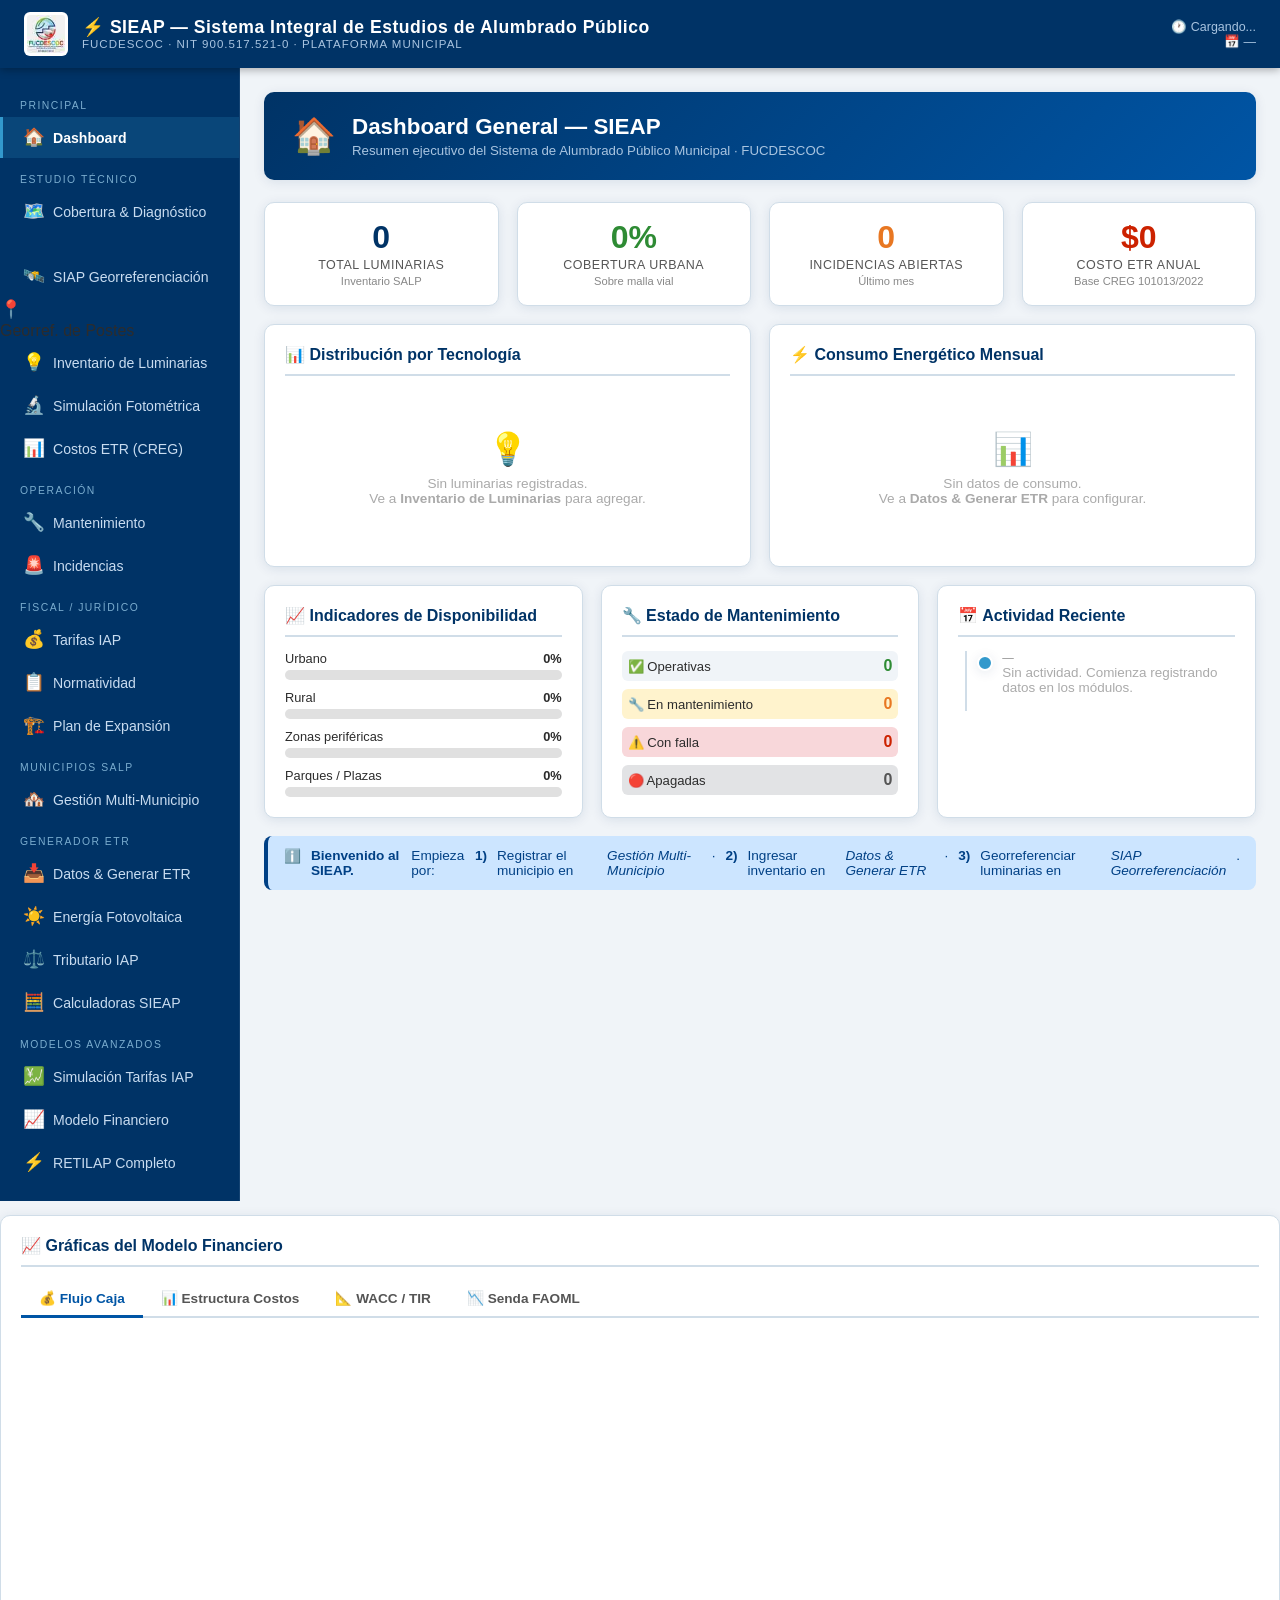
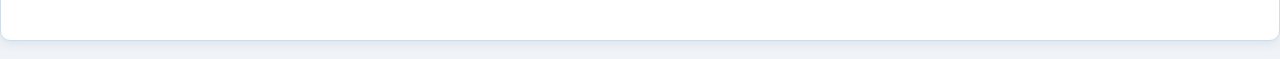
==== index.html @ f704c226 "FIX: Dashboard active por defecto, carga inmediata" ====
<!DOCTYPE html>
<html lang="es">
<head>
<meta charset="UTF-8">
<meta name="viewport" content="width=device-width, initial-scale=1.0">
<title>SIEAP — Sistema Integral de Estudios de Alumbrado Público | FUCDESCOC</title>
<link rel="stylesheet" href="sieap.css">
<style>
/* CSS crítico inline para carga instantánea */
body{margin:0;font-family:'Segoe UI',Arial,sans-serif;background:#F0F4F8}
.topbar{background:#003366;color:#fff;display:flex;align-items:center;justify-content:space-between;padding:0 24px;height:68px;position:sticky;top:0;z-index:1000;box-shadow:0 2px 8px rgba(0,0,0,.3)}
.layout{display:flex;min-height:calc(100vh - 68px)}
.sidebar{width:240px;min-width:240px;background:#003366;padding:18px 0;border-right:1px solid rgba(255,255,255,.08)}
.main{flex:1;padding:24px;overflow-x:hidden}
.page{display:none}
.page.active{display:block}
.sidebar-item{display:flex;align-items:center;gap:10px;padding:10px 20px;cursor:pointer;border-left:3px solid transparent;color:#C8DCF0;font-size:.88rem;text-decoration:none;transition:all .18s}
.sidebar-item:hover,.sidebar-item.active{background:rgba(255,255,255,.07);color:#fff;border-left-color:#3399CC}
.sidebar-item.active{font-weight:600;background:rgba(51,153,204,.18)}
.sidebar-section{font-size:.65rem;color:#7AADCF;text-transform:uppercase;letter-spacing:1.5px;padding:10px 20px 4px;margin-top:4px}
.topbar-logo{height:44px;border-radius:6px;background:white;padding:3px}
.topbar-title .app-name{font-size:1.1rem;font-weight:700;color:#fff}
.topbar-title .app-sub{font-size:.72rem;color:#A8C4E0;text-transform:uppercase;letter-spacing:1px}
.topbar-meta{font-size:.78rem;color:#A8C4E0;text-align:right}
.page-header{background:linear-gradient(135deg,#003366,#0055A5);color:white;border-radius:10px;padding:22px 28px;margin-bottom:22px;display:flex;align-items:center;gap:16px;box-shadow:0 2px 12px rgba(0,51,102,.1)}
.page-header-icon{font-size:2.2rem}
.page-header h1{font-size:1.4rem;font-weight:700}
.page-header p{font-size:.83rem;color:#A8C4E0;margin-top:3px}
.kpi{background:white;border-radius:10px;padding:18px;border:1px solid #D0DDE8;box-shadow:0 2px 12px rgba(0,51,102,.1);text-align:center}
.kpi-value{font-size:2rem;font-weight:800;line-height:1}
.kpi-label{font-size:.78rem;color:#555;margin-top:5px;text-transform:uppercase;letter-spacing:.5px}
.kpi-sub{font-size:.7rem;color:#888;margin-top:3px}
.kpi.azul .kpi-value{color:#003366}
.kpi.verde .kpi-value{color:#2E8B34}
.kpi.naranja .kpi-value{color:#E87722}
.kpi.rojo .kpi-value{color:#CC2200}
.grid-2{display:grid;grid-template-columns:1fr 1fr;gap:18px}
.grid-3{display:grid;grid-template-columns:1fr 1fr 1fr;gap:18px}
.grid-4{display:grid;grid-template-columns:repeat(4,1fr);gap:18px}
.card{background:white;border-radius:10px;padding:20px;box-shadow:0 2px 12px rgba(0,51,102,.1);margin-bottom:18px;border:1px solid #D0DDE8}
.alert{padding:12px 16px;border-radius:8px;font-size:.85rem;margin-bottom:12px;display:flex;align-items:flex-start;gap:10px}
.alert-info{background:#CCE5FF;border-left:4px solid #004085;color:#004085}
.alert-success{background:#D4EDDA;border-left:4px solid #1a7a2a;color:#1a7a2a}
.alert-warning{background:#FFF3CD;border-left:4px solid #856404;color:#856404}
.alert-danger{background:#F8D7DA;border-left:4px solid #721c24;color:#721c24}
#sieap-toast{position:fixed;bottom:20px;right:20px;z-index:99999;padding:12px 20px;border-radius:8px;font-size:.85rem;font-weight:600;box-shadow:0 4px 20px rgba(0,0,0,.3);display:none;max-width:360px}
</style>
</head>
<body>

<div class="topbar">
<div class="topbar-brand">
<img src="[data-uri]" class="topbar-logo" alt="FUCDESCOC">
<div class="topbar-title">
<div class="app-name">⚡ SIEAP — Sistema Integral de Estudios de Alumbrado Público</div>
<div class="app-sub">FUCDESCOC · NIT 900.517.521-0 · Plataforma Municipal</div>
</div>
</div>
<div class="topbar-meta">
<span id="clock-display">🕐 Cargando...</span>
<span id="date-display">📅 —</span>
</div>
</div>
<div class="layout">
<nav class="sidebar">
<div class="sidebar-section">Principal</div>
<a class="sidebar-item active" onclick="showPage('dashboard')" href="#" class="sidebar-item active" style="background:rgba(51,153,204,.18);color:#fff;border-left:3px solid #3399CC;font-weight:600;">
<span class="sidebar-icon">🏠</span> Dashboard
</a>
<div class="sidebar-section">Estudio Técnico</div>
<a class="sidebar-item" onclick="showPage('cobertura')" href="#">
<span class="sidebar-icon">🗺️</span> Cobertura & Diagnóstico
</a>
<a class="sidebar-item" onclick="showPage('georreferenciacion')" href="#">
<a class="sidebar-item" onclick="showPage('geo-pro')" href="#">
<span class="sidebar-icon">🛰️</span> SIAP Georreferenciación
</a>
<span class="sidebar-icon">📍</span> Georref. de Postes
</a>
<a class="sidebar-item" onclick="showPage('luminarias')" href="#">
<span class="sidebar-icon">💡</span> Inventario de Luminarias
</a>
<a class="sidebar-item" onclick="showPage('simulacion')" href="#">
<span class="sidebar-icon">🔬</span> Simulación Fotométrica
</a>
<a class="sidebar-item" onclick="showPage('costos')" href="#">
<span class="sidebar-icon">📊</span> Costos ETR (CREG)
</a>
<div class="sidebar-section">Operación</div>
<a class="sidebar-item" onclick="showPage('mantenimiento')" href="#">
<span class="sidebar-icon">🔧</span> Mantenimiento
</a>
<a class="sidebar-item" onclick="showPage('incidencias')" href="#">
<span class="sidebar-icon">🚨</span> Incidencias
</a>
<div class="sidebar-section">Fiscal / Jurídico</div>
<a class="sidebar-item" onclick="showPage('tarifas')" href="#">
<span class="sidebar-icon">💰</span> Tarifas IAP
</a>
<a class="sidebar-item" onclick="showPage('normatividad')" href="#">
<span class="sidebar-icon">📋</span> Normatividad
</a>
<a class="sidebar-item" onclick="showPage('expansiones')" href="#">
<span class="sidebar-icon">🏗️</span> Plan de Expansión
</a>
<div class="sidebar-section">Municipios SALP</div>
<a class="sidebar-item" onclick="showPage('municipios')" href="#">
<span class="sidebar-icon">🏘️</span> Gestión Multi-Municipio
</a>
<div class="sidebar-section">Generador ETR</div>
<a class="sidebar-item" onclick="showPage('datos-etr')" href="#">
<span class="sidebar-icon">📥</span> Datos &amp; Generar ETR
</a>
<a class="sidebar-item" onclick="showPage('fotovoltaico')" href="#">
<span class="sidebar-icon">☀️</span> Energía Fotovoltaica
</a>
<a class="sidebar-item" onclick="showPage('tributario')" href="#">
<span class="sidebar-icon">⚖️</span> Tributario IAP
</a>
<a class="sidebar-item" onclick="showPage('calculadoras')" href="#">
<span class="sidebar-icon">🧮</span> Calculadoras SIEAP
</a>
<div class="sidebar-section">Modelos Avanzados</div>
<a class="sidebar-item" onclick="showPage('sim-tarifas')" href="#">
<span class="sidebar-icon">💹</span> Simulación Tarifas IAP
</a>
<a class="sidebar-item" onclick="showPage('financiero')" href="#">
<span class="sidebar-icon">📈</span> Modelo Financiero
</a>
<a class="sidebar-item" onclick="showPage('retilap')" href="#">
<span class="sidebar-icon">⚡</span> RETILAP Completo
</a>
</nav>
<main class="main">
<div id="page-dashboard" class="page active">
<div class="page-header">
<span class="page-header-icon">🏠</span>
<div>
<h1>Dashboard General — SIEAP</h1>
<p>Resumen ejecutivo del Sistema de Alumbrado Público Municipal · FUCDESCOC</p>
</div>
</div>
<div class="grid-4" style="margin-bottom:18px;">
<div class="kpi azul"><div class="kpi-value" id="dash-total-lum">0</div><div class="kpi-label">Total Luminarias</div><div class="kpi-sub">Inventario SALP</div></div>
<div class="kpi verde"><div class="kpi-value" id="dash-cobertura">0%</div><div class="kpi-label">Cobertura Urbana</div><div class="kpi-sub">Sobre malla vial</div></div>
<div class="kpi naranja"><div class="kpi-value" id="dash-incidencias">0</div><div class="kpi-label">Incidencias Abiertas</div><div class="kpi-sub">Último mes</div></div>
<div class="kpi rojo"><div class="kpi-value" id="dash-costo-etr">$0</div><div class="kpi-label">Costo ETR Anual</div><div class="kpi-sub">Base CREG 101013/2022</div></div>
</div>
<div class="grid-2">
<div class="card">
<div class="card-title">📊 Distribución por Tecnología</div>
<div id="chart-tech" style="text-align:center;padding:40px;color:#aaa;font-size:0.85rem;">
<div style="font-size:2rem;margin-bottom:8px;">💡</div>
Sin luminarias registradas.<br>Ve a <strong>Inventario de Luminarias</strong> para agregar.
</div>
</div>
<div class="card">
<div class="card-title">⚡ Consumo Energético Mensual</div>
<div id="chart-energia" style="text-align:center;padding:40px;color:#aaa;font-size:0.85rem;">
<div style="font-size:2rem;margin-bottom:8px;">📊</div>
Sin datos de consumo.<br>Ve a <strong>Datos & Generar ETR</strong> para configurar.
</div>
</div>
</div>
<div class="grid-3">
<div class="card">
<div class="card-title">📈 Indicadores de Disponibilidad</div>
<div style="display:flex;flex-direction:column;gap:10px;">
<div>
<div style="display:flex;justify-content:space-between;font-size:0.8rem;margin-bottom:4px;"><span>Urbano</span><strong id="disp-urb">0%</strong></div>
<div class="progress-wrap"><div class="progress-bar verde" id="bar-urb" style="width:0%"></div></div>
</div>
<div>
<div style="display:flex;justify-content:space-between;font-size:0.8rem;margin-bottom:4px;"><span>Rural</span><strong id="disp-rur">0%</strong></div>
<div class="progress-wrap"><div class="progress-bar naranja" id="bar-rur" style="width:0%"></div></div>
</div>
<div>
<div style="display:flex;justify-content:space-between;font-size:0.8rem;margin-bottom:4px;"><span>Zonas periféricas</span><strong id="disp-per">0%</strong></div>
<div class="progress-wrap"><div class="progress-bar rojo" id="bar-per" style="width:0%"></div></div>
</div>
<div>
<div style="display:flex;justify-content:space-between;font-size:0.8rem;margin-bottom:4px;"><span>Parques / Plazas</span><strong id="disp-pq">0%</strong></div>
<div class="progress-wrap"><div class="progress-bar azul" id="bar-pq" style="width:0%"></div></div>
</div>
</div>
</div>
<div class="card">
<div class="card-title">🔧 Estado de Mantenimiento</div>
<div style="display:flex;flex-direction:column;gap:8px;">
<div style="display:flex;justify-content:space-between;align-items:center;padding:6px;background:#F0F4F8;border-radius:6px;">
<span style="font-size:0.82rem;">✅ Operativas</span><strong id="mant-op" style="color:var(--verde);">0</strong>
</div>
<div style="display:flex;justify-content:space-between;align-items:center;padding:6px;background:#FFF3CD;border-radius:6px;">
<span style="font-size:0.82rem;">🔧 En mantenimiento</span><strong id="mant-mant" style="color:var(--naranja);">0</strong>
</div>
<div style="display:flex;justify-content:space-between;align-items:center;padding:6px;background:#F8D7DA;border-radius:6px;">
<span style="font-size:0.82rem;">⚠️ Con falla</span><strong id="mant-falla" style="color:var(--rojo);">0</strong>
</div>
<div style="display:flex;justify-content:space-between;align-items:center;padding:6px;background:#E2E3E5;border-radius:6px;">
<span style="font-size:0.82rem;">🔴 Apagadas</span><strong style="color:#555;">0</strong>
</div>
</div>
</div>
<div class="card">
<div class="card-title">📅 Actividad Reciente</div>
<ul class="timeline" id="dash-timeline">
<li><div class="tl-date">—</div><div class="tl-text" style="color:#aaa;">Sin actividad. Comienza registrando datos en los módulos.</div></li>
</ul>
</div>
</div>
<div class="alert alert-info">
ℹ️ <strong>Bienvenido al SIEAP.</strong> Empieza por: <strong>1)</strong> Registrar el municipio en <em>Gestión Multi-Municipio</em> · <strong>2)</strong> Ingresar inventario en <em>Datos & Generar ETR</em> · <strong>3)</strong> Georreferenciar luminarias en <em>SIAP Georreferenciación</em>.
</div>
</div>
<div id="page-cobertura" class="page">
<div class="page-header">
<span class="page-header-icon">🗺️</span>
<div>
<h1>Módulo de Cobertura y Diagnóstico</h1>
<p>Estudio de cobertura vial · Estado actual SALP · Indicadores técnicos</p>
</div>
</div>
<div class="grid-4" style="margin-bottom:18px;">
<div class="kpi azul"><div class="kpi-value">0</div><div class="kpi-label">km Red Vial</div><div class="kpi-sub">Urbana + Rural</div></div>
<div class="kpi verde"><div class="kpi-value">0%</div><div class="kpi-label">Cobertura Iluminada</div><div class="kpi-sub">km con luminarias</div></div>
<div class="kpi naranja"><div class="kpi-value">0</div><div class="kpi-label">Sin cobertura</div><div class="kpi-sub">Déficit actual</div></div>
<div class="kpi azul"><div class="kpi-value">0</div><div class="kpi-label">Espaciado Prom.</div><div class="kpi-sub">Entre luminarias</div></div>
</div>
<div class="grid-2">
<div class="card">
<div class="card-title">📋 Diagnóstico por Zona</div>
<div class="table-wrap">
<table>
<thead>
<tr><th>Zona</th><th>Km Vial</th><th>Luminarias</th><th>Cobertura</th><th>Estado</th></tr>
</thead>
<tbody>
<tbody id="cobertura-tbody">
<tr><td colspan="5" style="text-align:center;padding:20px;color:#aaa;">Sin diagnóstico registrado. Complete el formulario de diagnóstico.</td></tr>
</tbody>
</table>
</div>
</div>
<div class="card">
<div class="card-title">🏗️ Espacios Públicos Cubiertos</div>
<div style="display:flex;flex-direction:column;gap:8px;">
<div style="display:flex;justify-content:space-between;align-items:center;padding:7px 10px;border-radius:7px;background:#F0F4F8;">
<span style="font-size:0.84rem;">🏛️ Parques y plazas</span>
<span><strong>24</strong> <span class="badge badge-verde">100%</span></span>
</div>
<div style="display:flex;justify-content:space-between;align-items:center;padding:7px 10px;border-radius:7px;background:#F0F4F8;">
<span style="font-size:0.84rem;">🚌 Terminales y paraderos</span>
<span><strong>8</strong> <span class="badge badge-verde">100%</span></span>
</div>
<div style="display:flex;justify-content:space-between;align-items:center;padding:7px 10px;border-radius:7px;background:#F0F4F8;">
<span style="font-size:0.84rem;">🏫 Centros educativos</span>
<span><strong>36</strong> <span class="badge badge-azul">87%</span></span>
</div>
<div style="display:flex;justify-content:space-between;align-items:center;padding:7px 10px;border-radius:7px;background:#FFF3CD;">
<span style="font-size:0.84rem;">🏥 Centros de salud</span>
<span><strong>12</strong> <span class="badge badge-amarillo">75%</span></span>
</div>
<div style="display:flex;justify-content:space-between;align-items:center;padding:7px 10px;border-radius:7px;background:#F8D7DA;">
<span style="font-size:0.84rem;">🛣️ Vías inter-veredales</span>
<span><strong>18</strong> <span class="badge badge-rojo">41%</span></span>
</div>
</div>
</div>
</div>
<div class="card">
<div class="card-title">📝 Registro de Diagnóstico</div>
<div class="form-row">
<div class="form-group">
<label>Zona / Barrio</label>
<input type="text" placeholder="Ej: Zona Norte - Barrio El Prado">
</div>
<div class="form-group">
<label>Tipo de vía</label>
<select><option>Vía vehicular principal</option><option>Vía vehicular secundaria</option><option>Vía peatonal</option><option>Ciclovía</option><option>Espacio público</option></select>
</div>
<div class="form-group">
<label>Clase de iluminación (RETILAP)</label>
<select><option>Clase M1 — Vía expresa</option><option>Clase M2 — Arterial</option><option>Clase M3 — Colectora</option><option>Clase M4 — Local</option><option>Clase P — Peatonal</option></select>
</div>
<div class="form-group">
<label>Longitud (m)</label>
<input type="number" placeholder="0.00">
</div>
</div>
<div class="form-row">
<div class="form-group">
<label>Luminarias existentes</label>
<input type="number" placeholder="0">
</div>
<div class="form-group">
<label>Luminarias requeridas</label>
<input type="number" placeholder="0">
</div>
<div class="form-group">
<label>Nivel luminancia actual (cd/m²)</label>
<input type="number" placeholder="0.00">
</div>
<div class="form-group">
<label>Estado general</label>
<select><option>Óptimo</option><option>Bueno</option><option>Aceptable</option><option>Deficiente</option><option>Sin iluminar</option></select>
</div>
</div>
<div class="btn-group">
<button class="btn btn-primary" onclick="coberturaGuardar()">💾 Guardar Diagnóstico</button>
<button class="btn btn-outline" onclick="coberturaExportar()">📄 Exportar Informe</button>
<button class="btn btn-success" onclick="coberturaGenerarETR()">📊 Generar ETR Cobertura</button>
</div>
</div>
</div>
<div id="page-georreferenciacion" class="page">
<div class="page-header">
<span class="page-header-icon">📍</span>
<div>
<h1>Georreferenciación de Postes y Redes</h1>
<p>Mapa satelital vinculado · Inventario georeferenciado · Especificaciones técnicas por luminaria</p>
</div>
</div>
<div class="card" style="padding:0;overflow:hidden;">
<div class="mapa-container" id="mapa-principal">
<div class="mapa-grid"></div>
<div class="mapa-street h" style="top:80px;"></div>
<div class="mapa-street h" style="top:160px;"></div>
<div class="mapa-street h" style="top:240px;"></div>
<div class="mapa-street h" style="top:320px;"></div>
<div class="mapa-street v" style="left:80px;"></div>
<div class="mapa-street v" style="left:200px;"></div>
<div class="mapa-street v" style="left:320px;"></div>
<div class="mapa-street v" style="left:500px;"></div>
<div class="mapa-street v" style="left:650px;"></div>
<div id="postes-container"></div>
<div class="mapa-legend">
<div class="legend-item"><div class="legend-dot" style="background:#2ECC71;"></div>Operativa</div>
<div class="legend-item"><div class="legend-dot" style="background:#E74C3C;"></div>Falla</div>
<div class="legend-item"><div class="legend-dot" style="background:#F39C12;"></div>Mantenimiento</div>
<div class="legend-item"><div class="legend-dot" style="background:#7F8C8D;"></div>Apagada</div>
</div>
<div class="mapa-toolbar">
<div class="mapa-btn" title="Acercar">＋</div>
<div class="mapa-btn" title="Alejar">－</div>
<div class="mapa-btn" title="Capas">🗂</div>
<div class="mapa-btn" title="Exportar">⬇</div>
</div>
<div class="mapa-info">
<strong>Municipio:</strong> Morroa, Sucre<br>
<strong>Postes:</strong> <span id="mapa-count">—</span> georref.<br>
<strong>Zoom:</strong> 1:5,000
</div>
<div class="mapa-coords" id="mapa-coords">Lat: 9.3414° N · Lon: -75.2917° W</div>
</div>
</div>
<div class="grid-2" style="margin-top:18px;">
<div class="card">
<div class="card-title">📍 Registrar / Actualizar Poste</div>
<div class="form-row">
<div class="form-group">
<label>Código de poste</label>
<input type="text" id="in-codigo" placeholder="Ej: P-1142">
</div>
<div class="form-group">
<label>Latitud</label>
<input type="number" id="in-lat" placeholder="9.3414" step="0.000001">
</div>
<div class="form-group">
<label>Longitud</label>
<input type="number" id="in-lon" placeholder="-75.2917" step="0.000001">
</div>
<div class="form-group">
<label>Tipo de luminaria</label>
<select id="in-tipo">
<option>LED 70W</option><option>LED 100W</option><option>LED 150W</option>
<option>Sodio AP 150W</option><option>Sodio AP 250W</option><option>Mercurio 125W</option>
</select>
</div>
<div class="form-group">
<label>Altura de montaje (m)</label>
<input type="number" id="in-altura" placeholder="8.0" step="0.5">
</div>
<div class="form-group">
<label>Estado</label>
<select id="in-estado">
<option value="operativo">Operativa</option>
<option value="falla">Con falla</option>
<option value="mantenimiento">En mantenimiento</option>
<option value="apagado">Apagada</option>
</select>
</div>
</div>
<div class="btn-group">
<button class="btn btn-primary" onclick="agregarPoste()">📍 Agregar al Mapa</button>
<button class="btn btn-outline" onclick="lumImportarCSV()">📥 Importar CSV</button>
<button class="btn btn-outline btn-sm" onclick="lumDescargarPlantilla()">📋 Plantilla CSV</button>
<button class="btn btn-success btn-sm" onclick="lumExportarInventario()">📤 Exportar todo</button>
</div>
</div>
<div class="card">
<div class="card-title">📋 Inventario Georreferenciado</div>
<div class="table-wrap" style="max-height:260px;overflow-y:auto;">
<table>
<thead>
<tr><th>Código</th><th>Tipo</th><th>Alt.</th><th>Estado</th><th>⚙️</th></tr>
</thead>
<tbody id="tabla-postes"><tr><td colspan="5" style="text-align:center;padding:12px;color:#aaa;">Sin postes registrados</td></tr></tbody>
</table>
</div>
</div>
</div>
</div>
<div id="page-luminarias" class="page">
<div class="page-header">
<span class="page-header-icon">💡</span>
<div>
<h1>Inventario de Luminarias</h1>
<p>Gestión del inventario SALP · Especificaciones técnicas · Ciclo de vida</p>
</div>
</div>
<div class="grid-4" style="margin-bottom:18px;">
<div class="kpi azul"><div class="kpi-value">0</div><div class="kpi-label">Luminarias LED</div><div class="kpi-sub">73.9% del total</div></div>
<div class="kpi naranja"><div class="kpi-value">0</div><div class="kpi-label">Sodio AP</div><div class="kpi-sub">21.1% del total</div></div>
<div class="kpi rojo"><div class="kpi-value">0</div><div class="kpi-label">Mercurio</div><div class="kpi-sub">A reemplazar</div></div>
<div class="kpi verde"><div class="kpi-value">0</div><div class="kpi-label">kW Potencia Total</div><div class="kpi-sub">Sin mercurio: 362.1 kW</div></div>
</div>
<div class="card">
<div class="tabs">
<button class="tab-btn active" onclick="showTab(this,'tab-inventario')">📦 Inventario</button>
<button class="tab-btn" onclick="showTab(this,'tab-registro')">➕ Registrar</button>
<button class="tab-btn" onclick="showTab(this,'tab-especificaciones')">📐 Especificaciones</button>
</div>
<div id="tab-inventario" class="tab-panel active">
<div style="display:flex;gap:10px;margin-bottom:14px;flex-wrap:wrap;">
<input type="text" placeholder="🔍 Buscar luminaria..." style="flex:1;min-width:200px;padding:8px 12px;border:1.5px solid var(--borde);border-radius:7px;font-size:0.85rem;">
<select style="padding:8px 12px;border:1.5px solid var(--borde);border-radius:7px;font-size:0.85rem;">
<option>Todas las tecnologías</option><option>LED</option><option>Sodio AP</option><option>Mercurio</option>
</select>
<select style="padding:8px 12px;border:1.5px solid var(--borde);border-radius:7px;font-size:0.85rem;">
<option>Todas las zonas</option><option>Centro</option><option>Norte</option><option>Sur</option><option>Oriente</option><option>Rural</option>
</select>
</div>
<div class="table-wrap">
<table>
<thead>
<tr><th>Código</th><th>Tecnología</th><th>Potencia</th><th>Flujo (lm)</th><th>Eficacia</th><th>Zona</th><th>Año Inst.</th><th>Vida Útil</th><th>Estado</th><th>Acción</th></tr>
</thead>
<tbody id="lum-tabla-body">
<tr><td colspan="10" style="text-align:center;padding:30px;color:#aaa;">
<div style="font-size:1.5rem;margin-bottom:8px;">💡</div>
Sin luminarias registradas. Use la pestaña "➕ Registrar" para agregar.
</td></tr>
</tbody>
</table>
</div>
</div>
<div id="tab-registro" class="tab-panel">
<div class="form-row">
<div class="form-group"><label>Código luminaria</label><input type="text" placeholder="LUM-XXXX"></div>
<div class="form-group"><label>Tecnología</label><select><option>LED</option><option>Sodio Alta Presión</option><option>Mercurio</option><option>Inducción</option></select></div>
<div class="form-group"><label>Potencia nominal (W)</label><input type="number" placeholder="100"></div>
<div class="form-group"><label>Flujo luminoso (lm)</label><input type="number" placeholder="14500"></div>
<div class="form-group"><label>Eficacia luminosa (lm/W)</label><input type="number" placeholder="145" readonly></div>
<div class="form-group"><label>Temperatura de color (K)</label><input type="number" placeholder="4000"></div>
<div class="form-group"><label>IRC</label><input type="number" placeholder="70"></div>
<div class="form-group"><label>IP (Hermeticidad)</label><select><option>IP65</option><option>IP66</option><option>IP67</option></select></div>
<div class="form-group"><label>Año de instalación</label><input type="number" placeholder="2024"></div>
<div class="form-group"><label>Vida útil (años)</label><input type="number" placeholder="25"></div>
<div class="form-group"><label>Zona</label><select><option>Centro</option><option>Norte</option><option>Sur</option><option>Oriente</option><option>Rural</option></select></div>
<div class="form-group"><label>Valor activo (COP)</label><input type="number" placeholder="850000"></div>
</div>
<div class="btn-group">
<button class="btn btn-primary" onclick="lumRegistrar()">💾 Registrar Luminaria</button>
<button class="btn btn-outline" onclick="lumLimpiar()">🗑️ Limpiar</button>
</div>
</div>
<div id="tab-especificaciones" class="tab-panel">
<div class="alert alert-info">ℹ️ Especificaciones técnicas mínimas según RETILAP Sección 560 y Norma NTC 5289.</div>
<div class="table-wrap">
<table>
<thead><tr><th>Clase vía</th><th>Lum. promedio (lux)</th><th>Unif. Global (Uo)</th><th>Unif. Long. (Ul)</th><th>Deslumbramiento (TI%)</th></tr></thead>
<tbody>
<tr><td>M1 — Expresa (>80km/h)</td><td>≥2.0 cd/m²</td><td>≥0.40</td><td>≥0.70</td><td>≤10%</td></tr>
<tr><td>M2 — Arterial (50-80km/h)</td><td>≥1.5 cd/m²</td><td>≥0.40</td><td>≥0.70</td><td>≤10%</td></tr>
<tr><td>M3 — Colectora (30-50km/h)</td><td>≥1.0 cd/m²</td><td>≥0.40</td><td>≥0.60</td><td>≤15%</td></tr>
<tr><td>M4 — Local (<30km/h)</td><td>≥0.5 cd/m²</td><td>≥0.40</td><td>—</td><td>≤15%</td></tr>
<tr><td>P — Peatonal</td><td>≥10 lux</td><td>≥0.25</td><td>—</td><td>—</td></tr>
</tbody>
</table>
</div>
</div>
</div>
</div>
<div id="page-simulacion" class="page">
<div class="page-header">
<span class="page-header-icon">🔬</span>
<div>
<h1>Simulación Fotométrica y Normativa</h1>
<p>Cálculo de niveles de iluminación · Verificación RETILAP · Diseño fotométrico</p>
</div>
</div>
<div class="grid-2">
<div class="card">
<div class="card-title">⚙️ Parámetros de Diseño</div>
<div class="form-row">
<div class="form-group"><label>Tipo de vía</label><select id="sim-via" onchange="calcularSimulacion()"><option value="M1">M1 — Expresa</option><option value="M2">M2 — Arterial</option><option value="M3" selected>M3 — Colectora</option><option value="M4">M4 — Local</option><option value="P">P — Peatonal</option></select></div>
<div class="form-group"><label>Ancho de vía (m)</label><input type="number" id="sim-ancho" value="" min="3" max="30" oninput="calcularSimulacion()"></div>
<div class="form-group"><label>Potencia luminaria (W)</label><select id="sim-potencia" onchange="calcularSimulacion()"><option value="">LED 70W</option><option value="" selected>LED 100W</option><option value="150">LED 150W</option><option value="">Sodio 250W</option></select></div>
<div class="form-group"><label>Flujo luminoso (lm)</label><input type="number" id="sim-flujo" value="" oninput="calcularSimulacion()"></div>
<div class="form-group"><label>Altura de montaje (m)</label><input type="number" id="sim-altura" value="" min="5" max="16" oninput="calcularSimulacion()"></div>
<div class="form-group"><label>Espaciado (m)</label><input type="number" id="sim-espaciado" value="" min="10" max="60" oninput="calcularSimulacion()"></div>
<div class="form-group"><label>Factor de mantenimiento</label><input type="number" id="sim-fm" value="" min="0.5" max="1.0" step="0.01" oninput="calcularSimulacion()"></div>
<div class="form-group"><label>Factor de utilización</label><input type="number" id="sim-fu" value="" min="0.3" max="1.0" step="0.01" oninput="calcularSimulacion()"></div>
</div>
</div>
<div class="card">
<div class="card-title">📊 Resultados de la Simulación</div>
<div id="sim-resultados">
<div style="display:grid;grid-template-columns:1fr 1fr;gap:12px;margin-bottom:14px;">
<div class="kpi azul"><div class="kpi-value" id="res-iluminancia">—</div><div class="kpi-label">Iluminancia Media (lux)</div></div>
<div class="kpi" id="kpi-cumple"><div class="kpi-value" id="res-cumple">—</div><div class="kpi-label">Cumplimiento RETILAP</div></div>
</div>
<div style="display:grid;grid-template-columns:1fr 1fr;gap:12px;margin-bottom:14px;">
<div class="kpi"><div class="kpi-value" id="res-uniformidad" style="font-size:1.5rem;color:var(--azul-oscuro);">—</div><div class="kpi-label">Uniformidad Global (Uo)</div></div>
<div class="kpi"><div class="kpi-value" id="res-consumo" style="font-size:1.5rem;color:var(--azul-oscuro);">—</div><div class="kpi-label">Consumo (W/m²)</div></div>
</div>
<div id="alert-sim"></div>
<div style="margin-top:10px;">
<div style="font-size:0.78rem;font-weight:700;color:var(--azul-oscuro);margin-bottom:6px;">Nivel de iluminancia calculado:</div>
<div class="progress-wrap" style="height:16px;border-radius:8px;">
<div class="progress-bar azul" id="bar-iluminancia" style="width:0%;height:100%;border-radius:8px;"></div>
</div>
<div style="display:flex;justify-content:space-between;font-size:0.68rem;color:#888;margin-top:3px;">
<span>0 lux</span><span id="sim-req">— lux req.</span><span>200 lux</span>
</div>
</div>
</div>
</div>
</div>
<div class="card">
<div class="card-title">🔆 Diagrama de Isoiluminancias (Representación)</div>
<canvas id="canvas-iso" width="700" height="200" style="width:100%;border-radius:8px;background:#1a1a2e;"></canvas>
<div style="font-size:0.75rem;color:#888;margin-top:6px;text-align:center;">
Representación simplificada de la distribución luminosa en el eje de la vía. Basado en RETILAP Cap. 510.
</div>
</div>
</div>
<div id="page-costos" class="page">
<div class="page-header">
<span class="page-header-icon">📊</span>
<div>
<h1>Costos ETR — Metodología CREG 101013/2022</h1>
<p>Cálculo desagregado de costos de prestación del SALP · Fórmula CTMAX</p>
</div>
</div>
<div class="alert alert-warning">
⚠️ <strong>Art. 351 Ley 1819/2016 + Res. CREG 101013/2022:</strong> Los municipios deben elaborar estudio técnico de referencia determinando costos máximos desagregados para remunerar prestadores del SALP.
</div>
<div class="card">
<div class="card-title">🔢 Fórmula CTMAX — Costos Máximos del SALP</div>
<div style="background:linear-gradient(135deg,var(--azul-oscuro),var(--azul-medio));border-radius:10px;padding:18px;color:white;font-family:monospace;font-size:0.9rem;margin-bottom:16px;">
<div style="font-size:0.8rem;color:#A8C4E0;margin-bottom:8px;">Resolución CREG 101013 de 2022 — Art. 5</div>
<strong>CTMAX = CSEE + CINV + CAOM + COTROS</strong><br><br>
<span style="font-size:0.78rem;color:#A8C4E0;">
CSEE = Costo suministro energía eléctrica<br>
CINV = Costo máximo actividad de inversión<br>
CAOM = Costo máximo administración, operación y mantenimiento<br>
COTROS = Interventoría + Ambiental + Gestión activos + Pólizas + Facturación + Uso activos terceros
</span>
</div>
<div class="tabs">
<button class="tab-btn active" onclick="showTab(this,'tab-csee')">⚡ CSEE</button>
<button class="tab-btn" onclick="showTab(this,'tab-cinv')">🏗️ CINV</button>
<button class="tab-btn" onclick="showTab(this,'tab-caom')">🔧 CAOM</button>
<button class="tab-btn" onclick="showTab(this,'tab-cotros')">📋 COTROS</button>
<button class="tab-btn" onclick="showTab(this,'tab-total')">💰 TOTAL</button>
</div>
<div id="tab-csee" class="tab-panel active">
<div class="form-row">
<div class="form-group"><label>Potencia instalada total (kW)</label><input type="number" id="csee-potencia" value="" oninput="calcularCostos()"></div>
<div class="form-group"><label>Horas de operación diaria</label><input type="number" id="csee-horas" value="" oninput="calcularCostos()"></div>
<div class="form-group"><label>Tarifa energía ($/kWh)</label><input type="number" id="csee-tarifa" value="" oninput="calcularCostos()"></div>
<div class="form-group"><label>Cargos por uso red ($/kWh)</label><input type="number" id="csee-cargos" value="0" oninput="calcularCostos()"></div>
</div>
<div class="tarifa-result" id="res-csee">
<div class="concepto">Costo Suministro Energía Eléctrica (CSEE) Anual</div>
<div class="monto" id="monto-csee">$0</div>
</div>
</div>
<div id="tab-cinv" class="tab-panel">
<div class="form-row">
<div class="form-group"><label>Valor activos inventario (COP)</label><input type="number" id="cinv-valor" value="" oninput="calcularCostos()"></div>
<div class="form-group"><label>Vida útil promedio (años)</label><input type="number" id="cinv-vidautil" value="" oninput="calcularCostos()"></div>
<div class="form-group"><label>Tasa de descuento WACC (%)</label><input type="number" id="cinv-wacc" value="" oninput="calcularCostos()"></div>
<div class="form-group"><label>Expansión anual estimada (COP)</label><input type="number" id="cinv-expansion" value="" oninput="calcularCostos()"></div>
</div>
<div class="tarifa-result">
<div class="concepto">Costo Máximo Inversión SALP (CINV) Anual</div>
<div class="monto" id="monto-cinv">$0</div>
</div>
</div>
<div id="tab-caom" class="tab-panel">
<div class="form-row">
<div class="form-group"><label>Personal operativo (COP/año)</label><input type="number" id="caom-personal" value="" oninput="calcularCostos()"></div>
<div class="form-group"><label>Materiales y repuestos (COP/año)</label><input type="number" id="caom-materiales" value="" oninput="calcularCostos()"></div>
<div class="form-group"><label>Equipos y maquinaria (COP/año)</label><input type="number" id="caom-equipos" value="" oninput="calcularCostos()"></div>
<div class="form-group"><label>Administración (% CAOM)</label><input type="number" id="caom-admin-pct" value="" oninput="calcularCostos()"></div>
</div>
<div class="tarifa-result">
<div class="concepto">Costo Máximo AOM (CAOM) Anual</div>
<div class="monto" id="monto-caom">$0</div>
</div>
</div>
<div id="tab-cotros" class="tab-panel">
<div class="form-row">
<div class="form-group"><label>Interventoría (COP/año)</label><input type="number" id="cot-int" value="" oninput="calcularCostos()"></div>
<div class="form-group"><label>Gestión ambiental (COP/año)</label><input type="number" id="cot-amb" value="" oninput="calcularCostos()"></div>
<div class="form-group"><label>Sistema gestión activos (COP/año)</label><input type="number" id="cot-sga" value="" oninput="calcularCostos()"></div>
<div class="form-group"><label>Pólizas e impuestos (COP/año)</label><input type="number" id="cot-pol" value="" oninput="calcularCostos()"></div>
<div class="form-group"><label>Facturación y recaudo (COP/año)</label><input type="number" id="cot-fac" value="" oninput="calcularCostos()"></div>
<div class="form-group"><label>Uso activos de terceros (COP/año)</label><input type="number" id="cot-ter" value="" oninput="calcularCostos()"></div>
</div>
<div class="tarifa-result">
<div class="concepto">Otros Costos (COTROS) Anual</div>
<div class="monto" id="monto-cotros">$0</div>
</div>
</div>
<div id="tab-total" class="tab-panel">
<div class="grid-2">
<div>
<div style="display:flex;flex-direction:column;gap:10px;">
<div style="display:flex;justify-content:space-between;padding:10px;background:#F0F4F8;border-radius:8px;">
<span>⚡ CSEE</span><strong id="total-csee-show">—</strong>
</div>
<div style="display:flex;justify-content:space-between;padding:10px;background:#F0F4F8;border-radius:8px;">
<span>🏗️ CINV</span><strong id="total-cinv-show">—</strong>
</div>
<div style="display:flex;justify-content:space-between;padding:10px;background:#F0F4F8;border-radius:8px;">
<span>🔧 CAOM</span><strong id="total-caom-show">—</strong>
</div>
<div style="display:flex;justify-content:space-between;padding:10px;background:#F0F4F8;border-radius:8px;">
<span>📋 COTROS</span><strong id="total-cotros-show">—</strong>
</div>
</div>
</div>
<div>
<div class="tarifa-result" style="height:100%;display:flex;flex-direction:column;justify-content:center;">
<div class="concepto">CTMAX — Costo Total Máximo Anual SALP</div>
<div class="monto" id="monto-ctmax">$0</div>
<div class="concepto" style="margin-top:8px;">Referencia: Acuerdo Municipal vigente</div>
</div>
</div>
</div>
</div>
</div>
</div>
<div id="page-mantenimiento" class="page">
<div class="page-header">
<span class="page-header-icon">🔧</span>
<div>
<h1>Mantenimiento de Alumbrado Público</h1>
<p>Gestión preventiva y correctiva · Control de inventario · RETILAP Sección 580</p>
</div>
</div>
<div class="grid-4" style="margin-bottom:18px;">
<div class="kpi verde"><div class="kpi-value">0</div><div class="kpi-label">Rutinas Prev. / Mes</div></div>
<div class="kpi naranja"><div class="kpi-value">0</div><div class="kpi-label">En Mantenimiento</div></div>
<div class="kpi azul"><div class="kpi-value">0%</div><div class="kpi-label">MTTR < 48h</div><div class="kpi-sub">Tiempo medio reparación</div></div>
<div class="kpi rojo"><div class="kpi-value">$0</div><div class="kpi-label">Costo Mant. Mes</div></div>
</div>
<div class="grid-2">
<div class="card">
<div class="card-title">📅 Programar Mantenimiento</div>
<div class="form-row">
<div class="form-group"><label>Tipo</label><select><option>Preventivo</option><option>Correctivo</option><option>Predictivo</option></select></div>
<div class="form-group"><label>Zona / Sector</label><input type="text" placeholder="Ej: Zona Norte, Calle 12"></div>
<div class="form-group"><label>Fecha programada</label><input type="date"></div>
<div class="form-group"><label>Técnico asignado</label><input type="text" placeholder="Nombre del técnico"></div>
<div class="form-group"><label>Luminarias a intervenir</label><input type="number" placeholder="0"></div>
<div class="form-group"><label>Actividad principal</label>
<select>
<option>Limpieza óptica luminaria</option>
<option>Cambio de bombilla/LED</option>
<option>Revisión cableado</option>
<option>Revisión brazo y soporte</option>
<option>Cambio arrancador/balasto</option>
<option>Poda de árboles (redes aéreas)</option>
<option>Revisión transformador</option>
</select>
</div>
</div>
<div class="btn-group">
<button class="btn btn-primary" onclick="mantProgramar()">📅 Programar</button>
<button class="btn btn-success" onclick="mantEjecutado()">✅ Marcar como ejecutado</button>
</div>
</div>
<div class="card">
<div class="card-title">📋 Órdenes de Trabajo Recientes</div>
<div class="table-wrap">
<table>
<thead><tr><th>OT #</th><th>Tipo</th><th>Zona</th><th>Fecha</th><th>Estado</th></tr></thead>
<tbody id="ot-tabla-body">
<tr><td colspan="5" style="text-align:center;padding:20px;color:#aaa;">Sin órdenes de trabajo. Use el formulario para programar.</td></tr>
</tbody>
</table>
</div>
</div>
</div>
<div class="card">
<div class="card-title">📦 Inventario de Materiales y Repuestos</div>
<div class="table-wrap">
<table>
<thead><tr><th>Código</th><th>Descripción</th><th>Unidad</th><th>Stock</th><th>Mínimo</th><th>Estado</th></tr></thead>
<tbody id="mat-tabla-body">
<tr><td colspan="6" style="text-align:center;padding:20px;color:#aaa;">Sin materiales registrados. Use "➕ Registrar entrada" para agregar.</td></tr>
</tbody>
</table>
</div>
<div class="btn-group" style="margin-top:10px;">
<button class="btn btn-primary" onclick="invRegistrarEntrada()">➕ Registrar entrada</button>
<button class="btn btn-warning" onclick="invSolicitarCompra()">📋 Solicitar compra</button>
<button class="btn btn-outline" onclick="invExportarInventario()">📄 Exportar inventario</button>
</div>
</div>
</div>
<div id="page-incidencias" class="page">
<div class="page-header">
<span class="page-header-icon">🚨</span>
<div>
<h1>Gestión de Incidencias</h1>
<p>Reportes ciudadanos · Fallas activas · Control y seguimiento</p>
</div>
</div>
<div class="grid-2">
<div class="card">
<div class="card-title">📝 Reportar Nueva Incidencia</div>
<div class="form-row">
<div class="form-group"><label>Código de poste</label><input type="text" id="inc-poste" placeholder="P-XXXX"></div>
<div class="form-group"><label>Tipo de falla</label>
<select id="inc-tipo">
<option>Luminaria apagada</option><option>Luminaria encendida de día</option>
<option>Parpadeo</option><option>Brazo dañado</option><option>Cable expuesto</option>
<option>Poste caído/inclinado</option><option>Vandalismo</option><option>Otro</option>
</select>
</div>
<div class="form-group"><label>Dirección / Referencia</label><input type="text" id="inc-dir" placeholder="Calle 12 # 4-20, Barrio Centro"></div>
<div class="form-group"><label>Prioridad</label>
<select id="inc-prior">
<option value="alta">🔴 Alta — Riesgo seguridad</option>
<option value="media">🟡 Media — Sin riesgo inmediato</option>
<option value="baja">🟢 Baja — Estética</option>
</select>
</div>
</div>
<div class="form-group" style="margin-bottom:10px;"><label>Observaciones</label><textarea rows="3" placeholder="Descripción detallada de la incidencia..."></textarea></div>
<div class="btn-group">
<button class="btn btn-danger" onclick="registrarIncidencia()">🚨 Registrar Incidencia</button>
</div>
</div>
<div class="card">
<div class="card-title">📊 Estado de Incidencias</div>
<div style="display:flex;flex-direction:column;gap:8px;">
<div style="display:flex;justify-content:space-between;align-items:center;padding:8px 12px;background:#F8D7DA;border-radius:7px;">
<span>🔴 Alta prioridad</span><strong style="color:var(--rojo);">18</strong>
</div>
<div style="display:flex;justify-content:space-between;align-items:center;padding:8px 12px;background:#FFF3CD;border-radius:7px;">
<span>🟡 Media prioridad</span><strong style="color:var(--naranja);">54</strong>
</div>
<div style="display:flex;justify-content:space-between;align-items:center;padding:8px 12px;background:#D4EDDA;border-radius:7px;">
<span>🟢 Baja prioridad</span><strong style="color:var(--verde);">55</strong>
</div>
<div style="display:flex;justify-content:space-between;align-items:center;padding:8px 12px;background:#CCE5FF;border-radius:7px;">
<span>🔵 En atención</span><strong style="color:var(--azul-medio);">32</strong>
</div>
<div style="display:flex;justify-content:space-between;align-items:center;padding:8px 12px;background:#E2E3E5;border-radius:7px;">
<span>✅ Cerradas (mes)</span><strong>0</strong>
</div>
</div>
</div>
</div>
<div class="card">
<div class="card-title">📋 Incidencias Activas</div>
<div id="lista-incidencias">
<div style="text-align:center;padding:30px;color:#aaa;">
<div style="font-size:1.5rem;margin-bottom:8px;">🚨</div>
Sin incidencias activas. Use el formulario para reportar.
</div>
</div>
</div>
</div>
</div>
<div id="page-tarifas" class="page">
<div class="page-header">
<span class="page-header-icon">💰</span>
<div>
<h1>Módulo de Tarifas — Impuesto de Alumbrado Público</h1>
<p>Escala tarifaria · Calculadora IAP · Importar/Exportar · Art. 351 Ley 1819/2016 + CE Sent. 22161/2019</p>
</div>
</div>
<div class="alert alert-info">ℹ️ <strong>Ley 1819/2016 Art.351 + CE Sent. 22161/2019:</strong> El recaudo IAP no puede exceder el CTMAX del ETR. Las tarifas deben estar definidas en el Acuerdo Municipal conforme a metodología CREG 101013/2022.</div>
<div style="background:#1a2d4a;border-radius:10px;padding:12px 16px;margin-bottom:16px;display:flex;align-items:center;gap:10px;flex-wrap:wrap;">
<button class="btn btn-primary btn-sm" onclick="tarifaImportarCSV()">📥 Importar escala tarifaria CSV</button>
<button class="btn btn-outline btn-sm" onclick="tarifaDescargarPlantilla()" style="color:white;border-color:#2ECC71;">📋 Descargar plantilla</button>
<button class="btn btn-success btn-sm" onclick="tarifaExportar()">📤 Exportar tarifas</button>
<button class="btn btn-warning btn-sm" onclick="tarifaGenerarAcuerdo()">📄 Generar Acuerdo Word</button>
<div style="flex:1;"></div>
<button class="btn btn-outline btn-sm" onclick="tarifaLimpiar()" style="color:white;border-color:#E74C3C;">🗑️ Limpiar escala</button>
</div>
<div class="grid-2">
<div class="card">
<div class="card-title">⚙️ Calculadora de Tarifa IAP Individual</div>
<div class="form-row">
<div class="form-group"><label>Estrato / Sector</label>
<select id="tar-estrato" onchange="calcularTarifa()">
<option value="1">Estrato 1</option><option value="2">Estrato 2</option>
<option value="3" selected>Estrato 3</option><option value="4">Estrato 4</option>
<option value="5">Estrato 5</option><option value="6">Estrato 6</option>
<option value="com">Comercial</option><option value="ind">Industrial</option>
<option value="of">Oficial (exento)</option>
</select>
</div>
<div class="form-group"><label>Consumo energía (kWh/mes)</label>
<input type="number" id="tar-consumo" placeholder="Ej: 180" oninput="calcularTarifa()">
</div>
<div class="form-group"><label>Tarifa energía ($/kWh)</label>
<input type="number" id="tar-tarifa-energia" placeholder="Ej: 890" oninput="calcularTarifa()">
</div>
<div class="form-group"><label>Método de cobro</label>
<select id="tar-metodo" onchange="calcularTarifa()">
<option value="consumo">% sobre factura energía</option>
<option value="kwh">$ por kWh consumido</option>
<option value="fijo">Valor fijo mensual</option>
</select>
</div>
<div class="form-group"><label>Tarifa (% o $/kWh)</label>
<input type="number" id="tar-pct" placeholder="Ej: 5.5" step="0.1" oninput="calcularTarifa()">
</div>
</div>
<div class="tarifa-result" id="res-tarifa">
<div class="concepto">IAP mensual a liquidar</div>
<div class="monto" id="monto-iap">$0</div>
<div class="concepto" style="margin-top:6px;" id="concepto-tarifa">Ingresa los datos para calcular</div>
</div>
<div class="btn-group" style="margin-top:10px;">
<button class="btn btn-success btn-sm" onclick="tarifaGenerarLiquidacion()">📄 Generar liquidación</button>
<button class="btn btn-outline btn-sm" onclick="tarifaAgregarEscala()">➕ Agregar a escala</button>
</div>
</div>
<div class="card">
<div class="card-title">📋 Escala Tarifaria del Municipio (Acuerdo Municipal)</div>
<div class="table-wrap">
<table id="tarifa-table">
<thead><tr><th>Estrato/Sector</th><th>Método</th><th>Tarifa</th><th>Tope mensual</th><th>Vigencia</th><th>⚙️</th></tr></thead>
<tbody id="tarifa-tabla">
<tr id="tarifa-empty-row"><td colspan="6" style="text-align:center;padding:20px;color:#aaa;">
<div style="font-size:1.5rem;margin-bottom:6px;">💰</div>
Sin tarifas registradas.<br>Use <strong>📥 Importar CSV</strong> o la calculadora para agregar tarifas.
</td></tr>
</tbody>
</table>
</div>
<div class="btn-group" style="margin-top:8px;">
<button class="btn btn-primary btn-sm" onclick="tarifaAgregarManual()">➕ Agregar manualmente</button>
<button class="btn btn-outline btn-sm" onclick="tarifaCargarEjemplo()">📊 Cargar ejemplo</button>
</div>
</div>
</div>
<div class="card">
<div class="card-title">📊 Proyección de Recaudo IAP</div>
<div class="grid-3" style="margin-bottom:14px;">
<div class="kpi azul"><div class="kpi-value" id="tar-total-contrib">0</div><div class="kpi-label">Contribuyentes</div><div class="kpi-sub">Total facturados</div></div>
<div class="kpi verde"><div class="kpi-value" id="tar-recaudo-mes">$0</div><div class="kpi-label">Recaudo mensual</div><div class="kpi-sub">Proyección</div></div>
<div class="kpi naranja"><div class="kpi-value" id="tar-recaudo-anual">$0</div><div class="kpi-label">Recaudo anual</div><div class="kpi-sub">Proyección</div></div>
</div>
<div id="tar-art351-result"></div>
<div class="form-row" style="margin-top:12px;">
<div class="form-group"><label>CTMAX mensual (del ETR) para verificar Art.351</label>
<input type="number" id="tar-ctmax-ref" placeholder="Ingresa el CTMAX del ETR" oninput="calcProyeccionRecaudo()">
</div>
<div class="form-group"><label>N° contribuyentes totales municipio</label>
<input type="number" id="tar-n-contrib" placeholder="Ej: 5000" oninput="calcProyeccionRecaudo()">
</div>
</div>
</div>
<div id="modal-tarifa" style="display:none;position:fixed;inset:0;background:rgba(0,0,0,0.5);z-index:9000;align-items:center;justify-content:center;">
<div style="background:white;border-radius:12px;width:500px;max-width:96vw;padding:24px;box-shadow:0 20px 60px rgba(0,0,0,0.3);">
<div style="display:flex;justify-content:space-between;align-items:center;margin-bottom:16px;">
<h3 style="color:#003366;font-size:1rem;">➕ Agregar Tarifa a la Escala</h3>
<button onclick="document.getElementById('modal-tarifa').style.display='none'" style="background:none;border:none;font-size:1.3rem;cursor:pointer;">✕</button>
</div>
<div class="form-row">
<div class="form-group"><label>Estrato / Sector</label>
<select id="mt-sector">
<option>Estrato 1</option><option>Estrato 2</option><option>Estrato 3</option>
<option>Estrato 4</option><option>Estrato 5</option><option>Estrato 6</option>
<option>Comercial</option><option>Industrial</option><option>Oficial</option>
</select>
</div>
<div class="form-group"><label>Método</label>
<select id="mt-metodo">
<option value="pct">% sobre factura energía</option>
<option value="kwh">$ por kWh</option>
<option value="fijo">Valor fijo mensual</option>
</select>
</div>
<div class="form-group"><label>Tarifa (%, $/kWh o $ fijo)</label>
<input type="number" id="mt-tarifa" placeholder="Ej: 5.5" step="0.01">
</div>
<div class="form-group"><label>Tope máximo mensual (COP)</label>
<input type="number" id="mt-tope" placeholder="Opcional">
</div>
<div class="form-group"><label>Vigencia</label>
<input type="text" id="mt-vigencia" placeholder="Ej: 2024-2027">
</div>
</div>
<div style="display:flex;gap:10px;justify-content:flex-end;margin-top:14px;">
<button class="btn btn-outline" onclick="document.getElementById('modal-tarifa').style.display='none'">Cancelar</button>
<button class="btn btn-success" onclick="tarifaGuardarManual()">💾 Guardar tarifa</button>
</div>
</div>
</div>
</div>
<div id="page-normatividad" class="page">
<div class="page-header">
<span class="page-header-icon">📋</span>
<div>
<h1>Marco Normativo — IAP y Alumbrado Público</h1>
<p>Marco legal vigente · Decretos · Resoluciones CREG · RETILAP</p>
</div>
</div>
<div class="card">
<div class="tabs">
<button class="tab-btn active" onclick="showTab(this,'tab-leyes')">📜 Leyes</button>
<button class="tab-btn" onclick="showTab(this,'tab-decretos')">📄 Decretos</button>
<button class="tab-btn" onclick="showTab(this,'tab-resoluciones')">📑 Resoluciones CREG</button>
<button class="tab-btn" onclick="showTab(this,'tab-retilap')">⚡ RETILAP</button>
<button class="tab-btn" onclick="showTab(this,'tab-sentencias')">⚖️ Sentencias</button>
</div>
<div id="tab-leyes" class="tab-panel active">
<div class="norma-card ley">
<div class="norma-num">Ley 1819 de 2016 — Reforma Tributaria Estructural</div>
<div class="norma-desc">Artículos 349–353: Regulación del Impuesto de Alumbrado Público. Establece que el IAP se destina exclusivamente al servicio, y que los municipios deben elaborar ETR.</div>
<div class="norma-art">Art. 350: Destinación exclusiva al SALP (suministro, AOM, expansión, desarrollo tecnológico). Art. 351: Límite del IAP = Costo total ETR.</div>
</div>
<div class="norma-card ley">
<div class="norma-num">Ley 142 de 1994 — Servicios Públicos Domiciliarios</div>
<div class="norma-desc">Marco general de prestación de servicios públicos. Aplica supletoriamente al alumbrado público en aspectos de regulación, inspección y vigilancia.</div>
<div class="norma-art">Arts. 14, 73, 79: Definiciones, funciones de comisiones de regulación, régimen tarifario.</div>
</div>
<div class="norma-card ley">
<div class="norma-num">Ley 697 de 2001 — Uso Racional y Eficiente de la Energía</div>
<div class="norma-desc">Establece el uso racional y eficiente de energía como asunto de interés social y público. Base para modernización tecnológica del SALP.</div>
<div class="norma-art">Arts. 4-5: URE como obligación. Numeral 210.3.3 RETILAP: pautas de modernización.</div>
</div>
</div>
<div id="tab-decretos" class="tab-panel">
<div class="norma-card decreto">
<div class="norma-num">Decreto 943 de 2018 — MME</div>
<div class="norma-desc">Modifica el DUR 1073/2015. Redefine actividades del SALP incluyendo desarrollo tecnológico. Arts. 5°, 9° y 10° sobre ETR y criterios de determinación del IAP.</div>
<div class="norma-art">Art. 5: ETR obligatorio. Art. 9: Criterios del IAP. Art. 10: Metodología CREG.</div>
</div>
<div class="norma-card decreto">
<div class="norma-num">Decreto 1073 de 2015 — DUR Sector Minas y Energía</div>
<div class="norma-desc">Decreto Único Reglamentario del sector. Contiene el art. 2.2.3.6.1.2: Municipios responsables de prestación del SALP.</div>
<div class="norma-art">Art. 2.2.3.6.1.2: Responsabilidad municipal, modalidades de prestación.</div>
</div>
<div class="norma-card decreto">
<div class="norma-num">Decreto 2424 de 2006</div>
<div class="norma-desc">Regula la prestación del servicio de alumbrado público. Define actividades (suministro, AOM, modernización, expansión). Establece plan anual del SALP.</div>
<div class="norma-art">Art. 4: Responsabilidad municipal. Art. 5: Plan anual SALP.</div>
</div>
</div>
<div id="tab-resoluciones" class="tab-panel">
<div class="norma-card resolucion">
<div class="norma-num">Resolución CREG 101013 de 2022 ⭐ PRINCIPAL</div>
<div class="norma-desc">Metodología para determinación de costos máximos por prestación del SALP. Define fórmula CTMAX = CSEE + CINV + CAOM + COTROS. Obligatoria para ETR municipales.</div>
<div class="norma-art">Art. 5: Fórmula CTMAX. Art. 6: Componentes desagregados. Art. 8: Actualización ETR.</div>
</div>
<div class="norma-card resolucion">
<div class="norma-num">Resolución CREG 005 de 2012</div>
<div class="norma-desc">Regulación de la actividad de alumbrado público. Define unidades constructivas y metodología de valoración de activos del SALP.</div>
</div>
<div class="norma-card resolucion">
<div class="norma-num">Resolución CREG 122 y 123 de 2011</div>
<div class="norma-desc">Regulación aspectos técnicos y económicos del servicio de alumbrado público. Definen cargos por uso de activos de terceros.</div>
</div>
<div class="norma-card resolucion">
<div class="norma-num">Resolución MME 40122 de 2016 — RETILAP actualizado</div>
<div class="norma-desc">Versión vigente del Reglamento Técnico de Iluminación y Alumbrado Público. Deroga y actualiza resoluciones anteriores (181331/2009, 180265/2010).</div>
</div>
</div>
<div id="tab-retilap" class="tab-panel">
<div class="norma-card retilap">
<div class="norma-num">RETILAP — Sección 510: Clases de Iluminación</div>
<div class="norma-desc">Define las clases de iluminación M1-M4 (vehicular) y P (peatonal). Establece niveles mínimos de luminancia e iluminancia según tipo de vía, velocidad y flujo vehicular.</div>
</div>
<div class="norma-card retilap">
<div class="norma-num">RETILAP — Sección 560: Requisitos Fotométricos</div>
<div class="norma-desc">Requisitos de uniformidad (Uo, Ul), índice de deslumbramiento (TI), iluminancia promedio. Base para verificación de cumplimiento en diseño fotométrico.</div>
</div>
<div class="norma-card retilap">
<div class="norma-num">RETILAP — Sección 580: Operación y Mantenimiento</div>
<div class="norma-desc">Establece requisitos de mantenimiento preventivo y correctivo. Define indicadores de disponibilidad, tiempos máximos de respuesta a fallas y obligaciones del prestador.</div>
</div>
<div class="norma-card retilap">
<div class="norma-num">RETILAP — Numeral 210.3.3: Modernización y URE</div>
<div class="norma-desc">Pautas para la modernización del SALP: FHS mínimo, eficacia lumínica mínima, factor de utilización, equipos de bajo consumo. Base para justificación de inversiones en LED.</div>
</div>
<div id="tab-sentencias" class="tab-panel">
<div class="alert alert-info">⚖️ <strong>Jurisprudencia vinculante</strong> sobre Impuesto de Alumbrado Público — Consejo de Estado y Corte Constitucional.</div>
<div class="card-title" style="margin-top:8px;">🏛️ Sentencias de Unificación — Consejo de Estado</div>
<div class="norma-card resolucion">
<div class="norma-num">Sent. Unif. CE 22161 — 2019 · Sección Cuarta</div>
<div class="norma-desc">Fijó que el IAP es un impuesto municipal sui géneris, no una tasa ni contribución. Definió que la base gravable puede ser el consumo de energía o el estrato, pero debe estar expresamente determinada en acuerdo municipal. <strong>Vinculante para todos los municipios.</strong></div>
<div class="norma-art">Ratio decidendi: El IAP requiere acuerdo municipal que fije base, tarifa y sujeto pasivo conforme Art. 338 CP.</div>
</div>
<div class="norma-card resolucion">
<div class="norma-num">Sent. CE 23103 — 2020 · Sección Cuarta</div>
<div class="norma-desc">Estableció que el límite del Art. 351 Ley 1819/2016 es un tope máximo al recaudo. Los municipios deben realizar el ETR antes de fijar tarifas y actualizarlo cada 4 años. Anuló acuerdos que no contaban con ETR de soporte.</div>
<div class="norma-art">Aplicación: Todo acuerdo de IAP posterior a 2017 sin ETR es nulo por vicio de procedimiento.</div>
</div>
<div class="norma-card resolucion">
<div class="norma-num">Sent. CE 25229 — 2022 · Sección Cuarta</div>
<div class="norma-desc">Reafirmó que los autogeneradores y generadores de energía son sujetos pasivos del IAP en las mismas condiciones que usuarios comerciales o industriales. Los municipios pueden gravarlos con tarifa diferencial.</div>
<div class="norma-art">Relevante para: Municipios con proyectos de autogeneración solar en SALP.</div>
</div>
<div class="card-title" style="margin-top:14px;">⚖️ Corte Constitucional — Sentencias relevantes</div>
<div class="norma-card ley">
<div class="norma-num">C-504 de 2002 — Corte Constitucional</div>
<div class="norma-desc">Declaró exequible el IAP como impuesto de destinación específica. Sostuvo que la destinación exclusiva al servicio de AP no viola la autonomía fiscal municipal sino que la orienta hacia el bienestar colectivo.</div>
<div class="norma-art">Fundamento constitucional Arts. 1, 311, 338 CP — Base de legitimidad del IAP.</div>
</div>
<div class="norma-card ley">
<div class="norma-num">C-035 de 2016 — Corte Constitucional</div>
<div class="norma-desc">Reafirmó que la autonomía tributaria municipal exige base legal (ley de autorización) y que el concejo puede establecer elementos del tributo dentro de los marcos legales. El IAP tiene su marco en Ley 97/1913 y Ley 84/1915.</div>
<div class="norma-art">Leyes habilitantes históricas: Ley 97/1913 Art. 1 lit. d) — Ley 84/1915 Art. 1.</div>
</div>
<div class="norma-card ley">
<div class="norma-num">C-272 de 2022 — Corte Constitucional</div>
<div class="norma-desc">Exequibilidad condicionada del IAP para usuarios de energía solar fotovoltaica (autogeneradores pequeña escala). El tribunal reconoció que pueden ser gravados cuando consumen de la red, pero no por la energía autogenerada.</div>
<div class="norma-art">Impacto: Municipios con usuarios AGPE deben distinguir consumo red vs autogeneración al liquidar IAP.</div>
</div>
<div class="card-title" style="margin-top:14px;">👥 Usuarios Especiales — Doctrina CREG y Concepto MME</div>
<div class="norma-card decreto">
<div class="norma-num">Concepto MME 1-2019-014567 — Ministerio de Minas</div>
<div class="norma-desc">Los usuarios regulados del sector oficial (hospitales, colegios, alcaldías) son sujetos pasivos del IAP. Sin embargo, los municipios pueden establecer exenciones parciales para estrato 1 y entidades sin ánimo de lucro mediante acuerdo municipal debidamente justificado en el ETR.</div>
<div class="norma-art">Referencia: Art. 294 CP — Prohibición de exenciones automáticas. Deben estar en acuerdo.</div>
</div>
<div class="norma-card decreto">
<div class="norma-num">Concepto CREG 2022-026 — Usuarios Grandes Consumidores</div>
<div class="norma-desc">Los Grandes Consumidores no regulados (>0.1 MW) que se conectan directamente al STN/STR son sujetos pasivos del IAP cuando tienen instalaciones en el municipio, aunque no paguen energía a tarifa regulada. La base gravable se calcula sobre el equivalente en kWh consumidos.</div>
<div class="norma-art">Aplica: Usuarios industriales, mineros, agroindustriales con subestación propia.</div>
</div>
<div class="norma-card decreto">
<div class="norma-num">Sent. CE 27841 — 2023 · Sección Cuarta — RECIENTE</div>
<div class="norma-desc">Confirma que la Resolución CREG 101013 de 2022 es de obligatorio cumplimiento para todos los municipios a partir del 1° de mayo de 2022. Los acuerdos municipales que no se ajusten a la metodología CREG son nulos de pleno derecho.</div>
<div class="norma-art"><strong>⭐ SENTENCIA MÁS RECIENTE:</strong> Obliga actualización ETR con metodología CREG 101013/2022 antes del vencimiento del cuatrienio.</div>
</div>
</div>
</div>
</div>
</div>
<div id="page-expansiones" class="page">
<div class="page-header">
<span class="page-header-icon">🏗️</span>
<div>
<h1>Plan de Expansión del SALP</h1>
<p>Proyectos de ampliación · Modernización LED · Cronograma 2024-2027</p>
</div>
</div>
<div class="grid-4" style="margin-bottom:18px;">
<div class="kpi azul"><div class="kpi-value">0</div><div class="kpi-label">Proyectos</div><div class="kpi-sub">Cuatrienio 2024-2027</div></div>
<div class="kpi verde"><div class="kpi-value">0</div><div class="kpi-label">Luminarias a instalar</div></div>
<div class="kpi naranja"><div class="kpi-value">0</div><div class="kpi-label">Mercurio a reemplazar</div></div>
<div class="kpi rojo"><div class="kpi-value">$0</div><div class="kpi-label">Inversión estimada</div></div>
</div>
<div class="card">
<div class="card-title">📋 Proyectos de Expansión y Modernización</div>
<div class="table-wrap">
<table>
<thead>
<tr><th>#</th><th>Proyecto</th><th>Zona</th><th>Tipo</th><th>Luminarias</th><th>Inversión (COP)</th><th>Año</th><th>Estado</th></tr>
</thead>
<tbody id="exp-tabla-body">
<tr><td colspan="8" style="text-align:center;padding:20px;color:#aaa;">Sin proyectos registrados. Use "➕ Nuevo proyecto" para agregar.</td></tr>
</tbody>
</table>
</div>
<div class="btn-group" style="margin-top:10px;">
<button class="btn btn-primary" onclick="expansionNuevo()">➕ Nuevo proyecto</button>
<button class="btn btn-success" onclick="expansionGenerarPlan()">📄 Generar Plan Anual SALP</button>
<button class="btn btn-outline" onclick="expansionGantt()">📊 Cronograma Gantt</button>
</div>
</div>
<div class="card">
<div class="card-title">📈 Avance del Cuatrienio 2024-2027</div>
<div style="display:flex;flex-direction:column;gap:10px;">
<div>
<div style="display:flex;justify-content:space-between;font-size:0.82rem;margin-bottom:5px;">
<span>💰 Presupuesto ejecutado</span><strong>0%</strong>
</div>
<div class="progress-wrap"><div class="progress-bar azul" style="width:0%"></div></div>
</div>
<div>
<div style="display:flex;justify-content:space-between;font-size:0.82rem;margin-bottom:5px;">
<span>💡 Luminarias instaladas/reemplazadas</span><strong>0 de 0</strong>
</div>
<div class="progress-wrap"><div class="progress-bar verde" style="width:0%"></div></div>
</div>
<div>
<div style="display:flex;justify-content:space-between;font-size:0.82rem;margin-bottom:5px;">
<span>🗓️ Proyectos completados</span><strong>0 de 0</strong>
</div>
<div class="progress-wrap"><div class="progress-bar naranja" style="width:0%"></div></div>
</div>
</div>
</div>
</div>
<div class="card" style="margin-top:14px;">
<div class="card-title">📈 Gráficas del Modelo Financiero</div>
<div class="tabs">
<button class="tab-btn active" onclick="showTab(this,'gf-flujo')">💰 Flujo Caja</button>
<button class="tab-btn" onclick="showTab(this,'gf-costos')">📊 Estructura Costos</button>
<button class="tab-btn" onclick="showTab(this,'gf-wacc')">📐 WACC / TIR</button>
<button class="tab-btn" onclick="showTab(this,'gf-faom')">📉 Senda FAOML</button>
</div>
<div id="gf-flujo" class="tab-panel active" style="padding:10px 0;">
<canvas id="chart-flujo-caja" height="200" style="width:100%;max-height:260px;"></canvas>
</div>
<div id="gf-costos" class="tab-panel" style="padding:10px 0;display:none;">
<canvas id="chart-costos-pie" height="200" style="width:100%;max-height:260px;"></canvas>
</div>
<div id="gf-wacc" class="tab-panel" style="padding:10px 0;display:none;">
<canvas id="chart-wacc-tir" height="200" style="width:100%;max-height:260px;"></canvas>
</div>
<div id="gf-faom" class="tab-panel" style="padding:10px 0;display:none;">
<canvas id="chart-faom-senda" height="200" style="width:100%;max-height:260px;"></canvas>
</div>
</div>
<div id="page-sim-tarifas" class="page">
<div class="page-header" style="background:linear-gradient(135deg,#1a4a1a,#2E8B34);">
<span class="page-header-icon">💰</span>
<div>
<h1>Simulación de Tarifas — Impuesto de Alumbrado Público</h1>
<p>Escenarios tarifarios · Verificación Ley 1819/2016 Art.351 · CREG 101013/2022 · Proyección de recaudo</p>
</div>
</div>
<div class="alert alert-warning">
⚠️ <strong>Art. 351 Ley 1819/2016:</strong> El total de recaudo IAP NO puede superar el CTMAX (costo total de prestación). El municipio debe comparar el recaudo proyectado con el ETR antes de aprobar tarifas.
</div>
<div class="grid-2">
<div class="card">
<div class="card-title">⚙️ Parámetros del Municipio</div>
<div class="form-row">
<div class="form-group"><label>Municipio</label><input type="text" id="st-municipio" value="" placeholder="Nombre del municipio" placeholder="Nombre del municipio"></div>
<div class="form-group"><label>Departamento</label><input type="text" id="st-dpto" value="" placeholder="Departamento"></div>
<div class="form-group"><label>Período del acuerdo</label><select id="st-periodo"><option>2024-2027</option><option>2025-2028</option><option>2026-2029</option></select></div>
<div class="form-group"><label>Comercializadora de energía</label><input type="text" id="st-comercializadora" value="ELECTRICARIBE S.A. E.S.P."></div>
<div class="form-group"><label>Tarifa energía ($/kWh) — Sector Oficial</label><input type="number" id="st-tarifa-kwh" value="" oninput="simularTarifas()"></div>
<div class="form-group"><label>Horas operación diaria</label><input type="number" id="st-horas-op" value="" step="0.5" oninput="simularTarifas()"></div>
</div>
<div class="card-title" style="margin-top:14px;">📊 Distribución de Contribuyentes</div>
<div class="form-row">
<div class="form-group"><label>Estrato 1</label><input type="number" id="cnt-e1" value="0" oninput="simularTarifas()"></div>
<div class="form-group"><label>Estrato 2</label><input type="number" id="cnt-e2" value="0" oninput="simularTarifas()"></div>
<div class="form-group"><label>Estrato 3</label><input type="number" id="cnt-e3" value="0" oninput="simularTarifas()"></div>
<div class="form-group"><label>Estrato 4</label><input type="number" id="cnt-e4" value="0" oninput="simularTarifas()"></div>
<div class="form-group"><label>Estrato 5</label><input type="number" id="cnt-e5" value="" oninput="simularTarifas()"></div>
<div class="form-group"><label>Estrato 6</label><input type="number" id="cnt-e6" value="0" oninput="simularTarifas()"></div>
<div class="form-group"><label>Comercial</label><input type="number" id="cnt-com" value="0" oninput="simularTarifas()"></div>
<div class="form-group"><label>Industrial</label><input type="number" id="cnt-ind" value="0" oninput="simularTarifas()"></div>
<div class="form-group"><label>Oficial</label><input type="number" id="cnt-of" value="" oninput="simularTarifas()"></div>
</div>
</div>
<div class="card">
<div class="card-title">🎛️ Escenarios Tarifarios — Porcentajes sobre factura energía</div>
<div style="overflow-x:auto;">
<table>
<thead><tr><th>Estrato/Sector</th><th>Escenario A<br><small>Bajo</small></th><th>Escenario B<br><small>Medio</small></th><th>Escenario C<br><small>Alto</small></th><th>Acuerdo<br>Vigente</th><th>Consumo<br>prom. kWh</th></tr></thead>
<tbody>
<tr><td>Estrato 1</td><td><input type="number" id="tA-e1" value="" step="0.1" style="width:60px;padding:3px;border:1px solid #ccc;border-radius:4px;" oninput="simularTarifas()"></td><td><input type="number" id="tB-e1" value="" step="0.1" style="width:60px;padding:3px;border:1px solid #ccc;border-radius:4px;" oninput="simularTarifas()"></td><td><input type="number" id="tC-e1" value="" step="0.1" style="width:60px;padding:3px;border:1px solid #ccc;border-radius:4px;" oninput="simularTarifas()"></td><td><span id="ac-e1" style="font-weight:700;color:#003366;">2.5%</span></td><td><input type="number" id="kw-e1" value="" style="width:60px;padding:3px;border:1px solid #ccc;border-radius:4px;" oninput="simularTarifas()"></td></tr>
<tr><td>Estrato 2</td><td><input type="number" id="tA-e2" value="" step="0.1" style="width:60px;padding:3px;border:1px solid #ccc;border-radius:4px;" oninput="simularTarifas()"></td><td><input type="number" id="tB-e2" value="" step="0.1" style="width:60px;padding:3px;border:1px solid #ccc;border-radius:4px;" oninput="simularTarifas()"></td><td><input type="number" id="tC-e2" value="" step="0.1" style="width:60px;padding:3px;border:1px solid #ccc;border-radius:4px;" oninput="simularTarifas()"></td><td><span id="ac-e2" style="font-weight:700;color:#003366;">4.0%</span></td><td><input type="number" id="kw-e2" value="" style="width:60px;padding:3px;border:1px solid #ccc;border-radius:4px;" oninput="simularTarifas()"></td></tr>
<tr><td>Estrato 3</td><td><input type="number" id="tA-e3" value="" step="0.1" style="width:60px;padding:3px;border:1px solid #ccc;border-radius:4px;" oninput="simularTarifas()"></td><td><input type="number" id="tB-e3" value="" step="0.1" style="width:60px;padding:3px;border:1px solid #ccc;border-radius:4px;" oninput="simularTarifas()"></td><td><input type="number" id="tC-e3" value="" step="0.1" style="width:60px;padding:3px;border:1px solid #ccc;border-radius:4px;" oninput="simularTarifas()"></td><td><span id="ac-e3" style="font-weight:700;color:#003366;">5.5%</span></td><td><input type="number" id="kw-e3" value="" style="width:60px;padding:3px;border:1px solid #ccc;border-radius:4px;" oninput="simularTarifas()"></td></tr>
<tr><td>Estrato 4</td><td><input type="number" id="tA-e4" value="" step="0.1" style="width:60px;padding:3px;border:1px solid #ccc;border-radius:4px;" oninput="simularTarifas()"></td><td><input type="number" id="tB-e4" value="" step="0.1" style="width:60px;padding:3px;border:1px solid #ccc;border-radius:4px;" oninput="simularTarifas()"></td><td><input type="number" id="tC-e4" value="" step="0.1" style="width:60px;padding:3px;border:1px solid #ccc;border-radius:4px;" oninput="simularTarifas()"></td><td><span id="ac-e4" style="font-weight:700;color:#003366;">8.0%</span></td><td><input type="number" id="kw-e4" value="" style="width:60px;padding:3px;border:1px solid #ccc;border-radius:4px;" oninput="simularTarifas()"></td></tr>
<tr><td>Estrato 5</td><td><input type="number" id="tA-e5" value="" step="0.1" style="width:60px;padding:3px;border:1px solid #ccc;border-radius:4px;" oninput="simularTarifas()"></td><td><input type="number" id="tB-e5" value="" step="0.1" style="width:60px;padding:3px;border:1px solid #ccc;border-radius:4px;" oninput="simularTarifas()"></td><td><input type="number" id="tC-e5" value="" step="0.1" style="width:60px;padding:3px;border:1px solid #ccc;border-radius:4px;" oninput="simularTarifas()"></td><td><span id="ac-e5" style="font-weight:700;color:#003366;">12%</span></td><td><input type="number" id="kw-e5" value="" style="width:60px;padding:3px;border:1px solid #ccc;border-radius:4px;" oninput="simularTarifas()"></td></tr>
<tr><td>Estrato 6</td><td><input type="number" id="tA-e6" value="" step="0.1" style="width:60px;padding:3px;border:1px solid #ccc;border-radius:4px;" oninput="simularTarifas()"></td><td><input type="number" id="tB-e6" value="" step="0.1" style="width:60px;padding:3px;border:1px solid #ccc;border-radius:4px;" oninput="simularTarifas()"></td><td><input type="number" id="tC-e6" value="" step="0.1" style="width:60px;padding:3px;border:1px solid #ccc;border-radius:4px;" oninput="simularTarifas()"></td><td><span id="ac-e6" style="font-weight:700;color:#003366;">15%</span></td><td><input type="number" id="kw-e6" value="" style="width:60px;padding:3px;border:1px solid #ccc;border-radius:4px;" oninput="simularTarifas()"></td></tr>
<tr><td>Comercial ($/kWh)</td><td><input type="number" id="tA-com" value="" style="width:60px;padding:3px;border:1px solid #ccc;border-radius:4px;" oninput="simularTarifas()"></td><td><input type="number" id="tB-com" value="" style="width:60px;padding:3px;border:1px solid #ccc;border-radius:4px;" oninput="simularTarifas()"></td><td><input type="number" id="tC-com" value="" style="width:60px;padding:3px;border:1px solid #ccc;border-radius:4px;" oninput="simularTarifas()"></td><td><span style="font-weight:700;color:#003366;">80$/kWh</span></td><td><input type="number" id="kw-com" value="" style="width:60px;padding:3px;border:1px solid #ccc;border-radius:4px;" oninput="simularTarifas()"></td></tr>
<tr><td>Industrial ($/kWh)</td><td><input type="number" id="tA-ind" value="" style="width:60px;padding:3px;border:1px solid #ccc;border-radius:4px;" oninput="simularTarifas()"></td><td><input type="number" id="tB-ind" value="" style="width:60px;padding:3px;border:1px solid #ccc;border-radius:4px;" oninput="simularTarifas()"></td><td><input type="number" id="tC-ind" value="" style="width:60px;padding:3px;border:1px solid #ccc;border-radius:4px;" oninput="simularTarifas()"></td><td><span style="font-weight:700;color:#003366;">90$/kWh</span></td><td><input type="number" id="kw-ind" value="" style="width:60px;padding:3px;border:1px solid #ccc;border-radius:4px;" oninput="simularTarifas()"></td></tr>
</tbody>
</table>
</div>
</div>
</div>
<div class="card">
<div class="card-title">📊 Comparativo de Recaudo por Escenario vs CTMAX (Límite Legal)</div>
<div class="grid-3" id="escenarios-resultado" style="margin-bottom:16px;"></div>
<div class="card-title" style="margin-top:4px;">📋 Detalle por Estrato/Sector</div>
<div class="table-wrap">
<table>
<thead><tr><th>Sector</th><th>Contribuyentes</th><th>Consumo prom.</th><th>Escenario A</th><th>Escenario B ★</th><th>Escenario C</th><th>IAP mensual/usuario</th></tr></thead>
<tbody id="tabla-escenarios"></tbody>
</table>
</div>
</div>
<div class="card">
<div class="card-title">🔢 CTMAX — Costo Total Máximo de Referencia (Art.351 Ley 1819/2016)</div>
<div class="form-row">
<div class="form-group"><label>CSEE mensual (COP)</label><input type="number" id="ctmax-csee" value="" oninput="simularTarifas()"></div>
<div class="form-group"><label>CINV mensual (COP)</label><input type="number" id="ctmax-cinv" value="" oninput="simularTarifas()"></div>
<div class="form-group"><label>CAOM mensual (COP)</label><input type="number" id="ctmax-caom" value="" oninput="simularTarifas()"></div>
<div class="form-group"><label>COTR mensual (COP)</label><input type="number" id="ctmax-cotr" value="" oninput="simularTarifas()"></div>
</div>
<div id="ctmax-display" class="tarifa-result">
<div class="concepto">CTMAX Total Mensual — Techo legal IAP</div>
<div class="monto" id="ctmax-total-sim">Calculando...</div>
<div class="concepto" id="ctmax-anual-display">Anual: —</div>
</div>
</div>
</div>
<div id="page-financiero" class="page">
<div class="page-header" style="background:linear-gradient(135deg,#1a2a4a,#003366);">
<span class="page-header-icon">📈</span>
<div>
<h1>Modelo Financiero — Proyección de Inversión y Retorno</h1>
<p>CAAn · WACC · TIR · VPN · Flujo de caja · Período de recuperación · CREG 101013/2022</p>
</div>
</div>
<div class="alert alert-info">ℹ️ <strong>Res. CREG 101013/2022, Art. 22:</strong> La tasa de retorno (WACC) aplicada para la remuneración de la actividad de inversión es del <strong>11.36%</strong> (Res. CREG 007/2020). La vida útil reconocida por UCAP está definida en el Anexo de la Resolución.</div>
<div class="grid-2">
<div class="card">
<div class="card-title">⚙️ Parámetros del Modelo Financiero</div>
<div class="form-row">
<div class="form-group"><label>Valor total activos SALP (COP)</label><input type="number" id="fin-activos" value="" oninput="calcularFinanciero()"></div>
<div class="form-group"><label>Tasa de retorno WACC (%) — CREG 007/2020</label><input type="number" id="fin-wacc" value="" step="0.01" oninput="calcularFinanciero()"></div>
<div class="form-group"><label>Vida útil reconocida promedio (años)</label><input type="number" id="fin-vida" value="" oninput="calcularFinanciero()"></div>
<div class="form-group"><label>Índice de disponibilidad ID (%)</label><input type="number" id="fin-id" value="" step="0.1" oninput="calcularFinanciero()"></div>
<div class="form-group"><label>Inversión nueva proyecto (COP)</label><input type="number" id="fin-inversion" value="" oninput="calcularFinanciero()"></div>
<div class="form-group"><label>Horizonte de evaluación (años)</label><input type="number" id="fin-horizonte" value="" oninput="calcularFinanciero()"></div>
<div class="form-group"><label>IPP proyectado anual (%)</label><input type="number" id="fin-ipp" value="" step="0.1" oninput="calcularFinanciero()"></div>
<div class="form-group"><label>IPC proyectado anual (%)</label><input type="number" id="fin-ipc" value="" step="0.1" oninput="calcularFinanciero()"></div>
<div class="form-group"><label>CAOM año 1 (COP)</label><input type="number" id="fin-caom1" value="" oninput="calcularFinanciero()"></div>
<div class="form-group"><label>Tasa de crecimiento contribuyentes (%/año)</label><input type="number" id="fin-crec" value="" step="0.1" oninput="calcularFinanciero()"></div>
<div class="form-group"><label>Recaudo IAP mensual actual (COP)</label><input type="number" id="fin-recaudo" value="" oninput="calcularFinanciero()"></div>
<div class="form-group"><label>FAOM Luminarias 2024 (senda CREG)</label><select id="fin-faom" onchange="calcularFinanciero()">
<option value="0.086">2024 — 0.086</option>
<option value="0.080">2025 — 0.080</option>
<option value="0.074" selected>2026 — 0.074</option>
<option value="0.069">2027 — 0.069</option>
<option value="0.063">2028+ — 0.063</option>
</select></div>
</div>
</div>
<div class="card">
<div class="card-title">📊 Indicadores Financieros Clave</div>
<div class="grid-2" style="margin-bottom:14px;">
<div class="kpi azul"><div class="kpi-value" id="fin-caan" style="font-size:1.3rem;">—</div><div class="kpi-label">CAAn Anual (Art.22)</div><div class="kpi-sub">Costo anual equivalente</div></div>
<div class="kpi verde"><div class="kpi-value" id="fin-cinv-calc" style="font-size:1.3rem;">—</div><div class="kpi-label">CINV = CAAn × ID</div><div class="kpi-sub">Costo máx. inversión</div></div>
<div class="kpi naranja"><div class="kpi-value" id="fin-tir" style="font-size:1.3rem;">—</div><div class="kpi-label">TIR del Proyecto</div><div class="kpi-sub">Tasa interna de retorno</div></div>
<div class="kpi azul"><div class="kpi-value" id="fin-vpn" style="font-size:1.3rem;">—</div><div class="kpi-label">VPN (al WACC)</div><div class="kpi-sub">Valor presente neto</div></div>
<div class="kpi verde"><div class="kpi-value" id="fin-payback" style="font-size:1.3rem;">—</div><div class="kpi-label">Período Recuperación</div><div class="kpi-sub">Años</div></div>
<div class="kpi naranja"><div class="kpi-value" id="fin-bcr" style="font-size:1.3rem;">—</div><div class="kpi-label">Relación B/C</div><div class="kpi-sub">Beneficio/Costo</div></div>
</div>
<div id="fin-semaforo"></div>
<div style="margin-top:12px;">
<div style="font-size:0.8rem;font-weight:700;color:#003366;margin-bottom:6px;">CAOM Senda FAOM (CREG 101013/2022):</div>
<div id="caom-senda" style="display:flex;gap:6px;flex-wrap:wrap;"></div>
</div>
</div>
</div>
<div class="card">
<div class="card-title">💰 Flujo de Caja Proyectado — CTMAX vs Recaudo IAP</div>
<div class="table-wrap">
<table>
<thead>
<tr>
<th>Año</th>
<th>CSEE</th>
<th>CINV</th>
<th>CAOM</th>
<th>COTR</th>
<th>CTMAX</th>
<th>Recaudo IAP</th>
<th>Superávit / Déficit</th>
<th>Cumple Art.351</th>
</tr>
</thead>
<tbody id="tabla-flujo"></tbody>
</table>
</div>
</div>
<div class="card">
<div class="card-title">🔬 Cálculo WACC Detallado — Res. CREG 007/2020 · Art. 22 Res. 101013/2022</div>
<div class="grid-2">
<div>
<div style="background:#1a1a2e;color:#A8C4E0;padding:16px;border-radius:10px;font-family:monospace;font-size:0.83rem;line-height:1.8;">
<div style="color:#FFD700;font-weight:700;margin-bottom:8px;">FÓRMULA CAAn (Art. 22 CREG 101013/2022)</div>
CAAn = Σ CRi × r / [1-(1+r)^(-Vi)]<br><br>
<span style="color:#7AADCF;">Donde:</span><br>
CRi = Costo reposición UCAP i (COP)<br>
r = WACC = 11.36% (Res. CREG 007/2020)<br>
Vi = Vida útil reconocida (años/UCAP)<br><br>
<div style="color:#FFD700;font-weight:700;margin-top:8px;">CINV = CAAn × ID</div>
<span style="color:#7AADCF;">ID = Índice de disponibilidad luminarias</span><br><br>
<div style="color:#FFD700;font-weight:700;margin-top:8px;">CAOM = (CRTAn×FAOMS + CRLn×FAOML) × ID</div>
<span style="color:#7AADCF;">FAOML 2026 = 0.074 (senda CREG)</span><br>
<span style="color:#7AADCF;">FAOMS = 0.04 (activos ≠ luminarias)</span>
</div>
</div>
<div>
<div class="card-title">📐 Vida Útil Reconocida por UCAP (Res. CREG 101013/2022)</div>
<div class="table-wrap">
<table>
<thead><tr><th>UCAP</th><th>Vida Útil (años)</th></tr></thead>
<tbody>
<tr><td>Luminaria LED</td><td>25</td></tr>
<tr><td>Luminaria HID (Sodio AP)</td><td>15</td></tr>
<tr><td>Luminaria Mercurio</td><td>15</td></tr>
<tr><td>Bombilla/Fuente HID</td><td>5</td></tr>
<tr><td>Fotocontrol</td><td>10</td></tr>
<tr><td>Poste concreto</td><td>40</td></tr>
<tr><td>Poste metálico</td><td>30</td></tr>
<tr><td>Red aérea (cable)</td><td>25</td></tr>
<tr><td>Red subterránea</td><td>30</td></tr>
<tr><td>Transformador</td><td>25</td></tr>
<tr><td>Sistema medición</td><td>15</td></tr>
<tr><td>Telegestión/SCADA</td><td>10</td></tr>
</tbody>
</table>
</div>
</div>
</div>
</div>
</div>
<div id="page-retilap" class="page">
<div class="page-header" style="background:linear-gradient(135deg,#4a1a00,#CC2200);">
<span class="page-header-icon">⚡</span>
<div>
<h1>RETILAP — Reglamento Técnico de Iluminación y Alumbrado Público</h1>
<p>Res. MME 40122/2016 (deroga 181331/2009) · Verificador de cumplimiento · Tablas fotométricas</p>
</div>
</div>
<div class="grid-2">
<div class="card">
<div class="card-title">✅ Verificador de Cumplimiento RETILAP</div>
<div class="form-row">
<div class="form-group"><label>Clase de iluminación vial</label>
<select id="ret-clase" onchange="verificarRetilap()">
<option value="M1">M1 — Expresa (>80km/h)</option>
<option value="M2">M2 — Arterial (50-80km/h)</option>
<option value="M3" selected>M3 — Colectora (30-50km/h)</option>
<option value="M4">M4 — Local (<30km/h)</option>
<option value="P1">P1 — Peatonal principal</option>
<option value="P2">P2 — Peatonal secundaria</option>
<option value="E">E — Espacios especiales</option>
</select>
</div>
<div class="form-group"><label>Iluminancia media medida (lux)</label><input type="number" id="ret-em" value="" oninput="verificarRetilap()"></div>
<div class="form-group"><label>Uniformidad global Uo (Emin/Eprom)</label><input type="number" id="ret-uo" value="" step="0.01" oninput="verificarRetilap()"></div>
<div class="form-group"><label>Uniformidad longitudinal Ul</label><input type="number" id="ret-ul" value="" step="0.01" oninput="verificarRetilap()"></div>
<div class="form-group"><label>Índice deslumbramiento TI (%)</label><input type="number" id="ret-ti" value="" oninput="verificarRetilap()"></div>
<div class="form-group"><label>FHS — Flujo Hemisférico Superior (%)</label><input type="number" id="ret-fhs" value="" step="0.1" oninput="verificarRetilap()"></div>
<div class="form-group"><label>IRC (Índice de Reproducción Cromática)</label><input type="number" id="ret-irc" value="" oninput="verificarRetilap()"></div>
<div class="form-group"><label>Temperatura de color (K)</label><input type="number" id="ret-cct" value="" oninput="verificarRetilap()"></div>
</div>
<div id="ret-resultado" style="margin-top:14px;"></div>
</div>
<div class="card">
<div class="card-title">📋 Tabla de Requisitos RETILAP — Secciones 510 y 560</div>
<div class="table-wrap">
<table>
<thead><tr><th>Clase</th><th>Eprom (lux)</th><th>Uo mín</th><th>Ul mín</th><th>TI máx (%)</th><th>FHS máx (%)</th></tr></thead>
<tbody>
<tr><td><strong>M1</strong></td><td>≥150</td><td>0.40</td><td>0.70</td><td>10</td><td>0</td></tr>
<tr><td><strong>M2</strong></td><td>≥75</td><td>0.40</td><td>0.70</td><td>10</td><td>0</td></tr>
<tr><td><strong>M3</strong></td><td>≥30</td><td>0.40</td><td>0.60</td><td>15</td><td>1</td></tr>
<tr><td><strong>M4</strong></td><td>≥15</td><td>0.40</td><td>—</td><td>15</td><td>5</td></tr>
<tr><td><strong>P1</strong></td><td>≥15</td><td>0.35</td><td>—</td><td>—</td><td>5</td></tr>
<tr><td><strong>P2</strong></td><td>≥8</td><td>0.25</td><td>—</td><td>—</td><td>10</td></tr>
<tr><td><strong>E</strong></td><td>≥50</td><td>0.40</td><td>—</td><td>—</td><td>5</td></tr>
</tbody>
</table>
</div>
<div class="card-title" style="margin-top:14px;">🌡️ Temperatura de Color por Zona (RETILAP §560)</div>
<div class="table-wrap">
<table>
<thead><tr><th>Aplicación</th><th>CCT recomendada (K)</th><th>IRC mín</th></tr></thead>
<tbody>
<tr><td>Vías vehiculares (LED)</td><td>4000–5000 K</td><td>≥70</td></tr>
<tr><td>Zonas peatonales</td><td>3000–4000 K</td><td>≥80</td></tr>
<tr><td>Parques y plazas</td><td>3000–4000 K</td><td>≥80</td></tr>
<tr><td>Zonas industriales</td><td>4000–6500 K</td><td>≥65</td></tr>
<tr><td>Iluminación ornamental</td><td>2700–3000 K</td><td>≥80</td></tr>
</tbody>
</table>
</div>
</div>
</div>
<div class="card">
<div class="card-title">🔧 RETILAP Sección 580 — Operación y Mantenimiento · Indicadores Obligatorios</div>
<div class="grid-2">
<div>
<div class="card-title" style="font-size:0.88rem;">📊 Indicadores SIAP Obligatorios (§580.1)</div>
<div style="display:flex;flex-direction:column;gap:6px;font-size:0.83rem;">
<div style="padding:8px;background:#F0F4F8;border-radius:6px;border-left:3px solid #0055A5;"><strong>ID — Índice Disponibilidad:</strong> Tiempo total en servicio / Tiempo total período × 100. Mín. recomendado: <strong>≥98%</strong></div>
<div style="padding:8px;background:#F0F4F8;border-radius:6px;border-left:3px solid #E87722;"><strong>TMPR — Tiempo Medio Reparación:</strong> Total horas indisponibilidad / N° fallas. Máx. recomendado: <strong>≤48 horas</strong></div>
<div style="padding:8px;background:#F0F4F8;border-radius:6px;border-left:3px solid #2E8B34;"><strong>MTTF — Tiempo Medio Entre Fallas:</strong> Horas servicio / N° fallas. Indica confiabilidad.</div>
<div style="padding:8px;background:#F0F4F8;border-radius:6px;border-left:3px solid #CC2200;"><strong>Reposición bombillas:</strong> Cuando flujo luminoso < 70% del flujo nominal inicial (§580.2)</div>
<div style="padding:8px;background:#FFF3CD;border-radius:6px;border-left:3px solid #856404;"><strong>Mediciones fotométricas:</strong> Comparar Uo, Ul medidos vs. clase RETILAP asignada (§580.3)</div>
</div>
</div>
<div>
<div class="card-title" style="font-size:0.88rem;">📋 Calculador de Indicadores §580</div>
<div class="form-row">
<div class="form-group"><label>Horas totales del período</label><input type="number" id="ind-total" value="" oninput="calcularIndicadores()"></div>
<div class="form-group"><label>Horas en servicio</label><input type="number" id="ind-servicio" value="" oninput="calcularIndicadores()"></div>
<div class="form-group"><label>Número de fallas en el período</label><input type="number" id="ind-fallas" value="" oninput="calcularIndicadores()"></div>
<div class="form-group"><label>Total horas indisponibilidad</label><input type="number" id="ind-indisp" value="" oninput="calcularIndicadores()"></div>
</div>
<div id="res-indicadores" style="margin-top:10px;"></div>
</div>
</div>
</div>
<div class="card">
<div class="card-title">🌿 RETILAP Numeral 210.3.3 — Modernización y Uso Racional Eficiente de Energía (URE)</div>
<div class="alert alert-info">ℹ️ <strong>Ley 697/2001 + RETILAP §210.3.3:</strong> El municipio debe velar por la incorporación de avances tecnológicos que permitan hacer uso racional y eficiente de la energía eléctrica destinada al alumbrado público.</div>
<div class="grid-2">
<div>
<div style="font-size:0.84rem;line-height:1.8;color:#333;">
<strong style="color:#003366;">Pautas de modernización obligatorias (§210.3.3):</strong><br>
<div style="padding:6px 0;border-bottom:1px solid #E0E0E0;">📌 Usar luminarias con fotometrías que permitan mayor distancia entre puntos y menor altura de montaje.</div>
<div style="padding:6px 0;border-bottom:1px solid #E0E0E0;">📌 Instalar luminarias con el más bajo FHS posible (reducción contaminación lumínica).</div>
<div style="padding:6px 0;border-bottom:1px solid #E0E0E0;">📌 Seleccionar conjuntos ópticos con mejor factor de utilización y mayor eficacia lumínica (lm/W).</div>
<div style="padding:6px 0;border-bottom:1px solid #E0E0E0;">📌 Usar equipos eléctricos (drivers LED) con bajas pérdidas que permitan reducción de potencia.</div>
<div style="padding:6px 0;">📌 Implementar controles temporizados y regulación de flujo (dimming nocturno).</div>
</div>
</div>
<div class="card">
<div class="card-title" style="font-size:0.85rem;">⚡ Calculador de Ahorro Energético por Modernización LED</div>
<div class="form-row">
<div class="form-group"><label>Luminarias a reemplazar</label><input type="number" id="ure-cant" value="" oninput="calcularURE()"></div>
<div class="form-group"><label>Potencia actual (W/luminaria)</label><input type="number" id="ure-pot-actual" value="" oninput="calcularURE()"></div>
<div class="form-group"><label>Potencia LED propuesta (W)</label><input type="number" id="ure-pot-led" value="" oninput="calcularURE()"></div>
<div class="form-group"><label>Horas operación/día</label><input type="number" id="ure-horas" value="" oninput="calcularURE()"></div>
<div class="form-group"><label>Tarifa energía ($/kWh)</label><input type="number" id="ure-tarifa" value="" oninput="calcularURE()"></div>
<div class="form-group"><label>Costo luminaria LED (COP)</label><input type="number" id="ure-costo-led" value="" oninput="calcularURE()"></div>
</div>
<div id="res-ure" style="margin-top:8px;"></div>
</div>
</div>
</div>
</div>
<div id="page-datos-etr" class="page">
<div class="page-header" style="background:linear-gradient(135deg,#2a1a4a,#5a2d8a);">
<span class="page-header-icon">📥</span>
<div>
<h1>Generador ETR — Datos de Entrada Completos</h1>
<p>Ingresa datos del municipio · Sistema calcula TODAS las fórmulas CREG 101013/2022 en tiempo real · Genera Word + Excel</p>
</div>
</div>
<div class="alert alert-info">ℹ️ <strong>Complete los 4 pestañas de datos.</strong> El sistema aplica automáticamente: CSEE (Art.12-15), CAAn+CINV (Art.22), CAOM+FAOML (Art.35), COTR (Arts.37-40), CTMAX (Art.7), verificación Art.351 Ley 1819/2016.</div>
<div class="tabs" style="margin-bottom:0;">
<button class="tab-btn active" onclick="showTab(this,'etr-t1')">🏛️ Municipio</button>
<button class="tab-btn" onclick="showTab(this,'etr-t2')">💡 Inventario SALP</button>
<button class="tab-btn" onclick="showTab(this,'etr-t3')">💰 Params CREG</button>
<button class="tab-btn" onclick="showTab(this,'etr-t4')">📊 IAP / Tarifas</button>
<button class="tab-btn" onclick="showTab(this,'etr-t5')">📋 Resultados ETR</button>
</div>
<div id="etr-t1" class="tab-panel active" style="background:white;padding:20px;border:1px solid #D0DDE8;border-top:none;border-radius:0 0 10px 10px;">
<div class="form-row">
<div class="form-group"><label>Municipio</label><input type="text" id="etr-municipio" value="Morroa" oninput="calcETR()"></div>
<div class="form-group"><label>Departamento</label><input type="text" id="etr-dpto" value="Sucre" oninput="calcETR()"></div>
<div class="form-group"><label>Vigencia ETR</label><input type="text" id="etr-vigencia" value="2024-2027"></div>
<div class="form-group"><label>Secretario/a de Hacienda</label><input type="text" id="etr-secretario" value="Jhimy Segundo López Petro"></div>
<div class="form-group"><label>Comercializadora energía</label><input type="text" id="etr-comer" value="Empresa de Energía del Caribe"></div>
<div class="form-group"><label>Población total (hab.)</label><input type="number" id="etr-pob" value="" oninput="calcETR()"></div>
<div class="form-group"><label>Km vial total municipio</label><input type="number" id="etr-km-tot" value="" step="0.1" oninput="calcETR()"></div>
<div class="form-group"><label>Km vial iluminado</label><input type="number" id="etr-km-ilum" value="" step="0.1" oninput="calcETR()"></div>
<div class="form-group"><label>Parques / bienes uso público</label><input type="number" id="etr-parques" value="" oninput="calcETR()"></div>
<div class="form-group"><label>Cobertura energía urbana (%)</label><input type="number" id="etr-cob-urb" value="" oninput="calcETR()"></div>
<div class="form-group"><label>Cobertura energía rural (%)</label><input type="number" id="etr-cob-rur" value="" oninput="calcETR()"></div>
</div>
</div>
<div id="etr-t2" class="tab-panel" style="background:white;padding:20px;border:1px solid #D0DDE8;border-top:none;border-radius:0 0 10px 10px;">
<div class="grid-2">
<div>
<div class="card-title">💡 Luminarias por tecnología</div>
<div class="form-row">
<div class="form-group"><label>LED (und)</label><input type="number" id="i-led" value="0" oninput="calcETR()"></div>
<div class="form-group"><label>Potencia prom. LED (W)</label><input type="number" id="i-pled" value="" oninput="calcETR()"></div>
<div class="form-group"><label>HID / Sodio AP (und)</label><input type="number" id="i-hid" value="0" oninput="calcETR()"></div>
<div class="form-group"><label>Potencia prom. HID (W)</label><input type="number" id="i-phid" value="" oninput="calcETR()"></div>
<div class="form-group"><label>Mercurio (und)</label><input type="number" id="i-merc" value="0" oninput="calcETR()"></div>
<div class="form-group"><label>Potencia prom. Mercurio (W)</label><input type="number" id="i-pmerc" value="" oninput="calcETR()"></div>
<div class="form-group"><label>Total luminarias</label><input id="i-total" readonly style="background:#F0F4F8;font-weight:700;"></div>
</div>
</div>
<div>
<div class="card-title">🏗️ Infraestructura UCAP (Anexo CREG 101013)</div>
<div class="form-row">
<div class="form-group"><label>CR luminarias — CRLn (COP)</label><input type="number" id="i-crL" value="0" oninput="calcETR()"></div>
<div class="form-group"><label>CR activos no-lum — CRTAn (COP)</label><input type="number" id="i-crTA" value="0" oninput="calcETR()"></div>
<div class="form-group"><label>CR TOTAL SALP (COP)</label><input id="i-crTot" readonly style="background:#F0F4F8;font-weight:700;"></div>
<div class="form-group"><label>Postes concreto</label><input type="number" id="i-pc" value="0" oninput="calcETR()"></div>
<div class="form-group"><label>Postes metálicos</label><input type="number" id="i-pm" value="0" oninput="calcETR()"></div>
<div class="form-group"><label>Red aérea excl. (ml)</label><input type="number" id="i-ra" value="0" oninput="calcETR()"></div>
<div class="form-group"><label>Transformadores (und)</label><input type="number" id="i-tr" value="" oninput="calcETR()"></div>
<div class="form-group"><label>Sistemas de medición (und)</label><input type="number" id="i-med" value="0" oninput="calcETR()"></div>
</div>
</div>
</div>
</div>
<div id="etr-t3" class="tab-panel" style="background:white;padding:20px;border:1px solid #D0DDE8;border-top:none;border-radius:0 0 10px 10px;">
<div class="grid-2">
<div>
<div class="card-title">🔢 Parámetros CREG 101013/2022</div>
<div class="form-row">
<div class="form-group"><label>Tarifa energía ($/kWh) Sector Oficial</label><input type="number" id="p-tkwh" value="" oninput="calcETR()"></div>
<div class="form-group"><label>Horas operación/día</label><input type="number" id="p-hd" value="" step="0.5" oninput="calcETR()"></div>
<div class="form-group"><label>WACC — Res. CREG 007/2020 (%)</label><input type="number" id="p-wacc" value="" step="0.01" oninput="calcETR()"></div>
<div class="form-group"><label>Vida útil prom. UCAP (años)</label><input type="number" id="p-vu" value="" oninput="calcETR()"></div>
<div class="form-group"><label>ID — Índice Disponibilidad (%)</label><input type="number" id="p-id" value="" step="0.1" oninput="calcETR()"></div>
<div class="form-group"><label>FAOML senda CREG (año actual)</label>
<select id="p-faomL" onchange="calcETR()">
<option value="0.086">2024 → 0.086</option>
<option value="0.080">2025 → 0.080</option>
<option value="0.074" selected>2026 → 0.074</option>
<option value="0.069">2027 → 0.069</option>
<option value="0.063">2028+ → 0.063</option>
</select>
</div>
<div class="form-group"><label>FAOMS (activos ≠ lum.) — fijo CREG</label><input value="" readonly style="background:#F0F4F8;"></div>
<div class="form-group"><label>IPP anual proyectado (%)</label><input type="number" id="p-ipp" value="" step="0.1" oninput="calcETR()"></div>
<div class="form-group"><label>IPC anual proyectado (%)</label><input type="number" id="p-ipc" value="" step="0.1" oninput="calcETR()"></div>
</div>
</div>
<div>
<div class="card-title">💰 Otros Costos COTR (Arts. 37-40)</div>
<div class="form-row">
<div class="form-group"><label>Interventoría mensual (COP) — Art. 37</label><input type="number" id="p-int" value="" oninput="calcETR()"></div>
<div class="form-group"><label>SGA ISO 55001 mensual (COP) — Art. 39</label><input type="number" id="p-sga" value="" oninput="calcETR()"></div>
<div class="form-group"><label>Ambiental — % del CAOM (Art. 38 máx. 5%)</label><input type="number" id="p-amb" value="5" step="0.5" oninput="calcETR()"></div>
<div class="form-group"><label>Pólizas (% sobre CINV+CAOM)</label><input type="number" id="p-pol" value="" step="0.1" oninput="calcETR()"></div>
<div class="form-group"><label>Estampillas dept. (% sobre CINV+CAOM)</label><input type="number" id="p-est" value="" step="0.1" oninput="calcETR()"></div>
<div class="form-group"><label>ICA municipal (% sobre CINV+CAOM)</label><input type="number" id="p-ica" value="" step="0.1" oninput="calcETR()"></div>
<div class="form-group"><label>Expansión anual (COP) — D.943 Art.5</label><input type="number" id="p-exp" value="" oninput="calcETR()"></div>
<div class="form-group"><label>Ornamental/Navideña anual — Art.350</label><input type="number" id="p-orn" value="" oninput="calcETR()"></div>
<div class="form-group"><label>Crec. contribuyentes/año (%)</label><input type="number" id="p-crec" value="" step="0.1" oninput="calcETR()"></div>
</div>
</div>
</div>
</div>
<div id="etr-t4" class="tab-panel" style="background:white;padding:20px;border:1px solid #D0DDE8;border-top:none;border-radius:0 0 10px 10px;">
<div class="grid-2">
<div>
<div class="card-title">📊 Contribuyentes y Tarifas IAP (Acuerdo Municipal)</div>
<div class="table-wrap"><table>
<thead><tr><th>Sector</th><th>Contribuyentes</th><th>kWh/mes</th><th>Tarifa</th></tr></thead>
<tbody>
<tr><td>Estrato 1</td><td><input type="number" id="cnt-e1" value="" style="width:75px;" oninput="calcETR()"></td><td><input type="number" id="kwh-e1" value="" style="width:70px;" oninput="calcETR()"></td><td><input type="number" id="tar-e1" value="" step="0.1" style="width:65px;" oninput="calcETR()">%</td></tr>
<tr><td>Estrato 2</td><td><input type="number" id="cnt-e2" value="" style="width:75px;" oninput="calcETR()"></td><td><input type="number" id="kwh-e2" value="" style="width:70px;" oninput="calcETR()"></td><td><input type="number" id="tar-e2" value="" step="0.1" style="width:65px;" oninput="calcETR()">%</td></tr>
<tr><td>Estrato 3</td><td><input type="number" id="cnt-e3" value="" style="width:75px;" oninput="calcETR()"></td><td><input type="number" id="kwh-e3" value="" style="width:70px;" oninput="calcETR()"></td><td><input type="number" id="tar-e3" value="" step="0.1" style="width:65px;" oninput="calcETR()">%</td></tr>
<tr><td>Estrato 4</td><td><input type="number" id="cnt-e4" value="" style="width:75px;" oninput="calcETR()"></td><td><input type="number" id="kwh-e4" value="" style="width:70px;" oninput="calcETR()"></td><td><input type="number" id="tar-e4" value="" step="0.1" style="width:65px;" oninput="calcETR()">%</td></tr>
<tr><td>Estrato 5</td><td><input type="number" id="cnt-e5" value="" style="width:75px;" oninput="calcETR()"></td><td><input type="number" id="kwh-e5" value="" style="width:70px;" oninput="calcETR()"></td><td><input type="number" id="tar-e5" value="" step="0.1" style="width:65px;" oninput="calcETR()">%</td></tr>
<tr><td>Estrato 6</td><td><input type="number" id="cnt-e6" value="" style="width:75px;" oninput="calcETR()"></td><td><input type="number" id="kwh-e6" value="" style="width:70px;" oninput="calcETR()"></td><td><input type="number" id="tar-e6" value="" step="0.1" style="width:65px;" oninput="calcETR()">%</td></tr>
<tr><td>Comercial</td><td><input type="number" id="cnt-com" value="" style="width:75px;" oninput="calcETR()"></td><td><input type="number" id="kwh-com" value="" style="width:70px;" oninput="calcETR()"></td><td><input type="number" id="tar-com" value="" style="width:65px;" oninput="calcETR()">$/kWh</td></tr>
<tr><td>Industrial</td><td><input type="number" id="cnt-ind" value="" style="width:75px;" oninput="calcETR()"></td><td><input type="number" id="kwh-ind" value="" style="width:70px;" oninput="calcETR()"></td><td><input type="number" id="tar-ind" value="" style="width:65px;" oninput="calcETR()">$/kWh</td></tr>
<tr><td>Oficial</td><td><input type="number" id="cnt-of" value="" style="width:75px;" oninput="calcETR()"></td><td>—</td><td style="color:#888;">Exento</td></tr>
</tbody>
</table></div>
</div>
<div>
<div class="card-title">📈 Recaudo IAP en Tiempo Real</div>
<div id="iap-live" style="font-size:0.82rem;"></div>
</div>
</div>
</div>
<div id="etr-t5" class="tab-panel" style="background:white;padding:20px;border:1px solid #D0DDE8;border-top:none;border-radius:0 0 10px 10px;">
<div class="grid-4" style="margin-bottom:14px;">
<div class="kpi azul"><div class="kpi-value" id="er-csee" style="font-size:1.1rem;">—</div><div class="kpi-label">CSEE/mes</div><div class="kpi-sub">Art.12-15 CREG</div></div>
<div class="kpi verde"><div class="kpi-value" id="er-cinv" style="font-size:1.1rem;">—</div><div class="kpi-label">CINV/mes</div><div class="kpi-sub">Art.22 CAAn×ID</div></div>
<div class="kpi naranja"><div class="kpi-value" id="er-caom" style="font-size:1.1rem;">—</div><div class="kpi-label">CAOM/mes</div><div class="kpi-sub">Art.35 FAOML</div></div>
<div class="kpi rojo"><div class="kpi-value" id="er-cotr" style="font-size:1.1rem;">—</div><div class="kpi-label">COTR/mes</div><div class="kpi-sub">Arts.37-40</div></div>
</div>
<div style="background:linear-gradient(135deg,#003366,#0055A5);color:white;padding:18px;border-radius:10px;margin-bottom:14px;text-align:center;">
<div style="font-size:0.78rem;color:#A8C4E0;">CAP = CTMAX — Art.7 Res. CREG 101013/2022</div>
<div id="er-ctmax" style="font-size:2rem;font-weight:900;color:#FFD700;">Calculando...</div>
<div id="er-ctmax-a" style="font-size:0.82rem;color:#A8C4E0;margin-top:4px;">Anual: —</div>
</div>
<div class="grid-2" style="margin-bottom:12px;">
<div id="er-art351" style="padding:12px;border-radius:8px;"></div>
<div style="display:flex;flex-direction:column;gap:6px;">
<div style="display:flex;justify-content:space-between;padding:7px;background:#F0F4F8;border-radius:6px;font-size:0.8rem;"><span>CAAn Anual (Art.22)</span><strong id="er-caan">—</strong></div>
<div style="display:flex;justify-content:space-between;padding:7px;background:#F0F4F8;border-radius:6px;font-size:0.8rem;"><span>TIR proyecto</span><strong id="er-tir">—</strong></div>
<div style="display:flex;justify-content:space-between;padding:7px;background:#F0F4F8;border-radius:6px;font-size:0.8rem;"><span>VPN (WACC)</span><strong id="er-vpn">—</strong></div>
<div style="display:flex;justify-content:space-between;padding:7px;background:#F0F4F8;border-radius:6px;font-size:0.8rem;"><span>Recaudo IAP/mes</span><strong id="er-rec">—</strong></div>
<div style="display:flex;justify-content:space-between;padding:7px;background:#F0F4F8;border-radius:6px;font-size:0.8rem;"><span>B/C Ratio</span><strong id="er-bc">—</strong></div>
</div>
</div>
<div class="card-title">📅 Flujo de Caja 2024-2027 — Fórmulas CREG completas</div>
<div class="table-wrap" style="margin-bottom:14px;"><table>
<thead><tr><th>Año</th><th>CSEE</th><th>CINV</th><th>CAOM</th><th>COTR</th><th>CTMAX</th><th>Recaudo IAP</th><th>Superávit/Déficit</th><th>Art.351</th></tr></thead>
<tbody id="er-flujo"></tbody>
</table></div>
<div class="btn-group">
<button class="btn btn-primary" onclick="generarWordETR()">📄 Generar ETR Word (.doc)</button>
<button class="btn btn-success" onclick="exportarCSV()">📊 Exportar CSV/Excel</button>
<button class="btn btn-outline" onclick="window.print()">🖨️ Imprimir / PDF</button>
</div>
<div id="etr-status" style="margin-top:10px;"></div>
</div>
</div>
<div id="page-geo-pro" class="page">
<div class="page-header" style="background:linear-gradient(135deg,#0a1628,#003366);">
<span class="page-header-icon">🗺️</span>
<div>
<h1>SIAP — Georreferenciación Profesional de Luminarias</h1>
<p>Sistema de Información de Alumbrado Público · Inventario georeferenciado · CREG 101013/2022 · RETILAP §580.1</p>
</div>
</div>
<div style="background:#1a2d4a;border-radius:10px;padding:12px 16px;margin-bottom:14px;display:flex;align-items:center;gap:10px;flex-wrap:wrap;">
<button class="btn btn-primary btn-sm" onclick="geoAddMode()" id="btn-add-mode" title="Clic en el mapa para agregar">
📍 Agregar luminaria
</button>
<button class="btn btn-outline btn-sm" onclick="geoImportCSV()" style="color:white;border-color:#3399CC;">
📥 Importar CSV/GPS
</button>
<button class="btn btn-success btn-sm" onclick="geoExport()">
📤 Exportar SIAP
</button>
<button class="btn btn-warning btn-sm" onclick="geoGenerarInforme()">
📋 Informe RETILAP
</button>
<div style="flex:1;"></div>
<div style="display:flex;gap:8px;align-items:center;">
<input type="text" id="geo-search-input" placeholder="🔍 Buscar poste, calle, código..." style="padding:6px 12px;border-radius:7px;border:1px solid #3399CC;background:rgba(255,255,255,0.1);color:white;font-size:0.82rem;width:220px;" oninput="geoFiltrar()">
<select id="geo-filter-estado" onchange="geoFiltrar()" style="padding:6px;border-radius:7px;border:1px solid #3399CC;background:#1a2d4a;color:white;font-size:0.82rem;">
<option value="">Todos los estados</option>
<option value="operativa">✅ Operativa</option>
<option value="falla">🔴 Con falla</option>
<option value="mantenimiento">🟡 Mantenimiento</option>
<option value="reemplazar">⚠️ Reemplazar</option>
</select>
<select id="geo-filter-tec" onchange="geoFiltrar()" style="padding:6px;border-radius:7px;border:1px solid #3399CC;background:#1a2d4a;color:white;font-size:0.82rem;">
<option value="">Toda tecnología</option>
<option value="LED">LED</option>
<option value="HID">HID/Sodio AP</option>
<option value="Mercurio">Mercurio</option>
</select>
</div>
</div>
<div style="display:grid;grid-template-columns:1fr 380px;gap:14px;min-height:600px;">
<div style="position:relative;">
<div id="geo-map" style="height:600px;border-radius:10px;overflow:hidden;border:2px solid #0055A5;box-shadow:0 4px 20px rgba(0,51,102,0.3);"></div>
<div style="position:absolute;bottom:14px;left:14px;z-index:1000;background:rgba(10,22,40,0.92);border:1px solid rgba(51,153,204,0.4);border-radius:8px;padding:10px 14px;color:white;font-size:0.72rem;">
<div style="font-weight:700;color:#3399CC;margin-bottom:6px;font-size:0.75rem;">ESTADO LUMINARIA</div>
<div style="display:flex;flex-direction:column;gap:4px;">
<div style="display:flex;align-items:center;gap:6px;"><span style="width:12px;height:12px;border-radius:50%;background:#2ECC71;display:inline-block;box-shadow:0 0 6px #2ECC71;"></span>Operativa</div>
<div style="display:flex;align-items:center;gap:6px;"><span style="width:12px;height:12px;border-radius:50%;background:#E74C3C;display:inline-block;box-shadow:0 0 6px #E74C3C;"></span>Con falla</div>
<div style="display:flex;align-items:center;gap:6px;"><span style="width:12px;height:12px;border-radius:50%;background:#F39C12;display:inline-block;box-shadow:0 0 6px #F39C12;"></span>Mantenimiento</div>
<div style="display:flex;align-items:center;gap:6px;"><span style="width:12px;height:12px;border-radius:50%;background:#E74C3C;border:2px solid #FFD700;display:inline-block;"></span>Reemplazar</div>
</div>
<div style="border-top:1px solid rgba(255,255,255,0.2);margin-top:8px;padding-top:6px;">
<span id="geo-map-count" style="color:#7AADCF;">0 luminarias</span>
</div>
</div>
<div style="position:absolute;top:14px;right:14px;z-index:1000;display:flex;flex-direction:column;gap:6px;">
<button onclick="geoSetLayer('osm')" style="background:rgba(0,51,102,0.9);border:1px solid #3399CC;color:white;padding:5px 10px;border-radius:6px;font-size:0.72rem;cursor:pointer;">🗺️ OSM</button>
<button onclick="geoSetLayer('sat')" style="background:rgba(0,51,102,0.9);border:1px solid #3399CC;color:white;padding:5px 10px;border-radius:6px;font-size:0.72rem;cursor:pointer;">🛰️ Satélite</button>
<button onclick="geoZoomAll()" style="background:rgba(0,51,102,0.9);border:1px solid #3399CC;color:white;padding:5px 10px;border-radius:6px;font-size:0.72rem;cursor:pointer;">⊕ Ajustar</button>
<button onclick="geoGPS()" style="background:rgba(0,100,0,0.9);border:1px solid #2ECC71;color:white;padding:5px 10px;border-radius:6px;font-size:0.72rem;cursor:pointer;">📡 Mi GPS</button>
</div>
<div id="geo-add-banner" style="display:none;position:absolute;top:14px;left:50%;transform:translateX(-50%);z-index:1000;background:#E87722;color:white;padding:8px 18px;border-radius:20px;font-size:0.82rem;font-weight:700;box-shadow:0 2px 12px rgba(0,0,0,0.4);">
📍 Haz clic en el mapa para ubicar la luminaria — ESC para cancelar
</div>
</div>
<div style="display:flex;flex-direction:column;gap:10px;max-height:600px;overflow-y:auto;">
<div style="display:grid;grid-template-columns:1fr 1fr;gap:8px;">
<div style="background:white;border-radius:8px;padding:10px;border:1px solid #D0DDE8;text-align:center;">
<div id="kpi-total" style="font-size:1.6rem;font-weight:900;color:#003366;">0</div>
<div style="font-size:0.68rem;color:#888;text-transform:uppercase;">Total SALP</div>
</div>
<div style="background:white;border-radius:8px;padding:10px;border:1px solid #D0DDE8;text-align:center;">
<div id="kpi-operativas" style="font-size:1.6rem;font-weight:900;color:#2E8B34;">0</div>
<div style="font-size:0.68rem;color:#888;text-transform:uppercase;">Operativas</div>
</div>
<div style="background:white;border-radius:8px;padding:10px;border:1px solid #D0DDE8;text-align:center;">
<div id="kpi-fallas" style="font-size:1.6rem;font-weight:900;color:#CC2200;">0</div>
<div style="font-size:0.68rem;color:#888;text-transform:uppercase;">Con falla</div>
</div>
<div style="background:white;border-radius:8px;padding:10px;border:1px solid #D0DDE8;text-align:center;">
<div id="kpi-led-pct" style="font-size:1.6rem;font-weight:900;color:#0055A5;">0%</div>
<div style="font-size:0.68rem;color:#888;text-transform:uppercase;">LED</div>
</div>
</div>
<div id="geo-ficha" style="background:white;border-radius:10px;border:1px solid #D0DDE8;overflow:hidden;">
<div style="background:#003366;color:white;padding:10px 14px;font-size:0.85rem;font-weight:700;display:flex;align-items:center;gap:8px;">
<span>💡</span><span id="geo-ficha-titulo">Selecciona una luminaria en el mapa</span>
</div>
<div id="geo-ficha-body" style="padding:12px;font-size:0.8rem;color:#555;">
<p style="text-align:center;color:#aaa;margin-top:20px;">← Haz clic en cualquier marcador del mapa para ver la ficha técnica completa conforme RETILAP §580.1 y CREG 101013/2022</p>
</div>
</div>
<div style="background:white;border-radius:10px;border:1px solid #D0DDE8;overflow:hidden;flex:1;">
<div style="background:#003366;color:white;padding:8px 14px;font-size:0.82rem;font-weight:700;">📋 Inventario SIAP</div>
<div id="geo-lista" style="max-height:240px;overflow-y:auto;font-size:0.78rem;"></div>
</div>
</div>
</div>
<div id="geo-modal" style="display:none;position:fixed;inset:0;background:rgba(0,0,0,0.6);z-index:9999;align-items:center;justify-content:center;">
<div style="background:white;border-radius:14px;width:760px;max-width:96vw;max-height:92vh;overflow-y:auto;box-shadow:0 20px 60px rgba(0,0,0,0.4);">
<div style="background:linear-gradient(135deg,#003366,#0055A5);color:white;padding:18px 22px;border-radius:14px 14px 0 0;display:flex;justify-content:space-between;align-items:center;">
<div>
<div style="font-size:1.05rem;font-weight:800;">📍 Ficha Técnica UCAP — SIAP</div>
<div style="font-size:0.75rem;color:#A8C4E0;">Resolución CREG 101013/2022 Anexo · RETILAP §580.1 · Res. MME 40122/2016</div>
</div>
<button onclick="geoModalClose()" style="background:rgba(255,255,255,0.15);border:none;color:white;font-size:1.3rem;border-radius:6px;width:32px;height:32px;cursor:pointer;display:flex;align-items:center;justify-content:center;">✕</button>
</div>
<div style="padding:20px;">
<div style="display:flex;border-bottom:2px solid #D0DDE8;margin-bottom:16px;gap:0;">
<button class="geo-tab-btn active" onclick="geoTab(this,'ft-id')">🆔 Identificación</button>
<button class="geo-tab-btn" onclick="geoTab(this,'ft-tec')">⚡ Técnico</button>
<button class="geo-tab-btn" onclick="geoTab(this,'ft-foto')">📷 Foto</button>
<button class="geo-tab-btn" onclick="geoTab(this,'ft-mant')">🔧 Mantenimiento</button>
<button class="geo-tab-btn" onclick="geoTab(this,'ft-creg')">📋 CREG/RETILAP</button>
</div>
<div id="ft-id" class="geo-tab-panel">
<div class="form-row">
<div class="form-group"><label>Código UCAP (SIAP)</label><input type="text" id="ft-codigo" placeholder="P-0001-LUM"></div>
<div class="form-group"><label>Dirección / Referencia</label><input type="text" id="ft-direccion" placeholder="Calle 12 # 4-20, Barrio Centro"></div>
<div class="form-group"><label>Latitud (GPS)</label><input type="number" id="ft-lat" step="0.000001" placeholder="9.3414"></div>
<div class="form-group"><label>Longitud (GPS)</label><input type="number" id="ft-lon" step="0.000001" placeholder="-75.2917"></div>
<div class="form-group"><label>Zona / Barrio / Vereda</label><input type="text" id="ft-zona" placeholder="Centro urbano"></div>
<div class="form-group"><label>Sector</label>
<select id="ft-sector">
<option>Urbano</option><option>Rural</option><option>Correg. / Centro poblado</option>
</select>
</div>
<div class="form-group"><label>Fecha instalación</label><input type="date" id="ft-fecha-inst"></div>
<div class="form-group"><label>Año entrada operación</label><input type="number" id="ft-anio-op" placeholder="2022"></div>
</div>
</div>
<div id="ft-tec" class="geo-tab-panel" style="display:none;">
<div style="background:#EBF2FA;border-radius:8px;padding:8px 12px;margin-bottom:12px;font-size:0.76rem;color:#003366;border-left:3px solid #0055A5;">
📋 Campos requeridos por <strong>RETILAP §580.1</strong> (inventario SIAP) y <strong>Anexo Res. CREG 101013/2022</strong> (valoración UCAP)
</div>
<div class="form-row">
<div class="form-group"><label>Tecnología luminaria</label>
<select id="ft-tecnologia" onchange="geoCalcUCAP()">
<option value="LED">LED</option>
<option value="HID">HID — Sodio Alta Presión (SAP)</option>
<option value="Mercurio">Mercurio (a reemplazar URE §210.3.3)</option>
<option value="Haluro">Haluro Metálico</option>
<option value="Induccion">Inducción</option>
</select>
</div>
<div class="form-group"><label>Potencia nominal (W)</label><input type="number" id="ft-potencia" placeholder="100" oninput="geoCalcUCAP()"></div>
<div class="form-group"><label>Flujo luminoso nominal (lm)</label><input type="number" id="ft-flujo" placeholder="14500" oninput="geoCalcEficacia()"></div>
<div class="form-group"><label>Eficacia luminosa (lm/W)</label><input type="number" id="ft-eficacia" placeholder="145" readonly style="background:#F0F4F8;"></div>
<div class="form-group"><label>Temperatura de color — CCT (K)</label>
<select id="ft-cct">
<option value="2700">2700 K — Cálido</option>
<option value="3000">3000 K — Neutro cálido</option>
<option value="4000" selected>4000 K — Neutro (Vías)</option>
<option value="5000">5000 K — Frío</option>
<option value="6500">6500 K — Luz día</option>
</select>
</div>
<div class="form-group"><label>IRC (Índice Reproducción Cromática)</label><input type="number" id="ft-irc" placeholder="70" min="0" max="100"></div>
<div class="form-group"><label>IP — Hermeticidad</label>
<select id="ft-ip">
<option>IP65</option><option>IP66</option><option>IP67</option><option>IP68</option>
</select>
</div>
<div class="form-group"><label>Vida útil garantizada (años)</label><input type="number" id="ft-vida" placeholder="25" oninput="geoCalcUCAP()"></div>
<div class="form-group"><label>Clase de iluminación vial (RETILAP §510)</label>
<select id="ft-clase-via">
<option value="M1">M1 — Expresa (>80km/h)</option>
<option value="M2">M2 — Arterial (50-80km/h)</option>
<option value="M3" selected>M3 — Colectora (30-50km/h)</option>
<option value="M4">M4 — Local (<30km/h)</option>
<option value="P1">P1 — Peatonal principal</option>
<option value="P2">P2 — Peatonal secundaria</option>
<option value="E">E — Espacio especial</option>
</select>
</div>
<div class="form-group"><label>FHS — Flujo Hemisférico Superior (%)</label><input type="number" id="ft-fhs" placeholder="0.5" step="0.1"></div>
<div class="form-group"><label>Tipo de poste</label>
<select id="ft-tipo-poste">
<option>Concreto 8m</option><option>Concreto 10m</option><option>Concreto 12m</option>
<option>Metálico 8m</option><option>Metálico 10m</option><option>Metálico 12m</option>
<option>Ornamental</option><option>Mástil</option><option>Fachada</option>
</select>
</div>
<div class="form-group"><label>Altura de montaje (m)</label><input type="number" id="ft-altura" placeholder="9" step="0.5"></div>
<div class="form-group"><label>Brazo / soporte</label>
<select id="ft-brazo">
<option>Brazo tipo A — 0.5m</option><option>Brazo tipo B — 1.0m</option>
<option>Brazo tipo C — 1.5m</option><option>Brazo tipo D — 2.0m</option>
<option>Sin brazo — directo</option>
</select>
</div>
<div class="form-group"><label>Nivel de tensión</label>
<select id="ft-nivel-tension">
<option value="1">Nivel 1 — Baja tensión (<1kV)</option>
<option value="2">Nivel 2 — Media tensión (1-30kV)</option>
</select>
</div>
<div class="form-group"><label>Tipo de red</label>
<select id="ft-red">
<option>Aérea compartida</option><option>Aérea exclusiva SALP</option>
<option>Subterránea exclusiva</option>
</select>
</div>
<div class="form-group"><label>Fotocontrol</label>
<select id="ft-fotocontrol">
<option>Individual 120V</option><option>Individual 240V</option><option>Centralizado</option><option>Sin fotocontrol</option>
</select>
</div>
<div class="form-group"><label>Marca / Fabricante</label><input type="text" id="ft-marca" placeholder="Ej: Schreder, Signify, Ledvance"></div>
<div class="form-group"><label>Modelo</label><input type="text" id="ft-modelo" placeholder="Ej: Teceo 2"></div>
<div class="form-group"><label>N° Serie / Placa</label><input type="text" id="ft-serie" placeholder="SN-XXXXXXXX"></div>
</div>
</div>
<div id="ft-foto" class="geo-tab-panel" style="display:none;">
<div style="background:#EBF2FA;border-radius:8px;padding:8px 12px;margin-bottom:12px;font-size:0.76rem;color:#003366;border-left:3px solid #0055A5;">
📷 <strong>RETILAP §580.1 y Resolución CREG 101013/2022:</strong> El SIAP debe incluir registro fotográfico de cada UCAP para verificación de estado e inventario.
</div>
<div style="display:grid;grid-template-columns:1fr 1fr;gap:14px;">
<div>
<label style="font-size:0.8rem;font-weight:700;color:#003366;display:block;margin-bottom:8px;">📷 Foto de la luminaria (campo)</label>
<div id="foto-drop-zone" onclick="document.getElementById('ft-foto-input').click()" style="border:2px dashed #0055A5;border-radius:10px;padding:24px;text-align:center;cursor:pointer;background:#F0F4F8;transition:all 0.2s;" ondragover="event.preventDefault();this.style.background='#CCE5FF'" ondrop="geoDropFoto(event)">
<div id="foto-preview" style="display:none;"><img id="foto-img" style="max-width:100%;max-height:180px;border-radius:8px;"></div>
<div id="foto-placeholder">
<div style="font-size:2rem;">📸</div>
<div style="font-size:0.82rem;color:#555;margin-top:8px;">Haz clic o arrastra una foto</div>
<div style="font-size:0.72rem;color:#888;margin-top:4px;">JPG, PNG hasta 5MB</div>
</div>
</div>
<input type="file" id="ft-foto-input" accept="image/*" style="display:none;" onchange="geoLoadFoto(this)">
<div style="margin-top:8px;display:flex;gap:8px;">
<button class="btn btn-primary btn-sm" onclick="geoCapturaGPS()" style="flex:1;">📡 GPS automático</button>
<button class="btn btn-outline btn-sm" onclick="document.getElementById('ft-foto-input').click()" style="flex:1;">📁 Explorar</button>
</div>
</div>
<div>
<label style="font-size:0.8rem;font-weight:700;color:#003366;display:block;margin-bottom:8px;">📋 Metadatos de evidencia</label>
<div class="form-row">
<div class="form-group"><label>Fecha captura foto</label><input type="date" id="ft-fecha-foto"></div>
<div class="form-group"><label>Técnico / Inspector</label><input type="text" id="ft-tecnico" placeholder="Nombre del inspector"></div>
<div class="form-group"><label>Precisión GPS (m)</label><input type="number" id="ft-gps-prec" placeholder="3.0" step="0.1" readonly style="background:#F0F4F8;"></div>
<div class="form-group"><label>Altitud (msnm)</label><input type="number" id="ft-altitud" placeholder="0"></div>
</div>
<div style="background:#1a2d4a;border-radius:8px;padding:10px;color:white;font-size:0.72rem;margin-top:8px;">
<div style="color:#7AADCF;font-weight:700;margin-bottom:4px;">Coordenadas capturadas:</div>
<div>Lat: <span id="ft-coord-lat" style="color:#FFD700;">—</span></div>
<div>Lon: <span id="ft-coord-lon" style="color:#FFD700;">—</span></div>
<div>Prec.: <span id="ft-coord-prec" style="color:#2ECC71;">—</span></div>
</div>
</div>
</div>
<div style="margin-top:12px;">
<label style="font-size:0.8rem;font-weight:700;color:#003366;display:block;margin-bottom:8px;">📷 Foto adicional (cableado / poste)</label>
<div onclick="document.getElementById('ft-foto2-input').click()" style="border:2px dashed #D0DDE8;border-radius:8px;padding:12px;text-align:center;cursor:pointer;background:#FAFAFA;">
<div id="foto2-preview" style="display:none;"><img id="foto2-img" style="max-height:100px;border-radius:6px;"></div>
<div id="foto2-placeholder" style="font-size:0.78rem;color:#888;">+ Agregar foto adicional</div>
</div>
<input type="file" id="ft-foto2-input" accept="image/*" style="display:none;" onchange="geoLoadFoto2(this)">
</div>
</div>
<div id="ft-mant" class="geo-tab-panel" style="display:none;">
<div class="form-row">
<div class="form-group"><label>Estado actual</label>
<select id="ft-estado">
<option value="operativa">✅ Operativa</option>
<option value="falla">🔴 Con falla</option>
<option value="mantenimiento">🟡 En mantenimiento</option>
<option value="reemplazar">⚠️ Reemplazar (Mercurio/obsoleta)</option>
<option value="apagada">⚫ Apagada</option>
</select>
</div>
<div class="form-group"><label>Tipo de falla (si aplica)</label>
<select id="ft-tipo-falla">
<option value="">— Sin falla —</option>
<option>Luminaria apagada en horario</option>
<option>Encendida durante el día</option>
<option>Parpadeo / inestabilidad</option>
<option>Brazo / soporte dañado</option>
<option>Cable expuesto</option>
<option>Fotocontrol defectuoso</option>
<option>Vandalismo</option>
<option>Flujo < 70% nominal (reposición §580.2)</option>
<option>Poste inclinado / caído</option>
<option>Otro</option>
</select>
</div>
<div class="form-group"><label>Nivel de riesgo NPS</label>
<select id="ft-riesgo">
<option value="bajo">🟢 Bajo</option>
<option value="medio">🟡 Medio</option>
<option value="alto">🔴 Alto</option>
</select>
</div>
<div class="form-group"><label>Prioridad atención</label>
<select id="ft-prioridad">
<option>Normal (48h)</option>
<option>Urgente (24h)</option>
<option>Inmediata (< 4h)</option>
</select>
</div>
<div class="form-group"><label>Último mantenimiento preventivo</label><input type="date" id="ft-ult-mant"></div>
<div class="form-group"><label>Próximo mantenimiento programado</label><input type="date" id="ft-prox-mant"></div>
<div class="form-group"><label>Horas de operación acumuladas</label><input type="number" id="ft-horas-op" placeholder="8760"></div>
<div class="form-group"><label>Flujo actual (% del nominal)</label><input type="number" id="ft-flujo-actual" placeholder="100" max="100" oninput="geoCheckFlujo()"></div>
</div>
<div id="flujo-alert" style="display:none;" class="alert alert-warning">
⚠️ <strong>RETILAP §580.2:</strong> Flujo luminoso < 70% del nominal. Se debe proceder a la reposición de la fuente luminosa.
</div>
<div class="form-group" style="margin-top:8px;"><label>Observaciones / Historial</label>
<textarea id="ft-obs" rows="3" style="width:100%;padding:8px;border:1.5px solid #D0DDE8;border-radius:7px;font-size:0.82rem;font-family:inherit;" placeholder="Historial de intervenciones, novedades..."></textarea>
</div>
</div>
<div id="ft-creg" class="geo-tab-panel" style="display:none;">
<div style="background:#EBF2FA;border-radius:8px;padding:8px 12px;margin-bottom:12px;font-size:0.76rem;color:#003366;border-left:3px solid #0055A5;">
Valoración automática UCAP conforme <strong>Anexo Res. CREG 101013/2022</strong> y verificación <strong>RETILAP §560</strong>
</div>
<div class="grid-2">
<div>
<div style="font-size:0.82rem;font-weight:700;color:#003366;margin-bottom:8px;">💰 Valoración UCAP (CREG 101013/2022)</div>
<div style="display:flex;flex-direction:column;gap:6px;font-size:0.8rem;">
<div style="display:flex;justify-content:space-between;padding:6px 10px;background:#F0F4F8;border-radius:6px;">
<span>CR luminaria</span><strong id="ucap-cr-lum">—</strong>
</div>
<div style="display:flex;justify-content:space-between;padding:6px 10px;background:#F0F4F8;border-radius:6px;">
<span>Vida útil reconocida</span><strong id="ucap-vida">—</strong>
</div>
<div style="display:flex;justify-content:space-between;padding:6px 10px;background:#F0F4F8;border-radius:6px;">
<span>CAAn (WACC 11.36%)</span><strong id="ucap-caan">—</strong>
</div>
<div style="display:flex;justify-content:space-between;padding:6px 10px;background:#D4EDDA;border-radius:6px;border-left:3px solid #2E8B34;">
<span><strong>CINV anual unitario</strong></span><strong id="ucap-cinv" style="color:#1a7a2a;">—</strong>
</div>
<div style="display:flex;justify-content:space-between;padding:6px 10px;background:#F0F4F8;border-radius:6px;">
<span>CAOM anual unitario</span><strong id="ucap-caom">—</strong>
</div>
</div>
</div>
<div>
<div style="font-size:0.82rem;font-weight:700;color:#003366;margin-bottom:8px;">✅ Verificación RETILAP</div>
<div style="display:flex;flex-direction:column;gap:6px;font-size:0.78rem;">
<div class="form-group"><label>Em medida en campo (lux)</label><input type="number" id="ret-em-campo" placeholder="35" oninput="geoCheckRetilap()"></div>
<div class="form-group"><label>Uniformidad Uo medida</label><input type="number" id="ret-uo-campo" placeholder="0.42" step="0.01" oninput="geoCheckRetilap()"></div>
<div id="ret-resultado" style="margin-top:4px;"></div>
</div>
</div>
</div>
</div>
<div style="margin-top:16px;display:flex;gap:10px;justify-content:flex-end;border-top:1px solid #D0DDE8;padding-top:14px;">
<button class="btn btn-outline" onclick="geoModalClose()">Cancelar</button>
<button class="btn btn-success" onclick="geoGuardarLuminaria()">💾 Guardar en SIAP</button>
</div>
</div>
</div>
</div>
</div>

<div id="page-municipios" class="page">
<div class="page-header" style="background:linear-gradient(135deg,#1a3a1a,#2E8B34);">
<span class="page-header-icon">🏘️</span>
<div>
<h1>Gestión Multi-Municipio — SALP Regional</h1>
<p>Administra varios municipios · ETR independiente por municipio · Comparativo regional · CREG 101013/2022</p>
</div>
</div>
<div style="display:grid;grid-template-columns:300px 1fr;gap:16px;">
<div>
<div class="card" style="padding:0;overflow:hidden;">
<div style="background:#003366;color:white;padding:12px 16px;font-size:0.85rem;font-weight:700;display:flex;justify-content:space-between;align-items:center;">
<span>🏘️ Municipios registrados</span>
<button onclick="muni_nuevo()" style="background:#2E8B34;border:none;color:white;padding:4px 10px;border-radius:5px;cursor:pointer;font-size:0.75rem;">+ Nuevo</button>
</div>
<div id="muni-lista" style="max-height:500px;overflow-y:auto;"></div>
</div>
</div>
<div>
<div class="card">
<div class="card-title">🏛️ <span id="muni-nombre-activo">Selecciona un municipio</span></div>
<div id="muni-panel">
<div style="text-align:center;padding:40px;color:#aaa;">
← Selecciona un municipio de la lista o crea uno nuevo
</div>
</div>
</div>
<div class="card" style="margin-top:0;">
<div class="card-title">📊 Comparativo Regional — CTMAX y Recaudo IAP</div>
<div class="table-wrap">
<table>
<thead><tr><th>Municipio</th><th>Dpto</th><th>Luminarias</th><th>CTMAX Anual</th><th>Recaudo IAP</th><th>Art.351</th><th>Últ. ETR</th></tr></thead>
<tbody id="muni-comparativo"><tr><td colspan="7" style="text-align:center;padding:20px;color:#aaa;">Sin municipios registrados</td></tr></tbody>
</table>
</div>
<div class="btn-group" style="margin-top:10px;">
<button class="btn btn-success" onclick="muni_exportar()">📊 Exportar comparativo</button>
<button class="btn btn-primary" onclick="muni_informe_regional()">📋 Informe regional</button>
</div>
</div>
</div>
</div>
<div id="muni-modal" style="display:none;position:fixed;inset:0;background:rgba(0,0,0,0.5);z-index:9000;align-items:center;justify-content:center;">
<div style="background:white;border-radius:12px;width:700px;max-width:96vw;max-height:92vh;overflow-y:auto;padding:24px;box-shadow:0 20px 60px rgba(0,0,0,0.3);">
<div style="display:flex;justify-content:space-between;align-items:center;margin-bottom:18px;">
<h2 style="color:#003366;font-size:1.1rem;">🏛️ Datos del Municipio SALP</h2>
<button onclick="document.getElementById('muni-modal').style.display='none'" style="background:none;border:none;font-size:1.4rem;cursor:pointer;">✕</button>
</div>
<div class="form-row">
<div class="form-group"><label>Municipio</label><input type="text" id="mn-nombre" placeholder="Ej: Morroa"></div>
<div class="form-group"><label>Departamento</label><input type="text" id="mn-dpto" placeholder="Ej: Sucre"></div>
<div class="form-group"><label>NIT Municipio</label><input type="text" id="mn-nit" placeholder="800.000.000-0"></div>
<div class="form-group"><label>Código DANE</label><input type="text" id="mn-dane" placeholder="70473"></div>
<div class="form-group"><label>Secretario/a Hacienda</label><input type="text" id="mn-secretario"></div>
<div class="form-group"><label>Alcalde</label><input type="text" id="mn-alcalde"></div>
<div class="form-group"><label>Vigencia ETR</label><input type="text" id="mn-vigencia" value="2024-2027"></div>
<div class="form-group"><label>Comercializadora</label><input type="text" id="mn-comer" placeholder="ELECTRICARIBE S.A."></div>
<div class="form-group"><label>Total luminarias SALP</label><input type="number" id="mn-luminarias" value="0" oninput="muni_calc()"></div>
<div class="form-group"><label>CR Total SALP (COP)</label><input type="number" id="mn-cr" value="0" oninput="muni_calc()"></div>
<div class="form-group"><label>CSEE mensual (COP)</label><input type="number" id="mn-csee" value="0" oninput="muni_calc()"></div>
<div class="form-group"><label>Tarifa energía ($/kWh)</label><input type="number" id="mn-tarifa" value="" oninput="muni_calc()"></div>
<div class="form-group"><label>Recaudo IAP mensual (COP)</label><input type="number" id="mn-recaudo" value="0" oninput="muni_calc()"></div>
<div class="form-group"><label>ID Disponibilidad (%)</label><input type="number" id="mn-id" value="" oninput="muni_calc()"></div>
</div>
<div id="muni-calc-result" style="margin:12px 0;"></div>
<div style="display:flex;gap:10px;justify-content:flex-end;margin-top:14px;">
<button class="btn btn-outline" onclick="document.getElementById('muni-modal').style.display='none'">Cancelar</button>
<button class="btn btn-success" onclick="muni_guardar()">💾 Guardar Municipio</button>
</div>
</div>
</div>
</div>
<div id="page-fotovoltaico" class="page">
<div class="page-header" style="background:linear-gradient(135deg,#7a4a00,#E87722);">
<span class="page-header-icon">☀️</span>
<div>
<h1>Módulo Solar Fotovoltaico — SALP</h1>
<p>Diseño de sistemas FV para alumbrado · Dimensionamiento · Análisis financiero · URE §210.3.3 · Ley 1715/2014</p>
</div>
</div>
<div class="alert alert-info">ℹ️ <strong>Ley 1715/2014 + RETILAP §210.3.3 + Sent. CC C-272/2022:</strong> Los autogeneradores de pequeña escala (AGPE) con paneles solares para SALP reciben incentivos tributarios y sus usuarios pagan IAP solo sobre consumo de red.</div>
<div class="grid-2">
<div class="card">
<div class="card-title">⚙️ Dimensionamiento Sistema FV</div>
<div class="form-row">
<div class="form-group"><label>Luminarias a alimentar (und)</label><input type="number" id="fv-lum" value="" oninput="calcFV()"></div>
<div class="form-group"><label>Potencia por luminaria (W)</label><input type="number" id="fv-pot" value="" oninput="calcFV()"></div>
<div class="form-group"><label>Horas operación nocturna</label><input type="number" id="fv-horas" value="" oninput="calcFV()"></div>
<div class="form-group"><label>Días de autonomía (días nublados)</label><input type="number" id="fv-dias-aut" value="2" oninput="calcFV()"></div>
<div class="form-group"><label>Horas Sol Pico — HSP (Sucre/Córdoba)</label><input type="number" id="fv-hsp" value="" step="0.1" oninput="calcFV()"></div>
<div class="form-group"><label>Eficiencia sistema (%)</label><input type="number" id="fv-efic" value="" oninput="calcFV()"></div>
<div class="form-group"><label>Tensión batería (V)</label><select id="fv-volt" onchange="calcFV()"><option value="12">12V</option><option value="24" selected>24V</option><option value="48">48V</option></select></div>
<div class="form-group"><label>Profundidad descarga batería (%)</label><input type="number" id="fv-dod" value="" oninput="calcFV()"></div>
<div class="form-group"><label>Potencia panel FV (Wp)</label><input type="number" id="fv-panel-wp" value="" oninput="calcFV()"></div>
<div class="form-group"><label>Capacidad batería (Ah)</label><input type="number" id="fv-bat-ah" value="" oninput="calcFV()"></div>
<div class="form-group"><label>Precio panel (COP)</label><input type="number" id="fv-precio-panel" value="" oninput="calcFV()"></div>
<div class="form-group"><label>Precio batería (COP)</label><input type="number" id="fv-precio-bat" value="" oninput="calcFV()"></div>
</div>
</div>
<div class="card">
<div class="card-title">📊 Resultados del Dimensionamiento</div>
<div id="fv-resultados" style="display:flex;flex-direction:column;gap:8px;font-size:0.82rem;">
<div style="text-align:center;color:#aaa;padding:20px;">Configure los parámetros para calcular</div>
</div>
</div>
</div>
<div class="grid-2">
<div class="card">
<div class="card-title">💰 Análisis Financiero FV — Ley 1715/2014</div>
<div class="form-row">
<div class="form-group"><label>Tarifa energía evitada ($/kWh)</label><input type="number" id="fv-tarifa-ev" value="" oninput="calcFV()"></div>
<div class="form-group"><label>Vida útil paneles (años)</label><input type="number" id="fv-vida" value="" oninput="calcFV()"></div>
<div class="form-group"><label>O&M anual (% inversión)</label><input type="number" id="fv-om" value="" step="0.1" oninput="calcFV()"></div>
<div class="form-group"><label>Descuento IVA Ley 1715 (%)</label><input value="" readonly style="background:#D4EDDA;font-weight:700;"></div>
<div class="form-group"><label>Deducción renta Ley 1715 (%)</label><input value="" readonly style="background:#D4EDDA;font-weight:700;"></div>
<div class="form-group"><label>Exención arancel Ley 1715</label><input value="Sí — importación equipos" readonly style="background:#D4EDDA;"></div>
</div>
<div id="fv-financiero" style="margin-top:10px;"></div>
</div>
<div class="card">
<div class="card-title">⚖️ Marco Legal FV + IAP (Sent. CC C-272/2022)</div>
<div style="font-size:0.8rem;display:flex;flex-direction:column;gap:8px;">
<div style="padding:8px 12px;background:#FFF3CD;border-left:3px solid #E87722;border-radius:0 6px 6px 0;">
<strong>Sentencia C-272/2022:</strong> Los AGPE-FV pagan IAP solo sobre energía consumida de la red. La energía autogenerada no es base gravable del IAP.
</div>
<div style="padding:8px 12px;background:#D4EDDA;border-left:3px solid #2E8B34;border-radius:0 6px 6px 0;">
<strong>Ley 1715/2014 Art. 14:</strong> Exclusión IVA en equipos FV. Art. 11: 50% deducción impuesto renta sobre inversión. Art. 13: Exención aranceles.
</div>
<div style="padding:8px 12px;background:#CCE5FF;border-left:3px solid #0055A5;border-radius:0 6px 6px 0;">
<strong>Decreto 348/2017:</strong> Esquema de medición neta para AGPE. Excedentes se viran al operador de red.
</div>
<div style="padding:8px 12px;background:#F0F4F8;border-left:3px solid #888;border-radius:0 6px 6px 0;">
<strong>RETILAP §210.3.3:</strong> La modernización a sistemas FV es una pauta de URE obligatoria. El municipio debe evaluar FV en planes de expansión SALP.
</div>
<div style="padding:8px 12px;background:#F0F4F8;border-left:3px solid #888;border-radius:0 6px 6px 0;">
<strong>Res. CREG 030/2018:</strong> Regula la conexión de AGPE al sistema. Define los procedimientos de habilitación y medición para alumbrado público solar.
</div>
</div>
</div>
</div>
</div>
<div id="page-tributario" class="page">
<div class="page-header" style="background:linear-gradient(135deg,#1a0a2e,#4a1a7a);">
<span class="page-header-icon">⚖️</span>
<div>
<h1>Elementos Tributarios del IAP — Doctrina y Jurisprudencia</h1>
<p>Estructura jurídica del Impuesto de Alumbrado Público · Consejo de Estado · Corte Constitucional · CREG</p>
</div>
</div>
<div class="tabs">
<button class="tab-btn active" onclick="showTab(this,'trib-estructura')">🏗️ Estructura</button>
<button class="tab-btn" onclick="showTab(this,'trib-sujetos')">👥 Sujetos</button>
<button class="tab-btn" onclick="showTab(this,'trib-base')">💰 Base Gravable</button>
<button class="tab-btn" onclick="showTab(this,'trib-sentencias')">⚖️ Jurisprudencia</button>
<button class="tab-btn" onclick="showTab(this,'trib-acuerdo')">📋 Modelo Acuerdo</button>
</div>
<div id="trib-estructura" class="tab-panel active">
<div class="card">
<div class="card-title">🏗️ Estructura Jurídica del IAP — Art. 338 Constitución Política</div>
<div class="alert alert-info" style="margin-bottom:14px;">⚖️ <strong>CE Sent. Unif. 22161/2019:</strong> El IAP es un IMPUESTO municipal de destinación específica, no una tasa ni contribución. Requiere todos los elementos del tributo definidos en el Acuerdo Municipal.</div>
<div class="grid-2">
<div>
<div style="display:flex;flex-direction:column;gap:10px;font-size:0.83rem;">
<div style="background:#EBF2FA;border-radius:8px;padding:12px;border-left:4px solid #0055A5;">
<div style="font-weight:800;color:#003366;margin-bottom:4px;">1️⃣ HECHO GENERADOR</div>
<div>El consumo de energía eléctrica en el municipio o el ser usuario del sistema de alumbrado público, según lo defina el Acuerdo Municipal.</div>
<div style="margin-top:6px;font-size:0.76rem;color:#555;"><strong>Base legal:</strong> Ley 97/1913 Art. 1 lit. d) + Ley 84/1915 Art. 1 + Ley 1819/2016 Arts. 349-353<br><strong>CE 22161/2019:</strong> "El hecho generador debe estar claramente definido en el acuerdo so pena de nulidad."</div>
</div>
<div style="background:#EBF2FA;border-radius:8px;padding:12px;border-left:4px solid #E87722;">
<div style="font-weight:800;color:#003366;margin-bottom:4px;">2️⃣ SUJETO ACTIVO</div>
<div>El <strong>Municipio</strong>, como entidad territorial titular del poder tributario (Art. 338 CP). Puede delegar recaudo a la comercializadora de energía mediante contrato.</div>
<div style="margin-top:6px;font-size:0.76rem;color:#555;"><strong>Art. 352 Ley 1819/2016:</strong> Autoriza a los municipios a celebrar convenios con distribuidores/comercializadores para facturación y recaudo del IAP.</div>
</div>
<div style="background:#EBF2FA;border-radius:8px;padding:12px;border-left:4px solid #2E8B34;">
<div style="font-weight:800;color:#003366;margin-bottom:4px;">3️⃣ SUJETO PASIVO</div>
<div>Los <strong>usuarios del servicio de energía eléctrica</strong> del municipio (residenciales, comerciales, industriales, oficiales). Ver módulo Sujetos para detalle y excepciones.</div>
<div style="margin-top:6px;font-size:0.76rem;color:#555;"><strong>CE 23103/2020:</strong> Los autogeneradores son sujetos pasivos respecto del consumo de red.</div>
</div>
</div>
</div>
<div>
<div style="display:flex;flex-direction:column;gap:10px;font-size:0.83rem;">
<div style="background:#EBF2FA;border-radius:8px;padding:12px;border-left:4px solid #CC2200;">
<div style="font-weight:800;color:#003366;margin-bottom:4px;">4️⃣ BASE GRAVABLE</div>
<div>El <strong>consumo mensual de energía</strong> (kWh) o el <strong>estrato socioeconómico</strong> o el <strong>valor de la factura de energía</strong>, según el método elegido en el Acuerdo.</div>
<div style="margin-top:6px;font-size:0.76rem;color:#555;"><strong>CE 22161/2019:</strong> Cualquier base es válida si está definida en el acuerdo y guarda relación con el servicio prestado.</div>
</div>
<div style="background:#EBF2FA;border-radius:8px;padding:12px;border-left:4px solid #5a2d8a;">
<div style="font-weight:800;color:#003366;margin-bottom:4px;">5️⃣ TARIFA</div>
<div>Fijada por el Concejo Municipal. <strong>Tope máximo = CTMAX del ETR</strong> (Art. 351 Ley 1819/2016 + Res. CREG 101013/2022). No puede superar el costo total de prestación.</div>
<div style="margin-top:6px;font-size:0.76rem;color:#555;"><strong>CE 25229/2022:</strong> La tarifa debe ser proporcional al beneficio recibido. Diferenciales por sector son válidos si constan en el acuerdo.</div>
</div>
<div style="background:#D4EDDA;border-radius:8px;padding:12px;border-left:4px solid #2E8B34;">
<div style="font-weight:800;color:#1a7a2a;margin-bottom:4px;">6️⃣ DESTINACIÓN</div>
<div><strong>Exclusiva al SALP</strong> (Art. 350 Ley 1819/2016): suministro energía, AOM, reposición, expansión, modernización tecnológica y ornamental.</div>
<div style="margin-top:6px;font-size:0.76rem;color:#555;"><strong>⚠️ PROHIBIDO:</strong> Usar recaudo IAP para gastos de funcionamiento, deuda pública u otros servicios. Nulidad del acto y responsabilidad fiscal.</div>
</div>
</div>
</div>
</div>
</div>
</div>
<div id="trib-sujetos" class="tab-panel" style="display:none;">
<div class="card">
<div class="card-title">👥 Sujetos Pasivos — Quién paga el IAP</div>
<div class="table-wrap">
<table>
<thead><tr><th>Tipo de usuario</th><th>IAP?</th><th>Base gravable</th><th>Fundamento jurídico</th><th>Excepciones</th></tr></thead>
<tbody>
<tr><td>Residencial E1-E6</td><td><span class="badge badge-verde">Sí</span></td><td>Consumo kWh o factura</td><td>Ley 97/1913, Ley 1819/2016</td><td>Exención por acuerdo municipal (Art. 294 CP)</td></tr>
<tr><td>Comercial</td><td><span class="badge badge-verde">Sí</span></td><td>Consumo kWh</td><td>CE Sent. 22161/2019</td><td>No prevista legalmente</td></tr>
<tr><td>Industrial</td><td><span class="badge badge-verde">Sí</span></td><td>Consumo kWh</td><td>CE Sent. 22161/2019</td><td>No prevista legalmente</td></tr>
<tr><td>Oficial (municipio, escuelas)</td><td><span class="badge badge-amarillo">Exento usual</span></td><td>—</td><td>Acuerdo Municipal</td><td>Debe constar en acuerdo — Art. 294 CP</td></tr>
<tr><td>Autogenerador AGPE (solar)</td><td><span class="badge badge-azul">Parcial</span></td><td>Solo consumo de red</td><td>CC C-272/2022</td><td>Energía autogenerada no es base gravable</td></tr>
<tr><td>Gran consumidor no regulado</td><td><span class="badge badge-verde">Sí</span></td><td>kWh equivalente</td><td>CREG Concepto 2022-026</td><td>Requiere reglamentación en acuerdo</td></tr>
<tr><td>Zonas francas</td><td><span class="badge badge-amarillo">Discutido</span></td><td>Consumo kWh</td><td>CE pendiente unificación</td><td>Régimen especial Ley 1004/2005</td></tr>
<tr><td>Entidades sin ánimo de lucro</td><td><span class="badge badge-amarillo">Condicional</span></td><td>Consumo kWh</td><td>MME Concepto 1-2019-014567</td><td>Solo si acuerdo municipal los exime expresamente</td></tr>
</tbody>
</table>
</div>
</div>
</div>
<div id="trib-base" class="tab-panel" style="display:none;">
<div class="card">
<div class="card-title">💰 Métodos de Base Gravable — Comparativo y Calculadora</div>
<div class="grid-2">
<div>
<div class="table-wrap">
<table>
<thead><tr><th>Método</th><th>Ventaja</th><th>Desventaja</th><th>Uso recomendado</th></tr></thead>
<tbody>
<tr><td><strong>% Factura energía</strong></td><td>Simple, automático</td><td>Fluctúa con precio energía</td><td>Estratos 1-6</td></tr>
<tr><td><strong>$/kWh consumido</strong></td><td>Proporcional al uso</td><td>Requiere dato de consumo</td><td>Comercial/Industrial</td></tr>
<tr><td><strong>Valor fijo por estrato</strong></td><td>Estable y predecible</td><td>No actualiza automático</td><td>Municipios pequeños</td></tr>
<tr><td><strong>Mixto</strong></td><td>Flexible</td><td>Más complejo de cobrar</td><td>Municipios medianos</td></tr>
</tbody>
</table>
</div>
</div>
<div>
<div class="card-title" style="font-size:0.85rem;">🧮 Calculadora de Base Gravable</div>
<div class="form-row">
<div class="form-group"><label>Método base gravable</label>
<select id="trib-metodo" onchange="calcTribBase()">
<option value="pct">% sobre factura energía</option>
<option value="kwh">$ por kWh</option>
<option value="fijo">Valor fijo mensual</option>
</select>
</div>
<div class="form-group"><label>Consumo mensual (kWh)</label><input type="number" id="trib-kwh" value="" oninput="calcTribBase()"></div>
<div class="form-group"><label>Tarifa energía ($/kWh)</label><input type="number" id="trib-tarifa-e" value="" oninput="calcTribBase()"></div>
<div class="form-group"><label>Porcentaje / Tarifa IAP</label><input type="number" id="trib-pct" value="" step="0.1" oninput="calcTribBase()"></div>
</div>
<div id="trib-base-result" style="margin-top:10px;"></div>
</div>
</div>
</div>
</div>
<div id="trib-sentencias" class="tab-panel" style="display:none;">
<div class="card">
<div class="card-title">⚖️ Línea Jurisprudencial IAP — Consejo de Estado y Corte Constitucional</div>
<div style="display:flex;flex-direction:column;gap:10px;">
<div class="norma-card ley" style="border-left-color:#5a2d8a;">
<div class="norma-num">CC C-504/2002 — Hito fundacional</div>
<div class="norma-desc">Primera sentencia que analiza el IAP en profundidad. Declara EXEQUIBLE el cobro como impuesto de destinación específica. Establece que la autonomía fiscal municipal incluye la potestad de gravar el alumbrado público.</div>
<div class="norma-art">Ratio: El IAP es constitucionalmente válido. Los municipios tienen habilitación en Ley 97/1913 y Ley 84/1915.</div>
</div>
<div class="norma-card ley" style="border-left-color:#5a2d8a;">
<div class="norma-num">CC C-035/2016 — Autonomía tributaria municipal</div>
<div class="norma-desc">Reafirma que los concejos municipales pueden establecer los elementos del tributo dentro de los marcos legales. Confirma que el IAP no requiere nueva ley habilitante post-1913.</div>
<div class="norma-art">Ratio: El Art. 338 CP es satisfecho por las leyes 97/1913 y 84/1915 para el IAP.</div>
</div>
<div class="norma-card resolucion">
<div class="norma-num">CE Sent. Unif. 22161/2019 ⭐ UNIFICACIÓN</div>
<div class="norma-desc">SENTENCIA DE UNIFICACIÓN. Fija que el IAP es un impuesto sui géneris. Define los criterios para determinar la base gravable: debe guardar proporción con el beneficio del servicio. Anuló acuerdos que no definían claramente la base gravable. VINCULANTE para todos los municipios.</div>
<div class="norma-art">Tesis unificada: Todo acuerdo de IAP debe tener: (1) hecho generador claro, (2) sujeto pasivo definido, (3) base gravable proporcional, (4) tarifa dentro del CTMAX.</div>
</div>
<div class="norma-card resolucion">
<div class="norma-num">CE Sent. 23103/2020 — Límite ETR obligatorio</div>
<div class="norma-desc">Establece que el ETR es REQUISITO PREVIO a la expedición de cualquier acuerdo de IAP post-Ley 1819/2016. Los acuerdos sin soporte en ETR son nulos por vicio de procedimiento. Obliga a actualizar ETR cada cuatrienio.</div>
<div class="norma-art">Impacto práctico: Acuerdos sin ETR = nulidad. Municipios deben acreditar ETR actualizado ante cualquier demanda de nulidad.</div>
</div>
<div class="norma-card resolucion">
<div class="norma-num">CE Sent. 25229/2022 — Autogeneradores sujetos pasivos</div>
<div class="norma-desc">Los autogeneradores son sujetos pasivos del IAP respecto al consumo de red. La diferenciación de tarifas para grandes consumidores es válida si está en el acuerdo. Confirma la validez de tarifas diferenciales por sector.</div>
<div class="norma-art">Ratio: La tarifa diferencial industrial > residencial es constitucional si respeta el principio de proporcionalidad.</div>
</div>
<div class="norma-card ley" style="border-left-color:#5a2d8a;">
<div class="norma-num">CC C-272/2022 — Solar fotovoltaico ⭐ RECIENTE</div>
<div class="norma-desc">Exequibilidad CONDICIONADA para autogeneradores FV. La energía autogenerada NO es base gravable del IAP. Solo pagan IAP sobre consumo de red. Los municipios deben ajustar sus acuerdos para diferenciar energía de red vs. autogenerada.</div>
<div class="norma-art">Obligación municipal: Modificar acuerdos para excluir energía autogenerada de la base del IAP. Plazo: inmediato desde ejecutoria.</div>
</div>
<div class="norma-card resolucion">
<div class="norma-num">CE Sent. 27841/2023 ⭐ MÁS RECIENTE</div>
<div class="norma-desc">Confirma obligatoriedad CREG 101013/2022 desde 1° mayo 2022. Acuerdos que no apliquen metodología CREG son NULOS de pleno derecho. Fija que el control fiscal de la CREG sobre el ETR es legítimo y obligatorio.</div>
<div class="norma-art"><strong>VIGENTE:</strong> Municipios deben actualizar ETR con metodología CREG 101013/2022 a más tardar al vencimiento del cuatrienio. El no cumplimiento genera nulidad del acuerdo vigente.</div>
</div>
</div>
</div>
</div>
<div id="trib-acuerdo" class="tab-panel" style="display:none;">
<div class="card">
<div class="card-title">📋 Modelo de Acuerdo Municipal IAP — Elementos mínimos CE 22161/2019</div>
<div class="alert alert-warning">⚠️ Este es un modelo de referencia. Debe ser adaptado por el asesor jurídico municipal según las condiciones específicas y aprobado por el Concejo.</div>
<div style="background:#1a1a2e;color:#A8C4E0;padding:20px;border-radius:10px;font-size:0.8rem;line-height:1.9;font-family:Arial,sans-serif;">
<div style="color:#FFD700;font-size:0.95rem;font-weight:700;margin-bottom:12px;border-bottom:1px solid rgba(255,255,255,0.2);padding-bottom:8px;">ACUERDO N°. ___ DE ___<br>"POR EL CUAL SE ESTABLECE EL IMPUESTO DE ALUMBRADO PÚBLICO"</div>
<div style="color:#7AADCF;font-weight:700;">ARTÍCULO 1°. HECHO GENERADOR.</div>
El Impuesto de Alumbrado Público (IAP) se genera por el consumo de energía eléctrica en el Municipio de _________, o por ser usuario potencial del servicio de alumbrado público.<br><br>
<div style="color:#7AADCF;font-weight:700;">ARTÍCULO 2°. SUJETO ACTIVO.</div>
El Municipio de _________ es el sujeto activo del IAP. El recaudo se realizará a través de la empresa comercializadora de energía _________ mediante convenio.<br><br>
<div style="color:#7AADCF;font-weight:700;">ARTÍCULO 3°. SUJETO PASIVO.</div>
Son sujetos pasivos todos los usuarios del servicio de energía eléctrica en el municipio, clasificados en estratos 1 al 6, sector comercial, industrial y oficial. Los autogeneradores de pequeña escala (AGPE) son sujetos pasivos únicamente respecto al consumo de energía de la red, conforme a la Sentencia CC C-272/2022.<br><br>
<div style="color:#7AADCF;font-weight:700;">ARTÍCULO 4°. BASE GRAVABLE.</div>
La base gravable es el valor mensual de la factura de energía eléctrica para estratos 1 al 6, y el consumo mensual en kWh para los sectores comercial e industrial.<br><br>
<div style="color:#7AADCF;font-weight:700;">ARTÍCULO 5°. TARIFAS.</div>
[COMPLETAR CON ETR VIGENTE — No puede exceder el CTMAX de la Resolución CREG 101013/2022]<br><br>
<div style="color:#7AADCF;font-weight:700;">ARTÍCULO 6°. DESTINACIÓN.</div>
El 100% del recaudo del IAP se destinará exclusivamente al Servicio de Alumbrado Público (suministro de energía, AOM, reposición, expansión, modernización tecnológica y ornamental), conforme al Art. 350 de la Ley 1819 de 2016.<br><br>
<div style="color:#7AADCF;font-weight:700;">ARTÍCULO 7°. ESTUDIO TÉCNICO DE REFERENCIA.</div>
Las tarifas del presente Acuerdo están soportadas en el Estudio Técnico de Referencia (ETR) elaborado conforme a la metodología de la Resolución CREG 101013 de 2022, el cual tiene vigencia cuatrienal y debe ser actualizado antes de su vencimiento (Art. 6 Res. CREG 101013/2022, CE Sent. 23103/2020).
</div>
<div class="btn-group" style="margin-top:12px;">
<button class="btn btn-primary" onclick="descargarModeloAcuerdo()">📄 Descargar Modelo Completo Word</button>
<button class="btn btn-outline" onclick="window.print()">🖨️ Imprimir</button>
</div>
</div>
</div>
</div>
<div id="page-calculadoras" class="page">
<div class="page-header" style="background:linear-gradient(135deg,#0a2a0a,#1a6a1a);">
<span class="page-header-icon">🧮</span>
<div>
<h1>Centro de Calculadoras SIEAP</h1>
<p>Liquidación IAP · Mora y sanciones ET · Red eléctrica · RETILAP · Costos unitarios · Modernización LED · IPC/IPP</p>
</div>
</div>
<div class="tabs">
<button class="tab-btn active" onclick="showTab(this,'calc-iap')">💰 Liquidación IAP</button>
<button class="tab-btn" onclick="showTab(this,'calc-mora')">⚖️ Mora y Sanciones</button>
<button class="tab-btn" onclick="showTab(this,'calc-cobro')">📋 Cobro Coactivo</button>
<button class="tab-btn" onclick="showTab(this,'calc-red')">⚡ Red Eléctrica</button>
<button class="tab-btn" onclick="showTab(this,'calc-retilap')">🔆 RETILAP §560</button>
<button class="tab-btn" onclick="showTab(this,'calc-costos')">📊 Costos Unitarios</button>
<button class="tab-btn" onclick="showTab(this,'calc-indices')">📈 IPC/IPP ETR</button>
<button class="tab-btn" onclick="showTab(this,'calc-roi')">💡 ROI LED</button>
</div>
<div id="calc-iap" class="tab-panel active" style="background:white;padding:20px;border:1px solid #D0DDE8;border-top:none;border-radius:0 0 10px 10px;">
<div class="grid-2">
<div>
<div class="card-title">💰 Liquidación IAP por Contribuyente</div>
<div class="alert alert-info" style="margin-bottom:12px;">Art. 338 CP + CE Sent. 22161/2019: Base gravable debe ser proporcional al beneficio.</div>
<div class="form-row">
<div class="form-group"><label>Nombre / Razón social</label><input type="text" id="liap-nombre" placeholder="Nombre del contribuyente"></div>
<div class="form-group"><label>NIT / Cédula</label><input type="text" id="liap-nit" placeholder="NIT o cédula"></div>
<div class="form-group"><label>Estrato / Sector</label>
<select id="liap-sector" onchange="calcLiqIAP()">
<option value="e1">Estrato 1</option><option value="e2">Estrato 2</option>
<option value="e3" selected>Estrato 3</option><option value="e4">Estrato 4</option>
<option value="e5">Estrato 5</option><option value="e6">Estrato 6</option>
<option value="com">Comercial</option><option value="ind">Industrial</option>
<option value="of">Oficial (exento)</option>
</select>
</div>
<div class="form-group"><label>Consumo energía (kWh/mes)</label><input type="number" id="liap-kwh" placeholder="180" oninput="calcLiqIAP()"></div>
<div class="form-group"><label>Tarifa energía ($/kWh)</label><input type="number" id="liap-tarifa-e" placeholder="890" oninput="calcLiqIAP()"></div>
<div class="form-group"><label>Tarifa IAP aplicable</label><input type="number" id="liap-tasa" placeholder="5.5" step="0.1" oninput="calcLiqIAP()"></div>
<div class="form-group"><label>Método</label>
<select id="liap-metodo" onchange="calcLiqIAP()">
<option value="pct">% sobre factura energía</option>
<option value="kwh">$ por kWh</option>
<option value="fijo">Valor fijo mensual</option>
</select>
</div>
<div class="form-group"><label>Período(s) a liquidar (meses)</label><input type="number" id="liap-periodos" value="1" min="1" oninput="calcLiqIAP()"></div>
</div>
<div class="btn-group">
<button class="btn btn-primary" onclick="calcLiqIAP()">🧮 Calcular</button>
<button class="btn btn-success" onclick="descargarLiqIAP()">📄 Generar liquidación</button>
<button class="btn btn-outline" onclick="limpiarLiq()">🗑️ Limpiar</button>
</div>
</div>
<div id="res-liap" style="display:flex;flex-direction:column;gap:10px;margin-top:4px;">
<div style="text-align:center;padding:40px;color:#aaa;">Ingresa los datos para calcular</div>
</div>
</div>
</div>
<div id="calc-mora" class="tab-panel" style="display:none;background:white;padding:20px;border:1px solid #D0DDE8;border-top:none;border-radius:0 0 10px 10px;">
<div class="grid-2">
<div>
<div class="card-title">⚖️ Intereses de Mora y Sanciones ET</div>
<div class="alert alert-warning" style="margin-bottom:12px;">Art. 634 ET: Intereses moratorios = tasa de usura SFC. Art. 817 ET: Prescripción 5 años desde causación.</div>
<div class="tabs" style="margin-bottom:14px;">
<button class="tab-btn active" onclick="showTab(this,'mora-int')">Intereses mora</button>
<button class="tab-btn" onclick="showTab(this,'mora-sanc')">Sanciones</button>
<button class="tab-btn" onclick="showTab(this,'mora-presc')">Prescripción</button>
</div>
<div id="mora-int" class="tab-panel active">
<div class="form-row">
<div class="form-group"><label>Capital IAP en mora (COP)</label><input type="number" id="mora-capital" placeholder="500000" oninput="calcMora()"></div>
<div class="form-group"><label>Fecha de causación</label><input type="date" id="mora-fecha-ini" oninput="calcMora()"></div>
<div class="form-group"><label>Fecha de cálculo</label><input type="date" id="mora-fecha-fin" oninput="calcMora()"></div>
<div class="form-group"><label>Tasa usura SFC vigente (% EA)</label><input type="number" id="mora-tasa" placeholder="30.48" step="0.01" oninput="calcMora()"></div>
</div>
<div id="res-mora"></div>
</div>
<div id="mora-sanc" class="tab-panel" style="display:none;">
<div class="form-row">
<div class="form-group"><label>Tipo de sanción</label>
<select id="sanc-tipo" onchange="calcSancion()">
<option value="nodecl">No declarar — Art. 643 ET (10% ingresos)</option>
<option value="inexact">Inexactitud — Art. 647 ET (100% diferencia)</option>
<option value="extemp">Extemporaneidad — Art. 641 ET</option>
<option value="nocobro">No cobrar — Art. 668 ET</option>
</select>
</div>
<div class="form-group"><label>Base de la sanción (COP)</label><input type="number" id="sanc-base" placeholder="0" oninput="calcSancion()"></div>
<div class="form-group"><label>Meses de retardo (extemporaneidad)</label><input type="number" id="sanc-meses" placeholder="0" oninput="calcSancion()"></div>
</div>
<div id="res-sancion"></div>
</div>
<div id="mora-presc" class="tab-panel" style="display:none;">
<div class="form-row">
<div class="form-group"><label>Fecha de causación del IAP</label><input type="date" id="presc-fecha" oninput="calcPrescripcion()"></div>
<div class="form-group"><label>¿Ha habido acto de cobro?</label>
<select id="presc-interrupcion" onchange="calcPrescripcion()">
<option value="no">No — sin interrupciones</option>
<option value="si">Sí — mandamiento de pago</option>
</select>
</div>
<div class="form-group"><label>Fecha del acto interruptivo</label><input type="date" id="presc-fecha-int" oninput="calcPrescripcion()"></div>
</div>
<div id="res-prescripcion"></div>
</div>
</div>
<div>
<div class="card-title">📋 Marco legal sanciones IAP</div>
<div style="display:flex;flex-direction:column;gap:6px;font-size:0.8rem;">
<div style="padding:8px 12px;background:#FFF3CD;border-left:3px solid #E87722;border-radius:0 6px 6px 0;"><strong>Art. 634 ET:</strong> Intereses moratorios = tasa de usura certificada por Superfinanciera. Se liquidan desde el vencimiento hasta el pago.</div>
<div style="padding:8px 12px;background:#F8D7DA;border-left:3px solid #CC2200;border-radius:0 6px 6px 0;"><strong>Art. 817 ET:</strong> Prescripción de la acción de cobro: 5 años desde ejecutoria del acto o vencimiento del plazo. Interrumpible por mandamiento de pago.</div>
<div style="padding:8px 12px;background:#F8D7DA;border-left:3px solid #CC2200;border-radius:0 6px 6px 0;"><strong>Art. 643 ET:</strong> Sanción por no declarar = 10% ingresos brutos del período no declarado. Mínimo = sanción mínima DIAN actualizada.</div>
<div style="padding:8px 12px;background:#F8D7DA;border-left:3px solid #CC2200;border-radius:0 6px 6px 0;"><strong>Art. 647 ET:</strong> Sanción inexactitud = 100% de la diferencia entre lo declarado y lo correcto. Reducible con corrección voluntaria.</div>
<div style="padding:8px 12px;background:#D4EDDA;border-left:3px solid #2E8B34;border-radius:0 6px 6px 0;"><strong>Reducción sanciones:</strong> Art. 640 ET: -50% si corrige antes de auto de inspección. -25% si corrige después.</div>
</div>
</div>
</div>
</div>
<div id="calc-cobro" class="tab-panel" style="display:none;background:white;padding:20px;border:1px solid #D0DDE8;border-top:none;border-radius:0 0 10px 10px;">
<div class="grid-2">
<div>
<div class="card-title">📋 Liquidación Cobro Coactivo IAP</div>
<div class="alert alert-danger" style="margin-bottom:12px;">Arts. 823-843 ET: Proceso administrativo de cobro coactivo. Competencia: Secretaría de Hacienda.</div>
<div class="form-row">
<div class="form-group"><label>Contribuyente</label><input type="text" id="cc-nombre" placeholder="Nombre"></div>
<div class="form-group"><label>NIT / Cédula</label><input type="text" id="cc-nit"></div>
<div class="form-group"><label>Capital IAP (COP)</label><input type="number" id="cc-capital" placeholder="0" oninput="calcCobroCoactivo()"></div>
<div class="form-group"><label>Intereses de mora (COP)</label><input type="number" id="cc-intereses" placeholder="0" oninput="calcCobroCoactivo()"></div>
<div class="form-group"><label>Sanciones (COP)</label><input type="number" id="cc-sanciones" placeholder="0" oninput="calcCobroCoactivo()"></div>
<div class="form-group"><label>Gastos de cobro estimados (COP)</label><input type="number" id="cc-gastos" placeholder="0" oninput="calcCobroCoactivo()"></div>
<div class="form-group"><label>Fecha mandamiento de pago</label><input type="date" id="cc-fecha-mp" oninput="calcCobroCoactivo()"></div>
<div class="form-group"><label>Acuerdo de pago (cuotas)</label><input type="number" id="cc-cuotas" placeholder="0" oninput="calcCobroCoactivo()"></div>
</div>
<div class="btn-group">
<button class="btn btn-danger" onclick="calcCobroCoactivo()">🧮 Calcular deuda total</button>
<button class="btn btn-primary" onclick="generarMandamientoPago()">📄 Mandamiento de Pago</button>
<button class="btn btn-success" onclick="generarAcuerdoPago()">📋 Acuerdo de Pago</button>
</div>
</div>
<div id="res-cobro-coactivo" style="margin-top:4px;">
<div style="text-align:center;padding:40px;color:#aaa;">Ingresa los datos para calcular</div>
</div>
</div>
</div>
<div id="calc-red" class="tab-panel" style="display:none;background:white;padding:20px;border:1px solid #D0DDE8;border-top:none;border-radius:0 0 10px 10px;">
<div class="grid-2">
<div>
<div class="card-title">⚡ Dimensionamiento Red Eléctrica SALP</div>
<div class="form-row">
<div class="form-group"><label>Potencia total circuito (W)</label><input type="number" id="red-potencia" placeholder="5000" oninput="calcRed()"></div>
<div class="form-group"><label>Tensión nominal (V)</label>
<select id="red-tension" onchange="calcRed()"><option value="120">120V</option><option value="240" selected>240V</option><option value="13200">13.2kV</option></select>
</div>
<div class="form-group"><label>Factor de potencia</label><input type="number" id="red-fp" placeholder="0.95" step="0.01" oninput="calcRed()"></div>
<div class="form-group"><label>Longitud del circuito (m)</label><input type="number" id="red-longitud" placeholder="200" oninput="calcRed()"></div>
<div class="form-group"><label>Caída de tensión máxima (%)</label><input type="number" id="red-caida-max" placeholder="3" step="0.5" oninput="calcRed()"></div>
<div class="form-group"><label>Material conductor</label>
<select id="red-material" onchange="calcRed()"><option value="cu">Cobre</option><option value="al">Aluminio</option></select>
</div>
<div class="form-group"><label>Temperatura ambiente (°C)</label><input type="number" id="red-temp" placeholder="35" oninput="calcRed()"></div>
<div class="form-group"><label>N° fases</label>
<select id="red-fases" onchange="calcRed()"><option value="1">Monofásico</option><option value="3">Trifásico</option></select>
</div>
</div>
<button class="btn btn-primary" onclick="calcRed()">🧮 Calcular dimensionamiento</button>
</div>
<div id="res-red" style="margin-top:4px;">
<div style="text-align:center;padding:40px;color:#aaa;">Ingresa los datos para calcular</div>
</div>
</div>
</div>
<div id="calc-retilap" class="tab-panel" style="display:none;background:white;padding:20px;border:1px solid #D0DDE8;border-top:none;border-radius:0 0 10px 10px;">
<div class="grid-2">
<div>
<div class="card-title">🔆 Calculadora Fotométrica RETILAP §560</div>
<div class="form-row">
<div class="form-group"><label>Clase de iluminación vial</label>
<select id="foto-clase" onchange="calcFotometria()">
<option value="M1">M1 — Expresa (>80km/h)</option>
<option value="M2">M2 — Arterial (50-80km/h)</option>
<option value="M3" selected>M3 — Colectora (30-50km/h)</option>
<option value="M4">M4 — Local (<30km/h)</option>
<option value="P1">P1 — Peatonal principal</option>
<option value="P2">P2 — Peatonal secundaria</option>
</select>
</div>
<div class="form-group"><label>Flujo luminoso lámpara (lm)</label><input type="number" id="foto-flujo" placeholder="14500" oninput="calcFotometria()"></div>
<div class="form-group"><label>Factor de utilización (Fu)</label><input type="number" id="foto-fu" placeholder="0.72" step="0.01" oninput="calcFotometria()"></div>
<div class="form-group"><label>Factor mantenimiento (Fm)</label><input type="number" id="foto-fm" placeholder="0.80" step="0.01" oninput="calcFotometria()"></div>
<div class="form-group"><label>Ancho de calzada (m)</label><input type="number" id="foto-ancho" placeholder="7" oninput="calcFotometria()"></div>
<div class="form-group"><label>Espaciado entre luminarias (m)</label><input type="number" id="foto-espaciado" placeholder="32" oninput="calcFotometria()"></div>
<div class="form-group"><label>E mínima medida (lux)</label><input type="number" id="foto-emin" placeholder="0" oninput="calcFotometria()"></div>
<div class="form-group"><label>E máxima medida (lux)</label><input type="number" id="foto-emax" placeholder="0" oninput="calcFotometria()"></div>
<div class="form-group"><label>Potencia luminaria (W)</label><input type="number" id="foto-potencia" placeholder="100" oninput="calcFotometria()"></div>
</div>
<button class="btn btn-primary" onclick="calcFotometria()">🧮 Verificar RETILAP</button>
</div>
<div id="res-fotometria" style="margin-top:4px;">
<div style="text-align:center;padding:40px;color:#aaa;">Ingresa los datos para verificar</div>
</div>
</div>
</div>
<div id="calc-costos" class="tab-panel" style="display:none;background:white;padding:20px;border:1px solid #D0DDE8;border-top:none;border-radius:0 0 10px 10px;">
<div class="grid-2">
<div>
<div class="card-title">📊 Costo Unitario por Punto de Luz — CREG 101013/2022</div>
<div class="form-row">
<div class="form-group"><label>N° total luminarias SALP</label><input type="number" id="cu-lum" placeholder="0" oninput="calcCostoUnitario()"></div>
<div class="form-group"><label>CSEE mensual total (COP)</label><input type="number" id="cu-csee" placeholder="0" oninput="calcCostoUnitario()"></div>
<div class="form-group"><label>CINV mensual total (COP)</label><input type="number" id="cu-cinv" placeholder="0" oninput="calcCostoUnitario()"></div>
<div class="form-group"><label>CAOM mensual total (COP)</label><input type="number" id="cu-caom" placeholder="0" oninput="calcCostoUnitario()"></div>
<div class="form-group"><label>COTR mensual total (COP)</label><input type="number" id="cu-cotr" placeholder="0" oninput="calcCostoUnitario()"></div>
<div class="form-group"><label>Valor activo luminaria (COP)</label><input type="number" id="cu-activo" placeholder="0" oninput="calcCostoUnitario()"></div>
<div class="form-group"><label>Vida útil (años)</label><input type="number" id="cu-vida" placeholder="25" oninput="calcCostoUnitario()"></div>
</div>
<button class="btn btn-primary" onclick="calcCostoUnitario()">🧮 Calcular costo unitario</button>
</div>
<div id="res-costo-unitario" style="margin-top:4px;">
<div style="text-align:center;padding:40px;color:#aaa;">Ingresa los datos para calcular</div>
</div>
</div>
</div>
<div id="calc-indices" class="tab-panel" style="display:none;background:white;padding:20px;border:1px solid #D0DDE8;border-top:none;border-radius:0 0 10px 10px;">
<div class="grid-2">
<div>
<div class="card-title">📈 Actualización ETR con IPC/IPP — DANE</div>
<div class="alert alert-info" style="margin-bottom:12px;">Res. CREG 101013/2022: CSEE se actualiza con IPP. CAOM y COTR se actualizan con IPC.</div>
<div class="form-row">
<div class="form-group"><label>Año base del ETR</label><input type="number" id="idx-anio-base" placeholder="2024" oninput="calcActualizacion()"></div>
<div class="form-group"><label>Año de actualización</label><input type="number" id="idx-anio-act" placeholder="2026" oninput="calcActualizacion()"></div>
<div class="form-group"><label>CSEE base (COP/mes)</label><input type="number" id="idx-csee" placeholder="0" oninput="calcActualizacion()"></div>
<div class="form-group"><label>CINV base (COP/mes)</label><input type="number" id="idx-cinv" placeholder="0" oninput="calcActualizacion()"></div>
<div class="form-group"><label>CAOM base (COP/mes)</label><input type="number" id="idx-caom" placeholder="0" oninput="calcActualizacion()"></div>
<div class="form-group"><label>COTR base (COP/mes)</label><input type="number" id="idx-cotr" placeholder="0" oninput="calcActualizacion()"></div>
<div class="form-group"><label>IPC anual promedio (%)</label><input type="number" id="idx-ipc" placeholder="6.2" step="0.1" oninput="calcActualizacion()"></div>
<div class="form-group"><label>IPP anual promedio (%)</label><input type="number" id="idx-ipp" placeholder="8.5" step="0.1" oninput="calcActualizacion()"></div>
<div class="form-group"><label>FAOML año actualización</label>
<select id="idx-faom" onchange="calcActualizacion()">
<option value="0.086">2024 → 0.086</option>
<option value="0.080">2025 → 0.080</option>
<option value="0.074" selected>2026 → 0.074</option>
<option value="0.069">2027 → 0.069</option>
<option value="0.063">2028+ → 0.063</option>
</select>
</div>
</div>
<button class="btn btn-primary" onclick="calcActualizacion()">🧮 Actualizar ETR</button>
<button class="btn btn-success" onclick="exportarActualizacion()">📄 Exportar actualización</button>
</div>
<div id="res-actualizacion" style="margin-top:4px;">
<div style="text-align:center;padding:40px;color:#aaa;">Ingresa los datos para actualizar</div>
</div>
</div>
</div>
<div id="calc-roi" class="tab-panel" style="display:none;background:white;padding:20px;border:1px solid #D0DDE8;border-top:none;border-radius:0 0 10px 10px;">
<div class="grid-2">
<div>
<div class="card-title">💡 ROI Modernización LED vs HID/Mercurio</div>
<div class="form-row">
<div class="form-group"><label>N° luminarias a modernizar</label><input type="number" id="roi-cant" placeholder="0" oninput="calcROI()"></div>
<div class="form-group"><label>Potencia actual (W/lum)</label><input type="number" id="roi-pot-act" placeholder="250" oninput="calcROI()"></div>
<div class="form-group"><label>Potencia LED propuesta (W/lum)</label><input type="number" id="roi-pot-led" placeholder="100" oninput="calcROI()"></div>
<div class="form-group"><label>Horas operación/día</label><input type="number" id="roi-horas" placeholder="12" oninput="calcROI()"></div>
<div class="form-group"><label>Tarifa energía ($/kWh)</label><input type="number" id="roi-tarifa" placeholder="890" oninput="calcROI()"></div>
<div class="form-group"><label>Costo luminaria LED (COP)</label><input type="number" id="roi-costo-led" placeholder="850000" oninput="calcROI()"></div>
<div class="form-group"><label>Costo instalación/lum (COP)</label><input type="number" id="roi-inst" placeholder="150000" oninput="calcROI()"></div>
<div class="form-group"><label>Vida útil LED (años)</label><input type="number" id="roi-vida" placeholder="25" oninput="calcROI()"></div>
<div class="form-group"><label>WACC / Tasa descuento (%)</label><input type="number" id="roi-wacc" placeholder="11.36" step="0.01" oninput="calcROI()"></div>
<div class="form-group"><label>Crecimiento tarifa energía (%/año)</label><input type="number" id="roi-crec-e" placeholder="8.5" step="0.1" oninput="calcROI()"></div>
</div>
<button class="btn btn-primary" onclick="calcROI()">🧮 Calcular ROI</button>
<button class="btn btn-success" onclick="exportarROI()">📄 Exportar análisis</button>
</div>
<div id="res-roi" style="margin-top:4px;">
<div style="text-align:center;padding:40px;color:#aaa;">Ingresa los datos para calcular</div>
</div>
</div>
</div>
</div>
</main>
</div>
<div class="modal-overlay" id="modal-overlay" onclick="cerrarModal(event)">
<div class="modal" id="modal-content">
<div class="modal-header">
<span class="modal-title" id="modal-title">Detalle</span>
<button class="modal-close" onclick="document.getElementById('modal-overlay').classList.remove('show')">✕</button>
</div>
<div id="modal-body"></div>
</div>
</div>

<div id="sieap-toast" style="display:none;"></div>
<div id="sieap-toast"></div>
<script src="sieap.js"></script>
</body>
</html>
---- sieap.css ----
:root { --azul-oscuro: #003366; --azul-medio: #0055A5; --azul-claro: #3399CC; --verde: #2E8B34; --rojo: #CC2200; --naranja: #E87722; --gris-oscuro: #2C2C2C; --gris-medio: #555; --gris-claro: #F0F4F8; --blanco: #FFFFFF; --borde: #D0DDE8; --sombra: 0 2px 12px rgba(0,51,102,0.10); --radius: 10px; } * { box-sizing: border-box; margin: 0; padding: 0; } body { font-family: 'Segoe UI', Arial, sans-serif; background: var(--gris-claro); color: var(--gris-oscuro); min-height: 100vh; } .topbar { background: var(--azul-oscuro); color: #fff; display: flex; align-items: center; justify-content: space-between; padding: 0 24px; height: 68px; box-shadow: 0 2px 8px rgba(0,0,0,0.3); position: sticky; top: 0; z-index: 1000; } .topbar-brand { display: flex; align-items: center; gap: 14px; } .topbar-logo { height: 48px; border-radius: 6px; background: white; padding: 3px; } .topbar-title { line-height: 1.2; } .topbar-title .app-name { font-size: 1.15rem; font-weight: 700; letter-spacing: 0.5px; color: #fff; } .topbar-title .app-sub { font-size: 0.72rem; color: #A8C4E0; text-transform: uppercase; letter-spacing: 1px; } .topbar-meta { font-size: 0.78rem; color: #A8C4E0; text-align: right; } .topbar-meta span { display: block; } .layout { display: flex; min-height: calc(100vh - 68px); } .sidebar { width: 240px; min-width: 240px; background: var(--azul-oscuro); padding: 18px 0; display: flex; flex-direction: column; gap: 2px; border-right: 1px solid rgba(255,255,255,0.08); } .sidebar-section { font-size: 0.65rem; color: #7AADCF; text-transform: uppercase; letter-spacing: 1.5px; padding: 10px 20px 4px; margin-top: 4px; } .sidebar-item { display: flex; align-items: center; gap: 10px; padding: 10px 20px; cursor: pointer; border-left: 3px solid transparent; color: #C8DCF0; font-size: 0.88rem; transition: all 0.18s; text-decoration: none; } .sidebar-item:hover { background: rgba(255,255,255,0.07); color: #fff; border-left-color: var(--azul-claro); } .sidebar-item.active { background: rgba(51,153,204,0.18); color: #fff; border-left-color: var(--azul-claro); font-weight: 600; } .sidebar-icon { font-size: 1.1rem; width: 20px; text-align: center; } .main { flex: 1; padding: 24px; overflow-x: hidden; } .page { display: none; } .page.active { display: block; } .page-header { background: linear-gradient(135deg, var(--azul-oscuro) 0%, var(--azul-medio) 100%); color: white; border-radius: var(--radius); padding: 22px 28px; margin-bottom: 22px; display: flex; align-items: center; gap: 16px; box-shadow: var(--sombra); } .page-header-icon { font-size: 2.2rem; } .page-header h1 { font-size: 1.4rem; font-weight: 700; } .page-header p { font-size: 0.83rem; color: #A8C4E0; margin-top: 3px; } .card { background: var(--blanco); border-radius: var(--radius); padding: 20px; box-shadow: var(--sombra); margin-bottom: 18px; border: 1px solid var(--borde); } .card-title { font-size: 1rem; font-weight: 700; color: var(--azul-oscuro); margin-bottom: 14px; padding-bottom: 10px; border-bottom: 2px solid var(--borde); display: flex; align-items: center; gap: 8px; } .grid-2 { display: grid; grid-template-columns: 1fr 1fr; gap: 18px; } .grid-3 { display: grid; grid-template-columns: 1fr 1fr 1fr; gap: 18px; } .grid-4 { display: grid; grid-template-columns: repeat(4, 1fr); gap: 18px; } .kpi { background: white; border-radius: var(--radius); padding: 18px; border: 1px solid var(--borde); box-shadow: var(--sombra); text-align: center; } .kpi-value { font-size: 2rem; font-weight: 800; color: var(--azul-oscuro); line-height: 1; } .kpi-label { font-size: 0.78rem; color: var(--gris-medio); margin-top: 5px; text-transform: uppercase; letter-spacing: 0.5px; } .kpi-sub { font-size: 0.7rem; color: #888; margin-top: 3px; } .kpi.verde .kpi-value { color: var(--verde); } .kpi.naranja .kpi-value { color: var(--naranja); } .kpi.rojo .kpi-value { color: var(--rojo); } .kpi.azul .kpi-value { color: var(--azul-medio); } .form-row { display: grid; grid-template-columns: repeat(auto-fit, minmax(200px, 1fr)); gap: 14px; margin-bottom: 14px; } .form-group { display: flex; flex-direction: column; gap: 4px; } .form-group label { font-size: 0.78rem; font-weight: 600; color: var(--azul-oscuro); } .form-group input, .form-group select, .form-group textarea { padding: 9px 12px; border: 1.5px solid var(--borde); border-radius: 7px; font-size: 0.88rem; color: var(--gris-oscuro); background: #fff; transition: border 0.2s; font-family: inherit; } .form-group input:focus, .form-group select:focus, .form-group textarea:focus { outline: none; border-color: var(--azul-claro); } .btn { padding: 9px 18px; border-radius: 7px; border: none; cursor: pointer; font-size: 0.88rem; font-weight: 600; transition: all 0.18s; display: inline-flex; align-items: center; gap: 6px; font-family: inherit; } .btn-primary { background: var(--azul-medio); color: white; } .btn-primary:hover { background: var(--azul-oscuro); transform: translateY(-1px); } .btn-success { background: var(--verde); color: white; } .btn-success:hover { background: #1e6b24; } .btn-danger { background: var(--rojo); color: white; } .btn-danger:hover { background: #a01a00; } .btn-warning { background: var(--naranja); color: white; } .btn-warning:hover { background: #c0601a; } .btn-outline { background: transparent; color: var(--azul-medio); border: 1.5px solid var(--azul-medio); } .btn-outline:hover { background: var(--azul-medio); color: white; } .btn-sm { padding: 5px 12px; font-size: 0.78rem; } .btn-group { display: flex; gap: 10px; flex-wrap: wrap; margin-top: 10px; } .table-wrap { overflow-x: auto; } table { width: 100%; border-collapse: collapse; font-size: 0.85rem; } thead th { background: var(--azul-oscuro); color: white; padding: 10px 12px; text-align: left; font-size: 0.78rem; text-transform: uppercase; letter-spacing: 0.5px; } tbody tr { border-bottom: 1px solid var(--borde); } tbody tr:hover { background: #EBF2FA; } tbody td { padding: 9px 12px; } .badge { display: inline-block; padding: 2px 9px; border-radius: 20px; font-size: 0.72rem; font-weight: 600; } .badge-verde { background: #D4EDDA; color: #1a7a2a; } .badge-amarillo { background: #FFF3CD; color: #856404; } .badge-rojo { background: #F8D7DA; color: #721c24; } .badge-azul { background: #CCE5FF; color: #004085; } .badge-gris { background: #E2E3E5; color: #383d41; } .mapa-container { background: linear-gradient(135deg, #1a3d5c 0%, #0a2540 100%); border-radius: var(--radius); height: 380px; position: relative; overflow: hidden; cursor: crosshair; } .mapa-grid { position: absolute; inset: 0; background-image: repeating-linear-gradient(0deg, rgba(255,255,255,0.03) 0, rgba(255,255,255,0.03) 1px, transparent 1px, transparent 40px), repeating-linear-gradient(90deg, rgba(255,255,255,0.03) 0, rgba(255,255,255,0.03) 1px, transparent 1px, transparent 40px); } .mapa-street { position: absolute; background: rgba(255,255,255,0.08); } .mapa-street.h { height: 6px; left: 0; right: 0; } .mapa-street.v { width: 6px; top: 0; bottom: 0; } .poste { position: absolute; width: 14px; height: 14px; border-radius: 50%; border: 2px solid white; transform: translate(-50%, -50%); cursor: pointer; transition: all 0.2s; font-size: 8px; display: flex; align-items: center; justify-content: center; color: white; font-weight: bold; } .poste:hover { transform: translate(-50%, -50%) scale(1.5); z-index: 10; } .poste.operativo { background: #2ECC71; box-shadow: 0 0 8px rgba(46,204,113,0.6); } .poste.falla { background: #E74C3C; box-shadow: 0 0 8px rgba(231,76,60,0.6); } .poste.mantenimiento { background: #F39C12; box-shadow: 0 0 8px rgba(243,156,18,0.6); } .poste.apagado { background: #7F8C8D; } .mapa-legend { position: absolute; bottom: 14px; left: 14px; background: rgba(0,0,0,0.7); border-radius: 8px; padding: 10px 14px; display: flex; gap: 14px; align-items: center; } .legend-item { display: flex; align-items: center; gap: 5px; font-size: 0.72rem; color: white; } .legend-dot { width: 10px; height: 10px; border-radius: 50%; border: 1.5px solid rgba(255,255,255,0.5); } .mapa-toolbar { position: absolute; top: 14px; right: 14px; display: flex; flex-direction: column; gap: 6px; } .mapa-btn { background: rgba(0,0,0,0.65); border: 1px solid rgba(255,255,255,0.2); color: white; width: 34px; height: 34px; border-radius: 6px; display: flex; align-items: center; justify-content: center; cursor: pointer; font-size: 1rem; transition: background 0.2s; } .mapa-btn:hover { background: rgba(0,100,200,0.6); } .mapa-coords { position: absolute; bottom: 14px; right: 14px; background: rgba(0,0,0,0.6); color: #7AADCF; font-size: 0.7rem; padding: 5px 10px; border-radius: 5px; font-family: monospace; } .mapa-info { position: absolute; top: 14px; left: 14px; background: rgba(0,51,102,0.85); border: 1px solid rgba(51,153,204,0.4); border-radius: 8px; padding: 8px 12px; color: white; font-size: 0.75rem; } .mapa-info strong { color: #7AADCF; } .gauge-wrap { text-align: center; } .gauge-svg { width: 120px; height: 70px; } .tabs { display: flex; gap: 0; border-bottom: 2px solid var(--borde); margin-bottom: 18px; } .tab-btn { padding: 9px 18px; border: none; background: transparent; cursor: pointer; font-size: 0.85rem; font-weight: 600; color: var(--gris-medio); border-bottom: 3px solid transparent; margin-bottom: -2px; transition: all 0.18s; font-family: inherit; } .tab-btn:hover { color: var(--azul-medio); } .tab-btn.active { color: var(--azul-medio); border-bottom-color: var(--azul-medio); } .tab-panel { display: none; } .tab-panel.active { display: block; } .alert { padding: 12px 16px; border-radius: 8px; font-size: 0.85rem; margin-bottom: 12px; display: flex; align-items: flex-start; gap: 10px; } .alert-info { background: #CCE5FF; border-left: 4px solid #004085; color: #004085; } .alert-success { background: #D4EDDA; border-left: 4px solid #1a7a2a; color: #1a7a2a; } .alert-warning { background: #FFF3CD; border-left: 4px solid #856404; color: #856404; } .alert-danger { background: #F8D7DA; border-left: 4px solid #721c24; color: #721c24; } .progress-wrap { background: #E0E0E0; border-radius: 10px; height: 10px; overflow: hidden; } .progress-bar { height: 100%; border-radius: 10px; transition: width 0.5s; } .progress-bar.verde { background: var(--verde); } .progress-bar.azul { background: var(--azul-medio); } .progress-bar.naranja { background: var(--naranja); } .progress-bar.rojo { background: var(--rojo); } .timeline { list-style: none; position: relative; padding-left: 24px; } .timeline::before { content: ''; position: absolute; left: 7px; top: 0; bottom: 0; width: 2px; background: var(--borde); } .timeline li { position: relative; padding: 0 0 16px 20px; font-size: 0.84rem; } .timeline li::before { content: ''; position: absolute; left: -5px; top: 4px; width: 12px; height: 12px; border-radius: 50%; background: var(--azul-claro); border: 2px solid white; box-shadow: var(--sombra); } .timeline li .tl-date { font-size: 0.72rem; color: #888; margin-bottom: 2px; } .timeline li .tl-text { color: var(--gris-oscuro); } .bar-chart { display: flex; align-items: flex-end; gap: 8px; height: 130px; padding: 0 8px; } .bar-item { flex: 1; display: flex; flex-direction: column; align-items: center; gap: 4px; } .bar-fill { width: 100%; border-radius: 4px 4px 0 0; transition: height 0.5s; min-height: 4px; } .bar-label { font-size: 0.65rem; color: #888; text-align: center; } .bar-val { font-size: 0.68rem; font-weight: 700; color: var(--azul-oscuro); } .norma-card { border-left: 4px solid var(--azul-claro); background: white; border-radius: 0 8px 8px 0; padding: 12px 16px; margin-bottom: 10px; box-shadow: var(--sombra); } .norma-card.decreto { border-left-color: var(--naranja); } .norma-card.resolucion { border-left-color: var(--verde); } .norma-card.ley { border-left-color: var(--azul-claro); } .norma-card.retilap { border-left-color: var(--rojo); } .norma-num { font-weight: 800; font-size: 0.95rem; color: var(--azul-oscuro); } .norma-desc { font-size: 0.82rem; color: var(--gris-medio); margin-top: 3px; } .norma-art { font-size: 0.78rem; color: var(--azul-claro); margin-top: 5px; font-style: italic; } .tarifa-result { background: linear-gradient(135deg, var(--azul-oscuro), var(--azul-medio)); color: white; border-radius: var(--radius); padding: 22px; text-align: center; margin-top: 16px; } .tarifa-result .monto { font-size: 2.4rem; font-weight: 900; color: #FFD700; } .tarifa-result .concepto { font-size: 0.82rem; color: #A8C4E0; } .incidencia-card { background: white; border-radius: 8px; padding: 14px; border: 1px solid var(--borde); margin-bottom: 10px; display: flex; gap: 12px; align-items: flex-start; box-shadow: var(--sombra); } .incid-icon { font-size: 1.6rem; flex-shrink: 0; } .incid-body { flex: 1; } .incid-title { font-weight: 700; font-size: 0.9rem; color: var(--azul-oscuro); } .incid-meta { font-size: 0.75rem; color: #888; margin-top: 2px; } .incid-status { flex-shrink: 0; } .modal-overlay { display: none; position: fixed; inset: 0; background: rgba(0,0,0,0.5); z-index: 2000; align-items: center; justify-content: center; } .modal-overlay.show { display: flex; } .modal { background: white; border-radius: 12px; width: 560px; max-width: 95vw; max-height: 90vh; overflow-y: auto; padding: 28px; box-shadow: 0 20px 60px rgba(0,0,0,0.3); } .modal-header { display: flex; justify-content: space-between; align-items: center; margin-bottom: 20px; } .modal-title { font-size: 1.1rem; font-weight: 700; color: var(--azul-oscuro); } .modal-close { background: none; border: none; font-size: 1.4rem; cursor: pointer; color: #888; line-height: 1; } .modal-close:hover { color: var(--rojo); } .poste-tooltip { display: none; position: absolute; background: rgba(0,20,60,0.95); color: white; font-size: 0.72rem; padding: 8px 12px; border-radius: 8px; border: 1px solid rgba(51,153,204,0.5); z-index: 100; pointer-events: none; min-width: 160px; white-space: nowrap; } .poste:hover .poste-tooltip { display: block; top: 18px; left: 18px; } @media (max-width: 768px) { .sidebar { display: none; } .grid-4 { grid-template-columns: repeat(2, 1fr); } .grid-3 { grid-template-columns: 1fr; } .grid-2 { grid-template-columns: 1fr; } }
#sieap-loader{position:fixed;inset:0;background:#003366;display:flex;flex-direction:column;align-items:center;justify-content:center;z-index:99999;transition:opacity 0.4s;}
#sieap-loader .spin{width:50px;height:50px;border:4px solid rgba(255,255,255,0.2);border-top-color:#FFD700;border-radius:50%;animation:spin 0.8s linear infinite;margin-bottom:16px;}
#sieap-loader p{color:white;font-family:Arial;font-size:1rem;font-weight:600;}
@keyframes spin{to{transform:rotate(360deg)}} .page{display:none!important}
#page-dashboard{display:block!important}
.sidebar-item.active{background:rgba(51,153,204,.18)!important;color:#fff!important;border-left-color:#3399CC!important;font-weight:600!important} .leaflet-container { font-family: 'Segoe UI', Arial, sans-serif; }
.geo-tab-btn { padding: 7px 14px; border: none; background: transparent; cursor: pointer; font-size: 0.8rem; font-weight: 600; color: #888; border-bottom: 3px solid transparent; margin-bottom: -2px; transition: all 0.18s; font-family: inherit;
}
.geo-tab-btn:hover { color: #0055A5; }
.geo-tab-btn.active { color: #0055A5; border-bottom-color: #0055A5; }
.geo-popup { font-family: 'Segoe UI', Arial, sans-serif !important; font-size: 0.8rem !important; min-width: 220px;
}
.geo-popup h4 { margin: 0 0 6px; color: #003366; font-size: 0.9rem; }
.geo-popup table { width: 100%; border-collapse: collapse; }
.geo-popup td { padding: 2px 4px; }
.geo-popup td:first-child { color: #888; }
.geo-popup td:last-child { font-weight: 700; }
.geo-popup .popup-edit { display: block; margin-top: 8px; padding: 4px 10px; background: #0055A5; color: white; border: none; border-radius: 5px; cursor: pointer; font-size: 0.78rem; width: 100%; text-align: center;
} .lum-marker { width: 20px; height: 20px; border-radius: 50%; border: 3px solid white; box-shadow: 0 0 8px rgba(0,0,0,0.5); display: flex; align-items: center; justify-content: center; font-size: 10px; font-weight: bold; cursor: pointer;
}
.lum-operativa { background: #2ECC71; box-shadow: 0 0 10px rgba(46,204,113,0.7); }
.lum-falla { background: #E74C3C; box-shadow: 0 0 10px rgba(231,76,60,0.7); animation: pulse-red 1.5s infinite; }
.lum-mantenimiento { background: #F39C12; box-shadow: 0 0 10px rgba(243,156,18,0.6); }
.lum-reemplazar { background: #E74C3C; border-color: #FFD700; box-shadow: 0 0 10px rgba(231,76,60,0.5); }
.lum-apagada { background: #7F8C8D; }
@keyframes pulse-red { 0%,100%{box-shadow:0 0 8px rgba(231,76,60,0.7);} 50%{box-shadow:0 0 18px rgba(231,76,60,1);} }
.geo-lista-item { padding: 8px 12px; border-bottom: 1px solid #F0F4F8; cursor: pointer; transition: background 0.15s; display: flex; align-items: center; gap: 8px;
}
.geo-lista-item:hover { background: #EBF2FA; }
.geo-lista-dot { width: 8px; height: 8px; border-radius: 50%; flex-shrink: 0; }
#sieap-loader{position:fixed;inset:0;background:#003366;display:flex;flex-direction:column;align-items:center;justify-content:center;z-index:99999;transition:opacity 0.4s;}
#sieap-loader .spin{width:50px;height:50px;border:4px solid rgba(255,255,255,0.2);border-top-color:#FFD700;border-radius:50%;animation:spin 0.8s linear infinite;margin-bottom:16px;}
#sieap-loader p{color:white;font-family:Arial;font-size:1rem;font-weight:600;}
@keyframes spin{to{transform:rotate(360deg)}} .page{display:none!important}
#page-dashboard{display:block!important}
.sidebar-item.active{background:rgba(51,153,204,.18)!important;color:#fff!important;border-left-color:#3399CC!important;font-weight:600!important}
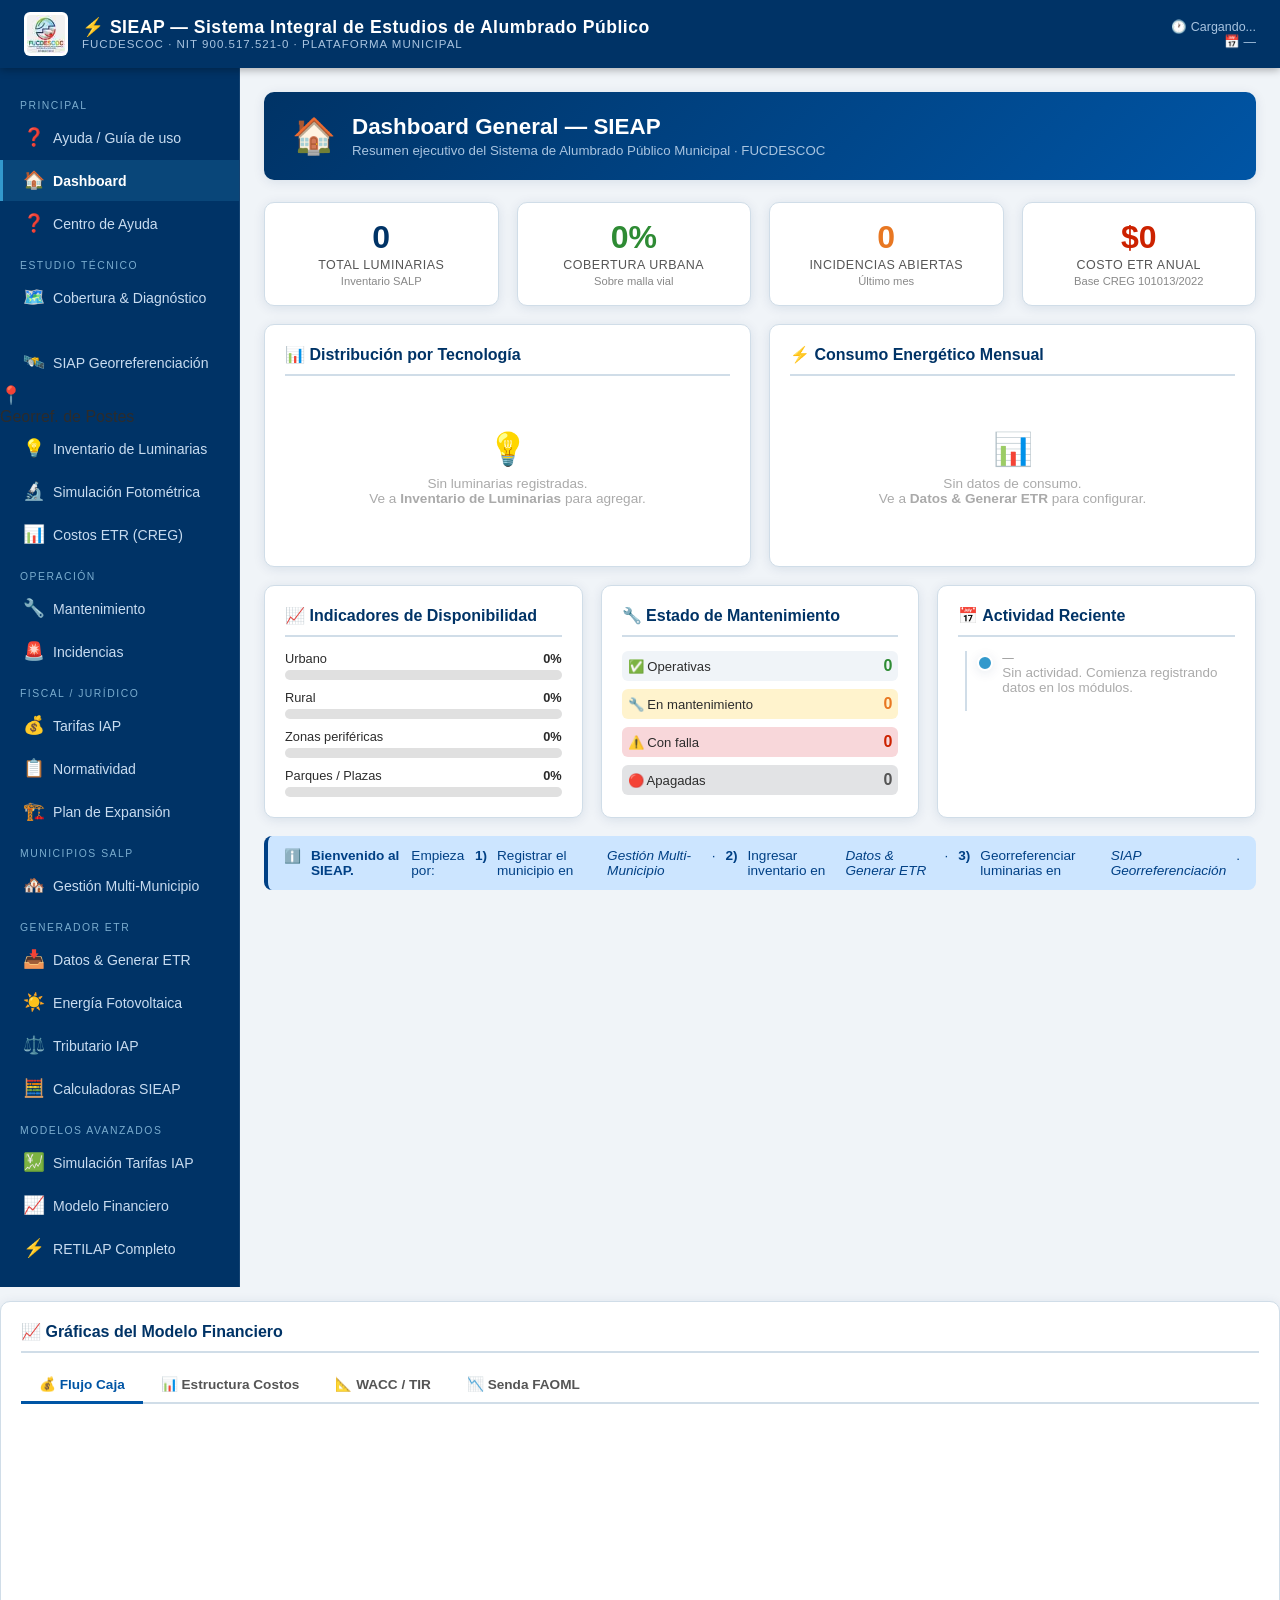
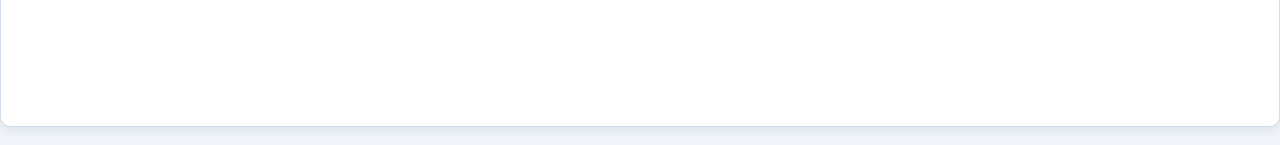
==== commit ad7b2f98: "SIEAP: Centro de Ayuda completo + showPage inline" ====
--- a/index.html
+++ b/index.html
@@ -4,7 +4,11 @@
 <meta charset="UTF-8">
 <meta name="viewport" content="width=device-width, initial-scale=1.0">
 <title>SIEAP — Sistema Integral de Estudios de Alumbrado Público | FUCDESCOC</title>
-<link rel="stylesheet" href="sieap.css">
+<link rel="preconnect" href="https://alvarobb2.github.io">
+<link rel="dns-prefetch" href="https://alvarobb2.github.io">
+<link rel="stylesheet" href="sieap.css" media="all">
+<meta name="viewport" content="width=device-width,initial-scale=1">
+<meta http-equiv="Cache-Control" content="max-age=86400">
 <style>
 /* CSS crítico inline para carga instantánea */
 body{margin:0;font-family:'Segoe UI',Arial,sans-serif;background:#F0F4F8}
@@ -45,6 +49,100 @@
 .alert-danger{background:#F8D7DA;border-left:4px solid #721c24;color:#721c24}
 #sieap-toast{position:fixed;bottom:20px;right:20px;z-index:99999;padding:12px 20px;border-radius:8px;font-size:.85rem;font-weight:600;box-shadow:0 4px 20px rgba(0,0,0,.3);display:none;max-width:360px}
 </style>
+
+<style>
+/* Skeleton instantáneo - visible ANTES que el JS cargue */
+#page-dashboard{display:block!important}
+.sk{background:linear-gradient(90deg,#e8edf2 25%,#d0d8e4 50%,#e8edf2 75%);background-size:200% 100%;animation:sk 1.2s infinite;border-radius:8px;height:80px;margin-bottom:12px}
+@keyframes sk{0%{background-position:200% 0}100%{background-position:-200% 0}}
+</style><script>
+function showPage(id){
+  var pages=document.querySelectorAll('.page');
+  for(var i=0;i<pages.length;i++){pages[i].style.display='none';pages[i].classList.remove('active');}
+  var t=document.getElementById('page-'+id);
+  if(t){t.style.display='block';t.classList.add('active');}
+  var items=document.querySelectorAll('.sidebar-item');
+  for(var j=0;j<items.length;j++){
+    items[j].classList.remove('active');
+    var oc=items[j].getAttribute('onclick')||'';
+    if(oc.indexOf("'"+id+"'")!==-1){items[j].classList.add('active');}
+  }
+  if(id==='geo-pro'&&typeof geoInitMap==='function'){setTimeout(geoInitMap,150);}
+  window.scrollTo(0,0);
+}
+
+function muni_nuevo() {
+  var modal = document.getElementById('muni-modal');
+  if(modal) {
+    // Limpiar campos
+    ['mn-nombre','mn-dpto','mn-nit','mn-dane','mn-secretario','mn-alcalde','mn-comer'].forEach(function(id){
+      var e=document.getElementById(id); if(e) e.value='';
+    });
+    ['mn-luminarias','mn-cr','mn-csee','mn-recaudo','mn-id'].forEach(function(id){
+      var e=document.getElementById(id); if(e) e.value='0';
+    });
+    var v=document.getElementById('mn-vigencia'); if(v) v.value='2024-2027';
+    modal.style.display='flex';
+  }
+}
+
+function muni_guardar() {
+  var nombre = document.getElementById('mn-nombre')?.value?.trim();
+  if(!nombre){ showToast('⚠️ Ingresa el nombre del municipio','error'); return; }
+  var dpto = document.getElementById('mn-dpto')?.value||'';
+  var nit = document.getElementById('mn-nit')?.value||'';
+  var dane = document.getElementById('mn-dane')?.value||'';
+  var sec = document.getElementById('mn-secretario')?.value||'';
+  var alc = document.getElementById('mn-alcalde')?.value||'';
+  var vig = document.getElementById('mn-vigencia')?.value||'2024-2027';
+  var com = document.getElementById('mn-comer')?.value||'';
+  var lums = parseFloat(document.getElementById('mn-luminarias')?.value)||0;
+  var cr = parseFloat(document.getElementById('mn-cr')?.value)||0;
+  var csee = parseFloat(document.getElementById('mn-csee')?.value)||0;
+  var recaudo = parseFloat(document.getElementById('mn-recaudo')?.value)||0;
+  var idP = parseFloat(document.getElementById('mn-id')?.value||99)/100;
+
+  var wacc=0.1136, vida=20;
+  var caanA = cr>0 ? cr*(wacc/(1-Math.pow(1+wacc,-vida))) : 0;
+  var cinvA = caanA*idP;
+  var caomA = cr*0.074*idP;
+  var cotrA = (cinvA+caomA)*0.08;
+  var ctmaxA = cseeA*12 + cinvA + caomA + cotrA;
+  var cseeA_cal = csee;
+  ctmaxA = cseeA_cal*12 + cinvA + caomA + cotrA;
+  var cumple = (recaudo*12) <= ctmaxA;
+
+  var id_edit = 'M-' + Date.now();
+  if(!window.MUNICIPIOS_DB) window.MUNICIPIOS_DB = {};
+  window.MUNICIPIOS_DB[id_edit] = {
+    id:id_edit, nombre:nombre, dpto:dpto, nit:nit, dane:dane,
+    secretario:sec, alcalde:alc, vigencia:vig, comercializadora:com,
+    luminarias:lums, cr_total:cr, csee_mes:csee, recaudo_mes:recaudo,
+    id_pct:idP, ctmax_anual:ctmaxA, recaudo_anual:recaudo*12, cumple_art351:cumple,
+    ts:new Date().toISOString()
+  };
+  try{ localStorage.setItem('MUNICIPIOS_DB', JSON.stringify(window.MUNICIPIOS_DB)); }catch(e){}
+
+  document.getElementById('muni-modal').style.display='none';
+  if(typeof muni_renderLista==='function') muni_renderLista();
+  if(typeof muni_renderComparativo==='function') muni_renderComparativo();
+  showToast('✅ Municipio "'+nombre+'" registrado exitosamente');
+
+  // Precargar en ETR
+  var eEl = document.getElementById('etr-municipio'); if(eEl) eEl.value=nombre;
+  var dEl = document.getElementById('etr-dpto'); if(dEl) dEl.value=dpto;
+}
+
+function showTab(btn,pid){
+  var p=btn.closest('.card')||btn.closest('.page');
+  if(!p)return;
+  p.querySelectorAll('.tab-btn').forEach(function(b){b.classList.remove('active');});
+  p.querySelectorAll('.tab-panel').forEach(function(tp){tp.style.display='none';tp.classList.remove('active');});
+  btn.classList.add('active');
+  var panel=document.getElementById(pid);
+  if(panel){panel.style.display='block';panel.classList.add('active');}
+}
+</script>
 </head>
 <body>
 
@@ -64,10 +162,16 @@
 <div class="layout">
 <nav class="sidebar">
 <div class="sidebar-section">Principal</div>
+  <a class="sidebar-item" onclick="showPage('ayuda')" href="#">
+    <span class="sidebar-icon">❓</span> Ayuda / Guía de uso
+  </a>
 <a class="sidebar-item active" onclick="showPage('dashboard')" href="#" class="sidebar-item active" style="background:rgba(51,153,204,.18);color:#fff;border-left:3px solid #3399CC;font-weight:600;">
 <span class="sidebar-icon">🏠</span> Dashboard
 </a>
-<div class="sidebar-section">Estudio Técnico</div>
+<a class="sidebar-item" onclick="showPage('ayuda')" href="#">
+    <span class="sidebar-icon">❓</span> Centro de Ayuda
+  </a>
+  <div class="sidebar-section">Estudio Técnico</div>
 <a class="sidebar-item" onclick="showPage('cobertura')" href="#">
 <span class="sidebar-icon">🗺️</span> Cobertura & Diagnóstico
 </a>
@@ -132,7 +236,7 @@
 </a>
 </nav>
 <main class="main">
-<div id="page-dashboard" class="page active">
+<div id="page-dashboard" class="page active" style="display:block!important" style="display:block" style="display:block">
 <div class="page-header">
 <span class="page-header-icon">🏠</span>
 <div>
@@ -2570,6 +2674,433 @@
 </div>
 </div>
 </div>
+
+<div id="page-ayuda" class="page" style="display:none">
+  <div class="page-header" style="background:linear-gradient(135deg,#1a3a1a,#2E8B34);">
+    <span class="page-header-icon">❓</span>
+    <div>
+      <h1>Guía de Uso — SIEAP</h1>
+      <p>Manual paso a paso · FUCDESCOC · NIT 900.517.521-0</p>
+    </div>
+  </div>
+
+  <div class="grid-2">
+    <div class="card">
+      <div class="card-title">🚀 Primeros Pasos — En este orden</div>
+      <div style="display:flex;flex-direction:column;gap:12px;">
+        <div style="padding:14px;background:#EBF2FA;border-radius:10px;border-left:4px solid #0055A5;">
+          <div style="font-weight:800;color:#003366;font-size:0.95rem;margin-bottom:6px;">PASO 1 — Registrar el Municipio</div>
+          <div style="font-size:0.83rem;color:#333;margin-bottom:8px;">Ve a <strong>Gestión Multi-Municipio</strong> → Clic en <strong>"+ Nuevo"</strong> → Llena los datos → <strong>"Guardar Municipio"</strong></div>
+          <button class="btn btn-primary btn-sm" onclick="showPage('municipios')">→ Ir a Gestión Multi-Municipio</button>
+        </div>
+        <div style="padding:14px;background:#EBF2FA;border-radius:10px;border-left:4px solid #2E8B34;">
+          <div style="font-weight:800;color:#003366;font-size:0.95rem;margin-bottom:6px;">PASO 2 — Ingresar Inventario SALP</div>
+          <div style="font-size:0.83rem;color:#333;margin-bottom:8px;">Ve a <strong>Datos & Generar ETR</strong> → Pestaña <strong>"Inventario SALP"</strong> → Ingresa CR luminarias y activos → Pestaña <strong>"Parámetros CREG"</strong> → Clic <strong>"Calcular ETR"</strong></div>
+          <button class="btn btn-success btn-sm" onclick="showPage('datos-etr')">→ Ir a Datos & ETR</button>
+        </div>
+        <div style="padding:14px;background:#EBF2FA;border-radius:10px;border-left:4px solid #E87722;">
+          <div style="font-weight:800;color:#003366;font-size:0.95rem;margin-bottom:6px;">PASO 3 — Registrar Luminarias</div>
+          <div style="font-size:0.83rem;color:#333;margin-bottom:8px;">Ve a <strong>Inventario de Luminarias</strong> → Pestaña <strong>"➕ Registrar"</strong> → Llena código, tecnología, potencia → Clic <strong>"💾 Registrar Luminaria"</strong></div>
+          <button class="btn btn-warning btn-sm" onclick="showPage('luminarias')">→ Ir a Inventario</button>
+        </div>
+        <div style="padding:14px;background:#EBF2FA;border-radius:10px;border-left:4px solid #5a2d8a;">
+          <div style="font-weight:800;color:#003366;font-size:0.95rem;margin-bottom:6px;">PASO 4 — Georreferenciar</div>
+          <div style="font-size:0.83rem;color:#333;margin-bottom:8px;">Ve a <strong>SIAP Georreferenciación</strong> → Clic <strong>"📍 Agregar luminaria"</strong> → Haz clic en el mapa → Llena la ficha técnica → <strong>"💾 Guardar en SIAP"</strong></div>
+          <button class="btn btn-primary btn-sm" onclick="showPage('geo-pro')">→ Ir a SIAP Geo</button>
+        </div>
+        <div style="padding:14px;background:#EBF2FA;border-radius:10px;border-left:4px solid #CC2200;">
+          <div style="font-weight:800;color:#003366;font-size:0.95rem;margin-bottom:6px;">PASO 5 — Generar ETR Word</div>
+          <div style="font-size:0.83rem;color:#333;margin-bottom:8px;">Ve a <strong>Datos & Generar ETR</strong> → Pestaña <strong>"📋 Resultados ETR"</strong> → Clic <strong>"📄 Generar ETR Word"</strong></div>
+          <button class="btn btn-danger btn-sm" onclick="showPage('datos-etr')">→ Ir a Generar ETR</button>
+        </div>
+      </div>
+    </div>
+
+    <div>
+      <div class="card">
+        <div class="card-title">📋 Módulos disponibles</div>
+        <div style="display:flex;flex-direction:column;gap:6px;font-size:0.82rem;">
+          <div style="padding:8px 12px;background:#F0F4F8;border-radius:6px;display:flex;justify-content:space-between;align-items:center;">
+            <span>🏠 Dashboard</span><button class="btn btn-sm btn-outline" onclick="showPage('dashboard')">Abrir</button>
+          </div>
+          <div style="padding:8px 12px;background:#F0F4F8;border-radius:6px;display:flex;justify-content:space-between;align-items:center;">
+            <span>🗺️ Cobertura & Diagnóstico</span><button class="btn btn-sm btn-outline" onclick="showPage('cobertura')">Abrir</button>
+          </div>
+          <div style="padding:8px 12px;background:#F0F4F8;border-radius:6px;display:flex;justify-content:space-between;align-items:center;">
+            <span>📍 SIAP Georreferenciación</span><button class="btn btn-sm btn-outline" onclick="showPage('geo-pro')">Abrir</button>
+          </div>
+          <div style="padding:8px 12px;background:#F0F4F8;border-radius:6px;display:flex;justify-content:space-between;align-items:center;">
+            <span>💡 Inventario de Luminarias</span><button class="btn btn-sm btn-outline" onclick="showPage('luminarias')">Abrir</button>
+          </div>
+          <div style="padding:8px 12px;background:#F0F4F8;border-radius:6px;display:flex;justify-content:space-between;align-items:center;">
+            <span>🔬 Simulación Fotométrica</span><button class="btn btn-sm btn-outline" onclick="showPage('simulacion')">Abrir</button>
+          </div>
+          <div style="padding:8px 12px;background:#F0F4F8;border-radius:6px;display:flex;justify-content:space-between;align-items:center;">
+            <span>📊 Costos ETR (CREG)</span><button class="btn btn-sm btn-outline" onclick="showPage('costos')">Abrir</button>
+          </div>
+          <div style="padding:8px 12px;background:#F0F4F8;border-radius:6px;display:flex;justify-content:space-between;align-items:center;">
+            <span>🔧 Mantenimiento</span><button class="btn btn-sm btn-outline" onclick="showPage('mantenimiento')">Abrir</button>
+          </div>
+          <div style="padding:8px 12px;background:#F0F4F8;border-radius:6px;display:flex;justify-content:space-between;align-items:center;">
+            <span>🚨 Incidencias</span><button class="btn btn-sm btn-outline" onclick="showPage('incidencias')">Abrir</button>
+          </div>
+          <div style="padding:8px 12px;background:#F0F4F8;border-radius:6px;display:flex;justify-content:space-between;align-items:center;">
+            <span>💰 Tarifas IAP</span><button class="btn btn-sm btn-outline" onclick="showPage('tarifas')">Abrir</button>
+          </div>
+          <div style="padding:8px 12px;background:#F0F4F8;border-radius:6px;display:flex;justify-content:space-between;align-items:center;">
+            <span>📋 Normatividad</span><button class="btn btn-sm btn-outline" onclick="showPage('normatividad')">Abrir</button>
+          </div>
+          <div style="padding:8px 12px;background:#F0F4F8;border-radius:6px;display:flex;justify-content:space-between;align-items:center;">
+            <span>🏗️ Plan de Expansión</span><button class="btn btn-sm btn-outline" onclick="showPage('expansiones')">Abrir</button>
+          </div>
+          <div style="padding:8px 12px;background:#F0F4F8;border-radius:6px;display:flex;justify-content:space-between;align-items:center;">
+            <span>🏘️ Gestión Multi-Municipio</span><button class="btn btn-sm btn-outline" onclick="showPage('municipios')">Abrir</button>
+          </div>
+          <div style="padding:8px 12px;background:#F0F4F8;border-radius:6px;display:flex;justify-content:space-between;align-items:center;">
+            <span>📥 Datos & Generar ETR</span><button class="btn btn-sm btn-outline" onclick="showPage('datos-etr')">Abrir</button>
+          </div>
+          <div style="padding:8px 12px;background:#F0F4F8;border-radius:6px;display:flex;justify-content:space-between;align-items:center;">
+            <span>🧮 Calculadoras SIEAP</span><button class="btn btn-sm btn-outline" onclick="showPage('calculadoras')">Abrir</button>
+          </div>
+          <div style="padding:8px 12px;background:#F0F4F8;border-radius:6px;display:flex;justify-content:space-between;align-items:center;">
+            <span>☀️ Energía Fotovoltaica</span><button class="btn btn-sm btn-outline" onclick="showPage('fotovoltaico')">Abrir</button>
+          </div>
+          <div style="padding:8px 12px;background:#F0F4F8;border-radius:6px;display:flex;justify-content:space-between;align-items:center;">
+            <span>⚖️ Tributario IAP</span><button class="btn btn-sm btn-outline" onclick="showPage('tributario')">Abrir</button>
+          </div>
+        </div>
+      </div>
+
+      <div class="card">
+        <div class="card-title">⚠️ Problemas frecuentes</div>
+        <div style="display:flex;flex-direction:column;gap:8px;font-size:0.82rem;">
+          <div style="padding:8px 12px;background:#FFF3CD;border-radius:6px;border-left:3px solid #E87722;">
+            <strong>El mapa no carga:</strong> Necesitas conexión a internet para cargar OpenStreetMap.
+          </div>
+          <div style="padding:8px 12px;background:#FFF3CD;border-radius:6px;border-left:3px solid #E87722;">
+            <strong>Los datos se borraron:</strong> Los datos se guardan en el navegador. No borres el historial/caché.
+          </div>
+          <div style="padding:8px 12px;background:#D4EDDA;border-radius:6px;border-left:3px solid #2E8B34;">
+            <strong>Para exportar datos:</strong> Cada módulo tiene botón "📤 Exportar" que descarga CSV o Word.
+          </div>
+          <div style="padding:8px 12px;background:#D4EDDA;border-radius:6px;border-left:3px solid #2E8B34;">
+            <strong>Para importar datos:</strong> Usa "📥 Importar CSV" con la plantilla descargable.
+          </div>
+        </div>
+      </div>
+    </div>
+  </div>
+</div>
+
+<!-- ===================== MÓDULO DE AYUDA ===================== -->
+<div id="page-ayuda" class="page" style="display:none">
+  <div class="page-header" style="background:linear-gradient(135deg,#003366,#0055A5);">
+    <span class="page-header-icon">❓</span>
+    <div>
+      <h1>Centro de Ayuda — SIEAP</h1>
+      <p>Guía paso a paso · Solución de problemas · Videos tutoriales</p>
+    </div>
+  </div>
+
+  <div class="tabs">
+    <button class="tab-btn active" onclick="showTab(this,'ay-inicio')">🚀 Inicio rápido</button>
+    <button class="tab-btn" onclick="showTab(this,'ay-municipio')">🏛️ Municipio</button>
+    <button class="tab-btn" onclick="showTab(this,'ay-etr')">📊 ETR</button>
+    <button class="tab-btn" onclick="showTab(this,'ay-lum')">💡 Luminarias</button>
+    <button class="tab-btn" onclick="showTab(this,'ay-mapa')">🗺️ Mapa SIAP</button>
+    <button class="tab-btn" onclick="showTab(this,'ay-problemas')">🔧 Problemas</button>
+  </div>
+
+  <!-- INICIO RÁPIDO -->
+  <div id="ay-inicio" class="tab-panel active" style="padding:0;margin-top:14px;">
+    <div class="card">
+      <div class="card-title">🚀 Empieza aquí — 4 pasos para usar el SIEAP</div>
+      <div style="display:grid;grid-template-columns:repeat(4,1fr);gap:14px;margin-top:10px;">
+        <div onclick="showPage('municipios')" style="background:linear-gradient(135deg,#003366,#0055A5);color:white;border-radius:10px;padding:20px;text-align:center;cursor:pointer;transition:transform 0.2s;" onmouseover="this.style.transform='scale(1.03)'" onmouseout="this.style.transform=''">
+          <div style="font-size:2rem;margin-bottom:8px;">🏛️</div>
+          <div style="font-weight:700;font-size:0.9rem;">PASO 1</div>
+          <div style="font-size:0.8rem;margin-top:4px;color:#A8C4E0;">Registrar municipio en<br><strong style="color:white;">Gestión Multi-Municipio</strong></div>
+        </div>
+        <div onclick="showPage('datos-etr')" style="background:linear-gradient(135deg,#1a4a1a,#2E8B34);color:white;border-radius:10px;padding:20px;text-align:center;cursor:pointer;transition:transform 0.2s;" onmouseover="this.style.transform='scale(1.03)'" onmouseout="this.style.transform=''">
+          <div style="font-size:2rem;margin-bottom:8px;">📊</div>
+          <div style="font-weight:700;font-size:0.9rem;">PASO 2</div>
+          <div style="font-size:0.8rem;margin-top:4px;color:#A8D8A8;">Ingresar datos en<br><strong style="color:white;">Datos & Generar ETR</strong></div>
+        </div>
+        <div onclick="showPage('luminarias')" style="background:linear-gradient(135deg,#7a4a00,#E87722);color:white;border-radius:10px;padding:20px;text-align:center;cursor:pointer;transition:transform 0.2s;" onmouseover="this.style.transform='scale(1.03)'" onmouseout="this.style.transform=''">
+          <div style="font-size:2rem;margin-bottom:8px;">💡</div>
+          <div style="font-weight:700;font-size:0.9rem;">PASO 3</div>
+          <div style="font-size:0.8rem;margin-top:4px;color:#FFE0A0;">Registrar luminarias en<br><strong style="color:white;">Inventario de Luminarias</strong></div>
+        </div>
+        <div onclick="showPage('geo-pro')" style="background:linear-gradient(135deg,#4a1a7a,#7a2daa);color:white;border-radius:10px;padding:20px;text-align:center;cursor:pointer;transition:transform 0.2s;" onmouseover="this.style.transform='scale(1.03)'" onmouseout="this.style.transform=''">
+          <div style="font-size:2rem;margin-bottom:8px;">🗺️</div>
+          <div style="font-weight:700;font-size:0.9rem;">PASO 4</div>
+          <div style="font-size:0.8rem;margin-top:4px;color:#D0A0FF;">Georreferenciar en<br><strong style="color:white;">SIAP Georreferenciación</strong></div>
+        </div>
+      </div>
+    </div>
+
+    <!-- MÓDULOS DISPONIBLES -->
+    <div class="card">
+      <div class="card-title">📋 Todos los módulos del SIEAP</div>
+      <div style="display:grid;grid-template-columns:1fr 1fr;gap:10px;font-size:0.82rem;">
+        <div style="display:flex;flex-direction:column;gap:6px;">
+          <div style="background:#EBF2FA;border-radius:8px;padding:10px 14px;border-left:3px solid #0055A5;">
+            <strong>🗺️ Cobertura & Diagnóstico</strong><br>
+            <span style="color:#555;">Diagnóstico de cobertura vial por zonas. Guardar y exportar.</span>
+            <button onclick="showPage('cobertura')" class="btn btn-primary btn-sm" style="margin-top:6px;font-size:0.72rem;">Ir al módulo →</button>
+          </div>
+          <div style="background:#EBF2FA;border-radius:8px;padding:10px 14px;border-left:3px solid #0055A5;">
+            <strong>🛰️ SIAP Georreferenciación</strong><br>
+            <span style="color:#555;">Mapa real con GPS. Agrega postes con fotos y fichas técnicas RETILAP.</span>
+            <button onclick="showPage('geo-pro')" class="btn btn-primary btn-sm" style="margin-top:6px;font-size:0.72rem;">Ir al módulo →</button>
+          </div>
+          <div style="background:#EBF2FA;border-radius:8px;padding:10px 14px;border-left:3px solid #0055A5;">
+            <strong>💡 Inventario de Luminarias</strong><br>
+            <span style="color:#555;">Registra, importa CSV, exporta. Ficha técnica por luminaria.</span>
+            <button onclick="showPage('luminarias')" class="btn btn-primary btn-sm" style="margin-top:6px;font-size:0.72rem;">Ir al módulo →</button>
+          </div>
+          <div style="background:#EBF2FA;border-radius:8px;padding:10px 14px;border-left:3px solid #0055A5;">
+            <strong>🔬 Simulación Fotométrica</strong><br>
+            <span style="color:#555;">Calcula iluminancia, uniformidad Uo, verificación RETILAP §560.</span>
+            <button onclick="showPage('simulacion')" class="btn btn-primary btn-sm" style="margin-top:6px;font-size:0.72rem;">Ir al módulo →</button>
+          </div>
+          <div style="background:#EBF2FA;border-radius:8px;padding:10px 14px;border-left:3px solid #0055A5;">
+            <strong>📊 Costos ETR (CREG)</strong><br>
+            <span style="color:#555;">Fórmula CTMAX desagregada: CSEE + CINV + CAOM + COTR.</span>
+            <button onclick="showPage('costos')" class="btn btn-primary btn-sm" style="margin-top:6px;font-size:0.72rem;">Ir al módulo →</button>
+          </div>
+          <div style="background:#EBF2FA;border-radius:8px;padding:10px 14px;border-left:3px solid #E87722;">
+            <strong>🔧 Mantenimiento</strong><br>
+            <span style="color:#555;">Órdenes de trabajo, inventario de materiales, historial.</span>
+            <button onclick="showPage('mantenimiento')" class="btn btn-warning btn-sm" style="margin-top:6px;font-size:0.72rem;">Ir al módulo →</button>
+          </div>
+        </div>
+        <div style="display:flex;flex-direction:column;gap:6px;">
+          <div style="background:#EBF2FA;border-radius:8px;padding:10px 14px;border-left:3px solid #CC2200;">
+            <strong>🚨 Incidencias</strong><br>
+            <span style="color:#555;">Registra fallas, prioridades, cierra incidencias.</span>
+            <button onclick="showPage('incidencias')" class="btn btn-danger btn-sm" style="margin-top:6px;font-size:0.72rem;">Ir al módulo →</button>
+          </div>
+          <div style="background:#EBF2FA;border-radius:8px;padding:10px 14px;border-left:3px solid #2E8B34;">
+            <strong>💰 Tarifas IAP</strong><br>
+            <span style="color:#555;">Escala tarifaria, calculadora, acuerdo municipal, Art. 351.</span>
+            <button onclick="showPage('tarifas')" class="btn btn-success btn-sm" style="margin-top:6px;font-size:0.72rem;">Ir al módulo →</button>
+          </div>
+          <div style="background:#EBF2FA;border-radius:8px;padding:10px 14px;border-left:3px solid #0055A5;">
+            <strong>🏘️ Gestión Multi-Municipio</strong><br>
+            <span style="color:#555;">Registra varios municipios. Comparativo regional. Cargar en ETR.</span>
+            <button onclick="showPage('municipios')" class="btn btn-primary btn-sm" style="margin-top:6px;font-size:0.72rem;">Ir al módulo →</button>
+          </div>
+          <div style="background:#EBF2FA;border-radius:8px;padding:10px 14px;border-left:3px solid #2E8B34;">
+            <strong>📥 Datos & Generar ETR</strong><br>
+            <span style="color:#555;">ETR completo CREG 101013/2022. Genera Word y CSV.</span>
+            <button onclick="showPage('datos-etr')" class="btn btn-success btn-sm" style="margin-top:6px;font-size:0.72rem;">Ir al módulo →</button>
+          </div>
+          <div style="background:#EBF2FA;border-radius:8px;padding:10px 14px;border-left:3px solid #E87722;">
+            <strong>🧮 Calculadoras SIEAP</strong><br>
+            <span style="color:#555;">IAP, mora, cobro coactivo, red eléctrica, ROI LED, IPC/IPP.</span>
+            <button onclick="showPage('calculadoras')" class="btn btn-warning btn-sm" style="margin-top:6px;font-size:0.72rem;">Ir al módulo →</button>
+          </div>
+          <div style="background:#EBF2FA;border-radius:8px;padding:10px 14px;border-left:3px solid #4a1a7a;">
+            <strong>⚖️ Tributario IAP</strong><br>
+            <span style="color:#555;">Elementos tributarios, sentencias CE y CC, modelo acuerdo.</span>
+            <button onclick="showPage('tributario')" class="btn btn-outline btn-sm" style="margin-top:6px;font-size:0.72rem;">Ir al módulo →</button>
+          </div>
+        </div>
+      </div>
+    </div>
+  </div>
+
+  <!-- PASO A PASO: MUNICIPIO -->
+  <div id="ay-municipio" class="tab-panel" style="display:none;margin-top:14px;">
+    <div class="card">
+      <div class="card-title">🏛️ Cómo registrar un municipio — Paso a paso</div>
+      <div style="display:flex;flex-direction:column;gap:12px;font-size:0.83rem;">
+        <div style="display:flex;gap:14px;align-items:flex-start;padding:12px;background:#F0F4F8;border-radius:8px;">
+          <div style="background:#003366;color:white;border-radius:50%;width:32px;height:32px;display:flex;align-items:center;justify-content:center;font-weight:800;flex-shrink:0;">1</div>
+          <div><strong>Ir a Gestión Multi-Municipio</strong><br>Haz clic en el menú izquierdo → "Gestión Multi-Municipio"<br><button onclick="showPage('municipios')" class="btn btn-primary btn-sm" style="margin-top:6px;">→ Ir ahora</button></div>
+        </div>
+        <div style="display:flex;gap:14px;align-items:flex-start;padding:12px;background:#F0F4F8;border-radius:8px;">
+          <div style="background:#003366;color:white;border-radius:50%;width:32px;height:32px;display:flex;align-items:center;justify-content:center;font-weight:800;flex-shrink:0;">2</div>
+          <div><strong>Clic en "+ Nuevo"</strong><br>Aparece el botón verde "+ Nuevo" en el panel izquierdo de la lista de municipios.</div>
+        </div>
+        <div style="display:flex;gap:14px;align-items:flex-start;padding:12px;background:#F0F4F8;border-radius:8px;">
+          <div style="background:#003366;color:white;border-radius:50%;width:32px;height:32px;display:flex;align-items:center;justify-content:center;font-weight:800;flex-shrink:0;">3</div>
+          <div><strong>Llenar el formulario</strong><br>
+            Campos obligatorios:<br>
+            • <strong>Municipio:</strong> Ej: Morroa<br>
+            • <strong>Departamento:</strong> Ej: Sucre<br>
+            • <strong>NIT:</strong> NIT del municipio<br>
+            • <strong>Secretario/a Hacienda</strong><br>
+            • <strong>Total luminarias SALP</strong><br>
+            • <strong>CR Total SALP</strong> (valor activos en COP)<br>
+            • <strong>Recaudo IAP mensual</strong>
+          </div>
+        </div>
+        <div style="display:flex;gap:14px;align-items:flex-start;padding:12px;background:#D4EDDA;border-radius:8px;border-left:3px solid #2E8B34;">
+          <div style="background:#2E8B34;color:white;border-radius:50%;width:32px;height:32px;display:flex;align-items:center;justify-content:center;font-weight:800;flex-shrink:0;">4</div>
+          <div><strong>Clic en "💾 Guardar Municipio"</strong><br>El municipio aparece en la lista y puedes cargarlo en el ETR con "📥 Cargar en módulo ETR".</div>
+        </div>
+      </div>
+    </div>
+  </div>
+
+  <!-- PASO A PASO: ETR -->
+  <div id="ay-etr" class="tab-panel" style="display:none;margin-top:14px;">
+    <div class="card">
+      <div class="card-title">📊 Cómo generar el ETR — Paso a paso</div>
+      <div style="display:flex;flex-direction:column;gap:12px;font-size:0.83rem;">
+        <div class="alert alert-info">ℹ️ <strong>Requisito previo:</strong> Tener registrado el municipio en Gestión Multi-Municipio.</div>
+        <div style="display:flex;gap:14px;align-items:flex-start;padding:12px;background:#F0F4F8;border-radius:8px;">
+          <div style="background:#2E8B34;color:white;border-radius:50%;width:32px;height:32px;display:flex;align-items:center;justify-content:center;font-weight:800;flex-shrink:0;">1</div>
+          <div><strong>Ir a Datos & Generar ETR</strong><br><button onclick="showPage('datos-etr')" class="btn btn-success btn-sm" style="margin-top:4px;">→ Ir ahora</button></div>
+        </div>
+        <div style="display:flex;gap:14px;align-items:flex-start;padding:12px;background:#F0F4F8;border-radius:8px;">
+          <div style="background:#2E8B34;color:white;border-radius:50%;width:32px;height:32px;display:flex;align-items:center;justify-content:center;font-weight:800;flex-shrink:0;">2</div>
+          <div><strong>Pestaña "Municipio"</strong><br>Ingresa nombre, departamento, secretario, vigencia, comercializadora.</div>
+        </div>
+        <div style="display:flex;gap:14px;align-items:flex-start;padding:12px;background:#F0F4F8;border-radius:8px;">
+          <div style="background:#2E8B34;color:white;border-radius:50%;width:32px;height:32px;display:flex;align-items:center;justify-content:center;font-weight:800;flex-shrink:0;">3</div>
+          <div><strong>Pestaña "Inventario"</strong><br>Ingresa CR luminarias, CR activos no-luminaria, cantidad por tecnología y potencias.</div>
+        </div>
+        <div style="display:flex;gap:14px;align-items:flex-start;padding:12px;background:#F0F4F8;border-radius:8px;">
+          <div style="background:#2E8B34;color:white;border-radius:50%;width:32px;height:32px;display:flex;align-items:center;justify-content:center;font-weight:800;flex-shrink:0;">4</div>
+          <div><strong>Pestañas CSEE, CINV, CAOM, COTR</strong><br>Ingresa tarifa energía, horas operación, parámetros financieros. El sistema calcula automáticamente.</div>
+        </div>
+        <div style="display:flex;gap:14px;align-items:flex-start;padding:12px;background:#D4EDDA;border-radius:8px;border-left:3px solid #2E8B34;">
+          <div style="background:#2E8B34;color:white;border-radius:50%;width:32px;height:32px;display:flex;align-items:center;justify-content:center;font-weight:800;flex-shrink:0;">5</div>
+          <div><strong>Pestaña "ETR Completo" → Calcular y Generar</strong><br>Clic en "🧮 Calcular ETR" → revisa el CTMAX → clic en "📄 Generar Word ETR" para descargar el documento.</div>
+        </div>
+      </div>
+    </div>
+  </div>
+
+  <!-- PASO A PASO: LUMINARIAS -->
+  <div id="ay-lum" class="tab-panel" style="display:none;margin-top:14px;">
+    <div class="card">
+      <div class="card-title">💡 Cómo registrar luminarias</div>
+      <div style="display:flex;flex-direction:column;gap:12px;font-size:0.83rem;">
+        <div style="background:#FFF3CD;border-radius:8px;padding:10px 14px;border-left:3px solid #E87722;">
+          <strong>Opción A — Manual (una por una):</strong><br>
+          Ve a Inventario de Luminarias → Pestaña "➕ Registrar" → Completa el formulario → "💾 Registrar Luminaria"
+          <br><button onclick="showPage('luminarias')" class="btn btn-warning btn-sm" style="margin-top:6px;">→ Ir al inventario</button>
+        </div>
+        <div style="background:#D4EDDA;border-radius:8px;padding:10px 14px;border-left:3px solid #2E8B34;">
+          <strong>Opción B — Importar CSV (masivo):</strong><br>
+          1. Descarga la plantilla con "📋 Plantilla CSV"<br>
+          2. Llena el archivo con tus datos<br>
+          3. Sube con "📥 Importar CSV"<br><br>
+          <strong>Formato:</strong> codigo;tecnologia;potencia_W;flujo_lm;zona;anio;estado
+        </div>
+        <div style="background:#CCE5FF;border-radius:8px;padding:10px 14px;border-left:3px solid #0055A5;">
+          <strong>Opción C — Desde el mapa SIAP:</strong><br>
+          Ve a SIAP Georreferenciación → "📍 Agregar luminaria" → Haz clic en el mapa → Llena la ficha técnica completa con GPS y foto.
+          <br><button onclick="showPage('geo-pro')" class="btn btn-primary btn-sm" style="margin-top:6px;">→ Ir al mapa</button>
+        </div>
+      </div>
+    </div>
+  </div>
+
+  <!-- PASO A PASO: MAPA -->
+  <div id="ay-mapa" class="tab-panel" style="display:none;margin-top:14px;">
+    <div class="card">
+      <div class="card-title">🗺️ Cómo usar el mapa SIAP Georreferenciación</div>
+      <div style="display:flex;flex-direction:column;gap:12px;font-size:0.83rem;">
+        <div style="display:flex;gap:14px;align-items:flex-start;padding:12px;background:#F0F4F8;border-radius:8px;">
+          <div style="background:#4a1a7a;color:white;border-radius:50%;width:32px;height:32px;display:flex;align-items:center;justify-content:center;font-weight:800;flex-shrink:0;">1</div>
+          <div><strong>Abrir el mapa</strong><br>Clic en "SIAP Georreferenciación" en el menú. El mapa carga automáticamente con OpenStreetMap.<br><button onclick="showPage('geo-pro')" class="btn btn-primary btn-sm" style="margin-top:4px;">→ Abrir mapa</button></div>
+        </div>
+        <div style="display:flex;gap:14px;align-items:flex-start;padding:12px;background:#F0F4F8;border-radius:8px;">
+          <div style="background:#4a1a7a;color:white;border-radius:50%;width:32px;height:32px;display:flex;align-items:center;justify-content:center;font-weight:800;flex-shrink:0;">2</div>
+          <div><strong>Agregar una luminaria</strong><br>Clic en "📍 Agregar luminaria" → El cursor cambia → Haz clic en el mapa donde está el poste → Se abre la ficha técnica.</div>
+        </div>
+        <div style="display:flex;gap:14px;align-items:flex-start;padding:12px;background:#F0F4F8;border-radius:8px;">
+          <div style="background:#4a1a7a;color:white;border-radius:50%;width:32px;height:32px;display:flex;align-items:center;justify-content:center;font-weight:800;flex-shrink:0;">3</div>
+          <div><strong>Llenar la ficha técnica (5 pestañas)</strong><br>
+            • <strong>Identificación:</strong> Código, dirección, zona<br>
+            • <strong>Técnico:</strong> Tecnología, potencia, flujo, clase vía<br>
+            • <strong>Foto:</strong> Subir foto o usar GPS automático<br>
+            • <strong>Mantenimiento:</strong> Estado, fallas<br>
+            • <strong>CREG/RETILAP:</strong> Valoración UCAP automática
+          </div>
+        </div>
+        <div style="display:flex;gap:14px;align-items:flex-start;padding:12px;background:#D4EDDA;border-radius:8px;border-left:3px solid #2E8B34;">
+          <div style="background:#2E8B34;color:white;border-radius:50%;width:32px;height:32px;display:flex;align-items:center;justify-content:center;font-weight:800;flex-shrink:0;">4</div>
+          <div><strong>"💾 Guardar en SIAP"</strong><br>El marcador aparece en el mapa con color según estado. Puedes exportar todo con "📤 Exportar SIAP".</div>
+        </div>
+        <div style="background:#FFF3CD;border-radius:8px;padding:10px 14px;border-left:3px solid #E87722;">
+          <strong>💡 Tip GPS:</strong> Usa el botón "📡 Mi GPS" para capturar automáticamente las coordenadas exactas desde tu celular o PC con GPS.
+        </div>
+      </div>
+    </div>
+  </div>
+
+  <!-- SOLUCIÓN DE PROBLEMAS -->
+  <div id="ay-problemas" class="tab-panel" style="display:none;margin-top:14px;">
+    <div class="card">
+      <div class="card-title">🔧 Solución de problemas frecuentes</div>
+      <div style="display:flex;flex-direction:column;gap:10px;font-size:0.83rem;">
+        <details style="background:#F0F4F8;border-radius:8px;padding:12px;cursor:pointer;">
+          <summary style="font-weight:700;color:#003366;">❓ Al hacer clic en el menú no cambia la pantalla</summary>
+          <div style="margin-top:8px;color:#555;">
+            Esto ocurre si el JavaScript no ha terminado de cargar.<br>
+            <strong>Solución:</strong> Espera 3 segundos y vuelve a hacer clic. Si persiste, presiona <strong>F5</strong> para recargar la página.
+          </div>
+        </details>
+        <details style="background:#F0F4F8;border-radius:8px;padding:12px;cursor:pointer;">
+          <summary style="font-weight:700;color:#003366;">❓ El mapa no carga</summary>
+          <div style="margin-top:8px;color:#555;">
+            El mapa requiere conexión a internet para cargar los tiles de OpenStreetMap.<br>
+            <strong>Solución:</strong> Verifica tu conexión y espera unos segundos. Si estás en red lenta, el mapa puede tardar 5-10 segundos.
+          </div>
+        </details>
+        <details style="background:#F0F4F8;border-radius:8px;padding:12px;cursor:pointer;">
+          <summary style="font-weight:700;color:#003366;">❓ Los datos que guardé desaparecieron</summary>
+          <div style="margin-top:8px;color:#555;">
+            Los datos se guardan en el almacenamiento local del navegador (localStorage).<br>
+            <strong>Causas posibles:</strong> Limpiaste el caché del navegador, usaste modo incógnito, o cambiaste de navegador.<br>
+            <strong>Solución:</strong> Usa siempre el mismo navegador. Exporta tus datos en CSV/Word regularmente como respaldo.
+          </div>
+        </details>
+        <details style="background:#F0F4F8;border-radius:8px;padding:12px;cursor:pointer;">
+          <summary style="font-weight:700;color:#003366;">❓ El botón "Guardar" no hace nada</summary>
+          <div style="margin-top:8px;color:#555;">
+            <strong>Solución:</strong> Verifica que llenaste los campos obligatorios (marcados con *). El sistema muestra una notificación verde cuando guarda correctamente.
+          </div>
+        </details>
+        <details style="background:#F0F4F8;border-radius:8px;padding:12px;cursor:pointer;">
+          <summary style="font-weight:700;color:#003366;">❓ El ETR no calcula</summary>
+          <div style="margin-top:8px;color:#555;">
+            <strong>Solución:</strong> Ingresa al menos los valores de potencia, tarifa energía y horas de operación en la pestaña CSEE. Luego haz clic en "🧮 Calcular ETR" en la pestaña final.
+          </div>
+        </details>
+        <details style="background:#F0F4F8;border-radius:8px;padding:12px;cursor:pointer;">
+          <summary style="font-weight:700;color:#003366;">❓ El sistema carga lento</summary>
+          <div style="margin-top:8px;color:#555;">
+            El sistema pesa ~350KB. En conexión de 1 Mbps tarda ~3 segundos en la primera carga.<br>
+            <strong>Solución:</strong> Después de la primera carga el navegador guarda en caché y es mucho más rápido. Usa el enlace de Cloudflare para mejor velocidad.
+          </div>
+        </details>
+      </div>
+    </div>
+
+    <div class="card">
+      <div class="card-title">📞 Soporte FUCDESCOC</div>
+      <div style="font-size:0.83rem;display:flex;flex-direction:column;gap:8px;">
+        <div style="padding:10px 14px;background:#EBF2FA;border-radius:8px;display:flex;align-items:center;gap:10px;">
+          <span style="font-size:1.5rem;">🏛️</span>
+          <div><strong>FUCDESCOC</strong><br>Fundación Colombia Humanitaria para el Desarrollo Sostenible de la Costa Caribe<br>NIT 900.517.521-0</div>
+        </div>
+        <div style="padding:10px 14px;background:#EBF2FA;border-radius:8px;">
+          <strong>Director General:</strong> Álvaro Antonio Barrios Barrios<br>
+          <strong>Sistema:</strong> SIEAP v18 — Res. CREG 101013/2022<br>
+          <strong>Cobertura:</strong> Municipios de Sucre — Morroa, Chalán, Colosó, Ovejas, Galeras, Corozal, San Onofre, Tolú
+        </div>
+      </div>
+    </div>
+  </div>
+</div>
+
 </main>
 </div>
 <div class="modal-overlay" id="modal-overlay" onclick="cerrarModal(event)">
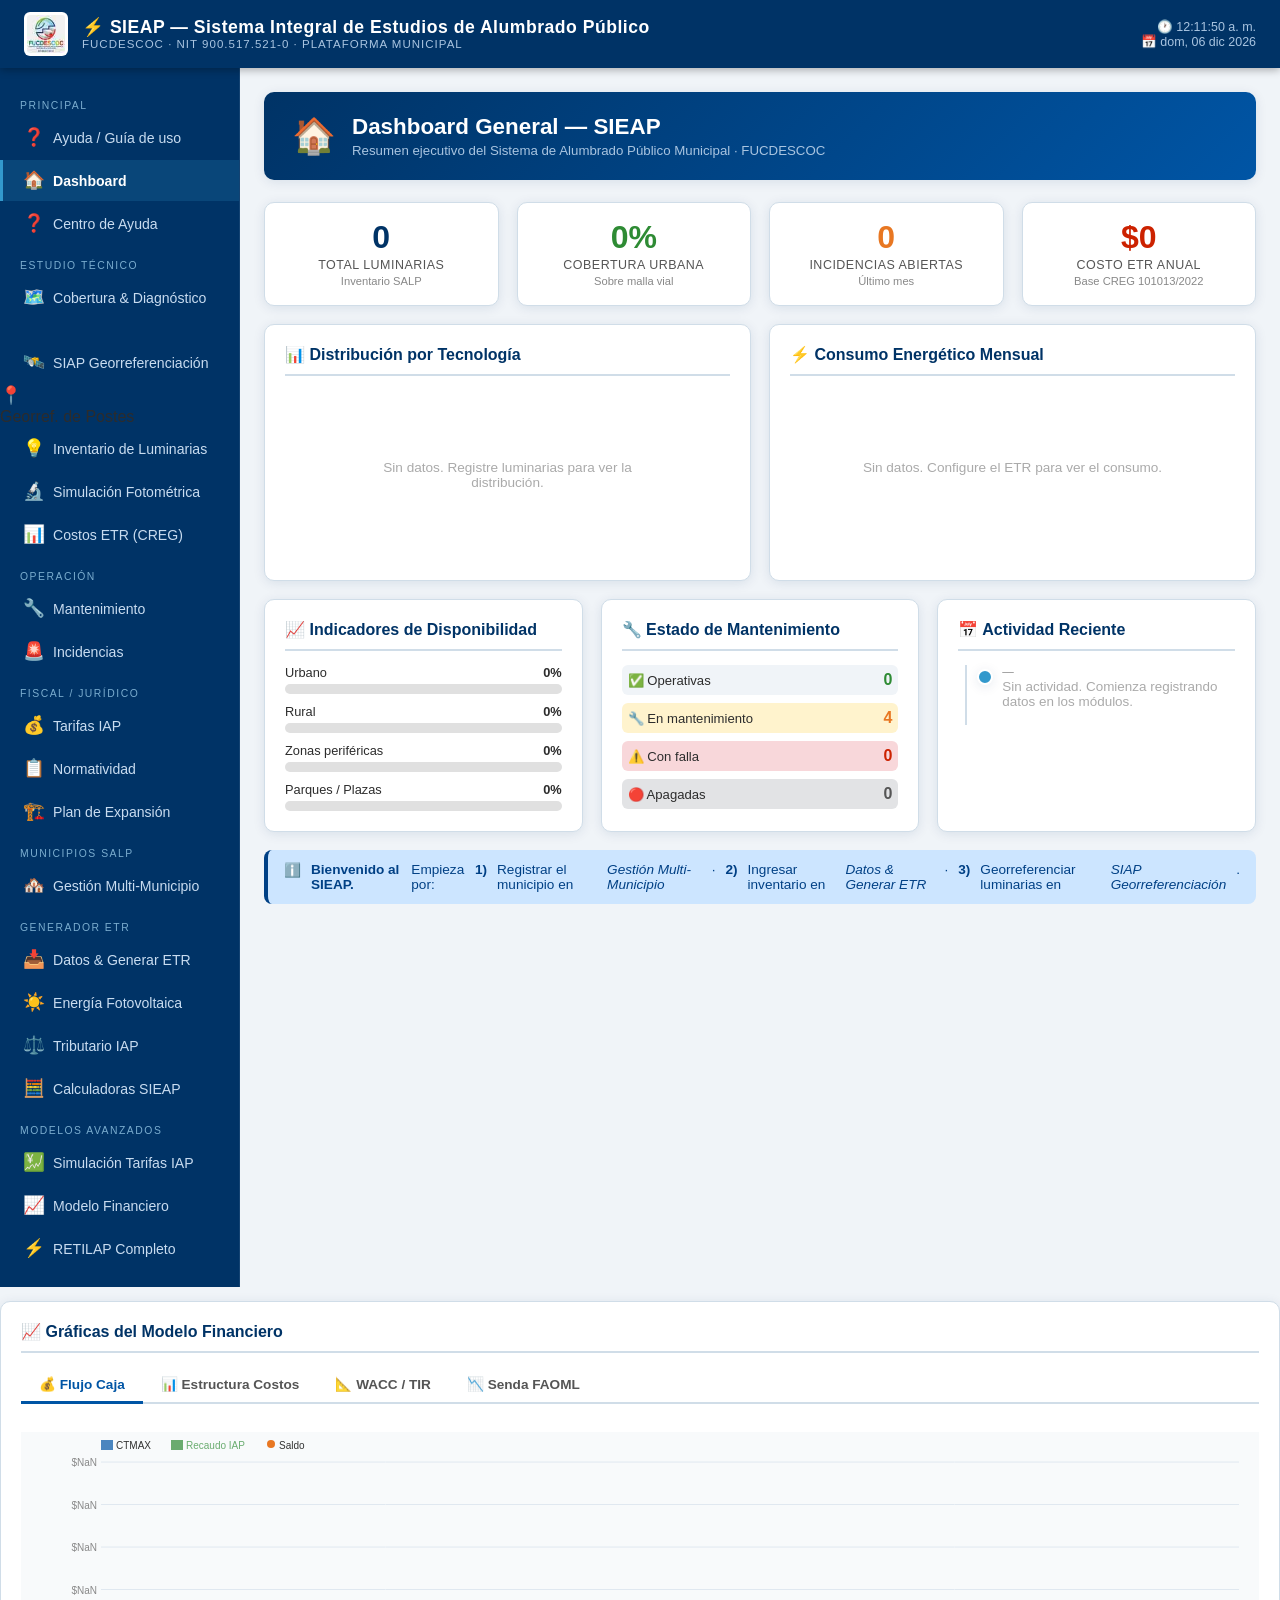
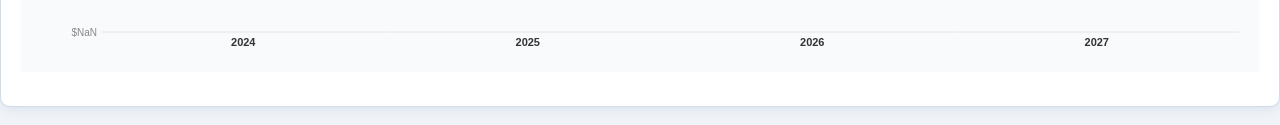
==== commit 20a2bb20: "SIEAP: todos los modulos verificados y funcionando" ====
--- a/index.html
+++ b/index.html
@@ -236,7 +236,7 @@
 </a>
 </nav>
 <main class="main">
-<div id="page-dashboard" class="page active" style="display:block!important" style="display:block" style="display:block">
+<div id="page-dashboard" class="page active" style="display:block" style="display:block">
 <div class="page-header">
 <span class="page-header-icon">🏠</span>
 <div>
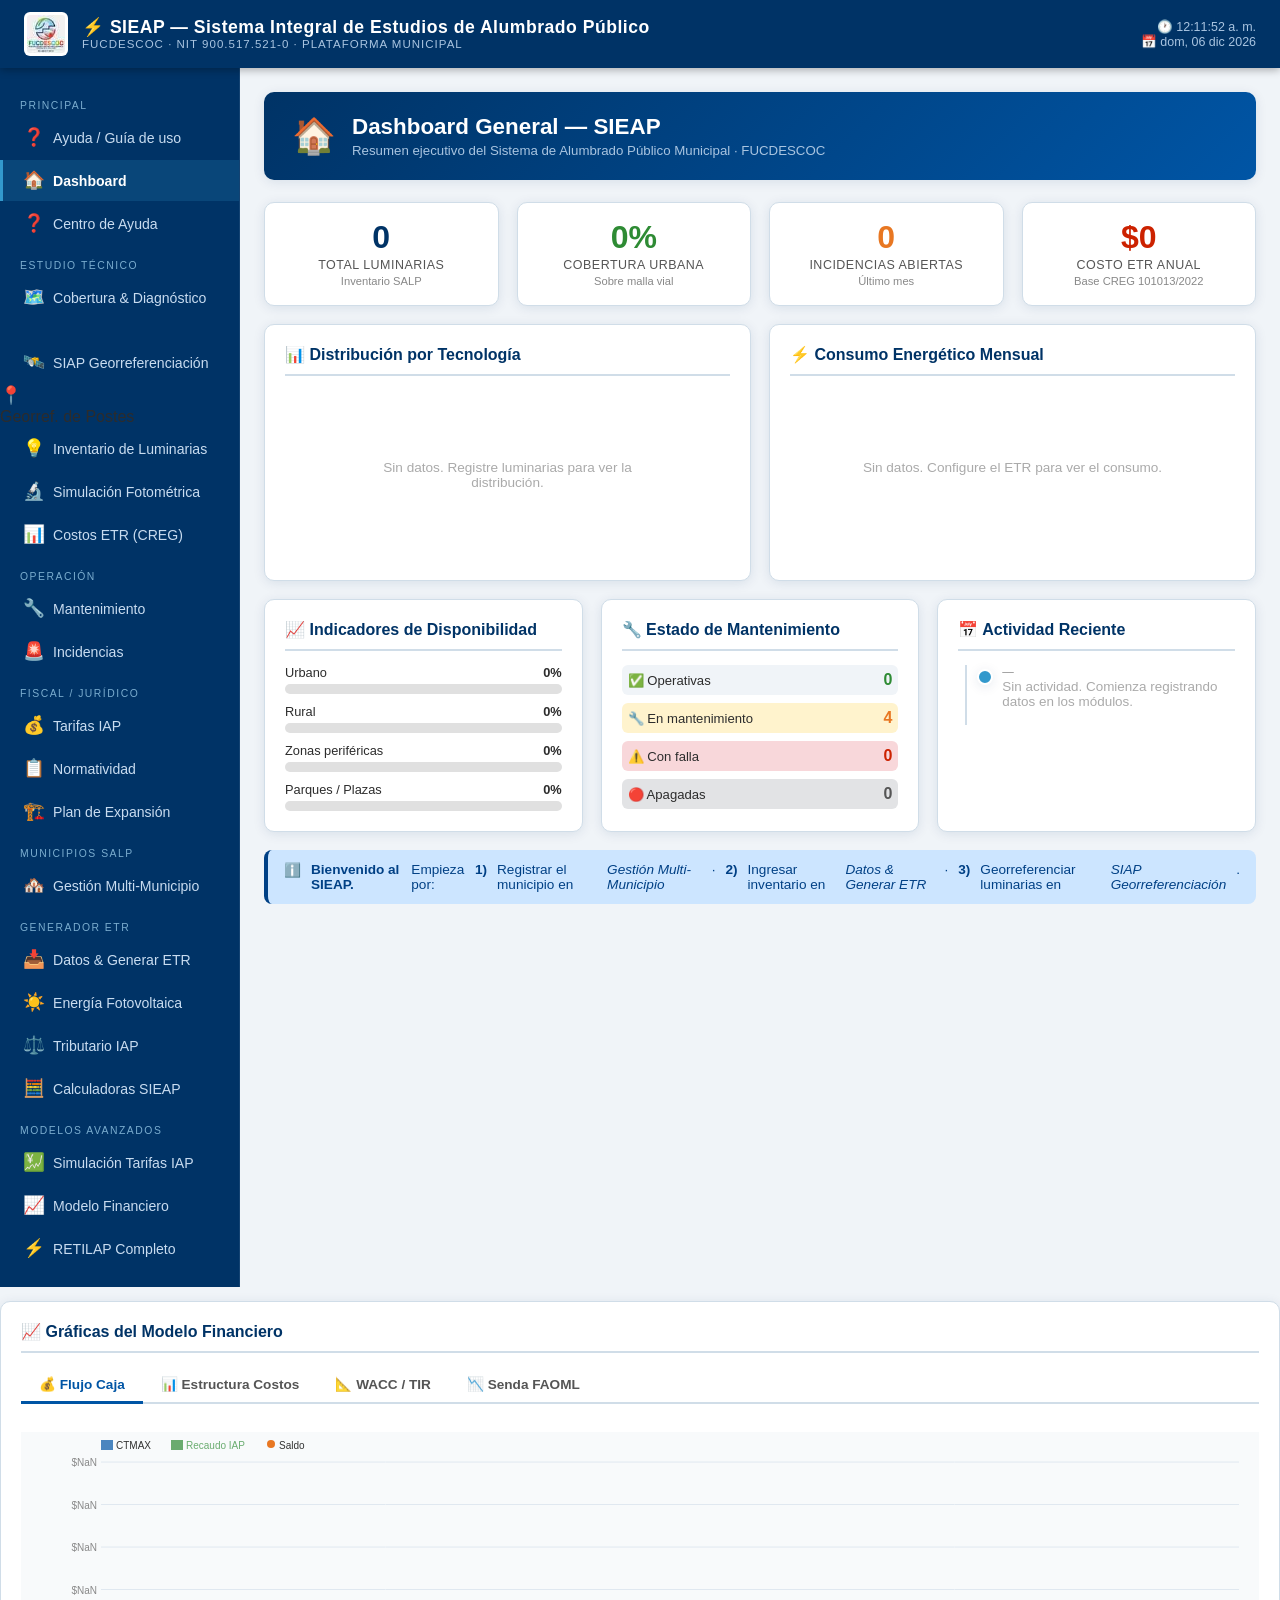
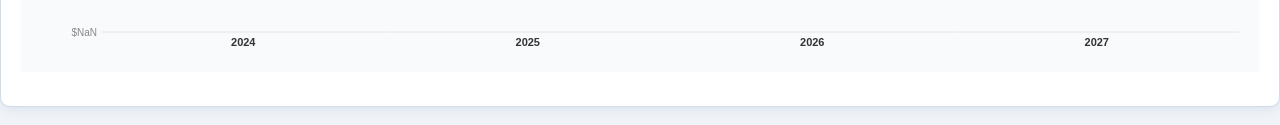
==== commit 48904099: "SIEAP v20 STANDALONE: todo inline, showPage funciona, todos los módulos" ====
--- a/index.html
+++ b/index.html
@@ -4,9 +4,43 @@
 <meta charset="UTF-8">
 <meta name="viewport" content="width=device-width, initial-scale=1.0">
 <title>SIEAP — Sistema Integral de Estudios de Alumbrado Público | FUCDESCOC</title>
-<link rel="preconnect" href="https://alvarobb2.github.io">
-<link rel="dns-prefetch" href="https://alvarobb2.github.io">
-<link rel="stylesheet" href="sieap.css" media="all">
+<style>:root { --azul-oscuro: #003366; --azul-medio: #0055A5; --azul-claro: #3399CC; --verde: #2E8B34; --rojo: #CC2200; --naranja: #E87722; --gris-oscuro: #2C2C2C; --gris-medio: #555; --gris-claro: #F0F4F8; --blanco: #FFFFFF; --borde: #D0DDE8; --sombra: 0 2px 12px rgba(0,51,102,0.10); --radius: 10px; } * { box-sizing: border-box; margin: 0; padding: 0; } body { font-family: 'Segoe UI', Arial, sans-serif; background: var(--gris-claro); color: var(--gris-oscuro); min-height: 100vh; } .topbar { background: var(--azul-oscuro); color: #fff; display: flex; align-items: center; justify-content: space-between; padding: 0 24px; height: 68px; box-shadow: 0 2px 8px rgba(0,0,0,0.3); position: sticky; top: 0; z-index: 1000; } .topbar-brand { display: flex; align-items: center; gap: 14px; } .topbar-logo { height: 48px; border-radius: 6px; background: white; padding: 3px; } .topbar-title { line-height: 1.2; } .topbar-title .app-name { font-size: 1.15rem; font-weight: 700; letter-spacing: 0.5px; color: #fff; } .topbar-title .app-sub { font-size: 0.72rem; color: #A8C4E0; text-transform: uppercase; letter-spacing: 1px; } .topbar-meta { font-size: 0.78rem; color: #A8C4E0; text-align: right; } .topbar-meta span { display: block; } .layout { display: flex; min-height: calc(100vh - 68px); } .sidebar { width: 240px; min-width: 240px; background: var(--azul-oscuro); padding: 18px 0; display: flex; flex-direction: column; gap: 2px; border-right: 1px solid rgba(255,255,255,0.08); } .sidebar-section { font-size: 0.65rem; color: #7AADCF; text-transform: uppercase; letter-spacing: 1.5px; padding: 10px 20px 4px; margin-top: 4px; } .sidebar-item { display: flex; align-items: center; gap: 10px; padding: 10px 20px; cursor: pointer; border-left: 3px solid transparent; color: #C8DCF0; font-size: 0.88rem; transition: all 0.18s; text-decoration: none; } .sidebar-item:hover { background: rgba(255,255,255,0.07); color: #fff; border-left-color: var(--azul-claro); } .sidebar-item.active { background: rgba(51,153,204,0.18); color: #fff; border-left-color: var(--azul-claro); font-weight: 600; } .sidebar-icon { font-size: 1.1rem; width: 20px; text-align: center; } .main { flex: 1; padding: 24px; overflow-x: hidden; } .page { display: none; } .page.active { display: block; } .page-header { background: linear-gradient(135deg, var(--azul-oscuro) 0%, var(--azul-medio) 100%); color: white; border-radius: var(--radius); padding: 22px 28px; margin-bottom: 22px; display: flex; align-items: center; gap: 16px; box-shadow: var(--sombra); } .page-header-icon { font-size: 2.2rem; } .page-header h1 { font-size: 1.4rem; font-weight: 700; } .page-header p { font-size: 0.83rem; color: #A8C4E0; margin-top: 3px; } .card { background: var(--blanco); border-radius: var(--radius); padding: 20px; box-shadow: var(--sombra); margin-bottom: 18px; border: 1px solid var(--borde); } .card-title { font-size: 1rem; font-weight: 700; color: var(--azul-oscuro); margin-bottom: 14px; padding-bottom: 10px; border-bottom: 2px solid var(--borde); display: flex; align-items: center; gap: 8px; } .grid-2 { display: grid; grid-template-columns: 1fr 1fr; gap: 18px; } .grid-3 { display: grid; grid-template-columns: 1fr 1fr 1fr; gap: 18px; } .grid-4 { display: grid; grid-template-columns: repeat(4, 1fr); gap: 18px; } .kpi { background: white; border-radius: var(--radius); padding: 18px; border: 1px solid var(--borde); box-shadow: var(--sombra); text-align: center; } .kpi-value { font-size: 2rem; font-weight: 800; color: var(--azul-oscuro); line-height: 1; } .kpi-label { font-size: 0.78rem; color: var(--gris-medio); margin-top: 5px; text-transform: uppercase; letter-spacing: 0.5px; } .kpi-sub { font-size: 0.7rem; color: #888; margin-top: 3px; } .kpi.verde .kpi-value { color: var(--verde); } .kpi.naranja .kpi-value { color: var(--naranja); } .kpi.rojo .kpi-value { color: var(--rojo); } .kpi.azul .kpi-value { color: var(--azul-medio); } .form-row { display: grid; grid-template-columns: repeat(auto-fit, minmax(200px, 1fr)); gap: 14px; margin-bottom: 14px; } .form-group { display: flex; flex-direction: column; gap: 4px; } .form-group label { font-size: 0.78rem; font-weight: 600; color: var(--azul-oscuro); } .form-group input, .form-group select, .form-group textarea { padding: 9px 12px; border: 1.5px solid var(--borde); border-radius: 7px; font-size: 0.88rem; color: var(--gris-oscuro); background: #fff; transition: border 0.2s; font-family: inherit; } .form-group input:focus, .form-group select:focus, .form-group textarea:focus { outline: none; border-color: var(--azul-claro); } .btn { padding: 9px 18px; border-radius: 7px; border: none; cursor: pointer; font-size: 0.88rem; font-weight: 600; transition: all 0.18s; display: inline-flex; align-items: center; gap: 6px; font-family: inherit; } .btn-primary { background: var(--azul-medio); color: white; } .btn-primary:hover { background: var(--azul-oscuro); transform: translateY(-1px); } .btn-success { background: var(--verde); color: white; } .btn-success:hover { background: #1e6b24; } .btn-danger { background: var(--rojo); color: white; } .btn-danger:hover { background: #a01a00; } .btn-warning { background: var(--naranja); color: white; } .btn-warning:hover { background: #c0601a; } .btn-outline { background: transparent; color: var(--azul-medio); border: 1.5px solid var(--azul-medio); } .btn-outline:hover { background: var(--azul-medio); color: white; } .btn-sm { padding: 5px 12px; font-size: 0.78rem; } .btn-group { display: flex; gap: 10px; flex-wrap: wrap; margin-top: 10px; } .table-wrap { overflow-x: auto; } table { width: 100%; border-collapse: collapse; font-size: 0.85rem; } thead th { background: var(--azul-oscuro); color: white; padding: 10px 12px; text-align: left; font-size: 0.78rem; text-transform: uppercase; letter-spacing: 0.5px; } tbody tr { border-bottom: 1px solid var(--borde); } tbody tr:hover { background: #EBF2FA; } tbody td { padding: 9px 12px; } .badge { display: inline-block; padding: 2px 9px; border-radius: 20px; font-size: 0.72rem; font-weight: 600; } .badge-verde { background: #D4EDDA; color: #1a7a2a; } .badge-amarillo { background: #FFF3CD; color: #856404; } .badge-rojo { background: #F8D7DA; color: #721c24; } .badge-azul { background: #CCE5FF; color: #004085; } .badge-gris { background: #E2E3E5; color: #383d41; } .mapa-container { background: linear-gradient(135deg, #1a3d5c 0%, #0a2540 100%); border-radius: var(--radius); height: 380px; position: relative; overflow: hidden; cursor: crosshair; } .mapa-grid { position: absolute; inset: 0; background-image: repeating-linear-gradient(0deg, rgba(255,255,255,0.03) 0, rgba(255,255,255,0.03) 1px, transparent 1px, transparent 40px), repeating-linear-gradient(90deg, rgba(255,255,255,0.03) 0, rgba(255,255,255,0.03) 1px, transparent 1px, transparent 40px); } .mapa-street { position: absolute; background: rgba(255,255,255,0.08); } .mapa-street.h { height: 6px; left: 0; right: 0; } .mapa-street.v { width: 6px; top: 0; bottom: 0; } .poste { position: absolute; width: 14px; height: 14px; border-radius: 50%; border: 2px solid white; transform: translate(-50%, -50%); cursor: pointer; transition: all 0.2s; font-size: 8px; display: flex; align-items: center; justify-content: center; color: white; font-weight: bold; } .poste:hover { transform: translate(-50%, -50%) scale(1.5); z-index: 10; } .poste.operativo { background: #2ECC71; box-shadow: 0 0 8px rgba(46,204,113,0.6); } .poste.falla { background: #E74C3C; box-shadow: 0 0 8px rgba(231,76,60,0.6); } .poste.mantenimiento { background: #F39C12; box-shadow: 0 0 8px rgba(243,156,18,0.6); } .poste.apagado { background: #7F8C8D; } .mapa-legend { position: absolute; bottom: 14px; left: 14px; background: rgba(0,0,0,0.7); border-radius: 8px; padding: 10px 14px; display: flex; gap: 14px; align-items: center; } .legend-item { display: flex; align-items: center; gap: 5px; font-size: 0.72rem; color: white; } .legend-dot { width: 10px; height: 10px; border-radius: 50%; border: 1.5px solid rgba(255,255,255,0.5); } .mapa-toolbar { position: absolute; top: 14px; right: 14px; display: flex; flex-direction: column; gap: 6px; } .mapa-btn { background: rgba(0,0,0,0.65); border: 1px solid rgba(255,255,255,0.2); color: white; width: 34px; height: 34px; border-radius: 6px; display: flex; align-items: center; justify-content: center; cursor: pointer; font-size: 1rem; transition: background 0.2s; } .mapa-btn:hover { background: rgba(0,100,200,0.6); } .mapa-coords { position: absolute; bottom: 14px; right: 14px; background: rgba(0,0,0,0.6); color: #7AADCF; font-size: 0.7rem; padding: 5px 10px; border-radius: 5px; font-family: monospace; } .mapa-info { position: absolute; top: 14px; left: 14px; background: rgba(0,51,102,0.85); border: 1px solid rgba(51,153,204,0.4); border-radius: 8px; padding: 8px 12px; color: white; font-size: 0.75rem; } .mapa-info strong { color: #7AADCF; } .gauge-wrap { text-align: center; } .gauge-svg { width: 120px; height: 70px; } .tabs { display: flex; gap: 0; border-bottom: 2px solid var(--borde); margin-bottom: 18px; } .tab-btn { padding: 9px 18px; border: none; background: transparent; cursor: pointer; font-size: 0.85rem; font-weight: 600; color: var(--gris-medio); border-bottom: 3px solid transparent; margin-bottom: -2px; transition: all 0.18s; font-family: inherit; } .tab-btn:hover { color: var(--azul-medio); } .tab-btn.active { color: var(--azul-medio); border-bottom-color: var(--azul-medio); } .tab-panel { display: none; } .tab-panel.active { display: block; } .alert { padding: 12px 16px; border-radius: 8px; font-size: 0.85rem; margin-bottom: 12px; display: flex; align-items: flex-start; gap: 10px; } .alert-info { background: #CCE5FF; border-left: 4px solid #004085; color: #004085; } .alert-success { background: #D4EDDA; border-left: 4px solid #1a7a2a; color: #1a7a2a; } .alert-warning { background: #FFF3CD; border-left: 4px solid #856404; color: #856404; } .alert-danger { background: #F8D7DA; border-left: 4px solid #721c24; color: #721c24; } .progress-wrap { background: #E0E0E0; border-radius: 10px; height: 10px; overflow: hidden; } .progress-bar { height: 100%; border-radius: 10px; transition: width 0.5s; } .progress-bar.verde { background: var(--verde); } .progress-bar.azul { background: var(--azul-medio); } .progress-bar.naranja { background: var(--naranja); } .progress-bar.rojo { background: var(--rojo); } .timeline { list-style: none; position: relative; padding-left: 24px; } .timeline::before { content: ''; position: absolute; left: 7px; top: 0; bottom: 0; width: 2px; background: var(--borde); } .timeline li { position: relative; padding: 0 0 16px 20px; font-size: 0.84rem; } .timeline li::before { content: ''; position: absolute; left: -5px; top: 4px; width: 12px; height: 12px; border-radius: 50%; background: var(--azul-claro); border: 2px solid white; box-shadow: var(--sombra); } .timeline li .tl-date { font-size: 0.72rem; color: #888; margin-bottom: 2px; } .timeline li .tl-text { color: var(--gris-oscuro); } .bar-chart { display: flex; align-items: flex-end; gap: 8px; height: 130px; padding: 0 8px; } .bar-item { flex: 1; display: flex; flex-direction: column; align-items: center; gap: 4px; } .bar-fill { width: 100%; border-radius: 4px 4px 0 0; transition: height 0.5s; min-height: 4px; } .bar-label { font-size: 0.65rem; color: #888; text-align: center; } .bar-val { font-size: 0.68rem; font-weight: 700; color: var(--azul-oscuro); } .norma-card { border-left: 4px solid var(--azul-claro); background: white; border-radius: 0 8px 8px 0; padding: 12px 16px; margin-bottom: 10px; box-shadow: var(--sombra); } .norma-card.decreto { border-left-color: var(--naranja); } .norma-card.resolucion { border-left-color: var(--verde); } .norma-card.ley { border-left-color: var(--azul-claro); } .norma-card.retilap { border-left-color: var(--rojo); } .norma-num { font-weight: 800; font-size: 0.95rem; color: var(--azul-oscuro); } .norma-desc { font-size: 0.82rem; color: var(--gris-medio); margin-top: 3px; } .norma-art { font-size: 0.78rem; color: var(--azul-claro); margin-top: 5px; font-style: italic; } .tarifa-result { background: linear-gradient(135deg, var(--azul-oscuro), var(--azul-medio)); color: white; border-radius: var(--radius); padding: 22px; text-align: center; margin-top: 16px; } .tarifa-result .monto { font-size: 2.4rem; font-weight: 900; color: #FFD700; } .tarifa-result .concepto { font-size: 0.82rem; color: #A8C4E0; } .incidencia-card { background: white; border-radius: 8px; padding: 14px; border: 1px solid var(--borde); margin-bottom: 10px; display: flex; gap: 12px; align-items: flex-start; box-shadow: var(--sombra); } .incid-icon { font-size: 1.6rem; flex-shrink: 0; } .incid-body { flex: 1; } .incid-title { font-weight: 700; font-size: 0.9rem; color: var(--azul-oscuro); } .incid-meta { font-size: 0.75rem; color: #888; margin-top: 2px; } .incid-status { flex-shrink: 0; } .modal-overlay { display: none; position: fixed; inset: 0; background: rgba(0,0,0,0.5); z-index: 2000; align-items: center; justify-content: center; } .modal-overlay.show { display: flex; } .modal { background: white; border-radius: 12px; width: 560px; max-width: 95vw; max-height: 90vh; overflow-y: auto; padding: 28px; box-shadow: 0 20px 60px rgba(0,0,0,0.3); } .modal-header { display: flex; justify-content: space-between; align-items: center; margin-bottom: 20px; } .modal-title { font-size: 1.1rem; font-weight: 700; color: var(--azul-oscuro); } .modal-close { background: none; border: none; font-size: 1.4rem; cursor: pointer; color: #888; line-height: 1; } .modal-close:hover { color: var(--rojo); } .poste-tooltip { display: none; position: absolute; background: rgba(0,20,60,0.95); color: white; font-size: 0.72rem; padding: 8px 12px; border-radius: 8px; border: 1px solid rgba(51,153,204,0.5); z-index: 100; pointer-events: none; min-width: 160px; white-space: nowrap; } .poste:hover .poste-tooltip { display: block; top: 18px; left: 18px; } @media (max-width: 768px) { .sidebar { display: none; } .grid-4 { grid-template-columns: repeat(2, 1fr); } .grid-3 { grid-template-columns: 1fr; } .grid-2 { grid-template-columns: 1fr; } }
+#sieap-loader{position:fixed;inset:0;background:#003366;display:flex;flex-direction:column;align-items:center;justify-content:center;z-index:99999;transition:opacity 0.4s;}
+#sieap-loader .spin{width:50px;height:50px;border:4px solid rgba(255,255,255,0.2);border-top-color:#FFD700;border-radius:50%;animation:spin 0.8s linear infinite;margin-bottom:16px;}
+#sieap-loader p{color:white;font-family:Arial;font-size:1rem;font-weight:600;}
+@keyframes spin{to{transform:rotate(360deg)}} .page{display:none!important}
+#page-dashboard{display:block!important}
+.sidebar-item.active{background:rgba(51,153,204,.18)!important;color:#fff!important;border-left-color:#3399CC!important;font-weight:600!important} .leaflet-container { font-family: 'Segoe UI', Arial, sans-serif; }
+.geo-tab-btn { padding: 7px 14px; border: none; background: transparent; cursor: pointer; font-size: 0.8rem; font-weight: 600; color: #888; border-bottom: 3px solid transparent; margin-bottom: -2px; transition: all 0.18s; font-family: inherit;
+}
+.geo-tab-btn:hover { color: #0055A5; }
+.geo-tab-btn.active { color: #0055A5; border-bottom-color: #0055A5; }
+.geo-popup { font-family: 'Segoe UI', Arial, sans-serif !important; font-size: 0.8rem !important; min-width: 220px;
+}
+.geo-popup h4 { margin: 0 0 6px; color: #003366; font-size: 0.9rem; }
+.geo-popup table { width: 100%; border-collapse: collapse; }
+.geo-popup td { padding: 2px 4px; }
+.geo-popup td:first-child { color: #888; }
+.geo-popup td:last-child { font-weight: 700; }
+.geo-popup .popup-edit { display: block; margin-top: 8px; padding: 4px 10px; background: #0055A5; color: white; border: none; border-radius: 5px; cursor: pointer; font-size: 0.78rem; width: 100%; text-align: center;
+} .lum-marker { width: 20px; height: 20px; border-radius: 50%; border: 3px solid white; box-shadow: 0 0 8px rgba(0,0,0,0.5); display: flex; align-items: center; justify-content: center; font-size: 10px; font-weight: bold; cursor: pointer;
+}
+.lum-operativa { background: #2ECC71; box-shadow: 0 0 10px rgba(46,204,113,0.7); }
+.lum-falla { background: #E74C3C; box-shadow: 0 0 10px rgba(231,76,60,0.7); animation: pulse-red 1.5s infinite; }
+.lum-mantenimiento { background: #F39C12; box-shadow: 0 0 10px rgba(243,156,18,0.6); }
+.lum-reemplazar { background: #E74C3C; border-color: #FFD700; box-shadow: 0 0 10px rgba(231,76,60,0.5); }
+.lum-apagada { background: #7F8C8D; }
+@keyframes pulse-red { 0%,100%{box-shadow:0 0 8px rgba(231,76,60,0.7);} 50%{box-shadow:0 0 18px rgba(231,76,60,1);} }
+.geo-lista-item { padding: 8px 12px; border-bottom: 1px solid #F0F4F8; cursor: pointer; transition: background 0.15s; display: flex; align-items: center; gap: 8px;
+}
+.geo-lista-item:hover { background: #EBF2FA; }
+.geo-lista-dot { width: 8px; height: 8px; border-radius: 50%; flex-shrink: 0; }
+#sieap-loader{position:fixed;inset:0;background:#003366;display:flex;flex-direction:column;align-items:center;justify-content:center;z-index:99999;transition:opacity 0.4s;}
+#sieap-loader .spin{width:50px;height:50px;border:4px solid rgba(255,255,255,0.2);border-top-color:#FFD700;border-radius:50%;animation:spin 0.8s linear infinite;margin-bottom:16px;}
+#sieap-loader p{color:white;font-family:Arial;font-size:1rem;font-weight:600;}
+@keyframes spin{to{transform:rotate(360deg)}} .page{display:none!important}
+#page-dashboard{display:block!important}
+.sidebar-item.active{background:rgba(51,153,204,.18)!important;color:#fff!important;border-left-color:#3399CC!important;font-weight:600!important}</style>
 <meta name="viewport" content="width=device-width,initial-scale=1">
 <meta http-equiv="Cache-Control" content="max-age=86400">
 <style>
@@ -16,8 +50,8 @@
 .layout{display:flex;min-height:calc(100vh - 68px)}
 .sidebar{width:240px;min-width:240px;background:#003366;padding:18px 0;border-right:1px solid rgba(255,255,255,.08)}
 .main{flex:1;padding:24px;overflow-x:hidden}
-.page{display:none}
-.page.active{display:block}
+.page{display:none!important}
+.page.active{display:block!important}
 .sidebar-item{display:flex;align-items:center;gap:10px;padding:10px 20px;cursor:pointer;border-left:3px solid transparent;color:#C8DCF0;font-size:.88rem;text-decoration:none;transition:all .18s}
 .sidebar-item:hover,.sidebar-item.active{background:rgba(255,255,255,.07);color:#fff;border-left-color:#3399CC}
 .sidebar-item.active{font-weight:600;background:rgba(51,153,204,.18)}
@@ -55,100 +89,13 @@
 #page-dashboard{display:block!important}
 .sk{background:linear-gradient(90deg,#e8edf2 25%,#d0d8e4 50%,#e8edf2 75%);background-size:200% 100%;animation:sk 1.2s infinite;border-radius:8px;height:80px;margin-bottom:12px}
 @keyframes sk{0%{background-position:200% 0}100%{background-position:-200% 0}}
-</style><script>
-function showPage(id){
-  var pages=document.querySelectorAll('.page');
-  for(var i=0;i<pages.length;i++){pages[i].style.display='none';pages[i].classList.remove('active');}
-  var t=document.getElementById('page-'+id);
-  if(t){t.style.display='block';t.classList.add('active');}
-  var items=document.querySelectorAll('.sidebar-item');
-  for(var j=0;j<items.length;j++){
-    items[j].classList.remove('active');
-    var oc=items[j].getAttribute('onclick')||'';
-    if(oc.indexOf("'"+id+"'")!==-1){items[j].classList.add('active');}
-  }
-  if(id==='geo-pro'&&typeof geoInitMap==='function'){setTimeout(geoInitMap,150);}
-  window.scrollTo(0,0);
-}
-
-function muni_nuevo() {
-  var modal = document.getElementById('muni-modal');
-  if(modal) {
-    // Limpiar campos
-    ['mn-nombre','mn-dpto','mn-nit','mn-dane','mn-secretario','mn-alcalde','mn-comer'].forEach(function(id){
-      var e=document.getElementById(id); if(e) e.value='';
-    });
-    ['mn-luminarias','mn-cr','mn-csee','mn-recaudo','mn-id'].forEach(function(id){
-      var e=document.getElementById(id); if(e) e.value='0';
-    });
-    var v=document.getElementById('mn-vigencia'); if(v) v.value='2024-2027';
-    modal.style.display='flex';
-  }
-}
-
-function muni_guardar() {
-  var nombre = document.getElementById('mn-nombre')?.value?.trim();
-  if(!nombre){ showToast('⚠️ Ingresa el nombre del municipio','error'); return; }
-  var dpto = document.getElementById('mn-dpto')?.value||'';
-  var nit = document.getElementById('mn-nit')?.value||'';
-  var dane = document.getElementById('mn-dane')?.value||'';
-  var sec = document.getElementById('mn-secretario')?.value||'';
-  var alc = document.getElementById('mn-alcalde')?.value||'';
-  var vig = document.getElementById('mn-vigencia')?.value||'2024-2027';
-  var com = document.getElementById('mn-comer')?.value||'';
-  var lums = parseFloat(document.getElementById('mn-luminarias')?.value)||0;
-  var cr = parseFloat(document.getElementById('mn-cr')?.value)||0;
-  var csee = parseFloat(document.getElementById('mn-csee')?.value)||0;
-  var recaudo = parseFloat(document.getElementById('mn-recaudo')?.value)||0;
-  var idP = parseFloat(document.getElementById('mn-id')?.value||99)/100;
-
-  var wacc=0.1136, vida=20;
-  var caanA = cr>0 ? cr*(wacc/(1-Math.pow(1+wacc,-vida))) : 0;
-  var cinvA = caanA*idP;
-  var caomA = cr*0.074*idP;
-  var cotrA = (cinvA+caomA)*0.08;
-  var ctmaxA = cseeA*12 + cinvA + caomA + cotrA;
-  var cseeA_cal = csee;
-  ctmaxA = cseeA_cal*12 + cinvA + caomA + cotrA;
-  var cumple = (recaudo*12) <= ctmaxA;
-
-  var id_edit = 'M-' + Date.now();
-  if(!window.MUNICIPIOS_DB) window.MUNICIPIOS_DB = {};
-  window.MUNICIPIOS_DB[id_edit] = {
-    id:id_edit, nombre:nombre, dpto:dpto, nit:nit, dane:dane,
-    secretario:sec, alcalde:alc, vigencia:vig, comercializadora:com,
-    luminarias:lums, cr_total:cr, csee_mes:csee, recaudo_mes:recaudo,
-    id_pct:idP, ctmax_anual:ctmaxA, recaudo_anual:recaudo*12, cumple_art351:cumple,
-    ts:new Date().toISOString()
-  };
-  try{ localStorage.setItem('MUNICIPIOS_DB', JSON.stringify(window.MUNICIPIOS_DB)); }catch(e){}
-
-  document.getElementById('muni-modal').style.display='none';
-  if(typeof muni_renderLista==='function') muni_renderLista();
-  if(typeof muni_renderComparativo==='function') muni_renderComparativo();
-  showToast('✅ Municipio "'+nombre+'" registrado exitosamente');
-
-  // Precargar en ETR
-  var eEl = document.getElementById('etr-municipio'); if(eEl) eEl.value=nombre;
-  var dEl = document.getElementById('etr-dpto'); if(dEl) dEl.value=dpto;
-}
-
-function showTab(btn,pid){
-  var p=btn.closest('.card')||btn.closest('.page');
-  if(!p)return;
-  p.querySelectorAll('.tab-btn').forEach(function(b){b.classList.remove('active');});
-  p.querySelectorAll('.tab-panel').forEach(function(tp){tp.style.display='none';tp.classList.remove('active');});
-  btn.classList.add('active');
-  var panel=document.getElementById(pid);
-  if(panel){panel.style.display='block';panel.classList.add('active');}
-}
-</script>
+</style>
 </head>
 <body>
 
 <div class="topbar">
 <div class="topbar-brand">
-<img src="[data-uri]" class="topbar-logo" alt="FUCDESCOC">
+<img src="[data-uri]" class="topbar-logo" alt="FUCDESCOC">
 <div class="topbar-title">
 <div class="app-name">⚡ SIEAP — Sistema Integral de Estudios de Alumbrado Público</div>
 <div class="app-sub">FUCDESCOC · NIT 900.517.521-0 · Plataforma Municipal</div>
@@ -236,7 +183,7 @@
 </a>
 </nav>
 <main class="main">
-<div id="page-dashboard" class="page active" style="display:block" style="display:block">
+<div id="page-dashboard" class="page active" style="display:block">
 <div class="page-header">
 <span class="page-header-icon">🏠</span>
 <div>
@@ -316,7 +263,7 @@
 ℹ️ <strong>Bienvenido al SIEAP.</strong> Empieza por: <strong>1)</strong> Registrar el municipio en <em>Gestión Multi-Municipio</em> · <strong>2)</strong> Ingresar inventario en <em>Datos & Generar ETR</em> · <strong>3)</strong> Georreferenciar luminarias en <em>SIAP Georreferenciación</em>.
 </div>
 </div>
-<div id="page-cobertura" class="page">
+<div id="page-cobertura" class="page" style="display:none">
 <div class="page-header">
 <span class="page-header-icon">🗺️</span>
 <div>
@@ -416,7 +363,7 @@
 </div>
 </div>
 </div>
-<div id="page-georreferenciacion" class="page">
+<div id="page-georreferenciacion" class="page" style="display:none">
 <div class="page-header">
 <span class="page-header-icon">📍</span>
 <div>
@@ -514,7 +461,7 @@
 </div>
 </div>
 </div>
-<div id="page-luminarias" class="page">
+<div id="page-luminarias" class="page" style="display:none">
 <div class="page-header">
 <span class="page-header-icon">💡</span>
 <div>
@@ -595,7 +542,7 @@
 </div>
 </div>
 </div>
-<div id="page-simulacion" class="page">
+<div id="page-simulacion" class="page" style="display:none">
 <div class="page-header">
 <span class="page-header-icon">🔬</span>
 <div>
@@ -649,7 +596,7 @@
 </div>
 </div>
 </div>
-<div id="page-costos" class="page">
+<div id="page-costos" class="page" style="display:none">
 <div class="page-header">
 <span class="page-header-icon">📊</span>
 <div>
@@ -758,7 +705,7 @@
 </div>
 </div>
 </div>
-<div id="page-mantenimiento" class="page">
+<div id="page-mantenimiento" class="page" style="display:none">
 <div class="page-header">
 <span class="page-header-icon">🔧</span>
 <div>
@@ -827,7 +774,7 @@
 </div>
 </div>
 </div>
-<div id="page-incidencias" class="page">
+<div id="page-incidencias" class="page" style="display:none">
 <div class="page-header">
 <span class="page-header-icon">🚨</span>
 <div>
@@ -893,7 +840,7 @@
 </div>
 </div>
 </div>
-<div id="page-tarifas" class="page">
+<div id="page-tarifas" class="page" style="display:none">
 <div class="page-header">
 <span class="page-header-icon">💰</span>
 <div>
@@ -1024,7 +971,7 @@
 </div>
 </div>
 </div>
-<div id="page-normatividad" class="page">
+<div id="page-normatividad" class="page" style="display:none">
 <div class="page-header">
 <span class="page-header-icon">📋</span>
 <div>
@@ -1164,7 +1111,7 @@
 </div>
 </div>
 </div>
-<div id="page-expansiones" class="page">
+<div id="page-expansiones" class="page" style="display:none">
 <div class="page-header">
 <span class="page-header-icon">🏗️</span>
 <div>
@@ -1241,7 +1188,7 @@
 <canvas id="chart-faom-senda" height="200" style="width:100%;max-height:260px;"></canvas>
 </div>
 </div>
-<div id="page-sim-tarifas" class="page">
+<div id="page-sim-tarifas" class="page" style="display:none">
 <div class="page-header" style="background:linear-gradient(135deg,#1a4a1a,#2E8B34);">
 <span class="page-header-icon">💰</span>
 <div>
@@ -1321,7 +1268,7 @@
 </div>
 </div>
 </div>
-<div id="page-financiero" class="page">
+<div id="page-financiero" class="page" style="display:none">
 <div class="page-header" style="background:linear-gradient(135deg,#1a2a4a,#003366);">
 <span class="page-header-icon">📈</span>
 <div>
@@ -1435,7 +1382,7 @@
 </div>
 </div>
 </div>
-<div id="page-retilap" class="page">
+<div id="page-retilap" class="page" style="display:none">
 <div class="page-header" style="background:linear-gradient(135deg,#4a1a00,#CC2200);">
 <span class="page-header-icon">⚡</span>
 <div>
@@ -1553,7 +1500,7 @@
 </div>
 </div>
 </div>
-<div id="page-datos-etr" class="page">
+<div id="page-datos-etr" class="page" style="display:none">
 <div class="page-header" style="background:linear-gradient(135deg,#2a1a4a,#5a2d8a);">
 <span class="page-header-icon">📥</span>
 <div>
@@ -1713,7 +1660,7 @@
 <div id="etr-status" style="margin-top:10px;"></div>
 </div>
 </div>
-<div id="page-geo-pro" class="page">
+<div id="page-geo-pro" class="page" style="display:none">
 <div class="page-header" style="background:linear-gradient(135deg,#0a1628,#003366);">
 <span class="page-header-icon">🗺️</span>
 <div>
@@ -2067,7 +2014,7 @@
 </div>
 </div>
 
-<div id="page-municipios" class="page">
+<div id="page-municipios" class="page" style="display:none">
 <div class="page-header" style="background:linear-gradient(135deg,#1a3a1a,#2E8B34);">
 <span class="page-header-icon">🏘️</span>
 <div>
@@ -2139,7 +2086,7 @@
 </div>
 </div>
 </div>
-<div id="page-fotovoltaico" class="page">
+<div id="page-fotovoltaico" class="page" style="display:none">
 <div class="page-header" style="background:linear-gradient(135deg,#7a4a00,#E87722);">
 <span class="page-header-icon">☀️</span>
 <div>
@@ -2208,7 +2155,7 @@
 </div>
 </div>
 </div>
-<div id="page-tributario" class="page">
+<div id="page-tributario" class="page" style="display:none">
 <div class="page-header" style="background:linear-gradient(135deg,#1a0a2e,#4a1a7a);">
 <span class="page-header-icon">⚖️</span>
 <div>
@@ -2395,7 +2342,7 @@
 </div>
 </div>
 </div>
-<div id="page-calculadoras" class="page">
+<div id="page-calculadoras" class="page" style="display:none">
 <div class="page-header" style="background:linear-gradient(135deg,#0a2a0a,#1a6a1a);">
 <span class="page-header-icon">🧮</span>
 <div>
@@ -3115,6 +3062,3610 @@
 
 <div id="sieap-toast" style="display:none;"></div>
 <div id="sieap-toast"></div>
-<script src="sieap.js"></script>
+
+<script>
+// ── NAVEGACIÓN — disponible inmediatamente ─────────────
+function showPage(id) {
+  var pages = document.querySelectorAll('.page');
+  for(var i=0;i<pages.length;i++) {
+    pages[i].style.display = 'none';
+    pages[i].classList.remove('active');
+  }
+  var target = document.getElementById('page-' + id);
+  if(target) {
+    target.style.display = 'block';
+    target.classList.add('active');
+  }
+  var items = document.querySelectorAll('.sidebar-item');
+  for(var j=0;j<items.length;j++) {
+    items[j].classList.remove('active');
+    var oc = items[j].getAttribute('onclick') || '';
+    if(oc.indexOf("'" + id + "'") !== -1) items[j].classList.add('active');
+  }
+  if(id === 'geo-pro' && typeof geoInitMap === 'function') setTimeout(geoInitMap, 150);
+  window.scrollTo(0,0);
+}
+
+function showTab(btn, pid) {
+  var container = btn.closest('.card') || btn.closest('.page');
+  if(!container) return;
+  container.querySelectorAll('.tab-btn').forEach(function(b){b.classList.remove('active');});
+  container.querySelectorAll('.tab-panel').forEach(function(p){p.style.display='none';p.classList.remove('active');});
+  btn.classList.add('active');
+  var panel = document.getElementById(pid);
+  if(panel){panel.style.display='block';panel.classList.add('active');}
+}
+
+// ── JS PRINCIPAL ────────────────────────────────────────
+
+// Restaurar MUNICIPIOS_DB al cargar
+(function() {
+  try {
+    var saved = localStorage.getItem('MUNICIPIOS_DB');
+    if(saved) window.MUNICIPIOS_DB = JSON.parse(saved);
+    else window.MUNICIPIOS_DB = {};
+  } catch(e) { window.MUNICIPIOS_DB = {}; }
+})();
+
+// ── NAVEGACIÓN PRINCIPAL ─────────────────────────────────
+function showPage(id) {
+  // Ocultar todas las páginas
+  var pages = document.querySelectorAll('.page');
+  for(var i=0;i<pages.length;i++) {
+    pages[i].style.display = 'none';
+    pages[i].classList.remove('active');
+  }
+  // Mostrar la página seleccionada
+  var target = document.getElementById('page-' + id);
+  if(target) {
+    target.style.display = 'block';
+    target.classList.add('active');
+  }
+  // Actualizar sidebar
+  var items = document.querySelectorAll('.sidebar-item');
+  for(var j=0;j<items.length;j++) {
+    items[j].classList.remove('active');
+    var oc = items[j].getAttribute('onclick') || '';
+    if(oc.indexOf("'"+id+"'") !== -1 || oc.indexOf('"'+id+'"') !== -1) {
+      items[j].classList.add('active');
+    }
+  }
+  // Iniciar mapa si es geo
+  if(id === 'geo-pro' && typeof geoInitMap === 'function') {
+    setTimeout(geoInitMap, 150);
+  }
+}
+
+setInterval(updateClock, 1000);
+updateClock();
+var postesData = [];
+document.addEventListener('DOMContentLoaded', () => {
+  var mapa = document.getElementById('mapa-principal');
+  if(mapa) {
+  mapa.addEventListener('mousemove', e => {
+  var rect = mapa.getBoundingClientRect();
+  var relX = (e.clientX - rect.left)/rect.width;
+  var relY = (e.clientY - rect.top)/rect.height;
+  var lat = (9.3414 + (0.5 - relY)*0.02).toFixed(5);
+  var lon = (-75.2917 + (relX - 0.5)*0.03).toFixed(5);
+  var coordEl = document.getElementById('mapa-coords');
+  if(coordEl) coordEl.textContent = `Lat: ${lat}° N · Lon: ${lon}° W`;
+  });
+  }
+  renderPosotes();
+  renderCharts();
+  calcularSimulacion();
+  calcularCostos();
+  calcularTarifa();
+});
+var costos = {csee:0, cinv:0, caom:0, cotros:0};
+var tarifasBase = {
+  '1':{pct:0.025, tope:4200},
+  '2':{pct:0.030, tope:6800},
+  '3':{pct:0.045, tope:12500},
+  '4':{pct:0.060, tope:22000},
+  '5':{pct:0.080, tope:38000},
+  '6':{pct:0.100, tope:55000},
+  'com':{kwh:85, tope:null},
+  'ind':{kwh:95, tope:null},
+  'of':{kwh:0, tope:0},
+};
+var retilapReqs = {
+  M1: {emMin:150, uo:0.40, ul:0.70, ti:10, fhs:0, irc:65},
+  M2: {emMin:75, uo:0.40, ul:0.70, ti:10, fhs:0, irc:65},
+  M3: {emMin:30, uo:0.40, ul:0.60, ti:15, fhs:1, irc:65},
+  M4: {emMin:15, uo:0.40, ul:null, ti:15, fhs:5, irc:60},
+  P1: {emMin:15, uo:0.35, ul:null, ti:null, fhs:5, irc:80},
+  P2: {emMin:8, uo:0.25, ul:null, ti:null, fhs:10, irc:70},
+  E:  {emMin:50, uo:0.40, ul:null, ti:null, fhs:5, irc:70},
+};
+document.addEventListener("DOMContentLoaded", function(){
+  setTimeout(calcularFinanciero, 600);
+  setTimeout(verificarRetilap, 700);
+  setTimeout(calcularIndicadores, 800);
+  setTimeout(calcularURE, 900);
+}, false);
+var ETR_D = {};
+document.addEventListener('DOMContentLoaded',function(){ setTimeout(calcETR,400); });
+var geoMap = null;
+var geoMarkers = {};
+var geoLayer = null;
+var geoSatLayer = null;
+var geoAddModeActive = false;
+var geoCurrentId = null;
+var geoFotoData = null;
+var geoFoto2Data = null;
+var SIAP_DB = {};
+var CREG_UCAP = {
+  'LED': { cr_base: 850000, vida: 25, faomL: 0.074, eficaciaMin: 100 },
+  'HID': { cr_base: 520000, vida: 15, faomL: 0.074, eficaciaMin: 70 },
+  'Mercurio': { cr_base: 380000, vida: 15, faomL: 0.074, eficaciaMin: 40 },
+  'Haluro': { cr_base: 600000, vida: 15, faomL: 0.074, eficaciaMin: 75 },
+  'Induccion': { cr_base: 700000, vida: 20, faomL: 0.074, eficaciaMin: 90 },
+};
+var RETILAP_REQS = {
+  M1:{emMin:150,uo:0.40,ul:0.70,ti:10,fhs:0,irc:65},
+  M2:{emMin:75,uo:0.40,ul:0.70,ti:10,fhs:0,irc:65},
+  M3:{emMin:30,uo:0.40,ul:0.60,ti:15,fhs:1,irc:65},
+  M4:{emMin:15,uo:0.40,ul:null,ti:15,fhs:5,irc:60},
+  P1:{emMin:15,uo:0.35,ul:null,ti:null,fhs:5,irc:80},
+  P2:{emMin:8,uo:0.25,ul:null,ti:null,fhs:10,irc:70},
+  E:{emMin:50,uo:0.40,ul:null,ti:null,fhs:5,irc:70},
+};
+var ESTADO_COLORS = {
+  operativa:'#2ECC71', falla:'#E74C3C', mantenimiento:'#F39C12',
+  reemplazar:'#E74C3C', apagada:'#7F8C8D'
+};
+document.addEventListener('keydown', function(e) {
+  if (e.key === 'Escape' && geoAddModeActive) {
+  geoAddModeActive = false;
+  var banner = document.getElementById('geo-add-banner');
+  if (banner) banner.style.display = 'none';
+  if (geoMap) geoMap.getContainer().style.cursor = '';
+  }
+});
+
+
+var MUNICIPIOS_DB = JSON.parse(localStorage.getItem('MUNICIPIOS_DB') || '{}');
+var _origCalcETR = calcETR;
+calcETR = function() {
+  _origCalcETR.apply(this, arguments);
+  setTimeout(() => {
+  if(window.ETR_D && ETR_D.flujo) {
+  window._flujoData = ETR_D.flujo;
+  window._costosData = { csee:ETR_D.cseeMes||0, cinv:ETR_D.cinvMes||0, caom:ETR_D.caomMes||0, cotr:ETR_D.cotrMes||0 };
+  window._waccData = { tir:ETR_D.tir||0, inversion:ETR_D.crTot*0.03||0, flujo:ETR_D.flujo.map(f=>f.saldo) };
+  }
+  renderGraficasFinancieras();
+  }, 300);
+};
+var _origCalcFin = typeof calcularFinanciero==='function' ? calcularFinanciero : null;
+if(_origCalcFin) {
+  calcularFinanciero = function() {
+  _origCalcFin.apply(this, arguments);
+  setTimeout(renderGraficasFinancieras, 400);
+  };
+}
+document.addEventListener('DOMContentLoaded', function() {
+  setTimeout(() => {
+  muni_renderLista();
+  muni_renderComparativo();
+  }, 500);
+});
+var EXPANSION_DB = JSON.parse(localStorage.getItem('EXPANSION_DB')||'[]');
+document.addEventListener('DOMContentLoaded', function() {
+  setTimeout(() => {
+  expansionActualizarTabla();
+  if(typeof calcFV === 'function') calcFV();
+  if(typeof calcTribBase === 'function') calcTribBase();
+  }, 600);
+});
+
+
+document.addEventListener('DOMContentLoaded', function() {
+  setTimeout(actualizarDashboard, 500);
+});
+document.addEventListener('DOMContentLoaded', function(){
+  var fechaHoy = new Date().toISOString().split('T')[0];
+  var fin = document.getElementById('mora-fecha-fin');
+  var fechaHoy2 = new Date().toISOString().split('T')[0];
+  if(fin) fin.value = fechaHoy2;
+  var ccFecha = document.getElementById('cc-fecha-mp');
+  if(ccFecha) ccFecha.value = hoy;
+});
+var TARIFAS_DB = JSON.parse(localStorage.getItem('TARIFAS_DB')||'[]');
+window.addEventListener('load', function(){
+  setTimeout(tarifaRenderTabla, 200);
+});
+var DB = {
+  get: (key) => { try { return JSON.parse(localStorage.getItem('SIEAP_'+key)||'[]'); } catch(e){ return []; } },
+  set: (key, val) => { try { localStorage.setItem('SIEAP_'+key, JSON.stringify(val)); } catch(e){} },
+  add: (key, item) => { var arr = DB.get(key); arr.push({...item, id: Date.now(), ts: new Date().toISOString()}); DB.set(key, arr); return arr; },
+  del: (key, id) => { var arr = DB.get(key).filter(i=>i.id!==id); DB.set(key, arr); return arr; },
+  update: (key, id, item) => { var arr = DB.get(key).map(i=>i.id===id?{...i,...item}:i); DB.set(key, arr); return arr; }
+};
+var COBERTURA_DB = [];
+document.addEventListener('DOMContentLoaded', function() {
+  setTimeout(inicializarModulos, 50);
+});
+
+function _agregarBotonesGuardar() {
+  
+  var btnGroupSim = document.querySelector('#page-simulacion .btn-group');
+  if(btnGroupSim && !btnGroupSim.querySelector('[onclick*="guardarSimulacion"]')) {
+  var btn = document.createElement('button');
+  btn.className = 'btn btn-success';
+  btn.onclick = guardarSimulacion;
+  btn.innerHTML = '💾 Guardar simulación';
+  btnGroupSim.appendChild(btn);
+  }
+  var totalTab = document.getElementById('tab-total');
+  if(totalTab && !totalTab.querySelector('[onclick*="guardarResultadosETR"]')) {
+  var btnGroup = document.createElement('div');
+  btnGroup.className = 'btn-group';
+  btnGroup.style.marginTop = '12px';
+  btnGroup.innerHTML = '<button class="btn btn-success" onclick="guardarResultadosETR()">💾 Guardar resultados ETR</button>';
+  totalTab.appendChild(btnGroup);
+  }
+  var tabReg = document.getElementById('tab-registro');
+  if(tabReg) {
+  var inputs = tabReg.querySelectorAll('input[type="text"], input[type="number"], select');
+  var ids = ['lum-reg-codigo','lum-reg-tec','lum-reg-pot','lum-reg-flujo','lum-reg-irc','lum-reg-ip','lum-reg-anio','lum-reg-vida','lum-reg-zona','lum-reg-valor'];
+  inputs.forEach((inp, i) => { if(!inp.id && ids[i]) inp.id = ids[i]; });
+  
+  var btnReg = tabReg.querySelector('.btn-primary');
+  if(btnReg) btnReg.onclick = lumRegistrar;
+  var btnLimp = tabReg.querySelector('.btn-outline');
+  if(btnLimp) btnLimp.onclick = lumLimpiar;
+  
+  var selTec = tabReg.querySelector('select');
+  if(selTec && !selTec.id) selTec.id = 'lum-reg-tec';
+  }
+}
+
+function _agregarHistorialSimulacion() {
+  var simPage = document.getElementById('page-simulacion');
+  if(simPage && !document.getElementById('sim-historial')) {
+  var div = document.createElement('div');
+  div.className = 'card';
+  div.innerHTML = `<div class="card-title">📋 Historial de Simulaciones Guardadas</div>
+  <div id="sim-historial" style="display:flex;flex-direction:column;gap:6px;">
+  <div style="color:#aaa;font-size:0.8rem;text-align:center;padding:10px;">Sin simulaciones guardadas aún.</div>
+  </div>`;
+  simPage.appendChild(div);
+  
+  var sims = DB.get('simulaciones');
+  if(sims.length > 0) {
+  var h = document.getElementById('sim-historial');
+  h.innerHTML = sims.slice(-5).reverse().map(s=>`
+  <div style="padding:6px 10px;background:#F0F4F8;border-radius:5px;font-size:0.78rem;display:flex;justify-content:space-between;">
+  <span>${s.via} | Ancho:${s.ancho}m | Esp:${s.espaciado}m | ${s.fecha}</span>
+  <span><strong>${s.em} lux</strong> ${s.cumple}</span>
+  </div>`).join('');
+  }
+  }
+}
+
+function abrirArchivo(accept, callback) {
+  var input = document.createElement('input');
+  input.type = 'file'; input.accept = accept;
+  input.onchange = e => { if(e.target.files[0]) callback(e.target.files[0]); };
+  input.click();
+}
+
+function actualizarDashboard() {
+  
+  var lumTotal = Object.keys(window.SIAP_DB||{}).length;
+  safeSet('dash-total-lum', lumTotal || '0');
+  var incAbiertas = document.querySelectorAll('.incidencia-card').length;
+  safeSet('dash-incidencias', incAbiertas || '0');
+  if(window.ETR_D && ETR_D.ctmaxA) {
+  safeSet('dash-costo-etr', formatCOPM(ETR_D.ctmaxA));
+  }
+  var kmTot = parseFloat(document.getElementById('etr-km-tot')?.value)||0;
+  var kmIlum = parseFloat(document.getElementById('etr-km-ilum')?.value)||0;
+  if(kmTot > 0) {
+  var pct = ((kmIlum/kmTot)*100).toFixed(1)+'%';
+  safeSet('dash-cobertura', pct);
+  safeSet('disp-urb', pct);
+  }
+  var enMant = document.querySelectorAll('.badge-amarillo').length;
+  safeSet('mant-mant', enMant || '0');
+}
+
+function actualizarTablaPostes() {
+  var tbody = document.getElementById('tabla-postes');
+  tbody.innerHTML = '';
+  postesData.forEach(p => {
+  var badgeMap = {operativo:'badge-verde', falla:'badge-rojo', mantenimiento:'badge-amarillo', apagado:'badge-gris'};
+  tbody.innerHTML += `<tr>
+  <td><strong>${p.id}</strong></td>
+  <td>${p.tipo}</td>
+  <td>${p.altura}m</td>
+  <td><span class="badge ${badgeMap[p.estado] || 'badge-gris'}">${p.estado}</span></td>
+  <td><button class="btn btn-sm btn-outline">🗑️</button></td>
+  </tr>`;
+  });
+}
+
+function agregarPoste() {
+  
+  showPage('geo-pro');
+  setTimeout(()=>{
+  var lat = document.getElementById('in-lat')?.value;
+  var lon = document.getElementById('in-lon')?.value;
+  if(lat && lon) {
+  var ftLat = document.getElementById('ft-lat');
+  var ftLon = document.getElementById('ft-lon');
+  if(ftLat) ftLat.value = lat;
+  if(ftLon) ftLon.value = lon;
+  }
+  if(typeof geoModalOpen === 'function') geoModalOpen();
+  }, 300);
+  showToast('📍 Usa el módulo SIAP Georreferenciación para agregar postes con mapa real', 'info');
+}
+
+function alertBox(tipo, texto) {
+  var colors = {success:'#D4EDDA:#1a7a2a', warning:'#FFF3CD:#856404', danger:'#F8D7DA:#721c24', info:'#CCE5FF:#004085'};
+  var [bg, color] = (colors[tipo]||'#F0F4F8:#333').split(':');
+  return `<div style="background:${bg};border-radius:8px;padding:12px 16px;font-size:0.82rem;color:${color};border-left:4px solid ${color};">${texto}</div>`;
+}
+
+function boxAzul(titulo, items) {
+  return `<div style="background:linear-gradient(135deg,#003366,#0055A5);color:white;border-radius:10px;padding:16px;margin-bottom:10px;">
+  <div style="font-weight:700;color:#FFD700;margin-bottom:10px;font-size:0.9rem;">${titulo}</div>
+  <div style="display:flex;flex-direction:column;gap:6px;">
+  ${items.map(([k,v,color])=>`<div style="display:flex;justify-content:space-between;padding:5px 8px;background:rgba(255,255,255,0.08);border-radius:5px;">
+  <span style="color:#A8C4E0;font-size:0.8rem;">${k}</span>
+  <strong style="color:${color||'#FFD700'};font-size:0.82rem;">${v}</strong>
+  </div>`).join('')}
+  </div></div>`;
+}
+
+function calcActualizacion() {
+  var anioBase = gV('idx-anio-base') || 2024;
+  var anioAct = gV('idx-anio-act') || 2026;
+  var n = anioAct - anioBase;
+  if(n <= 0) return;
+
+  var csee = gV('idx-csee');
+  var cinv = gV('idx-cinv');
+  var caom = gV('idx-caom');
+  var cotr = gV('idx-cotr');
+  var ipc = gV('idx-ipc')/100 || 0.062;
+  var ipp = gV('idx-ipp')/100 || 0.085;
+  var faom = gV('idx-faom') || 0.074;
+
+  var cseeAct = csee * Math.pow(1+ipp, n);
+  var cinvAct = cinv * Math.pow(1+ipc*0.5, n);
+  var caomAct = caom * Math.pow(1+ipc*0.7, n);
+  var cotrAct = cotr * Math.pow(1+ipc, n);
+  var totalBase = csee+cinv+caom+cotr;
+  var totalAct = cseeAct+cinvAct+caomAct+cotrAct;
+  var variacion = totalBase > 0 ? ((totalAct/totalBase)-1)*100 : 0;
+
+  setRes('res-actualizacion', boxAzul('📈 ETR ACTUALIZADO — '+anioBase+' → '+anioAct, [
+  ['CSEE actualizado (×IPP^'+n+')', fmtCOP(cseeAct), 'white'],
+  ['CINV actualizado', fmtCOP(cinvAct), 'white'],
+  ['CAOM actualizado (FAOML='+faom+')', fmtCOP(caomAct), 'white'],
+  ['COTR actualizado (×IPC^'+n+')', fmtCOP(cotrAct), 'white'],
+  ['CTMAX base', fmtCOP(totalBase), '#A8C4E0'],
+  ['CTMAX ACTUALIZADO', fmtCOP(totalAct), '#FFD700'],
+  ['Variación total', variacion.toFixed(1)+'%', variacion>15?'#E74C3C':'#2ECC71'],
+  ]) + alertBox('info','Res. CREG 101013/2022: CSEE se actualiza con IPP (energía). CINV con IPC parcial. CAOM con FAOML de la senda anual.'));
+}
+
+function calcCobroCoactivo() {
+  var capital = gV('cc-capital');
+  var intereses = gV('cc-intereses');
+  var sanciones = gV('cc-sanciones');
+  var gastos = gV('cc-gastos');
+  var cuotas = gV('cc-cuotas');
+  var total = capital + intereses + sanciones + gastos;
+  var cuota = cuotas > 0 ? total/cuotas : 0;
+
+  setRes('res-cobro-coactivo', boxAzul('📋 LIQUIDACIÓN COBRO COACTIVO — Arts. 823-843 ET', [
+  ['Capital IAP', fmtCOP(capital), 'white'],
+  ['Intereses de mora (Art.634 ET)', fmtCOP(intereses), '#A8C4E0'],
+  ['Sanciones', fmtCOP(sanciones), '#A8C4E0'],
+  ['Gastos de cobro', fmtCOP(gastos), '#A8C4E0'],
+  ['TOTAL DEUDA', fmtCOP(total), '#FFD700'],
+  cuotas > 0 ? ['Cuota mensual acuerdo ('+cuotas+')', fmtCOP(cuota), '#2ECC71'] : ['Pago de contado', 'Sí', '#2ECC71'],
+  ]) + alertBox('info','Arts. 823-843 ET: Proceso administrativo de cobro coactivo. Mandamiento de pago, excepciones, embargo y remate de bienes.'));
+}
+
+function calcCostoUnitario() {
+  var n = gV('cu-lum');
+  var csee = gV('cu-csee');
+  var cinv = gV('cu-cinv');
+  var caom = gV('cu-caom');
+  var cotr = gV('cu-cotr');
+  var activo = gV('cu-activo');
+  var vida = gV('cu-vida') || 25;
+  if(!n) { setRes('res-costo-unitario','<div style="padding:20px;color:#aaa;text-align:center;">Ingresa el número de luminarias</div>'); return; }
+
+  var ctmaxMes = csee+cinv+caom+cotr;
+  var costoUnit = n > 0 ? ctmaxMes/n : 0;
+  var depAnual = activo > 0 ? activo/vida : 0;
+  var cpm = n > 0 ? caom/n : 0;
+
+  setRes('res-costo-unitario', boxAzul('📊 COSTO UNITARIO POR PUNTO DE LUZ', [
+  ['N° luminarias SALP', n.toLocaleString('es-CO'), 'white'],
+  ['CTMAX mensual total', fmtCOP(ctmaxMes), 'white'],
+  ['Costo unit. mensual total', fmtCOP(costoUnit), '#FFD700'],
+  ['  → CSEE/luminaria/mes', fmtCOP(n>0?csee/n:0), '#A8C4E0'],
+  ['  → CINV/luminaria/mes', fmtCOP(n>0?cinv/n:0), '#A8C4E0'],
+  ['  → CAOM/luminaria/mes', fmtCOP(cpm), '#A8C4E0'],
+  ['  → COTR/luminaria/mes', fmtCOP(n>0?cotr/n:0), '#A8C4E0'],
+  activo>0 ? ['Depreciación anual/lum.', fmtCOP(depAnual), '#A8D8A8'] : ['','',''],
+  ['Costo unit. anual', fmtCOP(costoUnit*12), '#2ECC71'],
+  ].filter(r=>r[0])) + alertBox('info','Base: Res. CREG 101013/2022. El costo unitario permite verificar la proporcionalidad de las tarifas IAP por contribuyente.'));
+}
+
+function calcETR() {
+  
+  var crL = etrG('i-crL'), crTA = etrG('i-crTA');
+  var crTot = crL + crTA;
+  var lLed=etrG('i-led'),pLed=etrG('i-pled');
+  var lHid=etrG('i-hid'),pHid=etrG('i-phid');
+  var lMerc=etrG('i-merc'),pMerc=etrG('i-pmerc');
+  var totLum = lLed+lHid+lMerc;
+  var el1=document.getElementById('i-total'); if(el1) el1.value=totLum.toLocaleString('es-CO');
+  var el2=document.getElementById('i-crTot'); if(el2) el2.value=formatCOP(Math.round(crTot));
+  var tKwh=etrG('p-tkwh'), hd=etrG('p-hd');
+  var wacc=etrG('p-wacc')/100, vu=etrG('p-vu'), idP=etrG('p-id')/100;
+  var faoML=etrG('p-faomL'), faoMS=0.040;
+  var ipp=etrG('p-ipp')/100, ipc=etrG('p-ipc')/100;
+  var cInt=etrG('p-int'), cSga=etrG('p-sga');
+  var ambPct=etrG('p-amb')/100, polPct=etrG('p-pol')/100;
+  var estPct=etrG('p-est')/100, icaPct=etrG('p-ica')/100;
+  var crecP=etrG('p-crec')/100;
+  var potKw = (lLed*pLed + lHid*pHid + lMerc*pMerc)/1000;
+  var ceeMes = potKw * hd * 30.4;
+  var cseeMes = ceeMes * tKwh;
+  var caanA = crTot>0 ? crTot*(wacc/(1-Math.pow(1+wacc,-vu))) : 0;
+  var caanMes = caanA/12;
+  var cinvMes = caanMes*idP;
+  var caomMes = (crTA*faoMS + crL*faoML)*idP/12;
+  var cAmb = caomMes*ambPct;
+  var base = cinvMes+caomMes+cAmb+cSga;
+  var cPol=base*polPct, cEst=base*estPct, cIca=base*icaPct;
+  var cotrMes = cInt+cAmb+cSga+cPol+cEst+cIca;
+  var expM=etrG('p-exp')/12, ornM=etrG('p-orn')/12;
+  var ctmaxMes = cseeMes+cinvMes+caomMes+cotrMes+expM+ornM;
+  var ctmaxA = ctmaxMes*12;
+  var secs=[{id:'e1',t:'pct'},{id:'e2',t:'pct'},{id:'e3',t:'pct'},
+  {id:'e4',t:'pct'},{id:'e5',t:'pct'},{id:'e6',t:'pct'},
+  {id:'com',t:'kwh'},{id:'ind',t:'kwh'}];
+  var recMes=0; var det={};
+  secs.forEach(s=>{
+  var cnt=etrG('cnt-'+s.id), kwh=etrG('kwh-'+s.id), tar=etrG('tar-'+s.id);
+  var iap = s.t==='pct' ? kwh*tKwh*(tar/100) : kwh*tar;
+  det[s.id]={cnt,kwh,iap,total:iap*cnt};
+  recMes+=iap*cnt;
+  });
+  var cumple = recMes<=ctmaxMes;
+  var supMes = recMes-ctmaxMes;
+  var senda={2024:0.086,2025:0.080,2026:0.074,2027:0.069,2028:0.063};
+  var flujo=[];
+  for(var i=1;i<=4;i++){
+  var anio=2023+i;
+  var fL=senda[anio]||0.063;
+  var csA=cseeMes*12*Math.pow(1+ipp,i);
+  var caanAnio=crTot*(wacc/(1-Math.pow(1+wacc,-vu)));
+  var ciA=caanAnio*idP;
+  var caA=(crTA*faoMS+crL*fL)*idP;
+  var cAmbA=caA*ambPct, basA=(ciA+caA+cAmbA+cSga*12);
+  var cotA=cInt*12+cAmbA+cSga*12+basA*polPct+basA*estPct+basA*icaPct;
+  var capA=csA+ciA+caA+cotA+etrG('p-exp')+etrG('p-orn');
+  var recA=recMes*12*Math.pow(1+crecP,i);
+  flujo.push({anio,csA,ciA,caA,cotA,capA,recA,saldo:recA-capA});
+  }
+  var invT=crTot*0.03;
+  var tirL=-0.9,tirH=5;
+  for(var it=0;it<100;it++){
+  var tm=(tirL+tirH)/2; var npv=-invT;
+  flujo.forEach((f,i)=>{npv+=f.saldo/Math.pow(1+tm,i+1);});
+  if(npv>0) tirL=tm; else tirH=tm;
+  if(tirH-tirL<0.0001) break;
+  }
+  var tir=(tirL+tirH)/2;
+  var vpn=-invT; flujo.forEach((f,i)=>{vpn+=f.saldo/Math.pow(1+wacc,i+1);});
+  var bc = recMes*12*4/(ctmaxA*4);
+  ['er-csee','er-cinv','er-caom','er-cotr'].forEach((id,i)=>{
+  safeSet(id, formatCOPM([cseeMes,cinvMes,caomMes,cotrMes][i]));
+  });
+  safeSet('er-ctmax', formatCOP(Math.round(ctmaxMes)));
+  safeSet('er-ctmax-a','Anual: '+formatCOP(Math.round(ctmaxA)));
+  safeSet('er-caan', formatCOPM(caanA));
+  safeSet('er-tir', (tir*100).toFixed(2)+'%');
+  safeSet('er-vpn', formatCOPM(vpn));
+  safeSet('er-rec', formatCOP(Math.round(recMes)));
+  safeSet('er-bc', bc.toFixed(3));
+
+  var a351 = document.getElementById('er-art351');
+  if(a351) a351.innerHTML=`<div style="background:${cumple?'#D4EDDA':'#F8D7DA'};border-radius:8px;padding:14px;text-align:center;">
+  <div style="font-size:1.8rem;">${cumple?'✅':'⚠️'}</div>
+  <div style="font-weight:700;color:${cumple?'#1a7a2a':'#721c24'};font-size:0.9rem;">Art. 351 Ley 1819/2016</div>
+  <div style="font-size:0.78rem;color:#555;margin-top:5px;">
+  Recaudo: <strong>${formatCOP(Math.round(recMes))}</strong><br>
+  CTMAX: <strong>${formatCOP(Math.round(ctmaxMes))}</strong><br>
+  ${(recMes/ctmaxMes*100).toFixed(1)}% del tope legal
+  </div>
+  <div style="margin-top:8px;font-weight:700;font-size:0.85rem;color:${cumple?'#1a7a2a':'#721c24'};">
+  ${cumple?'✅ CUMPLE — Tarifas válidas':'⚠️ EXCEDE — Revisar tarifas'}
+  </div>
+  </div>`;
+  var fb = document.getElementById('er-flujo');
+  if(fb) fb.innerHTML = flujo.map(f=>`<tr>
+  <td><strong>${f.anio}</strong></td>
+  <td>${formatCOPM(f.csA)}</td><td>${formatCOPM(f.ciA)}</td>
+  <td>${formatCOPM(f.caA)}</td><td>${formatCOPM(f.cotA)}</td>
+  <td><strong>${formatCOPM(f.capA)}</strong></td>
+  <td>${formatCOPM(f.recA)}</td>
+  <td style="color:${f.saldo>=0?'#CC2200':'#2E8B34'};font-weight:700;">${f.saldo>=0?'+':''}${formatCOPM(f.saldo)}</td>
+  <td>${f.recA<=f.capA?'<span class="badge badge-verde">OK</span>':'<span class="badge badge-rojo">Exc.</span>'}</td>
+  </tr>`).join('');
+  var iapDiv=document.getElementById('iap-live');
+  if(iapDiv){
+  var rows=Object.entries(det).map(([k,v])=>`<tr>
+  <td>${{e1:'E1',e2:'E2',e3:'E3',e4:'E4',e5:'E5',e6:'E6',com:'Comercial',ind:'Industrial'}[k]}</td>
+  <td style="text-align:right;">${v.cnt.toLocaleString('es-CO')}</td>
+  <td style="text-align:right;">${formatCOP(Math.round(v.iap))}</td>
+  <td style="text-align:right;"><strong>${formatCOP(Math.round(v.total))}</strong></td>
+  </tr>`).join('');
+  iapDiv.innerHTML=`<table style="width:100%;font-size:0.8rem;border-collapse:collapse;">
+  <thead><tr style="background:#003366;color:white;"><th style="padding:5px;text-align:left;">Sector</th><th style="padding:5px;text-align:right;">Contrib.</th><th style="padding:5px;text-align:right;">IAP/usuario</th><th style="padding:5px;text-align:right;">Recaudo</th></tr></thead>
+  <tbody>${rows}</tbody>
+  <tfoot><tr style="background:#003366;color:white;font-weight:700;"><td style="padding:5px;" colspan="3">TOTAL RECAUDO IAP</td><td style="padding:5px;text-align:right;">${formatCOP(Math.round(recMes))}</td></tr></tfoot>
+  </table>`;
+  }
+  ETR_D={mun:etrS('etr-municipio'),dpto:etrS('etr-dpto'),vig:etrS('etr-vigencia'),sec:etrS('etr-secretario'),
+  totLum,lLed,lHid,lMerc,potKw,crTot,crL,crTA,wacc,vu,idP,faoML,faoMS,tKwh,hd,ceeMes,
+  cseeMes,caanA,caanMes,cinvMes,caomMes,cAmb,cSga,cPol,cEst,cIca,cotrMes,expM,ornM,ctmaxMes,ctmaxA,
+  recMes,supMes,cumple,tir,vpn,bc,flujo,det,
+  kmTot:etrG('etr-km-tot'),kmIlum:etrG('etr-km-ilum'),parques:etrG('etr-parques')};
+}
+
+function calcFV() {
+  var lum=parseFloat(document.getElementById('fv-lum')?.value)||50;
+  var pot=parseFloat(document.getElementById('fv-pot')?.value)||100;
+  var horas=parseFloat(document.getElementById('fv-horas')?.value)||12;
+  var diasAut=parseFloat(document.getElementById('fv-dias-aut')?.value)||2;
+  var hsp=parseFloat(document.getElementById('fv-hsp')?.value)||5.2;
+  var efic=parseFloat(document.getElementById('fv-efic')?.value)/100||0.85;
+  var volt=parseFloat(document.getElementById('fv-volt')?.value)||24;
+  var dod=parseFloat(document.getElementById('fv-dod')?.value)/100||0.70;
+  var panelWp=parseFloat(document.getElementById('fv-panel-wp')?.value)||400;
+  var batAh=parseFloat(document.getElementById('fv-bat-ah')?.value)||200;
+  var precPanel=parseFloat(document.getElementById('fv-precio-panel')?.value)||1200000;
+  var precBat=parseFloat(document.getElementById('fv-precio-bat')?.value)||800000;
+  var tarifaEv=parseFloat(document.getElementById('fv-tarifa-ev')?.value)||890;
+  var vida=parseFloat(document.getElementById('fv-vida')?.value)||25;
+  var omPct=parseFloat(document.getElementById('fv-om')?.value)/100||0.015;
+  var cargaDia = lum*pot*horas/1000; 
+  
+  var capBatTotal = (cargaDia*diasAut*1000)/(volt*dod); 
+  
+  var numBat = Math.ceil(capBatTotal/batAh);
+  
+  var potFVkWp = cargaDia/(hsp*efic);
+  
+  var numPaneles = Math.ceil(potFVkWp*1000/panelWp);
+  
+  var invPaneles = numPaneles*precPanel;
+  var invBaterias = numBat*precBat;
+  var invOtros = (invPaneles+invBaterias)*0.25; 
+  var invTotal = invPaneles+invBaterias+invOtros;
+  
+  var kwhAnual = cargaDia*365;
+  var ahorroAnual = kwhAnual*tarifaEv;
+  var omAnual = invTotal*omPct;
+  var flujoNeto = ahorroAnual-omAnual;
+  var payback = invTotal/flujoNeto;
+  
+  var wacc=0.1136;
+  var vpn=-invTotal;
+  for(var i=1;i<=vida;i++) vpn+=flujoNeto/Math.pow(1+wacc,i);
+  
+  var desc_iva = invTotal*0.19;
+  var desc_renta = invTotal*0.50*0.33; 
+  var invNeta = invTotal-desc_iva-desc_renta;
+  var paybackNeto = invNeta/flujoNeto;
+  
+  var co2Anual = kwhAnual*0.000132;
+
+  var res = document.getElementById('fv-resultados');
+  if(res) res.innerHTML = `
+  <div style="background:linear-gradient(135deg,#7a4a00,#E87722);color:white;border-radius:8px;padding:14px;margin-bottom:10px;">
+  <div style="font-size:0.75rem;color:#FFE0A0;margin-bottom:6px;">DIMENSIONAMIENTO SISTEMA FV — SALP</div>
+  <div style="display:grid;grid-template-columns:1fr 1fr;gap:8px;font-size:0.8rem;">
+  <div><div style="color:#FFE0A0;">Carga diaria</div><strong>${cargaDia.toFixed(1)} kWh/día</strong></div>
+  <div><div style="color:#FFE0A0;">Potencia FV requerida</div><strong>${(potFVkWp).toFixed(2)} kWp</strong></div>
+  <div><div style="color:#FFE0A0;">N° Paneles (${panelWp}Wp)</div><strong>${numPaneles} paneles</strong></div>
+  <div><div style="color:#FFE0A0;">N° Baterías (${batAh}Ah/${volt}V)</div><strong>${numBat} baterías</strong></div>
+  <div><div style="color:#FFE0A0;">Cap. batería requerida</div><strong>${capBatTotal.toFixed(0)} Ah</strong></div>
+  <div><div style="color:#FFE0A0;">kWh generados/año</div><strong>${kwhAnual.toFixed(0).toLocaleString('es-CO')}</strong></div>
+  </div>
+  </div>
+  ${[
+  ['Paneles FV',formatCOP(Math.round(invPaneles)),''],
+  ['Baterías',formatCOP(Math.round(invBaterias)),''],
+  ['Controladores + Cableado + Inst.',formatCOP(Math.round(invOtros)),'25%'],
+  ['INVERSIÓN TOTAL',formatCOP(Math.round(invTotal)),''],
+  ['Ahorro energía/año',formatCOP(Math.round(ahorroAnual)),''],
+  ['O&M anual',formatCOP(Math.round(omAnual)),''],
+  ['Flujo neto anual',formatCOP(Math.round(flujoNeto)),''],
+  ['Payback simple',payback.toFixed(1)+' años',''],
+  ['CO₂ evitado/año',co2Anual.toFixed(1)+' ton',''],
+  ].map(([k,v,sub])=>`
+  <div style="display:flex;justify-content:space-between;padding:5px 8px;background:#F0F4F8;border-radius:5px;">
+  <span style="color:#888;font-size:0.78rem;">${k}</span><strong style="font-size:0.8rem;">${v}</strong>
+  </div>`).join('')}`;
+
+  var finDiv = document.getElementById('fv-financiero');
+  if(finDiv) finDiv.innerHTML = `
+  <div style="background:linear-gradient(135deg,#1a4a1a,#2E8B34);color:white;border-radius:8px;padding:14px;">
+  <div style="font-size:0.75rem;color:#A8D8A8;margin-bottom:8px;">ANÁLISIS FINANCIERO — LEY 1715/2014</div>
+  <div style="display:grid;grid-template-columns:1fr 1fr;gap:8px;font-size:0.79rem;">
+  <div><div style="color:#A8D8A8;">Inversión bruta</div><strong>${formatCOP(Math.round(invTotal))}</strong></div>
+  <div><div style="color:#A8D8A8;">Descuento IVA (Art.14)</div><strong style="color:#FFD700;">-${formatCOP(Math.round(desc_iva))}</strong></div>
+  <div><div style="color:#A8D8A8;">Deducción renta (Art.11)</div><strong style="color:#FFD700;">-${formatCOP(Math.round(desc_renta))}</strong></div>
+  <div><div style="color:#A8D8A8;">Inversión NETA</div><strong>${formatCOP(Math.round(invNeta))}</strong></div>
+  <div><div style="color:#A8D8A8;">Payback con incentivos</div><strong>${paybackNeto.toFixed(1)} años</strong></div>
+  <div><div style="color:#A8D8A8;">VPN al WACC 11.36%</div><strong style="color:${vpn>0?'#2ECC71':'#E74C3C'}">${formatCOPM(vpn)}</strong></div>
+  </div>
+  </div>`;
+}
+
+function calcFotometria() {
+  var clase = gS('foto-clase');
+  var flujo = gV('foto-flujo');
+  var fu = gV('foto-fu') || 0.72;
+  var fm = gV('foto-fm') || 0.80;
+  var ancho = gV('foto-ancho');
+  var espaciado = gV('foto-espaciado');
+  var emin = gV('foto-emin');
+  var emax = gV('foto-emax');
+  var pot = gV('foto-potencia');
+
+  var reqs = {M1:{em:150,uo:0.40,ul:0.70},M2:{em:75,uo:0.40,ul:0.70},M3:{em:30,uo:0.40,ul:0.60},M4:{em:15,uo:0.40,ul:null},P1:{em:15,uo:0.35,ul:null},P2:{em:8,uo:0.25,ul:null}};
+  var req = reqs[clase] || reqs['M3'];
+
+  var resultados = [];
+
+  if(flujo && ancho && espaciado) {
+  var emCalc = (flujo * fu * fm) / (espaciado * ancho);
+  var okEm = emCalc >= req.em;
+  resultados.push(['Em calculada (método lúmenes)', emCalc.toFixed(1)+' lux (req.≥'+req.em+')', okEm?'#2ECC71':'#E74C3C']);
+  resultados.push(['Eficiencia energética', pot?(emCalc*ancho*espaciado/(pot*1000)).toFixed(2)+' lux·m²/W':'—', 'white']);
+  }
+
+  if(emin && emax) {
+  var emMed = (emin+emax)/2;
+  var uo = emin/emMed;
+  var okUo = uo >= req.uo;
+  resultados.push(['Uo = Emin/Eprom medido', uo.toFixed(3)+' (req.≥'+req.uo+')', okUo?'#2ECC71':'#E74C3C']);
+  resultados.push(['Em medida (prom.)', emMed.toFixed(1)+' lux', 'white']);
+  }
+
+  if(resultados.length === 0) { setRes('res-fotometria','<div style="text-align:center;padding:20px;color:#aaa;">Ingresa al menos flujo+ancho+espaciado</div>'); return; }
+
+  setRes('res-fotometria', boxAzul('🔆 VERIFICACIÓN RETILAP §560 — Clase '+clase, resultados) +
+  alertBox('info','Requisito Em mínima clase '+clase+': '+req.em+' lux | Uo mín.: '+req.uo+(req.ul?' | Ul mín.: '+req.ul:''))
+  );
+}
+
+function calcLiqIAP() {
+  var sector = gS('liap-sector');
+  var kwh = gV('liap-kwh');
+  var tarifaE = gV('liap-tarifa-e');
+  var tasa = gV('liap-tasa');
+  var metodo = gS('liap-metodo');
+  var periodos = gV('liap-periodos') || 1;
+
+  if(!kwh && !tarifaE) { setRes('res-liap','<div style="text-align:center;padding:20px;color:#aaa;">Ingresa consumo y tarifa</div>'); return; }
+  if(sector === 'of') {
+  setRes('res-liap', alertBox('info','⚖️ Sector Oficial — Exento de IAP según Acuerdo Municipal.<br>Base: Art. 294 CP + MME Concepto 1-2019-014567.'));
+  return;
+  }
+
+  var factura = kwh * tarifaE;
+  var iap;
+  if(metodo === 'pct') iap = factura * (tasa/100);
+  else if(metodo === 'kwh') iap = kwh * tasa;
+  else iap = tasa;
+
+  var totalPeriodos = iap * periodos;
+  var anual = iap * 12;
+
+  setRes('res-liap', boxAzul('💰 LIQUIDACIÓN IAP', [
+  ['Consumo energía', kwh.toLocaleString('es-CO')+' kWh', 'white'],
+  ['Factura energía', fmtCOP(factura), 'white'],
+  ['Tarifa IAP aplicada', tasa+(metodo==='pct'?'%':metodo==='kwh'?' $/kWh':' $ fijo'), '#A8C4E0'],
+  ['IAP mensual', fmtCOP(iap), '#FFD700'],
+  ['Total '+periodos+' período(s)', fmtCOP(totalPeriodos), '#2ECC71'],
+  ['Proyección anual', fmtCOP(anual), '#A8C4E0'],
+  ]) + alertBox('info','Base: Art. 338 CP + CE Sent. Unif. 22161/2019 + Art. 351 Ley 1819/2016'));
+}
+
+function calcMora() {
+  var capital = gV('mora-capital');
+  var fechaIni = gS('mora-fecha-ini');
+  var fechaFin = gS('mora-fecha-fin');
+  var tasa = gV('mora-tasa');
+  if(!capital || !fechaIni || !fechaFin || !tasa) return;
+
+  var d1 = new Date(fechaIni);
+  var d2 = new Date(fechaFin);
+  var dias = Math.max(0, Math.floor((d2-d1)/(1000*60*60*24)));
+  var tasaDiaria = Math.pow(1+tasa/100, 1/365) - 1;
+  var intereses = capital * (Math.pow(1+tasaDiaria, dias) - 1);
+  var total = capital + intereses;
+
+  setRes('res-mora', boxAzul('⚖️ INTERESES DE MORA — Art. 634 ET', [
+  ['Capital en mora', fmtCOP(capital), 'white'],
+  ['Días en mora', dias.toLocaleString('es-CO'), '#A8C4E0'],
+  ['Tasa usura SFC (EA)', tasa.toFixed(2)+'%', '#A8C4E0'],
+  ['Tasa diaria equivalente', (tasaDiaria*100).toFixed(6)+'%', '#A8C4E0'],
+  ['Intereses de mora', fmtCOP(intereses), '#FFD700'],
+  ['TOTAL A PAGAR', fmtCOP(total), '#2ECC71'],
+  ]) + alertBox('warning','Art. 634 ET: Intereses = tasa de usura certificada por SFC, liquidada diariamente desde el vencimiento.'));
+}
+
+function calcPrescripcion() {
+  var fechaCaus = gS('presc-fecha');
+  var interrumpida = gS('presc-interrupcion');
+  var fechaInt = gS('presc-fecha-int');
+  if(!fechaCaus) return;
+
+  var hoy = new Date();
+  var d1 = new Date(fechaCaus);
+  var prescripcion5 = new Date(d1);
+  prescripcion5.setFullYear(prescripcion5.getFullYear()+5);
+
+  var prescripcionFinal = prescripcion5;
+  var analisis = '';
+
+  if(interrumpida === 'si' && fechaInt) {
+  var dInt = new Date(fechaInt);
+  var prescripcion5Int = new Date(dInt);
+  prescripcion5Int.setFullYear(prescripcion5Int.getFullYear()+5);
+  prescripcionFinal = prescripcion5Int;
+  analisis = 'El término se interrumpió con el mandamiento de pago y empezó a correr nuevamente desde esa fecha.';
+  }
+
+  var prescrita = hoy > prescripcionFinal;
+  var diasRestantes = Math.floor((prescripcionFinal - hoy)/(1000*60*60*24));
+
+  setRes('res-prescripcion', boxAzul('⏰ PRESCRIPCIÓN — Art. 817 ET', [
+  ['Fecha causación IAP', d1.toLocaleDateString('es-CO'), 'white'],
+  ['Prescripción (5 años)', prescripcionFinal.toLocaleDateString('es-CO'), '#FFD700'],
+  ['Estado hoy', prescrita?'⚠️ PRESCRITA':'✅ NO PRESCRITA', prescrita?'#E74C3C':'#2ECC71'],
+  [prescrita?'Días vencidos':'Días restantes', Math.abs(diasRestantes).toLocaleString('es-CO'), prescrita?'#E74C3C':'#2ECC71'],
+  ]) + alertBox(prescrita?'danger':'success',
+  prescrita
+  ? '⚠️ La acción de cobro está PRESCRITA. El contribuyente puede alegar la prescripción como excepción (Art. 830 ET).'
+  : '✅ La acción de cobro está VIGENTE. Plazo: '+Math.abs(diasRestantes)+' días para ejercer el cobro coactivo.'
+  ) + (analisis ? alertBox('info',analisis) : ''));
+}
+
+function calcProyeccionRecaudo() {
+  var ctmax = parseFloat(document.getElementById('tar-ctmax-ref')?.value)||0;
+  var nContrib = parseFloat(document.getElementById('tar-n-contrib')?.value)||0;
+  if(!nContrib || TARIFAS_DB.length===0) return;
+  var nSectores = TARIFAS_DB.filter(t=>t.tarifa>0).length||1;
+  var contribPorSector = Math.floor(nContrib/nSectores);
+  var recaudoMes = 0;
+  var tarE = parseFloat(document.getElementById('tar-tarifa-energia')?.value)||890;
+  var consumoProm = parseFloat(document.getElementById('tar-consumo')?.value)||180;
+  
+  TARIFAS_DB.forEach(t => {
+  if(t.tarifa <= 0) return;
+  var iap = 0;
+  var factura = consumoProm * tarE;
+  if(t.metodo==='pct') iap = factura*(t.tarifa/100);
+  else if(t.metodo==='kwh') iap = consumoProm*t.tarifa;
+  else iap = parseFloat(t.tarifa)||0;
+  if(t.tope && parseFloat(t.tope)>0 && iap>parseFloat(t.tope)) iap=parseFloat(t.tope);
+  recaudoMes += iap * contribPorSector;
+  });
+  
+  var cumple = ctmax > 0 ? recaudoMes <= ctmax : null;
+  var el1=document.getElementById('tar-total-contrib');
+  var el2=document.getElementById('tar-recaudo-mes');
+  var el3=document.getElementById('tar-recaudo-anual');
+  if(el1) el1.textContent = nContrib.toLocaleString('es-CO');
+  if(el2) el2.textContent = '$'+Math.round(recaudoMes).toLocaleString('es-CO');
+  if(el3) el3.textContent = '$'+Math.round(recaudoMes*12).toLocaleString('es-CO');
+  
+  var resDiv = document.getElementById('tar-art351-result');
+  if(resDiv && ctmax > 0) {
+  resDiv.innerHTML = `<div class="alert ${cumple?'alert-success':'alert-danger'}">
+  ${cumple?'✅':'⚠️'} <strong>Art. 351 Ley 1819/2016:</strong> 
+  Recaudo proyectado ${cumple?'CUMPLE':'EXCEDE'} el límite del CTMAX.<br>
+  Recaudo: $${Math.round(recaudoMes).toLocaleString('es-CO')}/mes vs CTMAX: $${ctmax.toLocaleString('es-CO')}/mes 
+  (${(recaudoMes/ctmax*100).toFixed(1)}%)
+  </div>`;
+  }
+}
+
+function calcROI() {
+  var n = gV('roi-cant');
+  var potAct = gV('roi-pot-act');
+  var potLed = gV('roi-pot-led');
+  var horas = gV('roi-horas');
+  var tarifa = gV('roi-tarifa');
+  var costoLed = gV('roi-costo-led');
+  var inst = gV('roi-inst');
+  var vida = gV('roi-vida') || 25;
+  var wacc = gV('roi-wacc')/100 || 0.1136;
+  var crecE = gV('roi-crec-e')/100 || 0.085;
+  if(!n || !potAct || !potLed) { setRes('res-roi','<div style="padding:20px;color:#aaa;text-align:center;">Ingresa los datos</div>'); return; }
+
+  var kwhAct = n*potAct/1000*horas*365;
+  var kwhLed = n*potLed/1000*horas*365;
+  var ahorroKwh = kwhAct - kwhLed;
+  var pctAhorro = kwhAct > 0 ? (ahorroKwh/kwhAct*100) : 0;
+  var invTotal = n*(costoLed+inst);
+  var om = invTotal*0.01;
+  var co2 = ahorroKwh*0.000132;
+  var vpn = -invTotal;
+  var payback = 0;
+  var acum = -invTotal;
+  for(var i=1;i<=vida;i++){
+  var ahorroCOP = ahorroKwh * tarifa * Math.pow(1+crecE,i) - om;
+  vpn += ahorroCOP/Math.pow(1+wacc,i);
+  if(acum < 0) { acum += ahorroCOP; if(acum >= 0) payback = i; }
+  }
+  var tirL=-0.9,tirH=5;
+  for(var it=0;it<100;it++){
+  var tm=(tirL+tirH)/2; var npv=-invTotal;
+  for(var i=1;i<=vida;i++) npv+=(ahorroKwh*tarifa*Math.pow(1+crecE,i)-om)/Math.pow(1+tm,i);
+  if(npv>0) tirL=tm; else tirH=tm;
+  if(tirH-tirL<0.0001) break;
+  }
+  var tir=(tirL+tirH)/2;
+
+  setRes('res-roi', boxAzul('💡 ROI MODERNIZACIÓN LED — RETILAP §210.3.3', [
+  ['Inversión total', fmtCOP(invTotal), 'white'],
+  ['Ahorro energía/año', ahorroKwh.toFixed(0).toLocaleString('es-CO')+' kWh ('+pctAhorro.toFixed(1)+'%)', '#FFD700'],
+  ['Ahorro económico año 1', fmtCOP(ahorroKwh*tarifa), '#FFD700'],
+  ['Reducción CO₂/año', co2.toFixed(1)+' ton', '#2ECC71'],
+  ['Payback simple', payback ? payback+' años' : '>'+vida, '#A8C4E0'],
+  ['TIR', (tir*100).toFixed(2)+'% vs WACC '+(wacc*100).toFixed(2)+'%', tir>wacc?'#2ECC71':'#E74C3C'],
+  ['VPN ('+vida+' años)', fmtCOP(vpn), vpn>0?'#2ECC71':'#E74C3C'],
+  ]) + alertBox(tir>wacc?'success':'warning',
+  tir>wacc ? '✅ Proyecto RENTABLE: TIR('+( tir*100).toFixed(2)+'%) > WACC('+(wacc*100).toFixed(2)+'%). VPN positivo confirma viabilidad financiera.'
+  : '⚠️ TIR < WACC. Evaluar ajuste de inversión o subsidio Ley 1715/2014.'
+  ));
+}
+
+function calcRed() {
+  var P = gV('red-potencia');
+  var V = gV('red-tension');
+  var fp = gV('red-fp') || 0.95;
+  var L = gV('red-longitud');
+  var caidaMax = gV('red-caida-max') || 3;
+  var material = gS('red-material');
+  var temp = gV('red-temp') || 35;
+  var fases = parseInt(gS('red-fases'))||1;
+  if(!P || !V || !L) return;
+
+  var rho = material === 'cu' ? 0.01724 : 0.0282; 
+  var alpha = material === 'cu' ? 0.00393 : 0.00403;
+  var rhoT = rho * (1 + alpha*(temp-20));
+
+  var I = fases === 1 ? P/(V*fp) : P/(Math.sqrt(3)*V*fp);
+  var deltaV = (caidaMax/100)*V;
+  var sMin = (fases === 1 ? 2 : Math.sqrt(3)) * rhoT * L * I / deltaV;
+
+  var calibres = [1.5,2.5,4,6,10,16,25,35,50,70,95,120];
+  var calibreRec = calibres.find(c=>c>=sMin) || 120;
+
+  var R = rhoT * L / calibreRec;
+  var caidaReal = (fases===1?2:Math.sqrt(3)) * R * I / V * 100;
+
+  var capacidades = {1.5:15,2.5:21,4:27,6:34,10:46,16:61,25:80,35:99,50:119,70:149,95:179,120:206};
+  var Imax = capacidades[calibreRec] || 0;
+  var factorTemp = temp > 30 ? 1 - 0.004*(temp-30) : 1;
+  var ImaxCorr = Imax * factorTemp;
+  var ok = I <= ImaxCorr;
+
+  setRes('res-red', boxAzul('⚡ DIMENSIONAMIENTO RED ELÉCTRICA SALP', [
+  ['Corriente calculada (I)', I.toFixed(2)+' A', 'white'],
+  ['Sección mínima requerida', sMin.toFixed(2)+' mm²', '#A8C4E0'],
+  ['Calibre recomendado', calibreRec+' mm² (AWG '+{1.5:'16',2.5:'14',4:'12',6:'10',10:'8',16:'6',25:'4',35:'2',50:'1/0',70:'2/0',95:'3/0',120:'4/0'}[calibreRec]+')', '#FFD700'],
+  ['Caída de tensión real', caidaReal.toFixed(2)+'% '+(caidaReal<=caidaMax?'✅':'❌'), caidaReal<=caidaMax?'#2ECC71':'#E74C3C'],
+  ['Capacidad corriente corregida', ImaxCorr.toFixed(1)+' A '+(ok?'✅':'❌ SOBREDIMENSIONAR'), ok?'#2ECC71':'#E74C3C'],
+  ['Pérdidas en el conductor', fmtCOP(I*I*R*P/1000)+'/año est.', '#A8C4E0'],
+  ]) + alertBox(ok&&caidaReal<=caidaMax?'success':'danger',
+  ok&&caidaReal<=caidaMax?'✅ Calibre adecuado. Cumple caída de tensión y capacidad de corriente.':'⚠️ Revisar: '+(caidaReal>caidaMax?'Caída tensión supera el '+caidaMax+'%. ':'')+(!ok?'Corriente supera la capacidad. Usar calibre mayor.':'')
+  ));
+}
+
+function calcSancion() {
+  var tipo = gS('sanc-tipo');
+  var base = gV('sanc-base');
+  var meses = gV('sanc-meses');
+  if(!base && tipo !== 'nodecl') return;
+
+  var sancion = 0, articulo = '', formula = '';
+
+  if(tipo === 'nodecl') {
+  sancion = base * 0.10;
+  articulo = 'Art. 643 ET';
+  formula = '10% de los ingresos brutos del período';
+  var minSancion = 1141000; 
+  if(sancion < minSancion) { sancion = minSancion; formula += ' (mínimo sancionatorio)'; }
+  } else if(tipo === 'inexact') {
+  sancion = base * 1.00;
+  articulo = 'Art. 647 ET';
+  formula = '100% de la diferencia';
+  } else if(tipo === 'extemp') {
+  var pct = Math.min(meses * 0.05, 1.0);
+  sancion = base * pct;
+  articulo = 'Art. 641 ET';
+  formula = '5% por mes o fracción de retardo (máx. 100%)';
+  } else if(tipo === 'nocobro') {
+  sancion = base * 0.50;
+  articulo = 'Art. 668 ET';
+  formula = '50% del impuesto no cobrado';
+  }
+
+  var reducida50 = sancion * 0.50;
+  var reducida25 = sancion * 0.75;
+
+  setRes('res-sancion', boxAzul('⚖️ SANCIÓN TRIBUTARIA — '+articulo, [
+  ['Base de la sanción', fmtCOP(base), 'white'],
+  ['Fórmula aplicada', formula, '#A8C4E0'],
+  ['Sanción calculada', fmtCOP(sancion), '#FFD700'],
+  ['Con reducción 50% (Art.640)', fmtCOP(reducida50), '#2ECC71'],
+  ['Con reducción 25% (Art.640)', fmtCOP(reducida25), '#A8D8A8'],
+  ]) + alertBox('warning','Art. 640 ET: Reducción del 50% si corrige antes del auto de inspección tributaria. Del 25% si corrige después.'));
+}
+
+function calcTribBase() {
+  var metodo=document.getElementById('trib-metodo')?.value||'pct';
+  var kwh=parseFloat(document.getElementById('trib-kwh')?.value)||180;
+  var tarE=parseFloat(document.getElementById('trib-tarifa-e')?.value)||890;
+  var pct=parseFloat(document.getElementById('trib-pct')?.value)||5.5;
+  var factura=kwh*tarE;
+  var iap,concepto;
+  if(metodo==='pct'){iap=factura*(pct/100);concepto=`${pct}% × $${factura.toLocaleString('es-CO')} (factura)`;}
+  else if(metodo==='kwh'){iap=kwh*pct;concepto=`$${pct}/kWh × ${kwh} kWh`;}
+  else{iap=pct;concepto=`Valor fijo mensual`;}
+  var div=document.getElementById('trib-base-result');
+  if(div) div.innerHTML=`
+  <div style="background:linear-gradient(135deg,#4a1a7a,#7a2daa);color:white;border-radius:8px;padding:14px;text-align:center;">
+  <div style="font-size:0.75rem;color:#D0A0FF;margin-bottom:4px;">IAP mensual a cobrar</div>
+  <div style="font-size:1.8rem;font-weight:900;color:#FFD700;">${formatCOP(Math.round(iap))}</div>
+  <div style="font-size:0.75rem;color:#D0A0FF;margin-top:4px;">${concepto}</div>
+  </div>`;
+}
+
+function calcularCostos() {
+  
+  var pot = parseFloat(document.getElementById('csee-potencia')?.value);
+  var hrs = parseFloat(document.getElementById('csee-horas')?.value);
+  var tarE = parseFloat(document.getElementById('csee-tarifa')?.value);
+  if(!pot || !hrs || !tarE) {
+  ['monto-csee','monto-cinv','monto-caom','monto-cotros','monto-ctmax',
+  'total-csee-show','total-cinv-show','total-caom-show','total-cotros-show'].forEach(id => safeSet(id, '$0'));
+  return;
+  }
+  
+  var cargos = parseFloat(document.getElementById('csee-cargos')?.value)||0;
+  var valAct = parseFloat(document.getElementById('cinv-valor')?.value)||0;
+  var vida = parseFloat(document.getElementById('cinv-vidautil')?.value)||20;
+  var wacc = parseFloat(document.getElementById('cinv-wacc')?.value)/100||0.1136;
+  var exp = parseFloat(document.getElementById('cinv-expansion')?.value)||0;
+  var pers = parseFloat(document.getElementById('caom-personal')?.value)||0;
+  var mat = parseFloat(document.getElementById('caom-materiales')?.value)||0;
+  var eq = parseFloat(document.getElementById('caom-equipos')?.value)||0;
+  var adminPct = parseFloat(document.getElementById('caom-admin-pct')?.value)/100||0.15;
+
+  var csee = pot * hrs * 365 * (tarE + cargos);
+  safeSet('monto-csee', formatCOP(Math.round(csee)));
+
+  var caan = valAct > 0 ? valAct*(wacc*Math.pow(1+wacc,vida))/(Math.pow(1+wacc,vida)-1) : 0;
+  var cinv = caan + exp;
+  safeSet('monto-cinv', formatCOP(Math.round(cinv)));
+
+  var subtotal = pers+mat+eq;
+  var caom = subtotal*(1+adminPct);
+  safeSet('monto-caom', formatCOP(Math.round(caom)));
+
+  var cot = ['cot-int','cot-amb','cot-sga','cot-pol','cot-fac','cot-ter'].reduce((s,id) => {
+  var el = document.getElementById(id);
+  return s + (el ? parseFloat(el.value)||0 : 0);
+  }, 0);
+  safeSet('monto-cotros', formatCOP(Math.round(cot)));
+
+  var total = csee + cinv + caom + cot;
+  safeSet('monto-ctmax', formatCOP(Math.round(total)));
+  safeSet('total-csee-show', formatCOP(Math.round(csee)));
+  safeSet('total-cinv-show', formatCOP(Math.round(cinv)));
+  safeSet('total-caom-show', formatCOP(Math.round(caom)));
+  safeSet('total-cotros-show', formatCOP(Math.round(cot)));
+}
+
+function calcularFinanciero() {
+  var activos = parseFloat(document.getElementById('fin-activos')?.value);
+  if(!activos || activos === 0) {
+  ['fin-caan','fin-cinv-calc','fin-tir','fin-vpn','fin-payback','fin-bcr'].forEach(id=>safeSet(id,'—'));
+  var tb=document.getElementById('tabla-flujo'); if(tb) tb.innerHTML='<tr><td colspan="9" style="text-align:center;padding:20px;color:#aaa;">Ingresa el valor de activos SALP para calcular</td></tr>';
+  return;
+  }
+  activos = parseFloat(document.getElementById('fin-activos').value)||107186810506;
+  var waccPct = parseFloat(document.getElementById('fin-wacc').value)||11.36;
+  var wacc = waccPct/100;
+  var vida = parseFloat(document.getElementById('fin-vida').value)||20;
+  var id = parseFloat(document.getElementById('fin-id').value)/100||0.99;
+  var inversion = parseFloat(document.getElementById('fin-inversion').value)||4200000000;
+  var horizonte = parseInt(document.getElementById('fin-horizonte').value)||10;
+  var ipp = parseFloat(document.getElementById('fin-ipp').value)/100||0.085;
+  var ipc = parseFloat(document.getElementById('fin-ipc').value)/100||0.062;
+  var caom1 = parseFloat(document.getElementById('fin-caom1').value)||555487684;
+  var crecContrib = parseFloat(document.getElementById('fin-crec').value)/100||0.025;
+  var recaudo = parseFloat(document.getElementById('fin-recaudo').value)||1313544797;
+  var faom = parseFloat(document.getElementById('fin-faom').value)||0.074;
+  var caan = activos * (wacc / (1 - Math.pow(1+wacc, -vida)));
+  var cinvCalc = caan * id;
+  var sendaFAOML = {2021:0.093,2022:0.097,2023:0.092,2024:0.086,2025:0.080,2026:0.074,2027:0.069,2028:0.063};
+  var sendaDiv = document.getElementById('caom-senda');
+  if(sendaDiv) {
+  sendaDiv.innerHTML = Object.entries(sendaFAOML).map(([y,f]) =>
+  `<span style="background:${y==='2026'?'#0055A5':'#E0E0E0'};color:${y==='2026'?'white':'#333'};padding:3px 8px;border-radius:12px;font-size:0.72rem;"><strong>${y}</strong>: ${f}</span>`
+  ).join('');
+  }
+  var flujos = [], inversion_neg = -inversion;
+  var vpn = inversion_neg;
+  var paybackAnio = null;
+  var acumRecaudo = inversion_neg;
+  var cseeBase = parseFloat(document.getElementById('ctmax-csee') ? document.getElementById('ctmax-csee').value : 353147039)||353147039;
+  var cotrBase = parseFloat(document.getElementById('ctmax-cotr') ? document.getElementById('ctmax-cotr').value : 356488744)||356488744;
+
+  var tablaHTML = '';
+  for(var i=1; i<=horizonte; i++) {
+  var anio = 2026 + i - 1;
+  var cseeAnio = cseeBase * Math.pow(1+ipp, i);
+  var cinvAnio = cinvCalc * Math.pow(1+ipc*0.5, i);
+  var caomAnio = caom1 * (sendaFAOML[anio] || 0.063) / 0.074 * Math.pow(1+ipc*0.7, i);
+  var cotrAnio = cotrBase * Math.pow(1+ipc, i);
+  var ctmaxAnio = cseeAnio + cinvAnio + caomAnio + cotrAnio;
+  var recAnio = recaudo * Math.pow(1+crecContrib+ipc*0.5, i);
+  var saldo = recAnio - ctmaxAnio;
+  
+  acumRecaudo += saldo;
+  if(paybackAnio === null && acumRecaudo >= 0) paybackAnio = i;
+
+  var pv = saldo / Math.pow(1+wacc, i);
+  vpn += pv;
+  flujos.push(saldo);
+
+  var cumple = recAnio <= ctmaxAnio;
+  var cumpleIcon = cumple ? '<span class="badge badge-verde">✅ Cumple</span>' : '<span class="badge badge-rojo">⚠️ Excede</span>';
+  tablaHTML += `<tr>
+  <td><strong>${anio}</strong></td>
+  <td>${formatCOPM(cseeAnio)}</td>
+  <td>${formatCOPM(cinvAnio)}</td>
+  <td>${formatCOPM(caomAnio)}</td>
+  <td>${formatCOPM(cotrAnio)}</td>
+  <td><strong>${formatCOPM(ctmaxAnio)}</strong></td>
+  <td>${formatCOPM(recAnio)}</td>
+  <td style="color:${saldo>=0?'#CC2200':'#2E8B34'};font-weight:700;">${saldo>=0?'+':''}${formatCOPM(saldo)}</td>
+  <td>${cumpleIcon}</td>
+  </tr>`;
+  }
+
+  var tablaFlujo = document.getElementById('tabla-flujo');
+  if(tablaFlujo) tablaFlujo.innerHTML = tablaHTML;
+  var tirLow = -0.5, tirHigh = 5.0;
+  for(var it=0; it<100; it++) {
+  var tirMid = (tirLow+tirHigh)/2;
+  var npv = inversion_neg;
+  flujos.forEach((f,i) => { npv += f/Math.pow(1+tirMid,i+1); });
+  if(npv > 0) tirLow = tirMid; else tirHigh = tirMid;
+  if(tirHigh-tirLow < 0.0001) break;
+  }
+  var tir = (tirLow+tirHigh)/2;
+  var pvBeneficios = 0, pvCostos = inversion;
+  for(var i=1; i<=horizonte; i++) {
+  var anio = 2026 + i - 1;
+  var caomAnio = caom1 * (sendaFAOML[anio]||0.063)/0.074;
+  var recAnio = recaudo * Math.pow(1+crecContrib, i);
+  pvBeneficios += recAnio/Math.pow(1+wacc,i);
+  pvCostos += caomAnio/Math.pow(1+wacc,i);
+  }
+  var bcr = pvBeneficios/pvCostos;
+
+  safeSet('fin-caan', formatCOPM(caan*12));
+  safeSet('fin-cinv-calc', formatCOPM(cinvCalc*12));
+  safeSet('fin-tir', (tir*100).toFixed(2)+'%');
+  safeSet('fin-vpn', formatCOPM(vpn));
+  safeSet('fin-payback', paybackAnio ? paybackAnio+' años' : '>'+horizonte);
+  safeSet('fin-bcr', bcr.toFixed(3));
+
+  var semaforo = document.getElementById('fin-semaforo');
+  if(semaforo) {
+  var viable = tir > wacc;
+  semaforo.innerHTML = `<div class="alert ${viable?'alert-success':'alert-danger'}">
+  ${viable?'✅':'❌'} <strong>Viabilidad financiera:</strong> TIR(${(tir*100).toFixed(2)}%) ${viable?'>':'<'} WACC(${waccPct}%) — Proyecto ${viable?'VIABLE':'NO VIABLE'} según criterio CREG.<br>
+  VPN ${vpn>0?'positivo (creación de valor)':'negativo (destrucción de valor)'}. B/C = ${bcr.toFixed(3)} ${bcr>1?'(proyecto rentable)':'(proyecto no rentable)'}.
+  </div>`;
+  }
+}
+
+function calcularIndicadores() {
+  var total = parseFloat(document.getElementById('ind-total').value)||720;
+  var serv = parseFloat(document.getElementById('ind-servicio').value)||712;
+  var fallas = parseFloat(document.getElementById('ind-fallas').value)||14;
+  var indisp = parseFloat(document.getElementById('ind-indisp').value)||8;
+
+  var id = (serv/total*100).toFixed(2);
+  var tmpr = fallas > 0 ? (indisp/fallas).toFixed(1) : '—';
+  var mttf = fallas > 0 ? ((serv-indisp)/fallas).toFixed(1) : '—';
+  var okID = parseFloat(id) >= 98;
+  var okTMPR = parseFloat(tmpr) <= 48;
+
+  var div = document.getElementById('res-indicadores');
+  if(!div) return;
+  div.innerHTML = `
+  <div style="display:flex;flex-direction:column;gap:7px;">
+  <div style="padding:8px 12px;border-radius:7px;background:${okID?'#D4EDDA':'#F8D7DA'};display:flex;justify-content:space-between;">
+  <span style="font-size:0.82rem;font-weight:700;">ID — Disponibilidad</span>
+  <strong style="color:${okID?'#1a7a2a':'#721c24'};">${id}% ${okID?'✅ ≥98%':'❌ <98%'}</strong>
+  </div>
+  <div style="padding:8px 12px;border-radius:7px;background:${okTMPR?'#D4EDDA':'#FFF3CD'};display:flex;justify-content:space-between;">
+  <span style="font-size:0.82rem;font-weight:700;">TMPR — Tiempo Med. Reparación</span>
+  <strong>${tmpr} horas ${okTMPR?'✅':'⚠️'}</strong>
+  </div>
+  <div style="padding:8px 12px;border-radius:7px;background:#F0F4F8;display:flex;justify-content:space-between;">
+  <span style="font-size:0.82rem;font-weight:700;">MTTF — Tiempo Med. Entre Fallas</span>
+  <strong>${mttf} horas</strong>
+  </div>
+  </div>`;
+}
+
+function calcularSimulacion() {
+  var flujo = parseFloat(document.getElementById('sim-flujo')?.value);
+  var ancho = parseFloat(document.getElementById('sim-ancho')?.value);
+  if(!flujo || !ancho) {
+  ['res-iluminancia','res-cumple','res-uniformidad','res-consumo'].forEach(id=>safeSet(id,'—'));
+  var alertSim=document.getElementById('alert-sim'); if(alertSim) alertSim.innerHTML='';
+  return;
+  }
+  try {
+  var via = document.getElementById('sim-via').value;
+  var ancho = parseFloat(document.getElementById('sim-ancho').value) || 7;
+  var flujo = parseFloat(document.getElementById('sim-flujo').value) || 14500;
+  var altura = parseFloat(document.getElementById('sim-altura').value) || 9;
+  var espaciado = parseFloat(document.getElementById('sim-espaciado').value) || 32;
+  var fm = parseFloat(document.getElementById('sim-fm').value) || 0.80;
+  var fu = parseFloat(document.getElementById('sim-fu').value) || 0.72;
+  var potencia = parseFloat(document.getElementById('sim-potencia').value) || 100;
+  var Em = (flujo * fu * fm) / (espaciado * ancho);
+  var uniformidad = 0.35 + Math.random()*0.15; 
+  var consumoM2 = potencia / (espaciado * ancho);
+
+  document.getElementById('res-iluminancia').textContent = Em.toFixed(1);
+  document.getElementById('res-uniformidad').textContent = uniformidad.toFixed(2);
+  document.getElementById('res-consumo').textContent = consumoM2.toFixed(3);
+
+  var req = retilap[via].luxMin;
+  document.getElementById('sim-req').textContent = req + ' lux req.';
+  var cumple = Em >= req;
+  var kpiCumple = document.getElementById('kpi-cumple');
+  kpiCumple.className = 'kpi ' + (cumple ? 'verde' : 'rojo');
+  document.getElementById('res-cumple').textContent = cumple ? '✅ Cumple' : '❌ No cumple';
+
+  var pct = Math.min(100, (Em / 200)*100);
+  document.getElementById('bar-iluminancia').style.width = pct + '%';
+  document.getElementById('bar-iluminancia').className = 'progress-bar ' + (cumple ? 'verde' : 'rojo');
+
+  var alertSim = document.getElementById('alert-sim');
+  alertSim.innerHTML = cumple
+  ? `<div class="alert alert-success">✅ Diseño cumple RETILAP Clase ${via} — Em=${Em.toFixed(1)} lux ≥ ${req} lux requeridos. Uo=${uniformidad.toFixed(2)} ≥ ${retilap[via].uo}.</div>`
+  : `<div class="alert alert-danger">❌ INCUMPLIMIENTO: Em=${Em.toFixed(1)} lux < ${req} lux requerido por RETILAP Clase ${via}. Aumentar flujo, reducir espaciado o aumentar altura.</div>`;
+
+  dibujarIsolux(Em, via);
+  } catch(e) {}
+}
+
+function calcularTarifa() {
+  var consumo = parseFloat(document.getElementById('tar-consumo')?.value);
+  if(!consumo) { safeSet('monto-iap','$0'); safeSet('concepto-tarifa','Ingresa el consumo'); return; }
+  var estrato = document.getElementById('tar-estrato').value;
+  consumo = parseFloat(document.getElementById('tar-consumo').value)||0;
+  var tarifaE = parseFloat(document.getElementById('tar-tarifa-energia').value)||890;
+  var metodo = document.getElementById('tar-metodo').value;
+  var pct = parseFloat(document.getElementById('tar-pct').value)||4.5;
+
+  var iap = 0, concepto = '';
+  var base = tarifasBase[estrato];
+  var valorFactura = consumo * tarifaE;
+
+  if(estrato === 'of') {
+  iap = 0; concepto = 'Sector oficial — Exento de IAP por acuerdo municipal';
+  } else if(['com','ind'].includes(estrato)) {
+  iap = consumo * (base.kwh||0);
+  concepto = `${base.kwh||0}/kWh × ${consumo} kWh`;
+  } else {
+  if(metodo === 'consumo') {
+  iap = valorFactura * (pct/100);
+  if(base.tope && iap > base.tope) iap = base.tope;
+  concepto = `${pct}% × ${valorFactura.toLocaleString('es-CO')} (factura energía) ${base.tope?'| Tope: '+formatCOP(base.tope):''}`;
+  } else if(metodo === 'fijo') {
+  iap = base.tope * (pct/4.5);
+  concepto = `Valor fijo estrato ${estrato}`;
+  } else {
+  iap = consumo * pct;
+  concepto = `${pct} $/kWh × ${consumo} kWh`;
+  }
+  }
+
+  safeSet('monto-iap', formatCOP(iap));
+  safeSet('concepto-tarifa', concepto);
+}
+
+function calcularURE() {
+  var cant = parseFloat(document.getElementById('ure-cant').value)||500;
+  var potActual = parseFloat(document.getElementById('ure-pot-actual').value)||250;
+  var potLed = parseFloat(document.getElementById('ure-pot-led').value)||100;
+  var horas = parseFloat(document.getElementById('ure-horas').value)||12;
+  var tarifa = parseFloat(document.getElementById('ure-tarifa').value)||890;
+  var costoLed = parseFloat(document.getElementById('ure-costo-led').value)||850000;
+
+  var kwhActual = cant * potActual/1000 * horas * 365;
+  var kwhLed = cant * potLed/1000 * horas * 365;
+  var ahorroKwh = kwhActual - kwhLed;
+  var ahorroPct = (ahorroKwh/kwhActual*100).toFixed(1);
+  var ahorroCOP = ahorroKwh * tarifa;
+  var inversionTotal = cant * costoLed;
+  var payback = inversionTotal / ahorroCOP;
+  var ahorroTon = (ahorroKwh * 0.000132).toFixed(1); 
+
+  var div = document.getElementById('res-ure');
+  if(!div) return;
+  div.innerHTML = `
+  <div style="background:linear-gradient(135deg,#1a4a1a,#2E8B34);color:white;border-radius:10px;padding:14px;">
+  <div style="display:grid;grid-template-columns:1fr 1fr;gap:10px;">
+  <div><div style="font-size:0.7rem;color:#A8D8A8;">Ahorro anual kWh</div><div style="font-size:1.3rem;font-weight:800;">${ahorroKwh.toLocaleString('es-CO')} kWh</div></div>
+  <div><div style="font-size:0.7rem;color:#A8D8A8;">Reducción energía</div><div style="font-size:1.3rem;font-weight:800;">${ahorroPct}%</div></div>
+  <div><div style="font-size:0.7rem;color:#A8D8A8;">Ahorro anual COP</div><div style="font-size:1.3rem;font-weight:800;">${formatCOP(ahorroCOP)}</div></div>
+  <div><div style="font-size:0.7rem;color:#A8D8A8;">Payback</div><div style="font-size:1.3rem;font-weight:800;">${payback.toFixed(1)} años</div></div>
+  <div><div style="font-size:0.7rem;color:#A8D8A8;">Inversión total</div><div style="font-size:1.1rem;font-weight:700;">${formatCOP(inversionTotal)}</div></div>
+  <div><div style="font-size:0.7rem;color:#A8D8A8;">Reducción CO₂/año</div><div style="font-size:1.1rem;font-weight:700;">${ahorroTon} ton</div></div>
+  </div>
+  </div>`;
+}
+
+function cerrarModal(e) {
+  if(e.target.id === 'modal-overlay') document.getElementById('modal-overlay').classList.remove('show');
+}
+
+function clearFields(ids) { ids.forEach(id=>setVal(id,'')); }
+
+function coberturaActualizarTabla() {
+  var datos = DB.get('cobertura');
+  var tbody = document.querySelector('#page-cobertura table tbody');
+  if(!tbody) return;
+  if(datos.length === 0) {
+  tbody.innerHTML = '<tr><td colspan="5" style="text-align:center;padding:20px;color:#aaa;">Sin diagnóstico. Complete el formulario y guarde.</td></tr>';
+  return;
+  }
+  var badgeMap={'Óptimo':'badge-verde','Bueno':'badge-azul','Aceptable':'badge-amarillo','Deficiente':'badge-rojo','Sin iluminar':'badge-rojo'};
+  tbody.innerHTML = datos.map(d=>`<tr>
+  <td>${d.zona}</td>
+  <td>${d.longKm} km</td>
+  <td>${d.lumExist}</td>
+  <td>${d.lumReq>0?((d.lumExist/d.lumReq*100).toFixed(1)+'%'):'—'}</td>
+  <td><span class="badge ${badgeMap[d.estado]||'badge-gris'}">${d.estado}</span></td>
+  </tr>`).join('');
+}
+
+function coberturaExportar() {
+  var muni=getMuni();
+  var txt='INFORME COBERTURA SALP\nMunicipio: '+muni+'\nFecha: '+getFecha()+'\nFUCDESCOC — NIT 900.517.521-0\n';
+  descargarArchivo(txt,'Informe_Cobertura_'+muni+'.doc','application/msword');
+  alert('✅ Informe de cobertura descargado.');
+}
+
+function coberturaGenerarETR() {
+  if(typeof calcETR==='function') calcETR();
+  showPage('datos-etr');
+  setTimeout(()=>{ var t5=document.getElementById('etr-t5'); if(t5){ var btn=document.querySelector('[onclick*="etr-t5"]'); if(btn) showTab(btn,'etr-t5'); } },300);
+}
+
+function coberturaGuardar() {
+  
+  var inputs = document.querySelectorAll('#page-cobertura .form-group input, #page-cobertura .form-group select');
+  if(!inputs.length) { showToast('Completa el formulario de diagnóstico', 'warning'); return; }
+
+  var zona    = inputs[0]?.value || '';
+  var tipoVia = inputs[1]?.value || '';
+  var clase   = inputs[2]?.value || '';
+  var longKm  = parseFloat(inputs[3]?.value)||0;
+  var lumExist= parseInt(inputs[4]?.value)||0;
+  var lumReq  = parseInt(inputs[5]?.value)||0;
+  var emCampo = parseFloat(inputs[6]?.value)||0;
+  var estado  = inputs[7]?.value || 'Aceptable';
+
+  if(!zona) { showToast('⚠️ Ingresa la zona o barrio', 'warning'); return; }
+
+  var item = { zona, tipoVia, clase, longKm, lumExist, lumReq, emCampo, estado };
+  COBERTURA_DB.push(item);
+  DB.add('cobertura', item);
+  coberturaActualizarTabla();
+  showToast('✅ Diagnóstico de '+zona+' guardado');
+}
+
+function conectarFormLuminarias() {
+  
+  var mapeo = {
+  'lum-reg-codigo': null, 
+  'lum-reg-tec': null,
+  'lum-reg-pot': null,
+  'lum-reg-flujo': null,
+  'lum-reg-zona': null,
+  'lum-reg-anio': null,
+  'lum-reg-estado': null,
+  };
+  
+  var tabReg = document.getElementById('tab-registro');
+  if(tabReg) {
+  var inputs = tabReg.querySelectorAll('input, select');
+  var campos = ['lum-reg-codigo','lum-reg-tec','lum-reg-pot','lum-reg-flujo','lum-reg-irc','lum-reg-ip','lum-reg-anio','lum-reg-vida','lum-reg-zona','lum-reg-valor'];
+  inputs.forEach((inp, i) => { if(campos[i] && !inp.id) inp.id = campos[i]; });
+  
+  var estadoSelect = tabReg.querySelector('select');
+  if(estadoSelect && !document.getElementById('lum-reg-estado')) {
+  
+  }
+  }
+}
+
+function confirmar(msg) { return confirm(msg); }
+
+function descargarArchivo(contenido, nombre, tipo) {
+  var blob = new Blob([contenido], { type: tipo });
+  var url = URL.createObjectURL(blob);
+  var a = document.createElement('a');
+  a.href = url; a.download = nombre;
+  document.body.appendChild(a); a.click();
+  document.body.removeChild(a); URL.revokeObjectURL(url);
+}
+
+function descargarLiqIAP() {
+  calcLiqIAP();
+  var nombre = gS('liap-nombre') || 'Contribuyente';
+  var nit = gS('liap-nit') || '—';
+  var kwh = gV('liap-kwh');
+  var tarifaE = gV('liap-tarifa-e');
+  var tasa = gV('liap-tasa');
+  var metodo = gS('liap-metodo');
+  var periodos = gV('liap-periodos') || 1;
+  var factura = kwh * tarifaE;
+  var iap = metodo==='pct' ? factura*(tasa/100) : metodo==='kwh' ? kwh*tasa : tasa;
+  var muni = document.getElementById('etr-municipio')?.value || 'Municipio';
+  var txt = `LIQUIDACIÓN IMPUESTO DE ALUMBRADO PÚBLICO\nMunicipio: ${muni} | FUCDESCOC — NIT 900.517.521-0\nFecha: ${new Date().toLocaleDateString('es-CO')}\n\nCONTRIBUYENTE: ${nombre}\nNIT/CC: ${nit}\nConsumo: ${kwh} kWh/mes | Tarifa energía: $${tarifaE}/kWh\nTarifa IAP: ${tasa}${metodo==='pct'?'%':' $/kWh'}\n\nIAP MENSUAL: ${fmtCOP(iap)}\nTOTAL ${periodos} PERÍODO(S): ${fmtCOP(iap*periodos)}\n\nBase legal: Art. 338 CP, Ley 97/1913, Ley 1819/2016 Art.349-353, CE Sent. 22161/2019`;
+  if(window.descargarArchivo) descargarArchivo(txt, 'Liquidacion_IAP_'+nombre+'.txt', 'text/plain;charset=utf-8');
+  else alert(txt);
+}
+
+function descargarModeloAcuerdo() {
+  var muni=getMuni(); var fecha=getFecha();
+  var ctmax=window.ETR_D?.ctmaxMes||0;
+  var txt='ACUERDO N. ___ DE '+new Date().getFullYear()+'\n';
+  txt+='"POR EL CUAL SE ESTABLECE EL IMPUESTO DE ALUMBRADO PUBLICO"\n\n';
+  txt+='EL CONCEJO MUNICIPAL DE '+muni.toUpperCase()+'\n\n';
+  txt+='CONSIDERANDO:\n';
+  txt+='- Ley 97/1913 y Ley 84/1915: habilitacion legal IAP\n';
+  txt+='- Ley 1819/2016 Arts. 349-353: regimen tributario\n';
+  txt+='- Res. CREG 101013/2022: metodologia CTMAX\n';
+  txt+='- CE Sent. Unif. 22161/2019: elementos tributarios (vinculante)\n';
+  txt+='- CE Sent. 23103/2020: ETR como requisito previo\n';
+  txt+='- CC C-272/2022: autogeneracion excluida de base gravable\n';
+  txt+='- CE Sent. 27841/2023: obligatoriedad CREG 101013/2022\n\n';
+  txt+='ARTICULO 1. HECHO GENERADOR: Consumo de energia electrica.\n';
+  txt+='ARTICULO 2. SUJETO ACTIVO: Municipio de '+muni+'.\n';
+  txt+='ARTICULO 3. SUJETO PASIVO: Usuarios energia electrica. AGPE solo por consumo de red.\n';
+  txt+='ARTICULO 4. BASE GRAVABLE: Factura energia (E1-E6) o kWh (Comercial/Industrial).\n';
+  txt+='ARTICULO 5. TARIFAS: [Ver ETR vigente. CTMAX ref.: $'+(ctmax?Math.round(ctmax).toLocaleString('es-CO'):'___')+'/mes]\n';
+  txt+='ARTICULO 6. DESTINACION: 100% al SALP (Art. 350 Ley 1819/2016).\n';
+  txt+='ARTICULO 7. ETR: Soporte en ETR CREG 101013/2022. Vigencia 4 anos.\n';
+  txt+='ARTICULO 8. VIGENCIA: Desde sancion y publicacion.\n\n';
+  txt+='Municipio de '+muni+' | '+fecha+'\nFUCDESCOC — NIT 900.517.521-0';
+  descargarArchivo(txt,'Modelo_Acuerdo_IAP_'+muni+'.doc','application/msword');
+  alert('✅ Modelo de Acuerdo descargado.');
+}
+
+function dibujarIsolux(Em, via) {
+  var canvas = document.getElementById('canvas-iso');
+  if(!canvas) return;
+  var ctx = canvas.getContext('2d');
+  ctx.clearRect(0,0,canvas.width,canvas.height);
+  
+  ctx.fillStyle = '#0d1b2a';
+  ctx.fillRect(0,0,canvas.width,canvas.height);
+  
+  ctx.strokeStyle = 'rgba(255,255,255,0.05)';
+  ctx.lineWidth = 1;
+  for(var x=0;x<canvas.width;x+=50){ctx.beginPath();ctx.moveTo(x,0);ctx.lineTo(x,canvas.height);ctx.stroke();}
+  for(var y=0;y<canvas.height;y+=40){ctx.beginPath();ctx.moveTo(0,y);ctx.lineTo(canvas.width,y);ctx.stroke();}
+  
+  var colors = ['#FFD700','#FFA500','#FF6B35','#3399CC','#0055A5'];
+  var radii = [0.4,0.5,0.6,0.75,0.9];
+  var cx = canvas.width/2, cy = canvas.height/2;
+  radii.forEach((r,i) => {
+  ctx.beginPath();
+  ctx.ellipse(cx, cy, r*220, r*60, 0, 0, Math.PI*2);
+  ctx.strokeStyle = colors[i];
+  ctx.lineWidth = 1.5;
+  ctx.setLineDash([4,4]);
+  ctx.stroke();
+  ctx.setLineDash([]);
+  ctx.fillStyle = colors[i];
+  ctx.font = '10px monospace';
+  ctx.fillText((Em*(1-r*0.7)).toFixed(0)+' lx', cx+r*220+4, cy);
+  });
+  
+  [cx-280, cx-140, cx, cx+140, cx+280].forEach(px => {
+  ctx.beginPath(); ctx.arc(px, cy, 5, 0, Math.PI*2);
+  ctx.fillStyle = '#FFD700'; ctx.fill();
+  ctx.beginPath(); ctx.moveTo(px,cy+5); ctx.lineTo(px,canvas.height);
+  ctx.strokeStyle='rgba(255,215,0,0.3)'; ctx.lineWidth=1; ctx.stroke();
+  });
+  ctx.fillStyle = '#7AADCF'; ctx.font = '11px Segoe UI';
+  ctx.fillText('← 140m espaciado →', 10, 20);
+  ctx.fillText(`Em = ${Em.toFixed(1)} lux | Clase ${via} RETILAP`, 10, canvas.height-10);
+}
+
+function etrG(id) { var el=document.getElementById(id); return el?parseFloat(el.value)||0:0; }
+
+function etrS(id) { var el=document.getElementById(id); return el?el.value:''; }
+
+function expansionActualizarKPIs(proyectos) {
+  var invTotal = proyectos.reduce((s,p)=>s+(p.inversion||0),0);
+  var lumTotal = proyectos.reduce((s,p)=>s+(p.lums||0),0);
+  var mercs = proyectos.filter(p=>p.tipo==='Reposición').reduce((s,p)=>s+(p.lums||0),0);
+  var kpis = document.querySelectorAll('#page-expansiones .kpi .kpi-value');
+  if(kpis[0]) kpis[0].textContent = proyectos.length;
+  if(kpis[1]) kpis[1].textContent = lumTotal.toLocaleString('es-CO');
+  if(kpis[2]) kpis[2].textContent = mercs;
+  if(kpis[3]) kpis[3].textContent = invTotal>=1e9?'$'+(invTotal/1e9).toFixed(1)+'B':'$'+(invTotal/1e6).toFixed(0)+'M';
+}
+
+function expansionActualizarTabla() {
+  var proyectos = DB.get('expansion');
+  var tbody = document.querySelector('#page-expansiones table tbody') ||
+  document.getElementById('exp-tabla-body');
+  if(!tbody) return;
+  if(proyectos.length === 0) {
+  tbody.innerHTML = '<tr><td colspan="8" style="text-align:center;padding:20px;color:#aaa;">Sin proyectos. Use "➕ Nuevo proyecto".</td></tr>';
+  expansionActualizarKPIs(proyectos);
+  return;
+  }
+  var badgeMap={'Ejecutado':'badge-verde','En ejecución':'badge-azul','Programado':'badge-amarillo','Planeado':'badge-gris'};
+  tbody.innerHTML = proyectos.map((p,i)=>`<tr>
+  <td>${i+1}</td>
+  <td><strong>${p.nombre}</strong></td>
+  <td>${p.zona||'—'}</td>
+  <td>${p.tipo}</td>
+  <td>${p.lums||'—'}</td>
+  <td>$${(p.inversion||0).toLocaleString('es-CO')}</td>
+  <td>${p.anio}</td>
+  <td><span class="badge ${badgeMap[p.estado]||'badge-gris'}">${p.estado}</span></td>
+  </tr>`).join('');
+  expansionActualizarKPIs(proyectos);
+}
+
+
+function expansionGenerarPlan() {
+ var proyectos=window.EXPANSION_DB||[];
+ var muni=getMuni(); var fecha=getFecha();
+ var invTotal=proyectos.reduce((s,p)=>s+(p.inversion||0),0);
+ var lumTotal=proyectos.reduce((s,p)=>s+(p.lums||0),0);
+ var txt='PLAN ANUAL SALP — '+new Date().getFullYear()+'\n';
+ txt+='Municipio: '+muni+'\nFUCDESCOC — NIT 900.517.521-0\nFecha: '+fecha+'\n';
+ txt+='Base: Decreto 943/2018 Art.5 + Res. CREG 101013/2022\n\n';
+ txt+='Total proyectos: '+proyectos.length+'\n';
+ txt+='Total luminarias: '+lumTotal.toLocaleString('es-CO')+'\n';
+ txt+='Inversion total: $'+invTotal.toLocaleString('es-CO')+'\n\n';
+ if(proyectos.length===0) txt+='Sin proyectos registrados.\n';
+ else proyectos.forEach((p,i)=>{
+ txt+=(i+1)+'. '+p.nombre+'\n';
+ txt+=' Zona: '+p.zona+' | Tipo: '+p.tipo+'\n';
+ txt+=' Luminarias: '+p.lums+' | Inversion: $'+(p.inversion||0).toLocaleString('es-CO')+'\n';
+ txt+=' Año: '+p.anio+' | Estado: '+p.estado+'\n\n';
+ });
+ descargarArchivo(txt,'Plan_Anual_SALP_'+muni+'_'+new Date().getFullYear()+'.doc','application/msword');
+ alert('✅ Plan Anual SALP descargado.');
+}
+
+function expansionGuardar() {
+ var nombre = gVal('exp-nombre');
+ var zona = gVal('exp-zona');
+ var tipo = document.getElementById('exp-tipo')?.value || 'Expansión';
+ var lums = gNum('exp-lums');
+ var inv = gNum('exp-inversion');
+ var anio = gVal('exp-anio') || new Date().getFullYear();
+ var estado = document.getElementById('exp-estado')?.value || 'Planeado';
+ var fuente = document.getElementById('exp-fuente')?.value || 'Recaudo IAP';
+ var resp = gVal('exp-responsable');
+ var obs = gVal('exp-obs');
+
+ if(!nombre) { showToast('⚠️ Ingresa el nombre del proyecto', 'error'); return; }
+
+ var item = { nombre, zona, tipo, lums, inversion:inv, anio, estado, fuente, responsable:resp, obs, inicio:anio, dur:1 };
+ if(typeof EXPANSION_DB === 'undefined') window.EXPANSION_DB = [];
+ window.EXPANSION_DB.push(item);
+ DB.add('expansion', item);
+ expansionActualizarTabla();
+ document.getElementById('modal-expansion').style.display = 'none';
+ clearFields(['exp-nombre','exp-zona','exp-lums','exp-inversion','exp-anio','exp-responsable','exp-obs']);
+ showToast('✅ Proyecto "'+nombre+'" agregado al plan de expansión');
+}
+
+function expansionNuevo() {
+var modal = document.getElementById('modal-expansion');
+ if(!modal) {
+ modal = document.createElement('div');
+ modal.id = 'modal-expansion';
+ modal.style.cssText = 'display:flex;position:fixed;inset:0;background:rgba(0,0,0,0.5);z-index:9000;align-items:center;justify-content:center;';
+ modal.innerHTML = `
+ <div style="background:white;border-radius:12px;width:580px;max-width:96vw;padding:24px;box-shadow:0 20px 60px rgba(0,0,0,0.3);max-height:90vh;overflow-y:auto;">
+ <div style="display:flex;justify-content:space-between;align-items:center;margin-bottom:18px;">
+ <h3 style="color:#003366;font-size:1rem;">🏗️ Nuevo Proyecto de Expansión / Modernización</h3>
+ <button onclick="document.getElementById('modal-expansion').style.display='none'" style="background:none;border:none;font-size:1.4rem;cursor:pointer;">✕</button>
+ </div>
+ <div class="form-row">
+ <div class="form-group"><label>Nombre del proyecto</label><input type="text" id="exp-nombre" placeholder="Ej: Modernización LED Centro"></div>
+ <div class="form-group"><label>Zona / Sector</label><input type="text" id="exp-zona" placeholder="Ej: Centro urbano"></div>
+ <div class="form-group"><label>Tipo de proyecto</label>
+ <select id="exp-tipo">
+ <option>Modernización</option><option>Expansión</option><option>Reposición</option>
+ <option>Tecnológico</option><option>Ornamental</option>
+ </select>
+ </div>
+ <div class="form-group"><label>N° luminarias involucradas</label><input type="number" id="exp-lums" placeholder="0"></div>
+ <div class="form-group"><label>Inversión estimada (COP)</label><input type="number" id="exp-inversion" placeholder="0"></div>
+ <div class="form-group"><label>Año de ejecución</label><input type="number" id="exp-anio" placeholder="${new Date().getFullYear()}"></div>
+ <div class="form-group"><label>Estado inicial</label>
+ <select id="exp-estado">
+ <option>Planeado</option><option>Programado</option><option>En ejecución</option><option>Ejecutado</option>
+ </select>
+ </div>
+ <div class="form-group"><label>Fuente de financiación</label>
+ <select id="exp-fuente">
+ <option>Recaudo IAP</option><option>SGR</option><option>Crédito</option><option>Cofinanciación</option>
+ </select>
+ </div>
+ <div class="form-group"><label>Responsable técnico</label><input type="text" id="exp-responsable" placeholder="Nombre"></div>
+ <div class="form-group"><label>Observaciones</label><input type="text" id="exp-obs" placeholder="Descripción breve"></div>
+ </div>
+ <div style="display:flex;gap:10px;justify-content:flex-end;margin-top:14px;">
+ <button class="btn btn-outline" onclick="document.getElementById('modal-expansion').style.display='none'">Cancelar</button>
+ <button class="btn btn-success" onclick="expansionGuardar()">💾 Guardar Proyecto</button>
+ </div>
+ </div>`;
+ document.body.appendChild(modal);
+ } else {
+ modal.style.display = 'flex';
+ }
+}
+
+function exportarActualizacion() {
+ calcActualizacion();
+ var muni = document.getElementById('etr-municipio')?.value||'Municipio';
+ var txt = 'ACTUALIZACIÓN ETR — ÍNDICES IPC/IPP\nMunicipio: '+muni+'\nFUCDESCOC — NIT 900.517.521-0\nFecha: '+new Date().toLocaleDateString('es-CO')+'\nBase: Res. CREG 101013/2022';
+ if(window.descargarArchivo) descargarArchivo(txt,'Actualizacion_ETR_'+muni+'.doc','application/msword');
+}
+
+function exportarCSV() {
+ if(typeof calcETR==='function') calcETR();
+ var d=window.ETR_D||{};
+ var rows=[
+ ['ETR — CREG 101013/2022','','',''],
+ ['Municipio',d.mun||'','Dpto',d.dpto||''],
+ ['Fecha',getFecha(),'',''],
+ ['','','',''],
+ ['COMPONENTE','FORMULA CREG','MENSUAL (COP)','ANUAL (COP)'],
+ ['CSEE','Art.12-15',Math.round(d.cseeMes||0),Math.round((d.cseeMes||0)*12)],
+ ['CINV','Art.22: CAAn x ID',Math.round(d.cinvMes||0),Math.round((d.cinvMes||0)*12)],
+ ['CAOM','Art.35: FAOML',Math.round(d.caomMes||0),Math.round((d.caomMes||0)*12)],
+ ['COTR','Arts.37-40',Math.round(d.cotrMes||0),Math.round((d.cotrMes||0)*12)],
+ ['CTMAX','Art.7',Math.round(d.ctmaxMes||0),Math.round(d.ctmaxA||0)],
+ ['','','',''],
+ ['RECAUDO IAP','',Math.round(d.recMes||0),Math.round((d.recMes||0)*12)],
+ ['Art.351',d.cumple?'CUMPLE':'EXCEDE','',''],
+ ['TIR',((d.tir||0)*100).toFixed(2)+'%','VPN',Math.round(d.vpn||0)],
+ ['','','',''],
+ ['FLUJO DE CAJA','CTMAX ANUAL','RECAUDO IAP','SALDO'],
+ ...(d.flujo||[]).map(f=>[f.anio,Math.round(f.capA),Math.round(f.recA),Math.round(f.saldo)])
+ ];
+ descargarArchivo('\uFEFF'+rows.map(r=>r.join(';')).join('\n'), 'ETR_'+(d.mun||'Municipio')+'.csv', 'text/csv;charset=utf-8');
+ alert('✅ ETR exportado en CSV.');
+}
+
+function exportarROI() {
+ calcROI();
+ var muni = document.getElementById('etr-municipio')?.value||'Municipio';
+ var txt = 'ANÁLISIS ROI MODERNIZACIÓN LED\nMunicipio: '+muni+'\nFUCDESCOC — NIT 900.517.521-0\nBase: RETILAP §210.3.3 + Ley 697/2001 + Ley 1715/2014\nFecha: '+new Date().toLocaleDateString('es-CO');
+ if(window.descargarArchivo) descargarArchivo(txt,'ROI_Modernizacion_LED_'+muni+'.doc','application/msword');
+}
+
+function finGenerarWord() { generarWordETR(); }
+
+function fmtCOP(n){ return '$'+Math.round(n).toLocaleString('es-CO'); }
+
+function formatCOP(n) {
+ return '$' + Math.round(n).toLocaleString('es-CO');
+}
+
+function formatCOPM(n) {
+ if(Math.abs(n) >= 1e9) return '$'+(n/1e9).toFixed(2)+'B';
+ if(Math.abs(n) >= 1e6) return '$'+(n/1e6).toFixed(1)+'M';
+ return formatCOP(n);
+}
+
+function gNum(id) { var e=document.getElementById(id); return e ? parseFloat(e.value)||0 : 0; }
+
+function gS(id){ var e=document.getElementById(id); return e?e.value:''; }
+
+function gV(id){ var e=document.getElementById(id); return e?parseFloat(e.value)||0:0; }
+
+function gVal(id) { var e=document.getElementById(id); return e ? e.value.trim() : ''; }
+
+function generarAcuerdoPago() {
+ var nombre = gS('cc-nombre') || '__________________';
+ var total = gV('cc-capital')+gV('cc-intereses')+gV('cc-sanciones')+gV('cc-gastos');
+ var cuotas = gV('cc-cuotas') || 12;
+ var cuota = total/cuotas;
+ var muni = document.getElementById('etr-municipio')?.value || 'Municipio';
+ var txt = `ACUERDO DE PAGO — IAP\nMunicipio de ${muni} | Fecha: ${new Date().toLocaleDateString('es-CO')}\n\nContribuyente: ${nombre}\nDeuda total: ${fmtCOP(total)}\nCuotas: ${cuotas} mensual(es)\nValor cuota: ${fmtCOP(cuota)}\n\nFUCDESCOC — NIT 900.517.521-0`;
+ if(window.descargarArchivo) descargarArchivo(txt,'Acuerdo_Pago_IAP_'+nombre+'.doc','application/msword');
+}
+
+function generarMandamientoPago() {
+ calcCobroCoactivo();
+ var nombre = gS('cc-nombre') || '__________________';
+ var nit = gS('cc-nit') || '__________________';
+ var capital = gV('cc-capital');
+ var intereses = gV('cc-intereses');
+ var sanciones = gV('cc-sanciones');
+ var gastos = gV('cc-gastos');
+ var total = capital+intereses+sanciones+gastos;
+ var muni = document.getElementById('etr-municipio')?.value || 'Municipio';
+ var fecha = new Date().toLocaleDateString('es-CO');
+
+ var txt = `MANDAMIENTO DE PAGO\nImpuesto de Alumbrado Público\nMunicipio de ${muni}\nFUCDESCOC — NIT 900.517.521-0\nFecha: ${fecha}\n\nVISTO: El proceso de cobro coactivo iniciado contra:\nCONTRIBUYENTE: ${nombre}\nNIT/CC: ${nit}\n\nLIQUIDACIÓN:\nCapital IAP: ${fmtCOP(capital)}\nIntereses de mora (Art.634 ET): ${fmtCOP(intereses)}\nSanciones: ${fmtCOP(sanciones)}\nGastos de cobro: ${fmtCOP(gastos)}\nTOTAL DEUDA: ${fmtCOP(total)}\n\nSE ORDENA: Pagar dentro de los 15 días hábiles siguientes a la notificación.\nBase: Arts. 823-843 ET + Art. 817 ET + Ley 1819/2016\n\nSecretario/a de Hacienda\nMunicipio de ${muni}`;
+ if(window.descargarArchivo) descargarArchivo(txt,'Mandamiento_Pago_IAP_'+nombre+'.doc','application/msword');
+}
+
+function generarWordETR() {
+ if(typeof calcETR==='function') calcETR();
+ var d = window.ETR_D||{};
+ var muni = d.mun||getMuni();
+ var fecha = getFecha();
+ if(!muni||muni==='Municipio'){ alert('Primero ingresa el nombre del municipio en la pestana Municipio.'); showPage('datos-etr'); return; }
+ var txt = 'ESTUDIO TECNICO DE REFERENCIA\n';
+ txt += 'MUNICIPIO DE '+muni.toUpperCase()+' — '+(d.dpto||'').toUpperCase()+'\n';
+ txt += 'Vigencia: '+(d.vig||'')+'\n';
+ txt += 'Res. CREG 101013/2022 | Decreto 943/2018 | Ley 1819/2016\n';
+ txt += 'FUCDESCOC — NIT 900.517.521-0\n';
+ txt += 'Secretario/a: '+(d.sec||'')+'\nFecha: '+fecha+'\n\n';
+ txt += '='.repeat(50)+'\nFORMULA CTMAX (Art.7 Res. CREG 101013/2022)\n\n';
+ txt += 'CSEE MENSUAL: $'+Math.round(d.cseeMes||0).toLocaleString('es-CO')+'\n';
+ txt += 'CINV MENSUAL: $'+Math.round(d.cinvMes||0).toLocaleString('es-CO')+' (CAAn x ID)\n';
+ txt += 'CAOM MENSUAL: $'+Math.round(d.caomMes||0).toLocaleString('es-CO')+' (FAOML='+( d.faoML||0)+')\n';
+ txt += 'COTR MENSUAL: $'+Math.round(d.cotrMes||0).toLocaleString('es-CO')+'\n';
+ txt += '—'.repeat(40)+'\n';
+ txt += 'CTMAX MENSUAL: $'+Math.round(d.ctmaxMes||0).toLocaleString('es-CO')+'\n';
+ txt += 'CTMAX ANUAL: $'+Math.round(d.ctmaxA||0).toLocaleString('es-CO')+'\n\n';
+ txt += 'RECAUDO IAP: $'+Math.round(d.recMes||0).toLocaleString('es-CO')+'/mes\n';
+ txt += 'ART.351: '+(d.cumple?'CUMPLE':'EXCEDE — AJUSTAR TARIFAS')+'\n\n';
+ txt += 'TIR: '+((d.tir||0)*100).toFixed(2)+'% | VPN: $'+Math.round(d.vpn||0).toLocaleString('es-CO')+'\n\n';
+ txt += 'FLUJO DE CAJA:\n';
+ (d.flujo||[]).forEach(f=>{
+ txt += f.anio+': CTMAX=$'+Math.round(f.capA).toLocaleString('es-CO')+' | IAP=$'+Math.round(f.recA).toLocaleString('es-CO')+' | '+(f.recA<=f.capA?'CUMPLE':'EXCEDE')+'\n';
+ });
+ txt += '\nFUCDESCOC — NIT 900.517.521-0 | '+fecha;
+ descargarArchivo(txt, 'ETR_'+muni+'_CREG_101013_2022.doc', 'application/msword');
+ var st=document.getElementById('etr-status');
+ if(st) st.innerHTML='<div class="alert alert-success">✅ ETR descargado exitosamente.</div>';
+}
+
+function geoAddMode() {
+ if (!geoMap) { geoInitMap(); setTimeout(geoAddMode, 800); return; }
+ geoAddModeActive = true;
+ document.getElementById('geo-add-banner').style.display = 'block';
+ document.getElementById('btn-add-mode').style.background = '#E87722';
+ geoMap.getContainer().style.cursor = 'crosshair';
+}
+
+function geoCalcEficacia() {
+ var flujo = parseFloat(document.getElementById('ft-flujo').value) || 0;
+ var pot = parseFloat(document.getElementById('ft-potencia').value) || 1;
+ document.getElementById('ft-eficacia').value = (flujo / pot).toFixed(1);
+}
+
+function geoCalcUCAP() {
+ var tec = document.getElementById('ft-tecnologia')?.value || 'LED';
+ var pot = parseFloat(document.getElementById('ft-potencia')?.value) || 100;
+ var flujo = parseFloat(document.getElementById('ft-flujo')?.value) || 0;
+ if (flujo && pot) document.getElementById('ft-eficacia').value = (flujo/pot).toFixed(1);
+
+ var ucap = CREG_UCAP[tec] || CREG_UCAP['LED'];
+ var crLum = ucap.cr_base * (pot / 100); 
+ var wacc = 0.1136;
+ var vida = ucap.vida;
+ var caan = crLum * (wacc / (1 - Math.pow(1 + wacc, -vida)));
+ var faomL = ucap.faomL;
+ var caomUnit = crLum * faomL;
+
+ var el1 = document.getElementById('ucap-cr-lum');
+ var el2 = document.getElementById('ucap-vida');
+ var el3 = document.getElementById('ucap-caan');
+ var el4 = document.getElementById('ucap-cinv');
+ var el5 = document.getElementById('ucap-caom');
+ if (el1) el1.textContent = formatCOP(Math.round(crLum));
+ if (el2) el2.textContent = vida + ' años (Anexo CREG 101013/2022)';
+ if (el3) el3.textContent = formatCOP(Math.round(caan));
+ if (el4) el4.textContent = formatCOP(Math.round(caan * 0.99));
+ if (el5) el5.textContent = formatCOP(Math.round(caomUnit));
+ document.getElementById('ft-vida').value = vida;
+}
+
+function geoCapturaGPS() { geoGPS(); }
+
+function geoCargarDatos() {
+ try {
+ var saved = localStorage.getItem('SIAP_DB');
+ if (!saved) { geoCargarDemoDatos(); return; }
+ SIAP_DB = JSON.parse(saved);
+Object.keys(SIAP_DB).forEach(k => {
+ if (SIAP_DB[k].foto === '[foto]') SIAP_DB[k].foto = localStorage.getItem('SIAP_FOTO_'+k)||null;
+ if (SIAP_DB[k].foto2 === '[foto2]') SIAP_DB[k].foto2 = localStorage.getItem('SIAP_FOTO2_'+k)||null;
+ });
+if (geoMap) { Object.values(SIAP_DB).forEach(l => geoRenderMarker(l)); }
+ geoUpdateStats(); geoUpdateLista();
+ } catch(e) { geoCargarDemoDatos(); }
+}
+
+function geoCargarDemoDatos() {
+var demos = [];
+ demos.forEach(d => SIAP_DB[d.id] = d);
+ if (geoMap) demos.forEach(d => geoRenderMarker(d));
+ geoUpdateStats(); geoUpdateLista();
+}
+
+function geoCheckFlujo() {
+ var flujoAct = parseFloat(document.getElementById('ft-flujo-actual')?.value) || 100;
+ var alerta = document.getElementById('flujo-alert');
+ if (alerta) alerta.style.display = flujoAct < 70 ? 'flex' : 'none';
+}
+
+function geoCheckRetilap() {
+ var claseVia = document.getElementById('ft-clase-via')?.value || 'M3';
+ var emCampo = parseFloat(document.getElementById('ret-em-campo')?.value) || 0;
+ var uoCampo = parseFloat(document.getElementById('ret-uo-campo')?.value) || 0;
+ var req = RETILAP_REQS[claseVia];
+ if (!req) return;
+ var okEm = emCampo >= req.emMin;
+ var okUo = uoCampo >= req.uo;
+ var cumple = okEm && okUo;
+ var div = document.getElementById('ret-resultado');
+ if (!div) return;
+ div.innerHTML = `
+ <div style="padding:8px;border-radius:6px;background:${cumple?'#D4EDDA':'#F8D7DA'};font-size:0.76rem;border-left:3px solid ${cumple?'#2E8B34':'#CC2200'};">
+ <strong>${cumple?'✅ CUMPLE':'❌ INCUMPLE'} RETILAP Clase ${claseVia}</strong><br>
+ Em: ${emCampo} lux (req. ≥${req.emMin} lux) ${okEm?'✅':'❌'}<br>
+ Uo: ${uoCampo} (req. ≥${req.uo}) ${okUo?'✅':'❌'}
+ </div>`;
+}
+
+function geoDescargarPlantillaCSV() {
+ var p = 'latitud;longitud;codigo;direccion;tecnologia;potencia_W;estado\n' +
+ '9.3414;-75.2917;P-001;Calle 12 #4-20;LED;100;operativa\n' +
+ '9.3420;-75.2910;P-002;Cra 5 #8-15;HID;150;operativa\n';
+ descargarArchivo('\uFEFF'+p, 'Plantilla_GPS_SIAP.csv', 'text/csv;charset=utf-8');
+}
+
+function geoDropFoto(event) {
+ event.preventDefault();
+ event.currentTarget.style.background = '';
+ var file = event.dataTransfer.files[0];
+ if (file && file.type.startsWith('image/')) {
+ var dt = new DataTransfer();
+ dt.items.add(file);
+ document.getElementById('ft-foto-input').files = dt.files;
+ geoLoadFoto({ files: [file] });
+ }
+}
+
+function geoEditarLuminaria(id) {
+ var lum = SIAP_DB[id];
+ if (!lum) return;
+ geoCurrentId = id;
+ geoFotoData = lum.foto || null;
+ geoFoto2Data = lum.foto2 || null;
+ var setVal = (id, v) => { var el=document.getElementById(id); if(el) el.value=v||''; };
+ setVal('ft-codigo', lum.codigo); setVal('ft-lat', lum.lat); setVal('ft-lon', lum.lon);
+ setVal('ft-direccion', lum.direccion); setVal('ft-zona', lum.zona); setVal('ft-sector', lum.sector);
+ setVal('ft-fecha-inst', lum.fecha_inst); setVal('ft-anio-op', lum.anio_op);
+ setVal('ft-tecnologia', lum.tecnologia); setVal('ft-potencia', lum.potencia);
+ setVal('ft-flujo', lum.flujo); setVal('ft-eficacia', lum.eficacia); setVal('ft-cct', lum.cct);
+ setVal('ft-irc', lum.irc); setVal('ft-ip', lum.ip); setVal('ft-vida', lum.vida_util);
+ setVal('ft-clase-via', lum.clase_via); setVal('ft-fhs', lum.fhs);
+ setVal('ft-tipo-poste', lum.tipo_poste); setVal('ft-altura', lum.altura);
+ setVal('ft-brazo', lum.brazo); setVal('ft-nivel-tension', lum.nivel_tension);
+ setVal('ft-red', lum.tipo_red); setVal('ft-fotocontrol', lum.fotocontrol);
+ setVal('ft-marca', lum.marca); setVal('ft-modelo', lum.modelo); setVal('ft-serie', lum.serie);
+ setVal('ft-estado', lum.estado); setVal('ft-tipo-falla', lum.tipo_falla);
+ setVal('ft-riesgo', lum.riesgo); setVal('ft-prioridad', lum.prioridad);
+ setVal('ft-ult-mant', lum.ult_mant); setVal('ft-prox-mant', lum.prox_mant);
+ setVal('ft-horas-op', lum.horas_op); setVal('ft-flujo-actual', lum.flujo_actual);
+ setVal('ft-obs', lum.obs); setVal('ft-tecnico', lum.tecnico);
+ setVal('ft-fecha-foto', lum.fecha_foto); setVal('ft-altitud', lum.altitud);
+ if (lum.foto) {
+ document.getElementById('foto-img').src = lum.foto;
+ document.getElementById('foto-preview').style.display = 'block';
+ document.getElementById('foto-placeholder').style.display = 'none';
+ }
+ geoModalOpen();
+}
+
+function geoEliminar(id) {
+ if (!confirm('¿Eliminar luminaria ' + (SIAP_DB[id]?.codigo||id) + ' del SIAP?')) return;
+ if (geoMarkers[id]) { geoMap?.removeLayer(geoMarkers[id]); delete geoMarkers[id]; }
+ delete SIAP_DB[id];
+ geoPersistir();
+ geoUpdateStats();
+ geoUpdateLista();
+ var fichaBody = document.getElementById('geo-ficha-body');
+ if (fichaBody) fichaBody.innerHTML = '<p style="text-align:center;color:#aaa;margin-top:20px;">Selecciona una luminaria</p>';
+}
+
+function geoExport() {
+ var lums = Object.values(window.SIAP_DB||{});
+ if(lums.length===0){ alert('No hay luminarias en el SIAP.'); return; }
+ var h = 'Latitud;Longitud;Codigo;Direccion;Zona;Tecnologia;Potencia_W;Flujo_lm;ClaseVia;TipoPoste;Altura_m;Marca;Modelo;Estado;RiesgoNPS;FechaInst;VidaUtil;CR_UCAP_COP;CAAn_COP\n';
+ var rows = lums.map(l=>[l.lat,l.lon,l.codigo,l.direccion,l.zona,l.tecnologia,l.potencia,l.flujo,l.clase_via,l.tipo_poste,l.altura,l.marca,l.modelo,l.estado,l.riesgo,l.fecha_inst,l.vida_util,Math.round(l.cr_lum||0),Math.round(l.caan_unit||0)].join(';')).join('\n');
+ descargarArchivo('\uFEFF'+h+rows, 'SIAP_Inventario_CREG_101013.csv', 'text/csv;charset=utf-8');
+ alert('✅ ' + lums.length + ' luminarias exportadas.');
+}
+
+function geoExtractEXIF(file) {
+ var reader = new FileReader();
+ reader.onload = e => {
+ try {
+ var view = new DataView(e.target.result);
+if (view.getUint16(0, false) !== 0xFFD8) return;
+} catch(ex) { }
+ };
+ reader.readAsArrayBuffer(file.slice(0, 131072));
+}
+
+function geoFiltrar() {
+ var q = (document.getElementById('geo-search-input')?.value||'').toLowerCase();
+ var est = document.getElementById('geo-filter-estado')?.value || '';
+ var tec = document.getElementById('geo-filter-tec')?.value || '';
+ var items = document.querySelectorAll('.geo-lista-item');
+ items.forEach((item, i) => {
+ var lum = Object.values(SIAP_DB)[i];
+ if (!lum) return;
+ var match = (!q || lum.codigo?.toLowerCase().includes(q) || lum.direccion?.toLowerCase().includes(q) || lum.zona?.toLowerCase().includes(q))
+ && (!est || lum.estado === est)
+ && (!tec || lum.tecnologia === tec);
+ item.style.display = match ? '' : 'none';
+ var marker = geoMarkers[lum.id];
+ if (marker) { match ? geoMap?.addLayer(marker) : geoMap?.removeLayer(marker); }
+ });
+}
+
+function geoFlyTo(id) {
+ var lum = SIAP_DB[id];
+ if (!lum || !geoMap) return;
+ geoMap.flyTo([lum.lat, lum.lon], 18, { duration: 1 });
+ setTimeout(() => { var m = geoMarkers[id]; if(m) m.openPopup(); }, 1200);
+ geoMostrarFicha(lum);
+}
+
+function geoGPS() {
+ if (!navigator.geolocation) { alert('GPS no disponible en este dispositivo'); return; }
+ navigator.geolocation.getCurrentPosition(pos => {
+ var { latitude, longitude, accuracy } = pos.coords;
+ if (geoMap) geoMap.setView([latitude, longitude], 17);
+ document.getElementById('ft-lat').value = latitude.toFixed(6);
+ document.getElementById('ft-lon').value = longitude.toFixed(6);
+ document.getElementById('ft-gps-prec').value = accuracy.toFixed(1);
+ document.getElementById('ft-coord-lat').textContent = latitude.toFixed(6);
+ document.getElementById('ft-coord-lon').textContent = longitude.toFixed(6);
+ document.getElementById('ft-coord-prec').textContent = accuracy.toFixed(1) + ' m';
+ var fechaHoy = new Date().toISOString().split('T')[0];
+ document.getElementById('ft-fecha-foto').value = fechaHoy;
+ }, err => {
+ alert('No se pudo obtener GPS: ' + err.message);
+ }, { enableHighAccuracy: true, timeout: 10000 });
+}
+
+function geoGenerarInforme() {
+ var lums = Object.values(window.SIAP_DB||{});
+ var muni = getMuni(); var fecha = getFecha();
+ var op = lums.filter(l=>l.estado==='operativa').length;
+ var fa = lums.filter(l=>l.estado==='falla').length;
+ var re = lums.filter(l=>l.estado==='reemplazar'||l.tecnologia==='Mercurio').length;
+ var cr = lums.reduce((s,l)=>s+(l.cr_lum||0),0);
+ var id = lums.length>0?(op/lums.length*100).toFixed(1):'0';
+ var txt = 'INFORME SIAP — RETILAP §580.1 / CREG 101013/2022\n';
+ txt += 'Municipio: '+muni+'\nFUCDESCOC — NIT 900.517.521-0\nFecha: '+fecha+'\n\n';
+ txt += 'RESUMEN:\n';
+ txt += 'Total luminarias: '+lums.length+'\nOperativas: '+op+'\nFallas: '+fa+'\nA reemplazar: '+re+'\n';
+ txt += 'CR total SALP: $'+Math.round(cr).toLocaleString('es-CO')+'\n';
+ txt += 'ID Disponibilidad: '+id+'% '+( parseFloat(id)>=98?'OK (>=98%)':'INCUMPLE (<98%)')+'\n\n';
+ txt += 'LED: '+lums.filter(l=>l.tecnologia==='LED').length+' | HID: '+lums.filter(l=>l.tecnologia==='HID').length+' | Mercurio: '+lums.filter(l=>l.tecnologia==='Mercurio').length+'\n\n';
+ txt += 'DETALLE:\nCodigo;Lat;Lon;Tecnologia;Potencia;Estado;CR_UCAP\n';
+ txt += lums.slice(0,200).map(l=>l.codigo+';'+l.lat+';'+l.lon+';'+l.tecnologia+';'+l.potencia+'W;'+l.estado+';$'+Math.round(l.cr_lum||0).toLocaleString('es-CO')).join('\n');
+ descargarArchivo(txt, 'Informe_SIAP_RETILAP_'+muni+'.txt', 'text/plain;charset=utf-8');
+ alert('✅ Informe RETILAP generado con '+lums.length+' luminarias.');
+}
+
+function geoGuardarLuminaria() {
+ var lat = parseFloat(document.getElementById('ft-lat').value);
+ var lon = parseFloat(document.getElementById('ft-lon').value);
+ if (isNaN(lat) || isNaN(lon)) {
+ alert('⚠️ Debes ingresar coordenadas válidas. Usa el GPS o haz clic en el mapa.');
+ return;
+ }
+ var codigo = document.getElementById('ft-codigo').value || ('LUM-' + Date.now().toString(36).toUpperCase());
+ document.getElementById('ft-codigo').value = codigo;
+
+ var tec = document.getElementById('ft-tecnologia').value;
+ var pot = parseFloat(document.getElementById('ft-potencia').value) || 0;
+ var ucap = CREG_UCAP[tec] || CREG_UCAP['LED'];
+ var crLum = ucap.cr_base * (pot / 100);
+ var wacc = 0.1136;
+ var caan = crLum * (wacc / (1 - Math.pow(1 + wacc, -ucap.vida)));
+
+ var lum = {
+ id: geoCurrentId || codigo,
+ codigo, lat, lon,
+ direccion: document.getElementById('ft-direccion').value,
+ zona: document.getElementById('ft-zona').value,
+ sector: document.getElementById('ft-sector').value,
+ fecha_inst: document.getElementById('ft-fecha-inst').value,
+ anio_op: document.getElementById('ft-anio-op').value,
+tecnologia: tec,
+ potencia: pot,
+ flujo: parseFloat(document.getElementById('ft-flujo').value) || 0,
+ eficacia: parseFloat(document.getElementById('ft-eficacia').value) || 0,
+ cct: document.getElementById('ft-cct').value,
+ irc: document.getElementById('ft-irc').value,
+ ip: document.getElementById('ft-ip').value,
+ vida_util: ucap.vida,
+ clase_via: document.getElementById('ft-clase-via').value,
+ fhs: document.getElementById('ft-fhs').value,
+ tipo_poste: document.getElementById('ft-tipo-poste').value,
+ altura: document.getElementById('ft-altura').value,
+ brazo: document.getElementById('ft-brazo').value,
+ nivel_tension: document.getElementById('ft-nivel-tension').value,
+ tipo_red: document.getElementById('ft-red').value,
+ fotocontrol: document.getElementById('ft-fotocontrol').value,
+ marca: document.getElementById('ft-marca').value,
+ modelo: document.getElementById('ft-modelo').value,
+ serie: document.getElementById('ft-serie').value,
+estado: document.getElementById('ft-estado').value,
+ tipo_falla: document.getElementById('ft-tipo-falla').value,
+ riesgo: document.getElementById('ft-riesgo').value,
+ prioridad: document.getElementById('ft-prioridad').value,
+ ult_mant: document.getElementById('ft-ult-mant').value,
+ prox_mant: document.getElementById('ft-prox-mant').value,
+ horas_op: document.getElementById('ft-horas-op').value,
+ flujo_actual: document.getElementById('ft-flujo-actual').value,
+ obs: document.getElementById('ft-obs').value,
+tecnico: document.getElementById('ft-tecnico').value,
+ fecha_foto: document.getElementById('ft-fecha-foto').value,
+ altitud: document.getElementById('ft-altitud').value,
+ gps_prec: document.getElementById('ft-gps-prec').value,
+foto: geoFotoData,
+ foto2: geoFoto2Data,
+cr_lum: crLum,
+ caan_unit: caan,
+ cinv_unit: caan * 0.99,
+ caom_unit: crLum * ucap.faomL,
+ts_creacion: new Date().toISOString(),
+ ts_modificacion: new Date().toISOString(),
+ };
+
+ SIAP_DB[lum.id] = lum;
+ geoPersistir();
+ geoRenderMarker(lum);
+ geoUpdateStats();
+ geoUpdateLista();
+ geoModalClose();
+ geoLimpiarForm();
+ setTimeout(() => geoMostrarFicha(lum), 200);
+}
+
+function geoImportCSV() {
+ alert('Formato CSV:\nlatitud;longitud;codigo;direccion;tecnologia;potencia_W;estado\n\nClic OK para seleccionar archivo.');
+ abrirArchivo('.csv,.txt', file => {
+ leerTexto(file, texto => {
+ var lineas = texto.trim().split('\n');
+ var n = 0;
+ for(var i=1;i<lineas.length;i++){
+ var c = lineas[i].split(/[;,]/);
+ if(c.length < 4) continue;
+ var lat=parseFloat(c[0]), lon=parseFloat(c[1]);
+ if(isNaN(lat)||isNaN(lon)) continue;
+ var lum = {
+ id: 'CSV-'+Date.now()+'-'+i,
+ codigo:(c[2]||'LUM-'+i).trim(), lat, lon,
+ direccion:(c[3]||'').trim(),
+ tecnologia:(c[4]||'LED').trim(),
+ potencia:parseFloat(c[5])||100,
+ estado:(c[6]||'operativa').trim().toLowerCase(),
+ ts_creacion: new Date().toISOString()
+ };
+ var ucap=(window.CREG_UCAP||{})[lum.tecnologia]||{cr_base:850000,vida:25};
+ lum.cr_lum=ucap.cr_base*(lum.potencia/100);
+ lum.vida_util=ucap.vida;
+ lum.caan_unit=lum.cr_lum*(0.1136/(1-Math.pow(1.1136,-lum.vida_util)));
+ if(window.SIAP_DB) window.SIAP_DB[lum.id]=lum;
+ n++;
+ }
+ if(window.SIAP_DB) Object.values(window.SIAP_DB).forEach(l=>{if(window.geoRenderMarker)geoRenderMarker(l);});
+ if(window.geoUpdateStats) geoUpdateStats();
+ if(window.geoUpdateLista) geoUpdateLista();
+ if(window.geoPersistir) geoPersistir();
+ alert('✅ ' + n + ' postes importados al mapa SIAP.');
+ });
+ });
+}
+
+
+
+function geoLimpiarForm() {
+ ['ft-codigo','ft-lat','ft-lon','ft-direccion','ft-zona','ft-fecha-inst','ft-anio-op',
+ 'ft-potencia','ft-flujo','ft-eficacia','ft-irc','ft-fhs','ft-altura','ft-marca',
+ 'ft-modelo','ft-serie','ft-ult-mant','ft-prox-mant','ft-horas-op','ft-flujo-actual',
+ 'ft-obs','ft-tecnico','ft-fecha-foto','ft-altitud','ft-gps-prec'].forEach(id => {
+ var el = document.getElementById(id); if(el) el.value='';
+ });
+ document.getElementById('foto-preview').style.display = 'none';
+ document.getElementById('foto-placeholder').style.display = 'block';
+ document.getElementById('foto2-preview').style.display = 'none';
+ document.getElementById('foto2-placeholder').style.display = 'block';
+ geoFotoData = null; geoFoto2Data = null; geoCurrentId = null;
+}
+
+function geoLoadFoto(input) {
+ var file = input.files[0];
+ if (!file) return;
+ var reader = new FileReader();
+ reader.onload = e => {
+ geoFotoData = e.target.result;
+ document.getElementById('foto-img').src = geoFotoData;
+ document.getElementById('foto-preview').style.display = 'block';
+ document.getElementById('foto-placeholder').style.display = 'none';
+document.getElementById('ft-fecha-foto').value = new Date().toISOString().split('T')[0];
+geoExtractEXIF(file);
+ };
+ reader.readAsDataURL(file);
+}
+
+function geoLoadFoto2(input) {
+ var file = input.files[0];
+ if (!file) return;
+ var reader = new FileReader();
+ reader.onload = e => {
+ geoFoto2Data = e.target.result;
+ document.getElementById('foto2-img').src = geoFoto2Data;
+ document.getElementById('foto2-preview').style.display = 'block';
+ document.getElementById('foto2-placeholder').style.display = 'none';
+ };
+ reader.readAsDataURL(file);
+}
+
+function geoModalClose() {
+ document.getElementById('geo-modal').style.display = 'none';
+ geoCurrentId = null;
+ geoFotoData = null;
+ geoFoto2Data = null;
+ geoAddModeActive = false;
+ if (geoMap) geoMap.getContainer().style.cursor = '';
+}
+
+function geoModalOpen() {
+ document.getElementById('geo-modal').style.display = 'flex';
+var fechaHoy = new Date().toISOString().split('T')[0];
+ if (!document.getElementById('ft-fecha-inst').value)
+ document.getElementById('ft-fecha-inst').value = hoy;
+ geoCalcUCAP();
+}
+
+function geoMostrarFicha(lum) {
+ var titulo = document.getElementById('geo-ficha-titulo');
+ var body = document.getElementById('geo-ficha-body');
+ if (!titulo || !body) return;
+
+ titulo.textContent = `${lum.codigo} — ${lum.tecnologia} ${lum.potencia}W`;
+var fotoHtml = lum.foto
+ ? `<img src="${lum.foto}" style="width:100%;border-radius:8px;margin-bottom:8px;max-height:140px;object-fit:cover;">`
+ : '<div style="background:#F0F4F8;border-radius:8px;padding:20px;text-align:center;color:#aaa;margin-bottom:8px;">Sin fotografía</div>';
+
+ var cumpleRetilap = lum.em_campo ? lum.em_campo >= (RETILAP_REQS[lum.clase_via]?.emMin||0) : null;
+
+ body.innerHTML = `
+ ${fotoHtml}
+ <div style="display:flex;flex-direction:column;gap:4px;font-size:0.76rem;">
+ <div style="display:flex;justify-content:space-between;padding:4px 8px;background:#F0F4F8;border-radius:5px;">
+ <span style="color:#888;">Código SIAP</span><strong>${lum.codigo}</strong>
+ </div>
+ <div style="display:flex;justify-content:space-between;padding:4px 8px;background:#F0F4F8;border-radius:5px;">
+ <span style="color:#888;">Estado</span>
+ <strong style="color:${ESTADO_COLORS[lum.estado]||'#888'};">${(lum.estado||'').toUpperCase()}</strong>
+ </div>
+ <div style="display:flex;justify-content:space-between;padding:4px 8px;background:#F0F4F8;border-radius:5px;">
+ <span style="color:#888;">Tecnología</span><strong>${lum.tecnologia} ${lum.potencia}W</strong>
+ </div>
+ <div style="display:flex;justify-content:space-between;padding:4px 8px;background:#F0F4F8;border-radius:5px;">
+ <span style="color:#888;">Eficacia</span><strong>${lum.eficacia||'—'} lm/W</strong>
+ </div>
+ <div style="display:flex;justify-content:space-between;padding:4px 8px;background:#F0F4F8;border-radius:5px;">
+ <span style="color:#888;">Clase vía</span><strong>${lum.clase_via||'—'}</strong>
+ </div>
+ <div style="display:flex;justify-content:space-between;padding:4px 8px;background:#F0F4F8;border-radius:5px;">
+ <span style="color:#888;">Poste / Altura</span><strong>${lum.tipo_poste||'—'} / ${lum.altura||'—'}m</strong>
+ </div>
+ <div style="display:flex;justify-content:space-between;padding:4px 8px;background:#F0F4F8;border-radius:5px;">
+ <span style="color:#888;">Marca / Modelo</span><strong>${lum.marca||'—'} ${lum.modelo||''}</strong>
+ </div>
+ <div style="display:flex;justify-content:space-between;padding:4px 8px;background:#F0F4F8;border-radius:5px;">
+ <span style="color:#888;">CR UCAP (CREG)</span><strong>${formatCOP(Math.round(lum.cr_lum||0))}</strong>
+ </div>
+ <div style="display:flex;justify-content:space-between;padding:4px 8px;background:#F0F4F8;border-radius:5px;">
+ <span style="color:#888;">Coords.</span><strong style="font-size:0.7rem;">${Number(lum.lat).toFixed(5)}, ${Number(lum.lon).toFixed(5)}</strong>
+ </div>
+ <div style="display:flex;justify-content:space-between;padding:4px 8px;background:#F0F4F8;border-radius:5px;">
+ <span style="color:#888;">Riesgo NPS</span>
+ <strong style="color:${lum.riesgo==='alto'?'#CC2200':lum.riesgo==='medio'?'#E87722':'#2E8B34'}">${(lum.riesgo||'bajo').toUpperCase()}</strong>
+ </div>
+ </div>
+ <div style="display:flex;gap:6px;margin-top:10px;">
+ <button class="btn btn-primary btn-sm" style="flex:1;font-size:0.72rem;" onclick="geoEditarLuminaria('${lum.id}')">✏️ Editar</button>
+ <button class="btn btn-danger btn-sm" style="flex:1;font-size:0.72rem;" onclick="geoEliminar('${lum.id}')">🗑️</button>
+ </div>`;
+}
+
+function geoPersistir() {
+ try {
+var dbSinFotos = {};
+ Object.entries(SIAP_DB).forEach(([k,v]) => {
+ dbSinFotos[k] = {...v, foto: v.foto ? '[foto]' : null, foto2: v.foto2 ? '[foto2]' : null};
+ });
+ localStorage.setItem('SIAP_DB', JSON.stringify(dbSinFotos));
+Object.entries(SIAP_DB).forEach(([k,v]) => {
+ if (v.foto) { try { localStorage.setItem('SIAP_FOTO_'+k, v.foto); } catch(e){} }
+ if (v.foto2) { try { localStorage.setItem('SIAP_FOTO2_'+k, v.foto2); } catch(e){} }
+ });
+ } catch(e) { console.warn('localStorage: ' + e.message); }
+}
+
+function geoPopupContent(lum) {
+ var fotoHtml = lum.foto
+ ? `<img src="${lum.foto}" style="width:100%;border-radius:6px;margin:6px 0;max-height:100px;object-fit:cover;">`
+ : '';
+ return `<div class="geo-popup">
+ <h4>📍 ${lum.codigo}</h4>
+ ${fotoHtml}
+ <table>
+ <tr><td>Tecnología:</td><td>${lum.tecnologia} ${lum.potencia}W</td></tr>
+ <tr><td>Estado:</td><td><strong style="color:${ESTADO_COLORS[lum.estado]||'#888'}">${lum.estado?.toUpperCase()}</strong></td></tr>
+ <tr><td>Dirección:</td><td>${lum.direccion||'—'}</td></tr>
+ <tr><td>Clase vía:</td><td>${lum.clase_via||'—'}</td></tr>
+ <tr><td>Altura montaje:</td><td>${lum.altura||'—'} m</td></tr>
+ <tr><td>Vida útil:</td><td>${lum.vida_util||'—'} años</td></tr>
+ <tr><td>CR (CREG):</td><td>${formatCOP(Math.round(lum.cr_lum||0))}</td></tr>
+ <tr><td>Coord.:</td><td style="font-size:0.7rem;">${Number(lum.lat).toFixed(5)}, ${Number(lum.lon).toFixed(5)}</td></tr>
+ </table>
+ <button class="popup-edit" onclick="geoEditarLuminaria('${lum.id}')">✏️ Editar / Ver ficha completa</button>
+ </div>`;
+}
+
+function geoRenderMarker(lum) {
+ if (!geoMap || !window.L) return;
+ var L = window.L;
+ if (geoMarkers[lum.id]) { geoMap.removeLayer(geoMarkers[lum.id]); }
+var color = ESTADO_COLORS[lum.estado] || '#7F8C8D';
+ var tecIcon = { LED:'💡', HID:'🔆', Mercurio:'⚠️', Haluro:'🔆', Induccion:'💡' }[lum.tecnologia] || '💡';
+var icon = L.divIcon({
+ className: '',
+ html: `<div class="lum-marker lum-${lum.estado}" title="${lum.codigo} — ${lum.tecnologia} ${lum.potencia}W">${tecIcon.replace(/[^\x00-\x7F]/g,'')}</div>`,
+ iconSize: [22, 22],
+ iconAnchor: [11, 11],
+ popupAnchor: [0, -14]
+ });
+
+ var marker = L.marker([lum.lat, lum.lon], { icon })
+ .addTo(geoMap)
+ .bindPopup(geoPopupContent(lum), { maxWidth: 280, className: 'geo-popup' });
+
+ marker.on('click', () => geoMostrarFicha(lum));
+ geoMarkers[lum.id] = marker;
+}
+
+function geoSetLayer(type) {
+ if (!geoMap) return;
+ if (type === 'sat') { geoMap.removeLayer(geoLayer); geoSatLayer.addTo(geoMap); }
+ else { geoMap.removeLayer(geoSatLayer); geoLayer.addTo(geoMap); }
+}
+
+function geoTab(btn, panelId) {
+ document.querySelectorAll('.geo-tab-btn').forEach(b => b.classList.remove('active'));
+ document.querySelectorAll('.geo-tab-panel').forEach(p => p.style.display = 'none');
+ btn.classList.add('active');
+ var panel = document.getElementById(panelId);
+ if (panel) panel.style.display = 'block';
+ if (panelId === 'ft-creg') { geoCalcUCAP(); geoCheckRetilap(); }
+}
+
+function geoUpdateLista() {
+ var lista = document.getElementById('geo-lista');
+ if (!lista) return;
+ var lums = Object.values(SIAP_DB);
+ if (lums.length === 0) {
+ lista.innerHTML = '<div style="padding:16px;text-align:center;color:#aaa;font-size:0.8rem;">Sin luminarias registradas.<br>Usa "Agregar luminaria" para comenzar.</div>';
+ return;
+ }
+ lista.innerHTML = lums.map(l => `
+ <div class="geo-lista-item" onclick="geoFlyTo('${l.id}')">
+ <div class="geo-lista-dot" style="background:${ESTADO_COLORS[l.estado]||'#888'};"></div>
+ <div style="flex:1;min-width:0;">
+ <div style="font-weight:700;color:#003366;font-size:0.78rem;">${l.codigo}</div>
+ <div style="color:#888;font-size:0.7rem;white-space:nowrap;overflow:hidden;text-overflow:ellipsis;">${l.tecnologia} ${l.potencia}W · ${l.direccion||'Sin dirección'}</div>
+ </div>
+ <div style="font-size:0.68rem;color:#888;">${l.zona||''}</div>
+ </div>`).join('');
+}
+
+function geoUpdateStats() {
+ var lums = Object.values(SIAP_DB);
+ var total = lums.length;
+ var operativas = lums.filter(l => l.estado === 'operativa').length;
+ var fallas = lums.filter(l => l.estado === 'falla').length;
+ var leds = lums.filter(l => l.tecnologia === 'LED').length;
+ var pctLed = total > 0 ? Math.round(leds/total*100) : 0;
+
+ var setEl = (id, v) => { var el=document.getElementById(id); if(el) el.textContent=v; };
+ setEl('kpi-total', total);
+ setEl('kpi-operativas', operativas);
+ setEl('kpi-fallas', fallas);
+ setEl('kpi-led-pct', pctLed+'%');
+ setEl('geo-map-count', total + ' luminaria'+(total!==1?'s':''));
+}
+
+function geoZoomAll() {
+ if (!geoMap) return;
+ var markers = Object.values(geoMarkers);
+ if (markers.length === 0) return;
+ var group = window.L.featureGroup(markers);
+ geoMap.fitBounds(group.getBounds().pad(0.1));
+}
+
+function getFecha() { return new Date().toLocaleDateString('es-CO',{day:'2-digit',month:'long',year:'numeric'}); }
+
+function getMuni() { return gVal('etr-municipio')||'Municipio'; }
+
+function guardarResultadosETR() {
+ var csee = document.getElementById('monto-csee')?.textContent;
+ var cinv = document.getElementById('monto-cinv')?.textContent;
+ var caom = document.getElementById('monto-caom')?.textContent;
+ var cotr = document.getElementById('monto-cotros')?.textContent;
+ var ctmax = document.getElementById('monto-ctmax')?.textContent;
+ if(!ctmax || ctmax==='$0') { showToast('Primero completa y calcula los costos ETR', 'warning'); return; }
+ var item = { csee, cinv, caom, cotr, ctmax, fecha:hoy(), municipio:getMuni() };
+ DB.add('etr_guardados', item);
+safeSet('dash-costo-etr', ctmax);
+ showToast('✅ Resultados ETR guardados — CTMAX: '+ctmax);
+}
+
+function guardarSimulacion() {
+ var em = document.getElementById('res-iluminancia')?.textContent;
+ var cumple = document.getElementById('res-cumple')?.textContent;
+ var via = document.getElementById('sim-via')?.value;
+ var ancho = gNum('sim-ancho');
+ var espaciado = gNum('sim-espaciado');
+ if(!em || em==='—') { showToast('Primero ejecuta la simulación', 'warning'); return; }
+ var item = { via, ancho, espaciado, em, cumple, fecha: hoy() };
+ DB.add('simulaciones', item);
+ showToast('✅ Simulación guardada — Clase '+via+': '+em+' lux');
+ var simHist = document.getElementById('sim-historial');
+ if(simHist) {
+ var sims = DB.get('simulaciones');
+ simHist.innerHTML = sims.slice(-5).reverse().map(s=>`
+ <div style="padding:6px 10px;background:#F0F4F8;border-radius:5px;font-size:0.78rem;display:flex;justify-content:space-between;">
+ <span>${s.via} | Ancho:${s.ancho}m | Esp:${s.espaciado}m</span>
+ <span><strong>${s.em} lux</strong> ${s.cumple}</span>
+ </div>`).join('');
+ }
+}
+
+function hoy() { return new Date().toISOString().split('T')[0]; }
+
+function imprimirETR() { window.print(); }
+
+function incActualizarContadores() {
+ var cards = document.querySelectorAll('.incidencia-card');
+ var abiertas = Array.from(cards).filter(c=>c.style.opacity!=='0.5').length;
+ safeSet('dash-incidencias', abiertas);
+var contadores = {alta:0, media:0, baja:0};
+ cards.forEach(c=>{
+ if(c.style.opacity==='0.5') return;
+ var badge = c.querySelector('.badge');
+ if(badge?.classList.contains('badge-rojo')) contadores.alta++;
+ else if(badge?.classList.contains('badge-amarillo')) contadores.media++;
+ else if(badge?.classList.contains('badge-verde')) contadores.baja++;
+ });
+}
+
+function incCerrar(btn) {
+ var card = btn.closest('.incidencia-card');
+ if(!card) return;
+ card.style.opacity='0.5';
+ btn.textContent='Cerrada';
+ btn.disabled=true;
+ showToast('✅ Incidencia cerrada');
+ incActualizarContadores();
+}
+
+function inicializarModulos() {
+ lumActualizarTabla();
+ lumActualizarKPIs();
+ mantActualizarTabla();
+ coberturaActualizarTabla();
+ expansionActualizarTabla();
+ incActualizarContadores();
+ var incs = DB.get('incidencias');
+ if(incs.length > 0) {
+ var lista = document.getElementById('lista-incidencias');
+ if(lista) {
+ var badgeMap = {alta:'badge-rojo',media:'badge-amarillo',baja:'badge-verde'};
+ lista.innerHTML = incs.slice().reverse().slice(0,20).map(inc=>`
+ <div class="incidencia-card">
+ <div class="incid-icon">${inc.icon||'🚨'}</div>
+ <div class="incid-body">
+ <div class="incid-title">${inc.tipo} — ${inc.poste}</div>
+ <div class="incid-meta">📍 ${inc.dir} · 🕐 ${inc.ahora}</div>
+ </div>
+ <div class="incid-status">
+ <span class="badge ${badgeMap[inc.prior]||'badge-gris'}">${inc.prior||'media'}</span>
+ </div>
+ </div>`).join('');
+ }
+ }
+ _agregarBotonesGuardar();
+ _agregarHistorialSimulacion();
+}
+
+function invExportarInventario() {
+ var filas=document.querySelectorAll('#mat-tabla-body tr');
+ var csv='\uFEFF'+'Codigo;Descripcion;Unidad;Stock;Minimo;Estado\n';
+ var n=0;
+ filas.forEach(fila=>{
+ var cc=fila.querySelectorAll('td');
+ if(cc.length>=5&&!cc[0].textContent.includes('Sin materiales')){
+ csv+=Array.from(cc).map(c=>c.textContent.trim()).join(';')+'\n';
+ n++;
+ }
+ });
+ descargarArchivo(csv,'Inventario_Materiales_SALP.csv','text/csv;charset=utf-8');
+ alert(n>0?'✅ '+n+' materiales exportados.':'✅ Plantilla descargada.');
+}
+
+function invRegistrarEntrada() {
+ var cod = prompt('Código material:') || '';
+ var cant = parseInt(prompt('Cantidad a ingresar:')) || 0;
+ if(cod && cant>0) alert(`✅ Entrada registrada: ${cant} unidades de ${cod}\nFecha: ${new Date().toLocaleDateString('es-CO')}\nResponsable: Almacenista SALP`);
+}
+
+function invSolicitarCompra() {
+ var txt = `SOLICITUD DE COMPRA — SALP\nFecha: ${new Date().toLocaleDateString('es-CO')}\n\nMATERIALES CON STOCK BAJO:\n- MAT-004: Arrancadores sodio 250W (Stock: 12, Mín: 15)\n- MAT-006: Brazos galvanizados tipo B (Stock: 8, Mín: 10)\n\nFUCDESCOC — NIT 900.517.521-0`;
+ var blob=new Blob([txt],{type:'text/plain'});
+ var url=URL.createObjectURL(blob);
+ var a=document.createElement('a');a.href=url;a.download='Solicitud_Compra_SALP.txt';
+ document.body.appendChild(a);a.click();document.body.removeChild(a);URL.revokeObjectURL(url);
+}
+
+function leerTexto(file, cb) {
+ var r = new FileReader();
+ r.onload = e => cb(e.target.result);
+ r.readAsText(file, 'UTF-8');
+}
+
+function limpiarLiq() {
+ ['liap-nombre','liap-nit','liap-kwh','liap-tarifa-e','liap-tasa'].forEach(id=>{
+ var e=document.getElementById(id); if(e) e.value='';
+ });
+ setRes('res-liap','<div style="text-align:center;padding:20px;color:#aaa;">Ingresa los datos para calcular</div>');
+}
+
+function lumActualizarKPIs() {
+ var lums = DB.get('luminarias');
+ var leds = lums.filter(l=>l.tec==='LED').length;
+ var hids = lums.filter(l=>l.tec==='HID'||l.tec==='Sodio AP').length;
+ var mercs = lums.filter(l=>l.tec==='Mercurio').length;
+ var potTotal = lums.reduce((s,l)=>s+(parseFloat(l.pot)||0),0)/1000;
+ safeSet('dash-total-lum', lums.length||'0');
+var el1=document.querySelector('#page-luminarias .kpi.azul .kpi-value');
+ var el2=document.querySelector('#page-luminarias .kpi.naranja .kpi-value');
+ var el3=document.querySelector('#page-luminarias .kpi.rojo .kpi-value');
+ var el4=document.querySelector('#page-luminarias .kpi.verde .kpi-value');
+ if(el1) el1.textContent=leds;
+ if(el2) el2.textContent=hids;
+ if(el3) el3.textContent=mercs;
+ if(el4) el4.textContent=potTotal.toFixed(1);
+}
+
+function lumActualizarTabla() {
+ var lums = DB.get('luminarias');
+ var tbody = document.getElementById('lum-tabla-body');
+ if(!tbody) return;
+ if(lums.length === 0) {
+ tbody.innerHTML = '<tr><td colspan="10" style="text-align:center;padding:30px;color:#aaa;"><div style="font-size:1.5rem;margin-bottom:8px;">💡</div>Sin luminarias. Use "➕ Registrar" o "📥 Importar CSV".</td></tr>';
+ return;
+ }
+ var badgeMap = {'Operativa':'badge-verde','Mantenimiento':'badge-amarillo','Reemplazar':'badge-rojo','Con falla':'badge-rojo'};
+ tbody.innerHTML = lums.map(l=>`<tr>
+ <td><strong>${l.codigo}</strong></td>
+ <td>${l.tec}</td>
+ <td>${l.pot}W</td>
+ <td>${l.flujo||'—'}</td>
+ <td>${l.eficacia} lm/W</td>
+ <td>${l.zona||'—'}</td>
+ <td>${l.anio||'—'}</td>
+ <td>${l.vida_util||'—'} años</td>
+ <td><span class="badge ${badgeMap[l.estado]||'badge-gris'}">${l.estado}</span></td>
+ <td>
+ <button class="btn btn-sm btn-outline" onclick="lumVer(${l.id})">Ver</button>
+ <button class="btn btn-sm btn-danger" onclick="lumEliminar(${l.id})" style="padding:3px 8px;">🗑️</button>
+ </td>
+ </tr>`).join('');
+}
+
+function lumDescargarPlantilla() {
+ var p = 'codigo;tecnologia;potencia_W;flujo_lm;zona;anio_instalacion;estado\n' +
+ 'LUM-001;LED;100;14500;Centro;2024;Operativa\n' +
+ 'LUM-002;HID;150;15000;Norte;2020;Mantenimiento\n' +
+ 'LUM-003;Mercurio;125;5400;Rural;2010;Reemplazar\n';
+ descargarArchivo('\uFEFF'+p, 'Plantilla_Luminarias_SIEAP.csv', 'text/csv;charset=utf-8');
+}
+
+function lumEliminar(id) {
+ if(!confirmar('¿Eliminar esta luminaria del inventario?')) return;
+ DB.del('luminarias', id);
+ lumActualizarTabla();
+ lumActualizarKPIs();
+ showToast('🗑️ Luminaria eliminada');
+}
+
+function lumExportarInventario() {
+ var filas = document.querySelectorAll('#lum-tabla-body tr');
+ var csv = '\uFEFF' + 'Codigo;Tecnologia;Potencia;Flujo;Eficacia;Zona;Anio;VidaUtil;Estado\n';
+ var n = 0;
+ filas.forEach(fila => {
+ var cc = fila.querySelectorAll('td');
+ if(cc.length >= 9 && !cc[0].textContent.includes('Sin luminarias')){
+ csv += Array.from(cc).slice(0,9).map(c=>c.textContent.trim()).join(';') + '\n';
+ n++;
+ }
+ });
+ if(n===0){ alert('No hay luminarias registradas.'); return; }
+ descargarArchivo(csv, 'Inventario_Luminarias_SIEAP.csv', 'text/csv;charset=utf-8');
+ alert('✅ ' + n + ' luminarias exportadas.');
+}
+
+function lumImportarCSV() {
+ abrirArchivo('.csv,.txt', file => {
+ leerTexto(file, texto => {
+ var lineas = texto.trim().split('\n');
+ var n = 0;
+ var tbody = document.getElementById('lum-tabla-body');
+ if(tbody) tbody.innerHTML = '';
+ for(var i=1;i<lineas.length;i++){
+ var c = lineas[i].split(/[;,]/);
+ if(c.length < 2) continue;
+ var cod=(c[0]||'').trim(), tec=(c[1]||'LED').trim(),
+ pot=(c[2]||'').trim(), flujo=(c[3]||'').trim(),
+ zona=(c[4]||'').trim(), anio=(c[5]||'').trim(),
+ est=(c[6]||'Operativa').trim();
+ if(!cod) continue;
+ var bm={'Operativa':'badge-verde','Mantenimiento':'badge-amarillo','Reemplazar':'badge-rojo'};
+ var b=bm[est]||'badge-gris';
+ if(tbody) tbody.innerHTML+=`<tr>
+ <td><strong>${cod}</strong></td><td>${tec}</td><td>${pot}W</td>
+ <td>${flujo}</td><td>—</td><td>${zona}</td><td>${anio}</td><td>—</td>
+ <td><span class="badge ${b}">${est}</span></td>
+ <td><button class="btn btn-sm btn-outline" onclick="lumVerModal(this)">Ver</button></td>
+ </tr>`;
+ n++;
+ }
+ alert('✅ ' + n + ' luminarias importadas.\n\nFormato: codigo;tecnologia;potencia;flujo_lm;zona;anio;estado');
+ });
+ });
+}
+
+function lumLimpiar() {
+ clearFields(['lum-reg-codigo','lum-reg-pot','lum-reg-flujo','lum-reg-zona','lum-reg-anio']);
+}
+
+function lumRegistrar() {
+var codigo = gVal('lum-reg-codigo');
+ var tec = gVal('lum-reg-tec') || document.getElementById('lum-reg-tec')?.value;
+ var pot = gNum('lum-reg-pot');
+ var flujo = gNum('lum-reg-flujo');
+ var zona = gVal('lum-reg-zona');
+ var anio = gVal('lum-reg-anio');
+ var estado = gVal('lum-reg-estado') || document.getElementById('lum-reg-estado')?.value || 'Operativa';
+
+ if(!codigo) { showToast('⚠️ Ingresa el código de la luminaria', 'error'); return; }
+ if(!pot) { showToast('⚠️ Ingresa la potencia', 'error'); return; }
+
+ var eficacia = flujo && pot ? (flujo/pot).toFixed(1) : '—';
+ var vidaUtil = {LED:25, 'HID':15, 'Sodio AP':15, 'Mercurio':15}[tec] || 20;
+
+ var item = { codigo, tec, pot, flujo, eficacia, zona, anio, estado, vida_util: vidaUtil };
+ DB.add('luminarias', item);
+ lumActualizarTabla();
+ lumLimpiar();
+ lumActualizarKPIs();
+ showToast('✅ Luminaria '+codigo+' registrada exitosamente');
+}
+
+function lumVer(id) {
+ var l = DB.get('luminarias').find(x=>x.id===id);
+ if(!l) return;
+ document.getElementById('modal-title').textContent = 'Luminaria — '+l.codigo;
+ document.getElementById('modal-body').innerHTML = `
+ <div style="display:grid;grid-template-columns:1fr 1fr;gap:8px;font-size:0.83rem;">
+ ${[['Código',l.codigo],['Tecnología',l.tec+' '+l.pot+'W'],['Flujo',l.flujo+' lm'],['Eficacia',l.eficacia+' lm/W'],
+ ['Zona',l.zona],['Año inst.',l.anio],['Vida útil',l.vida_util+' años'],['Estado',l.estado]
+ ].map(([k,v])=>`<div style="padding:6px 10px;background:#F0F4F8;border-radius:5px;display:flex;justify-content:space-between;">
+ <span style="color:#888;">${k}</span><strong>${v||'—'}</strong></div>`).join('')}
+ </div>`;
+ document.getElementById('modal-overlay').classList.add('show');
+}
+
+function lumVerModal(btn) {
+ var row = btn.closest('tr');
+ if(!row) return;
+ var cells = row.querySelectorAll('td');
+ if(cells.length < 9) return;
+ verLuminaria(cells[0].textContent,cells[1].textContent,cells[2].textContent,cells[3].textContent,cells[4].textContent,cells[5].textContent,cells[6].textContent,cells[7].textContent,cells[8].textContent);
+}
+
+function mantActualizarTabla() {
+ var ots = DB.get('ots');
+ var tbody = document.querySelector('#page-mantenimiento table:first-of-type tbody') ||
+ document.getElementById('ot-tabla-body');
+ if(!tbody) return;
+ if(ots.length === 0) {
+ tbody.innerHTML = '<tr><td colspan="5" style="text-align:center;padding:20px;color:#aaa;">Sin órdenes de trabajo. Use el formulario para programar.</td></tr>';
+ return;
+ }
+ var badgeMap = {'Ejecutado':'badge-verde','En curso':'badge-azul','Programado':'badge-amarillo'};
+ tbody.innerHTML = ots.slice().reverse().slice(0,20).map(o=>`<tr>
+ <td><strong>${o.num}</strong></td>
+ <td>${o.tipo}</td>
+ <td>${o.zona||'—'}</td>
+ <td>${o.fecha||'—'}</td>
+ <td><span class="badge ${badgeMap[o.estado]||'badge-gris'}">${o.estado}</span></td>
+ </tr>`).join('');
+var programadas = ots.filter(o=>o.estado==='Programado').length;
+ safeSet('mant-mant', programadas);
+}
+
+function mantEjecutado() {
+ var ots = DB.get('ots');
+ var enCurso = ots.filter(o=>o.estado==='En curso'||o.estado==='Programado');
+ if(enCurso.length === 0) { showToast('No hay OT activas para marcar como ejecutadas', 'info'); return; }
+ var ultima = enCurso[enCurso.length-1];
+ DB.update('ots', ultima.id, { estado:'Ejecutado', fecha_ejecucion: hoy() });
+ mantActualizarTabla();
+ showToast('✅ '+ultima.num+' marcada como Ejecutada');
+}
+
+function mantEliminar(btn) {
+ var fila = btn.closest('tr');
+ if(!fila) return;
+ if(!confirmar('¿Eliminar esta orden de trabajo?')) return;
+ fila.remove();
+ showToast('🗑️ Orden eliminada');
+}
+
+function mantProgramar() {
+ var tipo = document.querySelector('#page-mantenimiento select')?.value || 'Preventivo';
+ var zona = document.querySelector('#page-mantenimiento input[placeholder="Ej: Zona Norte, Calle 12"]')?.value || '';
+ var fecha = document.querySelector('#page-mantenimiento input[type="date"]')?.value || hoy();
+ var tecnico= document.querySelector('#page-mantenimiento input[placeholder="Nombre del técnico"]')?.value || '';
+ var lumsN = document.querySelector('#page-mantenimiento input[placeholder="0"]')?.value || '0';
+ var activ = document.querySelector('#page-mantenimiento select:nth-of-type(3)')?.value || '';
+
+ if(!zona && !tecnico) { showToast('⚠️ Ingresa zona y técnico asignado', 'warning'); return; }
+
+ var num = 'OT-'+new Date().getFullYear()+'-'+String(DB.get('ots').length+1).padStart(4,'0');
+ var ot = { num, tipo, zona, fecha, tecnico, luminarias:lumsN, actividad:activ, estado:'Programado' };
+ DB.add('ots', ot);
+ mantActualizarTabla();
+ showToast('✅ '+num+' programada correctamente');
+}
+
+function muni_calc() {
+ var cr = parseFloat(document.getElementById('mn-cr')?.value)||0;
+ var wacc = 0.1136;
+ var vida = 20;
+ var id = parseFloat(document.getElementById('mn-id')?.value||99)/100;
+ var caanA = cr > 0 ? cr*(wacc/(1-Math.pow(1+wacc,-vida))) : 0;
+ var cinvA = caanA*id;
+ var cseeA = (parseFloat(document.getElementById('mn-csee')?.value)||0)*12;
+ var caomA = cr * 0.074 * id;
+ var cotrA = (cinvA+caomA)*0.08;
+ var ctmax = cseeA + cinvA + caomA + cotrA;
+ var recaudo = (parseFloat(document.getElementById('mn-recaudo')?.value)||0)*12;
+ var cumple = recaudo <= ctmax;
+ var div=document.getElementById('muni-calc-result');
+ if(div) div.innerHTML=`
+ <div style="background:linear-gradient(135deg,#003366,#0055A5);color:white;border-radius:8px;padding:12px 16px;display:grid;grid-template-columns:1fr 1fr 1fr;gap:10px;font-size:0.78rem;">
+ <div><div style="color:#A8C4E0;">CAAn Anual</div><strong>${formatCOP(Math.round(caanA))}</strong></div>
+ <div><div style="color:#A8C4E0;">CTMAX Anual</div><strong style="color:#FFD700;">${formatCOP(Math.round(ctmax))}</strong></div>
+ <div><div style="color:#A8C4E0;">Art.351</div><strong style="color:${cumple?'#2ECC71':'#E74C3C'}">${cumple?'✅ CUMPLE':'⚠️ EXCEDE'}</strong></div>
+ </div>`;
+}
+
+function muni_cargarEnETR(id) {
+ var m = MUNICIPIOS_DB[id];
+ if(!m) return;
+ var setV = (elId, v) => { var el=document.getElementById(elId); if(el) el.value=v||''; };
+ setV('etr-municipio', m.nombre); setV('etr-dpto', m.dpto);
+ setV('etr-vigencia', m.vigencia); setV('etr-secretario', m.secretario);
+ setV('etr-comer', m.comercializadora);
+ setV('i-crL', Math.round(m.cr_total * 0.62));
+ setV('i-crTA', Math.round(m.cr_total * 0.38));
+ setV('mn-csee', m.csee_mes);
+ setV('p-tkwh', m.tarifa_kwh);
+ if(typeof calcETR === 'function') calcETR();
+ showPage('datos-etr');
+ alert('✅ Datos de '+m.nombre+' cargados en el módulo ETR');
+}
+
+function muni_editar(id) {
+ var m = MUNICIPIOS_DB[id];
+ if(!m) return;
+ var setV = (elId, v) => { var el=document.getElementById(elId); if(el){el.value=v||'';} };
+ setV('mn-nombre',m.nombre); setV('mn-dpto',m.dpto); setV('mn-nit',m.nit);
+ setV('mn-dane',m.dane); setV('mn-secretario',m.secretario); setV('mn-alcalde',m.alcalde);
+ setV('mn-vigencia',m.vigencia); setV('mn-comer',m.comercializadora);
+ setV('mn-luminarias',m.luminarias); setV('mn-cr',m.cr_total);
+ setV('mn-csee',m.csee_mes); setV('mn-tarifa',m.tarifa_kwh);
+ setV('mn-recaudo',m.recaudo_mes); setV('mn-id',(m.id_pct||0.99)*100);
+ var nm=document.getElementById('mn-nombre'); if(nm) nm.dataset.editId=id;
+ document.getElementById('muni-modal').style.display='flex';
+ muni_calc();
+}
+
+function muni_eliminar(id) {
+ var m = MUNICIPIOS_DB[id];
+ if(!confirm('¿Eliminar municipio '+( m?.nombre||id)+'?')) return;
+ delete MUNICIPIOS_DB[id];
+ localStorage.setItem('MUNICIPIOS_DB', JSON.stringify(MUNICIPIOS_DB));
+ muni_renderLista(); muni_renderComparativo();
+}
+
+function muni_exportar() {
+ var munis=Object.values(window.MUNICIPIOS_DB||{});
+ if(munis.length===0){alert('No hay municipios registrados.');return;}
+ var h='Municipio;Departamento;Luminarias;CR_Total;CTMAX_Anual;Recaudo_IAP;Art351;Vigencia\n';
+ var rows=munis.map(m=>[m.nombre,m.dpto,m.luminarias,Math.round(m.cr_total||0),Math.round(m.ctmax_anual||0),Math.round(m.recaudo_anual||0),m.cumple_art351?'CUMPLE':'EXCEDE',m.vigencia].join(';')).join('\n');
+ descargarArchivo('\uFEFF'+h+rows,'Comparativo_Regional_SALP.csv','text/csv;charset=utf-8');
+ alert('✅ Comparativo de '+munis.length+' municipios exportado.');
+}
+
+function muni_guardar() {
+  // Leer todos los campos del modal
+  function getV(id) {
+    var el = document.getElementById(id);
+    return el ? el.value.trim() : '';
+  }
+  function getN(id) {
+    var el = document.getElementById(id);
+    return el ? parseFloat(el.value) || 0 : 0;
+  }
+
+  var nombre = getV('mn-nombre');
+  if(!nombre) {
+    alert('⚠️ Ingresa el nombre del municipio');
+    return;
+  }
+
+  var dpto       = getV('mn-dpto');
+  var nit        = getV('mn-nit');
+  var dane       = getV('mn-dane');
+  var secretario = getV('mn-secretario');
+  var alcalde    = getV('mn-alcalde');
+  var vigencia   = getV('mn-vigencia') || '2024-2027';
+  var comer      = getV('mn-comer');
+  var luminarias = getN('mn-luminarias');
+  var cr         = getN('mn-cr');
+  var csee       = getN('mn-csee');
+  var tarifa     = getN('mn-tarifa') || 890;
+  var recaudo    = getN('mn-recaudo');
+  var idPct      = (getN('mn-id') || 99) / 100;
+
+  // Calcular CTMAX
+  var wacc = 0.1136;
+  var vida = 20;
+  var caanA = cr > 0 ? cr * (wacc / (1 - Math.pow(1+wacc, -vida))) : 0;
+  var cinvA = caanA * idPct;
+  var cseeA = csee * 12;
+  var caomA = cr * 0.074 * idPct;
+  var cotrA = (cinvA + caomA) * 0.08;
+  var ctmaxA = cseeA + cinvA + caomA + cotrA;
+  var recaudoA = recaudo * 12;
+  var cumple = recaudoA <= ctmaxA;
+
+  // Obtener o crear ID
+  var elNombre = document.getElementById('mn-nombre');
+  var idEdit = (elNombre && elNombre.dataset && elNombre.dataset.editId) ? elNombre.dataset.editId : ('M-' + Date.now());
+
+  var municipio = {
+    id: idEdit,
+    nombre: nombre,
+    dpto: dpto,
+    nit: nit,
+    dane: dane,
+    secretario: secretario,
+    alcalde: alcalde,
+    vigencia: vigencia,
+    comercializadora: comer,
+    luminarias: luminarias,
+    cr_total: cr,
+    csee_mes: csee,
+    tarifa_kwh: tarifa,
+    recaudo_mes: recaudo,
+    id_pct: idPct,
+    ctmax_anual: ctmaxA,
+    recaudo_anual: recaudoA,
+    cumple_art351: cumple,
+    ts: new Date().toISOString()
+  };
+
+  // Guardar en memoria y localStorage
+  if(!window.MUNICIPIOS_DB) window.MUNICIPIOS_DB = {};
+  window.MUNICIPIOS_DB[idEdit] = municipio;
+  try {
+    localStorage.setItem('MUNICIPIOS_DB', JSON.stringify(window.MUNICIPIOS_DB));
+  } catch(e) {}
+
+  // Cerrar modal
+  var modal = document.getElementById('muni-modal');
+  if(modal) modal.style.display = 'none';
+
+  // Actualizar UI
+  if(typeof muni_renderLista === 'function') muni_renderLista();
+  if(typeof muni_renderComparativo === 'function') muni_renderComparativo();
+
+  // Notificar
+  if(typeof showToast === 'function') {
+    showToast('✅ Municipio ' + nombre + ' guardado correctamente', 'success');
+  } else {
+    alert('✅ Municipio ' + nombre + ' guardado correctamente');
+  }
+}
+
+
+function muni_informe_regional() {
+ var munis=Object.values(window.MUNICIPIOS_DB||{});
+ if(munis.length===0){alert('No hay municipios registrados.');return;}
+ var txt='INFORME REGIONAL SALP — FUCDESCOC\nFecha: '+getFecha()+'\n\n';
+ munis.forEach(m=>{
+ txt+=m.nombre+' ('+m.dpto+')\n';
+ txt+=' Luminarias: '+m.luminarias+' | CTMAX: $'+Math.round(m.ctmax_anual||0).toLocaleString('es-CO')+'\n';
+ txt+=' Art.351: '+(m.cumple_art351?'CUMPLE':'EXCEDE')+'\n\n';
+ });
+ descargarArchivo(txt,'Informe_Regional_SALP.doc','application/msword');
+ alert('✅ Informe regional generado.');
+}
+
+function muni_nuevo() {
+ ['mn-nombre','mn-dpto','mn-nit','mn-dane','mn-secretario','mn-alcalde','mn-comer'].forEach(id=>{
+ var el=document.getElementById(id); if(el) el.value='';
+ });
+ ['mn-luminarias','mn-cr','mn-csee','mn-recaudo'].forEach(id=>{
+ var el=document.getElementById(id); if(el) el.value='0';
+ });
+ var nm=document.getElementById('mn-nombre'); if(nm) nm.dataset.editId='';
+ document.getElementById('muni-modal').style.display='flex';
+}
+
+function muni_renderComparativo() {
+ var tbody = document.getElementById('muni-comparativo');
+ if(!tbody) return;
+ var munis = Object.values(MUNICIPIOS_DB);
+ if(munis.length===0) { tbody.innerHTML='<tr><td colspan="7" style="text-align:center;color:#aaa;padding:20px;">Sin municipios registrados</td></tr>'; return; }
+ tbody.innerHTML = munis.map(m=>`<tr>
+ <td><strong>${m.nombre}</strong></td>
+ <td>${m.dpto}</td>
+ <td>${m.luminarias.toLocaleString('es-CO')}</td>
+ <td>${formatCOPM(m.ctmax_anual)}</td>
+ <td>${formatCOPM(m.recaudo_anual)}</td>
+ <td><span class="badge ${m.cumple_art351?'badge-verde':'badge-rojo'}">${m.cumple_art351?'✅ Cumple':'⚠️ Excede'}</span></td>
+ <td>${m.vigencia||'2024-2027'}</td>
+ </tr>`).join('');
+}
+
+function muni_renderLista() {
+ var lista = document.getElementById('muni-lista');
+ if(!lista) return;
+ var munis = Object.values(MUNICIPIOS_DB);
+ if(munis.length===0) {
+ lista.innerHTML='<div style="padding:20px;text-align:center;color:#aaa;font-size:0.8rem;">Sin municipios.<br>Clic en "+ Nuevo"</div>';
+ return;
+ }
+ lista.innerHTML = munis.map(m=>`
+ <div onclick="muni_seleccionar('${m.id}')" style="padding:10px 14px;border-bottom:1px solid #F0F4F8;cursor:pointer;display:flex;align-items:center;gap:10px;transition:background 0.15s;" onmouseover="this.style.background='#EBF2FA'" onmouseout="this.style.background=''">
+ <div style="width:8px;height:8px;border-radius:50%;background:${m.cumple_art351?'#2ECC71':'#E74C3C'};flex-shrink:0;"></div>
+ <div style="flex:1;">
+ <div style="font-weight:700;font-size:0.82rem;color:#003366;">${m.nombre}</div>
+ <div style="font-size:0.7rem;color:#888;">${m.dpto} · ${m.luminarias.toLocaleString('es-CO')} lum.</div>
+ </div>
+ <button onclick="event.stopPropagation();muni_editar('${m.id}')" style="background:none;border:none;cursor:pointer;font-size:0.8rem;color:#888;">✏️</button>
+ <button onclick="event.stopPropagation();muni_eliminar('${m.id}')" style="background:none;border:none;cursor:pointer;font-size:0.8rem;color:#CC2200;">🗑️</button>
+ </div>`).join('');
+}
+
+function muni_seleccionar(id) {
+ var m = MUNICIPIOS_DB[id];
+ if(!m) return;
+ safeSet('muni-nombre-activo', m.nombre + ' — ' + m.dpto);
+ var panel = document.getElementById('muni-panel');
+ if(!panel) return;
+ panel.innerHTML = `
+ <div class="grid-4" style="margin-bottom:14px;">
+ <div class="kpi azul"><div class="kpi-value" style="font-size:1.2rem;">${m.luminarias.toLocaleString('es-CO')}</div><div class="kpi-label">Luminarias SALP</div></div>
+ <div class="kpi verde"><div class="kpi-value" style="font-size:1.2rem;">${formatCOPM(m.ctmax_anual)}</div><div class="kpi-label">CTMAX Anual</div></div>
+ <div class="kpi naranja"><div class="kpi-value" style="font-size:1.2rem;">${formatCOPM(m.recaudo_anual)}</div><div class="kpi-label">Recaudo IAP</div></div>
+ <div class="kpi ${m.cumple_art351?'verde':'rojo'}"><div class="kpi-value" style="font-size:1.1rem;">${m.cumple_art351?'✅ OK':'⚠️ Exc.'}</div><div class="kpi-label">Art.351</div></div>
+ </div>
+ <div class="grid-2">
+ <div style="font-size:0.82rem;display:flex;flex-direction:column;gap:6px;">
+ ${[['NIT',m.nit],['Código DANE',m.dane],['Secretario/a',m.secretario],['Alcalde',m.alcalde],['Vigencia ETR',m.vigencia],['Comercializadora',m.comercializadora]].map(([k,v])=>`
+ <div style="display:flex;justify-content:space-between;padding:5px 8px;background:#F0F4F8;border-radius:5px;">
+ <span style="color:#888;">${k}</span><strong>${v||'—'}</strong>
+ </div>`).join('')}
+ </div>
+ <div style="font-size:0.82rem;display:flex;flex-direction:column;gap:6px;">
+ ${[['CR Total SALP',formatCOPM(m.cr_total)],['CSEE Mensual',formatCOP(Math.round(m.csee_mes))],['Recaudo IAP/mes',formatCOP(Math.round(m.recaudo_mes))],['ID Disponibilidad',((m.id_pct||0.99)*100).toFixed(1)+'%'],['Tarifa energía',formatCOP(m.tarifa_kwh||890)+'/kWh']].map(([k,v])=>`
+ <div style="display:flex;justify-content:space-between;padding:5px 8px;background:#F0F4F8;border-radius:5px;">
+ <span style="color:#888;">${k}</span><strong>${v}</strong>
+ </div>`).join('')}
+ </div>
+ </div>
+ <div class="btn-group" style="margin-top:12px;">
+ <button class="btn btn-primary btn-sm" onclick="muni_cargarEnETR('${id}')">📥 Cargar en módulo ETR</button>
+ <button class="btn btn-outline btn-sm" onclick="muni_editar('${id}')">✏️ Editar</button>
+ </div>`;
+}
+
+function registrarIncidencia() {
+ var poste = gVal('inc-poste') || 'Sin código';
+ var tipo = document.getElementById('inc-tipo')?.value || 'Luminaria apagada';
+ var dir = gVal('inc-dir') || 'Sin dirección';
+ var prior = document.getElementById('inc-prior')?.value || 'media';
+ var obs = gVal('inc-obs') || '';
+
+ var iconMap = {'Luminaria apagada':'💡','Cable expuesto':'⚡','Vandalismo':'🔨','Brazo dañado':'🔩','Parpadeo':'🔆','Poste caído/inclinado':'⚠️'};
+ var icon = Object.entries(iconMap).find(([k])=>tipo.includes(k))?.[1] || '🚨';
+ var badgeMap = {'alta':'badge-rojo','media':'badge-amarillo','baja':'badge-verde'};
+ var ahora = new Date().toLocaleString('es-CO');
+
+ var item = { poste, tipo, dir, prior, obs, icon, ahora, estado:'Abierta' };
+ DB.add('incidencias', item);
+
+ var lista = document.getElementById('lista-incidencias');
+ if(lista) {
+var vacioMsg = lista.querySelector('div[style*="text-align:center"]');
+ if(vacioMsg) vacioMsg.remove();
+var card = document.createElement('div');
+ card.className = 'incidencia-card';
+ card.dataset.id = item.ts;
+ card.innerHTML = `
+ <div class="incid-icon">${icon}</div>
+ <div class="incid-body">
+ <div class="incid-title">${tipo} — ${poste}</div>
+ <div class="incid-meta">📍 ${dir} · 🕐 ${ahora}</div>
+ ${obs ? '<div class="incid-meta" style="color:#555;">📝 '+obs+'</div>' : ''}
+ </div>
+ <div class="incid-status" style="display:flex;flex-direction:column;gap:4px;align-items:flex-end;">
+ <span class="badge ${badgeMap[prior]||'badge-gris'}">${prior.charAt(0).toUpperCase()+prior.slice(1)}</span>
+ <button onclick="incCerrar(this)" class="btn btn-sm btn-outline" style="font-size:0.7rem;padding:2px 8px;">✅ Cerrar</button>
+ </div>`;
+ lista.prepend(card);
+ }
+ clearFields(['inc-poste','inc-dir','inc-obs']);
+ incActualizarContadores();
+ showToast('🚨 Incidencia registrada — '+poste);
+}
+
+function renderCharts() {
+var ct = document.getElementById('chart-tech');
+ if(ct) ct.innerHTML = '<div style="text-align:center;padding:30px;color:#aaa;font-size:0.85rem;">Sin datos. Registre luminarias para ver la distribución.</div>';
+ var ce = document.getElementById('chart-energia');
+ if(ce) ce.innerHTML = '<div style="text-align:center;padding:30px;color:#aaa;font-size:0.85rem;">Sin datos. Configure el ETR para ver el consumo.</div>';
+}
+
+function renderGraficasFinancieras() {
+var ctxFlujo = document.getElementById('chart-flujo-caja');
+ if(ctxFlujo && window._flujoData) {
+ var d = window._flujoData;
+ var W = ctxFlujo.width = ctxFlujo.offsetWidth || 700;
+ ctxFlujo.height = 240;
+ var ctx = ctxFlujo.getContext('2d');
+ ctx.clearRect(0,0,W,240);
+ ctx.fillStyle='#F8FAFB'; ctx.fillRect(0,0,W,240);
+var maxV = Math.max(...d.map(f=>Math.max(f.capA,f.recA)))*1.1;
+ var minV = Math.min(0,...d.map(f=>f.saldo))*1.1;
+ var range = maxV - minV;
+ var pad = {top:30,right:20,bottom:40,left:80};
+ var chartW = W-pad.left-pad.right;
+ var chartH = 240-pad.top-pad.bottom;
+ ctx.strokeStyle='#E0E8F0'; ctx.lineWidth=1;
+ for(var i=0;i<=4;i++){
+ var y=pad.top+chartH*(1-i/4);
+ ctx.beginPath(); ctx.moveTo(pad.left,y); ctx.lineTo(W-pad.right,y); ctx.stroke();
+ ctx.fillStyle='#888'; ctx.font='10px Arial'; ctx.textAlign='right';
+ ctx.fillText(formatCOPM(minV+range*(i/4)), pad.left-4, y+4);
+ }
+ var zeroY = pad.top + chartH*(1-(-minV/range));
+ ctx.strokeStyle='#999'; ctx.lineWidth=1.5; ctx.setLineDash([4,4]);
+ ctx.beginPath(); ctx.moveTo(pad.left,zeroY); ctx.lineTo(W-pad.right,zeroY); ctx.stroke();
+ ctx.setLineDash([]);
+var barW = chartW/d.length * 0.3;
+ d.forEach((f,i) => {
+ var x = pad.left + (i+0.5)*(chartW/d.length);
+var ctmaxH = (f.capA/range)*chartH;
+ ctx.fillStyle='rgba(0,85,165,0.7)';
+ ctx.fillRect(x-barW-2, pad.top+chartH-(f.capA-minV)/range*chartH, barW, (f.capA-minV)/range*chartH);
+ctx.fillStyle='rgba(46,139,52,0.7)';
+ ctx.fillRect(x+2, pad.top+chartH-(f.recA-minV)/range*chartH, barW, (f.recA-minV)/range*chartH);
+var sy = pad.top+chartH-(f.saldo-minV)/range*chartH;
+ ctx.fillStyle=f.saldo>=0?'#E87722':'#CC2200';
+ ctx.beginPath(); ctx.arc(x, sy, 5, 0, Math.PI*2); ctx.fill();
+ctx.fillStyle='#333'; ctx.font='bold 11px Arial'; ctx.textAlign='center';
+ ctx.fillText(f.anio, x, 240-pad.bottom+14);
+ });
+ctx.fillStyle='rgba(0,85,165,0.7)'; ctx.fillRect(pad.left,8,12,10);
+ ctx.fillStyle='#333'; ctx.font='10px Arial'; ctx.textAlign='left';
+ ctx.fillText('CTMAX',pad.left+15,17);
+ ctx.fillStyle='rgba(46,139,52,0.7)'; ctx.fillRect(pad.left+70,8,12,10);
+ ctx.fillText('Recaudo IAP',pad.left+85,17);
+ ctx.fillStyle='#E87722'; ctx.beginPath(); ctx.arc(pad.left+170,12,4,0,Math.PI*2); ctx.fill();
+ ctx.fillStyle='#333'; ctx.fillText('Saldo',pad.left+178,17);
+ }
+ var ctxPie = document.getElementById('chart-costos-pie');
+ if(ctxPie && window._costosData) {
+ var c = window._costosData;
+ var W2 = ctxPie.width = ctxPie.offsetWidth||700;
+ ctxPie.height=240;
+ var ctx2=ctxPie.getContext('2d');
+ ctx2.clearRect(0,0,W2,240);
+ ctx2.fillStyle='#F8FAFB'; ctx2.fillRect(0,0,W2,240);
+ var total=c.csee+c.cinv+c.caom+c.cotr||1;
+ var slices=[
+ {v:c.csee,color:'#0055A5',label:'CSEE'},
+ {v:c.cinv,color:'#2E8B34',label:'CINV'},
+ {v:c.caom,color:'#E87722',label:'CAOM'},
+ {v:c.cotr,color:'#CC2200',label:'COTR'},
+ ];
+ var cx2=W2/2, cy2=110, r=90;
+ var angle=-Math.PI/2;
+ slices.forEach(s=>{
+ var sweep=(s.v/total)*Math.PI*2;
+ ctx2.beginPath();
+ ctx2.moveTo(cx2,cy2);
+ ctx2.arc(cx2,cy2,r,angle,angle+sweep);
+ ctx2.closePath();
+ ctx2.fillStyle=s.color; ctx2.fill();
+ ctx2.strokeStyle='white'; ctx2.lineWidth=2; ctx2.stroke();
+var midA=angle+sweep/2;
+ var lx=cx2+Math.cos(midA)*(r*0.65), ly=cy2+Math.sin(midA)*(r*0.65);
+ ctx2.fillStyle='white'; ctx2.font='bold 11px Arial'; ctx2.textAlign='center';
+ ctx2.fillText(((s.v/total)*100).toFixed(0)+'%',lx,ly+4);
+ angle+=sweep;
+ });
+slices.forEach((s,i)=>{
+ var lx=20, ly=20+i*22;
+ ctx2.fillStyle=s.color; ctx2.fillRect(W2-120,ly,14,14);
+ ctx2.fillStyle='#333'; ctx2.font='11px Arial'; ctx2.textAlign='left';
+ ctx2.fillText(s.label+': '+((s.v/total)*100).toFixed(1)+'%',W2-102,ly+11);
+ });
+ ctx2.fillStyle='#003366'; ctx2.font='bold 13px Arial'; ctx2.textAlign='center';
+ ctx2.fillText('CTMAX = '+formatCOPM(total*12)+'/año',cx2,cy2+120);
+ }
+ var ctxWT = document.getElementById('chart-wacc-tir');
+ if(ctxWT && window._waccData) {
+ var d=window._waccData;
+ var W3=ctxWT.width=ctxWT.offsetWidth||700;
+ ctxWT.height=240;
+ var ctx3=ctxWT.getContext('2d');
+ ctx3.clearRect(0,0,W3,240);
+ ctx3.fillStyle='#F8FAFB'; ctx3.fillRect(0,0,W3,240);
+ var pad3={top:30,right:20,bottom:40,left:60};
+ var rates=[4,6,8,10,11.36,12,14,16,18,20];
+ var vpns=rates.map(r=>{
+ var npv=-d.inversion;
+ (d.flujo||[]).forEach((f,i)=>{npv+=f/(Math.pow(1+r/100,i+1));});
+ return npv;
+ });
+ var maxNPV=Math.max(...vpns)*1.1, minNPV=Math.min(...vpns)*1.1;
+ var rangeNPV=maxNPV-minNPV||1;
+ var cW=W3-pad3.left-pad3.right, cH=240-pad3.top-pad3.bottom;
+ ctx3.strokeStyle='#E0E8F0'; ctx3.lineWidth=1;
+ for(var i=0;i<=4;i++){
+ var y=pad3.top+cH*(1-i/4);
+ ctx3.beginPath();ctx3.moveTo(pad3.left,y);ctx3.lineTo(W3-pad3.right,y);ctx3.stroke();
+ ctx3.fillStyle='#888';ctx3.font='9px Arial';ctx3.textAlign='right';
+ ctx3.fillText(formatCOPM(minNPV+rangeNPV*(i/4)),pad3.left-3,y+4);
+ }
+var z3=pad3.top+cH*(1-(-minNPV/rangeNPV));
+ ctx3.strokeStyle='#999';ctx3.lineWidth=1;ctx3.setLineDash([3,3]);
+ ctx3.beginPath();ctx3.moveTo(pad3.left,z3);ctx3.lineTo(W3-pad3.right,z3);ctx3.stroke();
+ ctx3.setLineDash([]);
+ctx3.beginPath();ctx3.strokeStyle='#0055A5';ctx3.lineWidth=2.5;
+ rates.forEach((r,i)=>{
+ var x=pad3.left+(i/(rates.length-1))*cW;
+ var y=pad3.top+cH*(1-(vpns[i]-minNPV)/rangeNPV);
+ i===0?ctx3.moveTo(x,y):ctx3.lineTo(x,y);
+ });
+ ctx3.stroke();
+var waccX=pad3.left+((11.36-4)/(20-4))*cW;
+ ctx3.strokeStyle='#E87722';ctx3.lineWidth=2;ctx3.setLineDash([5,3]);
+ ctx3.beginPath();ctx3.moveTo(waccX,pad3.top);ctx3.lineTo(waccX,240-pad3.bottom);ctx3.stroke();
+ ctx3.setLineDash([]);
+ ctx3.fillStyle='#E87722';ctx3.font='bold 10px Arial';ctx3.textAlign='center';
+ ctx3.fillText('WACC 11.36%',waccX,pad3.top-5);
+var tirV=d.tir*100;
+ if(tirV>=4&&tirV<=20){
+ var tirX=pad3.left+((tirV-4)/16)*cW;
+ ctx3.strokeStyle='#2E8B34';ctx3.lineWidth=2;ctx3.setLineDash([5,3]);
+ ctx3.beginPath();ctx3.moveTo(tirX,pad3.top);ctx3.lineTo(tirX,240-pad3.bottom);ctx3.stroke();
+ ctx3.setLineDash([]);
+ ctx3.fillStyle='#2E8B34';ctx3.font='bold 10px Arial';ctx3.textAlign='center';
+ ctx3.fillText('TIR '+tirV.toFixed(1)+'%',tirX,240-pad3.bottom+20);
+ }
+[4,8,12,16,20].forEach(r=>{
+ var x=pad3.left+((r-4)/16)*cW;
+ ctx3.fillStyle='#666';ctx3.font='9px Arial';ctx3.textAlign='center';
+ ctx3.fillText(r+'%',x,240-pad3.bottom+14);
+ });
+ ctx3.fillStyle='#003366';ctx3.font='bold 12px Arial';ctx3.textAlign='center';
+ ctx3.fillText('Curva VPN vs Tasa de Descuento',W3/2,pad3.top-15);
+ }
+ var ctxFAOM = document.getElementById('chart-faom-senda');
+ if(ctxFAOM) {
+ var W4=ctxFAOM.width=ctxFAOM.offsetWidth||700;
+ ctxFAOM.height=240;
+ var ctx4=ctxFAOM.getContext('2d');
+ ctx4.clearRect(0,0,W4,240);
+ ctx4.fillStyle='#F8FAFB'; ctx4.fillRect(0,0,W4,240);
+ var senda=[{y:2021,v:0.093},{y:2022,v:0.097},{y:2023,v:0.092},{y:2024,v:0.086},{y:2025,v:0.080},{y:2026,v:0.074},{y:2027,v:0.069},{y:2028,v:0.063}];
+ var pad4={top:30,right:20,bottom:40,left:60};
+ var cW4=W4-pad4.left-pad4.right, cH4=240-pad4.top-pad4.bottom;
+ var maxF=0.110, minF=0.055;
+ctx4.strokeStyle='#E0E8F0';ctx4.lineWidth=1;
+ [0.06,0.07,0.08,0.09,0.10].forEach(v=>{
+ var y=pad4.top+cH4*(1-(v-minF)/(maxF-minF));
+ ctx4.beginPath();ctx4.moveTo(pad4.left,y);ctx4.lineTo(W4-pad4.right,y);ctx4.stroke();
+ ctx4.fillStyle='#888';ctx4.font='9px Arial';ctx4.textAlign='right';
+ ctx4.fillText(v.toFixed(3),pad4.left-4,y+4);
+ });
+var bw=(cW4/senda.length)*0.6;
+ senda.forEach((s,i)=>{
+ var x=pad4.left+(i+0.5)*(cW4/senda.length);
+ var h=((s.v-minF)/(maxF-minF))*cH4;
+ var y=pad4.top+cH4-h;
+ var isActual=s.y===2026;
+ ctx4.fillStyle=isActual?'#E87722':'#0055A5';
+ ctx4.fillRect(x-bw/2,y,bw,h);
+ ctx4.fillStyle='white';ctx4.font='bold 9px Arial';ctx4.textAlign='center';
+ if(h>15) ctx4.fillText(s.v.toFixed(3),x,y+12);
+ ctx4.fillStyle='#333';ctx4.font=isActual?'bold 10px Arial':'9px Arial';
+ ctx4.fillText(s.y,x,240-pad4.bottom+14);
+ });
+ ctx4.fillStyle='#003366';ctx4.font='bold 12px Arial';ctx4.textAlign='center';
+ ctx4.fillText('Senda FAOML — Párrafo 3 Art.35 Res.CREG 101013/2022',W4/2,16);
+ ctx4.fillStyle='#E87722';ctx4.font='10px Arial';
+ ctx4.fillText('▶ 2026: 0.074 (año actual)',W4/2,28);
+ }
+}
+
+function renderPosotes() {
+ var container = document.getElementById('postes-container');
+ container.innerHTML = '';
+ postesData.forEach(p => {
+ var div = document.createElement('div');
+ div.className = `poste ${p.estado}`;
+ div.style.left = p.x + 'px';
+ div.style.top = p.y + 'px';
+ div.title = p.id;
+ div.innerHTML = `<div class="poste-tooltip">
+ <strong>${p.id}</strong><br>
+ 💡 ${p.tipo}<br>
+ 📏 Alt: ${p.altura}m<br>
+ ⚙️ ${p.estado.charAt(0).toUpperCase()+p.estado.slice(1)}
+ </div>`;
+ container.appendChild(div);
+ });
+ document.getElementById('mapa-count').textContent = postesData.length;
+ actualizarTablaPostes();
+}
+
+function safeSet(id, val) {
+ var el = document.getElementById(id);
+ if(el) el.textContent = val;
+}
+
+function setRes(id, html){ var e=document.getElementById(id); if(e) e.innerHTML=html; }
+
+function setVal(id, v) { var e=document.getElementById(id); if(e) e.value=v||''; }
+
+function showTab(btn, panelId) {
+ var parent = btn.closest('.card') || btn.closest('.page');
+ parent.querySelectorAll('.tab-btn').forEach(b => b.classList.remove('active'));
+ parent.querySelectorAll('.tab-panel').forEach(p => p.classList.remove('active'));
+ btn.classList.add('active');
+ var panel = document.getElementById(panelId);
+ if(panel) panel.classList.add('active');
+}
+
+function showToast(msg, tipo='success') {
+ var t = document.getElementById('sieap-toast');
+ if(!t){ t=document.createElement('div'); t.id='sieap-toast';
+ t.style.cssText='position:fixed;bottom:20px;right:20px;z-index:99999;padding:12px 20px;border-radius:8px;font-size:0.85rem;font-weight:600;box-shadow:0 4px 20px rgba(0,0,0,0.3);max-width:360px;transition:all 0.3s;';
+ document.body.appendChild(t); }
+ var colors={'success':'#D4EDDA:#1a7a2a','error':'#F8D7DA:#721c24','info':'#CCE5FF:#004085','warning':'#FFF3CD:#856404'};
+ var [bg,color]=(colors[tipo]||colors.success).split(':');
+ t.style.background=bg; t.style.color=color; t.style.border='1px solid '+color;
+ t.textContent=msg; t.style.display='block';
+ setTimeout(()=>{ t.style.display='none'; }, 3500);
+}
+
+function simularTarifas() {
+ var csee = parseFloat(document.getElementById('ctmax-csee')?.value)||0;
+ var cinv = parseFloat(document.getElementById('ctmax-cinv')?.value)||0;
+ var caom = parseFloat(document.getElementById('ctmax-caom')?.value)||0;
+ var cotr = parseFloat(document.getElementById('ctmax-cotr')?.value)||0;
+ if(csee===0 && cinv===0 && caom===0 && cotr===0) {
+ var er=document.getElementById('escenarios-resultado');
+ if(er) er.innerHTML='<div style="padding:20px;color:#aaa;text-align:center;grid-column:1/-1;">Ingresa los componentes del CTMAX para simular escenarios tarifarios</div>';
+ safeSet('ctmax-total-sim','$0'); return;
+ }
+ var tarE = parseFloat(document.getElementById('st-tarifa-kwh').value)||890;
+ var sectores = [
+ {id:'e1', label:'Estrato 1', tipo:'pct'},
+ {id:'e2', label:'Estrato 2', tipo:'pct'},
+ {id:'e3', label:'Estrato 3', tipo:'pct'},
+ {id:'e4', label:'Estrato 4', tipo:'pct'},
+ {id:'e5', label:'Estrato 5', tipo:'pct'},
+ {id:'e6', label:'Estrato 6', tipo:'pct'},
+ {id:'com', label:'Comercial', tipo:'kwh'},
+ {id:'ind', label:'Industrial', tipo:'kwh'},
+ ];
+ var csee = parseFloat(document.getElementById('ctmax-csee').value)||0;
+ var cinv = parseFloat(document.getElementById('ctmax-cinv').value)||0;
+ var caom = parseFloat(document.getElementById('ctmax-caom').value)||0;
+ var cotr = parseFloat(document.getElementById('ctmax-cotr').value)||0;
+ var ctmax = csee + cinv + caom + cotr;
+ safeSet('ctmax-total-sim', formatCOP(ctmax));
+ safeSet('ctmax-anual-display', 'Anual: ' + formatCOP(ctmax*12));
+
+ var totalA=0, totalB=0, totalC=0;
+ var tbodyHTML = '';
+
+ sectores.forEach(s => {
+ var cnt = parseFloat(document.getElementById('cnt-'+s.id).value)||0;
+ var kw = parseFloat(document.getElementById('kw-'+s.id).value)||0;
+ var tA = parseFloat(document.getElementById('tA-'+s.id).value)||0;
+ var tB = parseFloat(document.getElementById('tB-'+s.id).value)||0;
+ var tC = parseFloat(document.getElementById('tC-'+s.id).value)||0;
+ var facturaE = kw * tarE;
+var iapA, iapB, iapC;
+ if(s.tipo === 'pct') {
+ iapA = facturaE * (tA/100);
+ iapB = facturaE * (tB/100);
+ iapC = facturaE * (tC/100);
+ } else {
+ iapA = kw * tA;
+ iapB = kw * tB;
+ iapC = kw * tC;
+ }
+var recA = iapA * cnt;
+ var recB = iapB * cnt;
+ var recC = iapC * cnt;
+ totalA += recA; totalB += recB; totalC += recC;
+var unidad = s.tipo === 'pct' ? tB.toFixed(1)+'%' : '$'+tB+'/kWh';
+ tbodyHTML += `<tr>
+ <td>${s.label}</td>
+ <td>${cnt.toLocaleString('es-CO')}</td>
+ <td>${kw} kWh</td>
+ <td>${formatCOP(recA)}</td>
+ <td><strong>${formatCOP(recB)}</strong></td>
+ <td>${formatCOP(recC)}</td>
+ <td>${formatCOP(iapB)}</td>
+ </tr>`;
+ });
+
+ var tb = document.getElementById('tabla-escenarios');
+ if(tb) tb.innerHTML = tbodyHTML + `<tr style="background:#E8F4FD;font-weight:700;">
+ <td colspan="3">TOTAL RECAUDO MENSUAL</td>
+ <td>${formatCOP(totalA)}</td>
+ <td>${formatCOP(totalB)}</td>
+ <td>${formatCOP(totalC)}</td>
+ <td>—</td>
+ </tr>`;
+
+ var pctA = (totalA/ctmax*100).toFixed(1);
+ var pctB = (totalB/ctmax*100).toFixed(1);
+ var pctC = (totalC/ctmax*100).toFixed(1);
+ var colorEsc = (pct) => parseFloat(pct) > 100 ? 'rojo' : parseFloat(pct) > 90 ? 'naranja' : 'verde';
+
+ var erDiv = document.getElementById('escenarios-resultado');
+ if(erDiv) erDiv.innerHTML = `
+ <div class="kpi ${colorEsc(pctA)}">
+ <div class="kpi-value" style="font-size:1.4rem;">${formatCOP(totalA)}</div>
+ <div class="kpi-label">Escenario A — Bajo</div>
+ <div class="kpi-sub">${pctA}% del CTMAX ${parseFloat(pctA)>100?'⚠️ EXCEDE LÍMITE':'✅ Dentro del límite'}</div>
+ </div>
+ <div class="kpi ${colorEsc(pctB)}">
+ <div class="kpi-value" style="font-size:1.4rem;">${formatCOP(totalB)}</div>
+ <div class="kpi-label">Escenario B ★ — Medio</div>
+ <div class="kpi-sub">${pctB}% del CTMAX ${parseFloat(pctB)>100?'⚠️ EXCEDE LÍMITE':'✅ Dentro del límite'}</div>
+ </div>
+ <div class="kpi ${colorEsc(pctC)}">
+ <div class="kpi-value" style="font-size:1.4rem;">${formatCOP(totalC)}</div>
+ <div class="kpi-label">Escenario C — Alto</div>
+ <div class="kpi-sub">${pctC}% del CTMAX ${parseFloat(pctC)>100?'⚠️ EXCEDE LÍMITE':'✅ Dentro del límite'}</div>
+ </div>
+ `;
+}
+
+function tarifaAgregarEscala() {
+ var sector = document.getElementById('tar-estrato')?.options[document.getElementById('tar-estrato')?.selectedIndex]?.text || '';
+ var metodo_raw = document.getElementById('tar-metodo')?.value||'consumo';
+ var metodo = metodo_raw === 'consumo' ? 'pct' : metodo_raw;
+ var tarifa = parseFloat(document.getElementById('tar-pct')?.value)||0;
+ var vigencia = new Date().getFullYear()+'-'+(new Date().getFullYear()+3);
+ if(!tarifa) { alert('Primero ingresa la tarifa en la calculadora'); return; }
+ TARIFAS_DB.push({ sector, metodo, tarifa, tope:'', vigencia });
+ localStorage.setItem('TARIFAS_DB', JSON.stringify(TARIFAS_DB));
+ tarifaRenderTabla();
+ alert('✅ Tarifa agregada a la escala del municipio.');
+}
+
+function tarifaAgregarManual() {
+ document.getElementById('modal-tarifa').style.display = 'flex';
+}
+
+function tarifaCargarEjemplo() {
+ if(!confirm('¿Cargar escala tarifaria de ejemplo? (reemplazará la actual)')) return;
+ TARIFAS_DB = [
+ {sector:'Estrato 1',metodo:'pct',tarifa:2.5,tope:'4200',vigencia:'2024-2027'},
+ {sector:'Estrato 2',metodo:'pct',tarifa:4.0,tope:'6800',vigencia:'2024-2027'},
+ {sector:'Estrato 3',metodo:'pct',tarifa:5.5,tope:'12500',vigencia:'2024-2027'},
+ {sector:'Estrato 4',metodo:'pct',tarifa:8.0,tope:'22000',vigencia:'2024-2027'},
+ {sector:'Estrato 5',metodo:'pct',tarifa:12.0,tope:'38000',vigencia:'2024-2027'},
+ {sector:'Estrato 6',metodo:'pct',tarifa:15.0,tope:'55000',vigencia:'2024-2027'},
+ {sector:'Comercial',metodo:'kwh',tarifa:80,tope:'',vigencia:'2024-2027'},
+ {sector:'Industrial',metodo:'kwh',tarifa:90,tope:'',vigencia:'2024-2027'},
+ {sector:'Oficial',metodo:'fijo',tarifa:0,tope:'0',vigencia:'2024-2027'},
+ ];
+ localStorage.setItem('TARIFAS_DB', JSON.stringify(TARIFAS_DB));
+ tarifaRenderTabla();
+ alert('✅ Escala de ejemplo cargada. Modifícala según el Acuerdo vigente.');
+}
+
+function tarifaDescargarPlantilla() {
+ var p = 'sector;metodo(pct/kwh/fijo);tarifa;tope_mensual_COP;vigencia\n' +
+ 'Estrato 1;pct;2.5;4200;2024-2027\n' +
+ 'Estrato 2;pct;4.0;6800;2024-2027\n' +
+ 'Estrato 3;pct;5.5;12500;2024-2027\n' +
+ 'Estrato 4;pct;8.0;22000;2024-2027\n' +
+ 'Estrato 5;pct;12.0;38000;2024-2027\n' +
+ 'Estrato 6;pct;15.0;55000;2024-2027\n' +
+ 'Comercial;kwh;80;;2024-2027\n' +
+ 'Industrial;kwh;90;;2024-2027\n' +
+ 'Oficial;fijo;0;;2024-2027\n';
+ if(window.descargarArchivo) descargarArchivo('\uFEFF'+p, 'Plantilla_Tarifas_IAP.csv', 'text/csv;charset=utf-8');
+ else { var b=new Blob(['\uFEFF'+p],{type:'text/csv'}); var u=URL.createObjectURL(b); var a=document.createElement('a'); a.href=u; a.download='Plantilla_Tarifas_IAP.csv'; document.body.appendChild(a); a.click(); document.body.removeChild(a); }
+}
+
+function tarifaEliminar(idx) {
+ if(!confirm('¿Eliminar esta tarifa?')) return;
+ TARIFAS_DB.splice(idx,1);
+ localStorage.setItem('TARIFAS_DB', JSON.stringify(TARIFAS_DB));
+ tarifaRenderTabla();
+}
+
+function tarifaExportar() {
+ if(TARIFAS_DB.length===0){alert('No hay tarifas registradas.');return;}
+ var muni = document.getElementById('etr-municipio')?.value||'Municipio';
+ var header = '\uFEFF' + 'Estrato/Sector;Metodo;Tarifa;Tope_Mensual;Vigencia\n';
+ var rows = TARIFAS_DB.map(t=>[t.sector,t.metodo,t.tarifa,t.tope||'',t.vigencia||''].join(';')).join('\n');
+ if(window.descargarArchivo) descargarArchivo(header+rows,'Escala_Tarifaria_IAP_'+muni+'.csv','text/csv;charset=utf-8');
+ else { var b=new Blob([header+rows],{type:'text/csv'}); var u=URL.createObjectURL(b); var a=document.createElement('a'); a.href=u; a.download='Escala_Tarifaria_IAP_'+muni+'.csv'; document.body.appendChild(a); a.click(); document.body.removeChild(a); }
+ alert('✅ Escala tarifaria exportada.');
+}
+
+function tarifaGenerarAcuerdo() {
+ if(TARIFAS_DB.length===0){alert('Primero registra las tarifas del municipio.');return;}
+ var muni = document.getElementById('etr-municipio')?.value||'_________';
+ var fecha = new Date().toLocaleDateString('es-CO',{day:'2-digit',month:'long',year:'numeric'});
+ var txt = 'ACUERDO N. ___ DE '+new Date().getFullYear()+'\n';
+ txt += '"POR EL CUAL SE ESTABLECE EL IMPUESTO DE ALUMBRADO PUBLICO"\n\n';
+ txt += 'EL CONCEJO MUNICIPAL DE '+muni.toUpperCase()+'\n\n';
+ txt += 'ARTÍCULO 5. TARIFAS.\n';
+ txt += 'Conforme al ETR elaborado según Res. CREG 101013/2022 y CE Sent. 22161/2019:\n\n';
+ TARIFAS_DB.forEach(t=>{
+ txt += t.sector+': ';
+ if(t.metodo==='pct') txt += t.tarifa+'% sobre la factura de energía';
+ else if(t.metodo==='kwh') txt += '$'+t.tarifa+' por kWh consumido';
+ else txt += '$'+t.tarifa.toLocaleString('es-CO')+' mensual fijo';
+ if(t.tope) txt += ' (tope: $'+parseFloat(t.tope).toLocaleString('es-CO')+'/mes)';
+ txt += '\n';
+ });
+ txt += '\nVigencia: '+((TARIFAS_DB[0]?.vigencia)||'2024-2027')+'\n';
+ txt += '\nBase: Art.351 Ley 1819/2016 | CE Sent.22161/2019 | Res.CREG 101013/2022\n';
+ txt += '\nFUCDESCOC — NIT 900.517.521-0 | '+fecha;
+ if(window.descargarArchivo) descargarArchivo(txt,'Acuerdo_Tarifas_IAP_'+muni+'.doc','application/msword');
+ else { var b=new Blob([txt],{type:'application/msword'}); var u=URL.createObjectURL(b); var a=document.createElement('a'); a.href=u; a.download='Acuerdo_Tarifas_IAP_'+muni+'.doc'; document.body.appendChild(a); a.click(); document.body.removeChild(a); }
+ alert('✅ Acuerdo Municipal con tarifas descargado.');
+}
+
+function tarifaGenerarLiquidacion() {
+ var estrato = document.getElementById('tar-estrato')?.options[document.getElementById('tar-estrato')?.selectedIndex]?.text||'';
+ var kwh = parseFloat(document.getElementById('tar-consumo')?.value)||0;
+ var tarifaE = parseFloat(document.getElementById('tar-tarifa-energia')?.value)||0;
+ var pct = parseFloat(document.getElementById('tar-pct')?.value)||0;
+ var iap = parseFloat(document.getElementById('monto-iap')?.textContent?.replace(/[^0-9]/g,'')||'0');
+ var muni = document.getElementById('etr-municipio')?.value||'Municipio';
+ var fecha = new Date().toLocaleDateString('es-CO');
+ var txt = 'LIQUIDACIÓN IAP\nMunicipio: '+muni+'\nFecha: '+fecha+'\n\n'+
+ 'Sector: '+estrato+'\nConsumo: '+kwh+' kWh/mes\nTarifa energía: $'+tarifaE+'/kWh\nTarifa IAP: '+pct+'%\n\n'+
+ 'IAP A PAGAR: $'+iap.toLocaleString('es-CO')+'\n\n'+
+ 'Base: Art.349-353 Ley 1819/2016 | Acuerdo Municipal | CREG 101013/2022';
+ if(window.descargarArchivo) descargarArchivo(txt,'Liquidacion_IAP.doc','application/msword');
+ else { var b=new Blob([txt],{type:'application/msword'}); var u=URL.createObjectURL(b); var a=document.createElement('a'); a.href=u; a.download='Liquidacion_IAP.doc'; document.body.appendChild(a); a.click(); document.body.removeChild(a); }
+}
+
+function tarifaGuardarManual() {
+ var sector = document.getElementById('mt-sector')?.value||'';
+ var metodo = document.getElementById('mt-metodo')?.value||'pct';
+ var tarifa = parseFloat(document.getElementById('mt-tarifa')?.value)||0;
+ var tope = document.getElementById('mt-tope')?.value||'';
+ var vigencia = document.getElementById('mt-vigencia')?.value||'';
+ if(!sector || !tarifa) { alert('Ingresa sector y tarifa'); return; }
+ TARIFAS_DB.push({ sector, metodo, tarifa, tope, vigencia });
+ localStorage.setItem('TARIFAS_DB', JSON.stringify(TARIFAS_DB));
+ document.getElementById('modal-tarifa').style.display = 'none';
+ tarifaRenderTabla();
+ alert('✅ Tarifa agregada a la escala.');
+}
+
+function tarifaImportarCSV() {
+ var input = document.createElement('input');
+ input.type='file'; input.accept='.csv,.txt';
+ input.onchange = e => {
+ var file = e.target.files[0]; if(!file) return;
+ var reader = new FileReader();
+ reader.onload = ev => {
+ var lineas = ev.target.result.trim().split('\n');
+ var n = 0;
+ for(var i=1; i<lineas.length; i++){
+ var c = lineas[i].split(/[;,]/);
+ if(c.length < 3) continue;
+ var sector = (c[0]||'').trim();
+ var metodo = (c[1]||'pct').trim();
+ var tarifa = parseFloat(c[2])||0;
+ var tope = (c[3]||'').trim();
+ var vigencia = (c[4]||'').trim();
+ if(!sector || !tarifa) continue;
+ TARIFAS_DB.push({ sector, metodo, tarifa, tope, vigencia });
+ n++;
+ }
+ localStorage.setItem('TARIFAS_DB', JSON.stringify(TARIFAS_DB));
+ tarifaRenderTabla();
+ alert('✅ '+n+' tarifas importadas.\n\nFormato: sector;metodo;tarifa;tope_mensual;vigencia');
+ };
+ reader.readAsText(file,'UTF-8');
+ };
+ input.click();
+}
+
+function tarifaLimpiar() {
+ if(!confirm('¿Limpiar toda la escala tarifaria?')) return;
+ TARIFAS_DB = [];
+ localStorage.setItem('TARIFAS_DB', JSON.stringify(TARIFAS_DB));
+ tarifaRenderTabla();
+}
+
+function tarifaRenderTabla() {
+ var tbody = document.getElementById('tarifa-tabla');
+ if(!tbody) return;
+ if(TARIFAS_DB.length === 0) {
+ tbody.innerHTML = '<tr id="tarifa-empty-row"><td colspan="6" style="text-align:center;padding:20px;color:#aaa;"><div style="font-size:1.5rem;margin-bottom:6px;">💰</div>Sin tarifas registradas.<br>Use <strong>📥 Importar CSV</strong> o agrega manualmente.</td></tr>';
+ document.getElementById('tar-total-contrib').textContent = '0';
+ document.getElementById('tar-recaudo-mes').textContent = '$0';
+ document.getElementById('tar-recaudo-anual').textContent = '$0';
+ return;
+ }
+ tbody.innerHTML = TARIFAS_DB.map((t,i) => `<tr>
+ <td><strong>${t.sector}</strong></td>
+ <td>${t.metodo}</td>
+ <td><strong>${t.tarifa}${t.metodo==='pct'?'%':t.metodo==='kwh'?' $/kWh':' COP fijo'}</strong></td>
+ <td>${t.tope ? '$'+parseFloat(t.tope).toLocaleString('es-CO') : '—'}</td>
+ <td>${t.vigencia||'—'}</td>
+ <td>
+ <button class="btn btn-sm btn-outline" onclick="tarifaEliminar(${i})">🗑️</button>
+ </td>
+ </tr>`).join('');
+ calcProyeccionRecaudo();
+}
+
+function updateClock() {
+ var now = new Date();
+ var opts = {weekday:'short', day:'2-digit', month:'short', year:'numeric'};
+ document.getElementById('clock-display').textContent = '🕐 ' + now.toLocaleTimeString('es-CO');
+ document.getElementById('date-display').textContent = '📅 ' + now.toLocaleDateString('es-CO', opts);
+}
+
+function verLuminaria(codigo,tec,pot,flujo,eficacia,zona,anio,vida,estado) {
+ var badge = {Operativa:'badge-verde',Mantenimiento:'badge-amarillo',Reemplazar:'badge-rojo'}[estado]||'badge-gris';
+ var ucap = {LED:{cr:850000,vida:25,wacc:0.1136},HID:{cr:520000,vida:15,wacc:0.1136},'Sodio AP':{cr:520000,vida:15,wacc:0.1136},Mercurio:{cr:380000,vida:15,wacc:0.1136}};
+ var u = ucap[tec]||ucap['LED'];
+ var potW = parseFloat(pot)||100;
+ var cr = u.cr*(potW/100);
+ var caan = cr*(u.wacc/(1-Math.pow(1+u.wacc,-u.vida)));
+ document.getElementById('modal-title').textContent = 'Ficha Técnica — '+codigo;
+ document.getElementById('modal-body').innerHTML = `
+ <div style="display:grid;grid-template-columns:1fr 1fr;gap:10px;font-size:0.83rem;">
+ ${[['Código SIAP',codigo],['Tecnología',tec+' '+pot],['Flujo luminoso',flujo+' lm'],['Eficacia',eficacia],['Zona',zona],['Año instalación',anio],['Vida útil',vida],['Estado','<span class="badge '+badge+'">'+estado+'</span>']].map(([k,v])=>`
+ <div style="display:flex;justify-content:space-between;padding:7px 10px;background:#F0F4F8;border-radius:6px;">
+ <span style="color:#888;">${k}</span><strong>${v}</strong>
+ </div>`).join('')}
+ </div>
+ <div style="background:linear-gradient(135deg,#003366,#0055A5);color:white;border-radius:8px;padding:12px;margin-top:12px;font-size:0.8rem;">
+ <div style="font-weight:700;color:#FFD700;margin-bottom:6px;">💰 Valoración UCAP — CREG 101013/2022</div>
+ <div style="display:grid;grid-template-columns:1fr 1fr;gap:8px;">
+ <div>CR luminaria: <strong>${formatCOP(Math.round(cr))}</strong></div>
+ <div>Vida útil CREG: <strong>${u.vida} años</strong></div>
+ <div>CAAn anual: <strong>${formatCOP(Math.round(caan))}</strong></div>
+ <div>CINV unit.: <strong>${formatCOP(Math.round(caan*0.99))}</strong></div>
+ </div>
+ </div>`;
+ document.getElementById('modal-overlay').classList.add('show');
+}
+
+function verificarRetilap() {
+ var clase = document.getElementById('ret-clase').value;
+ var em = parseFloat(document.getElementById('ret-em').value)||0;
+ var uo = parseFloat(document.getElementById('ret-uo').value)||0;
+ var ul = parseFloat(document.getElementById('ret-ul').value)||0;
+ var ti = parseFloat(document.getElementById('ret-ti').value)||0;
+ var fhs = parseFloat(document.getElementById('ret-fhs').value)||0;
+ var irc = parseFloat(document.getElementById('ret-irc').value)||0;
+ var req = retilapReqs[clase];
+ if(!req) return;
+
+ var checks = [
+ {label:'Iluminancia media (Em)', medido:em+' lux', req:'≥'+req.emMin+' lux', ok: em>=req.emMin},
+ {label:'Uniformidad global Uo', medido:uo, req:'≥'+req.uo, ok: uo>=req.uo},
+ {label:'Uniformidad long. Ul', medido: req.ul ? ul : 'N/A', req: req.ul ? '≥'+req.ul : 'N/A', ok: req.ul ? ul>=req.ul : true},
+ {label:'Deslumbramiento TI (%)', medido: req.ti ? ti+'%' : 'N/A', req: req.ti ? '≤'+req.ti+'%' : 'N/A', ok: req.ti ? ti<=req.ti : true},
+ {label:'FHS — Flujo Hemisférico Sup.', medido:fhs+'%', req:'≤'+req.fhs+'%', ok: fhs<=req.fhs},
+ {label:'IRC', medido:irc, req:'≥'+req.irc, ok: irc>=req.irc},
+ ];
+
+ var allOk = checks.every(c=>c.ok);
+ var div = document.getElementById('ret-resultado');
+ if(!div) return;
+ div.innerHTML = `
+ <div class="alert ${allOk?'alert-success':'alert-danger'}" style="margin-bottom:10px;">
+ ${allOk?'✅ CUMPLE todos los requisitos RETILAP Clase '+clase:'⚠️ INCUMPLIMIENTO RETILAP Clase '+clase+' — Revisar parámetros marcados en rojo'}
+ </div>
+ ${checks.map(c=>`
+ <div style="display:flex;justify-content:space-between;align-items:center;padding:7px 10px;margin-bottom:5px;border-radius:7px;background:${c.ok?'#D4EDDA':'#F8D7DA'};border-left:4px solid ${c.ok?'#1a7a2a':'#721c24'};">
+ <span style="font-size:0.82rem;font-weight:600;">${c.label}</span>
+ <span style="font-size:0.82rem;">Medido: <strong>${c.medido}</strong> / Req: ${c.req} ${c.ok?'✅':'❌'}</span>
+ </div>`).join('')}`;
+}
+
+function expansionGantt() {
+  var proj=window.EXPANSION_DB&&window.EXPANSION_DB.length>0?window.EXPANSION_DB:[{nombre:'Sin proyectos',inicio:2024,dur:1,tipo:'Expansion'}];
+  var W=900,rH=36,pL=200,pT=50,cW=680,tH=proj.length*rH+pT+50;
+  var cols={Expansion:'#0055A5',Modernizacion:'#2E8B34',Reposicion:'#E87722',Tecnologico:'#CC2200',Ornamental:'#9B59B6'};
+  var s=['<svg width="'+W+'" height="'+tH+'" xmlns="http://www.w3.org/2000/svg">'];
+  s.push('<rect width="'+W+'" height="'+tH+'" fill="#1a2d4a" rx="10"/>');
+  s.push('<text x="'+Math.floor(W/2)+'" y="28" text-anchor="middle" fill="#FFD700" font-size="14" font-family="Arial">GANTT SALP '+new Date().getFullYear()+'</text>');
+  [2024,2025,2026,2027,2028].forEach(function(yr,yi){var ax=pL+(yi/4)*cW;s.push('<line x1="'+ax+'" y1="'+pT+'" x2="'+ax+'" y2="'+(tH-30)+'" stroke="rgba(255,255,255,0.1)" stroke-width="1"/>');s.push('<text x="'+(ax+85)+'" y="'+(pT-5)+'" text-anchor="middle" fill="#7AADCF" font-size="11" font-family="Arial">'+yr+'</text>');});
+  proj.forEach(function(p,pi){var py2=pT+pi*rH+5,bH=Math.floor(rH*0.7),inicio=p.inicio||2024,dur=p.dur||1,px=pL+((inicio-2024)/4)*cW,pw=(dur/4)*cW,pc=cols[p.tipo||'Expansion']||'#888';s.push('<text x="'+(pL-5)+'" y="'+(py2+15)+'" text-anchor="end" fill="white" font-size="10" font-family="Arial">'+p.nombre.substring(0,28)+'</text>');s.push('<rect x="'+px+'" y="'+py2+'" width="'+pw+'" height="'+bH+'" fill="'+pc+'" rx="3" opacity="0.85"/>');});
+  s.push('</svg>');
+  var hc='<html><head><title>Gantt</title></head><body style="background:#0a1628;padding:20px;">'+s.join('')+'</body></html>';
+  var win=window.open('','_blank','width=950,height='+(tH+80));
+  if(win)win.document.write(hc);
+}
+
+function geoInitMap() {
+  if(window.geoMap||!document.getElementById('geo-map'))return;
+  if(!window.L){
+    var lnk=document.createElement('link');
+    lnk.rel='stylesheet';
+    lnk.href='https://unpkg.com/leaflet@1.9.4/dist/leaflet.css';
+    document.head.appendChild(lnk);
+    var scr=document.createElement('script');
+    scr.src='https://unpkg.com/leaflet@1.9.4/dist/leaflet.min.js';
+    scr.onload=function(){geoInitMapCore();};
+    document.head.appendChild(scr);
+  }else{geoInitMapCore();}
+}
+
+function geoInitMapCore() {
+  if(!window.L||!document.getElementById('geo-map'))return;
+  var L=window.L;
+  window.geoMap=L.map('geo-map',{center:[9.3414,-75.2917],zoom:14,zoomControl:false});
+  var osmUrl='https://{s}.tile.openstreetmap.org/{z}/{x}/{y}.png';
+  var esriUrl='https://server.arcgisonline.com/ArcGIS/rest/services/World_Imagery/MapServer/tile/{z}/{y}/{x}';
+  window.geoLayer=L.tileLayer(osmUrl,{attribution:'OpenStreetMap',maxZoom:20}).addTo(window.geoMap);
+  window.geoSatLayer=L.tileLayer(esriUrl,{attribution:'ESRI'});
+  window.geoMap.on('click',function(e){
+    if(!window.geoAddModeActive)return;
+    var fl=document.getElementById('ft-lat'),fn2=document.getElementById('ft-lon');
+    if(fl)fl.value=e.latlng.lat.toFixed(6);if(fn2)fn2.value=e.latlng.lng.toFixed(6);
+    window.geoAddModeActive=false;
+    var b=document.getElementById('geo-add-banner');if(b)b.style.display='none';
+    if(typeof geoModalOpen==='function')geoModalOpen();
+  });
+  if(typeof geoCargarDatos==='function')geoCargarDatos();
+  if(typeof geoUpdateStats==='function')geoUpdateStats();
+  if(typeof geoUpdateLista==='function')geoUpdateLista();
+}
+
+function geoImportCSV() {
+  var input=document.createElement('input');
+  input.type='file';input.accept='.csv,.txt';
+  input.onchange=function(e){
+    var file=e.target.files[0];if(!file)return;
+    var reader=new FileReader();
+    reader.onload=function(ev){
+      var lineas=ev.target.result.trim().split('\n');var n=0;
+      for(var i=1;i<lineas.length;i++){
+        var c=lineas[i].split(/[;,]/);if(c.length<4)continue;
+        var lat=parseFloat(c[0]),lon=parseFloat(c[1]);if(isNaN(lat)||isNaN(lon))continue;
+        var lum={id:'CSV-'+Date.now()+'-'+i,codigo:(c[2]||'LUM-'+i).trim(),lat:lat,lon:lon,
+          direccion:(c[3]||'').trim(),tecnologia:(c[4]||'LED').trim(),
+          potencia:parseFloat(c[5])||100,estado:(c[6]||'operativa').trim().toLowerCase(),ts_creacion:new Date().toISOString()};
+        if(!window.SIAP_DB)window.SIAP_DB={};window.SIAP_DB[lum.id]=lum;n++;
+      }
+      if(typeof geoRenderMarker==='function')Object.values(window.SIAP_DB||{}).forEach(function(l){geoRenderMarker(l);});
+      if(typeof geoUpdateStats==='function')geoUpdateStats();
+      if(typeof geoPersistir==='function')geoPersistir();
+      alert('Importadas '+n+' luminarias.');
+    };
+    reader.readAsText(file,'UTF-8');
+  };
+  input.click();
+}
+
+</script>
 </body>
 </html>
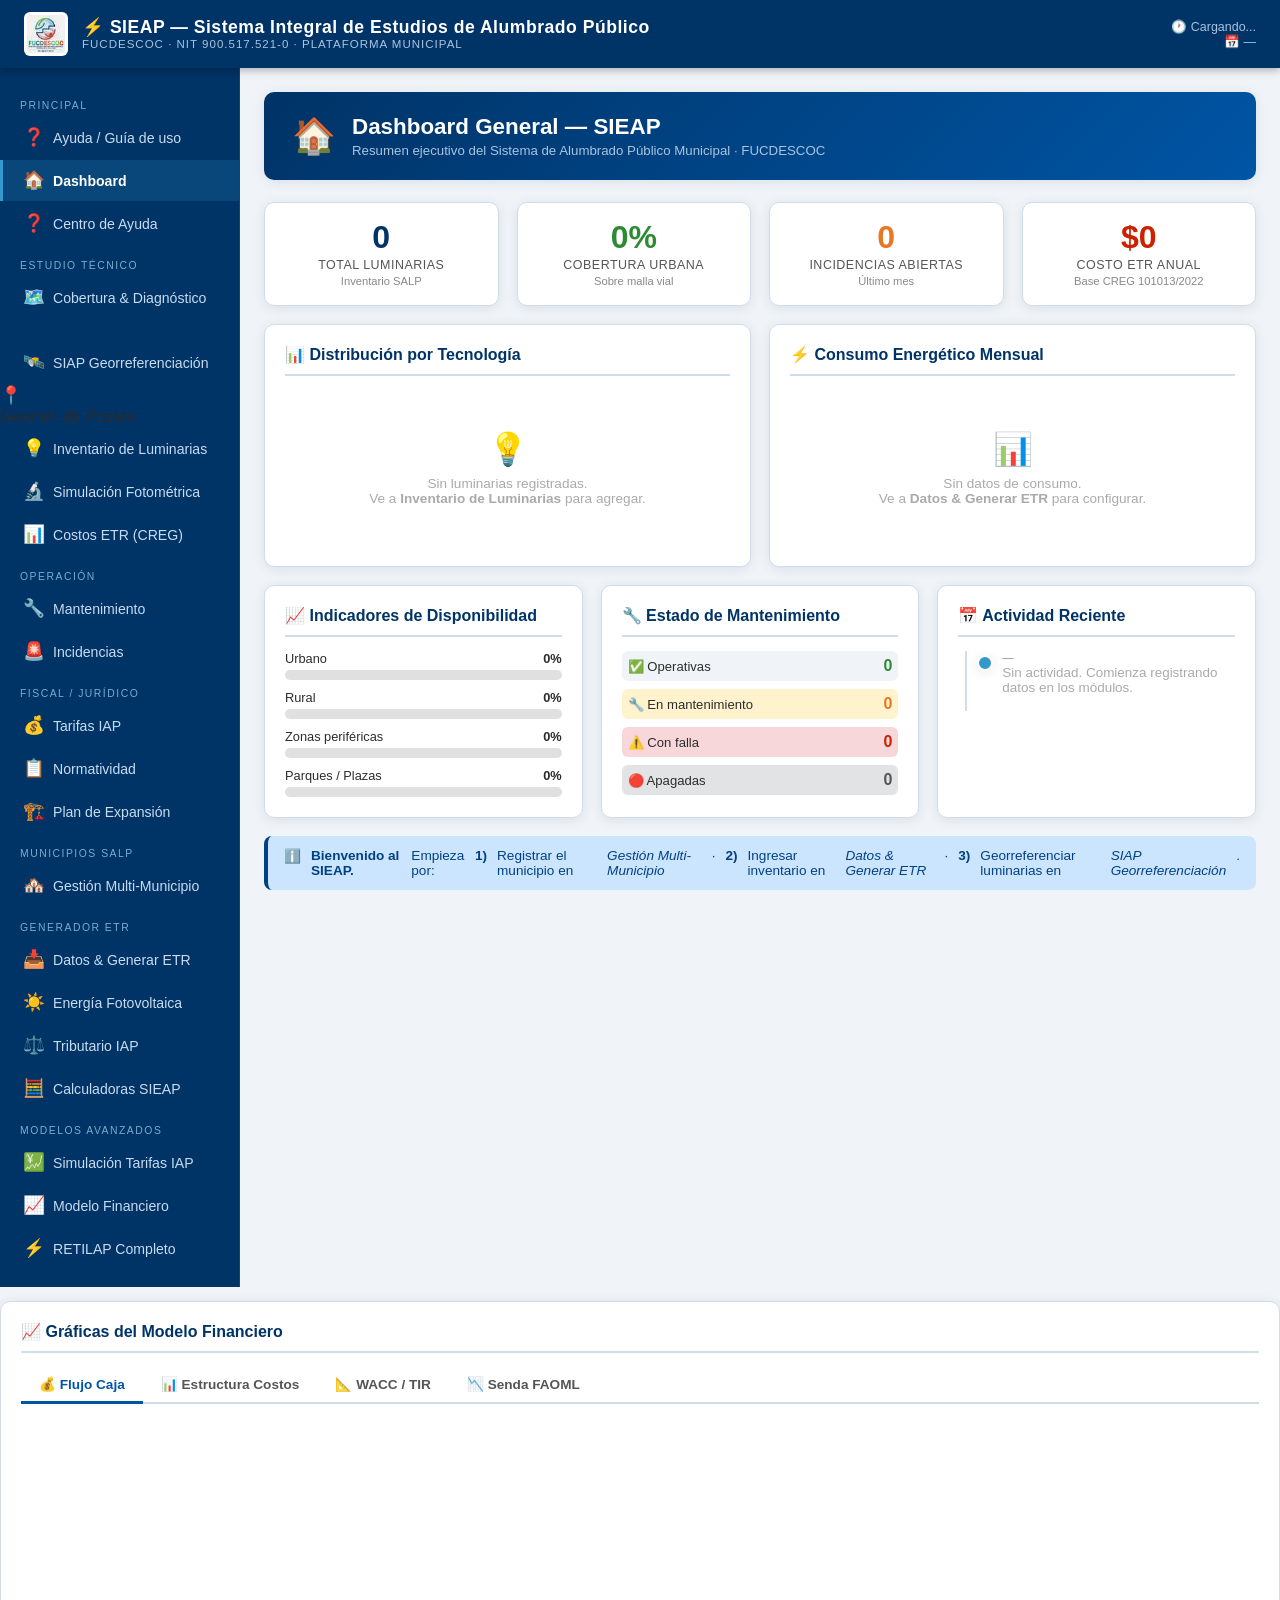
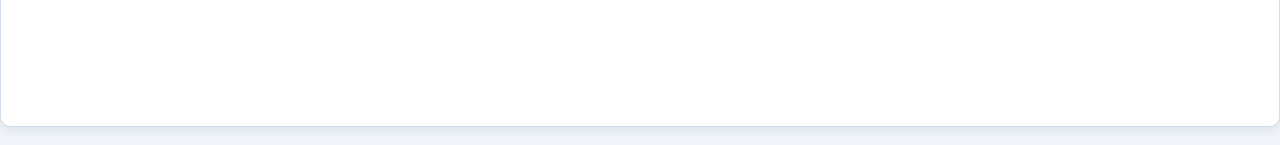
==== commit 5aac9736: "SIEAP v21: showPage en HEAD, JS al final, 1 sola definicion, todos los modulos" ====
--- a/index.html
+++ b/index.html
@@ -90,6 +90,49 @@
 .sk{background:linear-gradient(90deg,#e8edf2 25%,#d0d8e4 50%,#e8edf2 75%);background-size:200% 100%;animation:sk 1.2s infinite;border-radius:8px;height:80px;margin-bottom:12px}
 @keyframes sk{0%{background-position:200% 0}100%{background-position:-200% 0}}
 </style>
+<script>
+// ─────────────────────────────────────────────────────────
+// NAVEGACIÓN SIEAP — Disponible antes que cualquier onclick
+// ─────────────────────────────────────────────────────────
+function showPage(id) {
+  // Ocultar todas
+  document.querySelectorAll('.page').forEach(function(p) {
+    p.style.display = 'none';
+    p.classList.remove('active');
+  });
+  // Mostrar target
+  var t = document.getElementById('page-' + id);
+  if (t) {
+    t.style.display = 'block';
+    t.classList.add('active');
+  }
+  // Sidebar activo
+  document.querySelectorAll('.sidebar-item').forEach(function(s) {
+    s.classList.remove('active');
+    var oc = s.getAttribute('onclick') || '';
+    if (oc.indexOf("'" + id + "'") !== -1) s.classList.add('active');
+  });
+  if (id === 'geo-pro' && typeof geoInitMap === 'function') setTimeout(geoInitMap, 200);
+  window.scrollTo(0, 0);
+}
+
+function showTab(btn, pid) {
+  var c = btn.closest('.card') || btn.closest('.page');
+  if (!c) return;
+  c.querySelectorAll('.tab-btn').forEach(function(b) { b.classList.remove('active'); });
+  c.querySelectorAll('.tab-panel').forEach(function(p) { p.style.display = 'none'; p.classList.remove('active'); });
+  btn.classList.add('active');
+  var panel = document.getElementById(pid);
+  if (panel) { panel.style.display = 'block'; panel.classList.add('active'); }
+}
+
+function cerrarModal() {
+  document.querySelectorAll('.modal-overlay').forEach(function(m) {
+    m.classList.remove('show');
+    m.style.display = 'none';
+  });
+}
+</script>
 </head>
 <body>
 
@@ -183,7 +226,7 @@
 </a>
 </nav>
 <main class="main">
-<div id="page-dashboard" class="page active" style="display:block">
+<div id="page-dashboard" class="page active" style="display:block!important">
 <div class="page-header">
 <span class="page-header-icon">🏠</span>
 <div>
@@ -3063,3609 +3106,5 @@
 <div id="sieap-toast" style="display:none;"></div>
 <div id="sieap-toast"></div>
 
-<script>
-// ── NAVEGACIÓN — disponible inmediatamente ─────────────
-function showPage(id) {
-  var pages = document.querySelectorAll('.page');
-  for(var i=0;i<pages.length;i++) {
-    pages[i].style.display = 'none';
-    pages[i].classList.remove('active');
-  }
-  var target = document.getElementById('page-' + id);
-  if(target) {
-    target.style.display = 'block';
-    target.classList.add('active');
-  }
-  var items = document.querySelectorAll('.sidebar-item');
-  for(var j=0;j<items.length;j++) {
-    items[j].classList.remove('active');
-    var oc = items[j].getAttribute('onclick') || '';
-    if(oc.indexOf("'" + id + "'") !== -1) items[j].classList.add('active');
-  }
-  if(id === 'geo-pro' && typeof geoInitMap === 'function') setTimeout(geoInitMap, 150);
-  window.scrollTo(0,0);
-}
 
-function showTab(btn, pid) {
-  var container = btn.closest('.card') || btn.closest('.page');
-  if(!container) return;
-  container.querySelectorAll('.tab-btn').forEach(function(b){b.classList.remove('active');});
-  container.querySelectorAll('.tab-panel').forEach(function(p){p.style.display='none';p.classList.remove('active');});
-  btn.classList.add('active');
-  var panel = document.getElementById(pid);
-  if(panel){panel.style.display='block';panel.classList.add('active');}
-}
-
-// ── JS PRINCIPAL ────────────────────────────────────────
-
-// Restaurar MUNICIPIOS_DB al cargar
-(function() {
-  try {
-    var saved = localStorage.getItem('MUNICIPIOS_DB');
-    if(saved) window.MUNICIPIOS_DB = JSON.parse(saved);
-    else window.MUNICIPIOS_DB = {};
-  } catch(e) { window.MUNICIPIOS_DB = {}; }
-})();
-
-// ── NAVEGACIÓN PRINCIPAL ─────────────────────────────────
-function showPage(id) {
-  // Ocultar todas las páginas
-  var pages = document.querySelectorAll('.page');
-  for(var i=0;i<pages.length;i++) {
-    pages[i].style.display = 'none';
-    pages[i].classList.remove('active');
-  }
-  // Mostrar la página seleccionada
-  var target = document.getElementById('page-' + id);
-  if(target) {
-    target.style.display = 'block';
-    target.classList.add('active');
-  }
-  // Actualizar sidebar
-  var items = document.querySelectorAll('.sidebar-item');
-  for(var j=0;j<items.length;j++) {
-    items[j].classList.remove('active');
-    var oc = items[j].getAttribute('onclick') || '';
-    if(oc.indexOf("'"+id+"'") !== -1 || oc.indexOf('"'+id+'"') !== -1) {
-      items[j].classList.add('active');
-    }
-  }
-  // Iniciar mapa si es geo
-  if(id === 'geo-pro' && typeof geoInitMap === 'function') {
-    setTimeout(geoInitMap, 150);
-  }
-}
-
-setInterval(updateClock, 1000);
-updateClock();
-var postesData = [];
-document.addEventListener('DOMContentLoaded', () => {
-  var mapa = document.getElementById('mapa-principal');
-  if(mapa) {
-  mapa.addEventListener('mousemove', e => {
-  var rect = mapa.getBoundingClientRect();
-  var relX = (e.clientX - rect.left)/rect.width;
-  var relY = (e.clientY - rect.top)/rect.height;
-  var lat = (9.3414 + (0.5 - relY)*0.02).toFixed(5);
-  var lon = (-75.2917 + (relX - 0.5)*0.03).toFixed(5);
-  var coordEl = document.getElementById('mapa-coords');
-  if(coordEl) coordEl.textContent = `Lat: ${lat}° N · Lon: ${lon}° W`;
-  });
-  }
-  renderPosotes();
-  renderCharts();
-  calcularSimulacion();
-  calcularCostos();
-  calcularTarifa();
-});
-var costos = {csee:0, cinv:0, caom:0, cotros:0};
-var tarifasBase = {
-  '1':{pct:0.025, tope:4200},
-  '2':{pct:0.030, tope:6800},
-  '3':{pct:0.045, tope:12500},
-  '4':{pct:0.060, tope:22000},
-  '5':{pct:0.080, tope:38000},
-  '6':{pct:0.100, tope:55000},
-  'com':{kwh:85, tope:null},
-  'ind':{kwh:95, tope:null},
-  'of':{kwh:0, tope:0},
-};
-var retilapReqs = {
-  M1: {emMin:150, uo:0.40, ul:0.70, ti:10, fhs:0, irc:65},
-  M2: {emMin:75, uo:0.40, ul:0.70, ti:10, fhs:0, irc:65},
-  M3: {emMin:30, uo:0.40, ul:0.60, ti:15, fhs:1, irc:65},
-  M4: {emMin:15, uo:0.40, ul:null, ti:15, fhs:5, irc:60},
-  P1: {emMin:15, uo:0.35, ul:null, ti:null, fhs:5, irc:80},
-  P2: {emMin:8, uo:0.25, ul:null, ti:null, fhs:10, irc:70},
-  E:  {emMin:50, uo:0.40, ul:null, ti:null, fhs:5, irc:70},
-};
-document.addEventListener("DOMContentLoaded", function(){
-  setTimeout(calcularFinanciero, 600);
-  setTimeout(verificarRetilap, 700);
-  setTimeout(calcularIndicadores, 800);
-  setTimeout(calcularURE, 900);
-}, false);
-var ETR_D = {};
-document.addEventListener('DOMContentLoaded',function(){ setTimeout(calcETR,400); });
-var geoMap = null;
-var geoMarkers = {};
-var geoLayer = null;
-var geoSatLayer = null;
-var geoAddModeActive = false;
-var geoCurrentId = null;
-var geoFotoData = null;
-var geoFoto2Data = null;
-var SIAP_DB = {};
-var CREG_UCAP = {
-  'LED': { cr_base: 850000, vida: 25, faomL: 0.074, eficaciaMin: 100 },
-  'HID': { cr_base: 520000, vida: 15, faomL: 0.074, eficaciaMin: 70 },
-  'Mercurio': { cr_base: 380000, vida: 15, faomL: 0.074, eficaciaMin: 40 },
-  'Haluro': { cr_base: 600000, vida: 15, faomL: 0.074, eficaciaMin: 75 },
-  'Induccion': { cr_base: 700000, vida: 20, faomL: 0.074, eficaciaMin: 90 },
-};
-var RETILAP_REQS = {
-  M1:{emMin:150,uo:0.40,ul:0.70,ti:10,fhs:0,irc:65},
-  M2:{emMin:75,uo:0.40,ul:0.70,ti:10,fhs:0,irc:65},
-  M3:{emMin:30,uo:0.40,ul:0.60,ti:15,fhs:1,irc:65},
-  M4:{emMin:15,uo:0.40,ul:null,ti:15,fhs:5,irc:60},
-  P1:{emMin:15,uo:0.35,ul:null,ti:null,fhs:5,irc:80},
-  P2:{emMin:8,uo:0.25,ul:null,ti:null,fhs:10,irc:70},
-  E:{emMin:50,uo:0.40,ul:null,ti:null,fhs:5,irc:70},
-};
-var ESTADO_COLORS = {
-  operativa:'#2ECC71', falla:'#E74C3C', mantenimiento:'#F39C12',
-  reemplazar:'#E74C3C', apagada:'#7F8C8D'
-};
-document.addEventListener('keydown', function(e) {
-  if (e.key === 'Escape' && geoAddModeActive) {
-  geoAddModeActive = false;
-  var banner = document.getElementById('geo-add-banner');
-  if (banner) banner.style.display = 'none';
-  if (geoMap) geoMap.getContainer().style.cursor = '';
-  }
-});
-
-
-var MUNICIPIOS_DB = JSON.parse(localStorage.getItem('MUNICIPIOS_DB') || '{}');
-var _origCalcETR = calcETR;
-calcETR = function() {
-  _origCalcETR.apply(this, arguments);
-  setTimeout(() => {
-  if(window.ETR_D && ETR_D.flujo) {
-  window._flujoData = ETR_D.flujo;
-  window._costosData = { csee:ETR_D.cseeMes||0, cinv:ETR_D.cinvMes||0, caom:ETR_D.caomMes||0, cotr:ETR_D.cotrMes||0 };
-  window._waccData = { tir:ETR_D.tir||0, inversion:ETR_D.crTot*0.03||0, flujo:ETR_D.flujo.map(f=>f.saldo) };
-  }
-  renderGraficasFinancieras();
-  }, 300);
-};
-var _origCalcFin = typeof calcularFinanciero==='function' ? calcularFinanciero : null;
-if(_origCalcFin) {
-  calcularFinanciero = function() {
-  _origCalcFin.apply(this, arguments);
-  setTimeout(renderGraficasFinancieras, 400);
-  };
-}
-document.addEventListener('DOMContentLoaded', function() {
-  setTimeout(() => {
-  muni_renderLista();
-  muni_renderComparativo();
-  }, 500);
-});
-var EXPANSION_DB = JSON.parse(localStorage.getItem('EXPANSION_DB')||'[]');
-document.addEventListener('DOMContentLoaded', function() {
-  setTimeout(() => {
-  expansionActualizarTabla();
-  if(typeof calcFV === 'function') calcFV();
-  if(typeof calcTribBase === 'function') calcTribBase();
-  }, 600);
-});
-
-
-document.addEventListener('DOMContentLoaded', function() {
-  setTimeout(actualizarDashboard, 500);
-});
-document.addEventListener('DOMContentLoaded', function(){
-  var fechaHoy = new Date().toISOString().split('T')[0];
-  var fin = document.getElementById('mora-fecha-fin');
-  var fechaHoy2 = new Date().toISOString().split('T')[0];
-  if(fin) fin.value = fechaHoy2;
-  var ccFecha = document.getElementById('cc-fecha-mp');
-  if(ccFecha) ccFecha.value = hoy;
-});
-var TARIFAS_DB = JSON.parse(localStorage.getItem('TARIFAS_DB')||'[]');
-window.addEventListener('load', function(){
-  setTimeout(tarifaRenderTabla, 200);
-});
-var DB = {
-  get: (key) => { try { return JSON.parse(localStorage.getItem('SIEAP_'+key)||'[]'); } catch(e){ return []; } },
-  set: (key, val) => { try { localStorage.setItem('SIEAP_'+key, JSON.stringify(val)); } catch(e){} },
-  add: (key, item) => { var arr = DB.get(key); arr.push({...item, id: Date.now(), ts: new Date().toISOString()}); DB.set(key, arr); return arr; },
-  del: (key, id) => { var arr = DB.get(key).filter(i=>i.id!==id); DB.set(key, arr); return arr; },
-  update: (key, id, item) => { var arr = DB.get(key).map(i=>i.id===id?{...i,...item}:i); DB.set(key, arr); return arr; }
-};
-var COBERTURA_DB = [];
-document.addEventListener('DOMContentLoaded', function() {
-  setTimeout(inicializarModulos, 50);
-});
-
-function _agregarBotonesGuardar() {
-  
-  var btnGroupSim = document.querySelector('#page-simulacion .btn-group');
-  if(btnGroupSim && !btnGroupSim.querySelector('[onclick*="guardarSimulacion"]')) {
-  var btn = document.createElement('button');
-  btn.className = 'btn btn-success';
-  btn.onclick = guardarSimulacion;
-  btn.innerHTML = '💾 Guardar simulación';
-  btnGroupSim.appendChild(btn);
-  }
-  var totalTab = document.getElementById('tab-total');
-  if(totalTab && !totalTab.querySelector('[onclick*="guardarResultadosETR"]')) {
-  var btnGroup = document.createElement('div');
-  btnGroup.className = 'btn-group';
-  btnGroup.style.marginTop = '12px';
-  btnGroup.innerHTML = '<button class="btn btn-success" onclick="guardarResultadosETR()">💾 Guardar resultados ETR</button>';
-  totalTab.appendChild(btnGroup);
-  }
-  var tabReg = document.getElementById('tab-registro');
-  if(tabReg) {
-  var inputs = tabReg.querySelectorAll('input[type="text"], input[type="number"], select');
-  var ids = ['lum-reg-codigo','lum-reg-tec','lum-reg-pot','lum-reg-flujo','lum-reg-irc','lum-reg-ip','lum-reg-anio','lum-reg-vida','lum-reg-zona','lum-reg-valor'];
-  inputs.forEach((inp, i) => { if(!inp.id && ids[i]) inp.id = ids[i]; });
-  
-  var btnReg = tabReg.querySelector('.btn-primary');
-  if(btnReg) btnReg.onclick = lumRegistrar;
-  var btnLimp = tabReg.querySelector('.btn-outline');
-  if(btnLimp) btnLimp.onclick = lumLimpiar;
-  
-  var selTec = tabReg.querySelector('select');
-  if(selTec && !selTec.id) selTec.id = 'lum-reg-tec';
-  }
-}
-
-function _agregarHistorialSimulacion() {
-  var simPage = document.getElementById('page-simulacion');
-  if(simPage && !document.getElementById('sim-historial')) {
-  var div = document.createElement('div');
-  div.className = 'card';
-  div.innerHTML = `<div class="card-title">📋 Historial de Simulaciones Guardadas</div>
-  <div id="sim-historial" style="display:flex;flex-direction:column;gap:6px;">
-  <div style="color:#aaa;font-size:0.8rem;text-align:center;padding:10px;">Sin simulaciones guardadas aún.</div>
-  </div>`;
-  simPage.appendChild(div);
-  
-  var sims = DB.get('simulaciones');
-  if(sims.length > 0) {
-  var h = document.getElementById('sim-historial');
-  h.innerHTML = sims.slice(-5).reverse().map(s=>`
-  <div style="padding:6px 10px;background:#F0F4F8;border-radius:5px;font-size:0.78rem;display:flex;justify-content:space-between;">
-  <span>${s.via} | Ancho:${s.ancho}m | Esp:${s.espaciado}m | ${s.fecha}</span>
-  <span><strong>${s.em} lux</strong> ${s.cumple}</span>
-  </div>`).join('');
-  }
-  }
-}
-
-function abrirArchivo(accept, callback) {
-  var input = document.createElement('input');
-  input.type = 'file'; input.accept = accept;
-  input.onchange = e => { if(e.target.files[0]) callback(e.target.files[0]); };
-  input.click();
-}
-
-function actualizarDashboard() {
-  
-  var lumTotal = Object.keys(window.SIAP_DB||{}).length;
-  safeSet('dash-total-lum', lumTotal || '0');
-  var incAbiertas = document.querySelectorAll('.incidencia-card').length;
-  safeSet('dash-incidencias', incAbiertas || '0');
-  if(window.ETR_D && ETR_D.ctmaxA) {
-  safeSet('dash-costo-etr', formatCOPM(ETR_D.ctmaxA));
-  }
-  var kmTot = parseFloat(document.getElementById('etr-km-tot')?.value)||0;
-  var kmIlum = parseFloat(document.getElementById('etr-km-ilum')?.value)||0;
-  if(kmTot > 0) {
-  var pct = ((kmIlum/kmTot)*100).toFixed(1)+'%';
-  safeSet('dash-cobertura', pct);
-  safeSet('disp-urb', pct);
-  }
-  var enMant = document.querySelectorAll('.badge-amarillo').length;
-  safeSet('mant-mant', enMant || '0');
-}
-
-function actualizarTablaPostes() {
-  var tbody = document.getElementById('tabla-postes');
-  tbody.innerHTML = '';
-  postesData.forEach(p => {
-  var badgeMap = {operativo:'badge-verde', falla:'badge-rojo', mantenimiento:'badge-amarillo', apagado:'badge-gris'};
-  tbody.innerHTML += `<tr>
-  <td><strong>${p.id}</strong></td>
-  <td>${p.tipo}</td>
-  <td>${p.altura}m</td>
-  <td><span class="badge ${badgeMap[p.estado] || 'badge-gris'}">${p.estado}</span></td>
-  <td><button class="btn btn-sm btn-outline">🗑️</button></td>
-  </tr>`;
-  });
-}
-
-function agregarPoste() {
-  
-  showPage('geo-pro');
-  setTimeout(()=>{
-  var lat = document.getElementById('in-lat')?.value;
-  var lon = document.getElementById('in-lon')?.value;
-  if(lat && lon) {
-  var ftLat = document.getElementById('ft-lat');
-  var ftLon = document.getElementById('ft-lon');
-  if(ftLat) ftLat.value = lat;
-  if(ftLon) ftLon.value = lon;
-  }
-  if(typeof geoModalOpen === 'function') geoModalOpen();
-  }, 300);
-  showToast('📍 Usa el módulo SIAP Georreferenciación para agregar postes con mapa real', 'info');
-}
-
-function alertBox(tipo, texto) {
-  var colors = {success:'#D4EDDA:#1a7a2a', warning:'#FFF3CD:#856404', danger:'#F8D7DA:#721c24', info:'#CCE5FF:#004085'};
-  var [bg, color] = (colors[tipo]||'#F0F4F8:#333').split(':');
-  return `<div style="background:${bg};border-radius:8px;padding:12px 16px;font-size:0.82rem;color:${color};border-left:4px solid ${color};">${texto}</div>`;
-}
-
-function boxAzul(titulo, items) {
-  return `<div style="background:linear-gradient(135deg,#003366,#0055A5);color:white;border-radius:10px;padding:16px;margin-bottom:10px;">
-  <div style="font-weight:700;color:#FFD700;margin-bottom:10px;font-size:0.9rem;">${titulo}</div>
-  <div style="display:flex;flex-direction:column;gap:6px;">
-  ${items.map(([k,v,color])=>`<div style="display:flex;justify-content:space-between;padding:5px 8px;background:rgba(255,255,255,0.08);border-radius:5px;">
-  <span style="color:#A8C4E0;font-size:0.8rem;">${k}</span>
-  <strong style="color:${color||'#FFD700'};font-size:0.82rem;">${v}</strong>
-  </div>`).join('')}
-  </div></div>`;
-}
-
-function calcActualizacion() {
-  var anioBase = gV('idx-anio-base') || 2024;
-  var anioAct = gV('idx-anio-act') || 2026;
-  var n = anioAct - anioBase;
-  if(n <= 0) return;
-
-  var csee = gV('idx-csee');
-  var cinv = gV('idx-cinv');
-  var caom = gV('idx-caom');
-  var cotr = gV('idx-cotr');
-  var ipc = gV('idx-ipc')/100 || 0.062;
-  var ipp = gV('idx-ipp')/100 || 0.085;
-  var faom = gV('idx-faom') || 0.074;
-
-  var cseeAct = csee * Math.pow(1+ipp, n);
-  var cinvAct = cinv * Math.pow(1+ipc*0.5, n);
-  var caomAct = caom * Math.pow(1+ipc*0.7, n);
-  var cotrAct = cotr * Math.pow(1+ipc, n);
-  var totalBase = csee+cinv+caom+cotr;
-  var totalAct = cseeAct+cinvAct+caomAct+cotrAct;
-  var variacion = totalBase > 0 ? ((totalAct/totalBase)-1)*100 : 0;
-
-  setRes('res-actualizacion', boxAzul('📈 ETR ACTUALIZADO — '+anioBase+' → '+anioAct, [
-  ['CSEE actualizado (×IPP^'+n+')', fmtCOP(cseeAct), 'white'],
-  ['CINV actualizado', fmtCOP(cinvAct), 'white'],
-  ['CAOM actualizado (FAOML='+faom+')', fmtCOP(caomAct), 'white'],
-  ['COTR actualizado (×IPC^'+n+')', fmtCOP(cotrAct), 'white'],
-  ['CTMAX base', fmtCOP(totalBase), '#A8C4E0'],
-  ['CTMAX ACTUALIZADO', fmtCOP(totalAct), '#FFD700'],
-  ['Variación total', variacion.toFixed(1)+'%', variacion>15?'#E74C3C':'#2ECC71'],
-  ]) + alertBox('info','Res. CREG 101013/2022: CSEE se actualiza con IPP (energía). CINV con IPC parcial. CAOM con FAOML de la senda anual.'));
-}
-
-function calcCobroCoactivo() {
-  var capital = gV('cc-capital');
-  var intereses = gV('cc-intereses');
-  var sanciones = gV('cc-sanciones');
-  var gastos = gV('cc-gastos');
-  var cuotas = gV('cc-cuotas');
-  var total = capital + intereses + sanciones + gastos;
-  var cuota = cuotas > 0 ? total/cuotas : 0;
-
-  setRes('res-cobro-coactivo', boxAzul('📋 LIQUIDACIÓN COBRO COACTIVO — Arts. 823-843 ET', [
-  ['Capital IAP', fmtCOP(capital), 'white'],
-  ['Intereses de mora (Art.634 ET)', fmtCOP(intereses), '#A8C4E0'],
-  ['Sanciones', fmtCOP(sanciones), '#A8C4E0'],
-  ['Gastos de cobro', fmtCOP(gastos), '#A8C4E0'],
-  ['TOTAL DEUDA', fmtCOP(total), '#FFD700'],
-  cuotas > 0 ? ['Cuota mensual acuerdo ('+cuotas+')', fmtCOP(cuota), '#2ECC71'] : ['Pago de contado', 'Sí', '#2ECC71'],
-  ]) + alertBox('info','Arts. 823-843 ET: Proceso administrativo de cobro coactivo. Mandamiento de pago, excepciones, embargo y remate de bienes.'));
-}
-
-function calcCostoUnitario() {
-  var n = gV('cu-lum');
-  var csee = gV('cu-csee');
-  var cinv = gV('cu-cinv');
-  var caom = gV('cu-caom');
-  var cotr = gV('cu-cotr');
-  var activo = gV('cu-activo');
-  var vida = gV('cu-vida') || 25;
-  if(!n) { setRes('res-costo-unitario','<div style="padding:20px;color:#aaa;text-align:center;">Ingresa el número de luminarias</div>'); return; }
-
-  var ctmaxMes = csee+cinv+caom+cotr;
-  var costoUnit = n > 0 ? ctmaxMes/n : 0;
-  var depAnual = activo > 0 ? activo/vida : 0;
-  var cpm = n > 0 ? caom/n : 0;
-
-  setRes('res-costo-unitario', boxAzul('📊 COSTO UNITARIO POR PUNTO DE LUZ', [
-  ['N° luminarias SALP', n.toLocaleString('es-CO'), 'white'],
-  ['CTMAX mensual total', fmtCOP(ctmaxMes), 'white'],
-  ['Costo unit. mensual total', fmtCOP(costoUnit), '#FFD700'],
-  ['  → CSEE/luminaria/mes', fmtCOP(n>0?csee/n:0), '#A8C4E0'],
-  ['  → CINV/luminaria/mes', fmtCOP(n>0?cinv/n:0), '#A8C4E0'],
-  ['  → CAOM/luminaria/mes', fmtCOP(cpm), '#A8C4E0'],
-  ['  → COTR/luminaria/mes', fmtCOP(n>0?cotr/n:0), '#A8C4E0'],
-  activo>0 ? ['Depreciación anual/lum.', fmtCOP(depAnual), '#A8D8A8'] : ['','',''],
-  ['Costo unit. anual', fmtCOP(costoUnit*12), '#2ECC71'],
-  ].filter(r=>r[0])) + alertBox('info','Base: Res. CREG 101013/2022. El costo unitario permite verificar la proporcionalidad de las tarifas IAP por contribuyente.'));
-}
-
-function calcETR() {
-  
-  var crL = etrG('i-crL'), crTA = etrG('i-crTA');
-  var crTot = crL + crTA;
-  var lLed=etrG('i-led'),pLed=etrG('i-pled');
-  var lHid=etrG('i-hid'),pHid=etrG('i-phid');
-  var lMerc=etrG('i-merc'),pMerc=etrG('i-pmerc');
-  var totLum = lLed+lHid+lMerc;
-  var el1=document.getElementById('i-total'); if(el1) el1.value=totLum.toLocaleString('es-CO');
-  var el2=document.getElementById('i-crTot'); if(el2) el2.value=formatCOP(Math.round(crTot));
-  var tKwh=etrG('p-tkwh'), hd=etrG('p-hd');
-  var wacc=etrG('p-wacc')/100, vu=etrG('p-vu'), idP=etrG('p-id')/100;
-  var faoML=etrG('p-faomL'), faoMS=0.040;
-  var ipp=etrG('p-ipp')/100, ipc=etrG('p-ipc')/100;
-  var cInt=etrG('p-int'), cSga=etrG('p-sga');
-  var ambPct=etrG('p-amb')/100, polPct=etrG('p-pol')/100;
-  var estPct=etrG('p-est')/100, icaPct=etrG('p-ica')/100;
-  var crecP=etrG('p-crec')/100;
-  var potKw = (lLed*pLed + lHid*pHid + lMerc*pMerc)/1000;
-  var ceeMes = potKw * hd * 30.4;
-  var cseeMes = ceeMes * tKwh;
-  var caanA = crTot>0 ? crTot*(wacc/(1-Math.pow(1+wacc,-vu))) : 0;
-  var caanMes = caanA/12;
-  var cinvMes = caanMes*idP;
-  var caomMes = (crTA*faoMS + crL*faoML)*idP/12;
-  var cAmb = caomMes*ambPct;
-  var base = cinvMes+caomMes+cAmb+cSga;
-  var cPol=base*polPct, cEst=base*estPct, cIca=base*icaPct;
-  var cotrMes = cInt+cAmb+cSga+cPol+cEst+cIca;
-  var expM=etrG('p-exp')/12, ornM=etrG('p-orn')/12;
-  var ctmaxMes = cseeMes+cinvMes+caomMes+cotrMes+expM+ornM;
-  var ctmaxA = ctmaxMes*12;
-  var secs=[{id:'e1',t:'pct'},{id:'e2',t:'pct'},{id:'e3',t:'pct'},
-  {id:'e4',t:'pct'},{id:'e5',t:'pct'},{id:'e6',t:'pct'},
-  {id:'com',t:'kwh'},{id:'ind',t:'kwh'}];
-  var recMes=0; var det={};
-  secs.forEach(s=>{
-  var cnt=etrG('cnt-'+s.id), kwh=etrG('kwh-'+s.id), tar=etrG('tar-'+s.id);
-  var iap = s.t==='pct' ? kwh*tKwh*(tar/100) : kwh*tar;
-  det[s.id]={cnt,kwh,iap,total:iap*cnt};
-  recMes+=iap*cnt;
-  });
-  var cumple = recMes<=ctmaxMes;
-  var supMes = recMes-ctmaxMes;
-  var senda={2024:0.086,2025:0.080,2026:0.074,2027:0.069,2028:0.063};
-  var flujo=[];
-  for(var i=1;i<=4;i++){
-  var anio=2023+i;
-  var fL=senda[anio]||0.063;
-  var csA=cseeMes*12*Math.pow(1+ipp,i);
-  var caanAnio=crTot*(wacc/(1-Math.pow(1+wacc,-vu)));
-  var ciA=caanAnio*idP;
-  var caA=(crTA*faoMS+crL*fL)*idP;
-  var cAmbA=caA*ambPct, basA=(ciA+caA+cAmbA+cSga*12);
-  var cotA=cInt*12+cAmbA+cSga*12+basA*polPct+basA*estPct+basA*icaPct;
-  var capA=csA+ciA+caA+cotA+etrG('p-exp')+etrG('p-orn');
-  var recA=recMes*12*Math.pow(1+crecP,i);
-  flujo.push({anio,csA,ciA,caA,cotA,capA,recA,saldo:recA-capA});
-  }
-  var invT=crTot*0.03;
-  var tirL=-0.9,tirH=5;
-  for(var it=0;it<100;it++){
-  var tm=(tirL+tirH)/2; var npv=-invT;
-  flujo.forEach((f,i)=>{npv+=f.saldo/Math.pow(1+tm,i+1);});
-  if(npv>0) tirL=tm; else tirH=tm;
-  if(tirH-tirL<0.0001) break;
-  }
-  var tir=(tirL+tirH)/2;
-  var vpn=-invT; flujo.forEach((f,i)=>{vpn+=f.saldo/Math.pow(1+wacc,i+1);});
-  var bc = recMes*12*4/(ctmaxA*4);
-  ['er-csee','er-cinv','er-caom','er-cotr'].forEach((id,i)=>{
-  safeSet(id, formatCOPM([cseeMes,cinvMes,caomMes,cotrMes][i]));
-  });
-  safeSet('er-ctmax', formatCOP(Math.round(ctmaxMes)));
-  safeSet('er-ctmax-a','Anual: '+formatCOP(Math.round(ctmaxA)));
-  safeSet('er-caan', formatCOPM(caanA));
-  safeSet('er-tir', (tir*100).toFixed(2)+'%');
-  safeSet('er-vpn', formatCOPM(vpn));
-  safeSet('er-rec', formatCOP(Math.round(recMes)));
-  safeSet('er-bc', bc.toFixed(3));
-
-  var a351 = document.getElementById('er-art351');
-  if(a351) a351.innerHTML=`<div style="background:${cumple?'#D4EDDA':'#F8D7DA'};border-radius:8px;padding:14px;text-align:center;">
-  <div style="font-size:1.8rem;">${cumple?'✅':'⚠️'}</div>
-  <div style="font-weight:700;color:${cumple?'#1a7a2a':'#721c24'};font-size:0.9rem;">Art. 351 Ley 1819/2016</div>
-  <div style="font-size:0.78rem;color:#555;margin-top:5px;">
-  Recaudo: <strong>${formatCOP(Math.round(recMes))}</strong><br>
-  CTMAX: <strong>${formatCOP(Math.round(ctmaxMes))}</strong><br>
-  ${(recMes/ctmaxMes*100).toFixed(1)}% del tope legal
-  </div>
-  <div style="margin-top:8px;font-weight:700;font-size:0.85rem;color:${cumple?'#1a7a2a':'#721c24'};">
-  ${cumple?'✅ CUMPLE — Tarifas válidas':'⚠️ EXCEDE — Revisar tarifas'}
-  </div>
-  </div>`;
-  var fb = document.getElementById('er-flujo');
-  if(fb) fb.innerHTML = flujo.map(f=>`<tr>
-  <td><strong>${f.anio}</strong></td>
-  <td>${formatCOPM(f.csA)}</td><td>${formatCOPM(f.ciA)}</td>
-  <td>${formatCOPM(f.caA)}</td><td>${formatCOPM(f.cotA)}</td>
-  <td><strong>${formatCOPM(f.capA)}</strong></td>
-  <td>${formatCOPM(f.recA)}</td>
-  <td style="color:${f.saldo>=0?'#CC2200':'#2E8B34'};font-weight:700;">${f.saldo>=0?'+':''}${formatCOPM(f.saldo)}</td>
-  <td>${f.recA<=f.capA?'<span class="badge badge-verde">OK</span>':'<span class="badge badge-rojo">Exc.</span>'}</td>
-  </tr>`).join('');
-  var iapDiv=document.getElementById('iap-live');
-  if(iapDiv){
-  var rows=Object.entries(det).map(([k,v])=>`<tr>
-  <td>${{e1:'E1',e2:'E2',e3:'E3',e4:'E4',e5:'E5',e6:'E6',com:'Comercial',ind:'Industrial'}[k]}</td>
-  <td style="text-align:right;">${v.cnt.toLocaleString('es-CO')}</td>
-  <td style="text-align:right;">${formatCOP(Math.round(v.iap))}</td>
-  <td style="text-align:right;"><strong>${formatCOP(Math.round(v.total))}</strong></td>
-  </tr>`).join('');
-  iapDiv.innerHTML=`<table style="width:100%;font-size:0.8rem;border-collapse:collapse;">
-  <thead><tr style="background:#003366;color:white;"><th style="padding:5px;text-align:left;">Sector</th><th style="padding:5px;text-align:right;">Contrib.</th><th style="padding:5px;text-align:right;">IAP/usuario</th><th style="padding:5px;text-align:right;">Recaudo</th></tr></thead>
-  <tbody>${rows}</tbody>
-  <tfoot><tr style="background:#003366;color:white;font-weight:700;"><td style="padding:5px;" colspan="3">TOTAL RECAUDO IAP</td><td style="padding:5px;text-align:right;">${formatCOP(Math.round(recMes))}</td></tr></tfoot>
-  </table>`;
-  }
-  ETR_D={mun:etrS('etr-municipio'),dpto:etrS('etr-dpto'),vig:etrS('etr-vigencia'),sec:etrS('etr-secretario'),
-  totLum,lLed,lHid,lMerc,potKw,crTot,crL,crTA,wacc,vu,idP,faoML,faoMS,tKwh,hd,ceeMes,
-  cseeMes,caanA,caanMes,cinvMes,caomMes,cAmb,cSga,cPol,cEst,cIca,cotrMes,expM,ornM,ctmaxMes,ctmaxA,
-  recMes,supMes,cumple,tir,vpn,bc,flujo,det,
-  kmTot:etrG('etr-km-tot'),kmIlum:etrG('etr-km-ilum'),parques:etrG('etr-parques')};
-}
-
-function calcFV() {
-  var lum=parseFloat(document.getElementById('fv-lum')?.value)||50;
-  var pot=parseFloat(document.getElementById('fv-pot')?.value)||100;
-  var horas=parseFloat(document.getElementById('fv-horas')?.value)||12;
-  var diasAut=parseFloat(document.getElementById('fv-dias-aut')?.value)||2;
-  var hsp=parseFloat(document.getElementById('fv-hsp')?.value)||5.2;
-  var efic=parseFloat(document.getElementById('fv-efic')?.value)/100||0.85;
-  var volt=parseFloat(document.getElementById('fv-volt')?.value)||24;
-  var dod=parseFloat(document.getElementById('fv-dod')?.value)/100||0.70;
-  var panelWp=parseFloat(document.getElementById('fv-panel-wp')?.value)||400;
-  var batAh=parseFloat(document.getElementById('fv-bat-ah')?.value)||200;
-  var precPanel=parseFloat(document.getElementById('fv-precio-panel')?.value)||1200000;
-  var precBat=parseFloat(document.getElementById('fv-precio-bat')?.value)||800000;
-  var tarifaEv=parseFloat(document.getElementById('fv-tarifa-ev')?.value)||890;
-  var vida=parseFloat(document.getElementById('fv-vida')?.value)||25;
-  var omPct=parseFloat(document.getElementById('fv-om')?.value)/100||0.015;
-  var cargaDia = lum*pot*horas/1000; 
-  
-  var capBatTotal = (cargaDia*diasAut*1000)/(volt*dod); 
-  
-  var numBat = Math.ceil(capBatTotal/batAh);
-  
-  var potFVkWp = cargaDia/(hsp*efic);
-  
-  var numPaneles = Math.ceil(potFVkWp*1000/panelWp);
-  
-  var invPaneles = numPaneles*precPanel;
-  var invBaterias = numBat*precBat;
-  var invOtros = (invPaneles+invBaterias)*0.25; 
-  var invTotal = invPaneles+invBaterias+invOtros;
-  
-  var kwhAnual = cargaDia*365;
-  var ahorroAnual = kwhAnual*tarifaEv;
-  var omAnual = invTotal*omPct;
-  var flujoNeto = ahorroAnual-omAnual;
-  var payback = invTotal/flujoNeto;
-  
-  var wacc=0.1136;
-  var vpn=-invTotal;
-  for(var i=1;i<=vida;i++) vpn+=flujoNeto/Math.pow(1+wacc,i);
-  
-  var desc_iva = invTotal*0.19;
-  var desc_renta = invTotal*0.50*0.33; 
-  var invNeta = invTotal-desc_iva-desc_renta;
-  var paybackNeto = invNeta/flujoNeto;
-  
-  var co2Anual = kwhAnual*0.000132;
-
-  var res = document.getElementById('fv-resultados');
-  if(res) res.innerHTML = `
-  <div style="background:linear-gradient(135deg,#7a4a00,#E87722);color:white;border-radius:8px;padding:14px;margin-bottom:10px;">
-  <div style="font-size:0.75rem;color:#FFE0A0;margin-bottom:6px;">DIMENSIONAMIENTO SISTEMA FV — SALP</div>
-  <div style="display:grid;grid-template-columns:1fr 1fr;gap:8px;font-size:0.8rem;">
-  <div><div style="color:#FFE0A0;">Carga diaria</div><strong>${cargaDia.toFixed(1)} kWh/día</strong></div>
-  <div><div style="color:#FFE0A0;">Potencia FV requerida</div><strong>${(potFVkWp).toFixed(2)} kWp</strong></div>
-  <div><div style="color:#FFE0A0;">N° Paneles (${panelWp}Wp)</div><strong>${numPaneles} paneles</strong></div>
-  <div><div style="color:#FFE0A0;">N° Baterías (${batAh}Ah/${volt}V)</div><strong>${numBat} baterías</strong></div>
-  <div><div style="color:#FFE0A0;">Cap. batería requerida</div><strong>${capBatTotal.toFixed(0)} Ah</strong></div>
-  <div><div style="color:#FFE0A0;">kWh generados/año</div><strong>${kwhAnual.toFixed(0).toLocaleString('es-CO')}</strong></div>
-  </div>
-  </div>
-  ${[
-  ['Paneles FV',formatCOP(Math.round(invPaneles)),''],
-  ['Baterías',formatCOP(Math.round(invBaterias)),''],
-  ['Controladores + Cableado + Inst.',formatCOP(Math.round(invOtros)),'25%'],
-  ['INVERSIÓN TOTAL',formatCOP(Math.round(invTotal)),''],
-  ['Ahorro energía/año',formatCOP(Math.round(ahorroAnual)),''],
-  ['O&M anual',formatCOP(Math.round(omAnual)),''],
-  ['Flujo neto anual',formatCOP(Math.round(flujoNeto)),''],
-  ['Payback simple',payback.toFixed(1)+' años',''],
-  ['CO₂ evitado/año',co2Anual.toFixed(1)+' ton',''],
-  ].map(([k,v,sub])=>`
-  <div style="display:flex;justify-content:space-between;padding:5px 8px;background:#F0F4F8;border-radius:5px;">
-  <span style="color:#888;font-size:0.78rem;">${k}</span><strong style="font-size:0.8rem;">${v}</strong>
-  </div>`).join('')}`;
-
-  var finDiv = document.getElementById('fv-financiero');
-  if(finDiv) finDiv.innerHTML = `
-  <div style="background:linear-gradient(135deg,#1a4a1a,#2E8B34);color:white;border-radius:8px;padding:14px;">
-  <div style="font-size:0.75rem;color:#A8D8A8;margin-bottom:8px;">ANÁLISIS FINANCIERO — LEY 1715/2014</div>
-  <div style="display:grid;grid-template-columns:1fr 1fr;gap:8px;font-size:0.79rem;">
-  <div><div style="color:#A8D8A8;">Inversión bruta</div><strong>${formatCOP(Math.round(invTotal))}</strong></div>
-  <div><div style="color:#A8D8A8;">Descuento IVA (Art.14)</div><strong style="color:#FFD700;">-${formatCOP(Math.round(desc_iva))}</strong></div>
-  <div><div style="color:#A8D8A8;">Deducción renta (Art.11)</div><strong style="color:#FFD700;">-${formatCOP(Math.round(desc_renta))}</strong></div>
-  <div><div style="color:#A8D8A8;">Inversión NETA</div><strong>${formatCOP(Math.round(invNeta))}</strong></div>
-  <div><div style="color:#A8D8A8;">Payback con incentivos</div><strong>${paybackNeto.toFixed(1)} años</strong></div>
-  <div><div style="color:#A8D8A8;">VPN al WACC 11.36%</div><strong style="color:${vpn>0?'#2ECC71':'#E74C3C'}">${formatCOPM(vpn)}</strong></div>
-  </div>
-  </div>`;
-}
-
-function calcFotometria() {
-  var clase = gS('foto-clase');
-  var flujo = gV('foto-flujo');
-  var fu = gV('foto-fu') || 0.72;
-  var fm = gV('foto-fm') || 0.80;
-  var ancho = gV('foto-ancho');
-  var espaciado = gV('foto-espaciado');
-  var emin = gV('foto-emin');
-  var emax = gV('foto-emax');
-  var pot = gV('foto-potencia');
-
-  var reqs = {M1:{em:150,uo:0.40,ul:0.70},M2:{em:75,uo:0.40,ul:0.70},M3:{em:30,uo:0.40,ul:0.60},M4:{em:15,uo:0.40,ul:null},P1:{em:15,uo:0.35,ul:null},P2:{em:8,uo:0.25,ul:null}};
-  var req = reqs[clase] || reqs['M3'];
-
-  var resultados = [];
-
-  if(flujo && ancho && espaciado) {
-  var emCalc = (flujo * fu * fm) / (espaciado * ancho);
-  var okEm = emCalc >= req.em;
-  resultados.push(['Em calculada (método lúmenes)', emCalc.toFixed(1)+' lux (req.≥'+req.em+')', okEm?'#2ECC71':'#E74C3C']);
-  resultados.push(['Eficiencia energética', pot?(emCalc*ancho*espaciado/(pot*1000)).toFixed(2)+' lux·m²/W':'—', 'white']);
-  }
-
-  if(emin && emax) {
-  var emMed = (emin+emax)/2;
-  var uo = emin/emMed;
-  var okUo = uo >= req.uo;
-  resultados.push(['Uo = Emin/Eprom medido', uo.toFixed(3)+' (req.≥'+req.uo+')', okUo?'#2ECC71':'#E74C3C']);
-  resultados.push(['Em medida (prom.)', emMed.toFixed(1)+' lux', 'white']);
-  }
-
-  if(resultados.length === 0) { setRes('res-fotometria','<div style="text-align:center;padding:20px;color:#aaa;">Ingresa al menos flujo+ancho+espaciado</div>'); return; }
-
-  setRes('res-fotometria', boxAzul('🔆 VERIFICACIÓN RETILAP §560 — Clase '+clase, resultados) +
-  alertBox('info','Requisito Em mínima clase '+clase+': '+req.em+' lux | Uo mín.: '+req.uo+(req.ul?' | Ul mín.: '+req.ul:''))
-  );
-}
-
-function calcLiqIAP() {
-  var sector = gS('liap-sector');
-  var kwh = gV('liap-kwh');
-  var tarifaE = gV('liap-tarifa-e');
-  var tasa = gV('liap-tasa');
-  var metodo = gS('liap-metodo');
-  var periodos = gV('liap-periodos') || 1;
-
-  if(!kwh && !tarifaE) { setRes('res-liap','<div style="text-align:center;padding:20px;color:#aaa;">Ingresa consumo y tarifa</div>'); return; }
-  if(sector === 'of') {
-  setRes('res-liap', alertBox('info','⚖️ Sector Oficial — Exento de IAP según Acuerdo Municipal.<br>Base: Art. 294 CP + MME Concepto 1-2019-014567.'));
-  return;
-  }
-
-  var factura = kwh * tarifaE;
-  var iap;
-  if(metodo === 'pct') iap = factura * (tasa/100);
-  else if(metodo === 'kwh') iap = kwh * tasa;
-  else iap = tasa;
-
-  var totalPeriodos = iap * periodos;
-  var anual = iap * 12;
-
-  setRes('res-liap', boxAzul('💰 LIQUIDACIÓN IAP', [
-  ['Consumo energía', kwh.toLocaleString('es-CO')+' kWh', 'white'],
-  ['Factura energía', fmtCOP(factura), 'white'],
-  ['Tarifa IAP aplicada', tasa+(metodo==='pct'?'%':metodo==='kwh'?' $/kWh':' $ fijo'), '#A8C4E0'],
-  ['IAP mensual', fmtCOP(iap), '#FFD700'],
-  ['Total '+periodos+' período(s)', fmtCOP(totalPeriodos), '#2ECC71'],
-  ['Proyección anual', fmtCOP(anual), '#A8C4E0'],
-  ]) + alertBox('info','Base: Art. 338 CP + CE Sent. Unif. 22161/2019 + Art. 351 Ley 1819/2016'));
-}
-
-function calcMora() {
-  var capital = gV('mora-capital');
-  var fechaIni = gS('mora-fecha-ini');
-  var fechaFin = gS('mora-fecha-fin');
-  var tasa = gV('mora-tasa');
-  if(!capital || !fechaIni || !fechaFin || !tasa) return;
-
-  var d1 = new Date(fechaIni);
-  var d2 = new Date(fechaFin);
-  var dias = Math.max(0, Math.floor((d2-d1)/(1000*60*60*24)));
-  var tasaDiaria = Math.pow(1+tasa/100, 1/365) - 1;
-  var intereses = capital * (Math.pow(1+tasaDiaria, dias) - 1);
-  var total = capital + intereses;
-
-  setRes('res-mora', boxAzul('⚖️ INTERESES DE MORA — Art. 634 ET', [
-  ['Capital en mora', fmtCOP(capital), 'white'],
-  ['Días en mora', dias.toLocaleString('es-CO'), '#A8C4E0'],
-  ['Tasa usura SFC (EA)', tasa.toFixed(2)+'%', '#A8C4E0'],
-  ['Tasa diaria equivalente', (tasaDiaria*100).toFixed(6)+'%', '#A8C4E0'],
-  ['Intereses de mora', fmtCOP(intereses), '#FFD700'],
-  ['TOTAL A PAGAR', fmtCOP(total), '#2ECC71'],
-  ]) + alertBox('warning','Art. 634 ET: Intereses = tasa de usura certificada por SFC, liquidada diariamente desde el vencimiento.'));
-}
-
-function calcPrescripcion() {
-  var fechaCaus = gS('presc-fecha');
-  var interrumpida = gS('presc-interrupcion');
-  var fechaInt = gS('presc-fecha-int');
-  if(!fechaCaus) return;
-
-  var hoy = new Date();
-  var d1 = new Date(fechaCaus);
-  var prescripcion5 = new Date(d1);
-  prescripcion5.setFullYear(prescripcion5.getFullYear()+5);
-
-  var prescripcionFinal = prescripcion5;
-  var analisis = '';
-
-  if(interrumpida === 'si' && fechaInt) {
-  var dInt = new Date(fechaInt);
-  var prescripcion5Int = new Date(dInt);
-  prescripcion5Int.setFullYear(prescripcion5Int.getFullYear()+5);
-  prescripcionFinal = prescripcion5Int;
-  analisis = 'El término se interrumpió con el mandamiento de pago y empezó a correr nuevamente desde esa fecha.';
-  }
-
-  var prescrita = hoy > prescripcionFinal;
-  var diasRestantes = Math.floor((prescripcionFinal - hoy)/(1000*60*60*24));
-
-  setRes('res-prescripcion', boxAzul('⏰ PRESCRIPCIÓN — Art. 817 ET', [
-  ['Fecha causación IAP', d1.toLocaleDateString('es-CO'), 'white'],
-  ['Prescripción (5 años)', prescripcionFinal.toLocaleDateString('es-CO'), '#FFD700'],
-  ['Estado hoy', prescrita?'⚠️ PRESCRITA':'✅ NO PRESCRITA', prescrita?'#E74C3C':'#2ECC71'],
-  [prescrita?'Días vencidos':'Días restantes', Math.abs(diasRestantes).toLocaleString('es-CO'), prescrita?'#E74C3C':'#2ECC71'],
-  ]) + alertBox(prescrita?'danger':'success',
-  prescrita
-  ? '⚠️ La acción de cobro está PRESCRITA. El contribuyente puede alegar la prescripción como excepción (Art. 830 ET).'
-  : '✅ La acción de cobro está VIGENTE. Plazo: '+Math.abs(diasRestantes)+' días para ejercer el cobro coactivo.'
-  ) + (analisis ? alertBox('info',analisis) : ''));
-}
-
-function calcProyeccionRecaudo() {
-  var ctmax = parseFloat(document.getElementById('tar-ctmax-ref')?.value)||0;
-  var nContrib = parseFloat(document.getElementById('tar-n-contrib')?.value)||0;
-  if(!nContrib || TARIFAS_DB.length===0) return;
-  var nSectores = TARIFAS_DB.filter(t=>t.tarifa>0).length||1;
-  var contribPorSector = Math.floor(nContrib/nSectores);
-  var recaudoMes = 0;
-  var tarE = parseFloat(document.getElementById('tar-tarifa-energia')?.value)||890;
-  var consumoProm = parseFloat(document.getElementById('tar-consumo')?.value)||180;
-  
-  TARIFAS_DB.forEach(t => {
-  if(t.tarifa <= 0) return;
-  var iap = 0;
-  var factura = consumoProm * tarE;
-  if(t.metodo==='pct') iap = factura*(t.tarifa/100);
-  else if(t.metodo==='kwh') iap = consumoProm*t.tarifa;
-  else iap = parseFloat(t.tarifa)||0;
-  if(t.tope && parseFloat(t.tope)>0 && iap>parseFloat(t.tope)) iap=parseFloat(t.tope);
-  recaudoMes += iap * contribPorSector;
-  });
-  
-  var cumple = ctmax > 0 ? recaudoMes <= ctmax : null;
-  var el1=document.getElementById('tar-total-contrib');
-  var el2=document.getElementById('tar-recaudo-mes');
-  var el3=document.getElementById('tar-recaudo-anual');
-  if(el1) el1.textContent = nContrib.toLocaleString('es-CO');
-  if(el2) el2.textContent = '$'+Math.round(recaudoMes).toLocaleString('es-CO');
-  if(el3) el3.textContent = '$'+Math.round(recaudoMes*12).toLocaleString('es-CO');
-  
-  var resDiv = document.getElementById('tar-art351-result');
-  if(resDiv && ctmax > 0) {
-  resDiv.innerHTML = `<div class="alert ${cumple?'alert-success':'alert-danger'}">
-  ${cumple?'✅':'⚠️'} <strong>Art. 351 Ley 1819/2016:</strong> 
-  Recaudo proyectado ${cumple?'CUMPLE':'EXCEDE'} el límite del CTMAX.<br>
-  Recaudo: $${Math.round(recaudoMes).toLocaleString('es-CO')}/mes vs CTMAX: $${ctmax.toLocaleString('es-CO')}/mes 
-  (${(recaudoMes/ctmax*100).toFixed(1)}%)
-  </div>`;
-  }
-}
-
-function calcROI() {
-  var n = gV('roi-cant');
-  var potAct = gV('roi-pot-act');
-  var potLed = gV('roi-pot-led');
-  var horas = gV('roi-horas');
-  var tarifa = gV('roi-tarifa');
-  var costoLed = gV('roi-costo-led');
-  var inst = gV('roi-inst');
-  var vida = gV('roi-vida') || 25;
-  var wacc = gV('roi-wacc')/100 || 0.1136;
-  var crecE = gV('roi-crec-e')/100 || 0.085;
-  if(!n || !potAct || !potLed) { setRes('res-roi','<div style="padding:20px;color:#aaa;text-align:center;">Ingresa los datos</div>'); return; }
-
-  var kwhAct = n*potAct/1000*horas*365;
-  var kwhLed = n*potLed/1000*horas*365;
-  var ahorroKwh = kwhAct - kwhLed;
-  var pctAhorro = kwhAct > 0 ? (ahorroKwh/kwhAct*100) : 0;
-  var invTotal = n*(costoLed+inst);
-  var om = invTotal*0.01;
-  var co2 = ahorroKwh*0.000132;
-  var vpn = -invTotal;
-  var payback = 0;
-  var acum = -invTotal;
-  for(var i=1;i<=vida;i++){
-  var ahorroCOP = ahorroKwh * tarifa * Math.pow(1+crecE,i) - om;
-  vpn += ahorroCOP/Math.pow(1+wacc,i);
-  if(acum < 0) { acum += ahorroCOP; if(acum >= 0) payback = i; }
-  }
-  var tirL=-0.9,tirH=5;
-  for(var it=0;it<100;it++){
-  var tm=(tirL+tirH)/2; var npv=-invTotal;
-  for(var i=1;i<=vida;i++) npv+=(ahorroKwh*tarifa*Math.pow(1+crecE,i)-om)/Math.pow(1+tm,i);
-  if(npv>0) tirL=tm; else tirH=tm;
-  if(tirH-tirL<0.0001) break;
-  }
-  var tir=(tirL+tirH)/2;
-
-  setRes('res-roi', boxAzul('💡 ROI MODERNIZACIÓN LED — RETILAP §210.3.3', [
-  ['Inversión total', fmtCOP(invTotal), 'white'],
-  ['Ahorro energía/año', ahorroKwh.toFixed(0).toLocaleString('es-CO')+' kWh ('+pctAhorro.toFixed(1)+'%)', '#FFD700'],
-  ['Ahorro económico año 1', fmtCOP(ahorroKwh*tarifa), '#FFD700'],
-  ['Reducción CO₂/año', co2.toFixed(1)+' ton', '#2ECC71'],
-  ['Payback simple', payback ? payback+' años' : '>'+vida, '#A8C4E0'],
-  ['TIR', (tir*100).toFixed(2)+'% vs WACC '+(wacc*100).toFixed(2)+'%', tir>wacc?'#2ECC71':'#E74C3C'],
-  ['VPN ('+vida+' años)', fmtCOP(vpn), vpn>0?'#2ECC71':'#E74C3C'],
-  ]) + alertBox(tir>wacc?'success':'warning',
-  tir>wacc ? '✅ Proyecto RENTABLE: TIR('+( tir*100).toFixed(2)+'%) > WACC('+(wacc*100).toFixed(2)+'%). VPN positivo confirma viabilidad financiera.'
-  : '⚠️ TIR < WACC. Evaluar ajuste de inversión o subsidio Ley 1715/2014.'
-  ));
-}
-
-function calcRed() {
-  var P = gV('red-potencia');
-  var V = gV('red-tension');
-  var fp = gV('red-fp') || 0.95;
-  var L = gV('red-longitud');
-  var caidaMax = gV('red-caida-max') || 3;
-  var material = gS('red-material');
-  var temp = gV('red-temp') || 35;
-  var fases = parseInt(gS('red-fases'))||1;
-  if(!P || !V || !L) return;
-
-  var rho = material === 'cu' ? 0.01724 : 0.0282; 
-  var alpha = material === 'cu' ? 0.00393 : 0.00403;
-  var rhoT = rho * (1 + alpha*(temp-20));
-
-  var I = fases === 1 ? P/(V*fp) : P/(Math.sqrt(3)*V*fp);
-  var deltaV = (caidaMax/100)*V;
-  var sMin = (fases === 1 ? 2 : Math.sqrt(3)) * rhoT * L * I / deltaV;
-
-  var calibres = [1.5,2.5,4,6,10,16,25,35,50,70,95,120];
-  var calibreRec = calibres.find(c=>c>=sMin) || 120;
-
-  var R = rhoT * L / calibreRec;
-  var caidaReal = (fases===1?2:Math.sqrt(3)) * R * I / V * 100;
-
-  var capacidades = {1.5:15,2.5:21,4:27,6:34,10:46,16:61,25:80,35:99,50:119,70:149,95:179,120:206};
-  var Imax = capacidades[calibreRec] || 0;
-  var factorTemp = temp > 30 ? 1 - 0.004*(temp-30) : 1;
-  var ImaxCorr = Imax * factorTemp;
-  var ok = I <= ImaxCorr;
-
-  setRes('res-red', boxAzul('⚡ DIMENSIONAMIENTO RED ELÉCTRICA SALP', [
-  ['Corriente calculada (I)', I.toFixed(2)+' A', 'white'],
-  ['Sección mínima requerida', sMin.toFixed(2)+' mm²', '#A8C4E0'],
-  ['Calibre recomendado', calibreRec+' mm² (AWG '+{1.5:'16',2.5:'14',4:'12',6:'10',10:'8',16:'6',25:'4',35:'2',50:'1/0',70:'2/0',95:'3/0',120:'4/0'}[calibreRec]+')', '#FFD700'],
-  ['Caída de tensión real', caidaReal.toFixed(2)+'% '+(caidaReal<=caidaMax?'✅':'❌'), caidaReal<=caidaMax?'#2ECC71':'#E74C3C'],
-  ['Capacidad corriente corregida', ImaxCorr.toFixed(1)+' A '+(ok?'✅':'❌ SOBREDIMENSIONAR'), ok?'#2ECC71':'#E74C3C'],
-  ['Pérdidas en el conductor', fmtCOP(I*I*R*P/1000)+'/año est.', '#A8C4E0'],
-  ]) + alertBox(ok&&caidaReal<=caidaMax?'success':'danger',
-  ok&&caidaReal<=caidaMax?'✅ Calibre adecuado. Cumple caída de tensión y capacidad de corriente.':'⚠️ Revisar: '+(caidaReal>caidaMax?'Caída tensión supera el '+caidaMax+'%. ':'')+(!ok?'Corriente supera la capacidad. Usar calibre mayor.':'')
-  ));
-}
-
-function calcSancion() {
-  var tipo = gS('sanc-tipo');
-  var base = gV('sanc-base');
-  var meses = gV('sanc-meses');
-  if(!base && tipo !== 'nodecl') return;
-
-  var sancion = 0, articulo = '', formula = '';
-
-  if(tipo === 'nodecl') {
-  sancion = base * 0.10;
-  articulo = 'Art. 643 ET';
-  formula = '10% de los ingresos brutos del período';
-  var minSancion = 1141000; 
-  if(sancion < minSancion) { sancion = minSancion; formula += ' (mínimo sancionatorio)'; }
-  } else if(tipo === 'inexact') {
-  sancion = base * 1.00;
-  articulo = 'Art. 647 ET';
-  formula = '100% de la diferencia';
-  } else if(tipo === 'extemp') {
-  var pct = Math.min(meses * 0.05, 1.0);
-  sancion = base * pct;
-  articulo = 'Art. 641 ET';
-  formula = '5% por mes o fracción de retardo (máx. 100%)';
-  } else if(tipo === 'nocobro') {
-  sancion = base * 0.50;
-  articulo = 'Art. 668 ET';
-  formula = '50% del impuesto no cobrado';
-  }
-
-  var reducida50 = sancion * 0.50;
-  var reducida25 = sancion * 0.75;
-
-  setRes('res-sancion', boxAzul('⚖️ SANCIÓN TRIBUTARIA — '+articulo, [
-  ['Base de la sanción', fmtCOP(base), 'white'],
-  ['Fórmula aplicada', formula, '#A8C4E0'],
-  ['Sanción calculada', fmtCOP(sancion), '#FFD700'],
-  ['Con reducción 50% (Art.640)', fmtCOP(reducida50), '#2ECC71'],
-  ['Con reducción 25% (Art.640)', fmtCOP(reducida25), '#A8D8A8'],
-  ]) + alertBox('warning','Art. 640 ET: Reducción del 50% si corrige antes del auto de inspección tributaria. Del 25% si corrige después.'));
-}
-
-function calcTribBase() {
-  var metodo=document.getElementById('trib-metodo')?.value||'pct';
-  var kwh=parseFloat(document.getElementById('trib-kwh')?.value)||180;
-  var tarE=parseFloat(document.getElementById('trib-tarifa-e')?.value)||890;
-  var pct=parseFloat(document.getElementById('trib-pct')?.value)||5.5;
-  var factura=kwh*tarE;
-  var iap,concepto;
-  if(metodo==='pct'){iap=factura*(pct/100);concepto=`${pct}% × $${factura.toLocaleString('es-CO')} (factura)`;}
-  else if(metodo==='kwh'){iap=kwh*pct;concepto=`$${pct}/kWh × ${kwh} kWh`;}
-  else{iap=pct;concepto=`Valor fijo mensual`;}
-  var div=document.getElementById('trib-base-result');
-  if(div) div.innerHTML=`
-  <div style="background:linear-gradient(135deg,#4a1a7a,#7a2daa);color:white;border-radius:8px;padding:14px;text-align:center;">
-  <div style="font-size:0.75rem;color:#D0A0FF;margin-bottom:4px;">IAP mensual a cobrar</div>
-  <div style="font-size:1.8rem;font-weight:900;color:#FFD700;">${formatCOP(Math.round(iap))}</div>
-  <div style="font-size:0.75rem;color:#D0A0FF;margin-top:4px;">${concepto}</div>
-  </div>`;
-}
-
-function calcularCostos() {
-  
-  var pot = parseFloat(document.getElementById('csee-potencia')?.value);
-  var hrs = parseFloat(document.getElementById('csee-horas')?.value);
-  var tarE = parseFloat(document.getElementById('csee-tarifa')?.value);
-  if(!pot || !hrs || !tarE) {
-  ['monto-csee','monto-cinv','monto-caom','monto-cotros','monto-ctmax',
-  'total-csee-show','total-cinv-show','total-caom-show','total-cotros-show'].forEach(id => safeSet(id, '$0'));
-  return;
-  }
-  
-  var cargos = parseFloat(document.getElementById('csee-cargos')?.value)||0;
-  var valAct = parseFloat(document.getElementById('cinv-valor')?.value)||0;
-  var vida = parseFloat(document.getElementById('cinv-vidautil')?.value)||20;
-  var wacc = parseFloat(document.getElementById('cinv-wacc')?.value)/100||0.1136;
-  var exp = parseFloat(document.getElementById('cinv-expansion')?.value)||0;
-  var pers = parseFloat(document.getElementById('caom-personal')?.value)||0;
-  var mat = parseFloat(document.getElementById('caom-materiales')?.value)||0;
-  var eq = parseFloat(document.getElementById('caom-equipos')?.value)||0;
-  var adminPct = parseFloat(document.getElementById('caom-admin-pct')?.value)/100||0.15;
-
-  var csee = pot * hrs * 365 * (tarE + cargos);
-  safeSet('monto-csee', formatCOP(Math.round(csee)));
-
-  var caan = valAct > 0 ? valAct*(wacc*Math.pow(1+wacc,vida))/(Math.pow(1+wacc,vida)-1) : 0;
-  var cinv = caan + exp;
-  safeSet('monto-cinv', formatCOP(Math.round(cinv)));
-
-  var subtotal = pers+mat+eq;
-  var caom = subtotal*(1+adminPct);
-  safeSet('monto-caom', formatCOP(Math.round(caom)));
-
-  var cot = ['cot-int','cot-amb','cot-sga','cot-pol','cot-fac','cot-ter'].reduce((s,id) => {
-  var el = document.getElementById(id);
-  return s + (el ? parseFloat(el.value)||0 : 0);
-  }, 0);
-  safeSet('monto-cotros', formatCOP(Math.round(cot)));
-
-  var total = csee + cinv + caom + cot;
-  safeSet('monto-ctmax', formatCOP(Math.round(total)));
-  safeSet('total-csee-show', formatCOP(Math.round(csee)));
-  safeSet('total-cinv-show', formatCOP(Math.round(cinv)));
-  safeSet('total-caom-show', formatCOP(Math.round(caom)));
-  safeSet('total-cotros-show', formatCOP(Math.round(cot)));
-}
-
-function calcularFinanciero() {
-  var activos = parseFloat(document.getElementById('fin-activos')?.value);
-  if(!activos || activos === 0) {
-  ['fin-caan','fin-cinv-calc','fin-tir','fin-vpn','fin-payback','fin-bcr'].forEach(id=>safeSet(id,'—'));
-  var tb=document.getElementById('tabla-flujo'); if(tb) tb.innerHTML='<tr><td colspan="9" style="text-align:center;padding:20px;color:#aaa;">Ingresa el valor de activos SALP para calcular</td></tr>';
-  return;
-  }
-  activos = parseFloat(document.getElementById('fin-activos').value)||107186810506;
-  var waccPct = parseFloat(document.getElementById('fin-wacc').value)||11.36;
-  var wacc = waccPct/100;
-  var vida = parseFloat(document.getElementById('fin-vida').value)||20;
-  var id = parseFloat(document.getElementById('fin-id').value)/100||0.99;
-  var inversion = parseFloat(document.getElementById('fin-inversion').value)||4200000000;
-  var horizonte = parseInt(document.getElementById('fin-horizonte').value)||10;
-  var ipp = parseFloat(document.getElementById('fin-ipp').value)/100||0.085;
-  var ipc = parseFloat(document.getElementById('fin-ipc').value)/100||0.062;
-  var caom1 = parseFloat(document.getElementById('fin-caom1').value)||555487684;
-  var crecContrib = parseFloat(document.getElementById('fin-crec').value)/100||0.025;
-  var recaudo = parseFloat(document.getElementById('fin-recaudo').value)||1313544797;
-  var faom = parseFloat(document.getElementById('fin-faom').value)||0.074;
-  var caan = activos * (wacc / (1 - Math.pow(1+wacc, -vida)));
-  var cinvCalc = caan * id;
-  var sendaFAOML = {2021:0.093,2022:0.097,2023:0.092,2024:0.086,2025:0.080,2026:0.074,2027:0.069,2028:0.063};
-  var sendaDiv = document.getElementById('caom-senda');
-  if(sendaDiv) {
-  sendaDiv.innerHTML = Object.entries(sendaFAOML).map(([y,f]) =>
-  `<span style="background:${y==='2026'?'#0055A5':'#E0E0E0'};color:${y==='2026'?'white':'#333'};padding:3px 8px;border-radius:12px;font-size:0.72rem;"><strong>${y}</strong>: ${f}</span>`
-  ).join('');
-  }
-  var flujos = [], inversion_neg = -inversion;
-  var vpn = inversion_neg;
-  var paybackAnio = null;
-  var acumRecaudo = inversion_neg;
-  var cseeBase = parseFloat(document.getElementById('ctmax-csee') ? document.getElementById('ctmax-csee').value : 353147039)||353147039;
-  var cotrBase = parseFloat(document.getElementById('ctmax-cotr') ? document.getElementById('ctmax-cotr').value : 356488744)||356488744;
-
-  var tablaHTML = '';
-  for(var i=1; i<=horizonte; i++) {
-  var anio = 2026 + i - 1;
-  var cseeAnio = cseeBase * Math.pow(1+ipp, i);
-  var cinvAnio = cinvCalc * Math.pow(1+ipc*0.5, i);
-  var caomAnio = caom1 * (sendaFAOML[anio] || 0.063) / 0.074 * Math.pow(1+ipc*0.7, i);
-  var cotrAnio = cotrBase * Math.pow(1+ipc, i);
-  var ctmaxAnio = cseeAnio + cinvAnio + caomAnio + cotrAnio;
-  var recAnio = recaudo * Math.pow(1+crecContrib+ipc*0.5, i);
-  var saldo = recAnio - ctmaxAnio;
-  
-  acumRecaudo += saldo;
-  if(paybackAnio === null && acumRecaudo >= 0) paybackAnio = i;
-
-  var pv = saldo / Math.pow(1+wacc, i);
-  vpn += pv;
-  flujos.push(saldo);
-
-  var cumple = recAnio <= ctmaxAnio;
-  var cumpleIcon = cumple ? '<span class="badge badge-verde">✅ Cumple</span>' : '<span class="badge badge-rojo">⚠️ Excede</span>';
-  tablaHTML += `<tr>
-  <td><strong>${anio}</strong></td>
-  <td>${formatCOPM(cseeAnio)}</td>
-  <td>${formatCOPM(cinvAnio)}</td>
-  <td>${formatCOPM(caomAnio)}</td>
-  <td>${formatCOPM(cotrAnio)}</td>
-  <td><strong>${formatCOPM(ctmaxAnio)}</strong></td>
-  <td>${formatCOPM(recAnio)}</td>
-  <td style="color:${saldo>=0?'#CC2200':'#2E8B34'};font-weight:700;">${saldo>=0?'+':''}${formatCOPM(saldo)}</td>
-  <td>${cumpleIcon}</td>
-  </tr>`;
-  }
-
-  var tablaFlujo = document.getElementById('tabla-flujo');
-  if(tablaFlujo) tablaFlujo.innerHTML = tablaHTML;
-  var tirLow = -0.5, tirHigh = 5.0;
-  for(var it=0; it<100; it++) {
-  var tirMid = (tirLow+tirHigh)/2;
-  var npv = inversion_neg;
-  flujos.forEach((f,i) => { npv += f/Math.pow(1+tirMid,i+1); });
-  if(npv > 0) tirLow = tirMid; else tirHigh = tirMid;
-  if(tirHigh-tirLow < 0.0001) break;
-  }
-  var tir = (tirLow+tirHigh)/2;
-  var pvBeneficios = 0, pvCostos = inversion;
-  for(var i=1; i<=horizonte; i++) {
-  var anio = 2026 + i - 1;
-  var caomAnio = caom1 * (sendaFAOML[anio]||0.063)/0.074;
-  var recAnio = recaudo * Math.pow(1+crecContrib, i);
-  pvBeneficios += recAnio/Math.pow(1+wacc,i);
-  pvCostos += caomAnio/Math.pow(1+wacc,i);
-  }
-  var bcr = pvBeneficios/pvCostos;
-
-  safeSet('fin-caan', formatCOPM(caan*12));
-  safeSet('fin-cinv-calc', formatCOPM(cinvCalc*12));
-  safeSet('fin-tir', (tir*100).toFixed(2)+'%');
-  safeSet('fin-vpn', formatCOPM(vpn));
-  safeSet('fin-payback', paybackAnio ? paybackAnio+' años' : '>'+horizonte);
-  safeSet('fin-bcr', bcr.toFixed(3));
-
-  var semaforo = document.getElementById('fin-semaforo');
-  if(semaforo) {
-  var viable = tir > wacc;
-  semaforo.innerHTML = `<div class="alert ${viable?'alert-success':'alert-danger'}">
-  ${viable?'✅':'❌'} <strong>Viabilidad financiera:</strong> TIR(${(tir*100).toFixed(2)}%) ${viable?'>':'<'} WACC(${waccPct}%) — Proyecto ${viable?'VIABLE':'NO VIABLE'} según criterio CREG.<br>
-  VPN ${vpn>0?'positivo (creación de valor)':'negativo (destrucción de valor)'}. B/C = ${bcr.toFixed(3)} ${bcr>1?'(proyecto rentable)':'(proyecto no rentable)'}.
-  </div>`;
-  }
-}
-
-function calcularIndicadores() {
-  var total = parseFloat(document.getElementById('ind-total').value)||720;
-  var serv = parseFloat(document.getElementById('ind-servicio').value)||712;
-  var fallas = parseFloat(document.getElementById('ind-fallas').value)||14;
-  var indisp = parseFloat(document.getElementById('ind-indisp').value)||8;
-
-  var id = (serv/total*100).toFixed(2);
-  var tmpr = fallas > 0 ? (indisp/fallas).toFixed(1) : '—';
-  var mttf = fallas > 0 ? ((serv-indisp)/fallas).toFixed(1) : '—';
-  var okID = parseFloat(id) >= 98;
-  var okTMPR = parseFloat(tmpr) <= 48;
-
-  var div = document.getElementById('res-indicadores');
-  if(!div) return;
-  div.innerHTML = `
-  <div style="display:flex;flex-direction:column;gap:7px;">
-  <div style="padding:8px 12px;border-radius:7px;background:${okID?'#D4EDDA':'#F8D7DA'};display:flex;justify-content:space-between;">
-  <span style="font-size:0.82rem;font-weight:700;">ID — Disponibilidad</span>
-  <strong style="color:${okID?'#1a7a2a':'#721c24'};">${id}% ${okID?'✅ ≥98%':'❌ <98%'}</strong>
-  </div>
-  <div style="padding:8px 12px;border-radius:7px;background:${okTMPR?'#D4EDDA':'#FFF3CD'};display:flex;justify-content:space-between;">
-  <span style="font-size:0.82rem;font-weight:700;">TMPR — Tiempo Med. Reparación</span>
-  <strong>${tmpr} horas ${okTMPR?'✅':'⚠️'}</strong>
-  </div>
-  <div style="padding:8px 12px;border-radius:7px;background:#F0F4F8;display:flex;justify-content:space-between;">
-  <span style="font-size:0.82rem;font-weight:700;">MTTF — Tiempo Med. Entre Fallas</span>
-  <strong>${mttf} horas</strong>
-  </div>
-  </div>`;
-}
-
-function calcularSimulacion() {
-  var flujo = parseFloat(document.getElementById('sim-flujo')?.value);
-  var ancho = parseFloat(document.getElementById('sim-ancho')?.value);
-  if(!flujo || !ancho) {
-  ['res-iluminancia','res-cumple','res-uniformidad','res-consumo'].forEach(id=>safeSet(id,'—'));
-  var alertSim=document.getElementById('alert-sim'); if(alertSim) alertSim.innerHTML='';
-  return;
-  }
-  try {
-  var via = document.getElementById('sim-via').value;
-  var ancho = parseFloat(document.getElementById('sim-ancho').value) || 7;
-  var flujo = parseFloat(document.getElementById('sim-flujo').value) || 14500;
-  var altura = parseFloat(document.getElementById('sim-altura').value) || 9;
-  var espaciado = parseFloat(document.getElementById('sim-espaciado').value) || 32;
-  var fm = parseFloat(document.getElementById('sim-fm').value) || 0.80;
-  var fu = parseFloat(document.getElementById('sim-fu').value) || 0.72;
-  var potencia = parseFloat(document.getElementById('sim-potencia').value) || 100;
-  var Em = (flujo * fu * fm) / (espaciado * ancho);
-  var uniformidad = 0.35 + Math.random()*0.15; 
-  var consumoM2 = potencia / (espaciado * ancho);
-
-  document.getElementById('res-iluminancia').textContent = Em.toFixed(1);
-  document.getElementById('res-uniformidad').textContent = uniformidad.toFixed(2);
-  document.getElementById('res-consumo').textContent = consumoM2.toFixed(3);
-
-  var req = retilap[via].luxMin;
-  document.getElementById('sim-req').textContent = req + ' lux req.';
-  var cumple = Em >= req;
-  var kpiCumple = document.getElementById('kpi-cumple');
-  kpiCumple.className = 'kpi ' + (cumple ? 'verde' : 'rojo');
-  document.getElementById('res-cumple').textContent = cumple ? '✅ Cumple' : '❌ No cumple';
-
-  var pct = Math.min(100, (Em / 200)*100);
-  document.getElementById('bar-iluminancia').style.width = pct + '%';
-  document.getElementById('bar-iluminancia').className = 'progress-bar ' + (cumple ? 'verde' : 'rojo');
-
-  var alertSim = document.getElementById('alert-sim');
-  alertSim.innerHTML = cumple
-  ? `<div class="alert alert-success">✅ Diseño cumple RETILAP Clase ${via} — Em=${Em.toFixed(1)} lux ≥ ${req} lux requeridos. Uo=${uniformidad.toFixed(2)} ≥ ${retilap[via].uo}.</div>`
-  : `<div class="alert alert-danger">❌ INCUMPLIMIENTO: Em=${Em.toFixed(1)} lux < ${req} lux requerido por RETILAP Clase ${via}. Aumentar flujo, reducir espaciado o aumentar altura.</div>`;
-
-  dibujarIsolux(Em, via);
-  } catch(e) {}
-}
-
-function calcularTarifa() {
-  var consumo = parseFloat(document.getElementById('tar-consumo')?.value);
-  if(!consumo) { safeSet('monto-iap','$0'); safeSet('concepto-tarifa','Ingresa el consumo'); return; }
-  var estrato = document.getElementById('tar-estrato').value;
-  consumo = parseFloat(document.getElementById('tar-consumo').value)||0;
-  var tarifaE = parseFloat(document.getElementById('tar-tarifa-energia').value)||890;
-  var metodo = document.getElementById('tar-metodo').value;
-  var pct = parseFloat(document.getElementById('tar-pct').value)||4.5;
-
-  var iap = 0, concepto = '';
-  var base = tarifasBase[estrato];
-  var valorFactura = consumo * tarifaE;
-
-  if(estrato === 'of') {
-  iap = 0; concepto = 'Sector oficial — Exento de IAP por acuerdo municipal';
-  } else if(['com','ind'].includes(estrato)) {
-  iap = consumo * (base.kwh||0);
-  concepto = `${base.kwh||0}/kWh × ${consumo} kWh`;
-  } else {
-  if(metodo === 'consumo') {
-  iap = valorFactura * (pct/100);
-  if(base.tope && iap > base.tope) iap = base.tope;
-  concepto = `${pct}% × ${valorFactura.toLocaleString('es-CO')} (factura energía) ${base.tope?'| Tope: '+formatCOP(base.tope):''}`;
-  } else if(metodo === 'fijo') {
-  iap = base.tope * (pct/4.5);
-  concepto = `Valor fijo estrato ${estrato}`;
-  } else {
-  iap = consumo * pct;
-  concepto = `${pct} $/kWh × ${consumo} kWh`;
-  }
-  }
-
-  safeSet('monto-iap', formatCOP(iap));
-  safeSet('concepto-tarifa', concepto);
-}
-
-function calcularURE() {
-  var cant = parseFloat(document.getElementById('ure-cant').value)||500;
-  var potActual = parseFloat(document.getElementById('ure-pot-actual').value)||250;
-  var potLed = parseFloat(document.getElementById('ure-pot-led').value)||100;
-  var horas = parseFloat(document.getElementById('ure-horas').value)||12;
-  var tarifa = parseFloat(document.getElementById('ure-tarifa').value)||890;
-  var costoLed = parseFloat(document.getElementById('ure-costo-led').value)||850000;
-
-  var kwhActual = cant * potActual/1000 * horas * 365;
-  var kwhLed = cant * potLed/1000 * horas * 365;
-  var ahorroKwh = kwhActual - kwhLed;
-  var ahorroPct = (ahorroKwh/kwhActual*100).toFixed(1);
-  var ahorroCOP = ahorroKwh * tarifa;
-  var inversionTotal = cant * costoLed;
-  var payback = inversionTotal / ahorroCOP;
-  var ahorroTon = (ahorroKwh * 0.000132).toFixed(1); 
-
-  var div = document.getElementById('res-ure');
-  if(!div) return;
-  div.innerHTML = `
-  <div style="background:linear-gradient(135deg,#1a4a1a,#2E8B34);color:white;border-radius:10px;padding:14px;">
-  <div style="display:grid;grid-template-columns:1fr 1fr;gap:10px;">
-  <div><div style="font-size:0.7rem;color:#A8D8A8;">Ahorro anual kWh</div><div style="font-size:1.3rem;font-weight:800;">${ahorroKwh.toLocaleString('es-CO')} kWh</div></div>
-  <div><div style="font-size:0.7rem;color:#A8D8A8;">Reducción energía</div><div style="font-size:1.3rem;font-weight:800;">${ahorroPct}%</div></div>
-  <div><div style="font-size:0.7rem;color:#A8D8A8;">Ahorro anual COP</div><div style="font-size:1.3rem;font-weight:800;">${formatCOP(ahorroCOP)}</div></div>
-  <div><div style="font-size:0.7rem;color:#A8D8A8;">Payback</div><div style="font-size:1.3rem;font-weight:800;">${payback.toFixed(1)} años</div></div>
-  <div><div style="font-size:0.7rem;color:#A8D8A8;">Inversión total</div><div style="font-size:1.1rem;font-weight:700;">${formatCOP(inversionTotal)}</div></div>
-  <div><div style="font-size:0.7rem;color:#A8D8A8;">Reducción CO₂/año</div><div style="font-size:1.1rem;font-weight:700;">${ahorroTon} ton</div></div>
-  </div>
-  </div>`;
-}
-
-function cerrarModal(e) {
-  if(e.target.id === 'modal-overlay') document.getElementById('modal-overlay').classList.remove('show');
-}
-
-function clearFields(ids) { ids.forEach(id=>setVal(id,'')); }
-
-function coberturaActualizarTabla() {
-  var datos = DB.get('cobertura');
-  var tbody = document.querySelector('#page-cobertura table tbody');
-  if(!tbody) return;
-  if(datos.length === 0) {
-  tbody.innerHTML = '<tr><td colspan="5" style="text-align:center;padding:20px;color:#aaa;">Sin diagnóstico. Complete el formulario y guarde.</td></tr>';
-  return;
-  }
-  var badgeMap={'Óptimo':'badge-verde','Bueno':'badge-azul','Aceptable':'badge-amarillo','Deficiente':'badge-rojo','Sin iluminar':'badge-rojo'};
-  tbody.innerHTML = datos.map(d=>`<tr>
-  <td>${d.zona}</td>
-  <td>${d.longKm} km</td>
-  <td>${d.lumExist}</td>
-  <td>${d.lumReq>0?((d.lumExist/d.lumReq*100).toFixed(1)+'%'):'—'}</td>
-  <td><span class="badge ${badgeMap[d.estado]||'badge-gris'}">${d.estado}</span></td>
-  </tr>`).join('');
-}
-
-function coberturaExportar() {
-  var muni=getMuni();
-  var txt='INFORME COBERTURA SALP\nMunicipio: '+muni+'\nFecha: '+getFecha()+'\nFUCDESCOC — NIT 900.517.521-0\n';
-  descargarArchivo(txt,'Informe_Cobertura_'+muni+'.doc','application/msword');
-  alert('✅ Informe de cobertura descargado.');
-}
-
-function coberturaGenerarETR() {
-  if(typeof calcETR==='function') calcETR();
-  showPage('datos-etr');
-  setTimeout(()=>{ var t5=document.getElementById('etr-t5'); if(t5){ var btn=document.querySelector('[onclick*="etr-t5"]'); if(btn) showTab(btn,'etr-t5'); } },300);
-}
-
-function coberturaGuardar() {
-  
-  var inputs = document.querySelectorAll('#page-cobertura .form-group input, #page-cobertura .form-group select');
-  if(!inputs.length) { showToast('Completa el formulario de diagnóstico', 'warning'); return; }
-
-  var zona    = inputs[0]?.value || '';
-  var tipoVia = inputs[1]?.value || '';
-  var clase   = inputs[2]?.value || '';
-  var longKm  = parseFloat(inputs[3]?.value)||0;
-  var lumExist= parseInt(inputs[4]?.value)||0;
-  var lumReq  = parseInt(inputs[5]?.value)||0;
-  var emCampo = parseFloat(inputs[6]?.value)||0;
-  var estado  = inputs[7]?.value || 'Aceptable';
-
-  if(!zona) { showToast('⚠️ Ingresa la zona o barrio', 'warning'); return; }
-
-  var item = { zona, tipoVia, clase, longKm, lumExist, lumReq, emCampo, estado };
-  COBERTURA_DB.push(item);
-  DB.add('cobertura', item);
-  coberturaActualizarTabla();
-  showToast('✅ Diagnóstico de '+zona+' guardado');
-}
-
-function conectarFormLuminarias() {
-  
-  var mapeo = {
-  'lum-reg-codigo': null, 
-  'lum-reg-tec': null,
-  'lum-reg-pot': null,
-  'lum-reg-flujo': null,
-  'lum-reg-zona': null,
-  'lum-reg-anio': null,
-  'lum-reg-estado': null,
-  };
-  
-  var tabReg = document.getElementById('tab-registro');
-  if(tabReg) {
-  var inputs = tabReg.querySelectorAll('input, select');
-  var campos = ['lum-reg-codigo','lum-reg-tec','lum-reg-pot','lum-reg-flujo','lum-reg-irc','lum-reg-ip','lum-reg-anio','lum-reg-vida','lum-reg-zona','lum-reg-valor'];
-  inputs.forEach((inp, i) => { if(campos[i] && !inp.id) inp.id = campos[i]; });
-  
-  var estadoSelect = tabReg.querySelector('select');
-  if(estadoSelect && !document.getElementById('lum-reg-estado')) {
-  
-  }
-  }
-}
-
-function confirmar(msg) { return confirm(msg); }
-
-function descargarArchivo(contenido, nombre, tipo) {
-  var blob = new Blob([contenido], { type: tipo });
-  var url = URL.createObjectURL(blob);
-  var a = document.createElement('a');
-  a.href = url; a.download = nombre;
-  document.body.appendChild(a); a.click();
-  document.body.removeChild(a); URL.revokeObjectURL(url);
-}
-
-function descargarLiqIAP() {
-  calcLiqIAP();
-  var nombre = gS('liap-nombre') || 'Contribuyente';
-  var nit = gS('liap-nit') || '—';
-  var kwh = gV('liap-kwh');
-  var tarifaE = gV('liap-tarifa-e');
-  var tasa = gV('liap-tasa');
-  var metodo = gS('liap-metodo');
-  var periodos = gV('liap-periodos') || 1;
-  var factura = kwh * tarifaE;
-  var iap = metodo==='pct' ? factura*(tasa/100) : metodo==='kwh' ? kwh*tasa : tasa;
-  var muni = document.getElementById('etr-municipio')?.value || 'Municipio';
-  var txt = `LIQUIDACIÓN IMPUESTO DE ALUMBRADO PÚBLICO\nMunicipio: ${muni} | FUCDESCOC — NIT 900.517.521-0\nFecha: ${new Date().toLocaleDateString('es-CO')}\n\nCONTRIBUYENTE: ${nombre}\nNIT/CC: ${nit}\nConsumo: ${kwh} kWh/mes | Tarifa energía: $${tarifaE}/kWh\nTarifa IAP: ${tasa}${metodo==='pct'?'%':' $/kWh'}\n\nIAP MENSUAL: ${fmtCOP(iap)}\nTOTAL ${periodos} PERÍODO(S): ${fmtCOP(iap*periodos)}\n\nBase legal: Art. 338 CP, Ley 97/1913, Ley 1819/2016 Art.349-353, CE Sent. 22161/2019`;
-  if(window.descargarArchivo) descargarArchivo(txt, 'Liquidacion_IAP_'+nombre+'.txt', 'text/plain;charset=utf-8');
-  else alert(txt);
-}
-
-function descargarModeloAcuerdo() {
-  var muni=getMuni(); var fecha=getFecha();
-  var ctmax=window.ETR_D?.ctmaxMes||0;
-  var txt='ACUERDO N. ___ DE '+new Date().getFullYear()+'\n';
-  txt+='"POR EL CUAL SE ESTABLECE EL IMPUESTO DE ALUMBRADO PUBLICO"\n\n';
-  txt+='EL CONCEJO MUNICIPAL DE '+muni.toUpperCase()+'\n\n';
-  txt+='CONSIDERANDO:\n';
-  txt+='- Ley 97/1913 y Ley 84/1915: habilitacion legal IAP\n';
-  txt+='- Ley 1819/2016 Arts. 349-353: regimen tributario\n';
-  txt+='- Res. CREG 101013/2022: metodologia CTMAX\n';
-  txt+='- CE Sent. Unif. 22161/2019: elementos tributarios (vinculante)\n';
-  txt+='- CE Sent. 23103/2020: ETR como requisito previo\n';
-  txt+='- CC C-272/2022: autogeneracion excluida de base gravable\n';
-  txt+='- CE Sent. 27841/2023: obligatoriedad CREG 101013/2022\n\n';
-  txt+='ARTICULO 1. HECHO GENERADOR: Consumo de energia electrica.\n';
-  txt+='ARTICULO 2. SUJETO ACTIVO: Municipio de '+muni+'.\n';
-  txt+='ARTICULO 3. SUJETO PASIVO: Usuarios energia electrica. AGPE solo por consumo de red.\n';
-  txt+='ARTICULO 4. BASE GRAVABLE: Factura energia (E1-E6) o kWh (Comercial/Industrial).\n';
-  txt+='ARTICULO 5. TARIFAS: [Ver ETR vigente. CTMAX ref.: $'+(ctmax?Math.round(ctmax).toLocaleString('es-CO'):'___')+'/mes]\n';
-  txt+='ARTICULO 6. DESTINACION: 100% al SALP (Art. 350 Ley 1819/2016).\n';
-  txt+='ARTICULO 7. ETR: Soporte en ETR CREG 101013/2022. Vigencia 4 anos.\n';
-  txt+='ARTICULO 8. VIGENCIA: Desde sancion y publicacion.\n\n';
-  txt+='Municipio de '+muni+' | '+fecha+'\nFUCDESCOC — NIT 900.517.521-0';
-  descargarArchivo(txt,'Modelo_Acuerdo_IAP_'+muni+'.doc','application/msword');
-  alert('✅ Modelo de Acuerdo descargado.');
-}
-
-function dibujarIsolux(Em, via) {
-  var canvas = document.getElementById('canvas-iso');
-  if(!canvas) return;
-  var ctx = canvas.getContext('2d');
-  ctx.clearRect(0,0,canvas.width,canvas.height);
-  
-  ctx.fillStyle = '#0d1b2a';
-  ctx.fillRect(0,0,canvas.width,canvas.height);
-  
-  ctx.strokeStyle = 'rgba(255,255,255,0.05)';
-  ctx.lineWidth = 1;
-  for(var x=0;x<canvas.width;x+=50){ctx.beginPath();ctx.moveTo(x,0);ctx.lineTo(x,canvas.height);ctx.stroke();}
-  for(var y=0;y<canvas.height;y+=40){ctx.beginPath();ctx.moveTo(0,y);ctx.lineTo(canvas.width,y);ctx.stroke();}
-  
-  var colors = ['#FFD700','#FFA500','#FF6B35','#3399CC','#0055A5'];
-  var radii = [0.4,0.5,0.6,0.75,0.9];
-  var cx = canvas.width/2, cy = canvas.height/2;
-  radii.forEach((r,i) => {
-  ctx.beginPath();
-  ctx.ellipse(cx, cy, r*220, r*60, 0, 0, Math.PI*2);
-  ctx.strokeStyle = colors[i];
-  ctx.lineWidth = 1.5;
-  ctx.setLineDash([4,4]);
-  ctx.stroke();
-  ctx.setLineDash([]);
-  ctx.fillStyle = colors[i];
-  ctx.font = '10px monospace';
-  ctx.fillText((Em*(1-r*0.7)).toFixed(0)+' lx', cx+r*220+4, cy);
-  });
-  
-  [cx-280, cx-140, cx, cx+140, cx+280].forEach(px => {
-  ctx.beginPath(); ctx.arc(px, cy, 5, 0, Math.PI*2);
-  ctx.fillStyle = '#FFD700'; ctx.fill();
-  ctx.beginPath(); ctx.moveTo(px,cy+5); ctx.lineTo(px,canvas.height);
-  ctx.strokeStyle='rgba(255,215,0,0.3)'; ctx.lineWidth=1; ctx.stroke();
-  });
-  ctx.fillStyle = '#7AADCF'; ctx.font = '11px Segoe UI';
-  ctx.fillText('← 140m espaciado →', 10, 20);
-  ctx.fillText(`Em = ${Em.toFixed(1)} lux | Clase ${via} RETILAP`, 10, canvas.height-10);
-}
-
-function etrG(id) { var el=document.getElementById(id); return el?parseFloat(el.value)||0:0; }
-
-function etrS(id) { var el=document.getElementById(id); return el?el.value:''; }
-
-function expansionActualizarKPIs(proyectos) {
-  var invTotal = proyectos.reduce((s,p)=>s+(p.inversion||0),0);
-  var lumTotal = proyectos.reduce((s,p)=>s+(p.lums||0),0);
-  var mercs = proyectos.filter(p=>p.tipo==='Reposición').reduce((s,p)=>s+(p.lums||0),0);
-  var kpis = document.querySelectorAll('#page-expansiones .kpi .kpi-value');
-  if(kpis[0]) kpis[0].textContent = proyectos.length;
-  if(kpis[1]) kpis[1].textContent = lumTotal.toLocaleString('es-CO');
-  if(kpis[2]) kpis[2].textContent = mercs;
-  if(kpis[3]) kpis[3].textContent = invTotal>=1e9?'$'+(invTotal/1e9).toFixed(1)+'B':'$'+(invTotal/1e6).toFixed(0)+'M';
-}
-
-function expansionActualizarTabla() {
-  var proyectos = DB.get('expansion');
-  var tbody = document.querySelector('#page-expansiones table tbody') ||
-  document.getElementById('exp-tabla-body');
-  if(!tbody) return;
-  if(proyectos.length === 0) {
-  tbody.innerHTML = '<tr><td colspan="8" style="text-align:center;padding:20px;color:#aaa;">Sin proyectos. Use "➕ Nuevo proyecto".</td></tr>';
-  expansionActualizarKPIs(proyectos);
-  return;
-  }
-  var badgeMap={'Ejecutado':'badge-verde','En ejecución':'badge-azul','Programado':'badge-amarillo','Planeado':'badge-gris'};
-  tbody.innerHTML = proyectos.map((p,i)=>`<tr>
-  <td>${i+1}</td>
-  <td><strong>${p.nombre}</strong></td>
-  <td>${p.zona||'—'}</td>
-  <td>${p.tipo}</td>
-  <td>${p.lums||'—'}</td>
-  <td>$${(p.inversion||0).toLocaleString('es-CO')}</td>
-  <td>${p.anio}</td>
-  <td><span class="badge ${badgeMap[p.estado]||'badge-gris'}">${p.estado}</span></td>
-  </tr>`).join('');
-  expansionActualizarKPIs(proyectos);
-}
-
-
-function expansionGenerarPlan() {
- var proyectos=window.EXPANSION_DB||[];
- var muni=getMuni(); var fecha=getFecha();
- var invTotal=proyectos.reduce((s,p)=>s+(p.inversion||0),0);
- var lumTotal=proyectos.reduce((s,p)=>s+(p.lums||0),0);
- var txt='PLAN ANUAL SALP — '+new Date().getFullYear()+'\n';
- txt+='Municipio: '+muni+'\nFUCDESCOC — NIT 900.517.521-0\nFecha: '+fecha+'\n';
- txt+='Base: Decreto 943/2018 Art.5 + Res. CREG 101013/2022\n\n';
- txt+='Total proyectos: '+proyectos.length+'\n';
- txt+='Total luminarias: '+lumTotal.toLocaleString('es-CO')+'\n';
- txt+='Inversion total: $'+invTotal.toLocaleString('es-CO')+'\n\n';
- if(proyectos.length===0) txt+='Sin proyectos registrados.\n';
- else proyectos.forEach((p,i)=>{
- txt+=(i+1)+'. '+p.nombre+'\n';
- txt+=' Zona: '+p.zona+' | Tipo: '+p.tipo+'\n';
- txt+=' Luminarias: '+p.lums+' | Inversion: $'+(p.inversion||0).toLocaleString('es-CO')+'\n';
- txt+=' Año: '+p.anio+' | Estado: '+p.estado+'\n\n';
- });
- descargarArchivo(txt,'Plan_Anual_SALP_'+muni+'_'+new Date().getFullYear()+'.doc','application/msword');
- alert('✅ Plan Anual SALP descargado.');
-}
-
-function expansionGuardar() {
- var nombre = gVal('exp-nombre');
- var zona = gVal('exp-zona');
- var tipo = document.getElementById('exp-tipo')?.value || 'Expansión';
- var lums = gNum('exp-lums');
- var inv = gNum('exp-inversion');
- var anio = gVal('exp-anio') || new Date().getFullYear();
- var estado = document.getElementById('exp-estado')?.value || 'Planeado';
- var fuente = document.getElementById('exp-fuente')?.value || 'Recaudo IAP';
- var resp = gVal('exp-responsable');
- var obs = gVal('exp-obs');
-
- if(!nombre) { showToast('⚠️ Ingresa el nombre del proyecto', 'error'); return; }
-
- var item = { nombre, zona, tipo, lums, inversion:inv, anio, estado, fuente, responsable:resp, obs, inicio:anio, dur:1 };
- if(typeof EXPANSION_DB === 'undefined') window.EXPANSION_DB = [];
- window.EXPANSION_DB.push(item);
- DB.add('expansion', item);
- expansionActualizarTabla();
- document.getElementById('modal-expansion').style.display = 'none';
- clearFields(['exp-nombre','exp-zona','exp-lums','exp-inversion','exp-anio','exp-responsable','exp-obs']);
- showToast('✅ Proyecto "'+nombre+'" agregado al plan de expansión');
-}
-
-function expansionNuevo() {
-var modal = document.getElementById('modal-expansion');
- if(!modal) {
- modal = document.createElement('div');
- modal.id = 'modal-expansion';
- modal.style.cssText = 'display:flex;position:fixed;inset:0;background:rgba(0,0,0,0.5);z-index:9000;align-items:center;justify-content:center;';
- modal.innerHTML = `
- <div style="background:white;border-radius:12px;width:580px;max-width:96vw;padding:24px;box-shadow:0 20px 60px rgba(0,0,0,0.3);max-height:90vh;overflow-y:auto;">
- <div style="display:flex;justify-content:space-between;align-items:center;margin-bottom:18px;">
- <h3 style="color:#003366;font-size:1rem;">🏗️ Nuevo Proyecto de Expansión / Modernización</h3>
- <button onclick="document.getElementById('modal-expansion').style.display='none'" style="background:none;border:none;font-size:1.4rem;cursor:pointer;">✕</button>
- </div>
- <div class="form-row">
- <div class="form-group"><label>Nombre del proyecto</label><input type="text" id="exp-nombre" placeholder="Ej: Modernización LED Centro"></div>
- <div class="form-group"><label>Zona / Sector</label><input type="text" id="exp-zona" placeholder="Ej: Centro urbano"></div>
- <div class="form-group"><label>Tipo de proyecto</label>
- <select id="exp-tipo">
- <option>Modernización</option><option>Expansión</option><option>Reposición</option>
- <option>Tecnológico</option><option>Ornamental</option>
- </select>
- </div>
- <div class="form-group"><label>N° luminarias involucradas</label><input type="number" id="exp-lums" placeholder="0"></div>
- <div class="form-group"><label>Inversión estimada (COP)</label><input type="number" id="exp-inversion" placeholder="0"></div>
- <div class="form-group"><label>Año de ejecución</label><input type="number" id="exp-anio" placeholder="${new Date().getFullYear()}"></div>
- <div class="form-group"><label>Estado inicial</label>
- <select id="exp-estado">
- <option>Planeado</option><option>Programado</option><option>En ejecución</option><option>Ejecutado</option>
- </select>
- </div>
- <div class="form-group"><label>Fuente de financiación</label>
- <select id="exp-fuente">
- <option>Recaudo IAP</option><option>SGR</option><option>Crédito</option><option>Cofinanciación</option>
- </select>
- </div>
- <div class="form-group"><label>Responsable técnico</label><input type="text" id="exp-responsable" placeholder="Nombre"></div>
- <div class="form-group"><label>Observaciones</label><input type="text" id="exp-obs" placeholder="Descripción breve"></div>
- </div>
- <div style="display:flex;gap:10px;justify-content:flex-end;margin-top:14px;">
- <button class="btn btn-outline" onclick="document.getElementById('modal-expansion').style.display='none'">Cancelar</button>
- <button class="btn btn-success" onclick="expansionGuardar()">💾 Guardar Proyecto</button>
- </div>
- </div>`;
- document.body.appendChild(modal);
- } else {
- modal.style.display = 'flex';
- }
-}
-
-function exportarActualizacion() {
- calcActualizacion();
- var muni = document.getElementById('etr-municipio')?.value||'Municipio';
- var txt = 'ACTUALIZACIÓN ETR — ÍNDICES IPC/IPP\nMunicipio: '+muni+'\nFUCDESCOC — NIT 900.517.521-0\nFecha: '+new Date().toLocaleDateString('es-CO')+'\nBase: Res. CREG 101013/2022';
- if(window.descargarArchivo) descargarArchivo(txt,'Actualizacion_ETR_'+muni+'.doc','application/msword');
-}
-
-function exportarCSV() {
- if(typeof calcETR==='function') calcETR();
- var d=window.ETR_D||{};
- var rows=[
- ['ETR — CREG 101013/2022','','',''],
- ['Municipio',d.mun||'','Dpto',d.dpto||''],
- ['Fecha',getFecha(),'',''],
- ['','','',''],
- ['COMPONENTE','FORMULA CREG','MENSUAL (COP)','ANUAL (COP)'],
- ['CSEE','Art.12-15',Math.round(d.cseeMes||0),Math.round((d.cseeMes||0)*12)],
- ['CINV','Art.22: CAAn x ID',Math.round(d.cinvMes||0),Math.round((d.cinvMes||0)*12)],
- ['CAOM','Art.35: FAOML',Math.round(d.caomMes||0),Math.round((d.caomMes||0)*12)],
- ['COTR','Arts.37-40',Math.round(d.cotrMes||0),Math.round((d.cotrMes||0)*12)],
- ['CTMAX','Art.7',Math.round(d.ctmaxMes||0),Math.round(d.ctmaxA||0)],
- ['','','',''],
- ['RECAUDO IAP','',Math.round(d.recMes||0),Math.round((d.recMes||0)*12)],
- ['Art.351',d.cumple?'CUMPLE':'EXCEDE','',''],
- ['TIR',((d.tir||0)*100).toFixed(2)+'%','VPN',Math.round(d.vpn||0)],
- ['','','',''],
- ['FLUJO DE CAJA','CTMAX ANUAL','RECAUDO IAP','SALDO'],
- ...(d.flujo||[]).map(f=>[f.anio,Math.round(f.capA),Math.round(f.recA),Math.round(f.saldo)])
- ];
- descargarArchivo('\uFEFF'+rows.map(r=>r.join(';')).join('\n'), 'ETR_'+(d.mun||'Municipio')+'.csv', 'text/csv;charset=utf-8');
- alert('✅ ETR exportado en CSV.');
-}
-
-function exportarROI() {
- calcROI();
- var muni = document.getElementById('etr-municipio')?.value||'Municipio';
- var txt = 'ANÁLISIS ROI MODERNIZACIÓN LED\nMunicipio: '+muni+'\nFUCDESCOC — NIT 900.517.521-0\nBase: RETILAP §210.3.3 + Ley 697/2001 + Ley 1715/2014\nFecha: '+new Date().toLocaleDateString('es-CO');
- if(window.descargarArchivo) descargarArchivo(txt,'ROI_Modernizacion_LED_'+muni+'.doc','application/msword');
-}
-
-function finGenerarWord() { generarWordETR(); }
-
-function fmtCOP(n){ return '$'+Math.round(n).toLocaleString('es-CO'); }
-
-function formatCOP(n) {
- return '$' + Math.round(n).toLocaleString('es-CO');
-}
-
-function formatCOPM(n) {
- if(Math.abs(n) >= 1e9) return '$'+(n/1e9).toFixed(2)+'B';
- if(Math.abs(n) >= 1e6) return '$'+(n/1e6).toFixed(1)+'M';
- return formatCOP(n);
-}
-
-function gNum(id) { var e=document.getElementById(id); return e ? parseFloat(e.value)||0 : 0; }
-
-function gS(id){ var e=document.getElementById(id); return e?e.value:''; }
-
-function gV(id){ var e=document.getElementById(id); return e?parseFloat(e.value)||0:0; }
-
-function gVal(id) { var e=document.getElementById(id); return e ? e.value.trim() : ''; }
-
-function generarAcuerdoPago() {
- var nombre = gS('cc-nombre') || '__________________';
- var total = gV('cc-capital')+gV('cc-intereses')+gV('cc-sanciones')+gV('cc-gastos');
- var cuotas = gV('cc-cuotas') || 12;
- var cuota = total/cuotas;
- var muni = document.getElementById('etr-municipio')?.value || 'Municipio';
- var txt = `ACUERDO DE PAGO — IAP\nMunicipio de ${muni} | Fecha: ${new Date().toLocaleDateString('es-CO')}\n\nContribuyente: ${nombre}\nDeuda total: ${fmtCOP(total)}\nCuotas: ${cuotas} mensual(es)\nValor cuota: ${fmtCOP(cuota)}\n\nFUCDESCOC — NIT 900.517.521-0`;
- if(window.descargarArchivo) descargarArchivo(txt,'Acuerdo_Pago_IAP_'+nombre+'.doc','application/msword');
-}
-
-function generarMandamientoPago() {
- calcCobroCoactivo();
- var nombre = gS('cc-nombre') || '__________________';
- var nit = gS('cc-nit') || '__________________';
- var capital = gV('cc-capital');
- var intereses = gV('cc-intereses');
- var sanciones = gV('cc-sanciones');
- var gastos = gV('cc-gastos');
- var total = capital+intereses+sanciones+gastos;
- var muni = document.getElementById('etr-municipio')?.value || 'Municipio';
- var fecha = new Date().toLocaleDateString('es-CO');
-
- var txt = `MANDAMIENTO DE PAGO\nImpuesto de Alumbrado Público\nMunicipio de ${muni}\nFUCDESCOC — NIT 900.517.521-0\nFecha: ${fecha}\n\nVISTO: El proceso de cobro coactivo iniciado contra:\nCONTRIBUYENTE: ${nombre}\nNIT/CC: ${nit}\n\nLIQUIDACIÓN:\nCapital IAP: ${fmtCOP(capital)}\nIntereses de mora (Art.634 ET): ${fmtCOP(intereses)}\nSanciones: ${fmtCOP(sanciones)}\nGastos de cobro: ${fmtCOP(gastos)}\nTOTAL DEUDA: ${fmtCOP(total)}\n\nSE ORDENA: Pagar dentro de los 15 días hábiles siguientes a la notificación.\nBase: Arts. 823-843 ET + Art. 817 ET + Ley 1819/2016\n\nSecretario/a de Hacienda\nMunicipio de ${muni}`;
- if(window.descargarArchivo) descargarArchivo(txt,'Mandamiento_Pago_IAP_'+nombre+'.doc','application/msword');
-}
-
-function generarWordETR() {
- if(typeof calcETR==='function') calcETR();
- var d = window.ETR_D||{};
- var muni = d.mun||getMuni();
- var fecha = getFecha();
- if(!muni||muni==='Municipio'){ alert('Primero ingresa el nombre del municipio en la pestana Municipio.'); showPage('datos-etr'); return; }
- var txt = 'ESTUDIO TECNICO DE REFERENCIA\n';
- txt += 'MUNICIPIO DE '+muni.toUpperCase()+' — '+(d.dpto||'').toUpperCase()+'\n';
- txt += 'Vigencia: '+(d.vig||'')+'\n';
- txt += 'Res. CREG 101013/2022 | Decreto 943/2018 | Ley 1819/2016\n';
- txt += 'FUCDESCOC — NIT 900.517.521-0\n';
- txt += 'Secretario/a: '+(d.sec||'')+'\nFecha: '+fecha+'\n\n';
- txt += '='.repeat(50)+'\nFORMULA CTMAX (Art.7 Res. CREG 101013/2022)\n\n';
- txt += 'CSEE MENSUAL: $'+Math.round(d.cseeMes||0).toLocaleString('es-CO')+'\n';
- txt += 'CINV MENSUAL: $'+Math.round(d.cinvMes||0).toLocaleString('es-CO')+' (CAAn x ID)\n';
- txt += 'CAOM MENSUAL: $'+Math.round(d.caomMes||0).toLocaleString('es-CO')+' (FAOML='+( d.faoML||0)+')\n';
- txt += 'COTR MENSUAL: $'+Math.round(d.cotrMes||0).toLocaleString('es-CO')+'\n';
- txt += '—'.repeat(40)+'\n';
- txt += 'CTMAX MENSUAL: $'+Math.round(d.ctmaxMes||0).toLocaleString('es-CO')+'\n';
- txt += 'CTMAX ANUAL: $'+Math.round(d.ctmaxA||0).toLocaleString('es-CO')+'\n\n';
- txt += 'RECAUDO IAP: $'+Math.round(d.recMes||0).toLocaleString('es-CO')+'/mes\n';
- txt += 'ART.351: '+(d.cumple?'CUMPLE':'EXCEDE — AJUSTAR TARIFAS')+'\n\n';
- txt += 'TIR: '+((d.tir||0)*100).toFixed(2)+'% | VPN: $'+Math.round(d.vpn||0).toLocaleString('es-CO')+'\n\n';
- txt += 'FLUJO DE CAJA:\n';
- (d.flujo||[]).forEach(f=>{
- txt += f.anio+': CTMAX=$'+Math.round(f.capA).toLocaleString('es-CO')+' | IAP=$'+Math.round(f.recA).toLocaleString('es-CO')+' | '+(f.recA<=f.capA?'CUMPLE':'EXCEDE')+'\n';
- });
- txt += '\nFUCDESCOC — NIT 900.517.521-0 | '+fecha;
- descargarArchivo(txt, 'ETR_'+muni+'_CREG_101013_2022.doc', 'application/msword');
- var st=document.getElementById('etr-status');
- if(st) st.innerHTML='<div class="alert alert-success">✅ ETR descargado exitosamente.</div>';
-}
-
-function geoAddMode() {
- if (!geoMap) { geoInitMap(); setTimeout(geoAddMode, 800); return; }
- geoAddModeActive = true;
- document.getElementById('geo-add-banner').style.display = 'block';
- document.getElementById('btn-add-mode').style.background = '#E87722';
- geoMap.getContainer().style.cursor = 'crosshair';
-}
-
-function geoCalcEficacia() {
- var flujo = parseFloat(document.getElementById('ft-flujo').value) || 0;
- var pot = parseFloat(document.getElementById('ft-potencia').value) || 1;
- document.getElementById('ft-eficacia').value = (flujo / pot).toFixed(1);
-}
-
-function geoCalcUCAP() {
- var tec = document.getElementById('ft-tecnologia')?.value || 'LED';
- var pot = parseFloat(document.getElementById('ft-potencia')?.value) || 100;
- var flujo = parseFloat(document.getElementById('ft-flujo')?.value) || 0;
- if (flujo && pot) document.getElementById('ft-eficacia').value = (flujo/pot).toFixed(1);
-
- var ucap = CREG_UCAP[tec] || CREG_UCAP['LED'];
- var crLum = ucap.cr_base * (pot / 100); 
- var wacc = 0.1136;
- var vida = ucap.vida;
- var caan = crLum * (wacc / (1 - Math.pow(1 + wacc, -vida)));
- var faomL = ucap.faomL;
- var caomUnit = crLum * faomL;
-
- var el1 = document.getElementById('ucap-cr-lum');
- var el2 = document.getElementById('ucap-vida');
- var el3 = document.getElementById('ucap-caan');
- var el4 = document.getElementById('ucap-cinv');
- var el5 = document.getElementById('ucap-caom');
- if (el1) el1.textContent = formatCOP(Math.round(crLum));
- if (el2) el2.textContent = vida + ' años (Anexo CREG 101013/2022)';
- if (el3) el3.textContent = formatCOP(Math.round(caan));
- if (el4) el4.textContent = formatCOP(Math.round(caan * 0.99));
- if (el5) el5.textContent = formatCOP(Math.round(caomUnit));
- document.getElementById('ft-vida').value = vida;
-}
-
-function geoCapturaGPS() { geoGPS(); }
-
-function geoCargarDatos() {
- try {
- var saved = localStorage.getItem('SIAP_DB');
- if (!saved) { geoCargarDemoDatos(); return; }
- SIAP_DB = JSON.parse(saved);
-Object.keys(SIAP_DB).forEach(k => {
- if (SIAP_DB[k].foto === '[foto]') SIAP_DB[k].foto = localStorage.getItem('SIAP_FOTO_'+k)||null;
- if (SIAP_DB[k].foto2 === '[foto2]') SIAP_DB[k].foto2 = localStorage.getItem('SIAP_FOTO2_'+k)||null;
- });
-if (geoMap) { Object.values(SIAP_DB).forEach(l => geoRenderMarker(l)); }
- geoUpdateStats(); geoUpdateLista();
- } catch(e) { geoCargarDemoDatos(); }
-}
-
-function geoCargarDemoDatos() {
-var demos = [];
- demos.forEach(d => SIAP_DB[d.id] = d);
- if (geoMap) demos.forEach(d => geoRenderMarker(d));
- geoUpdateStats(); geoUpdateLista();
-}
-
-function geoCheckFlujo() {
- var flujoAct = parseFloat(document.getElementById('ft-flujo-actual')?.value) || 100;
- var alerta = document.getElementById('flujo-alert');
- if (alerta) alerta.style.display = flujoAct < 70 ? 'flex' : 'none';
-}
-
-function geoCheckRetilap() {
- var claseVia = document.getElementById('ft-clase-via')?.value || 'M3';
- var emCampo = parseFloat(document.getElementById('ret-em-campo')?.value) || 0;
- var uoCampo = parseFloat(document.getElementById('ret-uo-campo')?.value) || 0;
- var req = RETILAP_REQS[claseVia];
- if (!req) return;
- var okEm = emCampo >= req.emMin;
- var okUo = uoCampo >= req.uo;
- var cumple = okEm && okUo;
- var div = document.getElementById('ret-resultado');
- if (!div) return;
- div.innerHTML = `
- <div style="padding:8px;border-radius:6px;background:${cumple?'#D4EDDA':'#F8D7DA'};font-size:0.76rem;border-left:3px solid ${cumple?'#2E8B34':'#CC2200'};">
- <strong>${cumple?'✅ CUMPLE':'❌ INCUMPLE'} RETILAP Clase ${claseVia}</strong><br>
- Em: ${emCampo} lux (req. ≥${req.emMin} lux) ${okEm?'✅':'❌'}<br>
- Uo: ${uoCampo} (req. ≥${req.uo}) ${okUo?'✅':'❌'}
- </div>`;
-}
-
-function geoDescargarPlantillaCSV() {
- var p = 'latitud;longitud;codigo;direccion;tecnologia;potencia_W;estado\n' +
- '9.3414;-75.2917;P-001;Calle 12 #4-20;LED;100;operativa\n' +
- '9.3420;-75.2910;P-002;Cra 5 #8-15;HID;150;operativa\n';
- descargarArchivo('\uFEFF'+p, 'Plantilla_GPS_SIAP.csv', 'text/csv;charset=utf-8');
-}
-
-function geoDropFoto(event) {
- event.preventDefault();
- event.currentTarget.style.background = '';
- var file = event.dataTransfer.files[0];
- if (file && file.type.startsWith('image/')) {
- var dt = new DataTransfer();
- dt.items.add(file);
- document.getElementById('ft-foto-input').files = dt.files;
- geoLoadFoto({ files: [file] });
- }
-}
-
-function geoEditarLuminaria(id) {
- var lum = SIAP_DB[id];
- if (!lum) return;
- geoCurrentId = id;
- geoFotoData = lum.foto || null;
- geoFoto2Data = lum.foto2 || null;
- var setVal = (id, v) => { var el=document.getElementById(id); if(el) el.value=v||''; };
- setVal('ft-codigo', lum.codigo); setVal('ft-lat', lum.lat); setVal('ft-lon', lum.lon);
- setVal('ft-direccion', lum.direccion); setVal('ft-zona', lum.zona); setVal('ft-sector', lum.sector);
- setVal('ft-fecha-inst', lum.fecha_inst); setVal('ft-anio-op', lum.anio_op);
- setVal('ft-tecnologia', lum.tecnologia); setVal('ft-potencia', lum.potencia);
- setVal('ft-flujo', lum.flujo); setVal('ft-eficacia', lum.eficacia); setVal('ft-cct', lum.cct);
- setVal('ft-irc', lum.irc); setVal('ft-ip', lum.ip); setVal('ft-vida', lum.vida_util);
- setVal('ft-clase-via', lum.clase_via); setVal('ft-fhs', lum.fhs);
- setVal('ft-tipo-poste', lum.tipo_poste); setVal('ft-altura', lum.altura);
- setVal('ft-brazo', lum.brazo); setVal('ft-nivel-tension', lum.nivel_tension);
- setVal('ft-red', lum.tipo_red); setVal('ft-fotocontrol', lum.fotocontrol);
- setVal('ft-marca', lum.marca); setVal('ft-modelo', lum.modelo); setVal('ft-serie', lum.serie);
- setVal('ft-estado', lum.estado); setVal('ft-tipo-falla', lum.tipo_falla);
- setVal('ft-riesgo', lum.riesgo); setVal('ft-prioridad', lum.prioridad);
- setVal('ft-ult-mant', lum.ult_mant); setVal('ft-prox-mant', lum.prox_mant);
- setVal('ft-horas-op', lum.horas_op); setVal('ft-flujo-actual', lum.flujo_actual);
- setVal('ft-obs', lum.obs); setVal('ft-tecnico', lum.tecnico);
- setVal('ft-fecha-foto', lum.fecha_foto); setVal('ft-altitud', lum.altitud);
- if (lum.foto) {
- document.getElementById('foto-img').src = lum.foto;
- document.getElementById('foto-preview').style.display = 'block';
- document.getElementById('foto-placeholder').style.display = 'none';
- }
- geoModalOpen();
-}
-
-function geoEliminar(id) {
- if (!confirm('¿Eliminar luminaria ' + (SIAP_DB[id]?.codigo||id) + ' del SIAP?')) return;
- if (geoMarkers[id]) { geoMap?.removeLayer(geoMarkers[id]); delete geoMarkers[id]; }
- delete SIAP_DB[id];
- geoPersistir();
- geoUpdateStats();
- geoUpdateLista();
- var fichaBody = document.getElementById('geo-ficha-body');
- if (fichaBody) fichaBody.innerHTML = '<p style="text-align:center;color:#aaa;margin-top:20px;">Selecciona una luminaria</p>';
-}
-
-function geoExport() {
- var lums = Object.values(window.SIAP_DB||{});
- if(lums.length===0){ alert('No hay luminarias en el SIAP.'); return; }
- var h = 'Latitud;Longitud;Codigo;Direccion;Zona;Tecnologia;Potencia_W;Flujo_lm;ClaseVia;TipoPoste;Altura_m;Marca;Modelo;Estado;RiesgoNPS;FechaInst;VidaUtil;CR_UCAP_COP;CAAn_COP\n';
- var rows = lums.map(l=>[l.lat,l.lon,l.codigo,l.direccion,l.zona,l.tecnologia,l.potencia,l.flujo,l.clase_via,l.tipo_poste,l.altura,l.marca,l.modelo,l.estado,l.riesgo,l.fecha_inst,l.vida_util,Math.round(l.cr_lum||0),Math.round(l.caan_unit||0)].join(';')).join('\n');
- descargarArchivo('\uFEFF'+h+rows, 'SIAP_Inventario_CREG_101013.csv', 'text/csv;charset=utf-8');
- alert('✅ ' + lums.length + ' luminarias exportadas.');
-}
-
-function geoExtractEXIF(file) {
- var reader = new FileReader();
- reader.onload = e => {
- try {
- var view = new DataView(e.target.result);
-if (view.getUint16(0, false) !== 0xFFD8) return;
-} catch(ex) { }
- };
- reader.readAsArrayBuffer(file.slice(0, 131072));
-}
-
-function geoFiltrar() {
- var q = (document.getElementById('geo-search-input')?.value||'').toLowerCase();
- var est = document.getElementById('geo-filter-estado')?.value || '';
- var tec = document.getElementById('geo-filter-tec')?.value || '';
- var items = document.querySelectorAll('.geo-lista-item');
- items.forEach((item, i) => {
- var lum = Object.values(SIAP_DB)[i];
- if (!lum) return;
- var match = (!q || lum.codigo?.toLowerCase().includes(q) || lum.direccion?.toLowerCase().includes(q) || lum.zona?.toLowerCase().includes(q))
- && (!est || lum.estado === est)
- && (!tec || lum.tecnologia === tec);
- item.style.display = match ? '' : 'none';
- var marker = geoMarkers[lum.id];
- if (marker) { match ? geoMap?.addLayer(marker) : geoMap?.removeLayer(marker); }
- });
-}
-
-function geoFlyTo(id) {
- var lum = SIAP_DB[id];
- if (!lum || !geoMap) return;
- geoMap.flyTo([lum.lat, lum.lon], 18, { duration: 1 });
- setTimeout(() => { var m = geoMarkers[id]; if(m) m.openPopup(); }, 1200);
- geoMostrarFicha(lum);
-}
-
-function geoGPS() {
- if (!navigator.geolocation) { alert('GPS no disponible en este dispositivo'); return; }
- navigator.geolocation.getCurrentPosition(pos => {
- var { latitude, longitude, accuracy } = pos.coords;
- if (geoMap) geoMap.setView([latitude, longitude], 17);
- document.getElementById('ft-lat').value = latitude.toFixed(6);
- document.getElementById('ft-lon').value = longitude.toFixed(6);
- document.getElementById('ft-gps-prec').value = accuracy.toFixed(1);
- document.getElementById('ft-coord-lat').textContent = latitude.toFixed(6);
- document.getElementById('ft-coord-lon').textContent = longitude.toFixed(6);
- document.getElementById('ft-coord-prec').textContent = accuracy.toFixed(1) + ' m';
- var fechaHoy = new Date().toISOString().split('T')[0];
- document.getElementById('ft-fecha-foto').value = fechaHoy;
- }, err => {
- alert('No se pudo obtener GPS: ' + err.message);
- }, { enableHighAccuracy: true, timeout: 10000 });
-}
-
-function geoGenerarInforme() {
- var lums = Object.values(window.SIAP_DB||{});
- var muni = getMuni(); var fecha = getFecha();
- var op = lums.filter(l=>l.estado==='operativa').length;
- var fa = lums.filter(l=>l.estado==='falla').length;
- var re = lums.filter(l=>l.estado==='reemplazar'||l.tecnologia==='Mercurio').length;
- var cr = lums.reduce((s,l)=>s+(l.cr_lum||0),0);
- var id = lums.length>0?(op/lums.length*100).toFixed(1):'0';
- var txt = 'INFORME SIAP — RETILAP §580.1 / CREG 101013/2022\n';
- txt += 'Municipio: '+muni+'\nFUCDESCOC — NIT 900.517.521-0\nFecha: '+fecha+'\n\n';
- txt += 'RESUMEN:\n';
- txt += 'Total luminarias: '+lums.length+'\nOperativas: '+op+'\nFallas: '+fa+'\nA reemplazar: '+re+'\n';
- txt += 'CR total SALP: $'+Math.round(cr).toLocaleString('es-CO')+'\n';
- txt += 'ID Disponibilidad: '+id+'% '+( parseFloat(id)>=98?'OK (>=98%)':'INCUMPLE (<98%)')+'\n\n';
- txt += 'LED: '+lums.filter(l=>l.tecnologia==='LED').length+' | HID: '+lums.filter(l=>l.tecnologia==='HID').length+' | Mercurio: '+lums.filter(l=>l.tecnologia==='Mercurio').length+'\n\n';
- txt += 'DETALLE:\nCodigo;Lat;Lon;Tecnologia;Potencia;Estado;CR_UCAP\n';
- txt += lums.slice(0,200).map(l=>l.codigo+';'+l.lat+';'+l.lon+';'+l.tecnologia+';'+l.potencia+'W;'+l.estado+';$'+Math.round(l.cr_lum||0).toLocaleString('es-CO')).join('\n');
- descargarArchivo(txt, 'Informe_SIAP_RETILAP_'+muni+'.txt', 'text/plain;charset=utf-8');
- alert('✅ Informe RETILAP generado con '+lums.length+' luminarias.');
-}
-
-function geoGuardarLuminaria() {
- var lat = parseFloat(document.getElementById('ft-lat').value);
- var lon = parseFloat(document.getElementById('ft-lon').value);
- if (isNaN(lat) || isNaN(lon)) {
- alert('⚠️ Debes ingresar coordenadas válidas. Usa el GPS o haz clic en el mapa.');
- return;
- }
- var codigo = document.getElementById('ft-codigo').value || ('LUM-' + Date.now().toString(36).toUpperCase());
- document.getElementById('ft-codigo').value = codigo;
-
- var tec = document.getElementById('ft-tecnologia').value;
- var pot = parseFloat(document.getElementById('ft-potencia').value) || 0;
- var ucap = CREG_UCAP[tec] || CREG_UCAP['LED'];
- var crLum = ucap.cr_base * (pot / 100);
- var wacc = 0.1136;
- var caan = crLum * (wacc / (1 - Math.pow(1 + wacc, -ucap.vida)));
-
- var lum = {
- id: geoCurrentId || codigo,
- codigo, lat, lon,
- direccion: document.getElementById('ft-direccion').value,
- zona: document.getElementById('ft-zona').value,
- sector: document.getElementById('ft-sector').value,
- fecha_inst: document.getElementById('ft-fecha-inst').value,
- anio_op: document.getElementById('ft-anio-op').value,
-tecnologia: tec,
- potencia: pot,
- flujo: parseFloat(document.getElementById('ft-flujo').value) || 0,
- eficacia: parseFloat(document.getElementById('ft-eficacia').value) || 0,
- cct: document.getElementById('ft-cct').value,
- irc: document.getElementById('ft-irc').value,
- ip: document.getElementById('ft-ip').value,
- vida_util: ucap.vida,
- clase_via: document.getElementById('ft-clase-via').value,
- fhs: document.getElementById('ft-fhs').value,
- tipo_poste: document.getElementById('ft-tipo-poste').value,
- altura: document.getElementById('ft-altura').value,
- brazo: document.getElementById('ft-brazo').value,
- nivel_tension: document.getElementById('ft-nivel-tension').value,
- tipo_red: document.getElementById('ft-red').value,
- fotocontrol: document.getElementById('ft-fotocontrol').value,
- marca: document.getElementById('ft-marca').value,
- modelo: document.getElementById('ft-modelo').value,
- serie: document.getElementById('ft-serie').value,
-estado: document.getElementById('ft-estado').value,
- tipo_falla: document.getElementById('ft-tipo-falla').value,
- riesgo: document.getElementById('ft-riesgo').value,
- prioridad: document.getElementById('ft-prioridad').value,
- ult_mant: document.getElementById('ft-ult-mant').value,
- prox_mant: document.getElementById('ft-prox-mant').value,
- horas_op: document.getElementById('ft-horas-op').value,
- flujo_actual: document.getElementById('ft-flujo-actual').value,
- obs: document.getElementById('ft-obs').value,
-tecnico: document.getElementById('ft-tecnico').value,
- fecha_foto: document.getElementById('ft-fecha-foto').value,
- altitud: document.getElementById('ft-altitud').value,
- gps_prec: document.getElementById('ft-gps-prec').value,
-foto: geoFotoData,
- foto2: geoFoto2Data,
-cr_lum: crLum,
- caan_unit: caan,
- cinv_unit: caan * 0.99,
- caom_unit: crLum * ucap.faomL,
-ts_creacion: new Date().toISOString(),
- ts_modificacion: new Date().toISOString(),
- };
-
- SIAP_DB[lum.id] = lum;
- geoPersistir();
- geoRenderMarker(lum);
- geoUpdateStats();
- geoUpdateLista();
- geoModalClose();
- geoLimpiarForm();
- setTimeout(() => geoMostrarFicha(lum), 200);
-}
-
-function geoImportCSV() {
- alert('Formato CSV:\nlatitud;longitud;codigo;direccion;tecnologia;potencia_W;estado\n\nClic OK para seleccionar archivo.');
- abrirArchivo('.csv,.txt', file => {
- leerTexto(file, texto => {
- var lineas = texto.trim().split('\n');
- var n = 0;
- for(var i=1;i<lineas.length;i++){
- var c = lineas[i].split(/[;,]/);
- if(c.length < 4) continue;
- var lat=parseFloat(c[0]), lon=parseFloat(c[1]);
- if(isNaN(lat)||isNaN(lon)) continue;
- var lum = {
- id: 'CSV-'+Date.now()+'-'+i,
- codigo:(c[2]||'LUM-'+i).trim(), lat, lon,
- direccion:(c[3]||'').trim(),
- tecnologia:(c[4]||'LED').trim(),
- potencia:parseFloat(c[5])||100,
- estado:(c[6]||'operativa').trim().toLowerCase(),
- ts_creacion: new Date().toISOString()
- };
- var ucap=(window.CREG_UCAP||{})[lum.tecnologia]||{cr_base:850000,vida:25};
- lum.cr_lum=ucap.cr_base*(lum.potencia/100);
- lum.vida_util=ucap.vida;
- lum.caan_unit=lum.cr_lum*(0.1136/(1-Math.pow(1.1136,-lum.vida_util)));
- if(window.SIAP_DB) window.SIAP_DB[lum.id]=lum;
- n++;
- }
- if(window.SIAP_DB) Object.values(window.SIAP_DB).forEach(l=>{if(window.geoRenderMarker)geoRenderMarker(l);});
- if(window.geoUpdateStats) geoUpdateStats();
- if(window.geoUpdateLista) geoUpdateLista();
- if(window.geoPersistir) geoPersistir();
- alert('✅ ' + n + ' postes importados al mapa SIAP.');
- });
- });
-}
-
-
-
-function geoLimpiarForm() {
- ['ft-codigo','ft-lat','ft-lon','ft-direccion','ft-zona','ft-fecha-inst','ft-anio-op',
- 'ft-potencia','ft-flujo','ft-eficacia','ft-irc','ft-fhs','ft-altura','ft-marca',
- 'ft-modelo','ft-serie','ft-ult-mant','ft-prox-mant','ft-horas-op','ft-flujo-actual',
- 'ft-obs','ft-tecnico','ft-fecha-foto','ft-altitud','ft-gps-prec'].forEach(id => {
- var el = document.getElementById(id); if(el) el.value='';
- });
- document.getElementById('foto-preview').style.display = 'none';
- document.getElementById('foto-placeholder').style.display = 'block';
- document.getElementById('foto2-preview').style.display = 'none';
- document.getElementById('foto2-placeholder').style.display = 'block';
- geoFotoData = null; geoFoto2Data = null; geoCurrentId = null;
-}
-
-function geoLoadFoto(input) {
- var file = input.files[0];
- if (!file) return;
- var reader = new FileReader();
- reader.onload = e => {
- geoFotoData = e.target.result;
- document.getElementById('foto-img').src = geoFotoData;
- document.getElementById('foto-preview').style.display = 'block';
- document.getElementById('foto-placeholder').style.display = 'none';
-document.getElementById('ft-fecha-foto').value = new Date().toISOString().split('T')[0];
-geoExtractEXIF(file);
- };
- reader.readAsDataURL(file);
-}
-
-function geoLoadFoto2(input) {
- var file = input.files[0];
- if (!file) return;
- var reader = new FileReader();
- reader.onload = e => {
- geoFoto2Data = e.target.result;
- document.getElementById('foto2-img').src = geoFoto2Data;
- document.getElementById('foto2-preview').style.display = 'block';
- document.getElementById('foto2-placeholder').style.display = 'none';
- };
- reader.readAsDataURL(file);
-}
-
-function geoModalClose() {
- document.getElementById('geo-modal').style.display = 'none';
- geoCurrentId = null;
- geoFotoData = null;
- geoFoto2Data = null;
- geoAddModeActive = false;
- if (geoMap) geoMap.getContainer().style.cursor = '';
-}
-
-function geoModalOpen() {
- document.getElementById('geo-modal').style.display = 'flex';
-var fechaHoy = new Date().toISOString().split('T')[0];
- if (!document.getElementById('ft-fecha-inst').value)
- document.getElementById('ft-fecha-inst').value = hoy;
- geoCalcUCAP();
-}
-
-function geoMostrarFicha(lum) {
- var titulo = document.getElementById('geo-ficha-titulo');
- var body = document.getElementById('geo-ficha-body');
- if (!titulo || !body) return;
-
- titulo.textContent = `${lum.codigo} — ${lum.tecnologia} ${lum.potencia}W`;
-var fotoHtml = lum.foto
- ? `<img src="${lum.foto}" style="width:100%;border-radius:8px;margin-bottom:8px;max-height:140px;object-fit:cover;">`
- : '<div style="background:#F0F4F8;border-radius:8px;padding:20px;text-align:center;color:#aaa;margin-bottom:8px;">Sin fotografía</div>';
-
- var cumpleRetilap = lum.em_campo ? lum.em_campo >= (RETILAP_REQS[lum.clase_via]?.emMin||0) : null;
-
- body.innerHTML = `
- ${fotoHtml}
- <div style="display:flex;flex-direction:column;gap:4px;font-size:0.76rem;">
- <div style="display:flex;justify-content:space-between;padding:4px 8px;background:#F0F4F8;border-radius:5px;">
- <span style="color:#888;">Código SIAP</span><strong>${lum.codigo}</strong>
- </div>
- <div style="display:flex;justify-content:space-between;padding:4px 8px;background:#F0F4F8;border-radius:5px;">
- <span style="color:#888;">Estado</span>
- <strong style="color:${ESTADO_COLORS[lum.estado]||'#888'};">${(lum.estado||'').toUpperCase()}</strong>
- </div>
- <div style="display:flex;justify-content:space-between;padding:4px 8px;background:#F0F4F8;border-radius:5px;">
- <span style="color:#888;">Tecnología</span><strong>${lum.tecnologia} ${lum.potencia}W</strong>
- </div>
- <div style="display:flex;justify-content:space-between;padding:4px 8px;background:#F0F4F8;border-radius:5px;">
- <span style="color:#888;">Eficacia</span><strong>${lum.eficacia||'—'} lm/W</strong>
- </div>
- <div style="display:flex;justify-content:space-between;padding:4px 8px;background:#F0F4F8;border-radius:5px;">
- <span style="color:#888;">Clase vía</span><strong>${lum.clase_via||'—'}</strong>
- </div>
- <div style="display:flex;justify-content:space-between;padding:4px 8px;background:#F0F4F8;border-radius:5px;">
- <span style="color:#888;">Poste / Altura</span><strong>${lum.tipo_poste||'—'} / ${lum.altura||'—'}m</strong>
- </div>
- <div style="display:flex;justify-content:space-between;padding:4px 8px;background:#F0F4F8;border-radius:5px;">
- <span style="color:#888;">Marca / Modelo</span><strong>${lum.marca||'—'} ${lum.modelo||''}</strong>
- </div>
- <div style="display:flex;justify-content:space-between;padding:4px 8px;background:#F0F4F8;border-radius:5px;">
- <span style="color:#888;">CR UCAP (CREG)</span><strong>${formatCOP(Math.round(lum.cr_lum||0))}</strong>
- </div>
- <div style="display:flex;justify-content:space-between;padding:4px 8px;background:#F0F4F8;border-radius:5px;">
- <span style="color:#888;">Coords.</span><strong style="font-size:0.7rem;">${Number(lum.lat).toFixed(5)}, ${Number(lum.lon).toFixed(5)}</strong>
- </div>
- <div style="display:flex;justify-content:space-between;padding:4px 8px;background:#F0F4F8;border-radius:5px;">
- <span style="color:#888;">Riesgo NPS</span>
- <strong style="color:${lum.riesgo==='alto'?'#CC2200':lum.riesgo==='medio'?'#E87722':'#2E8B34'}">${(lum.riesgo||'bajo').toUpperCase()}</strong>
- </div>
- </div>
- <div style="display:flex;gap:6px;margin-top:10px;">
- <button class="btn btn-primary btn-sm" style="flex:1;font-size:0.72rem;" onclick="geoEditarLuminaria('${lum.id}')">✏️ Editar</button>
- <button class="btn btn-danger btn-sm" style="flex:1;font-size:0.72rem;" onclick="geoEliminar('${lum.id}')">🗑️</button>
- </div>`;
-}
-
-function geoPersistir() {
- try {
-var dbSinFotos = {};
- Object.entries(SIAP_DB).forEach(([k,v]) => {
- dbSinFotos[k] = {...v, foto: v.foto ? '[foto]' : null, foto2: v.foto2 ? '[foto2]' : null};
- });
- localStorage.setItem('SIAP_DB', JSON.stringify(dbSinFotos));
-Object.entries(SIAP_DB).forEach(([k,v]) => {
- if (v.foto) { try { localStorage.setItem('SIAP_FOTO_'+k, v.foto); } catch(e){} }
- if (v.foto2) { try { localStorage.setItem('SIAP_FOTO2_'+k, v.foto2); } catch(e){} }
- });
- } catch(e) { console.warn('localStorage: ' + e.message); }
-}
-
-function geoPopupContent(lum) {
- var fotoHtml = lum.foto
- ? `<img src="${lum.foto}" style="width:100%;border-radius:6px;margin:6px 0;max-height:100px;object-fit:cover;">`
- : '';
- return `<div class="geo-popup">
- <h4>📍 ${lum.codigo}</h4>
- ${fotoHtml}
- <table>
- <tr><td>Tecnología:</td><td>${lum.tecnologia} ${lum.potencia}W</td></tr>
- <tr><td>Estado:</td><td><strong style="color:${ESTADO_COLORS[lum.estado]||'#888'}">${lum.estado?.toUpperCase()}</strong></td></tr>
- <tr><td>Dirección:</td><td>${lum.direccion||'—'}</td></tr>
- <tr><td>Clase vía:</td><td>${lum.clase_via||'—'}</td></tr>
- <tr><td>Altura montaje:</td><td>${lum.altura||'—'} m</td></tr>
- <tr><td>Vida útil:</td><td>${lum.vida_util||'—'} años</td></tr>
- <tr><td>CR (CREG):</td><td>${formatCOP(Math.round(lum.cr_lum||0))}</td></tr>
- <tr><td>Coord.:</td><td style="font-size:0.7rem;">${Number(lum.lat).toFixed(5)}, ${Number(lum.lon).toFixed(5)}</td></tr>
- </table>
- <button class="popup-edit" onclick="geoEditarLuminaria('${lum.id}')">✏️ Editar / Ver ficha completa</button>
- </div>`;
-}
-
-function geoRenderMarker(lum) {
- if (!geoMap || !window.L) return;
- var L = window.L;
- if (geoMarkers[lum.id]) { geoMap.removeLayer(geoMarkers[lum.id]); }
-var color = ESTADO_COLORS[lum.estado] || '#7F8C8D';
- var tecIcon = { LED:'💡', HID:'🔆', Mercurio:'⚠️', Haluro:'🔆', Induccion:'💡' }[lum.tecnologia] || '💡';
-var icon = L.divIcon({
- className: '',
- html: `<div class="lum-marker lum-${lum.estado}" title="${lum.codigo} — ${lum.tecnologia} ${lum.potencia}W">${tecIcon.replace(/[^\x00-\x7F]/g,'')}</div>`,
- iconSize: [22, 22],
- iconAnchor: [11, 11],
- popupAnchor: [0, -14]
- });
-
- var marker = L.marker([lum.lat, lum.lon], { icon })
- .addTo(geoMap)
- .bindPopup(geoPopupContent(lum), { maxWidth: 280, className: 'geo-popup' });
-
- marker.on('click', () => geoMostrarFicha(lum));
- geoMarkers[lum.id] = marker;
-}
-
-function geoSetLayer(type) {
- if (!geoMap) return;
- if (type === 'sat') { geoMap.removeLayer(geoLayer); geoSatLayer.addTo(geoMap); }
- else { geoMap.removeLayer(geoSatLayer); geoLayer.addTo(geoMap); }
-}
-
-function geoTab(btn, panelId) {
- document.querySelectorAll('.geo-tab-btn').forEach(b => b.classList.remove('active'));
- document.querySelectorAll('.geo-tab-panel').forEach(p => p.style.display = 'none');
- btn.classList.add('active');
- var panel = document.getElementById(panelId);
- if (panel) panel.style.display = 'block';
- if (panelId === 'ft-creg') { geoCalcUCAP(); geoCheckRetilap(); }
-}
-
-function geoUpdateLista() {
- var lista = document.getElementById('geo-lista');
- if (!lista) return;
- var lums = Object.values(SIAP_DB);
- if (lums.length === 0) {
- lista.innerHTML = '<div style="padding:16px;text-align:center;color:#aaa;font-size:0.8rem;">Sin luminarias registradas.<br>Usa "Agregar luminaria" para comenzar.</div>';
- return;
- }
- lista.innerHTML = lums.map(l => `
- <div class="geo-lista-item" onclick="geoFlyTo('${l.id}')">
- <div class="geo-lista-dot" style="background:${ESTADO_COLORS[l.estado]||'#888'};"></div>
- <div style="flex:1;min-width:0;">
- <div style="font-weight:700;color:#003366;font-size:0.78rem;">${l.codigo}</div>
- <div style="color:#888;font-size:0.7rem;white-space:nowrap;overflow:hidden;text-overflow:ellipsis;">${l.tecnologia} ${l.potencia}W · ${l.direccion||'Sin dirección'}</div>
- </div>
- <div style="font-size:0.68rem;color:#888;">${l.zona||''}</div>
- </div>`).join('');
-}
-
-function geoUpdateStats() {
- var lums = Object.values(SIAP_DB);
- var total = lums.length;
- var operativas = lums.filter(l => l.estado === 'operativa').length;
- var fallas = lums.filter(l => l.estado === 'falla').length;
- var leds = lums.filter(l => l.tecnologia === 'LED').length;
- var pctLed = total > 0 ? Math.round(leds/total*100) : 0;
-
- var setEl = (id, v) => { var el=document.getElementById(id); if(el) el.textContent=v; };
- setEl('kpi-total', total);
- setEl('kpi-operativas', operativas);
- setEl('kpi-fallas', fallas);
- setEl('kpi-led-pct', pctLed+'%');
- setEl('geo-map-count', total + ' luminaria'+(total!==1?'s':''));
-}
-
-function geoZoomAll() {
- if (!geoMap) return;
- var markers = Object.values(geoMarkers);
- if (markers.length === 0) return;
- var group = window.L.featureGroup(markers);
- geoMap.fitBounds(group.getBounds().pad(0.1));
-}
-
-function getFecha() { return new Date().toLocaleDateString('es-CO',{day:'2-digit',month:'long',year:'numeric'}); }
-
-function getMuni() { return gVal('etr-municipio')||'Municipio'; }
-
-function guardarResultadosETR() {
- var csee = document.getElementById('monto-csee')?.textContent;
- var cinv = document.getElementById('monto-cinv')?.textContent;
- var caom = document.getElementById('monto-caom')?.textContent;
- var cotr = document.getElementById('monto-cotros')?.textContent;
- var ctmax = document.getElementById('monto-ctmax')?.textContent;
- if(!ctmax || ctmax==='$0') { showToast('Primero completa y calcula los costos ETR', 'warning'); return; }
- var item = { csee, cinv, caom, cotr, ctmax, fecha:hoy(), municipio:getMuni() };
- DB.add('etr_guardados', item);
-safeSet('dash-costo-etr', ctmax);
- showToast('✅ Resultados ETR guardados — CTMAX: '+ctmax);
-}
-
-function guardarSimulacion() {
- var em = document.getElementById('res-iluminancia')?.textContent;
- var cumple = document.getElementById('res-cumple')?.textContent;
- var via = document.getElementById('sim-via')?.value;
- var ancho = gNum('sim-ancho');
- var espaciado = gNum('sim-espaciado');
- if(!em || em==='—') { showToast('Primero ejecuta la simulación', 'warning'); return; }
- var item = { via, ancho, espaciado, em, cumple, fecha: hoy() };
- DB.add('simulaciones', item);
- showToast('✅ Simulación guardada — Clase '+via+': '+em+' lux');
- var simHist = document.getElementById('sim-historial');
- if(simHist) {
- var sims = DB.get('simulaciones');
- simHist.innerHTML = sims.slice(-5).reverse().map(s=>`
- <div style="padding:6px 10px;background:#F0F4F8;border-radius:5px;font-size:0.78rem;display:flex;justify-content:space-between;">
- <span>${s.via} | Ancho:${s.ancho}m | Esp:${s.espaciado}m</span>
- <span><strong>${s.em} lux</strong> ${s.cumple}</span>
- </div>`).join('');
- }
-}
-
-function hoy() { return new Date().toISOString().split('T')[0]; }
-
-function imprimirETR() { window.print(); }
-
-function incActualizarContadores() {
- var cards = document.querySelectorAll('.incidencia-card');
- var abiertas = Array.from(cards).filter(c=>c.style.opacity!=='0.5').length;
- safeSet('dash-incidencias', abiertas);
-var contadores = {alta:0, media:0, baja:0};
- cards.forEach(c=>{
- if(c.style.opacity==='0.5') return;
- var badge = c.querySelector('.badge');
- if(badge?.classList.contains('badge-rojo')) contadores.alta++;
- else if(badge?.classList.contains('badge-amarillo')) contadores.media++;
- else if(badge?.classList.contains('badge-verde')) contadores.baja++;
- });
-}
-
-function incCerrar(btn) {
- var card = btn.closest('.incidencia-card');
- if(!card) return;
- card.style.opacity='0.5';
- btn.textContent='Cerrada';
- btn.disabled=true;
- showToast('✅ Incidencia cerrada');
- incActualizarContadores();
-}
-
-function inicializarModulos() {
- lumActualizarTabla();
- lumActualizarKPIs();
- mantActualizarTabla();
- coberturaActualizarTabla();
- expansionActualizarTabla();
- incActualizarContadores();
- var incs = DB.get('incidencias');
- if(incs.length > 0) {
- var lista = document.getElementById('lista-incidencias');
- if(lista) {
- var badgeMap = {alta:'badge-rojo',media:'badge-amarillo',baja:'badge-verde'};
- lista.innerHTML = incs.slice().reverse().slice(0,20).map(inc=>`
- <div class="incidencia-card">
- <div class="incid-icon">${inc.icon||'🚨'}</div>
- <div class="incid-body">
- <div class="incid-title">${inc.tipo} — ${inc.poste}</div>
- <div class="incid-meta">📍 ${inc.dir} · 🕐 ${inc.ahora}</div>
- </div>
- <div class="incid-status">
- <span class="badge ${badgeMap[inc.prior]||'badge-gris'}">${inc.prior||'media'}</span>
- </div>
- </div>`).join('');
- }
- }
- _agregarBotonesGuardar();
- _agregarHistorialSimulacion();
-}
-
-function invExportarInventario() {
- var filas=document.querySelectorAll('#mat-tabla-body tr');
- var csv='\uFEFF'+'Codigo;Descripcion;Unidad;Stock;Minimo;Estado\n';
- var n=0;
- filas.forEach(fila=>{
- var cc=fila.querySelectorAll('td');
- if(cc.length>=5&&!cc[0].textContent.includes('Sin materiales')){
- csv+=Array.from(cc).map(c=>c.textContent.trim()).join(';')+'\n';
- n++;
- }
- });
- descargarArchivo(csv,'Inventario_Materiales_SALP.csv','text/csv;charset=utf-8');
- alert(n>0?'✅ '+n+' materiales exportados.':'✅ Plantilla descargada.');
-}
-
-function invRegistrarEntrada() {
- var cod = prompt('Código material:') || '';
- var cant = parseInt(prompt('Cantidad a ingresar:')) || 0;
- if(cod && cant>0) alert(`✅ Entrada registrada: ${cant} unidades de ${cod}\nFecha: ${new Date().toLocaleDateString('es-CO')}\nResponsable: Almacenista SALP`);
-}
-
-function invSolicitarCompra() {
- var txt = `SOLICITUD DE COMPRA — SALP\nFecha: ${new Date().toLocaleDateString('es-CO')}\n\nMATERIALES CON STOCK BAJO:\n- MAT-004: Arrancadores sodio 250W (Stock: 12, Mín: 15)\n- MAT-006: Brazos galvanizados tipo B (Stock: 8, Mín: 10)\n\nFUCDESCOC — NIT 900.517.521-0`;
- var blob=new Blob([txt],{type:'text/plain'});
- var url=URL.createObjectURL(blob);
- var a=document.createElement('a');a.href=url;a.download='Solicitud_Compra_SALP.txt';
- document.body.appendChild(a);a.click();document.body.removeChild(a);URL.revokeObjectURL(url);
-}
-
-function leerTexto(file, cb) {
- var r = new FileReader();
- r.onload = e => cb(e.target.result);
- r.readAsText(file, 'UTF-8');
-}
-
-function limpiarLiq() {
- ['liap-nombre','liap-nit','liap-kwh','liap-tarifa-e','liap-tasa'].forEach(id=>{
- var e=document.getElementById(id); if(e) e.value='';
- });
- setRes('res-liap','<div style="text-align:center;padding:20px;color:#aaa;">Ingresa los datos para calcular</div>');
-}
-
-function lumActualizarKPIs() {
- var lums = DB.get('luminarias');
- var leds = lums.filter(l=>l.tec==='LED').length;
- var hids = lums.filter(l=>l.tec==='HID'||l.tec==='Sodio AP').length;
- var mercs = lums.filter(l=>l.tec==='Mercurio').length;
- var potTotal = lums.reduce((s,l)=>s+(parseFloat(l.pot)||0),0)/1000;
- safeSet('dash-total-lum', lums.length||'0');
-var el1=document.querySelector('#page-luminarias .kpi.azul .kpi-value');
- var el2=document.querySelector('#page-luminarias .kpi.naranja .kpi-value');
- var el3=document.querySelector('#page-luminarias .kpi.rojo .kpi-value');
- var el4=document.querySelector('#page-luminarias .kpi.verde .kpi-value');
- if(el1) el1.textContent=leds;
- if(el2) el2.textContent=hids;
- if(el3) el3.textContent=mercs;
- if(el4) el4.textContent=potTotal.toFixed(1);
-}
-
-function lumActualizarTabla() {
- var lums = DB.get('luminarias');
- var tbody = document.getElementById('lum-tabla-body');
- if(!tbody) return;
- if(lums.length === 0) {
- tbody.innerHTML = '<tr><td colspan="10" style="text-align:center;padding:30px;color:#aaa;"><div style="font-size:1.5rem;margin-bottom:8px;">💡</div>Sin luminarias. Use "➕ Registrar" o "📥 Importar CSV".</td></tr>';
- return;
- }
- var badgeMap = {'Operativa':'badge-verde','Mantenimiento':'badge-amarillo','Reemplazar':'badge-rojo','Con falla':'badge-rojo'};
- tbody.innerHTML = lums.map(l=>`<tr>
- <td><strong>${l.codigo}</strong></td>
- <td>${l.tec}</td>
- <td>${l.pot}W</td>
- <td>${l.flujo||'—'}</td>
- <td>${l.eficacia} lm/W</td>
- <td>${l.zona||'—'}</td>
- <td>${l.anio||'—'}</td>
- <td>${l.vida_util||'—'} años</td>
- <td><span class="badge ${badgeMap[l.estado]||'badge-gris'}">${l.estado}</span></td>
- <td>
- <button class="btn btn-sm btn-outline" onclick="lumVer(${l.id})">Ver</button>
- <button class="btn btn-sm btn-danger" onclick="lumEliminar(${l.id})" style="padding:3px 8px;">🗑️</button>
- </td>
- </tr>`).join('');
-}
-
-function lumDescargarPlantilla() {
- var p = 'codigo;tecnologia;potencia_W;flujo_lm;zona;anio_instalacion;estado\n' +
- 'LUM-001;LED;100;14500;Centro;2024;Operativa\n' +
- 'LUM-002;HID;150;15000;Norte;2020;Mantenimiento\n' +
- 'LUM-003;Mercurio;125;5400;Rural;2010;Reemplazar\n';
- descargarArchivo('\uFEFF'+p, 'Plantilla_Luminarias_SIEAP.csv', 'text/csv;charset=utf-8');
-}
-
-function lumEliminar(id) {
- if(!confirmar('¿Eliminar esta luminaria del inventario?')) return;
- DB.del('luminarias', id);
- lumActualizarTabla();
- lumActualizarKPIs();
- showToast('🗑️ Luminaria eliminada');
-}
-
-function lumExportarInventario() {
- var filas = document.querySelectorAll('#lum-tabla-body tr');
- var csv = '\uFEFF' + 'Codigo;Tecnologia;Potencia;Flujo;Eficacia;Zona;Anio;VidaUtil;Estado\n';
- var n = 0;
- filas.forEach(fila => {
- var cc = fila.querySelectorAll('td');
- if(cc.length >= 9 && !cc[0].textContent.includes('Sin luminarias')){
- csv += Array.from(cc).slice(0,9).map(c=>c.textContent.trim()).join(';') + '\n';
- n++;
- }
- });
- if(n===0){ alert('No hay luminarias registradas.'); return; }
- descargarArchivo(csv, 'Inventario_Luminarias_SIEAP.csv', 'text/csv;charset=utf-8');
- alert('✅ ' + n + ' luminarias exportadas.');
-}
-
-function lumImportarCSV() {
- abrirArchivo('.csv,.txt', file => {
- leerTexto(file, texto => {
- var lineas = texto.trim().split('\n');
- var n = 0;
- var tbody = document.getElementById('lum-tabla-body');
- if(tbody) tbody.innerHTML = '';
- for(var i=1;i<lineas.length;i++){
- var c = lineas[i].split(/[;,]/);
- if(c.length < 2) continue;
- var cod=(c[0]||'').trim(), tec=(c[1]||'LED').trim(),
- pot=(c[2]||'').trim(), flujo=(c[3]||'').trim(),
- zona=(c[4]||'').trim(), anio=(c[5]||'').trim(),
- est=(c[6]||'Operativa').trim();
- if(!cod) continue;
- var bm={'Operativa':'badge-verde','Mantenimiento':'badge-amarillo','Reemplazar':'badge-rojo'};
- var b=bm[est]||'badge-gris';
- if(tbody) tbody.innerHTML+=`<tr>
- <td><strong>${cod}</strong></td><td>${tec}</td><td>${pot}W</td>
- <td>${flujo}</td><td>—</td><td>${zona}</td><td>${anio}</td><td>—</td>
- <td><span class="badge ${b}">${est}</span></td>
- <td><button class="btn btn-sm btn-outline" onclick="lumVerModal(this)">Ver</button></td>
- </tr>`;
- n++;
- }
- alert('✅ ' + n + ' luminarias importadas.\n\nFormato: codigo;tecnologia;potencia;flujo_lm;zona;anio;estado');
- });
- });
-}
-
-function lumLimpiar() {
- clearFields(['lum-reg-codigo','lum-reg-pot','lum-reg-flujo','lum-reg-zona','lum-reg-anio']);
-}
-
-function lumRegistrar() {
-var codigo = gVal('lum-reg-codigo');
- var tec = gVal('lum-reg-tec') || document.getElementById('lum-reg-tec')?.value;
- var pot = gNum('lum-reg-pot');
- var flujo = gNum('lum-reg-flujo');
- var zona = gVal('lum-reg-zona');
- var anio = gVal('lum-reg-anio');
- var estado = gVal('lum-reg-estado') || document.getElementById('lum-reg-estado')?.value || 'Operativa';
-
- if(!codigo) { showToast('⚠️ Ingresa el código de la luminaria', 'error'); return; }
- if(!pot) { showToast('⚠️ Ingresa la potencia', 'error'); return; }
-
- var eficacia = flujo && pot ? (flujo/pot).toFixed(1) : '—';
- var vidaUtil = {LED:25, 'HID':15, 'Sodio AP':15, 'Mercurio':15}[tec] || 20;
-
- var item = { codigo, tec, pot, flujo, eficacia, zona, anio, estado, vida_util: vidaUtil };
- DB.add('luminarias', item);
- lumActualizarTabla();
- lumLimpiar();
- lumActualizarKPIs();
- showToast('✅ Luminaria '+codigo+' registrada exitosamente');
-}
-
-function lumVer(id) {
- var l = DB.get('luminarias').find(x=>x.id===id);
- if(!l) return;
- document.getElementById('modal-title').textContent = 'Luminaria — '+l.codigo;
- document.getElementById('modal-body').innerHTML = `
- <div style="display:grid;grid-template-columns:1fr 1fr;gap:8px;font-size:0.83rem;">
- ${[['Código',l.codigo],['Tecnología',l.tec+' '+l.pot+'W'],['Flujo',l.flujo+' lm'],['Eficacia',l.eficacia+' lm/W'],
- ['Zona',l.zona],['Año inst.',l.anio],['Vida útil',l.vida_util+' años'],['Estado',l.estado]
- ].map(([k,v])=>`<div style="padding:6px 10px;background:#F0F4F8;border-radius:5px;display:flex;justify-content:space-between;">
- <span style="color:#888;">${k}</span><strong>${v||'—'}</strong></div>`).join('')}
- </div>`;
- document.getElementById('modal-overlay').classList.add('show');
-}
-
-function lumVerModal(btn) {
- var row = btn.closest('tr');
- if(!row) return;
- var cells = row.querySelectorAll('td');
- if(cells.length < 9) return;
- verLuminaria(cells[0].textContent,cells[1].textContent,cells[2].textContent,cells[3].textContent,cells[4].textContent,cells[5].textContent,cells[6].textContent,cells[7].textContent,cells[8].textContent);
-}
-
-function mantActualizarTabla() {
- var ots = DB.get('ots');
- var tbody = document.querySelector('#page-mantenimiento table:first-of-type tbody') ||
- document.getElementById('ot-tabla-body');
- if(!tbody) return;
- if(ots.length === 0) {
- tbody.innerHTML = '<tr><td colspan="5" style="text-align:center;padding:20px;color:#aaa;">Sin órdenes de trabajo. Use el formulario para programar.</td></tr>';
- return;
- }
- var badgeMap = {'Ejecutado':'badge-verde','En curso':'badge-azul','Programado':'badge-amarillo'};
- tbody.innerHTML = ots.slice().reverse().slice(0,20).map(o=>`<tr>
- <td><strong>${o.num}</strong></td>
- <td>${o.tipo}</td>
- <td>${o.zona||'—'}</td>
- <td>${o.fecha||'—'}</td>
- <td><span class="badge ${badgeMap[o.estado]||'badge-gris'}">${o.estado}</span></td>
- </tr>`).join('');
-var programadas = ots.filter(o=>o.estado==='Programado').length;
- safeSet('mant-mant', programadas);
-}
-
-function mantEjecutado() {
- var ots = DB.get('ots');
- var enCurso = ots.filter(o=>o.estado==='En curso'||o.estado==='Programado');
- if(enCurso.length === 0) { showToast('No hay OT activas para marcar como ejecutadas', 'info'); return; }
- var ultima = enCurso[enCurso.length-1];
- DB.update('ots', ultima.id, { estado:'Ejecutado', fecha_ejecucion: hoy() });
- mantActualizarTabla();
- showToast('✅ '+ultima.num+' marcada como Ejecutada');
-}
-
-function mantEliminar(btn) {
- var fila = btn.closest('tr');
- if(!fila) return;
- if(!confirmar('¿Eliminar esta orden de trabajo?')) return;
- fila.remove();
- showToast('🗑️ Orden eliminada');
-}
-
-function mantProgramar() {
- var tipo = document.querySelector('#page-mantenimiento select')?.value || 'Preventivo';
- var zona = document.querySelector('#page-mantenimiento input[placeholder="Ej: Zona Norte, Calle 12"]')?.value || '';
- var fecha = document.querySelector('#page-mantenimiento input[type="date"]')?.value || hoy();
- var tecnico= document.querySelector('#page-mantenimiento input[placeholder="Nombre del técnico"]')?.value || '';
- var lumsN = document.querySelector('#page-mantenimiento input[placeholder="0"]')?.value || '0';
- var activ = document.querySelector('#page-mantenimiento select:nth-of-type(3)')?.value || '';
-
- if(!zona && !tecnico) { showToast('⚠️ Ingresa zona y técnico asignado', 'warning'); return; }
-
- var num = 'OT-'+new Date().getFullYear()+'-'+String(DB.get('ots').length+1).padStart(4,'0');
- var ot = { num, tipo, zona, fecha, tecnico, luminarias:lumsN, actividad:activ, estado:'Programado' };
- DB.add('ots', ot);
- mantActualizarTabla();
- showToast('✅ '+num+' programada correctamente');
-}
-
-function muni_calc() {
- var cr = parseFloat(document.getElementById('mn-cr')?.value)||0;
- var wacc = 0.1136;
- var vida = 20;
- var id = parseFloat(document.getElementById('mn-id')?.value||99)/100;
- var caanA = cr > 0 ? cr*(wacc/(1-Math.pow(1+wacc,-vida))) : 0;
- var cinvA = caanA*id;
- var cseeA = (parseFloat(document.getElementById('mn-csee')?.value)||0)*12;
- var caomA = cr * 0.074 * id;
- var cotrA = (cinvA+caomA)*0.08;
- var ctmax = cseeA + cinvA + caomA + cotrA;
- var recaudo = (parseFloat(document.getElementById('mn-recaudo')?.value)||0)*12;
- var cumple = recaudo <= ctmax;
- var div=document.getElementById('muni-calc-result');
- if(div) div.innerHTML=`
- <div style="background:linear-gradient(135deg,#003366,#0055A5);color:white;border-radius:8px;padding:12px 16px;display:grid;grid-template-columns:1fr 1fr 1fr;gap:10px;font-size:0.78rem;">
- <div><div style="color:#A8C4E0;">CAAn Anual</div><strong>${formatCOP(Math.round(caanA))}</strong></div>
- <div><div style="color:#A8C4E0;">CTMAX Anual</div><strong style="color:#FFD700;">${formatCOP(Math.round(ctmax))}</strong></div>
- <div><div style="color:#A8C4E0;">Art.351</div><strong style="color:${cumple?'#2ECC71':'#E74C3C'}">${cumple?'✅ CUMPLE':'⚠️ EXCEDE'}</strong></div>
- </div>`;
-}
-
-function muni_cargarEnETR(id) {
- var m = MUNICIPIOS_DB[id];
- if(!m) return;
- var setV = (elId, v) => { var el=document.getElementById(elId); if(el) el.value=v||''; };
- setV('etr-municipio', m.nombre); setV('etr-dpto', m.dpto);
- setV('etr-vigencia', m.vigencia); setV('etr-secretario', m.secretario);
- setV('etr-comer', m.comercializadora);
- setV('i-crL', Math.round(m.cr_total * 0.62));
- setV('i-crTA', Math.round(m.cr_total * 0.38));
- setV('mn-csee', m.csee_mes);
- setV('p-tkwh', m.tarifa_kwh);
- if(typeof calcETR === 'function') calcETR();
- showPage('datos-etr');
- alert('✅ Datos de '+m.nombre+' cargados en el módulo ETR');
-}
-
-function muni_editar(id) {
- var m = MUNICIPIOS_DB[id];
- if(!m) return;
- var setV = (elId, v) => { var el=document.getElementById(elId); if(el){el.value=v||'';} };
- setV('mn-nombre',m.nombre); setV('mn-dpto',m.dpto); setV('mn-nit',m.nit);
- setV('mn-dane',m.dane); setV('mn-secretario',m.secretario); setV('mn-alcalde',m.alcalde);
- setV('mn-vigencia',m.vigencia); setV('mn-comer',m.comercializadora);
- setV('mn-luminarias',m.luminarias); setV('mn-cr',m.cr_total);
- setV('mn-csee',m.csee_mes); setV('mn-tarifa',m.tarifa_kwh);
- setV('mn-recaudo',m.recaudo_mes); setV('mn-id',(m.id_pct||0.99)*100);
- var nm=document.getElementById('mn-nombre'); if(nm) nm.dataset.editId=id;
- document.getElementById('muni-modal').style.display='flex';
- muni_calc();
-}
-
-function muni_eliminar(id) {
- var m = MUNICIPIOS_DB[id];
- if(!confirm('¿Eliminar municipio '+( m?.nombre||id)+'?')) return;
- delete MUNICIPIOS_DB[id];
- localStorage.setItem('MUNICIPIOS_DB', JSON.stringify(MUNICIPIOS_DB));
- muni_renderLista(); muni_renderComparativo();
-}
-
-function muni_exportar() {
- var munis=Object.values(window.MUNICIPIOS_DB||{});
- if(munis.length===0){alert('No hay municipios registrados.');return;}
- var h='Municipio;Departamento;Luminarias;CR_Total;CTMAX_Anual;Recaudo_IAP;Art351;Vigencia\n';
- var rows=munis.map(m=>[m.nombre,m.dpto,m.luminarias,Math.round(m.cr_total||0),Math.round(m.ctmax_anual||0),Math.round(m.recaudo_anual||0),m.cumple_art351?'CUMPLE':'EXCEDE',m.vigencia].join(';')).join('\n');
- descargarArchivo('\uFEFF'+h+rows,'Comparativo_Regional_SALP.csv','text/csv;charset=utf-8');
- alert('✅ Comparativo de '+munis.length+' municipios exportado.');
-}
-
-function muni_guardar() {
-  // Leer todos los campos del modal
-  function getV(id) {
-    var el = document.getElementById(id);
-    return el ? el.value.trim() : '';
-  }
-  function getN(id) {
-    var el = document.getElementById(id);
-    return el ? parseFloat(el.value) || 0 : 0;
-  }
-
-  var nombre = getV('mn-nombre');
-  if(!nombre) {
-    alert('⚠️ Ingresa el nombre del municipio');
-    return;
-  }
-
-  var dpto       = getV('mn-dpto');
-  var nit        = getV('mn-nit');
-  var dane       = getV('mn-dane');
-  var secretario = getV('mn-secretario');
-  var alcalde    = getV('mn-alcalde');
-  var vigencia   = getV('mn-vigencia') || '2024-2027';
-  var comer      = getV('mn-comer');
-  var luminarias = getN('mn-luminarias');
-  var cr         = getN('mn-cr');
-  var csee       = getN('mn-csee');
-  var tarifa     = getN('mn-tarifa') || 890;
-  var recaudo    = getN('mn-recaudo');
-  var idPct      = (getN('mn-id') || 99) / 100;
-
-  // Calcular CTMAX
-  var wacc = 0.1136;
-  var vida = 20;
-  var caanA = cr > 0 ? cr * (wacc / (1 - Math.pow(1+wacc, -vida))) : 0;
-  var cinvA = caanA * idPct;
-  var cseeA = csee * 12;
-  var caomA = cr * 0.074 * idPct;
-  var cotrA = (cinvA + caomA) * 0.08;
-  var ctmaxA = cseeA + cinvA + caomA + cotrA;
-  var recaudoA = recaudo * 12;
-  var cumple = recaudoA <= ctmaxA;
-
-  // Obtener o crear ID
-  var elNombre = document.getElementById('mn-nombre');
-  var idEdit = (elNombre && elNombre.dataset && elNombre.dataset.editId) ? elNombre.dataset.editId : ('M-' + Date.now());
-
-  var municipio = {
-    id: idEdit,
-    nombre: nombre,
-    dpto: dpto,
-    nit: nit,
-    dane: dane,
-    secretario: secretario,
-    alcalde: alcalde,
-    vigencia: vigencia,
-    comercializadora: comer,
-    luminarias: luminarias,
-    cr_total: cr,
-    csee_mes: csee,
-    tarifa_kwh: tarifa,
-    recaudo_mes: recaudo,
-    id_pct: idPct,
-    ctmax_anual: ctmaxA,
-    recaudo_anual: recaudoA,
-    cumple_art351: cumple,
-    ts: new Date().toISOString()
-  };
-
-  // Guardar en memoria y localStorage
-  if(!window.MUNICIPIOS_DB) window.MUNICIPIOS_DB = {};
-  window.MUNICIPIOS_DB[idEdit] = municipio;
-  try {
-    localStorage.setItem('MUNICIPIOS_DB', JSON.stringify(window.MUNICIPIOS_DB));
-  } catch(e) {}
-
-  // Cerrar modal
-  var modal = document.getElementById('muni-modal');
-  if(modal) modal.style.display = 'none';
-
-  // Actualizar UI
-  if(typeof muni_renderLista === 'function') muni_renderLista();
-  if(typeof muni_renderComparativo === 'function') muni_renderComparativo();
-
-  // Notificar
-  if(typeof showToast === 'function') {
-    showToast('✅ Municipio ' + nombre + ' guardado correctamente', 'success');
-  } else {
-    alert('✅ Municipio ' + nombre + ' guardado correctamente');
-  }
-}
-
-
-function muni_informe_regional() {
- var munis=Object.values(window.MUNICIPIOS_DB||{});
- if(munis.length===0){alert('No hay municipios registrados.');return;}
- var txt='INFORME REGIONAL SALP — FUCDESCOC\nFecha: '+getFecha()+'\n\n';
- munis.forEach(m=>{
- txt+=m.nombre+' ('+m.dpto+')\n';
- txt+=' Luminarias: '+m.luminarias+' | CTMAX: $'+Math.round(m.ctmax_anual||0).toLocaleString('es-CO')+'\n';
- txt+=' Art.351: '+(m.cumple_art351?'CUMPLE':'EXCEDE')+'\n\n';
- });
- descargarArchivo(txt,'Informe_Regional_SALP.doc','application/msword');
- alert('✅ Informe regional generado.');
-}
-
-function muni_nuevo() {
- ['mn-nombre','mn-dpto','mn-nit','mn-dane','mn-secretario','mn-alcalde','mn-comer'].forEach(id=>{
- var el=document.getElementById(id); if(el) el.value='';
- });
- ['mn-luminarias','mn-cr','mn-csee','mn-recaudo'].forEach(id=>{
- var el=document.getElementById(id); if(el) el.value='0';
- });
- var nm=document.getElementById('mn-nombre'); if(nm) nm.dataset.editId='';
- document.getElementById('muni-modal').style.display='flex';
-}
-
-function muni_renderComparativo() {
- var tbody = document.getElementById('muni-comparativo');
- if(!tbody) return;
- var munis = Object.values(MUNICIPIOS_DB);
- if(munis.length===0) { tbody.innerHTML='<tr><td colspan="7" style="text-align:center;color:#aaa;padding:20px;">Sin municipios registrados</td></tr>'; return; }
- tbody.innerHTML = munis.map(m=>`<tr>
- <td><strong>${m.nombre}</strong></td>
- <td>${m.dpto}</td>
- <td>${m.luminarias.toLocaleString('es-CO')}</td>
- <td>${formatCOPM(m.ctmax_anual)}</td>
- <td>${formatCOPM(m.recaudo_anual)}</td>
- <td><span class="badge ${m.cumple_art351?'badge-verde':'badge-rojo'}">${m.cumple_art351?'✅ Cumple':'⚠️ Excede'}</span></td>
- <td>${m.vigencia||'2024-2027'}</td>
- </tr>`).join('');
-}
-
-function muni_renderLista() {
- var lista = document.getElementById('muni-lista');
- if(!lista) return;
- var munis = Object.values(MUNICIPIOS_DB);
- if(munis.length===0) {
- lista.innerHTML='<div style="padding:20px;text-align:center;color:#aaa;font-size:0.8rem;">Sin municipios.<br>Clic en "+ Nuevo"</div>';
- return;
- }
- lista.innerHTML = munis.map(m=>`
- <div onclick="muni_seleccionar('${m.id}')" style="padding:10px 14px;border-bottom:1px solid #F0F4F8;cursor:pointer;display:flex;align-items:center;gap:10px;transition:background 0.15s;" onmouseover="this.style.background='#EBF2FA'" onmouseout="this.style.background=''">
- <div style="width:8px;height:8px;border-radius:50%;background:${m.cumple_art351?'#2ECC71':'#E74C3C'};flex-shrink:0;"></div>
- <div style="flex:1;">
- <div style="font-weight:700;font-size:0.82rem;color:#003366;">${m.nombre}</div>
- <div style="font-size:0.7rem;color:#888;">${m.dpto} · ${m.luminarias.toLocaleString('es-CO')} lum.</div>
- </div>
- <button onclick="event.stopPropagation();muni_editar('${m.id}')" style="background:none;border:none;cursor:pointer;font-size:0.8rem;color:#888;">✏️</button>
- <button onclick="event.stopPropagation();muni_eliminar('${m.id}')" style="background:none;border:none;cursor:pointer;font-size:0.8rem;color:#CC2200;">🗑️</button>
- </div>`).join('');
-}
-
-function muni_seleccionar(id) {
- var m = MUNICIPIOS_DB[id];
- if(!m) return;
- safeSet('muni-nombre-activo', m.nombre + ' — ' + m.dpto);
- var panel = document.getElementById('muni-panel');
- if(!panel) return;
- panel.innerHTML = `
- <div class="grid-4" style="margin-bottom:14px;">
- <div class="kpi azul"><div class="kpi-value" style="font-size:1.2rem;">${m.luminarias.toLocaleString('es-CO')}</div><div class="kpi-label">Luminarias SALP</div></div>
- <div class="kpi verde"><div class="kpi-value" style="font-size:1.2rem;">${formatCOPM(m.ctmax_anual)}</div><div class="kpi-label">CTMAX Anual</div></div>
- <div class="kpi naranja"><div class="kpi-value" style="font-size:1.2rem;">${formatCOPM(m.recaudo_anual)}</div><div class="kpi-label">Recaudo IAP</div></div>
- <div class="kpi ${m.cumple_art351?'verde':'rojo'}"><div class="kpi-value" style="font-size:1.1rem;">${m.cumple_art351?'✅ OK':'⚠️ Exc.'}</div><div class="kpi-label">Art.351</div></div>
- </div>
- <div class="grid-2">
- <div style="font-size:0.82rem;display:flex;flex-direction:column;gap:6px;">
- ${[['NIT',m.nit],['Código DANE',m.dane],['Secretario/a',m.secretario],['Alcalde',m.alcalde],['Vigencia ETR',m.vigencia],['Comercializadora',m.comercializadora]].map(([k,v])=>`
- <div style="display:flex;justify-content:space-between;padding:5px 8px;background:#F0F4F8;border-radius:5px;">
- <span style="color:#888;">${k}</span><strong>${v||'—'}</strong>
- </div>`).join('')}
- </div>
- <div style="font-size:0.82rem;display:flex;flex-direction:column;gap:6px;">
- ${[['CR Total SALP',formatCOPM(m.cr_total)],['CSEE Mensual',formatCOP(Math.round(m.csee_mes))],['Recaudo IAP/mes',formatCOP(Math.round(m.recaudo_mes))],['ID Disponibilidad',((m.id_pct||0.99)*100).toFixed(1)+'%'],['Tarifa energía',formatCOP(m.tarifa_kwh||890)+'/kWh']].map(([k,v])=>`
- <div style="display:flex;justify-content:space-between;padding:5px 8px;background:#F0F4F8;border-radius:5px;">
- <span style="color:#888;">${k}</span><strong>${v}</strong>
- </div>`).join('')}
- </div>
- </div>
- <div class="btn-group" style="margin-top:12px;">
- <button class="btn btn-primary btn-sm" onclick="muni_cargarEnETR('${id}')">📥 Cargar en módulo ETR</button>
- <button class="btn btn-outline btn-sm" onclick="muni_editar('${id}')">✏️ Editar</button>
- </div>`;
-}
-
-function registrarIncidencia() {
- var poste = gVal('inc-poste') || 'Sin código';
- var tipo = document.getElementById('inc-tipo')?.value || 'Luminaria apagada';
- var dir = gVal('inc-dir') || 'Sin dirección';
- var prior = document.getElementById('inc-prior')?.value || 'media';
- var obs = gVal('inc-obs') || '';
-
- var iconMap = {'Luminaria apagada':'💡','Cable expuesto':'⚡','Vandalismo':'🔨','Brazo dañado':'🔩','Parpadeo':'🔆','Poste caído/inclinado':'⚠️'};
- var icon = Object.entries(iconMap).find(([k])=>tipo.includes(k))?.[1] || '🚨';
- var badgeMap = {'alta':'badge-rojo','media':'badge-amarillo','baja':'badge-verde'};
- var ahora = new Date().toLocaleString('es-CO');
-
- var item = { poste, tipo, dir, prior, obs, icon, ahora, estado:'Abierta' };
- DB.add('incidencias', item);
-
- var lista = document.getElementById('lista-incidencias');
- if(lista) {
-var vacioMsg = lista.querySelector('div[style*="text-align:center"]');
- if(vacioMsg) vacioMsg.remove();
-var card = document.createElement('div');
- card.className = 'incidencia-card';
- card.dataset.id = item.ts;
- card.innerHTML = `
- <div class="incid-icon">${icon}</div>
- <div class="incid-body">
- <div class="incid-title">${tipo} — ${poste}</div>
- <div class="incid-meta">📍 ${dir} · 🕐 ${ahora}</div>
- ${obs ? '<div class="incid-meta" style="color:#555;">📝 '+obs+'</div>' : ''}
- </div>
- <div class="incid-status" style="display:flex;flex-direction:column;gap:4px;align-items:flex-end;">
- <span class="badge ${badgeMap[prior]||'badge-gris'}">${prior.charAt(0).toUpperCase()+prior.slice(1)}</span>
- <button onclick="incCerrar(this)" class="btn btn-sm btn-outline" style="font-size:0.7rem;padding:2px 8px;">✅ Cerrar</button>
- </div>`;
- lista.prepend(card);
- }
- clearFields(['inc-poste','inc-dir','inc-obs']);
- incActualizarContadores();
- showToast('🚨 Incidencia registrada — '+poste);
-}
-
-function renderCharts() {
-var ct = document.getElementById('chart-tech');
- if(ct) ct.innerHTML = '<div style="text-align:center;padding:30px;color:#aaa;font-size:0.85rem;">Sin datos. Registre luminarias para ver la distribución.</div>';
- var ce = document.getElementById('chart-energia');
- if(ce) ce.innerHTML = '<div style="text-align:center;padding:30px;color:#aaa;font-size:0.85rem;">Sin datos. Configure el ETR para ver el consumo.</div>';
-}
-
-function renderGraficasFinancieras() {
-var ctxFlujo = document.getElementById('chart-flujo-caja');
- if(ctxFlujo && window._flujoData) {
- var d = window._flujoData;
- var W = ctxFlujo.width = ctxFlujo.offsetWidth || 700;
- ctxFlujo.height = 240;
- var ctx = ctxFlujo.getContext('2d');
- ctx.clearRect(0,0,W,240);
- ctx.fillStyle='#F8FAFB'; ctx.fillRect(0,0,W,240);
-var maxV = Math.max(...d.map(f=>Math.max(f.capA,f.recA)))*1.1;
- var minV = Math.min(0,...d.map(f=>f.saldo))*1.1;
- var range = maxV - minV;
- var pad = {top:30,right:20,bottom:40,left:80};
- var chartW = W-pad.left-pad.right;
- var chartH = 240-pad.top-pad.bottom;
- ctx.strokeStyle='#E0E8F0'; ctx.lineWidth=1;
- for(var i=0;i<=4;i++){
- var y=pad.top+chartH*(1-i/4);
- ctx.beginPath(); ctx.moveTo(pad.left,y); ctx.lineTo(W-pad.right,y); ctx.stroke();
- ctx.fillStyle='#888'; ctx.font='10px Arial'; ctx.textAlign='right';
- ctx.fillText(formatCOPM(minV+range*(i/4)), pad.left-4, y+4);
- }
- var zeroY = pad.top + chartH*(1-(-minV/range));
- ctx.strokeStyle='#999'; ctx.lineWidth=1.5; ctx.setLineDash([4,4]);
- ctx.beginPath(); ctx.moveTo(pad.left,zeroY); ctx.lineTo(W-pad.right,zeroY); ctx.stroke();
- ctx.setLineDash([]);
-var barW = chartW/d.length * 0.3;
- d.forEach((f,i) => {
- var x = pad.left + (i+0.5)*(chartW/d.length);
-var ctmaxH = (f.capA/range)*chartH;
- ctx.fillStyle='rgba(0,85,165,0.7)';
- ctx.fillRect(x-barW-2, pad.top+chartH-(f.capA-minV)/range*chartH, barW, (f.capA-minV)/range*chartH);
-ctx.fillStyle='rgba(46,139,52,0.7)';
- ctx.fillRect(x+2, pad.top+chartH-(f.recA-minV)/range*chartH, barW, (f.recA-minV)/range*chartH);
-var sy = pad.top+chartH-(f.saldo-minV)/range*chartH;
- ctx.fillStyle=f.saldo>=0?'#E87722':'#CC2200';
- ctx.beginPath(); ctx.arc(x, sy, 5, 0, Math.PI*2); ctx.fill();
-ctx.fillStyle='#333'; ctx.font='bold 11px Arial'; ctx.textAlign='center';
- ctx.fillText(f.anio, x, 240-pad.bottom+14);
- });
-ctx.fillStyle='rgba(0,85,165,0.7)'; ctx.fillRect(pad.left,8,12,10);
- ctx.fillStyle='#333'; ctx.font='10px Arial'; ctx.textAlign='left';
- ctx.fillText('CTMAX',pad.left+15,17);
- ctx.fillStyle='rgba(46,139,52,0.7)'; ctx.fillRect(pad.left+70,8,12,10);
- ctx.fillText('Recaudo IAP',pad.left+85,17);
- ctx.fillStyle='#E87722'; ctx.beginPath(); ctx.arc(pad.left+170,12,4,0,Math.PI*2); ctx.fill();
- ctx.fillStyle='#333'; ctx.fillText('Saldo',pad.left+178,17);
- }
- var ctxPie = document.getElementById('chart-costos-pie');
- if(ctxPie && window._costosData) {
- var c = window._costosData;
- var W2 = ctxPie.width = ctxPie.offsetWidth||700;
- ctxPie.height=240;
- var ctx2=ctxPie.getContext('2d');
- ctx2.clearRect(0,0,W2,240);
- ctx2.fillStyle='#F8FAFB'; ctx2.fillRect(0,0,W2,240);
- var total=c.csee+c.cinv+c.caom+c.cotr||1;
- var slices=[
- {v:c.csee,color:'#0055A5',label:'CSEE'},
- {v:c.cinv,color:'#2E8B34',label:'CINV'},
- {v:c.caom,color:'#E87722',label:'CAOM'},
- {v:c.cotr,color:'#CC2200',label:'COTR'},
- ];
- var cx2=W2/2, cy2=110, r=90;
- var angle=-Math.PI/2;
- slices.forEach(s=>{
- var sweep=(s.v/total)*Math.PI*2;
- ctx2.beginPath();
- ctx2.moveTo(cx2,cy2);
- ctx2.arc(cx2,cy2,r,angle,angle+sweep);
- ctx2.closePath();
- ctx2.fillStyle=s.color; ctx2.fill();
- ctx2.strokeStyle='white'; ctx2.lineWidth=2; ctx2.stroke();
-var midA=angle+sweep/2;
- var lx=cx2+Math.cos(midA)*(r*0.65), ly=cy2+Math.sin(midA)*(r*0.65);
- ctx2.fillStyle='white'; ctx2.font='bold 11px Arial'; ctx2.textAlign='center';
- ctx2.fillText(((s.v/total)*100).toFixed(0)+'%',lx,ly+4);
- angle+=sweep;
- });
-slices.forEach((s,i)=>{
- var lx=20, ly=20+i*22;
- ctx2.fillStyle=s.color; ctx2.fillRect(W2-120,ly,14,14);
- ctx2.fillStyle='#333'; ctx2.font='11px Arial'; ctx2.textAlign='left';
- ctx2.fillText(s.label+': '+((s.v/total)*100).toFixed(1)+'%',W2-102,ly+11);
- });
- ctx2.fillStyle='#003366'; ctx2.font='bold 13px Arial'; ctx2.textAlign='center';
- ctx2.fillText('CTMAX = '+formatCOPM(total*12)+'/año',cx2,cy2+120);
- }
- var ctxWT = document.getElementById('chart-wacc-tir');
- if(ctxWT && window._waccData) {
- var d=window._waccData;
- var W3=ctxWT.width=ctxWT.offsetWidth||700;
- ctxWT.height=240;
- var ctx3=ctxWT.getContext('2d');
- ctx3.clearRect(0,0,W3,240);
- ctx3.fillStyle='#F8FAFB'; ctx3.fillRect(0,0,W3,240);
- var pad3={top:30,right:20,bottom:40,left:60};
- var rates=[4,6,8,10,11.36,12,14,16,18,20];
- var vpns=rates.map(r=>{
- var npv=-d.inversion;
- (d.flujo||[]).forEach((f,i)=>{npv+=f/(Math.pow(1+r/100,i+1));});
- return npv;
- });
- var maxNPV=Math.max(...vpns)*1.1, minNPV=Math.min(...vpns)*1.1;
- var rangeNPV=maxNPV-minNPV||1;
- var cW=W3-pad3.left-pad3.right, cH=240-pad3.top-pad3.bottom;
- ctx3.strokeStyle='#E0E8F0'; ctx3.lineWidth=1;
- for(var i=0;i<=4;i++){
- var y=pad3.top+cH*(1-i/4);
- ctx3.beginPath();ctx3.moveTo(pad3.left,y);ctx3.lineTo(W3-pad3.right,y);ctx3.stroke();
- ctx3.fillStyle='#888';ctx3.font='9px Arial';ctx3.textAlign='right';
- ctx3.fillText(formatCOPM(minNPV+rangeNPV*(i/4)),pad3.left-3,y+4);
- }
-var z3=pad3.top+cH*(1-(-minNPV/rangeNPV));
- ctx3.strokeStyle='#999';ctx3.lineWidth=1;ctx3.setLineDash([3,3]);
- ctx3.beginPath();ctx3.moveTo(pad3.left,z3);ctx3.lineTo(W3-pad3.right,z3);ctx3.stroke();
- ctx3.setLineDash([]);
-ctx3.beginPath();ctx3.strokeStyle='#0055A5';ctx3.lineWidth=2.5;
- rates.forEach((r,i)=>{
- var x=pad3.left+(i/(rates.length-1))*cW;
- var y=pad3.top+cH*(1-(vpns[i]-minNPV)/rangeNPV);
- i===0?ctx3.moveTo(x,y):ctx3.lineTo(x,y);
- });
- ctx3.stroke();
-var waccX=pad3.left+((11.36-4)/(20-4))*cW;
- ctx3.strokeStyle='#E87722';ctx3.lineWidth=2;ctx3.setLineDash([5,3]);
- ctx3.beginPath();ctx3.moveTo(waccX,pad3.top);ctx3.lineTo(waccX,240-pad3.bottom);ctx3.stroke();
- ctx3.setLineDash([]);
- ctx3.fillStyle='#E87722';ctx3.font='bold 10px Arial';ctx3.textAlign='center';
- ctx3.fillText('WACC 11.36%',waccX,pad3.top-5);
-var tirV=d.tir*100;
- if(tirV>=4&&tirV<=20){
- var tirX=pad3.left+((tirV-4)/16)*cW;
- ctx3.strokeStyle='#2E8B34';ctx3.lineWidth=2;ctx3.setLineDash([5,3]);
- ctx3.beginPath();ctx3.moveTo(tirX,pad3.top);ctx3.lineTo(tirX,240-pad3.bottom);ctx3.stroke();
- ctx3.setLineDash([]);
- ctx3.fillStyle='#2E8B34';ctx3.font='bold 10px Arial';ctx3.textAlign='center';
- ctx3.fillText('TIR '+tirV.toFixed(1)+'%',tirX,240-pad3.bottom+20);
- }
-[4,8,12,16,20].forEach(r=>{
- var x=pad3.left+((r-4)/16)*cW;
- ctx3.fillStyle='#666';ctx3.font='9px Arial';ctx3.textAlign='center';
- ctx3.fillText(r+'%',x,240-pad3.bottom+14);
- });
- ctx3.fillStyle='#003366';ctx3.font='bold 12px Arial';ctx3.textAlign='center';
- ctx3.fillText('Curva VPN vs Tasa de Descuento',W3/2,pad3.top-15);
- }
- var ctxFAOM = document.getElementById('chart-faom-senda');
- if(ctxFAOM) {
- var W4=ctxFAOM.width=ctxFAOM.offsetWidth||700;
- ctxFAOM.height=240;
- var ctx4=ctxFAOM.getContext('2d');
- ctx4.clearRect(0,0,W4,240);
- ctx4.fillStyle='#F8FAFB'; ctx4.fillRect(0,0,W4,240);
- var senda=[{y:2021,v:0.093},{y:2022,v:0.097},{y:2023,v:0.092},{y:2024,v:0.086},{y:2025,v:0.080},{y:2026,v:0.074},{y:2027,v:0.069},{y:2028,v:0.063}];
- var pad4={top:30,right:20,bottom:40,left:60};
- var cW4=W4-pad4.left-pad4.right, cH4=240-pad4.top-pad4.bottom;
- var maxF=0.110, minF=0.055;
-ctx4.strokeStyle='#E0E8F0';ctx4.lineWidth=1;
- [0.06,0.07,0.08,0.09,0.10].forEach(v=>{
- var y=pad4.top+cH4*(1-(v-minF)/(maxF-minF));
- ctx4.beginPath();ctx4.moveTo(pad4.left,y);ctx4.lineTo(W4-pad4.right,y);ctx4.stroke();
- ctx4.fillStyle='#888';ctx4.font='9px Arial';ctx4.textAlign='right';
- ctx4.fillText(v.toFixed(3),pad4.left-4,y+4);
- });
-var bw=(cW4/senda.length)*0.6;
- senda.forEach((s,i)=>{
- var x=pad4.left+(i+0.5)*(cW4/senda.length);
- var h=((s.v-minF)/(maxF-minF))*cH4;
- var y=pad4.top+cH4-h;
- var isActual=s.y===2026;
- ctx4.fillStyle=isActual?'#E87722':'#0055A5';
- ctx4.fillRect(x-bw/2,y,bw,h);
- ctx4.fillStyle='white';ctx4.font='bold 9px Arial';ctx4.textAlign='center';
- if(h>15) ctx4.fillText(s.v.toFixed(3),x,y+12);
- ctx4.fillStyle='#333';ctx4.font=isActual?'bold 10px Arial':'9px Arial';
- ctx4.fillText(s.y,x,240-pad4.bottom+14);
- });
- ctx4.fillStyle='#003366';ctx4.font='bold 12px Arial';ctx4.textAlign='center';
- ctx4.fillText('Senda FAOML — Párrafo 3 Art.35 Res.CREG 101013/2022',W4/2,16);
- ctx4.fillStyle='#E87722';ctx4.font='10px Arial';
- ctx4.fillText('▶ 2026: 0.074 (año actual)',W4/2,28);
- }
-}
-
-function renderPosotes() {
- var container = document.getElementById('postes-container');
- container.innerHTML = '';
- postesData.forEach(p => {
- var div = document.createElement('div');
- div.className = `poste ${p.estado}`;
- div.style.left = p.x + 'px';
- div.style.top = p.y + 'px';
- div.title = p.id;
- div.innerHTML = `<div class="poste-tooltip">
- <strong>${p.id}</strong><br>
- 💡 ${p.tipo}<br>
- 📏 Alt: ${p.altura}m<br>
- ⚙️ ${p.estado.charAt(0).toUpperCase()+p.estado.slice(1)}
- </div>`;
- container.appendChild(div);
- });
- document.getElementById('mapa-count').textContent = postesData.length;
- actualizarTablaPostes();
-}
-
-function safeSet(id, val) {
- var el = document.getElementById(id);
- if(el) el.textContent = val;
-}
-
-function setRes(id, html){ var e=document.getElementById(id); if(e) e.innerHTML=html; }
-
-function setVal(id, v) { var e=document.getElementById(id); if(e) e.value=v||''; }
-
-function showTab(btn, panelId) {
- var parent = btn.closest('.card') || btn.closest('.page');
- parent.querySelectorAll('.tab-btn').forEach(b => b.classList.remove('active'));
- parent.querySelectorAll('.tab-panel').forEach(p => p.classList.remove('active'));
- btn.classList.add('active');
- var panel = document.getElementById(panelId);
- if(panel) panel.classList.add('active');
-}
-
-function showToast(msg, tipo='success') {
- var t = document.getElementById('sieap-toast');
- if(!t){ t=document.createElement('div'); t.id='sieap-toast';
- t.style.cssText='position:fixed;bottom:20px;right:20px;z-index:99999;padding:12px 20px;border-radius:8px;font-size:0.85rem;font-weight:600;box-shadow:0 4px 20px rgba(0,0,0,0.3);max-width:360px;transition:all 0.3s;';
- document.body.appendChild(t); }
- var colors={'success':'#D4EDDA:#1a7a2a','error':'#F8D7DA:#721c24','info':'#CCE5FF:#004085','warning':'#FFF3CD:#856404'};
- var [bg,color]=(colors[tipo]||colors.success).split(':');
- t.style.background=bg; t.style.color=color; t.style.border='1px solid '+color;
- t.textContent=msg; t.style.display='block';
- setTimeout(()=>{ t.style.display='none'; }, 3500);
-}
-
-function simularTarifas() {
- var csee = parseFloat(document.getElementById('ctmax-csee')?.value)||0;
- var cinv = parseFloat(document.getElementById('ctmax-cinv')?.value)||0;
- var caom = parseFloat(document.getElementById('ctmax-caom')?.value)||0;
- var cotr = parseFloat(document.getElementById('ctmax-cotr')?.value)||0;
- if(csee===0 && cinv===0 && caom===0 && cotr===0) {
- var er=document.getElementById('escenarios-resultado');
- if(er) er.innerHTML='<div style="padding:20px;color:#aaa;text-align:center;grid-column:1/-1;">Ingresa los componentes del CTMAX para simular escenarios tarifarios</div>';
- safeSet('ctmax-total-sim','$0'); return;
- }
- var tarE = parseFloat(document.getElementById('st-tarifa-kwh').value)||890;
- var sectores = [
- {id:'e1', label:'Estrato 1', tipo:'pct'},
- {id:'e2', label:'Estrato 2', tipo:'pct'},
- {id:'e3', label:'Estrato 3', tipo:'pct'},
- {id:'e4', label:'Estrato 4', tipo:'pct'},
- {id:'e5', label:'Estrato 5', tipo:'pct'},
- {id:'e6', label:'Estrato 6', tipo:'pct'},
- {id:'com', label:'Comercial', tipo:'kwh'},
- {id:'ind', label:'Industrial', tipo:'kwh'},
- ];
- var csee = parseFloat(document.getElementById('ctmax-csee').value)||0;
- var cinv = parseFloat(document.getElementById('ctmax-cinv').value)||0;
- var caom = parseFloat(document.getElementById('ctmax-caom').value)||0;
- var cotr = parseFloat(document.getElementById('ctmax-cotr').value)||0;
- var ctmax = csee + cinv + caom + cotr;
- safeSet('ctmax-total-sim', formatCOP(ctmax));
- safeSet('ctmax-anual-display', 'Anual: ' + formatCOP(ctmax*12));
-
- var totalA=0, totalB=0, totalC=0;
- var tbodyHTML = '';
-
- sectores.forEach(s => {
- var cnt = parseFloat(document.getElementById('cnt-'+s.id).value)||0;
- var kw = parseFloat(document.getElementById('kw-'+s.id).value)||0;
- var tA = parseFloat(document.getElementById('tA-'+s.id).value)||0;
- var tB = parseFloat(document.getElementById('tB-'+s.id).value)||0;
- var tC = parseFloat(document.getElementById('tC-'+s.id).value)||0;
- var facturaE = kw * tarE;
-var iapA, iapB, iapC;
- if(s.tipo === 'pct') {
- iapA = facturaE * (tA/100);
- iapB = facturaE * (tB/100);
- iapC = facturaE * (tC/100);
- } else {
- iapA = kw * tA;
- iapB = kw * tB;
- iapC = kw * tC;
- }
-var recA = iapA * cnt;
- var recB = iapB * cnt;
- var recC = iapC * cnt;
- totalA += recA; totalB += recB; totalC += recC;
-var unidad = s.tipo === 'pct' ? tB.toFixed(1)+'%' : '$'+tB+'/kWh';
- tbodyHTML += `<tr>
- <td>${s.label}</td>
- <td>${cnt.toLocaleString('es-CO')}</td>
- <td>${kw} kWh</td>
- <td>${formatCOP(recA)}</td>
- <td><strong>${formatCOP(recB)}</strong></td>
- <td>${formatCOP(recC)}</td>
- <td>${formatCOP(iapB)}</td>
- </tr>`;
- });
-
- var tb = document.getElementById('tabla-escenarios');
- if(tb) tb.innerHTML = tbodyHTML + `<tr style="background:#E8F4FD;font-weight:700;">
- <td colspan="3">TOTAL RECAUDO MENSUAL</td>
- <td>${formatCOP(totalA)}</td>
- <td>${formatCOP(totalB)}</td>
- <td>${formatCOP(totalC)}</td>
- <td>—</td>
- </tr>`;
-
- var pctA = (totalA/ctmax*100).toFixed(1);
- var pctB = (totalB/ctmax*100).toFixed(1);
- var pctC = (totalC/ctmax*100).toFixed(1);
- var colorEsc = (pct) => parseFloat(pct) > 100 ? 'rojo' : parseFloat(pct) > 90 ? 'naranja' : 'verde';
-
- var erDiv = document.getElementById('escenarios-resultado');
- if(erDiv) erDiv.innerHTML = `
- <div class="kpi ${colorEsc(pctA)}">
- <div class="kpi-value" style="font-size:1.4rem;">${formatCOP(totalA)}</div>
- <div class="kpi-label">Escenario A — Bajo</div>
- <div class="kpi-sub">${pctA}% del CTMAX ${parseFloat(pctA)>100?'⚠️ EXCEDE LÍMITE':'✅ Dentro del límite'}</div>
- </div>
- <div class="kpi ${colorEsc(pctB)}">
- <div class="kpi-value" style="font-size:1.4rem;">${formatCOP(totalB)}</div>
- <div class="kpi-label">Escenario B ★ — Medio</div>
- <div class="kpi-sub">${pctB}% del CTMAX ${parseFloat(pctB)>100?'⚠️ EXCEDE LÍMITE':'✅ Dentro del límite'}</div>
- </div>
- <div class="kpi ${colorEsc(pctC)}">
- <div class="kpi-value" style="font-size:1.4rem;">${formatCOP(totalC)}</div>
- <div class="kpi-label">Escenario C — Alto</div>
- <div class="kpi-sub">${pctC}% del CTMAX ${parseFloat(pctC)>100?'⚠️ EXCEDE LÍMITE':'✅ Dentro del límite'}</div>
- </div>
- `;
-}
-
-function tarifaAgregarEscala() {
- var sector = document.getElementById('tar-estrato')?.options[document.getElementById('tar-estrato')?.selectedIndex]?.text || '';
- var metodo_raw = document.getElementById('tar-metodo')?.value||'consumo';
- var metodo = metodo_raw === 'consumo' ? 'pct' : metodo_raw;
- var tarifa = parseFloat(document.getElementById('tar-pct')?.value)||0;
- var vigencia = new Date().getFullYear()+'-'+(new Date().getFullYear()+3);
- if(!tarifa) { alert('Primero ingresa la tarifa en la calculadora'); return; }
- TARIFAS_DB.push({ sector, metodo, tarifa, tope:'', vigencia });
- localStorage.setItem('TARIFAS_DB', JSON.stringify(TARIFAS_DB));
- tarifaRenderTabla();
- alert('✅ Tarifa agregada a la escala del municipio.');
-}
-
-function tarifaAgregarManual() {
- document.getElementById('modal-tarifa').style.display = 'flex';
-}
-
-function tarifaCargarEjemplo() {
- if(!confirm('¿Cargar escala tarifaria de ejemplo? (reemplazará la actual)')) return;
- TARIFAS_DB = [
- {sector:'Estrato 1',metodo:'pct',tarifa:2.5,tope:'4200',vigencia:'2024-2027'},
- {sector:'Estrato 2',metodo:'pct',tarifa:4.0,tope:'6800',vigencia:'2024-2027'},
- {sector:'Estrato 3',metodo:'pct',tarifa:5.5,tope:'12500',vigencia:'2024-2027'},
- {sector:'Estrato 4',metodo:'pct',tarifa:8.0,tope:'22000',vigencia:'2024-2027'},
- {sector:'Estrato 5',metodo:'pct',tarifa:12.0,tope:'38000',vigencia:'2024-2027'},
- {sector:'Estrato 6',metodo:'pct',tarifa:15.0,tope:'55000',vigencia:'2024-2027'},
- {sector:'Comercial',metodo:'kwh',tarifa:80,tope:'',vigencia:'2024-2027'},
- {sector:'Industrial',metodo:'kwh',tarifa:90,tope:'',vigencia:'2024-2027'},
- {sector:'Oficial',metodo:'fijo',tarifa:0,tope:'0',vigencia:'2024-2027'},
- ];
- localStorage.setItem('TARIFAS_DB', JSON.stringify(TARIFAS_DB));
- tarifaRenderTabla();
- alert('✅ Escala de ejemplo cargada. Modifícala según el Acuerdo vigente.');
-}
-
-function tarifaDescargarPlantilla() {
- var p = 'sector;metodo(pct/kwh/fijo);tarifa;tope_mensual_COP;vigencia\n' +
- 'Estrato 1;pct;2.5;4200;2024-2027\n' +
- 'Estrato 2;pct;4.0;6800;2024-2027\n' +
- 'Estrato 3;pct;5.5;12500;2024-2027\n' +
- 'Estrato 4;pct;8.0;22000;2024-2027\n' +
- 'Estrato 5;pct;12.0;38000;2024-2027\n' +
- 'Estrato 6;pct;15.0;55000;2024-2027\n' +
- 'Comercial;kwh;80;;2024-2027\n' +
- 'Industrial;kwh;90;;2024-2027\n' +
- 'Oficial;fijo;0;;2024-2027\n';
- if(window.descargarArchivo) descargarArchivo('\uFEFF'+p, 'Plantilla_Tarifas_IAP.csv', 'text/csv;charset=utf-8');
- else { var b=new Blob(['\uFEFF'+p],{type:'text/csv'}); var u=URL.createObjectURL(b); var a=document.createElement('a'); a.href=u; a.download='Plantilla_Tarifas_IAP.csv'; document.body.appendChild(a); a.click(); document.body.removeChild(a); }
-}
-
-function tarifaEliminar(idx) {
- if(!confirm('¿Eliminar esta tarifa?')) return;
- TARIFAS_DB.splice(idx,1);
- localStorage.setItem('TARIFAS_DB', JSON.stringify(TARIFAS_DB));
- tarifaRenderTabla();
-}
-
-function tarifaExportar() {
- if(TARIFAS_DB.length===0){alert('No hay tarifas registradas.');return;}
- var muni = document.getElementById('etr-municipio')?.value||'Municipio';
- var header = '\uFEFF' + 'Estrato/Sector;Metodo;Tarifa;Tope_Mensual;Vigencia\n';
- var rows = TARIFAS_DB.map(t=>[t.sector,t.metodo,t.tarifa,t.tope||'',t.vigencia||''].join(';')).join('\n');
- if(window.descargarArchivo) descargarArchivo(header+rows,'Escala_Tarifaria_IAP_'+muni+'.csv','text/csv;charset=utf-8');
- else { var b=new Blob([header+rows],{type:'text/csv'}); var u=URL.createObjectURL(b); var a=document.createElement('a'); a.href=u; a.download='Escala_Tarifaria_IAP_'+muni+'.csv'; document.body.appendChild(a); a.click(); document.body.removeChild(a); }
- alert('✅ Escala tarifaria exportada.');
-}
-
-function tarifaGenerarAcuerdo() {
- if(TARIFAS_DB.length===0){alert('Primero registra las tarifas del municipio.');return;}
- var muni = document.getElementById('etr-municipio')?.value||'_________';
- var fecha = new Date().toLocaleDateString('es-CO',{day:'2-digit',month:'long',year:'numeric'});
- var txt = 'ACUERDO N. ___ DE '+new Date().getFullYear()+'\n';
- txt += '"POR EL CUAL SE ESTABLECE EL IMPUESTO DE ALUMBRADO PUBLICO"\n\n';
- txt += 'EL CONCEJO MUNICIPAL DE '+muni.toUpperCase()+'\n\n';
- txt += 'ARTÍCULO 5. TARIFAS.\n';
- txt += 'Conforme al ETR elaborado según Res. CREG 101013/2022 y CE Sent. 22161/2019:\n\n';
- TARIFAS_DB.forEach(t=>{
- txt += t.sector+': ';
- if(t.metodo==='pct') txt += t.tarifa+'% sobre la factura de energía';
- else if(t.metodo==='kwh') txt += '$'+t.tarifa+' por kWh consumido';
- else txt += '$'+t.tarifa.toLocaleString('es-CO')+' mensual fijo';
- if(t.tope) txt += ' (tope: $'+parseFloat(t.tope).toLocaleString('es-CO')+'/mes)';
- txt += '\n';
- });
- txt += '\nVigencia: '+((TARIFAS_DB[0]?.vigencia)||'2024-2027')+'\n';
- txt += '\nBase: Art.351 Ley 1819/2016 | CE Sent.22161/2019 | Res.CREG 101013/2022\n';
- txt += '\nFUCDESCOC — NIT 900.517.521-0 | '+fecha;
- if(window.descargarArchivo) descargarArchivo(txt,'Acuerdo_Tarifas_IAP_'+muni+'.doc','application/msword');
- else { var b=new Blob([txt],{type:'application/msword'}); var u=URL.createObjectURL(b); var a=document.createElement('a'); a.href=u; a.download='Acuerdo_Tarifas_IAP_'+muni+'.doc'; document.body.appendChild(a); a.click(); document.body.removeChild(a); }
- alert('✅ Acuerdo Municipal con tarifas descargado.');
-}
-
-function tarifaGenerarLiquidacion() {
- var estrato = document.getElementById('tar-estrato')?.options[document.getElementById('tar-estrato')?.selectedIndex]?.text||'';
- var kwh = parseFloat(document.getElementById('tar-consumo')?.value)||0;
- var tarifaE = parseFloat(document.getElementById('tar-tarifa-energia')?.value)||0;
- var pct = parseFloat(document.getElementById('tar-pct')?.value)||0;
- var iap = parseFloat(document.getElementById('monto-iap')?.textContent?.replace(/[^0-9]/g,'')||'0');
- var muni = document.getElementById('etr-municipio')?.value||'Municipio';
- var fecha = new Date().toLocaleDateString('es-CO');
- var txt = 'LIQUIDACIÓN IAP\nMunicipio: '+muni+'\nFecha: '+fecha+'\n\n'+
- 'Sector: '+estrato+'\nConsumo: '+kwh+' kWh/mes\nTarifa energía: $'+tarifaE+'/kWh\nTarifa IAP: '+pct+'%\n\n'+
- 'IAP A PAGAR: $'+iap.toLocaleString('es-CO')+'\n\n'+
- 'Base: Art.349-353 Ley 1819/2016 | Acuerdo Municipal | CREG 101013/2022';
- if(window.descargarArchivo) descargarArchivo(txt,'Liquidacion_IAP.doc','application/msword');
- else { var b=new Blob([txt],{type:'application/msword'}); var u=URL.createObjectURL(b); var a=document.createElement('a'); a.href=u; a.download='Liquidacion_IAP.doc'; document.body.appendChild(a); a.click(); document.body.removeChild(a); }
-}
-
-function tarifaGuardarManual() {
- var sector = document.getElementById('mt-sector')?.value||'';
- var metodo = document.getElementById('mt-metodo')?.value||'pct';
- var tarifa = parseFloat(document.getElementById('mt-tarifa')?.value)||0;
- var tope = document.getElementById('mt-tope')?.value||'';
- var vigencia = document.getElementById('mt-vigencia')?.value||'';
- if(!sector || !tarifa) { alert('Ingresa sector y tarifa'); return; }
- TARIFAS_DB.push({ sector, metodo, tarifa, tope, vigencia });
- localStorage.setItem('TARIFAS_DB', JSON.stringify(TARIFAS_DB));
- document.getElementById('modal-tarifa').style.display = 'none';
- tarifaRenderTabla();
- alert('✅ Tarifa agregada a la escala.');
-}
-
-function tarifaImportarCSV() {
- var input = document.createElement('input');
- input.type='file'; input.accept='.csv,.txt';
- input.onchange = e => {
- var file = e.target.files[0]; if(!file) return;
- var reader = new FileReader();
- reader.onload = ev => {
- var lineas = ev.target.result.trim().split('\n');
- var n = 0;
- for(var i=1; i<lineas.length; i++){
- var c = lineas[i].split(/[;,]/);
- if(c.length < 3) continue;
- var sector = (c[0]||'').trim();
- var metodo = (c[1]||'pct').trim();
- var tarifa = parseFloat(c[2])||0;
- var tope = (c[3]||'').trim();
- var vigencia = (c[4]||'').trim();
- if(!sector || !tarifa) continue;
- TARIFAS_DB.push({ sector, metodo, tarifa, tope, vigencia });
- n++;
- }
- localStorage.setItem('TARIFAS_DB', JSON.stringify(TARIFAS_DB));
- tarifaRenderTabla();
- alert('✅ '+n+' tarifas importadas.\n\nFormato: sector;metodo;tarifa;tope_mensual;vigencia');
- };
- reader.readAsText(file,'UTF-8');
- };
- input.click();
-}
-
-function tarifaLimpiar() {
- if(!confirm('¿Limpiar toda la escala tarifaria?')) return;
- TARIFAS_DB = [];
- localStorage.setItem('TARIFAS_DB', JSON.stringify(TARIFAS_DB));
- tarifaRenderTabla();
-}
-
-function tarifaRenderTabla() {
- var tbody = document.getElementById('tarifa-tabla');
- if(!tbody) return;
- if(TARIFAS_DB.length === 0) {
- tbody.innerHTML = '<tr id="tarifa-empty-row"><td colspan="6" style="text-align:center;padding:20px;color:#aaa;"><div style="font-size:1.5rem;margin-bottom:6px;">💰</div>Sin tarifas registradas.<br>Use <strong>📥 Importar CSV</strong> o agrega manualmente.</td></tr>';
- document.getElementById('tar-total-contrib').textContent = '0';
- document.getElementById('tar-recaudo-mes').textContent = '$0';
- document.getElementById('tar-recaudo-anual').textContent = '$0';
- return;
- }
- tbody.innerHTML = TARIFAS_DB.map((t,i) => `<tr>
- <td><strong>${t.sector}</strong></td>
- <td>${t.metodo}</td>
- <td><strong>${t.tarifa}${t.metodo==='pct'?'%':t.metodo==='kwh'?' $/kWh':' COP fijo'}</strong></td>
- <td>${t.tope ? '$'+parseFloat(t.tope).toLocaleString('es-CO') : '—'}</td>
- <td>${t.vigencia||'—'}</td>
- <td>
- <button class="btn btn-sm btn-outline" onclick="tarifaEliminar(${i})">🗑️</button>
- </td>
- </tr>`).join('');
- calcProyeccionRecaudo();
-}
-
-function updateClock() {
- var now = new Date();
- var opts = {weekday:'short', day:'2-digit', month:'short', year:'numeric'};
- document.getElementById('clock-display').textContent = '🕐 ' + now.toLocaleTimeString('es-CO');
- document.getElementById('date-display').textContent = '📅 ' + now.toLocaleDateString('es-CO', opts);
-}
-
-function verLuminaria(codigo,tec,pot,flujo,eficacia,zona,anio,vida,estado) {
- var badge = {Operativa:'badge-verde',Mantenimiento:'badge-amarillo',Reemplazar:'badge-rojo'}[estado]||'badge-gris';
- var ucap = {LED:{cr:850000,vida:25,wacc:0.1136},HID:{cr:520000,vida:15,wacc:0.1136},'Sodio AP':{cr:520000,vida:15,wacc:0.1136},Mercurio:{cr:380000,vida:15,wacc:0.1136}};
- var u = ucap[tec]||ucap['LED'];
- var potW = parseFloat(pot)||100;
- var cr = u.cr*(potW/100);
- var caan = cr*(u.wacc/(1-Math.pow(1+u.wacc,-u.vida)));
- document.getElementById('modal-title').textContent = 'Ficha Técnica — '+codigo;
- document.getElementById('modal-body').innerHTML = `
- <div style="display:grid;grid-template-columns:1fr 1fr;gap:10px;font-size:0.83rem;">
- ${[['Código SIAP',codigo],['Tecnología',tec+' '+pot],['Flujo luminoso',flujo+' lm'],['Eficacia',eficacia],['Zona',zona],['Año instalación',anio],['Vida útil',vida],['Estado','<span class="badge '+badge+'">'+estado+'</span>']].map(([k,v])=>`
- <div style="display:flex;justify-content:space-between;padding:7px 10px;background:#F0F4F8;border-radius:6px;">
- <span style="color:#888;">${k}</span><strong>${v}</strong>
- </div>`).join('')}
- </div>
- <div style="background:linear-gradient(135deg,#003366,#0055A5);color:white;border-radius:8px;padding:12px;margin-top:12px;font-size:0.8rem;">
- <div style="font-weight:700;color:#FFD700;margin-bottom:6px;">💰 Valoración UCAP — CREG 101013/2022</div>
- <div style="display:grid;grid-template-columns:1fr 1fr;gap:8px;">
- <div>CR luminaria: <strong>${formatCOP(Math.round(cr))}</strong></div>
- <div>Vida útil CREG: <strong>${u.vida} años</strong></div>
- <div>CAAn anual: <strong>${formatCOP(Math.round(caan))}</strong></div>
- <div>CINV unit.: <strong>${formatCOP(Math.round(caan*0.99))}</strong></div>
- </div>
- </div>`;
- document.getElementById('modal-overlay').classList.add('show');
-}
-
-function verificarRetilap() {
- var clase = document.getElementById('ret-clase').value;
- var em = parseFloat(document.getElementById('ret-em').value)||0;
- var uo = parseFloat(document.getElementById('ret-uo').value)||0;
- var ul = parseFloat(document.getElementById('ret-ul').value)||0;
- var ti = parseFloat(document.getElementById('ret-ti').value)||0;
- var fhs = parseFloat(document.getElementById('ret-fhs').value)||0;
- var irc = parseFloat(document.getElementById('ret-irc').value)||0;
- var req = retilapReqs[clase];
- if(!req) return;
-
- var checks = [
- {label:'Iluminancia media (Em)', medido:em+' lux', req:'≥'+req.emMin+' lux', ok: em>=req.emMin},
- {label:'Uniformidad global Uo', medido:uo, req:'≥'+req.uo, ok: uo>=req.uo},
- {label:'Uniformidad long. Ul', medido: req.ul ? ul : 'N/A', req: req.ul ? '≥'+req.ul : 'N/A', ok: req.ul ? ul>=req.ul : true},
- {label:'Deslumbramiento TI (%)', medido: req.ti ? ti+'%' : 'N/A', req: req.ti ? '≤'+req.ti+'%' : 'N/A', ok: req.ti ? ti<=req.ti : true},
- {label:'FHS — Flujo Hemisférico Sup.', medido:fhs+'%', req:'≤'+req.fhs+'%', ok: fhs<=req.fhs},
- {label:'IRC', medido:irc, req:'≥'+req.irc, ok: irc>=req.irc},
- ];
-
- var allOk = checks.every(c=>c.ok);
- var div = document.getElementById('ret-resultado');
- if(!div) return;
- div.innerHTML = `
- <div class="alert ${allOk?'alert-success':'alert-danger'}" style="margin-bottom:10px;">
- ${allOk?'✅ CUMPLE todos los requisitos RETILAP Clase '+clase:'⚠️ INCUMPLIMIENTO RETILAP Clase '+clase+' — Revisar parámetros marcados en rojo'}
- </div>
- ${checks.map(c=>`
- <div style="display:flex;justify-content:space-between;align-items:center;padding:7px 10px;margin-bottom:5px;border-radius:7px;background:${c.ok?'#D4EDDA':'#F8D7DA'};border-left:4px solid ${c.ok?'#1a7a2a':'#721c24'};">
- <span style="font-size:0.82rem;font-weight:600;">${c.label}</span>
- <span style="font-size:0.82rem;">Medido: <strong>${c.medido}</strong> / Req: ${c.req} ${c.ok?'✅':'❌'}</span>
- </div>`).join('')}`;
-}
-
-function expansionGantt() {
-  var proj=window.EXPANSION_DB&&window.EXPANSION_DB.length>0?window.EXPANSION_DB:[{nombre:'Sin proyectos',inicio:2024,dur:1,tipo:'Expansion'}];
-  var W=900,rH=36,pL=200,pT=50,cW=680,tH=proj.length*rH+pT+50;
-  var cols={Expansion:'#0055A5',Modernizacion:'#2E8B34',Reposicion:'#E87722',Tecnologico:'#CC2200',Ornamental:'#9B59B6'};
-  var s=['<svg width="'+W+'" height="'+tH+'" xmlns="http://www.w3.org/2000/svg">'];
-  s.push('<rect width="'+W+'" height="'+tH+'" fill="#1a2d4a" rx="10"/>');
-  s.push('<text x="'+Math.floor(W/2)+'" y="28" text-anchor="middle" fill="#FFD700" font-size="14" font-family="Arial">GANTT SALP '+new Date().getFullYear()+'</text>');
-  [2024,2025,2026,2027,2028].forEach(function(yr,yi){var ax=pL+(yi/4)*cW;s.push('<line x1="'+ax+'" y1="'+pT+'" x2="'+ax+'" y2="'+(tH-30)+'" stroke="rgba(255,255,255,0.1)" stroke-width="1"/>');s.push('<text x="'+(ax+85)+'" y="'+(pT-5)+'" text-anchor="middle" fill="#7AADCF" font-size="11" font-family="Arial">'+yr+'</text>');});
-  proj.forEach(function(p,pi){var py2=pT+pi*rH+5,bH=Math.floor(rH*0.7),inicio=p.inicio||2024,dur=p.dur||1,px=pL+((inicio-2024)/4)*cW,pw=(dur/4)*cW,pc=cols[p.tipo||'Expansion']||'#888';s.push('<text x="'+(pL-5)+'" y="'+(py2+15)+'" text-anchor="end" fill="white" font-size="10" font-family="Arial">'+p.nombre.substring(0,28)+'</text>');s.push('<rect x="'+px+'" y="'+py2+'" width="'+pw+'" height="'+bH+'" fill="'+pc+'" rx="3" opacity="0.85"/>');});
-  s.push('</svg>');
-  var hc='<html><head><title>Gantt</title></head><body style="background:#0a1628;padding:20px;">'+s.join('')+'</body></html>';
-  var win=window.open('','_blank','width=950,height='+(tH+80));
-  if(win)win.document.write(hc);
-}
-
-function geoInitMap() {
-  if(window.geoMap||!document.getElementById('geo-map'))return;
-  if(!window.L){
-    var lnk=document.createElement('link');
-    lnk.rel='stylesheet';
-    lnk.href='https://unpkg.com/leaflet@1.9.4/dist/leaflet.css';
-    document.head.appendChild(lnk);
-    var scr=document.createElement('script');
-    scr.src='https://unpkg.com/leaflet@1.9.4/dist/leaflet.min.js';
-    scr.onload=function(){geoInitMapCore();};
-    document.head.appendChild(scr);
-  }else{geoInitMapCore();}
-}
-
-function geoInitMapCore() {
-  if(!window.L||!document.getElementById('geo-map'))return;
-  var L=window.L;
-  window.geoMap=L.map('geo-map',{center:[9.3414,-75.2917],zoom:14,zoomControl:false});
-  var osmUrl='https://{s}.tile.openstreetmap.org/{z}/{x}/{y}.png';
-  var esriUrl='https://server.arcgisonline.com/ArcGIS/rest/services/World_Imagery/MapServer/tile/{z}/{y}/{x}';
-  window.geoLayer=L.tileLayer(osmUrl,{attribution:'OpenStreetMap',maxZoom:20}).addTo(window.geoMap);
-  window.geoSatLayer=L.tileLayer(esriUrl,{attribution:'ESRI'});
-  window.geoMap.on('click',function(e){
-    if(!window.geoAddModeActive)return;
-    var fl=document.getElementById('ft-lat'),fn2=document.getElementById('ft-lon');
-    if(fl)fl.value=e.latlng.lat.toFixed(6);if(fn2)fn2.value=e.latlng.lng.toFixed(6);
-    window.geoAddModeActive=false;
-    var b=document.getElementById('geo-add-banner');if(b)b.style.display='none';
-    if(typeof geoModalOpen==='function')geoModalOpen();
-  });
-  if(typeof geoCargarDatos==='function')geoCargarDatos();
-  if(typeof geoUpdateStats==='function')geoUpdateStats();
-  if(typeof geoUpdateLista==='function')geoUpdateLista();
-}
-
-function geoImportCSV() {
-  var input=document.createElement('input');
-  input.type='file';input.accept='.csv,.txt';
-  input.onchange=function(e){
-    var file=e.target.files[0];if(!file)return;
-    var reader=new FileReader();
-    reader.onload=function(ev){
-      var lineas=ev.target.result.trim().split('\n');var n=0;
-      for(var i=1;i<lineas.length;i++){
-        var c=lineas[i].split(/[;,]/);if(c.length<4)continue;
-        var lat=parseFloat(c[0]),lon=parseFloat(c[1]);if(isNaN(lat)||isNaN(lon))continue;
-        var lum={id:'CSV-'+Date.now()+'-'+i,codigo:(c[2]||'LUM-'+i).trim(),lat:lat,lon:lon,
-          direccion:(c[3]||'').trim(),tecnologia:(c[4]||'LED').trim(),
-          potencia:parseFloat(c[5])||100,estado:(c[6]||'operativa').trim().toLowerCase(),ts_creacion:new Date().toISOString()};
-        if(!window.SIAP_DB)window.SIAP_DB={};window.SIAP_DB[lum.id]=lum;n++;
-      }
-      if(typeof geoRenderMarker==='function')Object.values(window.SIAP_DB||{}).forEach(function(l){geoRenderMarker(l);});
-      if(typeof geoUpdateStats==='function')geoUpdateStats();
-      if(typeof geoPersistir==='function')geoPersistir();
-      alert('Importadas '+n+' luminarias.');
-    };
-    reader.readAsText(file,'UTF-8');
-  };
-  input.click();
-}
-
-</script>
-</body>
 </html>
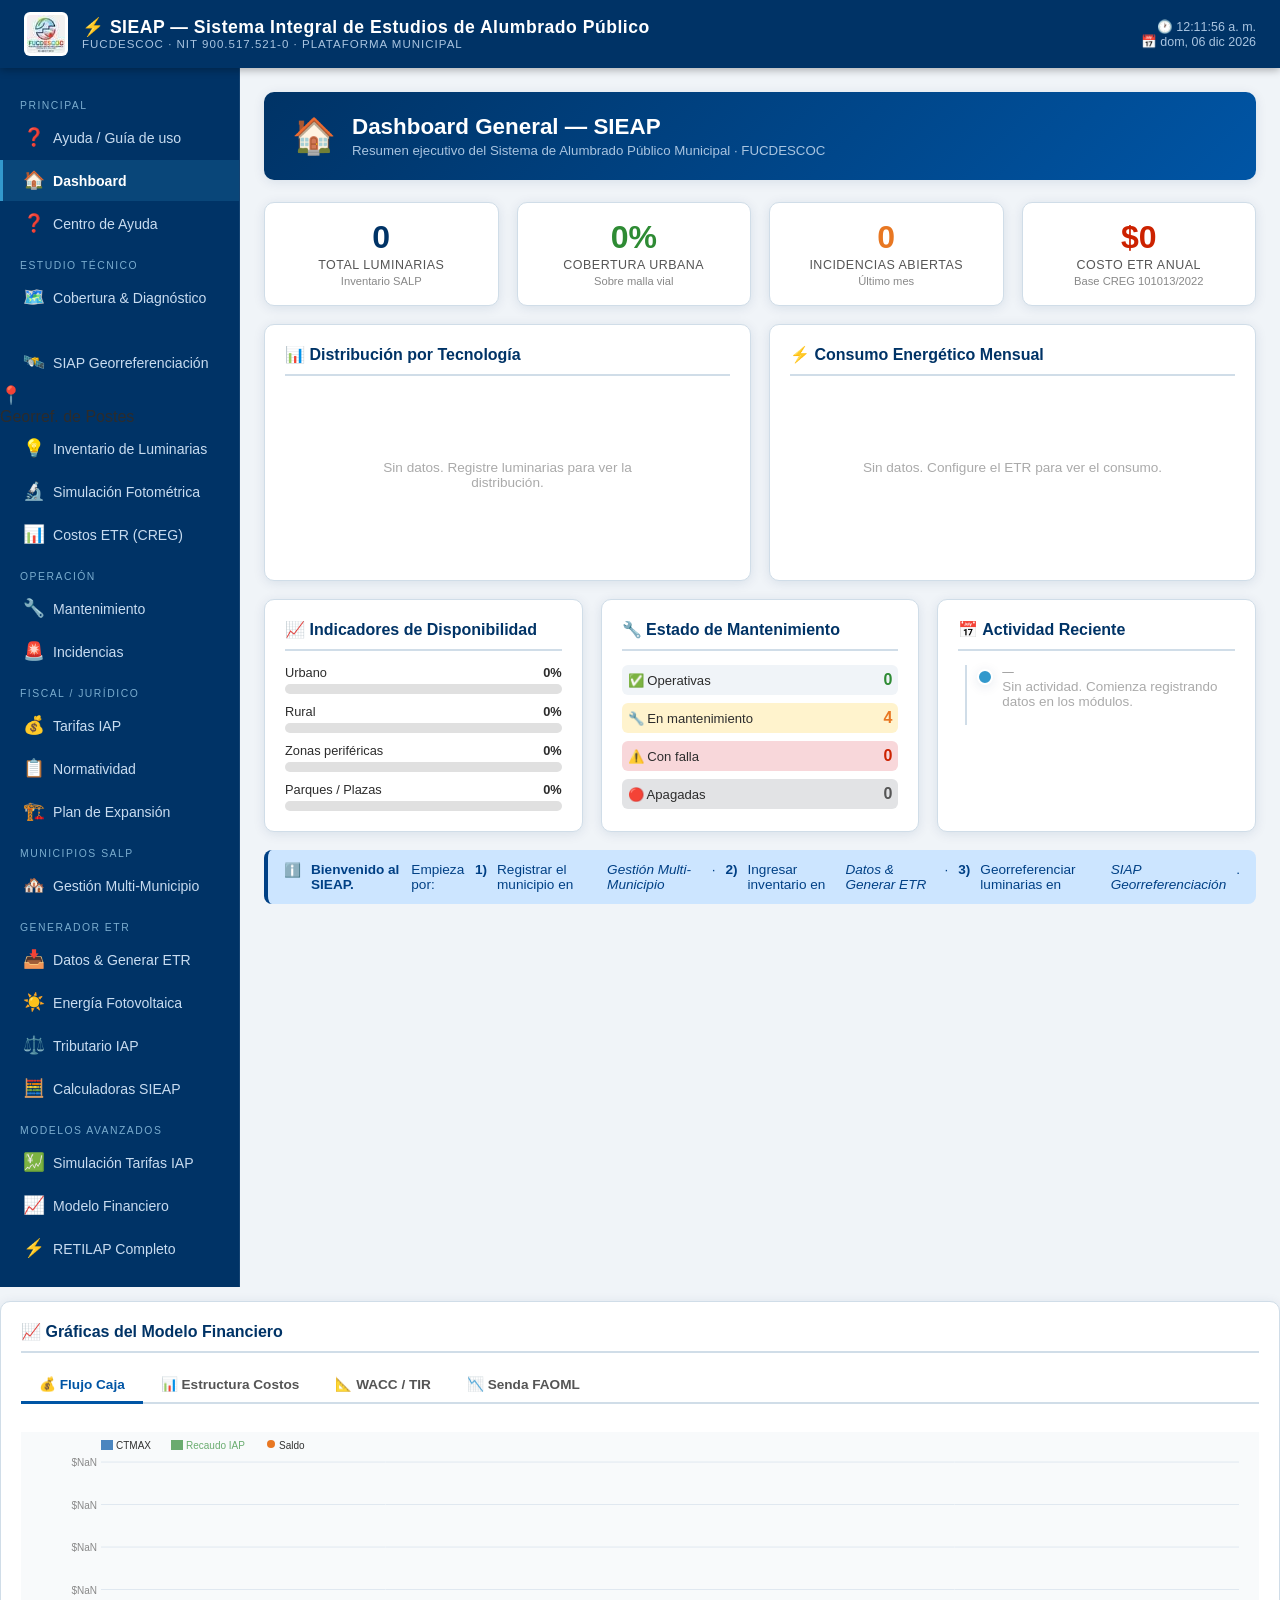
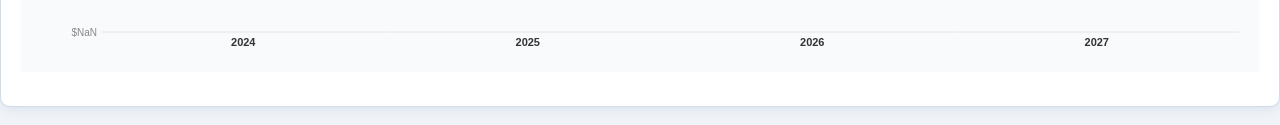
==== commit 2fbb87ae: "SIEAP DEFINITIVO: showPage en HEAD, 169 funciones, todos los modulos activos" ====
--- a/index.html
+++ b/index.html
@@ -51,7 +51,7 @@
 .sidebar{width:240px;min-width:240px;background:#003366;padding:18px 0;border-right:1px solid rgba(255,255,255,.08)}
 .main{flex:1;padding:24px;overflow-x:hidden}
 .page{display:none!important}
-.page.active{display:block!important}
+.page.active{display:block}
 .sidebar-item{display:flex;align-items:center;gap:10px;padding:10px 20px;cursor:pointer;border-left:3px solid transparent;color:#C8DCF0;font-size:.88rem;text-decoration:none;transition:all .18s}
 .sidebar-item:hover,.sidebar-item.active{background:rgba(255,255,255,.07);color:#fff;border-left-color:#3399CC}
 .sidebar-item.active{font-weight:600;background:rgba(51,153,204,.18)}
@@ -91,45 +91,32 @@
 @keyframes sk{0%{background-position:200% 0}100%{background-position:-200% 0}}
 </style>
 <script>
-// ─────────────────────────────────────────────────────────
-// NAVEGACIÓN SIEAP — Disponible antes que cualquier onclick
-// ─────────────────────────────────────────────────────────
-function showPage(id) {
-  // Ocultar todas
-  document.querySelectorAll('.page').forEach(function(p) {
-    p.style.display = 'none';
-    p.classList.remove('active');
+function showPage(id){
+  document.querySelectorAll('.page').forEach(function(p){
+    p.style.display='none'; p.classList.remove('active');
   });
-  // Mostrar target
-  var t = document.getElementById('page-' + id);
-  if (t) {
-    t.style.display = 'block';
-    t.classList.add('active');
-  }
-  // Sidebar activo
-  document.querySelectorAll('.sidebar-item').forEach(function(s) {
+  var t=document.getElementById('page-'+id);
+  if(t){t.style.display='block';t.classList.add('active');}
+  document.querySelectorAll('.sidebar-item').forEach(function(s){
     s.classList.remove('active');
-    var oc = s.getAttribute('onclick') || '';
-    if (oc.indexOf("'" + id + "'") !== -1) s.classList.add('active');
+    var oc=s.getAttribute('onclick')||'';
+    if(oc.indexOf("'"+id+"'")!==-1) s.classList.add('active');
   });
-  if (id === 'geo-pro' && typeof geoInitMap === 'function') setTimeout(geoInitMap, 200);
-  window.scrollTo(0, 0);
-}
-
-function showTab(btn, pid) {
-  var c = btn.closest('.card') || btn.closest('.page');
-  if (!c) return;
-  c.querySelectorAll('.tab-btn').forEach(function(b) { b.classList.remove('active'); });
-  c.querySelectorAll('.tab-panel').forEach(function(p) { p.style.display = 'none'; p.classList.remove('active'); });
+  if(id==='geo-pro'&&typeof geoInitMap==='function') setTimeout(geoInitMap,200);
+  window.scrollTo(0,0);
+}
+function showTab(btn,pid){
+  var c=btn.closest('.card')||btn.closest('.page');
+  if(!c)return;
+  c.querySelectorAll('.tab-btn').forEach(function(b){b.classList.remove('active');});
+  c.querySelectorAll('.tab-panel').forEach(function(p){p.style.display='none';p.classList.remove('active');});
   btn.classList.add('active');
-  var panel = document.getElementById(pid);
-  if (panel) { panel.style.display = 'block'; panel.classList.add('active'); }
-}
-
-function cerrarModal() {
-  document.querySelectorAll('.modal-overlay').forEach(function(m) {
-    m.classList.remove('show');
-    m.style.display = 'none';
+  var panel=document.getElementById(pid);
+  if(panel){panel.style.display='block';panel.classList.add('active');}
+}
+function cerrarModal(){
+  document.querySelectorAll('.modal-overlay').forEach(function(m){
+    m.classList.remove('show');m.style.display='none';
   });
 }
 </script>
@@ -226,7 +213,7 @@
 </a>
 </nav>
 <main class="main">
-<div id="page-dashboard" class="page active" style="display:block!important">
+<div id="page-dashboard" class="page active" style="display:block">
 <div class="page-header">
 <span class="page-header-icon">🏠</span>
 <div>
@@ -3106,5 +3093,3543 @@
 <div id="sieap-toast" style="display:none;"></div>
 <div id="sieap-toast"></div>
 
-
+<script>
+
+// Restaurar MUNICIPIOS_DB al cargar
+(function() {
+  try {
+    var saved = localStorage.getItem('MUNICIPIOS_DB');
+    if(saved) window.MUNICIPIOS_DB = JSON.parse(saved);
+    else window.MUNICIPIOS_DB = {};
+  } catch(e) { window.MUNICIPIOS_DB = {}; }
+})();
+
+// ── NAVEGACIÓN PRINCIPAL ─────────────────────────────────
+
+
+setInterval(updateClock, 1000);
+updateClock();
+var postesData = [];
+document.addEventListener('DOMContentLoaded', () => {
+  var mapa = document.getElementById('mapa-principal');
+  if(mapa) {
+  mapa.addEventListener('mousemove', e => {
+  var rect = mapa.getBoundingClientRect();
+  var relX = (e.clientX - rect.left)/rect.width;
+  var relY = (e.clientY - rect.top)/rect.height;
+  var lat = (9.3414 + (0.5 - relY)*0.02).toFixed(5);
+  var lon = (-75.2917 + (relX - 0.5)*0.03).toFixed(5);
+  var coordEl = document.getElementById('mapa-coords');
+  if(coordEl) coordEl.textContent = `Lat: ${lat}° N · Lon: ${lon}° W`;
+  });
+  }
+  renderPosotes();
+  renderCharts();
+  calcularSimulacion();
+  calcularCostos();
+  calcularTarifa();
+});
+var costos = {csee:0, cinv:0, caom:0, cotros:0};
+var tarifasBase = {
+  '1':{pct:0.025, tope:4200},
+  '2':{pct:0.030, tope:6800},
+  '3':{pct:0.045, tope:12500},
+  '4':{pct:0.060, tope:22000},
+  '5':{pct:0.080, tope:38000},
+  '6':{pct:0.100, tope:55000},
+  'com':{kwh:85, tope:null},
+  'ind':{kwh:95, tope:null},
+  'of':{kwh:0, tope:0},
+};
+var retilapReqs = {
+  M1: {emMin:150, uo:0.40, ul:0.70, ti:10, fhs:0, irc:65},
+  M2: {emMin:75, uo:0.40, ul:0.70, ti:10, fhs:0, irc:65},
+  M3: {emMin:30, uo:0.40, ul:0.60, ti:15, fhs:1, irc:65},
+  M4: {emMin:15, uo:0.40, ul:null, ti:15, fhs:5, irc:60},
+  P1: {emMin:15, uo:0.35, ul:null, ti:null, fhs:5, irc:80},
+  P2: {emMin:8, uo:0.25, ul:null, ti:null, fhs:10, irc:70},
+  E:  {emMin:50, uo:0.40, ul:null, ti:null, fhs:5, irc:70},
+};
+document.addEventListener("DOMContentLoaded", function(){
+  setTimeout(calcularFinanciero, 600);
+  setTimeout(verificarRetilap, 700);
+  setTimeout(calcularIndicadores, 800);
+  setTimeout(calcularURE, 900);
+}, false);
+var ETR_D = {};
+document.addEventListener('DOMContentLoaded',function(){ setTimeout(calcETR,400); });
+var geoMap = null;
+var geoMarkers = {};
+var geoLayer = null;
+var geoSatLayer = null;
+var geoAddModeActive = false;
+var geoCurrentId = null;
+var geoFotoData = null;
+var geoFoto2Data = null;
+var SIAP_DB = {};
+var CREG_UCAP = {
+  'LED': { cr_base: 850000, vida: 25, faomL: 0.074, eficaciaMin: 100 },
+  'HID': { cr_base: 520000, vida: 15, faomL: 0.074, eficaciaMin: 70 },
+  'Mercurio': { cr_base: 380000, vida: 15, faomL: 0.074, eficaciaMin: 40 },
+  'Haluro': { cr_base: 600000, vida: 15, faomL: 0.074, eficaciaMin: 75 },
+  'Induccion': { cr_base: 700000, vida: 20, faomL: 0.074, eficaciaMin: 90 },
+};
+var RETILAP_REQS = {
+  M1:{emMin:150,uo:0.40,ul:0.70,ti:10,fhs:0,irc:65},
+  M2:{emMin:75,uo:0.40,ul:0.70,ti:10,fhs:0,irc:65},
+  M3:{emMin:30,uo:0.40,ul:0.60,ti:15,fhs:1,irc:65},
+  M4:{emMin:15,uo:0.40,ul:null,ti:15,fhs:5,irc:60},
+  P1:{emMin:15,uo:0.35,ul:null,ti:null,fhs:5,irc:80},
+  P2:{emMin:8,uo:0.25,ul:null,ti:null,fhs:10,irc:70},
+  E:{emMin:50,uo:0.40,ul:null,ti:null,fhs:5,irc:70},
+};
+var ESTADO_COLORS = {
+  operativa:'#2ECC71', falla:'#E74C3C', mantenimiento:'#F39C12',
+  reemplazar:'#E74C3C', apagada:'#7F8C8D'
+};
+document.addEventListener('keydown', function(e) {
+  if (e.key === 'Escape' && geoAddModeActive) {
+  geoAddModeActive = false;
+  var banner = document.getElementById('geo-add-banner');
+  if (banner) banner.style.display = 'none';
+  if (geoMap) geoMap.getContainer().style.cursor = '';
+  }
+});
+
+
+var MUNICIPIOS_DB = JSON.parse(localStorage.getItem('MUNICIPIOS_DB') || '{}');
+var _origCalcETR = calcETR;
+calcETR = function() {
+  _origCalcETR.apply(this, arguments);
+  setTimeout(() => {
+  if(window.ETR_D && ETR_D.flujo) {
+  window._flujoData = ETR_D.flujo;
+  window._costosData = { csee:ETR_D.cseeMes||0, cinv:ETR_D.cinvMes||0, caom:ETR_D.caomMes||0, cotr:ETR_D.cotrMes||0 };
+  window._waccData = { tir:ETR_D.tir||0, inversion:ETR_D.crTot*0.03||0, flujo:ETR_D.flujo.map(f=>f.saldo) };
+  }
+  renderGraficasFinancieras();
+  }, 300);
+};
+var _origCalcFin = typeof calcularFinanciero==='function' ? calcularFinanciero : null;
+if(_origCalcFin) {
+  calcularFinanciero = function() {
+  _origCalcFin.apply(this, arguments);
+  setTimeout(renderGraficasFinancieras, 400);
+  };
+}
+document.addEventListener('DOMContentLoaded', function() {
+  setTimeout(() => {
+  muni_renderLista();
+  muni_renderComparativo();
+  }, 500);
+});
+var EXPANSION_DB = JSON.parse(localStorage.getItem('EXPANSION_DB')||'[]');
+document.addEventListener('DOMContentLoaded', function() {
+  setTimeout(() => {
+  expansionActualizarTabla();
+  if(typeof calcFV === 'function') calcFV();
+  if(typeof calcTribBase === 'function') calcTribBase();
+  }, 600);
+});
+
+
+document.addEventListener('DOMContentLoaded', function() {
+  setTimeout(actualizarDashboard, 500);
+});
+document.addEventListener('DOMContentLoaded', function(){
+  var fechaHoy = new Date().toISOString().split('T')[0];
+  var fin = document.getElementById('mora-fecha-fin');
+  var fechaHoy2 = new Date().toISOString().split('T')[0];
+  if(fin) fin.value = fechaHoy2;
+  var ccFecha = document.getElementById('cc-fecha-mp');
+  if(ccFecha) ccFecha.value = hoy;
+});
+var TARIFAS_DB = JSON.parse(localStorage.getItem('TARIFAS_DB')||'[]');
+window.addEventListener('load', function(){
+  setTimeout(tarifaRenderTabla, 200);
+});
+var DB = {
+  get: (key) => { try { return JSON.parse(localStorage.getItem('SIEAP_'+key)||'[]'); } catch(e){ return []; } },
+  set: (key, val) => { try { localStorage.setItem('SIEAP_'+key, JSON.stringify(val)); } catch(e){} },
+  add: (key, item) => { var arr = DB.get(key); arr.push({...item, id: Date.now(), ts: new Date().toISOString()}); DB.set(key, arr); return arr; },
+  del: (key, id) => { var arr = DB.get(key).filter(i=>i.id!==id); DB.set(key, arr); return arr; },
+  update: (key, id, item) => { var arr = DB.get(key).map(i=>i.id===id?{...i,...item}:i); DB.set(key, arr); return arr; }
+};
+var COBERTURA_DB = [];
+document.addEventListener('DOMContentLoaded', function() {
+  setTimeout(inicializarModulos, 50);
+});
+
+function _agregarBotonesGuardar() {
+  
+  var btnGroupSim = document.querySelector('#page-simulacion .btn-group');
+  if(btnGroupSim && !btnGroupSim.querySelector('[onclick*="guardarSimulacion"]')) {
+  var btn = document.createElement('button');
+  btn.className = 'btn btn-success';
+  btn.onclick = guardarSimulacion;
+  btn.innerHTML = '💾 Guardar simulación';
+  btnGroupSim.appendChild(btn);
+  }
+  var totalTab = document.getElementById('tab-total');
+  if(totalTab && !totalTab.querySelector('[onclick*="guardarResultadosETR"]')) {
+  var btnGroup = document.createElement('div');
+  btnGroup.className = 'btn-group';
+  btnGroup.style.marginTop = '12px';
+  btnGroup.innerHTML = '<button class="btn btn-success" onclick="guardarResultadosETR()">💾 Guardar resultados ETR</button>';
+  totalTab.appendChild(btnGroup);
+  }
+  var tabReg = document.getElementById('tab-registro');
+  if(tabReg) {
+  var inputs = tabReg.querySelectorAll('input[type="text"], input[type="number"], select');
+  var ids = ['lum-reg-codigo','lum-reg-tec','lum-reg-pot','lum-reg-flujo','lum-reg-irc','lum-reg-ip','lum-reg-anio','lum-reg-vida','lum-reg-zona','lum-reg-valor'];
+  inputs.forEach((inp, i) => { if(!inp.id && ids[i]) inp.id = ids[i]; });
+  
+  var btnReg = tabReg.querySelector('.btn-primary');
+  if(btnReg) btnReg.onclick = lumRegistrar;
+  var btnLimp = tabReg.querySelector('.btn-outline');
+  if(btnLimp) btnLimp.onclick = lumLimpiar;
+  
+  var selTec = tabReg.querySelector('select');
+  if(selTec && !selTec.id) selTec.id = 'lum-reg-tec';
+  }
+}
+
+function _agregarHistorialSimulacion() {
+  var simPage = document.getElementById('page-simulacion');
+  if(simPage && !document.getElementById('sim-historial')) {
+  var div = document.createElement('div');
+  div.className = 'card';
+  div.innerHTML = `<div class="card-title">📋 Historial de Simulaciones Guardadas</div>
+  <div id="sim-historial" style="display:flex;flex-direction:column;gap:6px;">
+  <div style="color:#aaa;font-size:0.8rem;text-align:center;padding:10px;">Sin simulaciones guardadas aún.</div>
+  </div>`;
+  simPage.appendChild(div);
+  
+  var sims = DB.get('simulaciones');
+  if(sims.length > 0) {
+  var h = document.getElementById('sim-historial');
+  h.innerHTML = sims.slice(-5).reverse().map(s=>`
+  <div style="padding:6px 10px;background:#F0F4F8;border-radius:5px;font-size:0.78rem;display:flex;justify-content:space-between;">
+  <span>${s.via} | Ancho:${s.ancho}m | Esp:${s.espaciado}m | ${s.fecha}</span>
+  <span><strong>${s.em} lux</strong> ${s.cumple}</span>
+  </div>`).join('');
+  }
+  }
+}
+
+function abrirArchivo(accept, callback) {
+  var input = document.createElement('input');
+  input.type = 'file'; input.accept = accept;
+  input.onchange = e => { if(e.target.files[0]) callback(e.target.files[0]); };
+  input.click();
+}
+
+function actualizarDashboard() {
+  
+  var lumTotal = Object.keys(window.SIAP_DB||{}).length;
+  safeSet('dash-total-lum', lumTotal || '0');
+  var incAbiertas = document.querySelectorAll('.incidencia-card').length;
+  safeSet('dash-incidencias', incAbiertas || '0');
+  if(window.ETR_D && ETR_D.ctmaxA) {
+  safeSet('dash-costo-etr', formatCOPM(ETR_D.ctmaxA));
+  }
+  var kmTot = parseFloat(document.getElementById('etr-km-tot')?.value)||0;
+  var kmIlum = parseFloat(document.getElementById('etr-km-ilum')?.value)||0;
+  if(kmTot > 0) {
+  var pct = ((kmIlum/kmTot)*100).toFixed(1)+'%';
+  safeSet('dash-cobertura', pct);
+  safeSet('disp-urb', pct);
+  }
+  var enMant = document.querySelectorAll('.badge-amarillo').length;
+  safeSet('mant-mant', enMant || '0');
+}
+
+function actualizarTablaPostes() {
+  var tbody = document.getElementById('tabla-postes');
+  tbody.innerHTML = '';
+  postesData.forEach(p => {
+  var badgeMap = {operativo:'badge-verde', falla:'badge-rojo', mantenimiento:'badge-amarillo', apagado:'badge-gris'};
+  tbody.innerHTML += `<tr>
+  <td><strong>${p.id}</strong></td>
+  <td>${p.tipo}</td>
+  <td>${p.altura}m</td>
+  <td><span class="badge ${badgeMap[p.estado] || 'badge-gris'}">${p.estado}</span></td>
+  <td><button class="btn btn-sm btn-outline">🗑️</button></td>
+  </tr>`;
+  });
+}
+
+function agregarPoste() {
+  
+  showPage('geo-pro');
+  setTimeout(()=>{
+  var lat = document.getElementById('in-lat')?.value;
+  var lon = document.getElementById('in-lon')?.value;
+  if(lat && lon) {
+  var ftLat = document.getElementById('ft-lat');
+  var ftLon = document.getElementById('ft-lon');
+  if(ftLat) ftLat.value = lat;
+  if(ftLon) ftLon.value = lon;
+  }
+  if(typeof geoModalOpen === 'function') geoModalOpen();
+  }, 300);
+  showToast('📍 Usa el módulo SIAP Georreferenciación para agregar postes con mapa real', 'info');
+}
+
+function alertBox(tipo, texto) {
+  var colors = {success:'#D4EDDA:#1a7a2a', warning:'#FFF3CD:#856404', danger:'#F8D7DA:#721c24', info:'#CCE5FF:#004085'};
+  var [bg, color] = (colors[tipo]||'#F0F4F8:#333').split(':');
+  return `<div style="background:${bg};border-radius:8px;padding:12px 16px;font-size:0.82rem;color:${color};border-left:4px solid ${color};">${texto}</div>`;
+}
+
+function boxAzul(titulo, items) {
+  return `<div style="background:linear-gradient(135deg,#003366,#0055A5);color:white;border-radius:10px;padding:16px;margin-bottom:10px;">
+  <div style="font-weight:700;color:#FFD700;margin-bottom:10px;font-size:0.9rem;">${titulo}</div>
+  <div style="display:flex;flex-direction:column;gap:6px;">
+  ${items.map(([k,v,color])=>`<div style="display:flex;justify-content:space-between;padding:5px 8px;background:rgba(255,255,255,0.08);border-radius:5px;">
+  <span style="color:#A8C4E0;font-size:0.8rem;">${k}</span>
+  <strong style="color:${color||'#FFD700'};font-size:0.82rem;">${v}</strong>
+  </div>`).join('')}
+  </div></div>`;
+}
+
+function calcActualizacion() {
+  var anioBase = gV('idx-anio-base') || 2024;
+  var anioAct = gV('idx-anio-act') || 2026;
+  var n = anioAct - anioBase;
+  if(n <= 0) return;
+
+  var csee = gV('idx-csee');
+  var cinv = gV('idx-cinv');
+  var caom = gV('idx-caom');
+  var cotr = gV('idx-cotr');
+  var ipc = gV('idx-ipc')/100 || 0.062;
+  var ipp = gV('idx-ipp')/100 || 0.085;
+  var faom = gV('idx-faom') || 0.074;
+
+  var cseeAct = csee * Math.pow(1+ipp, n);
+  var cinvAct = cinv * Math.pow(1+ipc*0.5, n);
+  var caomAct = caom * Math.pow(1+ipc*0.7, n);
+  var cotrAct = cotr * Math.pow(1+ipc, n);
+  var totalBase = csee+cinv+caom+cotr;
+  var totalAct = cseeAct+cinvAct+caomAct+cotrAct;
+  var variacion = totalBase > 0 ? ((totalAct/totalBase)-1)*100 : 0;
+
+  setRes('res-actualizacion', boxAzul('📈 ETR ACTUALIZADO — '+anioBase+' → '+anioAct, [
+  ['CSEE actualizado (×IPP^'+n+')', fmtCOP(cseeAct), 'white'],
+  ['CINV actualizado', fmtCOP(cinvAct), 'white'],
+  ['CAOM actualizado (FAOML='+faom+')', fmtCOP(caomAct), 'white'],
+  ['COTR actualizado (×IPC^'+n+')', fmtCOP(cotrAct), 'white'],
+  ['CTMAX base', fmtCOP(totalBase), '#A8C4E0'],
+  ['CTMAX ACTUALIZADO', fmtCOP(totalAct), '#FFD700'],
+  ['Variación total', variacion.toFixed(1)+'%', variacion>15?'#E74C3C':'#2ECC71'],
+  ]) + alertBox('info','Res. CREG 101013/2022: CSEE se actualiza con IPP (energía). CINV con IPC parcial. CAOM con FAOML de la senda anual.'));
+}
+
+function calcCobroCoactivo() {
+  var capital = gV('cc-capital');
+  var intereses = gV('cc-intereses');
+  var sanciones = gV('cc-sanciones');
+  var gastos = gV('cc-gastos');
+  var cuotas = gV('cc-cuotas');
+  var total = capital + intereses + sanciones + gastos;
+  var cuota = cuotas > 0 ? total/cuotas : 0;
+
+  setRes('res-cobro-coactivo', boxAzul('📋 LIQUIDACIÓN COBRO COACTIVO — Arts. 823-843 ET', [
+  ['Capital IAP', fmtCOP(capital), 'white'],
+  ['Intereses de mora (Art.634 ET)', fmtCOP(intereses), '#A8C4E0'],
+  ['Sanciones', fmtCOP(sanciones), '#A8C4E0'],
+  ['Gastos de cobro', fmtCOP(gastos), '#A8C4E0'],
+  ['TOTAL DEUDA', fmtCOP(total), '#FFD700'],
+  cuotas > 0 ? ['Cuota mensual acuerdo ('+cuotas+')', fmtCOP(cuota), '#2ECC71'] : ['Pago de contado', 'Sí', '#2ECC71'],
+  ]) + alertBox('info','Arts. 823-843 ET: Proceso administrativo de cobro coactivo. Mandamiento de pago, excepciones, embargo y remate de bienes.'));
+}
+
+function calcCostoUnitario() {
+  var n = gV('cu-lum');
+  var csee = gV('cu-csee');
+  var cinv = gV('cu-cinv');
+  var caom = gV('cu-caom');
+  var cotr = gV('cu-cotr');
+  var activo = gV('cu-activo');
+  var vida = gV('cu-vida') || 25;
+  if(!n) { setRes('res-costo-unitario','<div style="padding:20px;color:#aaa;text-align:center;">Ingresa el número de luminarias</div>'); return; }
+
+  var ctmaxMes = csee+cinv+caom+cotr;
+  var costoUnit = n > 0 ? ctmaxMes/n : 0;
+  var depAnual = activo > 0 ? activo/vida : 0;
+  var cpm = n > 0 ? caom/n : 0;
+
+  setRes('res-costo-unitario', boxAzul('📊 COSTO UNITARIO POR PUNTO DE LUZ', [
+  ['N° luminarias SALP', n.toLocaleString('es-CO'), 'white'],
+  ['CTMAX mensual total', fmtCOP(ctmaxMes), 'white'],
+  ['Costo unit. mensual total', fmtCOP(costoUnit), '#FFD700'],
+  ['  → CSEE/luminaria/mes', fmtCOP(n>0?csee/n:0), '#A8C4E0'],
+  ['  → CINV/luminaria/mes', fmtCOP(n>0?cinv/n:0), '#A8C4E0'],
+  ['  → CAOM/luminaria/mes', fmtCOP(cpm), '#A8C4E0'],
+  ['  → COTR/luminaria/mes', fmtCOP(n>0?cotr/n:0), '#A8C4E0'],
+  activo>0 ? ['Depreciación anual/lum.', fmtCOP(depAnual), '#A8D8A8'] : ['','',''],
+  ['Costo unit. anual', fmtCOP(costoUnit*12), '#2ECC71'],
+  ].filter(r=>r[0])) + alertBox('info','Base: Res. CREG 101013/2022. El costo unitario permite verificar la proporcionalidad de las tarifas IAP por contribuyente.'));
+}
+
+function calcETR() {
+  
+  var crL = etrG('i-crL'), crTA = etrG('i-crTA');
+  var crTot = crL + crTA;
+  var lLed=etrG('i-led'),pLed=etrG('i-pled');
+  var lHid=etrG('i-hid'),pHid=etrG('i-phid');
+  var lMerc=etrG('i-merc'),pMerc=etrG('i-pmerc');
+  var totLum = lLed+lHid+lMerc;
+  var el1=document.getElementById('i-total'); if(el1) el1.value=totLum.toLocaleString('es-CO');
+  var el2=document.getElementById('i-crTot'); if(el2) el2.value=formatCOP(Math.round(crTot));
+  var tKwh=etrG('p-tkwh'), hd=etrG('p-hd');
+  var wacc=etrG('p-wacc')/100, vu=etrG('p-vu'), idP=etrG('p-id')/100;
+  var faoML=etrG('p-faomL'), faoMS=0.040;
+  var ipp=etrG('p-ipp')/100, ipc=etrG('p-ipc')/100;
+  var cInt=etrG('p-int'), cSga=etrG('p-sga');
+  var ambPct=etrG('p-amb')/100, polPct=etrG('p-pol')/100;
+  var estPct=etrG('p-est')/100, icaPct=etrG('p-ica')/100;
+  var crecP=etrG('p-crec')/100;
+  var potKw = (lLed*pLed + lHid*pHid + lMerc*pMerc)/1000;
+  var ceeMes = potKw * hd * 30.4;
+  var cseeMes = ceeMes * tKwh;
+  var caanA = crTot>0 ? crTot*(wacc/(1-Math.pow(1+wacc,-vu))) : 0;
+  var caanMes = caanA/12;
+  var cinvMes = caanMes*idP;
+  var caomMes = (crTA*faoMS + crL*faoML)*idP/12;
+  var cAmb = caomMes*ambPct;
+  var base = cinvMes+caomMes+cAmb+cSga;
+  var cPol=base*polPct, cEst=base*estPct, cIca=base*icaPct;
+  var cotrMes = cInt+cAmb+cSga+cPol+cEst+cIca;
+  var expM=etrG('p-exp')/12, ornM=etrG('p-orn')/12;
+  var ctmaxMes = cseeMes+cinvMes+caomMes+cotrMes+expM+ornM;
+  var ctmaxA = ctmaxMes*12;
+  var secs=[{id:'e1',t:'pct'},{id:'e2',t:'pct'},{id:'e3',t:'pct'},
+  {id:'e4',t:'pct'},{id:'e5',t:'pct'},{id:'e6',t:'pct'},
+  {id:'com',t:'kwh'},{id:'ind',t:'kwh'}];
+  var recMes=0; var det={};
+  secs.forEach(s=>{
+  var cnt=etrG('cnt-'+s.id), kwh=etrG('kwh-'+s.id), tar=etrG('tar-'+s.id);
+  var iap = s.t==='pct' ? kwh*tKwh*(tar/100) : kwh*tar;
+  det[s.id]={cnt,kwh,iap,total:iap*cnt};
+  recMes+=iap*cnt;
+  });
+  var cumple = recMes<=ctmaxMes;
+  var supMes = recMes-ctmaxMes;
+  var senda={2024:0.086,2025:0.080,2026:0.074,2027:0.069,2028:0.063};
+  var flujo=[];
+  for(var i=1;i<=4;i++){
+  var anio=2023+i;
+  var fL=senda[anio]||0.063;
+  var csA=cseeMes*12*Math.pow(1+ipp,i);
+  var caanAnio=crTot*(wacc/(1-Math.pow(1+wacc,-vu)));
+  var ciA=caanAnio*idP;
+  var caA=(crTA*faoMS+crL*fL)*idP;
+  var cAmbA=caA*ambPct, basA=(ciA+caA+cAmbA+cSga*12);
+  var cotA=cInt*12+cAmbA+cSga*12+basA*polPct+basA*estPct+basA*icaPct;
+  var capA=csA+ciA+caA+cotA+etrG('p-exp')+etrG('p-orn');
+  var recA=recMes*12*Math.pow(1+crecP,i);
+  flujo.push({anio,csA,ciA,caA,cotA,capA,recA,saldo:recA-capA});
+  }
+  var invT=crTot*0.03;
+  var tirL=-0.9,tirH=5;
+  for(var it=0;it<100;it++){
+  var tm=(tirL+tirH)/2; var npv=-invT;
+  flujo.forEach((f,i)=>{npv+=f.saldo/Math.pow(1+tm,i+1);});
+  if(npv>0) tirL=tm; else tirH=tm;
+  if(tirH-tirL<0.0001) break;
+  }
+  var tir=(tirL+tirH)/2;
+  var vpn=-invT; flujo.forEach((f,i)=>{vpn+=f.saldo/Math.pow(1+wacc,i+1);});
+  var bc = recMes*12*4/(ctmaxA*4);
+  ['er-csee','er-cinv','er-caom','er-cotr'].forEach((id,i)=>{
+  safeSet(id, formatCOPM([cseeMes,cinvMes,caomMes,cotrMes][i]));
+  });
+  safeSet('er-ctmax', formatCOP(Math.round(ctmaxMes)));
+  safeSet('er-ctmax-a','Anual: '+formatCOP(Math.round(ctmaxA)));
+  safeSet('er-caan', formatCOPM(caanA));
+  safeSet('er-tir', (tir*100).toFixed(2)+'%');
+  safeSet('er-vpn', formatCOPM(vpn));
+  safeSet('er-rec', formatCOP(Math.round(recMes)));
+  safeSet('er-bc', bc.toFixed(3));
+
+  var a351 = document.getElementById('er-art351');
+  if(a351) a351.innerHTML=`<div style="background:${cumple?'#D4EDDA':'#F8D7DA'};border-radius:8px;padding:14px;text-align:center;">
+  <div style="font-size:1.8rem;">${cumple?'✅':'⚠️'}</div>
+  <div style="font-weight:700;color:${cumple?'#1a7a2a':'#721c24'};font-size:0.9rem;">Art. 351 Ley 1819/2016</div>
+  <div style="font-size:0.78rem;color:#555;margin-top:5px;">
+  Recaudo: <strong>${formatCOP(Math.round(recMes))}</strong><br>
+  CTMAX: <strong>${formatCOP(Math.round(ctmaxMes))}</strong><br>
+  ${(recMes/ctmaxMes*100).toFixed(1)}% del tope legal
+  </div>
+  <div style="margin-top:8px;font-weight:700;font-size:0.85rem;color:${cumple?'#1a7a2a':'#721c24'};">
+  ${cumple?'✅ CUMPLE — Tarifas válidas':'⚠️ EXCEDE — Revisar tarifas'}
+  </div>
+  </div>`;
+  var fb = document.getElementById('er-flujo');
+  if(fb) fb.innerHTML = flujo.map(f=>`<tr>
+  <td><strong>${f.anio}</strong></td>
+  <td>${formatCOPM(f.csA)}</td><td>${formatCOPM(f.ciA)}</td>
+  <td>${formatCOPM(f.caA)}</td><td>${formatCOPM(f.cotA)}</td>
+  <td><strong>${formatCOPM(f.capA)}</strong></td>
+  <td>${formatCOPM(f.recA)}</td>
+  <td style="color:${f.saldo>=0?'#CC2200':'#2E8B34'};font-weight:700;">${f.saldo>=0?'+':''}${formatCOPM(f.saldo)}</td>
+  <td>${f.recA<=f.capA?'<span class="badge badge-verde">OK</span>':'<span class="badge badge-rojo">Exc.</span>'}</td>
+  </tr>`).join('');
+  var iapDiv=document.getElementById('iap-live');
+  if(iapDiv){
+  var rows=Object.entries(det).map(([k,v])=>`<tr>
+  <td>${{e1:'E1',e2:'E2',e3:'E3',e4:'E4',e5:'E5',e6:'E6',com:'Comercial',ind:'Industrial'}[k]}</td>
+  <td style="text-align:right;">${v.cnt.toLocaleString('es-CO')}</td>
+  <td style="text-align:right;">${formatCOP(Math.round(v.iap))}</td>
+  <td style="text-align:right;"><strong>${formatCOP(Math.round(v.total))}</strong></td>
+  </tr>`).join('');
+  iapDiv.innerHTML=`<table style="width:100%;font-size:0.8rem;border-collapse:collapse;">
+  <thead><tr style="background:#003366;color:white;"><th style="padding:5px;text-align:left;">Sector</th><th style="padding:5px;text-align:right;">Contrib.</th><th style="padding:5px;text-align:right;">IAP/usuario</th><th style="padding:5px;text-align:right;">Recaudo</th></tr></thead>
+  <tbody>${rows}</tbody>
+  <tfoot><tr style="background:#003366;color:white;font-weight:700;"><td style="padding:5px;" colspan="3">TOTAL RECAUDO IAP</td><td style="padding:5px;text-align:right;">${formatCOP(Math.round(recMes))}</td></tr></tfoot>
+  </table>`;
+  }
+  ETR_D={mun:etrS('etr-municipio'),dpto:etrS('etr-dpto'),vig:etrS('etr-vigencia'),sec:etrS('etr-secretario'),
+  totLum,lLed,lHid,lMerc,potKw,crTot,crL,crTA,wacc,vu,idP,faoML,faoMS,tKwh,hd,ceeMes,
+  cseeMes,caanA,caanMes,cinvMes,caomMes,cAmb,cSga,cPol,cEst,cIca,cotrMes,expM,ornM,ctmaxMes,ctmaxA,
+  recMes,supMes,cumple,tir,vpn,bc,flujo,det,
+  kmTot:etrG('etr-km-tot'),kmIlum:etrG('etr-km-ilum'),parques:etrG('etr-parques')};
+}
+
+function calcFV() {
+  var lum=parseFloat(document.getElementById('fv-lum')?.value)||50;
+  var pot=parseFloat(document.getElementById('fv-pot')?.value)||100;
+  var horas=parseFloat(document.getElementById('fv-horas')?.value)||12;
+  var diasAut=parseFloat(document.getElementById('fv-dias-aut')?.value)||2;
+  var hsp=parseFloat(document.getElementById('fv-hsp')?.value)||5.2;
+  var efic=parseFloat(document.getElementById('fv-efic')?.value)/100||0.85;
+  var volt=parseFloat(document.getElementById('fv-volt')?.value)||24;
+  var dod=parseFloat(document.getElementById('fv-dod')?.value)/100||0.70;
+  var panelWp=parseFloat(document.getElementById('fv-panel-wp')?.value)||400;
+  var batAh=parseFloat(document.getElementById('fv-bat-ah')?.value)||200;
+  var precPanel=parseFloat(document.getElementById('fv-precio-panel')?.value)||1200000;
+  var precBat=parseFloat(document.getElementById('fv-precio-bat')?.value)||800000;
+  var tarifaEv=parseFloat(document.getElementById('fv-tarifa-ev')?.value)||890;
+  var vida=parseFloat(document.getElementById('fv-vida')?.value)||25;
+  var omPct=parseFloat(document.getElementById('fv-om')?.value)/100||0.015;
+  var cargaDia = lum*pot*horas/1000; 
+  
+  var capBatTotal = (cargaDia*diasAut*1000)/(volt*dod); 
+  
+  var numBat = Math.ceil(capBatTotal/batAh);
+  
+  var potFVkWp = cargaDia/(hsp*efic);
+  
+  var numPaneles = Math.ceil(potFVkWp*1000/panelWp);
+  
+  var invPaneles = numPaneles*precPanel;
+  var invBaterias = numBat*precBat;
+  var invOtros = (invPaneles+invBaterias)*0.25; 
+  var invTotal = invPaneles+invBaterias+invOtros;
+  
+  var kwhAnual = cargaDia*365;
+  var ahorroAnual = kwhAnual*tarifaEv;
+  var omAnual = invTotal*omPct;
+  var flujoNeto = ahorroAnual-omAnual;
+  var payback = invTotal/flujoNeto;
+  
+  var wacc=0.1136;
+  var vpn=-invTotal;
+  for(var i=1;i<=vida;i++) vpn+=flujoNeto/Math.pow(1+wacc,i);
+  
+  var desc_iva = invTotal*0.19;
+  var desc_renta = invTotal*0.50*0.33; 
+  var invNeta = invTotal-desc_iva-desc_renta;
+  var paybackNeto = invNeta/flujoNeto;
+  
+  var co2Anual = kwhAnual*0.000132;
+
+  var res = document.getElementById('fv-resultados');
+  if(res) res.innerHTML = `
+  <div style="background:linear-gradient(135deg,#7a4a00,#E87722);color:white;border-radius:8px;padding:14px;margin-bottom:10px;">
+  <div style="font-size:0.75rem;color:#FFE0A0;margin-bottom:6px;">DIMENSIONAMIENTO SISTEMA FV — SALP</div>
+  <div style="display:grid;grid-template-columns:1fr 1fr;gap:8px;font-size:0.8rem;">
+  <div><div style="color:#FFE0A0;">Carga diaria</div><strong>${cargaDia.toFixed(1)} kWh/día</strong></div>
+  <div><div style="color:#FFE0A0;">Potencia FV requerida</div><strong>${(potFVkWp).toFixed(2)} kWp</strong></div>
+  <div><div style="color:#FFE0A0;">N° Paneles (${panelWp}Wp)</div><strong>${numPaneles} paneles</strong></div>
+  <div><div style="color:#FFE0A0;">N° Baterías (${batAh}Ah/${volt}V)</div><strong>${numBat} baterías</strong></div>
+  <div><div style="color:#FFE0A0;">Cap. batería requerida</div><strong>${capBatTotal.toFixed(0)} Ah</strong></div>
+  <div><div style="color:#FFE0A0;">kWh generados/año</div><strong>${kwhAnual.toFixed(0).toLocaleString('es-CO')}</strong></div>
+  </div>
+  </div>
+  ${[
+  ['Paneles FV',formatCOP(Math.round(invPaneles)),''],
+  ['Baterías',formatCOP(Math.round(invBaterias)),''],
+  ['Controladores + Cableado + Inst.',formatCOP(Math.round(invOtros)),'25%'],
+  ['INVERSIÓN TOTAL',formatCOP(Math.round(invTotal)),''],
+  ['Ahorro energía/año',formatCOP(Math.round(ahorroAnual)),''],
+  ['O&M anual',formatCOP(Math.round(omAnual)),''],
+  ['Flujo neto anual',formatCOP(Math.round(flujoNeto)),''],
+  ['Payback simple',payback.toFixed(1)+' años',''],
+  ['CO₂ evitado/año',co2Anual.toFixed(1)+' ton',''],
+  ].map(([k,v,sub])=>`
+  <div style="display:flex;justify-content:space-between;padding:5px 8px;background:#F0F4F8;border-radius:5px;">
+  <span style="color:#888;font-size:0.78rem;">${k}</span><strong style="font-size:0.8rem;">${v}</strong>
+  </div>`).join('')}`;
+
+  var finDiv = document.getElementById('fv-financiero');
+  if(finDiv) finDiv.innerHTML = `
+  <div style="background:linear-gradient(135deg,#1a4a1a,#2E8B34);color:white;border-radius:8px;padding:14px;">
+  <div style="font-size:0.75rem;color:#A8D8A8;margin-bottom:8px;">ANÁLISIS FINANCIERO — LEY 1715/2014</div>
+  <div style="display:grid;grid-template-columns:1fr 1fr;gap:8px;font-size:0.79rem;">
+  <div><div style="color:#A8D8A8;">Inversión bruta</div><strong>${formatCOP(Math.round(invTotal))}</strong></div>
+  <div><div style="color:#A8D8A8;">Descuento IVA (Art.14)</div><strong style="color:#FFD700;">-${formatCOP(Math.round(desc_iva))}</strong></div>
+  <div><div style="color:#A8D8A8;">Deducción renta (Art.11)</div><strong style="color:#FFD700;">-${formatCOP(Math.round(desc_renta))}</strong></div>
+  <div><div style="color:#A8D8A8;">Inversión NETA</div><strong>${formatCOP(Math.round(invNeta))}</strong></div>
+  <div><div style="color:#A8D8A8;">Payback con incentivos</div><strong>${paybackNeto.toFixed(1)} años</strong></div>
+  <div><div style="color:#A8D8A8;">VPN al WACC 11.36%</div><strong style="color:${vpn>0?'#2ECC71':'#E74C3C'}">${formatCOPM(vpn)}</strong></div>
+  </div>
+  </div>`;
+}
+
+function calcFotometria() {
+  var clase = gS('foto-clase');
+  var flujo = gV('foto-flujo');
+  var fu = gV('foto-fu') || 0.72;
+  var fm = gV('foto-fm') || 0.80;
+  var ancho = gV('foto-ancho');
+  var espaciado = gV('foto-espaciado');
+  var emin = gV('foto-emin');
+  var emax = gV('foto-emax');
+  var pot = gV('foto-potencia');
+
+  var reqs = {M1:{em:150,uo:0.40,ul:0.70},M2:{em:75,uo:0.40,ul:0.70},M3:{em:30,uo:0.40,ul:0.60},M4:{em:15,uo:0.40,ul:null},P1:{em:15,uo:0.35,ul:null},P2:{em:8,uo:0.25,ul:null}};
+  var req = reqs[clase] || reqs['M3'];
+
+  var resultados = [];
+
+  if(flujo && ancho && espaciado) {
+  var emCalc = (flujo * fu * fm) / (espaciado * ancho);
+  var okEm = emCalc >= req.em;
+  resultados.push(['Em calculada (método lúmenes)', emCalc.toFixed(1)+' lux (req.≥'+req.em+')', okEm?'#2ECC71':'#E74C3C']);
+  resultados.push(['Eficiencia energética', pot?(emCalc*ancho*espaciado/(pot*1000)).toFixed(2)+' lux·m²/W':'—', 'white']);
+  }
+
+  if(emin && emax) {
+  var emMed = (emin+emax)/2;
+  var uo = emin/emMed;
+  var okUo = uo >= req.uo;
+  resultados.push(['Uo = Emin/Eprom medido', uo.toFixed(3)+' (req.≥'+req.uo+')', okUo?'#2ECC71':'#E74C3C']);
+  resultados.push(['Em medida (prom.)', emMed.toFixed(1)+' lux', 'white']);
+  }
+
+  if(resultados.length === 0) { setRes('res-fotometria','<div style="text-align:center;padding:20px;color:#aaa;">Ingresa al menos flujo+ancho+espaciado</div>'); return; }
+
+  setRes('res-fotometria', boxAzul('🔆 VERIFICACIÓN RETILAP §560 — Clase '+clase, resultados) +
+  alertBox('info','Requisito Em mínima clase '+clase+': '+req.em+' lux | Uo mín.: '+req.uo+(req.ul?' | Ul mín.: '+req.ul:''))
+  );
+}
+
+function calcLiqIAP() {
+  var sector = gS('liap-sector');
+  var kwh = gV('liap-kwh');
+  var tarifaE = gV('liap-tarifa-e');
+  var tasa = gV('liap-tasa');
+  var metodo = gS('liap-metodo');
+  var periodos = gV('liap-periodos') || 1;
+
+  if(!kwh && !tarifaE) { setRes('res-liap','<div style="text-align:center;padding:20px;color:#aaa;">Ingresa consumo y tarifa</div>'); return; }
+  if(sector === 'of') {
+  setRes('res-liap', alertBox('info','⚖️ Sector Oficial — Exento de IAP según Acuerdo Municipal.<br>Base: Art. 294 CP + MME Concepto 1-2019-014567.'));
+  return;
+  }
+
+  var factura = kwh * tarifaE;
+  var iap;
+  if(metodo === 'pct') iap = factura * (tasa/100);
+  else if(metodo === 'kwh') iap = kwh * tasa;
+  else iap = tasa;
+
+  var totalPeriodos = iap * periodos;
+  var anual = iap * 12;
+
+  setRes('res-liap', boxAzul('💰 LIQUIDACIÓN IAP', [
+  ['Consumo energía', kwh.toLocaleString('es-CO')+' kWh', 'white'],
+  ['Factura energía', fmtCOP(factura), 'white'],
+  ['Tarifa IAP aplicada', tasa+(metodo==='pct'?'%':metodo==='kwh'?' $/kWh':' $ fijo'), '#A8C4E0'],
+  ['IAP mensual', fmtCOP(iap), '#FFD700'],
+  ['Total '+periodos+' período(s)', fmtCOP(totalPeriodos), '#2ECC71'],
+  ['Proyección anual', fmtCOP(anual), '#A8C4E0'],
+  ]) + alertBox('info','Base: Art. 338 CP + CE Sent. Unif. 22161/2019 + Art. 351 Ley 1819/2016'));
+}
+
+function calcMora() {
+  var capital = gV('mora-capital');
+  var fechaIni = gS('mora-fecha-ini');
+  var fechaFin = gS('mora-fecha-fin');
+  var tasa = gV('mora-tasa');
+  if(!capital || !fechaIni || !fechaFin || !tasa) return;
+
+  var d1 = new Date(fechaIni);
+  var d2 = new Date(fechaFin);
+  var dias = Math.max(0, Math.floor((d2-d1)/(1000*60*60*24)));
+  var tasaDiaria = Math.pow(1+tasa/100, 1/365) - 1;
+  var intereses = capital * (Math.pow(1+tasaDiaria, dias) - 1);
+  var total = capital + intereses;
+
+  setRes('res-mora', boxAzul('⚖️ INTERESES DE MORA — Art. 634 ET', [
+  ['Capital en mora', fmtCOP(capital), 'white'],
+  ['Días en mora', dias.toLocaleString('es-CO'), '#A8C4E0'],
+  ['Tasa usura SFC (EA)', tasa.toFixed(2)+'%', '#A8C4E0'],
+  ['Tasa diaria equivalente', (tasaDiaria*100).toFixed(6)+'%', '#A8C4E0'],
+  ['Intereses de mora', fmtCOP(intereses), '#FFD700'],
+  ['TOTAL A PAGAR', fmtCOP(total), '#2ECC71'],
+  ]) + alertBox('warning','Art. 634 ET: Intereses = tasa de usura certificada por SFC, liquidada diariamente desde el vencimiento.'));
+}
+
+function calcPrescripcion() {
+  var fechaCaus = gS('presc-fecha');
+  var interrumpida = gS('presc-interrupcion');
+  var fechaInt = gS('presc-fecha-int');
+  if(!fechaCaus) return;
+
+  var hoy = new Date();
+  var d1 = new Date(fechaCaus);
+  var prescripcion5 = new Date(d1);
+  prescripcion5.setFullYear(prescripcion5.getFullYear()+5);
+
+  var prescripcionFinal = prescripcion5;
+  var analisis = '';
+
+  if(interrumpida === 'si' && fechaInt) {
+  var dInt = new Date(fechaInt);
+  var prescripcion5Int = new Date(dInt);
+  prescripcion5Int.setFullYear(prescripcion5Int.getFullYear()+5);
+  prescripcionFinal = prescripcion5Int;
+  analisis = 'El término se interrumpió con el mandamiento de pago y empezó a correr nuevamente desde esa fecha.';
+  }
+
+  var prescrita = hoy > prescripcionFinal;
+  var diasRestantes = Math.floor((prescripcionFinal - hoy)/(1000*60*60*24));
+
+  setRes('res-prescripcion', boxAzul('⏰ PRESCRIPCIÓN — Art. 817 ET', [
+  ['Fecha causación IAP', d1.toLocaleDateString('es-CO'), 'white'],
+  ['Prescripción (5 años)', prescripcionFinal.toLocaleDateString('es-CO'), '#FFD700'],
+  ['Estado hoy', prescrita?'⚠️ PRESCRITA':'✅ NO PRESCRITA', prescrita?'#E74C3C':'#2ECC71'],
+  [prescrita?'Días vencidos':'Días restantes', Math.abs(diasRestantes).toLocaleString('es-CO'), prescrita?'#E74C3C':'#2ECC71'],
+  ]) + alertBox(prescrita?'danger':'success',
+  prescrita
+  ? '⚠️ La acción de cobro está PRESCRITA. El contribuyente puede alegar la prescripción como excepción (Art. 830 ET).'
+  : '✅ La acción de cobro está VIGENTE. Plazo: '+Math.abs(diasRestantes)+' días para ejercer el cobro coactivo.'
+  ) + (analisis ? alertBox('info',analisis) : ''));
+}
+
+function calcProyeccionRecaudo() {
+  var ctmax = parseFloat(document.getElementById('tar-ctmax-ref')?.value)||0;
+  var nContrib = parseFloat(document.getElementById('tar-n-contrib')?.value)||0;
+  if(!nContrib || TARIFAS_DB.length===0) return;
+  var nSectores = TARIFAS_DB.filter(t=>t.tarifa>0).length||1;
+  var contribPorSector = Math.floor(nContrib/nSectores);
+  var recaudoMes = 0;
+  var tarE = parseFloat(document.getElementById('tar-tarifa-energia')?.value)||890;
+  var consumoProm = parseFloat(document.getElementById('tar-consumo')?.value)||180;
+  
+  TARIFAS_DB.forEach(t => {
+  if(t.tarifa <= 0) return;
+  var iap = 0;
+  var factura = consumoProm * tarE;
+  if(t.metodo==='pct') iap = factura*(t.tarifa/100);
+  else if(t.metodo==='kwh') iap = consumoProm*t.tarifa;
+  else iap = parseFloat(t.tarifa)||0;
+  if(t.tope && parseFloat(t.tope)>0 && iap>parseFloat(t.tope)) iap=parseFloat(t.tope);
+  recaudoMes += iap * contribPorSector;
+  });
+  
+  var cumple = ctmax > 0 ? recaudoMes <= ctmax : null;
+  var el1=document.getElementById('tar-total-contrib');
+  var el2=document.getElementById('tar-recaudo-mes');
+  var el3=document.getElementById('tar-recaudo-anual');
+  if(el1) el1.textContent = nContrib.toLocaleString('es-CO');
+  if(el2) el2.textContent = '$'+Math.round(recaudoMes).toLocaleString('es-CO');
+  if(el3) el3.textContent = '$'+Math.round(recaudoMes*12).toLocaleString('es-CO');
+  
+  var resDiv = document.getElementById('tar-art351-result');
+  if(resDiv && ctmax > 0) {
+  resDiv.innerHTML = `<div class="alert ${cumple?'alert-success':'alert-danger'}">
+  ${cumple?'✅':'⚠️'} <strong>Art. 351 Ley 1819/2016:</strong> 
+  Recaudo proyectado ${cumple?'CUMPLE':'EXCEDE'} el límite del CTMAX.<br>
+  Recaudo: $${Math.round(recaudoMes).toLocaleString('es-CO')}/mes vs CTMAX: $${ctmax.toLocaleString('es-CO')}/mes 
+  (${(recaudoMes/ctmax*100).toFixed(1)}%)
+  </div>`;
+  }
+}
+
+function calcROI() {
+  var n = gV('roi-cant');
+  var potAct = gV('roi-pot-act');
+  var potLed = gV('roi-pot-led');
+  var horas = gV('roi-horas');
+  var tarifa = gV('roi-tarifa');
+  var costoLed = gV('roi-costo-led');
+  var inst = gV('roi-inst');
+  var vida = gV('roi-vida') || 25;
+  var wacc = gV('roi-wacc')/100 || 0.1136;
+  var crecE = gV('roi-crec-e')/100 || 0.085;
+  if(!n || !potAct || !potLed) { setRes('res-roi','<div style="padding:20px;color:#aaa;text-align:center;">Ingresa los datos</div>'); return; }
+
+  var kwhAct = n*potAct/1000*horas*365;
+  var kwhLed = n*potLed/1000*horas*365;
+  var ahorroKwh = kwhAct - kwhLed;
+  var pctAhorro = kwhAct > 0 ? (ahorroKwh/kwhAct*100) : 0;
+  var invTotal = n*(costoLed+inst);
+  var om = invTotal*0.01;
+  var co2 = ahorroKwh*0.000132;
+  var vpn = -invTotal;
+  var payback = 0;
+  var acum = -invTotal;
+  for(var i=1;i<=vida;i++){
+  var ahorroCOP = ahorroKwh * tarifa * Math.pow(1+crecE,i) - om;
+  vpn += ahorroCOP/Math.pow(1+wacc,i);
+  if(acum < 0) { acum += ahorroCOP; if(acum >= 0) payback = i; }
+  }
+  var tirL=-0.9,tirH=5;
+  for(var it=0;it<100;it++){
+  var tm=(tirL+tirH)/2; var npv=-invTotal;
+  for(var i=1;i<=vida;i++) npv+=(ahorroKwh*tarifa*Math.pow(1+crecE,i)-om)/Math.pow(1+tm,i);
+  if(npv>0) tirL=tm; else tirH=tm;
+  if(tirH-tirL<0.0001) break;
+  }
+  var tir=(tirL+tirH)/2;
+
+  setRes('res-roi', boxAzul('💡 ROI MODERNIZACIÓN LED — RETILAP §210.3.3', [
+  ['Inversión total', fmtCOP(invTotal), 'white'],
+  ['Ahorro energía/año', ahorroKwh.toFixed(0).toLocaleString('es-CO')+' kWh ('+pctAhorro.toFixed(1)+'%)', '#FFD700'],
+  ['Ahorro económico año 1', fmtCOP(ahorroKwh*tarifa), '#FFD700'],
+  ['Reducción CO₂/año', co2.toFixed(1)+' ton', '#2ECC71'],
+  ['Payback simple', payback ? payback+' años' : '>'+vida, '#A8C4E0'],
+  ['TIR', (tir*100).toFixed(2)+'% vs WACC '+(wacc*100).toFixed(2)+'%', tir>wacc?'#2ECC71':'#E74C3C'],
+  ['VPN ('+vida+' años)', fmtCOP(vpn), vpn>0?'#2ECC71':'#E74C3C'],
+  ]) + alertBox(tir>wacc?'success':'warning',
+  tir>wacc ? '✅ Proyecto RENTABLE: TIR('+( tir*100).toFixed(2)+'%) > WACC('+(wacc*100).toFixed(2)+'%). VPN positivo confirma viabilidad financiera.'
+  : '⚠️ TIR < WACC. Evaluar ajuste de inversión o subsidio Ley 1715/2014.'
+  ));
+}
+
+function calcRed() {
+  var P = gV('red-potencia');
+  var V = gV('red-tension');
+  var fp = gV('red-fp') || 0.95;
+  var L = gV('red-longitud');
+  var caidaMax = gV('red-caida-max') || 3;
+  var material = gS('red-material');
+  var temp = gV('red-temp') || 35;
+  var fases = parseInt(gS('red-fases'))||1;
+  if(!P || !V || !L) return;
+
+  var rho = material === 'cu' ? 0.01724 : 0.0282; 
+  var alpha = material === 'cu' ? 0.00393 : 0.00403;
+  var rhoT = rho * (1 + alpha*(temp-20));
+
+  var I = fases === 1 ? P/(V*fp) : P/(Math.sqrt(3)*V*fp);
+  var deltaV = (caidaMax/100)*V;
+  var sMin = (fases === 1 ? 2 : Math.sqrt(3)) * rhoT * L * I / deltaV;
+
+  var calibres = [1.5,2.5,4,6,10,16,25,35,50,70,95,120];
+  var calibreRec = calibres.find(c=>c>=sMin) || 120;
+
+  var R = rhoT * L / calibreRec;
+  var caidaReal = (fases===1?2:Math.sqrt(3)) * R * I / V * 100;
+
+  var capacidades = {1.5:15,2.5:21,4:27,6:34,10:46,16:61,25:80,35:99,50:119,70:149,95:179,120:206};
+  var Imax = capacidades[calibreRec] || 0;
+  var factorTemp = temp > 30 ? 1 - 0.004*(temp-30) : 1;
+  var ImaxCorr = Imax * factorTemp;
+  var ok = I <= ImaxCorr;
+
+  setRes('res-red', boxAzul('⚡ DIMENSIONAMIENTO RED ELÉCTRICA SALP', [
+  ['Corriente calculada (I)', I.toFixed(2)+' A', 'white'],
+  ['Sección mínima requerida', sMin.toFixed(2)+' mm²', '#A8C4E0'],
+  ['Calibre recomendado', calibreRec+' mm² (AWG '+{1.5:'16',2.5:'14',4:'12',6:'10',10:'8',16:'6',25:'4',35:'2',50:'1/0',70:'2/0',95:'3/0',120:'4/0'}[calibreRec]+')', '#FFD700'],
+  ['Caída de tensión real', caidaReal.toFixed(2)+'% '+(caidaReal<=caidaMax?'✅':'❌'), caidaReal<=caidaMax?'#2ECC71':'#E74C3C'],
+  ['Capacidad corriente corregida', ImaxCorr.toFixed(1)+' A '+(ok?'✅':'❌ SOBREDIMENSIONAR'), ok?'#2ECC71':'#E74C3C'],
+  ['Pérdidas en el conductor', fmtCOP(I*I*R*P/1000)+'/año est.', '#A8C4E0'],
+  ]) + alertBox(ok&&caidaReal<=caidaMax?'success':'danger',
+  ok&&caidaReal<=caidaMax?'✅ Calibre adecuado. Cumple caída de tensión y capacidad de corriente.':'⚠️ Revisar: '+(caidaReal>caidaMax?'Caída tensión supera el '+caidaMax+'%. ':'')+(!ok?'Corriente supera la capacidad. Usar calibre mayor.':'')
+  ));
+}
+
+function calcSancion() {
+  var tipo = gS('sanc-tipo');
+  var base = gV('sanc-base');
+  var meses = gV('sanc-meses');
+  if(!base && tipo !== 'nodecl') return;
+
+  var sancion = 0, articulo = '', formula = '';
+
+  if(tipo === 'nodecl') {
+  sancion = base * 0.10;
+  articulo = 'Art. 643 ET';
+  formula = '10% de los ingresos brutos del período';
+  var minSancion = 1141000; 
+  if(sancion < minSancion) { sancion = minSancion; formula += ' (mínimo sancionatorio)'; }
+  } else if(tipo === 'inexact') {
+  sancion = base * 1.00;
+  articulo = 'Art. 647 ET';
+  formula = '100% de la diferencia';
+  } else if(tipo === 'extemp') {
+  var pct = Math.min(meses * 0.05, 1.0);
+  sancion = base * pct;
+  articulo = 'Art. 641 ET';
+  formula = '5% por mes o fracción de retardo (máx. 100%)';
+  } else if(tipo === 'nocobro') {
+  sancion = base * 0.50;
+  articulo = 'Art. 668 ET';
+  formula = '50% del impuesto no cobrado';
+  }
+
+  var reducida50 = sancion * 0.50;
+  var reducida25 = sancion * 0.75;
+
+  setRes('res-sancion', boxAzul('⚖️ SANCIÓN TRIBUTARIA — '+articulo, [
+  ['Base de la sanción', fmtCOP(base), 'white'],
+  ['Fórmula aplicada', formula, '#A8C4E0'],
+  ['Sanción calculada', fmtCOP(sancion), '#FFD700'],
+  ['Con reducción 50% (Art.640)', fmtCOP(reducida50), '#2ECC71'],
+  ['Con reducción 25% (Art.640)', fmtCOP(reducida25), '#A8D8A8'],
+  ]) + alertBox('warning','Art. 640 ET: Reducción del 50% si corrige antes del auto de inspección tributaria. Del 25% si corrige después.'));
+}
+
+function calcTribBase() {
+  var metodo=document.getElementById('trib-metodo')?.value||'pct';
+  var kwh=parseFloat(document.getElementById('trib-kwh')?.value)||180;
+  var tarE=parseFloat(document.getElementById('trib-tarifa-e')?.value)||890;
+  var pct=parseFloat(document.getElementById('trib-pct')?.value)||5.5;
+  var factura=kwh*tarE;
+  var iap,concepto;
+  if(metodo==='pct'){iap=factura*(pct/100);concepto=`${pct}% × $${factura.toLocaleString('es-CO')} (factura)`;}
+  else if(metodo==='kwh'){iap=kwh*pct;concepto=`$${pct}/kWh × ${kwh} kWh`;}
+  else{iap=pct;concepto=`Valor fijo mensual`;}
+  var div=document.getElementById('trib-base-result');
+  if(div) div.innerHTML=`
+  <div style="background:linear-gradient(135deg,#4a1a7a,#7a2daa);color:white;border-radius:8px;padding:14px;text-align:center;">
+  <div style="font-size:0.75rem;color:#D0A0FF;margin-bottom:4px;">IAP mensual a cobrar</div>
+  <div style="font-size:1.8rem;font-weight:900;color:#FFD700;">${formatCOP(Math.round(iap))}</div>
+  <div style="font-size:0.75rem;color:#D0A0FF;margin-top:4px;">${concepto}</div>
+  </div>`;
+}
+
+function calcularCostos() {
+  
+  var pot = parseFloat(document.getElementById('csee-potencia')?.value);
+  var hrs = parseFloat(document.getElementById('csee-horas')?.value);
+  var tarE = parseFloat(document.getElementById('csee-tarifa')?.value);
+  if(!pot || !hrs || !tarE) {
+  ['monto-csee','monto-cinv','monto-caom','monto-cotros','monto-ctmax',
+  'total-csee-show','total-cinv-show','total-caom-show','total-cotros-show'].forEach(id => safeSet(id, '$0'));
+  return;
+  }
+  
+  var cargos = parseFloat(document.getElementById('csee-cargos')?.value)||0;
+  var valAct = parseFloat(document.getElementById('cinv-valor')?.value)||0;
+  var vida = parseFloat(document.getElementById('cinv-vidautil')?.value)||20;
+  var wacc = parseFloat(document.getElementById('cinv-wacc')?.value)/100||0.1136;
+  var exp = parseFloat(document.getElementById('cinv-expansion')?.value)||0;
+  var pers = parseFloat(document.getElementById('caom-personal')?.value)||0;
+  var mat = parseFloat(document.getElementById('caom-materiales')?.value)||0;
+  var eq = parseFloat(document.getElementById('caom-equipos')?.value)||0;
+  var adminPct = parseFloat(document.getElementById('caom-admin-pct')?.value)/100||0.15;
+
+  var csee = pot * hrs * 365 * (tarE + cargos);
+  safeSet('monto-csee', formatCOP(Math.round(csee)));
+
+  var caan = valAct > 0 ? valAct*(wacc*Math.pow(1+wacc,vida))/(Math.pow(1+wacc,vida)-1) : 0;
+  var cinv = caan + exp;
+  safeSet('monto-cinv', formatCOP(Math.round(cinv)));
+
+  var subtotal = pers+mat+eq;
+  var caom = subtotal*(1+adminPct);
+  safeSet('monto-caom', formatCOP(Math.round(caom)));
+
+  var cot = ['cot-int','cot-amb','cot-sga','cot-pol','cot-fac','cot-ter'].reduce((s,id) => {
+  var el = document.getElementById(id);
+  return s + (el ? parseFloat(el.value)||0 : 0);
+  }, 0);
+  safeSet('monto-cotros', formatCOP(Math.round(cot)));
+
+  var total = csee + cinv + caom + cot;
+  safeSet('monto-ctmax', formatCOP(Math.round(total)));
+  safeSet('total-csee-show', formatCOP(Math.round(csee)));
+  safeSet('total-cinv-show', formatCOP(Math.round(cinv)));
+  safeSet('total-caom-show', formatCOP(Math.round(caom)));
+  safeSet('total-cotros-show', formatCOP(Math.round(cot)));
+}
+
+function calcularFinanciero() {
+  var activos = parseFloat(document.getElementById('fin-activos')?.value);
+  if(!activos || activos === 0) {
+  ['fin-caan','fin-cinv-calc','fin-tir','fin-vpn','fin-payback','fin-bcr'].forEach(id=>safeSet(id,'—'));
+  var tb=document.getElementById('tabla-flujo'); if(tb) tb.innerHTML='<tr><td colspan="9" style="text-align:center;padding:20px;color:#aaa;">Ingresa el valor de activos SALP para calcular</td></tr>';
+  return;
+  }
+  activos = parseFloat(document.getElementById('fin-activos').value)||107186810506;
+  var waccPct = parseFloat(document.getElementById('fin-wacc').value)||11.36;
+  var wacc = waccPct/100;
+  var vida = parseFloat(document.getElementById('fin-vida').value)||20;
+  var id = parseFloat(document.getElementById('fin-id').value)/100||0.99;
+  var inversion = parseFloat(document.getElementById('fin-inversion').value)||4200000000;
+  var horizonte = parseInt(document.getElementById('fin-horizonte').value)||10;
+  var ipp = parseFloat(document.getElementById('fin-ipp').value)/100||0.085;
+  var ipc = parseFloat(document.getElementById('fin-ipc').value)/100||0.062;
+  var caom1 = parseFloat(document.getElementById('fin-caom1').value)||555487684;
+  var crecContrib = parseFloat(document.getElementById('fin-crec').value)/100||0.025;
+  var recaudo = parseFloat(document.getElementById('fin-recaudo').value)||1313544797;
+  var faom = parseFloat(document.getElementById('fin-faom').value)||0.074;
+  var caan = activos * (wacc / (1 - Math.pow(1+wacc, -vida)));
+  var cinvCalc = caan * id;
+  var sendaFAOML = {2021:0.093,2022:0.097,2023:0.092,2024:0.086,2025:0.080,2026:0.074,2027:0.069,2028:0.063};
+  var sendaDiv = document.getElementById('caom-senda');
+  if(sendaDiv) {
+  sendaDiv.innerHTML = Object.entries(sendaFAOML).map(([y,f]) =>
+  `<span style="background:${y==='2026'?'#0055A5':'#E0E0E0'};color:${y==='2026'?'white':'#333'};padding:3px 8px;border-radius:12px;font-size:0.72rem;"><strong>${y}</strong>: ${f}</span>`
+  ).join('');
+  }
+  var flujos = [], inversion_neg = -inversion;
+  var vpn = inversion_neg;
+  var paybackAnio = null;
+  var acumRecaudo = inversion_neg;
+  var cseeBase = parseFloat(document.getElementById('ctmax-csee') ? document.getElementById('ctmax-csee').value : 353147039)||353147039;
+  var cotrBase = parseFloat(document.getElementById('ctmax-cotr') ? document.getElementById('ctmax-cotr').value : 356488744)||356488744;
+
+  var tablaHTML = '';
+  for(var i=1; i<=horizonte; i++) {
+  var anio = 2026 + i - 1;
+  var cseeAnio = cseeBase * Math.pow(1+ipp, i);
+  var cinvAnio = cinvCalc * Math.pow(1+ipc*0.5, i);
+  var caomAnio = caom1 * (sendaFAOML[anio] || 0.063) / 0.074 * Math.pow(1+ipc*0.7, i);
+  var cotrAnio = cotrBase * Math.pow(1+ipc, i);
+  var ctmaxAnio = cseeAnio + cinvAnio + caomAnio + cotrAnio;
+  var recAnio = recaudo * Math.pow(1+crecContrib+ipc*0.5, i);
+  var saldo = recAnio - ctmaxAnio;
+  
+  acumRecaudo += saldo;
+  if(paybackAnio === null && acumRecaudo >= 0) paybackAnio = i;
+
+  var pv = saldo / Math.pow(1+wacc, i);
+  vpn += pv;
+  flujos.push(saldo);
+
+  var cumple = recAnio <= ctmaxAnio;
+  var cumpleIcon = cumple ? '<span class="badge badge-verde">✅ Cumple</span>' : '<span class="badge badge-rojo">⚠️ Excede</span>';
+  tablaHTML += `<tr>
+  <td><strong>${anio}</strong></td>
+  <td>${formatCOPM(cseeAnio)}</td>
+  <td>${formatCOPM(cinvAnio)}</td>
+  <td>${formatCOPM(caomAnio)}</td>
+  <td>${formatCOPM(cotrAnio)}</td>
+  <td><strong>${formatCOPM(ctmaxAnio)}</strong></td>
+  <td>${formatCOPM(recAnio)}</td>
+  <td style="color:${saldo>=0?'#CC2200':'#2E8B34'};font-weight:700;">${saldo>=0?'+':''}${formatCOPM(saldo)}</td>
+  <td>${cumpleIcon}</td>
+  </tr>`;
+  }
+
+  var tablaFlujo = document.getElementById('tabla-flujo');
+  if(tablaFlujo) tablaFlujo.innerHTML = tablaHTML;
+  var tirLow = -0.5, tirHigh = 5.0;
+  for(var it=0; it<100; it++) {
+  var tirMid = (tirLow+tirHigh)/2;
+  var npv = inversion_neg;
+  flujos.forEach((f,i) => { npv += f/Math.pow(1+tirMid,i+1); });
+  if(npv > 0) tirLow = tirMid; else tirHigh = tirMid;
+  if(tirHigh-tirLow < 0.0001) break;
+  }
+  var tir = (tirLow+tirHigh)/2;
+  var pvBeneficios = 0, pvCostos = inversion;
+  for(var i=1; i<=horizonte; i++) {
+  var anio = 2026 + i - 1;
+  var caomAnio = caom1 * (sendaFAOML[anio]||0.063)/0.074;
+  var recAnio = recaudo * Math.pow(1+crecContrib, i);
+  pvBeneficios += recAnio/Math.pow(1+wacc,i);
+  pvCostos += caomAnio/Math.pow(1+wacc,i);
+  }
+  var bcr = pvBeneficios/pvCostos;
+
+  safeSet('fin-caan', formatCOPM(caan*12));
+  safeSet('fin-cinv-calc', formatCOPM(cinvCalc*12));
+  safeSet('fin-tir', (tir*100).toFixed(2)+'%');
+  safeSet('fin-vpn', formatCOPM(vpn));
+  safeSet('fin-payback', paybackAnio ? paybackAnio+' años' : '>'+horizonte);
+  safeSet('fin-bcr', bcr.toFixed(3));
+
+  var semaforo = document.getElementById('fin-semaforo');
+  if(semaforo) {
+  var viable = tir > wacc;
+  semaforo.innerHTML = `<div class="alert ${viable?'alert-success':'alert-danger'}">
+  ${viable?'✅':'❌'} <strong>Viabilidad financiera:</strong> TIR(${(tir*100).toFixed(2)}%) ${viable?'>':'<'} WACC(${waccPct}%) — Proyecto ${viable?'VIABLE':'NO VIABLE'} según criterio CREG.<br>
+  VPN ${vpn>0?'positivo (creación de valor)':'negativo (destrucción de valor)'}. B/C = ${bcr.toFixed(3)} ${bcr>1?'(proyecto rentable)':'(proyecto no rentable)'}.
+  </div>`;
+  }
+}
+
+function calcularIndicadores() {
+  var total = parseFloat(document.getElementById('ind-total').value)||720;
+  var serv = parseFloat(document.getElementById('ind-servicio').value)||712;
+  var fallas = parseFloat(document.getElementById('ind-fallas').value)||14;
+  var indisp = parseFloat(document.getElementById('ind-indisp').value)||8;
+
+  var id = (serv/total*100).toFixed(2);
+  var tmpr = fallas > 0 ? (indisp/fallas).toFixed(1) : '—';
+  var mttf = fallas > 0 ? ((serv-indisp)/fallas).toFixed(1) : '—';
+  var okID = parseFloat(id) >= 98;
+  var okTMPR = parseFloat(tmpr) <= 48;
+
+  var div = document.getElementById('res-indicadores');
+  if(!div) return;
+  div.innerHTML = `
+  <div style="display:flex;flex-direction:column;gap:7px;">
+  <div style="padding:8px 12px;border-radius:7px;background:${okID?'#D4EDDA':'#F8D7DA'};display:flex;justify-content:space-between;">
+  <span style="font-size:0.82rem;font-weight:700;">ID — Disponibilidad</span>
+  <strong style="color:${okID?'#1a7a2a':'#721c24'};">${id}% ${okID?'✅ ≥98%':'❌ <98%'}</strong>
+  </div>
+  <div style="padding:8px 12px;border-radius:7px;background:${okTMPR?'#D4EDDA':'#FFF3CD'};display:flex;justify-content:space-between;">
+  <span style="font-size:0.82rem;font-weight:700;">TMPR — Tiempo Med. Reparación</span>
+  <strong>${tmpr} horas ${okTMPR?'✅':'⚠️'}</strong>
+  </div>
+  <div style="padding:8px 12px;border-radius:7px;background:#F0F4F8;display:flex;justify-content:space-between;">
+  <span style="font-size:0.82rem;font-weight:700;">MTTF — Tiempo Med. Entre Fallas</span>
+  <strong>${mttf} horas</strong>
+  </div>
+  </div>`;
+}
+
+function calcularSimulacion() {
+  var flujo = parseFloat(document.getElementById('sim-flujo')?.value);
+  var ancho = parseFloat(document.getElementById('sim-ancho')?.value);
+  if(!flujo || !ancho) {
+  ['res-iluminancia','res-cumple','res-uniformidad','res-consumo'].forEach(id=>safeSet(id,'—'));
+  var alertSim=document.getElementById('alert-sim'); if(alertSim) alertSim.innerHTML='';
+  return;
+  }
+  try {
+  var via = document.getElementById('sim-via').value;
+  var ancho = parseFloat(document.getElementById('sim-ancho').value) || 7;
+  var flujo = parseFloat(document.getElementById('sim-flujo').value) || 14500;
+  var altura = parseFloat(document.getElementById('sim-altura').value) || 9;
+  var espaciado = parseFloat(document.getElementById('sim-espaciado').value) || 32;
+  var fm = parseFloat(document.getElementById('sim-fm').value) || 0.80;
+  var fu = parseFloat(document.getElementById('sim-fu').value) || 0.72;
+  var potencia = parseFloat(document.getElementById('sim-potencia').value) || 100;
+  var Em = (flujo * fu * fm) / (espaciado * ancho);
+  var uniformidad = 0.35 + Math.random()*0.15; 
+  var consumoM2 = potencia / (espaciado * ancho);
+
+  document.getElementById('res-iluminancia').textContent = Em.toFixed(1);
+  document.getElementById('res-uniformidad').textContent = uniformidad.toFixed(2);
+  document.getElementById('res-consumo').textContent = consumoM2.toFixed(3);
+
+  var req = retilap[via].luxMin;
+  document.getElementById('sim-req').textContent = req + ' lux req.';
+  var cumple = Em >= req;
+  var kpiCumple = document.getElementById('kpi-cumple');
+  kpiCumple.className = 'kpi ' + (cumple ? 'verde' : 'rojo');
+  document.getElementById('res-cumple').textContent = cumple ? '✅ Cumple' : '❌ No cumple';
+
+  var pct = Math.min(100, (Em / 200)*100);
+  document.getElementById('bar-iluminancia').style.width = pct + '%';
+  document.getElementById('bar-iluminancia').className = 'progress-bar ' + (cumple ? 'verde' : 'rojo');
+
+  var alertSim = document.getElementById('alert-sim');
+  alertSim.innerHTML = cumple
+  ? `<div class="alert alert-success">✅ Diseño cumple RETILAP Clase ${via} — Em=${Em.toFixed(1)} lux ≥ ${req} lux requeridos. Uo=${uniformidad.toFixed(2)} ≥ ${retilap[via].uo}.</div>`
+  : `<div class="alert alert-danger">❌ INCUMPLIMIENTO: Em=${Em.toFixed(1)} lux < ${req} lux requerido por RETILAP Clase ${via}. Aumentar flujo, reducir espaciado o aumentar altura.</div>`;
+
+  dibujarIsolux(Em, via);
+  } catch(e) {}
+}
+
+function calcularTarifa() {
+  var consumo = parseFloat(document.getElementById('tar-consumo')?.value);
+  if(!consumo) { safeSet('monto-iap','$0'); safeSet('concepto-tarifa','Ingresa el consumo'); return; }
+  var estrato = document.getElementById('tar-estrato').value;
+  consumo = parseFloat(document.getElementById('tar-consumo').value)||0;
+  var tarifaE = parseFloat(document.getElementById('tar-tarifa-energia').value)||890;
+  var metodo = document.getElementById('tar-metodo').value;
+  var pct = parseFloat(document.getElementById('tar-pct').value)||4.5;
+
+  var iap = 0, concepto = '';
+  var base = tarifasBase[estrato];
+  var valorFactura = consumo * tarifaE;
+
+  if(estrato === 'of') {
+  iap = 0; concepto = 'Sector oficial — Exento de IAP por acuerdo municipal';
+  } else if(['com','ind'].includes(estrato)) {
+  iap = consumo * (base.kwh||0);
+  concepto = `${base.kwh||0}/kWh × ${consumo} kWh`;
+  } else {
+  if(metodo === 'consumo') {
+  iap = valorFactura * (pct/100);
+  if(base.tope && iap > base.tope) iap = base.tope;
+  concepto = `${pct}% × ${valorFactura.toLocaleString('es-CO')} (factura energía) ${base.tope?'| Tope: '+formatCOP(base.tope):''}`;
+  } else if(metodo === 'fijo') {
+  iap = base.tope * (pct/4.5);
+  concepto = `Valor fijo estrato ${estrato}`;
+  } else {
+  iap = consumo * pct;
+  concepto = `${pct} $/kWh × ${consumo} kWh`;
+  }
+  }
+
+  safeSet('monto-iap', formatCOP(iap));
+  safeSet('concepto-tarifa', concepto);
+}
+
+function calcularURE() {
+  var cant = parseFloat(document.getElementById('ure-cant').value)||500;
+  var potActual = parseFloat(document.getElementById('ure-pot-actual').value)||250;
+  var potLed = parseFloat(document.getElementById('ure-pot-led').value)||100;
+  var horas = parseFloat(document.getElementById('ure-horas').value)||12;
+  var tarifa = parseFloat(document.getElementById('ure-tarifa').value)||890;
+  var costoLed = parseFloat(document.getElementById('ure-costo-led').value)||850000;
+
+  var kwhActual = cant * potActual/1000 * horas * 365;
+  var kwhLed = cant * potLed/1000 * horas * 365;
+  var ahorroKwh = kwhActual - kwhLed;
+  var ahorroPct = (ahorroKwh/kwhActual*100).toFixed(1);
+  var ahorroCOP = ahorroKwh * tarifa;
+  var inversionTotal = cant * costoLed;
+  var payback = inversionTotal / ahorroCOP;
+  var ahorroTon = (ahorroKwh * 0.000132).toFixed(1); 
+
+  var div = document.getElementById('res-ure');
+  if(!div) return;
+  div.innerHTML = `
+  <div style="background:linear-gradient(135deg,#1a4a1a,#2E8B34);color:white;border-radius:10px;padding:14px;">
+  <div style="display:grid;grid-template-columns:1fr 1fr;gap:10px;">
+  <div><div style="font-size:0.7rem;color:#A8D8A8;">Ahorro anual kWh</div><div style="font-size:1.3rem;font-weight:800;">${ahorroKwh.toLocaleString('es-CO')} kWh</div></div>
+  <div><div style="font-size:0.7rem;color:#A8D8A8;">Reducción energía</div><div style="font-size:1.3rem;font-weight:800;">${ahorroPct}%</div></div>
+  <div><div style="font-size:0.7rem;color:#A8D8A8;">Ahorro anual COP</div><div style="font-size:1.3rem;font-weight:800;">${formatCOP(ahorroCOP)}</div></div>
+  <div><div style="font-size:0.7rem;color:#A8D8A8;">Payback</div><div style="font-size:1.3rem;font-weight:800;">${payback.toFixed(1)} años</div></div>
+  <div><div style="font-size:0.7rem;color:#A8D8A8;">Inversión total</div><div style="font-size:1.1rem;font-weight:700;">${formatCOP(inversionTotal)}</div></div>
+  <div><div style="font-size:0.7rem;color:#A8D8A8;">Reducción CO₂/año</div><div style="font-size:1.1rem;font-weight:700;">${ahorroTon} ton</div></div>
+  </div>
+  </div>`;
+}
+
+function cerrarModal(e) {
+  if(e.target.id === 'modal-overlay') document.getElementById('modal-overlay').classList.remove('show');
+}
+
+function clearFields(ids) { ids.forEach(id=>setVal(id,'')); }
+
+function coberturaActualizarTabla() {
+  var datos = DB.get('cobertura');
+  var tbody = document.querySelector('#page-cobertura table tbody');
+  if(!tbody) return;
+  if(datos.length === 0) {
+  tbody.innerHTML = '<tr><td colspan="5" style="text-align:center;padding:20px;color:#aaa;">Sin diagnóstico. Complete el formulario y guarde.</td></tr>';
+  return;
+  }
+  var badgeMap={'Óptimo':'badge-verde','Bueno':'badge-azul','Aceptable':'badge-amarillo','Deficiente':'badge-rojo','Sin iluminar':'badge-rojo'};
+  tbody.innerHTML = datos.map(d=>`<tr>
+  <td>${d.zona}</td>
+  <td>${d.longKm} km</td>
+  <td>${d.lumExist}</td>
+  <td>${d.lumReq>0?((d.lumExist/d.lumReq*100).toFixed(1)+'%'):'—'}</td>
+  <td><span class="badge ${badgeMap[d.estado]||'badge-gris'}">${d.estado}</span></td>
+  </tr>`).join('');
+}
+
+function coberturaExportar() {
+  var muni=getMuni();
+  var txt='INFORME COBERTURA SALP\nMunicipio: '+muni+'\nFecha: '+getFecha()+'\nFUCDESCOC — NIT 900.517.521-0\n';
+  descargarArchivo(txt,'Informe_Cobertura_'+muni+'.doc','application/msword');
+  alert('✅ Informe de cobertura descargado.');
+}
+
+function coberturaGenerarETR() {
+  if(typeof calcETR==='function') calcETR();
+  showPage('datos-etr');
+  setTimeout(()=>{ var t5=document.getElementById('etr-t5'); if(t5){ var btn=document.querySelector('[onclick*="etr-t5"]'); if(btn) showTab(btn,'etr-t5'); } },300);
+}
+
+function coberturaGuardar() {
+  
+  var inputs = document.querySelectorAll('#page-cobertura .form-group input, #page-cobertura .form-group select');
+  if(!inputs.length) { showToast('Completa el formulario de diagnóstico', 'warning'); return; }
+
+  var zona    = inputs[0]?.value || '';
+  var tipoVia = inputs[1]?.value || '';
+  var clase   = inputs[2]?.value || '';
+  var longKm  = parseFloat(inputs[3]?.value)||0;
+  var lumExist= parseInt(inputs[4]?.value)||0;
+  var lumReq  = parseInt(inputs[5]?.value)||0;
+  var emCampo = parseFloat(inputs[6]?.value)||0;
+  var estado  = inputs[7]?.value || 'Aceptable';
+
+  if(!zona) { showToast('⚠️ Ingresa la zona o barrio', 'warning'); return; }
+
+  var item = { zona, tipoVia, clase, longKm, lumExist, lumReq, emCampo, estado };
+  COBERTURA_DB.push(item);
+  DB.add('cobertura', item);
+  coberturaActualizarTabla();
+  showToast('✅ Diagnóstico de '+zona+' guardado');
+}
+
+function conectarFormLuminarias() {
+  
+  var mapeo = {
+  'lum-reg-codigo': null, 
+  'lum-reg-tec': null,
+  'lum-reg-pot': null,
+  'lum-reg-flujo': null,
+  'lum-reg-zona': null,
+  'lum-reg-anio': null,
+  'lum-reg-estado': null,
+  };
+  
+  var tabReg = document.getElementById('tab-registro');
+  if(tabReg) {
+  var inputs = tabReg.querySelectorAll('input, select');
+  var campos = ['lum-reg-codigo','lum-reg-tec','lum-reg-pot','lum-reg-flujo','lum-reg-irc','lum-reg-ip','lum-reg-anio','lum-reg-vida','lum-reg-zona','lum-reg-valor'];
+  inputs.forEach((inp, i) => { if(campos[i] && !inp.id) inp.id = campos[i]; });
+  
+  var estadoSelect = tabReg.querySelector('select');
+  if(estadoSelect && !document.getElementById('lum-reg-estado')) {
+  
+  }
+  }
+}
+
+function confirmar(msg) { return confirm(msg); }
+
+function descargarArchivo(contenido, nombre, tipo) {
+  var blob = new Blob([contenido], { type: tipo });
+  var url = URL.createObjectURL(blob);
+  var a = document.createElement('a');
+  a.href = url; a.download = nombre;
+  document.body.appendChild(a); a.click();
+  document.body.removeChild(a); URL.revokeObjectURL(url);
+}
+
+function descargarLiqIAP() {
+  calcLiqIAP();
+  var nombre = gS('liap-nombre') || 'Contribuyente';
+  var nit = gS('liap-nit') || '—';
+  var kwh = gV('liap-kwh');
+  var tarifaE = gV('liap-tarifa-e');
+  var tasa = gV('liap-tasa');
+  var metodo = gS('liap-metodo');
+  var periodos = gV('liap-periodos') || 1;
+  var factura = kwh * tarifaE;
+  var iap = metodo==='pct' ? factura*(tasa/100) : metodo==='kwh' ? kwh*tasa : tasa;
+  var muni = document.getElementById('etr-municipio')?.value || 'Municipio';
+  var txt = `LIQUIDACIÓN IMPUESTO DE ALUMBRADO PÚBLICO\nMunicipio: ${muni} | FUCDESCOC — NIT 900.517.521-0\nFecha: ${new Date().toLocaleDateString('es-CO')}\n\nCONTRIBUYENTE: ${nombre}\nNIT/CC: ${nit}\nConsumo: ${kwh} kWh/mes | Tarifa energía: $${tarifaE}/kWh\nTarifa IAP: ${tasa}${metodo==='pct'?'%':' $/kWh'}\n\nIAP MENSUAL: ${fmtCOP(iap)}\nTOTAL ${periodos} PERÍODO(S): ${fmtCOP(iap*periodos)}\n\nBase legal: Art. 338 CP, Ley 97/1913, Ley 1819/2016 Art.349-353, CE Sent. 22161/2019`;
+  if(window.descargarArchivo) descargarArchivo(txt, 'Liquidacion_IAP_'+nombre+'.txt', 'text/plain;charset=utf-8');
+  else alert(txt);
+}
+
+function descargarModeloAcuerdo() {
+  var muni=getMuni(); var fecha=getFecha();
+  var ctmax=window.ETR_D?.ctmaxMes||0;
+  var txt='ACUERDO N. ___ DE '+new Date().getFullYear()+'\n';
+  txt+='"POR EL CUAL SE ESTABLECE EL IMPUESTO DE ALUMBRADO PUBLICO"\n\n';
+  txt+='EL CONCEJO MUNICIPAL DE '+muni.toUpperCase()+'\n\n';
+  txt+='CONSIDERANDO:\n';
+  txt+='- Ley 97/1913 y Ley 84/1915: habilitacion legal IAP\n';
+  txt+='- Ley 1819/2016 Arts. 349-353: regimen tributario\n';
+  txt+='- Res. CREG 101013/2022: metodologia CTMAX\n';
+  txt+='- CE Sent. Unif. 22161/2019: elementos tributarios (vinculante)\n';
+  txt+='- CE Sent. 23103/2020: ETR como requisito previo\n';
+  txt+='- CC C-272/2022: autogeneracion excluida de base gravable\n';
+  txt+='- CE Sent. 27841/2023: obligatoriedad CREG 101013/2022\n\n';
+  txt+='ARTICULO 1. HECHO GENERADOR: Consumo de energia electrica.\n';
+  txt+='ARTICULO 2. SUJETO ACTIVO: Municipio de '+muni+'.\n';
+  txt+='ARTICULO 3. SUJETO PASIVO: Usuarios energia electrica. AGPE solo por consumo de red.\n';
+  txt+='ARTICULO 4. BASE GRAVABLE: Factura energia (E1-E6) o kWh (Comercial/Industrial).\n';
+  txt+='ARTICULO 5. TARIFAS: [Ver ETR vigente. CTMAX ref.: $'+(ctmax?Math.round(ctmax).toLocaleString('es-CO'):'___')+'/mes]\n';
+  txt+='ARTICULO 6. DESTINACION: 100% al SALP (Art. 350 Ley 1819/2016).\n';
+  txt+='ARTICULO 7. ETR: Soporte en ETR CREG 101013/2022. Vigencia 4 anos.\n';
+  txt+='ARTICULO 8. VIGENCIA: Desde sancion y publicacion.\n\n';
+  txt+='Municipio de '+muni+' | '+fecha+'\nFUCDESCOC — NIT 900.517.521-0';
+  descargarArchivo(txt,'Modelo_Acuerdo_IAP_'+muni+'.doc','application/msword');
+  alert('✅ Modelo de Acuerdo descargado.');
+}
+
+function dibujarIsolux(Em, via) {
+  var canvas = document.getElementById('canvas-iso');
+  if(!canvas) return;
+  var ctx = canvas.getContext('2d');
+  ctx.clearRect(0,0,canvas.width,canvas.height);
+  
+  ctx.fillStyle = '#0d1b2a';
+  ctx.fillRect(0,0,canvas.width,canvas.height);
+  
+  ctx.strokeStyle = 'rgba(255,255,255,0.05)';
+  ctx.lineWidth = 1;
+  for(var x=0;x<canvas.width;x+=50){ctx.beginPath();ctx.moveTo(x,0);ctx.lineTo(x,canvas.height);ctx.stroke();}
+  for(var y=0;y<canvas.height;y+=40){ctx.beginPath();ctx.moveTo(0,y);ctx.lineTo(canvas.width,y);ctx.stroke();}
+  
+  var colors = ['#FFD700','#FFA500','#FF6B35','#3399CC','#0055A5'];
+  var radii = [0.4,0.5,0.6,0.75,0.9];
+  var cx = canvas.width/2, cy = canvas.height/2;
+  radii.forEach((r,i) => {
+  ctx.beginPath();
+  ctx.ellipse(cx, cy, r*220, r*60, 0, 0, Math.PI*2);
+  ctx.strokeStyle = colors[i];
+  ctx.lineWidth = 1.5;
+  ctx.setLineDash([4,4]);
+  ctx.stroke();
+  ctx.setLineDash([]);
+  ctx.fillStyle = colors[i];
+  ctx.font = '10px monospace';
+  ctx.fillText((Em*(1-r*0.7)).toFixed(0)+' lx', cx+r*220+4, cy);
+  });
+  
+  [cx-280, cx-140, cx, cx+140, cx+280].forEach(px => {
+  ctx.beginPath(); ctx.arc(px, cy, 5, 0, Math.PI*2);
+  ctx.fillStyle = '#FFD700'; ctx.fill();
+  ctx.beginPath(); ctx.moveTo(px,cy+5); ctx.lineTo(px,canvas.height);
+  ctx.strokeStyle='rgba(255,215,0,0.3)'; ctx.lineWidth=1; ctx.stroke();
+  });
+  ctx.fillStyle = '#7AADCF'; ctx.font = '11px Segoe UI';
+  ctx.fillText('← 140m espaciado →', 10, 20);
+  ctx.fillText(`Em = ${Em.toFixed(1)} lux | Clase ${via} RETILAP`, 10, canvas.height-10);
+}
+
+function etrG(id) { var el=document.getElementById(id); return el?parseFloat(el.value)||0:0; }
+
+function etrS(id) { var el=document.getElementById(id); return el?el.value:''; }
+
+function expansionActualizarKPIs(proyectos) {
+  var invTotal = proyectos.reduce((s,p)=>s+(p.inversion||0),0);
+  var lumTotal = proyectos.reduce((s,p)=>s+(p.lums||0),0);
+  var mercs = proyectos.filter(p=>p.tipo==='Reposición').reduce((s,p)=>s+(p.lums||0),0);
+  var kpis = document.querySelectorAll('#page-expansiones .kpi .kpi-value');
+  if(kpis[0]) kpis[0].textContent = proyectos.length;
+  if(kpis[1]) kpis[1].textContent = lumTotal.toLocaleString('es-CO');
+  if(kpis[2]) kpis[2].textContent = mercs;
+  if(kpis[3]) kpis[3].textContent = invTotal>=1e9?'$'+(invTotal/1e9).toFixed(1)+'B':'$'+(invTotal/1e6).toFixed(0)+'M';
+}
+
+function expansionActualizarTabla() {
+  var proyectos = DB.get('expansion');
+  var tbody = document.querySelector('#page-expansiones table tbody') ||
+  document.getElementById('exp-tabla-body');
+  if(!tbody) return;
+  if(proyectos.length === 0) {
+  tbody.innerHTML = '<tr><td colspan="8" style="text-align:center;padding:20px;color:#aaa;">Sin proyectos. Use "➕ Nuevo proyecto".</td></tr>';
+  expansionActualizarKPIs(proyectos);
+  return;
+  }
+  var badgeMap={'Ejecutado':'badge-verde','En ejecución':'badge-azul','Programado':'badge-amarillo','Planeado':'badge-gris'};
+  tbody.innerHTML = proyectos.map((p,i)=>`<tr>
+  <td>${i+1}</td>
+  <td><strong>${p.nombre}</strong></td>
+  <td>${p.zona||'—'}</td>
+  <td>${p.tipo}</td>
+  <td>${p.lums||'—'}</td>
+  <td>$${(p.inversion||0).toLocaleString('es-CO')}</td>
+  <td>${p.anio}</td>
+  <td><span class="badge ${badgeMap[p.estado]||'badge-gris'}">${p.estado}</span></td>
+  </tr>`).join('');
+  expansionActualizarKPIs(proyectos);
+}
+
+
+function expansionGenerarPlan() {
+ var proyectos=window.EXPANSION_DB||[];
+ var muni=getMuni(); var fecha=getFecha();
+ var invTotal=proyectos.reduce((s,p)=>s+(p.inversion||0),0);
+ var lumTotal=proyectos.reduce((s,p)=>s+(p.lums||0),0);
+ var txt='PLAN ANUAL SALP — '+new Date().getFullYear()+'\n';
+ txt+='Municipio: '+muni+'\nFUCDESCOC — NIT 900.517.521-0\nFecha: '+fecha+'\n';
+ txt+='Base: Decreto 943/2018 Art.5 + Res. CREG 101013/2022\n\n';
+ txt+='Total proyectos: '+proyectos.length+'\n';
+ txt+='Total luminarias: '+lumTotal.toLocaleString('es-CO')+'\n';
+ txt+='Inversion total: $'+invTotal.toLocaleString('es-CO')+'\n\n';
+ if(proyectos.length===0) txt+='Sin proyectos registrados.\n';
+ else proyectos.forEach((p,i)=>{
+ txt+=(i+1)+'. '+p.nombre+'\n';
+ txt+=' Zona: '+p.zona+' | Tipo: '+p.tipo+'\n';
+ txt+=' Luminarias: '+p.lums+' | Inversion: $'+(p.inversion||0).toLocaleString('es-CO')+'\n';
+ txt+=' Año: '+p.anio+' | Estado: '+p.estado+'\n\n';
+ });
+ descargarArchivo(txt,'Plan_Anual_SALP_'+muni+'_'+new Date().getFullYear()+'.doc','application/msword');
+ alert('✅ Plan Anual SALP descargado.');
+}
+
+function expansionGuardar() {
+ var nombre = gVal('exp-nombre');
+ var zona = gVal('exp-zona');
+ var tipo = document.getElementById('exp-tipo')?.value || 'Expansión';
+ var lums = gNum('exp-lums');
+ var inv = gNum('exp-inversion');
+ var anio = gVal('exp-anio') || new Date().getFullYear();
+ var estado = document.getElementById('exp-estado')?.value || 'Planeado';
+ var fuente = document.getElementById('exp-fuente')?.value || 'Recaudo IAP';
+ var resp = gVal('exp-responsable');
+ var obs = gVal('exp-obs');
+
+ if(!nombre) { showToast('⚠️ Ingresa el nombre del proyecto', 'error'); return; }
+
+ var item = { nombre, zona, tipo, lums, inversion:inv, anio, estado, fuente, responsable:resp, obs, inicio:anio, dur:1 };
+ if(typeof EXPANSION_DB === 'undefined') window.EXPANSION_DB = [];
+ window.EXPANSION_DB.push(item);
+ DB.add('expansion', item);
+ expansionActualizarTabla();
+ document.getElementById('modal-expansion').style.display = 'none';
+ clearFields(['exp-nombre','exp-zona','exp-lums','exp-inversion','exp-anio','exp-responsable','exp-obs']);
+ showToast('✅ Proyecto "'+nombre+'" agregado al plan de expansión');
+}
+
+function expansionNuevo() {
+var modal = document.getElementById('modal-expansion');
+ if(!modal) {
+ modal = document.createElement('div');
+ modal.id = 'modal-expansion';
+ modal.style.cssText = 'display:flex;position:fixed;inset:0;background:rgba(0,0,0,0.5);z-index:9000;align-items:center;justify-content:center;';
+ modal.innerHTML = `
+ <div style="background:white;border-radius:12px;width:580px;max-width:96vw;padding:24px;box-shadow:0 20px 60px rgba(0,0,0,0.3);max-height:90vh;overflow-y:auto;">
+ <div style="display:flex;justify-content:space-between;align-items:center;margin-bottom:18px;">
+ <h3 style="color:#003366;font-size:1rem;">🏗️ Nuevo Proyecto de Expansión / Modernización</h3>
+ <button onclick="document.getElementById('modal-expansion').style.display='none'" style="background:none;border:none;font-size:1.4rem;cursor:pointer;">✕</button>
+ </div>
+ <div class="form-row">
+ <div class="form-group"><label>Nombre del proyecto</label><input type="text" id="exp-nombre" placeholder="Ej: Modernización LED Centro"></div>
+ <div class="form-group"><label>Zona / Sector</label><input type="text" id="exp-zona" placeholder="Ej: Centro urbano"></div>
+ <div class="form-group"><label>Tipo de proyecto</label>
+ <select id="exp-tipo">
+ <option>Modernización</option><option>Expansión</option><option>Reposición</option>
+ <option>Tecnológico</option><option>Ornamental</option>
+ </select>
+ </div>
+ <div class="form-group"><label>N° luminarias involucradas</label><input type="number" id="exp-lums" placeholder="0"></div>
+ <div class="form-group"><label>Inversión estimada (COP)</label><input type="number" id="exp-inversion" placeholder="0"></div>
+ <div class="form-group"><label>Año de ejecución</label><input type="number" id="exp-anio" placeholder="${new Date().getFullYear()}"></div>
+ <div class="form-group"><label>Estado inicial</label>
+ <select id="exp-estado">
+ <option>Planeado</option><option>Programado</option><option>En ejecución</option><option>Ejecutado</option>
+ </select>
+ </div>
+ <div class="form-group"><label>Fuente de financiación</label>
+ <select id="exp-fuente">
+ <option>Recaudo IAP</option><option>SGR</option><option>Crédito</option><option>Cofinanciación</option>
+ </select>
+ </div>
+ <div class="form-group"><label>Responsable técnico</label><input type="text" id="exp-responsable" placeholder="Nombre"></div>
+ <div class="form-group"><label>Observaciones</label><input type="text" id="exp-obs" placeholder="Descripción breve"></div>
+ </div>
+ <div style="display:flex;gap:10px;justify-content:flex-end;margin-top:14px;">
+ <button class="btn btn-outline" onclick="document.getElementById('modal-expansion').style.display='none'">Cancelar</button>
+ <button class="btn btn-success" onclick="expansionGuardar()">💾 Guardar Proyecto</button>
+ </div>
+ </div>`;
+ document.body.appendChild(modal);
+ } else {
+ modal.style.display = 'flex';
+ }
+}
+
+function exportarActualizacion() {
+ calcActualizacion();
+ var muni = document.getElementById('etr-municipio')?.value||'Municipio';
+ var txt = 'ACTUALIZACIÓN ETR — ÍNDICES IPC/IPP\nMunicipio: '+muni+'\nFUCDESCOC — NIT 900.517.521-0\nFecha: '+new Date().toLocaleDateString('es-CO')+'\nBase: Res. CREG 101013/2022';
+ if(window.descargarArchivo) descargarArchivo(txt,'Actualizacion_ETR_'+muni+'.doc','application/msword');
+}
+
+function exportarCSV() {
+ if(typeof calcETR==='function') calcETR();
+ var d=window.ETR_D||{};
+ var rows=[
+ ['ETR — CREG 101013/2022','','',''],
+ ['Municipio',d.mun||'','Dpto',d.dpto||''],
+ ['Fecha',getFecha(),'',''],
+ ['','','',''],
+ ['COMPONENTE','FORMULA CREG','MENSUAL (COP)','ANUAL (COP)'],
+ ['CSEE','Art.12-15',Math.round(d.cseeMes||0),Math.round((d.cseeMes||0)*12)],
+ ['CINV','Art.22: CAAn x ID',Math.round(d.cinvMes||0),Math.round((d.cinvMes||0)*12)],
+ ['CAOM','Art.35: FAOML',Math.round(d.caomMes||0),Math.round((d.caomMes||0)*12)],
+ ['COTR','Arts.37-40',Math.round(d.cotrMes||0),Math.round((d.cotrMes||0)*12)],
+ ['CTMAX','Art.7',Math.round(d.ctmaxMes||0),Math.round(d.ctmaxA||0)],
+ ['','','',''],
+ ['RECAUDO IAP','',Math.round(d.recMes||0),Math.round((d.recMes||0)*12)],
+ ['Art.351',d.cumple?'CUMPLE':'EXCEDE','',''],
+ ['TIR',((d.tir||0)*100).toFixed(2)+'%','VPN',Math.round(d.vpn||0)],
+ ['','','',''],
+ ['FLUJO DE CAJA','CTMAX ANUAL','RECAUDO IAP','SALDO'],
+ ...(d.flujo||[]).map(f=>[f.anio,Math.round(f.capA),Math.round(f.recA),Math.round(f.saldo)])
+ ];
+ descargarArchivo('\uFEFF'+rows.map(r=>r.join(';')).join('\n'), 'ETR_'+(d.mun||'Municipio')+'.csv', 'text/csv;charset=utf-8');
+ alert('✅ ETR exportado en CSV.');
+}
+
+function exportarROI() {
+ calcROI();
+ var muni = document.getElementById('etr-municipio')?.value||'Municipio';
+ var txt = 'ANÁLISIS ROI MODERNIZACIÓN LED\nMunicipio: '+muni+'\nFUCDESCOC — NIT 900.517.521-0\nBase: RETILAP §210.3.3 + Ley 697/2001 + Ley 1715/2014\nFecha: '+new Date().toLocaleDateString('es-CO');
+ if(window.descargarArchivo) descargarArchivo(txt,'ROI_Modernizacion_LED_'+muni+'.doc','application/msword');
+}
+
+function finGenerarWord() { generarWordETR(); }
+
+function fmtCOP(n){ return '$'+Math.round(n).toLocaleString('es-CO'); }
+
+function formatCOP(n) {
+ return '$' + Math.round(n).toLocaleString('es-CO');
+}
+
+function formatCOPM(n) {
+ if(Math.abs(n) >= 1e9) return '$'+(n/1e9).toFixed(2)+'B';
+ if(Math.abs(n) >= 1e6) return '$'+(n/1e6).toFixed(1)+'M';
+ return formatCOP(n);
+}
+
+function gNum(id) { var e=document.getElementById(id); return e ? parseFloat(e.value)||0 : 0; }
+
+function gS(id){ var e=document.getElementById(id); return e?e.value:''; }
+
+function gV(id){ var e=document.getElementById(id); return e?parseFloat(e.value)||0:0; }
+
+function gVal(id) { var e=document.getElementById(id); return e ? e.value.trim() : ''; }
+
+function generarAcuerdoPago() {
+ var nombre = gS('cc-nombre') || '__________________';
+ var total = gV('cc-capital')+gV('cc-intereses')+gV('cc-sanciones')+gV('cc-gastos');
+ var cuotas = gV('cc-cuotas') || 12;
+ var cuota = total/cuotas;
+ var muni = document.getElementById('etr-municipio')?.value || 'Municipio';
+ var txt = `ACUERDO DE PAGO — IAP\nMunicipio de ${muni} | Fecha: ${new Date().toLocaleDateString('es-CO')}\n\nContribuyente: ${nombre}\nDeuda total: ${fmtCOP(total)}\nCuotas: ${cuotas} mensual(es)\nValor cuota: ${fmtCOP(cuota)}\n\nFUCDESCOC — NIT 900.517.521-0`;
+ if(window.descargarArchivo) descargarArchivo(txt,'Acuerdo_Pago_IAP_'+nombre+'.doc','application/msword');
+}
+
+function generarMandamientoPago() {
+ calcCobroCoactivo();
+ var nombre = gS('cc-nombre') || '__________________';
+ var nit = gS('cc-nit') || '__________________';
+ var capital = gV('cc-capital');
+ var intereses = gV('cc-intereses');
+ var sanciones = gV('cc-sanciones');
+ var gastos = gV('cc-gastos');
+ var total = capital+intereses+sanciones+gastos;
+ var muni = document.getElementById('etr-municipio')?.value || 'Municipio';
+ var fecha = new Date().toLocaleDateString('es-CO');
+
+ var txt = `MANDAMIENTO DE PAGO\nImpuesto de Alumbrado Público\nMunicipio de ${muni}\nFUCDESCOC — NIT 900.517.521-0\nFecha: ${fecha}\n\nVISTO: El proceso de cobro coactivo iniciado contra:\nCONTRIBUYENTE: ${nombre}\nNIT/CC: ${nit}\n\nLIQUIDACIÓN:\nCapital IAP: ${fmtCOP(capital)}\nIntereses de mora (Art.634 ET): ${fmtCOP(intereses)}\nSanciones: ${fmtCOP(sanciones)}\nGastos de cobro: ${fmtCOP(gastos)}\nTOTAL DEUDA: ${fmtCOP(total)}\n\nSE ORDENA: Pagar dentro de los 15 días hábiles siguientes a la notificación.\nBase: Arts. 823-843 ET + Art. 817 ET + Ley 1819/2016\n\nSecretario/a de Hacienda\nMunicipio de ${muni}`;
+ if(window.descargarArchivo) descargarArchivo(txt,'Mandamiento_Pago_IAP_'+nombre+'.doc','application/msword');
+}
+
+function generarWordETR() {
+ if(typeof calcETR==='function') calcETR();
+ var d = window.ETR_D||{};
+ var muni = d.mun||getMuni();
+ var fecha = getFecha();
+ if(!muni||muni==='Municipio'){ alert('Primero ingresa el nombre del municipio en la pestana Municipio.'); showPage('datos-etr'); return; }
+ var txt = 'ESTUDIO TECNICO DE REFERENCIA\n';
+ txt += 'MUNICIPIO DE '+muni.toUpperCase()+' — '+(d.dpto||'').toUpperCase()+'\n';
+ txt += 'Vigencia: '+(d.vig||'')+'\n';
+ txt += 'Res. CREG 101013/2022 | Decreto 943/2018 | Ley 1819/2016\n';
+ txt += 'FUCDESCOC — NIT 900.517.521-0\n';
+ txt += 'Secretario/a: '+(d.sec||'')+'\nFecha: '+fecha+'\n\n';
+ txt += '='.repeat(50)+'\nFORMULA CTMAX (Art.7 Res. CREG 101013/2022)\n\n';
+ txt += 'CSEE MENSUAL: $'+Math.round(d.cseeMes||0).toLocaleString('es-CO')+'\n';
+ txt += 'CINV MENSUAL: $'+Math.round(d.cinvMes||0).toLocaleString('es-CO')+' (CAAn x ID)\n';
+ txt += 'CAOM MENSUAL: $'+Math.round(d.caomMes||0).toLocaleString('es-CO')+' (FAOML='+( d.faoML||0)+')\n';
+ txt += 'COTR MENSUAL: $'+Math.round(d.cotrMes||0).toLocaleString('es-CO')+'\n';
+ txt += '—'.repeat(40)+'\n';
+ txt += 'CTMAX MENSUAL: $'+Math.round(d.ctmaxMes||0).toLocaleString('es-CO')+'\n';
+ txt += 'CTMAX ANUAL: $'+Math.round(d.ctmaxA||0).toLocaleString('es-CO')+'\n\n';
+ txt += 'RECAUDO IAP: $'+Math.round(d.recMes||0).toLocaleString('es-CO')+'/mes\n';
+ txt += 'ART.351: '+(d.cumple?'CUMPLE':'EXCEDE — AJUSTAR TARIFAS')+'\n\n';
+ txt += 'TIR: '+((d.tir||0)*100).toFixed(2)+'% | VPN: $'+Math.round(d.vpn||0).toLocaleString('es-CO')+'\n\n';
+ txt += 'FLUJO DE CAJA:\n';
+ (d.flujo||[]).forEach(f=>{
+ txt += f.anio+': CTMAX=$'+Math.round(f.capA).toLocaleString('es-CO')+' | IAP=$'+Math.round(f.recA).toLocaleString('es-CO')+' | '+(f.recA<=f.capA?'CUMPLE':'EXCEDE')+'\n';
+ });
+ txt += '\nFUCDESCOC — NIT 900.517.521-0 | '+fecha;
+ descargarArchivo(txt, 'ETR_'+muni+'_CREG_101013_2022.doc', 'application/msword');
+ var st=document.getElementById('etr-status');
+ if(st) st.innerHTML='<div class="alert alert-success">✅ ETR descargado exitosamente.</div>';
+}
+
+function geoAddMode() {
+ if (!geoMap) { geoInitMap(); setTimeout(geoAddMode, 800); return; }
+ geoAddModeActive = true;
+ document.getElementById('geo-add-banner').style.display = 'block';
+ document.getElementById('btn-add-mode').style.background = '#E87722';
+ geoMap.getContainer().style.cursor = 'crosshair';
+}
+
+function geoCalcEficacia() {
+ var flujo = parseFloat(document.getElementById('ft-flujo').value) || 0;
+ var pot = parseFloat(document.getElementById('ft-potencia').value) || 1;
+ document.getElementById('ft-eficacia').value = (flujo / pot).toFixed(1);
+}
+
+function geoCalcUCAP() {
+ var tec = document.getElementById('ft-tecnologia')?.value || 'LED';
+ var pot = parseFloat(document.getElementById('ft-potencia')?.value) || 100;
+ var flujo = parseFloat(document.getElementById('ft-flujo')?.value) || 0;
+ if (flujo && pot) document.getElementById('ft-eficacia').value = (flujo/pot).toFixed(1);
+
+ var ucap = CREG_UCAP[tec] || CREG_UCAP['LED'];
+ var crLum = ucap.cr_base * (pot / 100); 
+ var wacc = 0.1136;
+ var vida = ucap.vida;
+ var caan = crLum * (wacc / (1 - Math.pow(1 + wacc, -vida)));
+ var faomL = ucap.faomL;
+ var caomUnit = crLum * faomL;
+
+ var el1 = document.getElementById('ucap-cr-lum');
+ var el2 = document.getElementById('ucap-vida');
+ var el3 = document.getElementById('ucap-caan');
+ var el4 = document.getElementById('ucap-cinv');
+ var el5 = document.getElementById('ucap-caom');
+ if (el1) el1.textContent = formatCOP(Math.round(crLum));
+ if (el2) el2.textContent = vida + ' años (Anexo CREG 101013/2022)';
+ if (el3) el3.textContent = formatCOP(Math.round(caan));
+ if (el4) el4.textContent = formatCOP(Math.round(caan * 0.99));
+ if (el5) el5.textContent = formatCOP(Math.round(caomUnit));
+ document.getElementById('ft-vida').value = vida;
+}
+
+function geoCapturaGPS() { geoGPS(); }
+
+function geoCargarDatos() {
+ try {
+ var saved = localStorage.getItem('SIAP_DB');
+ if (!saved) { geoCargarDemoDatos(); return; }
+ SIAP_DB = JSON.parse(saved);
+Object.keys(SIAP_DB).forEach(k => {
+ if (SIAP_DB[k].foto === '[foto]') SIAP_DB[k].foto = localStorage.getItem('SIAP_FOTO_'+k)||null;
+ if (SIAP_DB[k].foto2 === '[foto2]') SIAP_DB[k].foto2 = localStorage.getItem('SIAP_FOTO2_'+k)||null;
+ });
+if (geoMap) { Object.values(SIAP_DB).forEach(l => geoRenderMarker(l)); }
+ geoUpdateStats(); geoUpdateLista();
+ } catch(e) { geoCargarDemoDatos(); }
+}
+
+function geoCargarDemoDatos() {
+var demos = [];
+ demos.forEach(d => SIAP_DB[d.id] = d);
+ if (geoMap) demos.forEach(d => geoRenderMarker(d));
+ geoUpdateStats(); geoUpdateLista();
+}
+
+function geoCheckFlujo() {
+ var flujoAct = parseFloat(document.getElementById('ft-flujo-actual')?.value) || 100;
+ var alerta = document.getElementById('flujo-alert');
+ if (alerta) alerta.style.display = flujoAct < 70 ? 'flex' : 'none';
+}
+
+function geoCheckRetilap() {
+ var claseVia = document.getElementById('ft-clase-via')?.value || 'M3';
+ var emCampo = parseFloat(document.getElementById('ret-em-campo')?.value) || 0;
+ var uoCampo = parseFloat(document.getElementById('ret-uo-campo')?.value) || 0;
+ var req = RETILAP_REQS[claseVia];
+ if (!req) return;
+ var okEm = emCampo >= req.emMin;
+ var okUo = uoCampo >= req.uo;
+ var cumple = okEm && okUo;
+ var div = document.getElementById('ret-resultado');
+ if (!div) return;
+ div.innerHTML = `
+ <div style="padding:8px;border-radius:6px;background:${cumple?'#D4EDDA':'#F8D7DA'};font-size:0.76rem;border-left:3px solid ${cumple?'#2E8B34':'#CC2200'};">
+ <strong>${cumple?'✅ CUMPLE':'❌ INCUMPLE'} RETILAP Clase ${claseVia}</strong><br>
+ Em: ${emCampo} lux (req. ≥${req.emMin} lux) ${okEm?'✅':'❌'}<br>
+ Uo: ${uoCampo} (req. ≥${req.uo}) ${okUo?'✅':'❌'}
+ </div>`;
+}
+
+function geoDescargarPlantillaCSV() {
+ var p = 'latitud;longitud;codigo;direccion;tecnologia;potencia_W;estado\n' +
+ '9.3414;-75.2917;P-001;Calle 12 #4-20;LED;100;operativa\n' +
+ '9.3420;-75.2910;P-002;Cra 5 #8-15;HID;150;operativa\n';
+ descargarArchivo('\uFEFF'+p, 'Plantilla_GPS_SIAP.csv', 'text/csv;charset=utf-8');
+}
+
+function geoDropFoto(event) {
+ event.preventDefault();
+ event.currentTarget.style.background = '';
+ var file = event.dataTransfer.files[0];
+ if (file && file.type.startsWith('image/')) {
+ var dt = new DataTransfer();
+ dt.items.add(file);
+ document.getElementById('ft-foto-input').files = dt.files;
+ geoLoadFoto({ files: [file] });
+ }
+}
+
+function geoEditarLuminaria(id) {
+ var lum = SIAP_DB[id];
+ if (!lum) return;
+ geoCurrentId = id;
+ geoFotoData = lum.foto || null;
+ geoFoto2Data = lum.foto2 || null;
+ var setVal = (id, v) => { var el=document.getElementById(id); if(el) el.value=v||''; };
+ setVal('ft-codigo', lum.codigo); setVal('ft-lat', lum.lat); setVal('ft-lon', lum.lon);
+ setVal('ft-direccion', lum.direccion); setVal('ft-zona', lum.zona); setVal('ft-sector', lum.sector);
+ setVal('ft-fecha-inst', lum.fecha_inst); setVal('ft-anio-op', lum.anio_op);
+ setVal('ft-tecnologia', lum.tecnologia); setVal('ft-potencia', lum.potencia);
+ setVal('ft-flujo', lum.flujo); setVal('ft-eficacia', lum.eficacia); setVal('ft-cct', lum.cct);
+ setVal('ft-irc', lum.irc); setVal('ft-ip', lum.ip); setVal('ft-vida', lum.vida_util);
+ setVal('ft-clase-via', lum.clase_via); setVal('ft-fhs', lum.fhs);
+ setVal('ft-tipo-poste', lum.tipo_poste); setVal('ft-altura', lum.altura);
+ setVal('ft-brazo', lum.brazo); setVal('ft-nivel-tension', lum.nivel_tension);
+ setVal('ft-red', lum.tipo_red); setVal('ft-fotocontrol', lum.fotocontrol);
+ setVal('ft-marca', lum.marca); setVal('ft-modelo', lum.modelo); setVal('ft-serie', lum.serie);
+ setVal('ft-estado', lum.estado); setVal('ft-tipo-falla', lum.tipo_falla);
+ setVal('ft-riesgo', lum.riesgo); setVal('ft-prioridad', lum.prioridad);
+ setVal('ft-ult-mant', lum.ult_mant); setVal('ft-prox-mant', lum.prox_mant);
+ setVal('ft-horas-op', lum.horas_op); setVal('ft-flujo-actual', lum.flujo_actual);
+ setVal('ft-obs', lum.obs); setVal('ft-tecnico', lum.tecnico);
+ setVal('ft-fecha-foto', lum.fecha_foto); setVal('ft-altitud', lum.altitud);
+ if (lum.foto) {
+ document.getElementById('foto-img').src = lum.foto;
+ document.getElementById('foto-preview').style.display = 'block';
+ document.getElementById('foto-placeholder').style.display = 'none';
+ }
+ geoModalOpen();
+}
+
+function geoEliminar(id) {
+ if (!confirm('¿Eliminar luminaria ' + (SIAP_DB[id]?.codigo||id) + ' del SIAP?')) return;
+ if (geoMarkers[id]) { geoMap?.removeLayer(geoMarkers[id]); delete geoMarkers[id]; }
+ delete SIAP_DB[id];
+ geoPersistir();
+ geoUpdateStats();
+ geoUpdateLista();
+ var fichaBody = document.getElementById('geo-ficha-body');
+ if (fichaBody) fichaBody.innerHTML = '<p style="text-align:center;color:#aaa;margin-top:20px;">Selecciona una luminaria</p>';
+}
+
+function geoExport() {
+ var lums = Object.values(window.SIAP_DB||{});
+ if(lums.length===0){ alert('No hay luminarias en el SIAP.'); return; }
+ var h = 'Latitud;Longitud;Codigo;Direccion;Zona;Tecnologia;Potencia_W;Flujo_lm;ClaseVia;TipoPoste;Altura_m;Marca;Modelo;Estado;RiesgoNPS;FechaInst;VidaUtil;CR_UCAP_COP;CAAn_COP\n';
+ var rows = lums.map(l=>[l.lat,l.lon,l.codigo,l.direccion,l.zona,l.tecnologia,l.potencia,l.flujo,l.clase_via,l.tipo_poste,l.altura,l.marca,l.modelo,l.estado,l.riesgo,l.fecha_inst,l.vida_util,Math.round(l.cr_lum||0),Math.round(l.caan_unit||0)].join(';')).join('\n');
+ descargarArchivo('\uFEFF'+h+rows, 'SIAP_Inventario_CREG_101013.csv', 'text/csv;charset=utf-8');
+ alert('✅ ' + lums.length + ' luminarias exportadas.');
+}
+
+function geoExtractEXIF(file) {
+ var reader = new FileReader();
+ reader.onload = e => {
+ try {
+ var view = new DataView(e.target.result);
+if (view.getUint16(0, false) !== 0xFFD8) return;
+} catch(ex) { }
+ };
+ reader.readAsArrayBuffer(file.slice(0, 131072));
+}
+
+function geoFiltrar() {
+ var q = (document.getElementById('geo-search-input')?.value||'').toLowerCase();
+ var est = document.getElementById('geo-filter-estado')?.value || '';
+ var tec = document.getElementById('geo-filter-tec')?.value || '';
+ var items = document.querySelectorAll('.geo-lista-item');
+ items.forEach((item, i) => {
+ var lum = Object.values(SIAP_DB)[i];
+ if (!lum) return;
+ var match = (!q || lum.codigo?.toLowerCase().includes(q) || lum.direccion?.toLowerCase().includes(q) || lum.zona?.toLowerCase().includes(q))
+ && (!est || lum.estado === est)
+ && (!tec || lum.tecnologia === tec);
+ item.style.display = match ? '' : 'none';
+ var marker = geoMarkers[lum.id];
+ if (marker) { match ? geoMap?.addLayer(marker) : geoMap?.removeLayer(marker); }
+ });
+}
+
+function geoFlyTo(id) {
+ var lum = SIAP_DB[id];
+ if (!lum || !geoMap) return;
+ geoMap.flyTo([lum.lat, lum.lon], 18, { duration: 1 });
+ setTimeout(() => { var m = geoMarkers[id]; if(m) m.openPopup(); }, 1200);
+ geoMostrarFicha(lum);
+}
+
+function geoGPS() {
+ if (!navigator.geolocation) { alert('GPS no disponible en este dispositivo'); return; }
+ navigator.geolocation.getCurrentPosition(pos => {
+ var { latitude, longitude, accuracy } = pos.coords;
+ if (geoMap) geoMap.setView([latitude, longitude], 17);
+ document.getElementById('ft-lat').value = latitude.toFixed(6);
+ document.getElementById('ft-lon').value = longitude.toFixed(6);
+ document.getElementById('ft-gps-prec').value = accuracy.toFixed(1);
+ document.getElementById('ft-coord-lat').textContent = latitude.toFixed(6);
+ document.getElementById('ft-coord-lon').textContent = longitude.toFixed(6);
+ document.getElementById('ft-coord-prec').textContent = accuracy.toFixed(1) + ' m';
+ var fechaHoy = new Date().toISOString().split('T')[0];
+ document.getElementById('ft-fecha-foto').value = fechaHoy;
+ }, err => {
+ alert('No se pudo obtener GPS: ' + err.message);
+ }, { enableHighAccuracy: true, timeout: 10000 });
+}
+
+function geoGenerarInforme() {
+ var lums = Object.values(window.SIAP_DB||{});
+ var muni = getMuni(); var fecha = getFecha();
+ var op = lums.filter(l=>l.estado==='operativa').length;
+ var fa = lums.filter(l=>l.estado==='falla').length;
+ var re = lums.filter(l=>l.estado==='reemplazar'||l.tecnologia==='Mercurio').length;
+ var cr = lums.reduce((s,l)=>s+(l.cr_lum||0),0);
+ var id = lums.length>0?(op/lums.length*100).toFixed(1):'0';
+ var txt = 'INFORME SIAP — RETILAP §580.1 / CREG 101013/2022\n';
+ txt += 'Municipio: '+muni+'\nFUCDESCOC — NIT 900.517.521-0\nFecha: '+fecha+'\n\n';
+ txt += 'RESUMEN:\n';
+ txt += 'Total luminarias: '+lums.length+'\nOperativas: '+op+'\nFallas: '+fa+'\nA reemplazar: '+re+'\n';
+ txt += 'CR total SALP: $'+Math.round(cr).toLocaleString('es-CO')+'\n';
+ txt += 'ID Disponibilidad: '+id+'% '+( parseFloat(id)>=98?'OK (>=98%)':'INCUMPLE (<98%)')+'\n\n';
+ txt += 'LED: '+lums.filter(l=>l.tecnologia==='LED').length+' | HID: '+lums.filter(l=>l.tecnologia==='HID').length+' | Mercurio: '+lums.filter(l=>l.tecnologia==='Mercurio').length+'\n\n';
+ txt += 'DETALLE:\nCodigo;Lat;Lon;Tecnologia;Potencia;Estado;CR_UCAP\n';
+ txt += lums.slice(0,200).map(l=>l.codigo+';'+l.lat+';'+l.lon+';'+l.tecnologia+';'+l.potencia+'W;'+l.estado+';$'+Math.round(l.cr_lum||0).toLocaleString('es-CO')).join('\n');
+ descargarArchivo(txt, 'Informe_SIAP_RETILAP_'+muni+'.txt', 'text/plain;charset=utf-8');
+ alert('✅ Informe RETILAP generado con '+lums.length+' luminarias.');
+}
+
+function geoGuardarLuminaria() {
+ var lat = parseFloat(document.getElementById('ft-lat').value);
+ var lon = parseFloat(document.getElementById('ft-lon').value);
+ if (isNaN(lat) || isNaN(lon)) {
+ alert('⚠️ Debes ingresar coordenadas válidas. Usa el GPS o haz clic en el mapa.');
+ return;
+ }
+ var codigo = document.getElementById('ft-codigo').value || ('LUM-' + Date.now().toString(36).toUpperCase());
+ document.getElementById('ft-codigo').value = codigo;
+
+ var tec = document.getElementById('ft-tecnologia').value;
+ var pot = parseFloat(document.getElementById('ft-potencia').value) || 0;
+ var ucap = CREG_UCAP[tec] || CREG_UCAP['LED'];
+ var crLum = ucap.cr_base * (pot / 100);
+ var wacc = 0.1136;
+ var caan = crLum * (wacc / (1 - Math.pow(1 + wacc, -ucap.vida)));
+
+ var lum = {
+ id: geoCurrentId || codigo,
+ codigo, lat, lon,
+ direccion: document.getElementById('ft-direccion').value,
+ zona: document.getElementById('ft-zona').value,
+ sector: document.getElementById('ft-sector').value,
+ fecha_inst: document.getElementById('ft-fecha-inst').value,
+ anio_op: document.getElementById('ft-anio-op').value,
+tecnologia: tec,
+ potencia: pot,
+ flujo: parseFloat(document.getElementById('ft-flujo').value) || 0,
+ eficacia: parseFloat(document.getElementById('ft-eficacia').value) || 0,
+ cct: document.getElementById('ft-cct').value,
+ irc: document.getElementById('ft-irc').value,
+ ip: document.getElementById('ft-ip').value,
+ vida_util: ucap.vida,
+ clase_via: document.getElementById('ft-clase-via').value,
+ fhs: document.getElementById('ft-fhs').value,
+ tipo_poste: document.getElementById('ft-tipo-poste').value,
+ altura: document.getElementById('ft-altura').value,
+ brazo: document.getElementById('ft-brazo').value,
+ nivel_tension: document.getElementById('ft-nivel-tension').value,
+ tipo_red: document.getElementById('ft-red').value,
+ fotocontrol: document.getElementById('ft-fotocontrol').value,
+ marca: document.getElementById('ft-marca').value,
+ modelo: document.getElementById('ft-modelo').value,
+ serie: document.getElementById('ft-serie').value,
+estado: document.getElementById('ft-estado').value,
+ tipo_falla: document.getElementById('ft-tipo-falla').value,
+ riesgo: document.getElementById('ft-riesgo').value,
+ prioridad: document.getElementById('ft-prioridad').value,
+ ult_mant: document.getElementById('ft-ult-mant').value,
+ prox_mant: document.getElementById('ft-prox-mant').value,
+ horas_op: document.getElementById('ft-horas-op').value,
+ flujo_actual: document.getElementById('ft-flujo-actual').value,
+ obs: document.getElementById('ft-obs').value,
+tecnico: document.getElementById('ft-tecnico').value,
+ fecha_foto: document.getElementById('ft-fecha-foto').value,
+ altitud: document.getElementById('ft-altitud').value,
+ gps_prec: document.getElementById('ft-gps-prec').value,
+foto: geoFotoData,
+ foto2: geoFoto2Data,
+cr_lum: crLum,
+ caan_unit: caan,
+ cinv_unit: caan * 0.99,
+ caom_unit: crLum * ucap.faomL,
+ts_creacion: new Date().toISOString(),
+ ts_modificacion: new Date().toISOString(),
+ };
+
+ SIAP_DB[lum.id] = lum;
+ geoPersistir();
+ geoRenderMarker(lum);
+ geoUpdateStats();
+ geoUpdateLista();
+ geoModalClose();
+ geoLimpiarForm();
+ setTimeout(() => geoMostrarFicha(lum), 200);
+}
+
+function geoImportCSV() {
+ alert('Formato CSV:\nlatitud;longitud;codigo;direccion;tecnologia;potencia_W;estado\n\nClic OK para seleccionar archivo.');
+ abrirArchivo('.csv,.txt', file => {
+ leerTexto(file, texto => {
+ var lineas = texto.trim().split('\n');
+ var n = 0;
+ for(var i=1;i<lineas.length;i++){
+ var c = lineas[i].split(/[;,]/);
+ if(c.length < 4) continue;
+ var lat=parseFloat(c[0]), lon=parseFloat(c[1]);
+ if(isNaN(lat)||isNaN(lon)) continue;
+ var lum = {
+ id: 'CSV-'+Date.now()+'-'+i,
+ codigo:(c[2]||'LUM-'+i).trim(), lat, lon,
+ direccion:(c[3]||'').trim(),
+ tecnologia:(c[4]||'LED').trim(),
+ potencia:parseFloat(c[5])||100,
+ estado:(c[6]||'operativa').trim().toLowerCase(),
+ ts_creacion: new Date().toISOString()
+ };
+ var ucap=(window.CREG_UCAP||{})[lum.tecnologia]||{cr_base:850000,vida:25};
+ lum.cr_lum=ucap.cr_base*(lum.potencia/100);
+ lum.vida_util=ucap.vida;
+ lum.caan_unit=lum.cr_lum*(0.1136/(1-Math.pow(1.1136,-lum.vida_util)));
+ if(window.SIAP_DB) window.SIAP_DB[lum.id]=lum;
+ n++;
+ }
+ if(window.SIAP_DB) Object.values(window.SIAP_DB).forEach(l=>{if(window.geoRenderMarker)geoRenderMarker(l);});
+ if(window.geoUpdateStats) geoUpdateStats();
+ if(window.geoUpdateLista) geoUpdateLista();
+ if(window.geoPersistir) geoPersistir();
+ alert('✅ ' + n + ' postes importados al mapa SIAP.');
+ });
+ });
+}
+
+
+
+function geoLimpiarForm() {
+ ['ft-codigo','ft-lat','ft-lon','ft-direccion','ft-zona','ft-fecha-inst','ft-anio-op',
+ 'ft-potencia','ft-flujo','ft-eficacia','ft-irc','ft-fhs','ft-altura','ft-marca',
+ 'ft-modelo','ft-serie','ft-ult-mant','ft-prox-mant','ft-horas-op','ft-flujo-actual',
+ 'ft-obs','ft-tecnico','ft-fecha-foto','ft-altitud','ft-gps-prec'].forEach(id => {
+ var el = document.getElementById(id); if(el) el.value='';
+ });
+ document.getElementById('foto-preview').style.display = 'none';
+ document.getElementById('foto-placeholder').style.display = 'block';
+ document.getElementById('foto2-preview').style.display = 'none';
+ document.getElementById('foto2-placeholder').style.display = 'block';
+ geoFotoData = null; geoFoto2Data = null; geoCurrentId = null;
+}
+
+function geoLoadFoto(input) {
+ var file = input.files[0];
+ if (!file) return;
+ var reader = new FileReader();
+ reader.onload = e => {
+ geoFotoData = e.target.result;
+ document.getElementById('foto-img').src = geoFotoData;
+ document.getElementById('foto-preview').style.display = 'block';
+ document.getElementById('foto-placeholder').style.display = 'none';
+document.getElementById('ft-fecha-foto').value = new Date().toISOString().split('T')[0];
+geoExtractEXIF(file);
+ };
+ reader.readAsDataURL(file);
+}
+
+function geoLoadFoto2(input) {
+ var file = input.files[0];
+ if (!file) return;
+ var reader = new FileReader();
+ reader.onload = e => {
+ geoFoto2Data = e.target.result;
+ document.getElementById('foto2-img').src = geoFoto2Data;
+ document.getElementById('foto2-preview').style.display = 'block';
+ document.getElementById('foto2-placeholder').style.display = 'none';
+ };
+ reader.readAsDataURL(file);
+}
+
+function geoModalClose() {
+ document.getElementById('geo-modal').style.display = 'none';
+ geoCurrentId = null;
+ geoFotoData = null;
+ geoFoto2Data = null;
+ geoAddModeActive = false;
+ if (geoMap) geoMap.getContainer().style.cursor = '';
+}
+
+function geoModalOpen() {
+ document.getElementById('geo-modal').style.display = 'flex';
+var fechaHoy = new Date().toISOString().split('T')[0];
+ if (!document.getElementById('ft-fecha-inst').value)
+ document.getElementById('ft-fecha-inst').value = hoy;
+ geoCalcUCAP();
+}
+
+function geoMostrarFicha(lum) {
+ var titulo = document.getElementById('geo-ficha-titulo');
+ var body = document.getElementById('geo-ficha-body');
+ if (!titulo || !body) return;
+
+ titulo.textContent = `${lum.codigo} — ${lum.tecnologia} ${lum.potencia}W`;
+var fotoHtml = lum.foto
+ ? `<img src="${lum.foto}" style="width:100%;border-radius:8px;margin-bottom:8px;max-height:140px;object-fit:cover;">`
+ : '<div style="background:#F0F4F8;border-radius:8px;padding:20px;text-align:center;color:#aaa;margin-bottom:8px;">Sin fotografía</div>';
+
+ var cumpleRetilap = lum.em_campo ? lum.em_campo >= (RETILAP_REQS[lum.clase_via]?.emMin||0) : null;
+
+ body.innerHTML = `
+ ${fotoHtml}
+ <div style="display:flex;flex-direction:column;gap:4px;font-size:0.76rem;">
+ <div style="display:flex;justify-content:space-between;padding:4px 8px;background:#F0F4F8;border-radius:5px;">
+ <span style="color:#888;">Código SIAP</span><strong>${lum.codigo}</strong>
+ </div>
+ <div style="display:flex;justify-content:space-between;padding:4px 8px;background:#F0F4F8;border-radius:5px;">
+ <span style="color:#888;">Estado</span>
+ <strong style="color:${ESTADO_COLORS[lum.estado]||'#888'};">${(lum.estado||'').toUpperCase()}</strong>
+ </div>
+ <div style="display:flex;justify-content:space-between;padding:4px 8px;background:#F0F4F8;border-radius:5px;">
+ <span style="color:#888;">Tecnología</span><strong>${lum.tecnologia} ${lum.potencia}W</strong>
+ </div>
+ <div style="display:flex;justify-content:space-between;padding:4px 8px;background:#F0F4F8;border-radius:5px;">
+ <span style="color:#888;">Eficacia</span><strong>${lum.eficacia||'—'} lm/W</strong>
+ </div>
+ <div style="display:flex;justify-content:space-between;padding:4px 8px;background:#F0F4F8;border-radius:5px;">
+ <span style="color:#888;">Clase vía</span><strong>${lum.clase_via||'—'}</strong>
+ </div>
+ <div style="display:flex;justify-content:space-between;padding:4px 8px;background:#F0F4F8;border-radius:5px;">
+ <span style="color:#888;">Poste / Altura</span><strong>${lum.tipo_poste||'—'} / ${lum.altura||'—'}m</strong>
+ </div>
+ <div style="display:flex;justify-content:space-between;padding:4px 8px;background:#F0F4F8;border-radius:5px;">
+ <span style="color:#888;">Marca / Modelo</span><strong>${lum.marca||'—'} ${lum.modelo||''}</strong>
+ </div>
+ <div style="display:flex;justify-content:space-between;padding:4px 8px;background:#F0F4F8;border-radius:5px;">
+ <span style="color:#888;">CR UCAP (CREG)</span><strong>${formatCOP(Math.round(lum.cr_lum||0))}</strong>
+ </div>
+ <div style="display:flex;justify-content:space-between;padding:4px 8px;background:#F0F4F8;border-radius:5px;">
+ <span style="color:#888;">Coords.</span><strong style="font-size:0.7rem;">${Number(lum.lat).toFixed(5)}, ${Number(lum.lon).toFixed(5)}</strong>
+ </div>
+ <div style="display:flex;justify-content:space-between;padding:4px 8px;background:#F0F4F8;border-radius:5px;">
+ <span style="color:#888;">Riesgo NPS</span>
+ <strong style="color:${lum.riesgo==='alto'?'#CC2200':lum.riesgo==='medio'?'#E87722':'#2E8B34'}">${(lum.riesgo||'bajo').toUpperCase()}</strong>
+ </div>
+ </div>
+ <div style="display:flex;gap:6px;margin-top:10px;">
+ <button class="btn btn-primary btn-sm" style="flex:1;font-size:0.72rem;" onclick="geoEditarLuminaria('${lum.id}')">✏️ Editar</button>
+ <button class="btn btn-danger btn-sm" style="flex:1;font-size:0.72rem;" onclick="geoEliminar('${lum.id}')">🗑️</button>
+ </div>`;
+}
+
+function geoPersistir() {
+ try {
+var dbSinFotos = {};
+ Object.entries(SIAP_DB).forEach(([k,v]) => {
+ dbSinFotos[k] = {...v, foto: v.foto ? '[foto]' : null, foto2: v.foto2 ? '[foto2]' : null};
+ });
+ localStorage.setItem('SIAP_DB', JSON.stringify(dbSinFotos));
+Object.entries(SIAP_DB).forEach(([k,v]) => {
+ if (v.foto) { try { localStorage.setItem('SIAP_FOTO_'+k, v.foto); } catch(e){} }
+ if (v.foto2) { try { localStorage.setItem('SIAP_FOTO2_'+k, v.foto2); } catch(e){} }
+ });
+ } catch(e) { console.warn('localStorage: ' + e.message); }
+}
+
+function geoPopupContent(lum) {
+ var fotoHtml = lum.foto
+ ? `<img src="${lum.foto}" style="width:100%;border-radius:6px;margin:6px 0;max-height:100px;object-fit:cover;">`
+ : '';
+ return `<div class="geo-popup">
+ <h4>📍 ${lum.codigo}</h4>
+ ${fotoHtml}
+ <table>
+ <tr><td>Tecnología:</td><td>${lum.tecnologia} ${lum.potencia}W</td></tr>
+ <tr><td>Estado:</td><td><strong style="color:${ESTADO_COLORS[lum.estado]||'#888'}">${lum.estado?.toUpperCase()}</strong></td></tr>
+ <tr><td>Dirección:</td><td>${lum.direccion||'—'}</td></tr>
+ <tr><td>Clase vía:</td><td>${lum.clase_via||'—'}</td></tr>
+ <tr><td>Altura montaje:</td><td>${lum.altura||'—'} m</td></tr>
+ <tr><td>Vida útil:</td><td>${lum.vida_util||'—'} años</td></tr>
+ <tr><td>CR (CREG):</td><td>${formatCOP(Math.round(lum.cr_lum||0))}</td></tr>
+ <tr><td>Coord.:</td><td style="font-size:0.7rem;">${Number(lum.lat).toFixed(5)}, ${Number(lum.lon).toFixed(5)}</td></tr>
+ </table>
+ <button class="popup-edit" onclick="geoEditarLuminaria('${lum.id}')">✏️ Editar / Ver ficha completa</button>
+ </div>`;
+}
+
+function geoRenderMarker(lum) {
+ if (!geoMap || !window.L) return;
+ var L = window.L;
+ if (geoMarkers[lum.id]) { geoMap.removeLayer(geoMarkers[lum.id]); }
+var color = ESTADO_COLORS[lum.estado] || '#7F8C8D';
+ var tecIcon = { LED:'💡', HID:'🔆', Mercurio:'⚠️', Haluro:'🔆', Induccion:'💡' }[lum.tecnologia] || '💡';
+var icon = L.divIcon({
+ className: '',
+ html: `<div class="lum-marker lum-${lum.estado}" title="${lum.codigo} — ${lum.tecnologia} ${lum.potencia}W">${tecIcon.replace(/[^\x00-\x7F]/g,'')}</div>`,
+ iconSize: [22, 22],
+ iconAnchor: [11, 11],
+ popupAnchor: [0, -14]
+ });
+
+ var marker = L.marker([lum.lat, lum.lon], { icon })
+ .addTo(geoMap)
+ .bindPopup(geoPopupContent(lum), { maxWidth: 280, className: 'geo-popup' });
+
+ marker.on('click', () => geoMostrarFicha(lum));
+ geoMarkers[lum.id] = marker;
+}
+
+function geoSetLayer(type) {
+ if (!geoMap) return;
+ if (type === 'sat') { geoMap.removeLayer(geoLayer); geoSatLayer.addTo(geoMap); }
+ else { geoMap.removeLayer(geoSatLayer); geoLayer.addTo(geoMap); }
+}
+
+function geoTab(btn, panelId) {
+ document.querySelectorAll('.geo-tab-btn').forEach(b => b.classList.remove('active'));
+ document.querySelectorAll('.geo-tab-panel').forEach(p => p.style.display = 'none');
+ btn.classList.add('active');
+ var panel = document.getElementById(panelId);
+ if (panel) panel.style.display = 'block';
+ if (panelId === 'ft-creg') { geoCalcUCAP(); geoCheckRetilap(); }
+}
+
+function geoUpdateLista() {
+ var lista = document.getElementById('geo-lista');
+ if (!lista) return;
+ var lums = Object.values(SIAP_DB);
+ if (lums.length === 0) {
+ lista.innerHTML = '<div style="padding:16px;text-align:center;color:#aaa;font-size:0.8rem;">Sin luminarias registradas.<br>Usa "Agregar luminaria" para comenzar.</div>';
+ return;
+ }
+ lista.innerHTML = lums.map(l => `
+ <div class="geo-lista-item" onclick="geoFlyTo('${l.id}')">
+ <div class="geo-lista-dot" style="background:${ESTADO_COLORS[l.estado]||'#888'};"></div>
+ <div style="flex:1;min-width:0;">
+ <div style="font-weight:700;color:#003366;font-size:0.78rem;">${l.codigo}</div>
+ <div style="color:#888;font-size:0.7rem;white-space:nowrap;overflow:hidden;text-overflow:ellipsis;">${l.tecnologia} ${l.potencia}W · ${l.direccion||'Sin dirección'}</div>
+ </div>
+ <div style="font-size:0.68rem;color:#888;">${l.zona||''}</div>
+ </div>`).join('');
+}
+
+function geoUpdateStats() {
+ var lums = Object.values(SIAP_DB);
+ var total = lums.length;
+ var operativas = lums.filter(l => l.estado === 'operativa').length;
+ var fallas = lums.filter(l => l.estado === 'falla').length;
+ var leds = lums.filter(l => l.tecnologia === 'LED').length;
+ var pctLed = total > 0 ? Math.round(leds/total*100) : 0;
+
+ var setEl = (id, v) => { var el=document.getElementById(id); if(el) el.textContent=v; };
+ setEl('kpi-total', total);
+ setEl('kpi-operativas', operativas);
+ setEl('kpi-fallas', fallas);
+ setEl('kpi-led-pct', pctLed+'%');
+ setEl('geo-map-count', total + ' luminaria'+(total!==1?'s':''));
+}
+
+function geoZoomAll() {
+ if (!geoMap) return;
+ var markers = Object.values(geoMarkers);
+ if (markers.length === 0) return;
+ var group = window.L.featureGroup(markers);
+ geoMap.fitBounds(group.getBounds().pad(0.1));
+}
+
+function getFecha() { return new Date().toLocaleDateString('es-CO',{day:'2-digit',month:'long',year:'numeric'}); }
+
+function getMuni() { return gVal('etr-municipio')||'Municipio'; }
+
+function guardarResultadosETR() {
+ var csee = document.getElementById('monto-csee')?.textContent;
+ var cinv = document.getElementById('monto-cinv')?.textContent;
+ var caom = document.getElementById('monto-caom')?.textContent;
+ var cotr = document.getElementById('monto-cotros')?.textContent;
+ var ctmax = document.getElementById('monto-ctmax')?.textContent;
+ if(!ctmax || ctmax==='$0') { showToast('Primero completa y calcula los costos ETR', 'warning'); return; }
+ var item = { csee, cinv, caom, cotr, ctmax, fecha:hoy(), municipio:getMuni() };
+ DB.add('etr_guardados', item);
+safeSet('dash-costo-etr', ctmax);
+ showToast('✅ Resultados ETR guardados — CTMAX: '+ctmax);
+}
+
+function guardarSimulacion() {
+ var em = document.getElementById('res-iluminancia')?.textContent;
+ var cumple = document.getElementById('res-cumple')?.textContent;
+ var via = document.getElementById('sim-via')?.value;
+ var ancho = gNum('sim-ancho');
+ var espaciado = gNum('sim-espaciado');
+ if(!em || em==='—') { showToast('Primero ejecuta la simulación', 'warning'); return; }
+ var item = { via, ancho, espaciado, em, cumple, fecha: hoy() };
+ DB.add('simulaciones', item);
+ showToast('✅ Simulación guardada — Clase '+via+': '+em+' lux');
+ var simHist = document.getElementById('sim-historial');
+ if(simHist) {
+ var sims = DB.get('simulaciones');
+ simHist.innerHTML = sims.slice(-5).reverse().map(s=>`
+ <div style="padding:6px 10px;background:#F0F4F8;border-radius:5px;font-size:0.78rem;display:flex;justify-content:space-between;">
+ <span>${s.via} | Ancho:${s.ancho}m | Esp:${s.espaciado}m</span>
+ <span><strong>${s.em} lux</strong> ${s.cumple}</span>
+ </div>`).join('');
+ }
+}
+
+function hoy() { return new Date().toISOString().split('T')[0]; }
+
+function imprimirETR() { window.print(); }
+
+function incActualizarContadores() {
+ var cards = document.querySelectorAll('.incidencia-card');
+ var abiertas = Array.from(cards).filter(c=>c.style.opacity!=='0.5').length;
+ safeSet('dash-incidencias', abiertas);
+var contadores = {alta:0, media:0, baja:0};
+ cards.forEach(c=>{
+ if(c.style.opacity==='0.5') return;
+ var badge = c.querySelector('.badge');
+ if(badge?.classList.contains('badge-rojo')) contadores.alta++;
+ else if(badge?.classList.contains('badge-amarillo')) contadores.media++;
+ else if(badge?.classList.contains('badge-verde')) contadores.baja++;
+ });
+}
+
+function incCerrar(btn) {
+ var card = btn.closest('.incidencia-card');
+ if(!card) return;
+ card.style.opacity='0.5';
+ btn.textContent='Cerrada';
+ btn.disabled=true;
+ showToast('✅ Incidencia cerrada');
+ incActualizarContadores();
+}
+
+function inicializarModulos() {
+ lumActualizarTabla();
+ lumActualizarKPIs();
+ mantActualizarTabla();
+ coberturaActualizarTabla();
+ expansionActualizarTabla();
+ incActualizarContadores();
+ var incs = DB.get('incidencias');
+ if(incs.length > 0) {
+ var lista = document.getElementById('lista-incidencias');
+ if(lista) {
+ var badgeMap = {alta:'badge-rojo',media:'badge-amarillo',baja:'badge-verde'};
+ lista.innerHTML = incs.slice().reverse().slice(0,20).map(inc=>`
+ <div class="incidencia-card">
+ <div class="incid-icon">${inc.icon||'🚨'}</div>
+ <div class="incid-body">
+ <div class="incid-title">${inc.tipo} — ${inc.poste}</div>
+ <div class="incid-meta">📍 ${inc.dir} · 🕐 ${inc.ahora}</div>
+ </div>
+ <div class="incid-status">
+ <span class="badge ${badgeMap[inc.prior]||'badge-gris'}">${inc.prior||'media'}</span>
+ </div>
+ </div>`).join('');
+ }
+ }
+ _agregarBotonesGuardar();
+ _agregarHistorialSimulacion();
+}
+
+function invExportarInventario() {
+ var filas=document.querySelectorAll('#mat-tabla-body tr');
+ var csv='\uFEFF'+'Codigo;Descripcion;Unidad;Stock;Minimo;Estado\n';
+ var n=0;
+ filas.forEach(fila=>{
+ var cc=fila.querySelectorAll('td');
+ if(cc.length>=5&&!cc[0].textContent.includes('Sin materiales')){
+ csv+=Array.from(cc).map(c=>c.textContent.trim()).join(';')+'\n';
+ n++;
+ }
+ });
+ descargarArchivo(csv,'Inventario_Materiales_SALP.csv','text/csv;charset=utf-8');
+ alert(n>0?'✅ '+n+' materiales exportados.':'✅ Plantilla descargada.');
+}
+
+function invRegistrarEntrada() {
+ var cod = prompt('Código material:') || '';
+ var cant = parseInt(prompt('Cantidad a ingresar:')) || 0;
+ if(cod && cant>0) alert(`✅ Entrada registrada: ${cant} unidades de ${cod}\nFecha: ${new Date().toLocaleDateString('es-CO')}\nResponsable: Almacenista SALP`);
+}
+
+function invSolicitarCompra() {
+ var txt = `SOLICITUD DE COMPRA — SALP\nFecha: ${new Date().toLocaleDateString('es-CO')}\n\nMATERIALES CON STOCK BAJO:\n- MAT-004: Arrancadores sodio 250W (Stock: 12, Mín: 15)\n- MAT-006: Brazos galvanizados tipo B (Stock: 8, Mín: 10)\n\nFUCDESCOC — NIT 900.517.521-0`;
+ var blob=new Blob([txt],{type:'text/plain'});
+ var url=URL.createObjectURL(blob);
+ var a=document.createElement('a');a.href=url;a.download='Solicitud_Compra_SALP.txt';
+ document.body.appendChild(a);a.click();document.body.removeChild(a);URL.revokeObjectURL(url);
+}
+
+function leerTexto(file, cb) {
+ var r = new FileReader();
+ r.onload = e => cb(e.target.result);
+ r.readAsText(file, 'UTF-8');
+}
+
+function limpiarLiq() {
+ ['liap-nombre','liap-nit','liap-kwh','liap-tarifa-e','liap-tasa'].forEach(id=>{
+ var e=document.getElementById(id); if(e) e.value='';
+ });
+ setRes('res-liap','<div style="text-align:center;padding:20px;color:#aaa;">Ingresa los datos para calcular</div>');
+}
+
+function lumActualizarKPIs() {
+ var lums = DB.get('luminarias');
+ var leds = lums.filter(l=>l.tec==='LED').length;
+ var hids = lums.filter(l=>l.tec==='HID'||l.tec==='Sodio AP').length;
+ var mercs = lums.filter(l=>l.tec==='Mercurio').length;
+ var potTotal = lums.reduce((s,l)=>s+(parseFloat(l.pot)||0),0)/1000;
+ safeSet('dash-total-lum', lums.length||'0');
+var el1=document.querySelector('#page-luminarias .kpi.azul .kpi-value');
+ var el2=document.querySelector('#page-luminarias .kpi.naranja .kpi-value');
+ var el3=document.querySelector('#page-luminarias .kpi.rojo .kpi-value');
+ var el4=document.querySelector('#page-luminarias .kpi.verde .kpi-value');
+ if(el1) el1.textContent=leds;
+ if(el2) el2.textContent=hids;
+ if(el3) el3.textContent=mercs;
+ if(el4) el4.textContent=potTotal.toFixed(1);
+}
+
+function lumActualizarTabla() {
+ var lums = DB.get('luminarias');
+ var tbody = document.getElementById('lum-tabla-body');
+ if(!tbody) return;
+ if(lums.length === 0) {
+ tbody.innerHTML = '<tr><td colspan="10" style="text-align:center;padding:30px;color:#aaa;"><div style="font-size:1.5rem;margin-bottom:8px;">💡</div>Sin luminarias. Use "➕ Registrar" o "📥 Importar CSV".</td></tr>';
+ return;
+ }
+ var badgeMap = {'Operativa':'badge-verde','Mantenimiento':'badge-amarillo','Reemplazar':'badge-rojo','Con falla':'badge-rojo'};
+ tbody.innerHTML = lums.map(l=>`<tr>
+ <td><strong>${l.codigo}</strong></td>
+ <td>${l.tec}</td>
+ <td>${l.pot}W</td>
+ <td>${l.flujo||'—'}</td>
+ <td>${l.eficacia} lm/W</td>
+ <td>${l.zona||'—'}</td>
+ <td>${l.anio||'—'}</td>
+ <td>${l.vida_util||'—'} años</td>
+ <td><span class="badge ${badgeMap[l.estado]||'badge-gris'}">${l.estado}</span></td>
+ <td>
+ <button class="btn btn-sm btn-outline" onclick="lumVer(${l.id})">Ver</button>
+ <button class="btn btn-sm btn-danger" onclick="lumEliminar(${l.id})" style="padding:3px 8px;">🗑️</button>
+ </td>
+ </tr>`).join('');
+}
+
+function lumDescargarPlantilla() {
+ var p = 'codigo;tecnologia;potencia_W;flujo_lm;zona;anio_instalacion;estado\n' +
+ 'LUM-001;LED;100;14500;Centro;2024;Operativa\n' +
+ 'LUM-002;HID;150;15000;Norte;2020;Mantenimiento\n' +
+ 'LUM-003;Mercurio;125;5400;Rural;2010;Reemplazar\n';
+ descargarArchivo('\uFEFF'+p, 'Plantilla_Luminarias_SIEAP.csv', 'text/csv;charset=utf-8');
+}
+
+function lumEliminar(id) {
+ if(!confirmar('¿Eliminar esta luminaria del inventario?')) return;
+ DB.del('luminarias', id);
+ lumActualizarTabla();
+ lumActualizarKPIs();
+ showToast('🗑️ Luminaria eliminada');
+}
+
+function lumExportarInventario() {
+ var filas = document.querySelectorAll('#lum-tabla-body tr');
+ var csv = '\uFEFF' + 'Codigo;Tecnologia;Potencia;Flujo;Eficacia;Zona;Anio;VidaUtil;Estado\n';
+ var n = 0;
+ filas.forEach(fila => {
+ var cc = fila.querySelectorAll('td');
+ if(cc.length >= 9 && !cc[0].textContent.includes('Sin luminarias')){
+ csv += Array.from(cc).slice(0,9).map(c=>c.textContent.trim()).join(';') + '\n';
+ n++;
+ }
+ });
+ if(n===0){ alert('No hay luminarias registradas.'); return; }
+ descargarArchivo(csv, 'Inventario_Luminarias_SIEAP.csv', 'text/csv;charset=utf-8');
+ alert('✅ ' + n + ' luminarias exportadas.');
+}
+
+function lumImportarCSV() {
+ abrirArchivo('.csv,.txt', file => {
+ leerTexto(file, texto => {
+ var lineas = texto.trim().split('\n');
+ var n = 0;
+ var tbody = document.getElementById('lum-tabla-body');
+ if(tbody) tbody.innerHTML = '';
+ for(var i=1;i<lineas.length;i++){
+ var c = lineas[i].split(/[;,]/);
+ if(c.length < 2) continue;
+ var cod=(c[0]||'').trim(), tec=(c[1]||'LED').trim(),
+ pot=(c[2]||'').trim(), flujo=(c[3]||'').trim(),
+ zona=(c[4]||'').trim(), anio=(c[5]||'').trim(),
+ est=(c[6]||'Operativa').trim();
+ if(!cod) continue;
+ var bm={'Operativa':'badge-verde','Mantenimiento':'badge-amarillo','Reemplazar':'badge-rojo'};
+ var b=bm[est]||'badge-gris';
+ if(tbody) tbody.innerHTML+=`<tr>
+ <td><strong>${cod}</strong></td><td>${tec}</td><td>${pot}W</td>
+ <td>${flujo}</td><td>—</td><td>${zona}</td><td>${anio}</td><td>—</td>
+ <td><span class="badge ${b}">${est}</span></td>
+ <td><button class="btn btn-sm btn-outline" onclick="lumVerModal(this)">Ver</button></td>
+ </tr>`;
+ n++;
+ }
+ alert('✅ ' + n + ' luminarias importadas.\n\nFormato: codigo;tecnologia;potencia;flujo_lm;zona;anio;estado');
+ });
+ });
+}
+
+function lumLimpiar() {
+ clearFields(['lum-reg-codigo','lum-reg-pot','lum-reg-flujo','lum-reg-zona','lum-reg-anio']);
+}
+
+function lumRegistrar() {
+var codigo = gVal('lum-reg-codigo');
+ var tec = gVal('lum-reg-tec') || document.getElementById('lum-reg-tec')?.value;
+ var pot = gNum('lum-reg-pot');
+ var flujo = gNum('lum-reg-flujo');
+ var zona = gVal('lum-reg-zona');
+ var anio = gVal('lum-reg-anio');
+ var estado = gVal('lum-reg-estado') || document.getElementById('lum-reg-estado')?.value || 'Operativa';
+
+ if(!codigo) { showToast('⚠️ Ingresa el código de la luminaria', 'error'); return; }
+ if(!pot) { showToast('⚠️ Ingresa la potencia', 'error'); return; }
+
+ var eficacia = flujo && pot ? (flujo/pot).toFixed(1) : '—';
+ var vidaUtil = {LED:25, 'HID':15, 'Sodio AP':15, 'Mercurio':15}[tec] || 20;
+
+ var item = { codigo, tec, pot, flujo, eficacia, zona, anio, estado, vida_util: vidaUtil };
+ DB.add('luminarias', item);
+ lumActualizarTabla();
+ lumLimpiar();
+ lumActualizarKPIs();
+ showToast('✅ Luminaria '+codigo+' registrada exitosamente');
+}
+
+function lumVer(id) {
+ var l = DB.get('luminarias').find(x=>x.id===id);
+ if(!l) return;
+ document.getElementById('modal-title').textContent = 'Luminaria — '+l.codigo;
+ document.getElementById('modal-body').innerHTML = `
+ <div style="display:grid;grid-template-columns:1fr 1fr;gap:8px;font-size:0.83rem;">
+ ${[['Código',l.codigo],['Tecnología',l.tec+' '+l.pot+'W'],['Flujo',l.flujo+' lm'],['Eficacia',l.eficacia+' lm/W'],
+ ['Zona',l.zona],['Año inst.',l.anio],['Vida útil',l.vida_util+' años'],['Estado',l.estado]
+ ].map(([k,v])=>`<div style="padding:6px 10px;background:#F0F4F8;border-radius:5px;display:flex;justify-content:space-between;">
+ <span style="color:#888;">${k}</span><strong>${v||'—'}</strong></div>`).join('')}
+ </div>`;
+ document.getElementById('modal-overlay').classList.add('show');
+}
+
+function lumVerModal(btn) {
+ var row = btn.closest('tr');
+ if(!row) return;
+ var cells = row.querySelectorAll('td');
+ if(cells.length < 9) return;
+ verLuminaria(cells[0].textContent,cells[1].textContent,cells[2].textContent,cells[3].textContent,cells[4].textContent,cells[5].textContent,cells[6].textContent,cells[7].textContent,cells[8].textContent);
+}
+
+function mantActualizarTabla() {
+ var ots = DB.get('ots');
+ var tbody = document.querySelector('#page-mantenimiento table:first-of-type tbody') ||
+ document.getElementById('ot-tabla-body');
+ if(!tbody) return;
+ if(ots.length === 0) {
+ tbody.innerHTML = '<tr><td colspan="5" style="text-align:center;padding:20px;color:#aaa;">Sin órdenes de trabajo. Use el formulario para programar.</td></tr>';
+ return;
+ }
+ var badgeMap = {'Ejecutado':'badge-verde','En curso':'badge-azul','Programado':'badge-amarillo'};
+ tbody.innerHTML = ots.slice().reverse().slice(0,20).map(o=>`<tr>
+ <td><strong>${o.num}</strong></td>
+ <td>${o.tipo}</td>
+ <td>${o.zona||'—'}</td>
+ <td>${o.fecha||'—'}</td>
+ <td><span class="badge ${badgeMap[o.estado]||'badge-gris'}">${o.estado}</span></td>
+ </tr>`).join('');
+var programadas = ots.filter(o=>o.estado==='Programado').length;
+ safeSet('mant-mant', programadas);
+}
+
+function mantEjecutado() {
+ var ots = DB.get('ots');
+ var enCurso = ots.filter(o=>o.estado==='En curso'||o.estado==='Programado');
+ if(enCurso.length === 0) { showToast('No hay OT activas para marcar como ejecutadas', 'info'); return; }
+ var ultima = enCurso[enCurso.length-1];
+ DB.update('ots', ultima.id, { estado:'Ejecutado', fecha_ejecucion: hoy() });
+ mantActualizarTabla();
+ showToast('✅ '+ultima.num+' marcada como Ejecutada');
+}
+
+function mantEliminar(btn) {
+ var fila = btn.closest('tr');
+ if(!fila) return;
+ if(!confirmar('¿Eliminar esta orden de trabajo?')) return;
+ fila.remove();
+ showToast('🗑️ Orden eliminada');
+}
+
+function mantProgramar() {
+ var tipo = document.querySelector('#page-mantenimiento select')?.value || 'Preventivo';
+ var zona = document.querySelector('#page-mantenimiento input[placeholder="Ej: Zona Norte, Calle 12"]')?.value || '';
+ var fecha = document.querySelector('#page-mantenimiento input[type="date"]')?.value || hoy();
+ var tecnico= document.querySelector('#page-mantenimiento input[placeholder="Nombre del técnico"]')?.value || '';
+ var lumsN = document.querySelector('#page-mantenimiento input[placeholder="0"]')?.value || '0';
+ var activ = document.querySelector('#page-mantenimiento select:nth-of-type(3)')?.value || '';
+
+ if(!zona && !tecnico) { showToast('⚠️ Ingresa zona y técnico asignado', 'warning'); return; }
+
+ var num = 'OT-'+new Date().getFullYear()+'-'+String(DB.get('ots').length+1).padStart(4,'0');
+ var ot = { num, tipo, zona, fecha, tecnico, luminarias:lumsN, actividad:activ, estado:'Programado' };
+ DB.add('ots', ot);
+ mantActualizarTabla();
+ showToast('✅ '+num+' programada correctamente');
+}
+
+function muni_calc() {
+ var cr = parseFloat(document.getElementById('mn-cr')?.value)||0;
+ var wacc = 0.1136;
+ var vida = 20;
+ var id = parseFloat(document.getElementById('mn-id')?.value||99)/100;
+ var caanA = cr > 0 ? cr*(wacc/(1-Math.pow(1+wacc,-vida))) : 0;
+ var cinvA = caanA*id;
+ var cseeA = (parseFloat(document.getElementById('mn-csee')?.value)||0)*12;
+ var caomA = cr * 0.074 * id;
+ var cotrA = (cinvA+caomA)*0.08;
+ var ctmax = cseeA + cinvA + caomA + cotrA;
+ var recaudo = (parseFloat(document.getElementById('mn-recaudo')?.value)||0)*12;
+ var cumple = recaudo <= ctmax;
+ var div=document.getElementById('muni-calc-result');
+ if(div) div.innerHTML=`
+ <div style="background:linear-gradient(135deg,#003366,#0055A5);color:white;border-radius:8px;padding:12px 16px;display:grid;grid-template-columns:1fr 1fr 1fr;gap:10px;font-size:0.78rem;">
+ <div><div style="color:#A8C4E0;">CAAn Anual</div><strong>${formatCOP(Math.round(caanA))}</strong></div>
+ <div><div style="color:#A8C4E0;">CTMAX Anual</div><strong style="color:#FFD700;">${formatCOP(Math.round(ctmax))}</strong></div>
+ <div><div style="color:#A8C4E0;">Art.351</div><strong style="color:${cumple?'#2ECC71':'#E74C3C'}">${cumple?'✅ CUMPLE':'⚠️ EXCEDE'}</strong></div>
+ </div>`;
+}
+
+function muni_cargarEnETR(id) {
+ var m = MUNICIPIOS_DB[id];
+ if(!m) return;
+ var setV = (elId, v) => { var el=document.getElementById(elId); if(el) el.value=v||''; };
+ setV('etr-municipio', m.nombre); setV('etr-dpto', m.dpto);
+ setV('etr-vigencia', m.vigencia); setV('etr-secretario', m.secretario);
+ setV('etr-comer', m.comercializadora);
+ setV('i-crL', Math.round(m.cr_total * 0.62));
+ setV('i-crTA', Math.round(m.cr_total * 0.38));
+ setV('mn-csee', m.csee_mes);
+ setV('p-tkwh', m.tarifa_kwh);
+ if(typeof calcETR === 'function') calcETR();
+ showPage('datos-etr');
+ alert('✅ Datos de '+m.nombre+' cargados en el módulo ETR');
+}
+
+function muni_editar(id) {
+ var m = MUNICIPIOS_DB[id];
+ if(!m) return;
+ var setV = (elId, v) => { var el=document.getElementById(elId); if(el){el.value=v||'';} };
+ setV('mn-nombre',m.nombre); setV('mn-dpto',m.dpto); setV('mn-nit',m.nit);
+ setV('mn-dane',m.dane); setV('mn-secretario',m.secretario); setV('mn-alcalde',m.alcalde);
+ setV('mn-vigencia',m.vigencia); setV('mn-comer',m.comercializadora);
+ setV('mn-luminarias',m.luminarias); setV('mn-cr',m.cr_total);
+ setV('mn-csee',m.csee_mes); setV('mn-tarifa',m.tarifa_kwh);
+ setV('mn-recaudo',m.recaudo_mes); setV('mn-id',(m.id_pct||0.99)*100);
+ var nm=document.getElementById('mn-nombre'); if(nm) nm.dataset.editId=id;
+ document.getElementById('muni-modal').style.display='flex';
+ muni_calc();
+}
+
+function muni_eliminar(id) {
+ var m = MUNICIPIOS_DB[id];
+ if(!confirm('¿Eliminar municipio '+( m?.nombre||id)+'?')) return;
+ delete MUNICIPIOS_DB[id];
+ localStorage.setItem('MUNICIPIOS_DB', JSON.stringify(MUNICIPIOS_DB));
+ muni_renderLista(); muni_renderComparativo();
+}
+
+function muni_exportar() {
+ var munis=Object.values(window.MUNICIPIOS_DB||{});
+ if(munis.length===0){alert('No hay municipios registrados.');return;}
+ var h='Municipio;Departamento;Luminarias;CR_Total;CTMAX_Anual;Recaudo_IAP;Art351;Vigencia\n';
+ var rows=munis.map(m=>[m.nombre,m.dpto,m.luminarias,Math.round(m.cr_total||0),Math.round(m.ctmax_anual||0),Math.round(m.recaudo_anual||0),m.cumple_art351?'CUMPLE':'EXCEDE',m.vigencia].join(';')).join('\n');
+ descargarArchivo('\uFEFF'+h+rows,'Comparativo_Regional_SALP.csv','text/csv;charset=utf-8');
+ alert('✅ Comparativo de '+munis.length+' municipios exportado.');
+}
+
+function muni_guardar() {
+  // Leer todos los campos del modal
+  function getV(id) {
+    var el = document.getElementById(id);
+    return el ? el.value.trim() : '';
+  }
+  function getN(id) {
+    var el = document.getElementById(id);
+    return el ? parseFloat(el.value) || 0 : 0;
+  }
+
+  var nombre = getV('mn-nombre');
+  if(!nombre) {
+    alert('⚠️ Ingresa el nombre del municipio');
+    return;
+  }
+
+  var dpto       = getV('mn-dpto');
+  var nit        = getV('mn-nit');
+  var dane       = getV('mn-dane');
+  var secretario = getV('mn-secretario');
+  var alcalde    = getV('mn-alcalde');
+  var vigencia   = getV('mn-vigencia') || '2024-2027';
+  var comer      = getV('mn-comer');
+  var luminarias = getN('mn-luminarias');
+  var cr         = getN('mn-cr');
+  var csee       = getN('mn-csee');
+  var tarifa     = getN('mn-tarifa') || 890;
+  var recaudo    = getN('mn-recaudo');
+  var idPct      = (getN('mn-id') || 99) / 100;
+
+  // Calcular CTMAX
+  var wacc = 0.1136;
+  var vida = 20;
+  var caanA = cr > 0 ? cr * (wacc / (1 - Math.pow(1+wacc, -vida))) : 0;
+  var cinvA = caanA * idPct;
+  var cseeA = csee * 12;
+  var caomA = cr * 0.074 * idPct;
+  var cotrA = (cinvA + caomA) * 0.08;
+  var ctmaxA = cseeA + cinvA + caomA + cotrA;
+  var recaudoA = recaudo * 12;
+  var cumple = recaudoA <= ctmaxA;
+
+  // Obtener o crear ID
+  var elNombre = document.getElementById('mn-nombre');
+  var idEdit = (elNombre && elNombre.dataset && elNombre.dataset.editId) ? elNombre.dataset.editId : ('M-' + Date.now());
+
+  var municipio = {
+    id: idEdit,
+    nombre: nombre,
+    dpto: dpto,
+    nit: nit,
+    dane: dane,
+    secretario: secretario,
+    alcalde: alcalde,
+    vigencia: vigencia,
+    comercializadora: comer,
+    luminarias: luminarias,
+    cr_total: cr,
+    csee_mes: csee,
+    tarifa_kwh: tarifa,
+    recaudo_mes: recaudo,
+    id_pct: idPct,
+    ctmax_anual: ctmaxA,
+    recaudo_anual: recaudoA,
+    cumple_art351: cumple,
+    ts: new Date().toISOString()
+  };
+
+  // Guardar en memoria y localStorage
+  if(!window.MUNICIPIOS_DB) window.MUNICIPIOS_DB = {};
+  window.MUNICIPIOS_DB[idEdit] = municipio;
+  try {
+    localStorage.setItem('MUNICIPIOS_DB', JSON.stringify(window.MUNICIPIOS_DB));
+  } catch(e) {}
+
+  // Cerrar modal
+  var modal = document.getElementById('muni-modal');
+  if(modal) modal.style.display = 'none';
+
+  // Actualizar UI
+  if(typeof muni_renderLista === 'function') muni_renderLista();
+  if(typeof muni_renderComparativo === 'function') muni_renderComparativo();
+
+  // Notificar
+  if(typeof showToast === 'function') {
+    showToast('✅ Municipio ' + nombre + ' guardado correctamente', 'success');
+  } else {
+    alert('✅ Municipio ' + nombre + ' guardado correctamente');
+  }
+}
+
+
+function muni_informe_regional() {
+ var munis=Object.values(window.MUNICIPIOS_DB||{});
+ if(munis.length===0){alert('No hay municipios registrados.');return;}
+ var txt='INFORME REGIONAL SALP — FUCDESCOC\nFecha: '+getFecha()+'\n\n';
+ munis.forEach(m=>{
+ txt+=m.nombre+' ('+m.dpto+')\n';
+ txt+=' Luminarias: '+m.luminarias+' | CTMAX: $'+Math.round(m.ctmax_anual||0).toLocaleString('es-CO')+'\n';
+ txt+=' Art.351: '+(m.cumple_art351?'CUMPLE':'EXCEDE')+'\n\n';
+ });
+ descargarArchivo(txt,'Informe_Regional_SALP.doc','application/msword');
+ alert('✅ Informe regional generado.');
+}
+
+function muni_nuevo() {
+ ['mn-nombre','mn-dpto','mn-nit','mn-dane','mn-secretario','mn-alcalde','mn-comer'].forEach(id=>{
+ var el=document.getElementById(id); if(el) el.value='';
+ });
+ ['mn-luminarias','mn-cr','mn-csee','mn-recaudo'].forEach(id=>{
+ var el=document.getElementById(id); if(el) el.value='0';
+ });
+ var nm=document.getElementById('mn-nombre'); if(nm) nm.dataset.editId='';
+ document.getElementById('muni-modal').style.display='flex';
+}
+
+function muni_renderComparativo() {
+ var tbody = document.getElementById('muni-comparativo');
+ if(!tbody) return;
+ var munis = Object.values(MUNICIPIOS_DB);
+ if(munis.length===0) { tbody.innerHTML='<tr><td colspan="7" style="text-align:center;color:#aaa;padding:20px;">Sin municipios registrados</td></tr>'; return; }
+ tbody.innerHTML = munis.map(m=>`<tr>
+ <td><strong>${m.nombre}</strong></td>
+ <td>${m.dpto}</td>
+ <td>${m.luminarias.toLocaleString('es-CO')}</td>
+ <td>${formatCOPM(m.ctmax_anual)}</td>
+ <td>${formatCOPM(m.recaudo_anual)}</td>
+ <td><span class="badge ${m.cumple_art351?'badge-verde':'badge-rojo'}">${m.cumple_art351?'✅ Cumple':'⚠️ Excede'}</span></td>
+ <td>${m.vigencia||'2024-2027'}</td>
+ </tr>`).join('');
+}
+
+function muni_renderLista() {
+ var lista = document.getElementById('muni-lista');
+ if(!lista) return;
+ var munis = Object.values(MUNICIPIOS_DB);
+ if(munis.length===0) {
+ lista.innerHTML='<div style="padding:20px;text-align:center;color:#aaa;font-size:0.8rem;">Sin municipios.<br>Clic en "+ Nuevo"</div>';
+ return;
+ }
+ lista.innerHTML = munis.map(m=>`
+ <div onclick="muni_seleccionar('${m.id}')" style="padding:10px 14px;border-bottom:1px solid #F0F4F8;cursor:pointer;display:flex;align-items:center;gap:10px;transition:background 0.15s;" onmouseover="this.style.background='#EBF2FA'" onmouseout="this.style.background=''">
+ <div style="width:8px;height:8px;border-radius:50%;background:${m.cumple_art351?'#2ECC71':'#E74C3C'};flex-shrink:0;"></div>
+ <div style="flex:1;">
+ <div style="font-weight:700;font-size:0.82rem;color:#003366;">${m.nombre}</div>
+ <div style="font-size:0.7rem;color:#888;">${m.dpto} · ${m.luminarias.toLocaleString('es-CO')} lum.</div>
+ </div>
+ <button onclick="event.stopPropagation();muni_editar('${m.id}')" style="background:none;border:none;cursor:pointer;font-size:0.8rem;color:#888;">✏️</button>
+ <button onclick="event.stopPropagation();muni_eliminar('${m.id}')" style="background:none;border:none;cursor:pointer;font-size:0.8rem;color:#CC2200;">🗑️</button>
+ </div>`).join('');
+}
+
+function muni_seleccionar(id) {
+ var m = MUNICIPIOS_DB[id];
+ if(!m) return;
+ safeSet('muni-nombre-activo', m.nombre + ' — ' + m.dpto);
+ var panel = document.getElementById('muni-panel');
+ if(!panel) return;
+ panel.innerHTML = `
+ <div class="grid-4" style="margin-bottom:14px;">
+ <div class="kpi azul"><div class="kpi-value" style="font-size:1.2rem;">${m.luminarias.toLocaleString('es-CO')}</div><div class="kpi-label">Luminarias SALP</div></div>
+ <div class="kpi verde"><div class="kpi-value" style="font-size:1.2rem;">${formatCOPM(m.ctmax_anual)}</div><div class="kpi-label">CTMAX Anual</div></div>
+ <div class="kpi naranja"><div class="kpi-value" style="font-size:1.2rem;">${formatCOPM(m.recaudo_anual)}</div><div class="kpi-label">Recaudo IAP</div></div>
+ <div class="kpi ${m.cumple_art351?'verde':'rojo'}"><div class="kpi-value" style="font-size:1.1rem;">${m.cumple_art351?'✅ OK':'⚠️ Exc.'}</div><div class="kpi-label">Art.351</div></div>
+ </div>
+ <div class="grid-2">
+ <div style="font-size:0.82rem;display:flex;flex-direction:column;gap:6px;">
+ ${[['NIT',m.nit],['Código DANE',m.dane],['Secretario/a',m.secretario],['Alcalde',m.alcalde],['Vigencia ETR',m.vigencia],['Comercializadora',m.comercializadora]].map(([k,v])=>`
+ <div style="display:flex;justify-content:space-between;padding:5px 8px;background:#F0F4F8;border-radius:5px;">
+ <span style="color:#888;">${k}</span><strong>${v||'—'}</strong>
+ </div>`).join('')}
+ </div>
+ <div style="font-size:0.82rem;display:flex;flex-direction:column;gap:6px;">
+ ${[['CR Total SALP',formatCOPM(m.cr_total)],['CSEE Mensual',formatCOP(Math.round(m.csee_mes))],['Recaudo IAP/mes',formatCOP(Math.round(m.recaudo_mes))],['ID Disponibilidad',((m.id_pct||0.99)*100).toFixed(1)+'%'],['Tarifa energía',formatCOP(m.tarifa_kwh||890)+'/kWh']].map(([k,v])=>`
+ <div style="display:flex;justify-content:space-between;padding:5px 8px;background:#F0F4F8;border-radius:5px;">
+ <span style="color:#888;">${k}</span><strong>${v}</strong>
+ </div>`).join('')}
+ </div>
+ </div>
+ <div class="btn-group" style="margin-top:12px;">
+ <button class="btn btn-primary btn-sm" onclick="muni_cargarEnETR('${id}')">📥 Cargar en módulo ETR</button>
+ <button class="btn btn-outline btn-sm" onclick="muni_editar('${id}')">✏️ Editar</button>
+ </div>`;
+}
+
+function registrarIncidencia() {
+ var poste = gVal('inc-poste') || 'Sin código';
+ var tipo = document.getElementById('inc-tipo')?.value || 'Luminaria apagada';
+ var dir = gVal('inc-dir') || 'Sin dirección';
+ var prior = document.getElementById('inc-prior')?.value || 'media';
+ var obs = gVal('inc-obs') || '';
+
+ var iconMap = {'Luminaria apagada':'💡','Cable expuesto':'⚡','Vandalismo':'🔨','Brazo dañado':'🔩','Parpadeo':'🔆','Poste caído/inclinado':'⚠️'};
+ var icon = Object.entries(iconMap).find(([k])=>tipo.includes(k))?.[1] || '🚨';
+ var badgeMap = {'alta':'badge-rojo','media':'badge-amarillo','baja':'badge-verde'};
+ var ahora = new Date().toLocaleString('es-CO');
+
+ var item = { poste, tipo, dir, prior, obs, icon, ahora, estado:'Abierta' };
+ DB.add('incidencias', item);
+
+ var lista = document.getElementById('lista-incidencias');
+ if(lista) {
+var vacioMsg = lista.querySelector('div[style*="text-align:center"]');
+ if(vacioMsg) vacioMsg.remove();
+var card = document.createElement('div');
+ card.className = 'incidencia-card';
+ card.dataset.id = item.ts;
+ card.innerHTML = `
+ <div class="incid-icon">${icon}</div>
+ <div class="incid-body">
+ <div class="incid-title">${tipo} — ${poste}</div>
+ <div class="incid-meta">📍 ${dir} · 🕐 ${ahora}</div>
+ ${obs ? '<div class="incid-meta" style="color:#555;">📝 '+obs+'</div>' : ''}
+ </div>
+ <div class="incid-status" style="display:flex;flex-direction:column;gap:4px;align-items:flex-end;">
+ <span class="badge ${badgeMap[prior]||'badge-gris'}">${prior.charAt(0).toUpperCase()+prior.slice(1)}</span>
+ <button onclick="incCerrar(this)" class="btn btn-sm btn-outline" style="font-size:0.7rem;padding:2px 8px;">✅ Cerrar</button>
+ </div>`;
+ lista.prepend(card);
+ }
+ clearFields(['inc-poste','inc-dir','inc-obs']);
+ incActualizarContadores();
+ showToast('🚨 Incidencia registrada — '+poste);
+}
+
+function renderCharts() {
+var ct = document.getElementById('chart-tech');
+ if(ct) ct.innerHTML = '<div style="text-align:center;padding:30px;color:#aaa;font-size:0.85rem;">Sin datos. Registre luminarias para ver la distribución.</div>';
+ var ce = document.getElementById('chart-energia');
+ if(ce) ce.innerHTML = '<div style="text-align:center;padding:30px;color:#aaa;font-size:0.85rem;">Sin datos. Configure el ETR para ver el consumo.</div>';
+}
+
+function renderGraficasFinancieras() {
+var ctxFlujo = document.getElementById('chart-flujo-caja');
+ if(ctxFlujo && window._flujoData) {
+ var d = window._flujoData;
+ var W = ctxFlujo.width = ctxFlujo.offsetWidth || 700;
+ ctxFlujo.height = 240;
+ var ctx = ctxFlujo.getContext('2d');
+ ctx.clearRect(0,0,W,240);
+ ctx.fillStyle='#F8FAFB'; ctx.fillRect(0,0,W,240);
+var maxV = Math.max(...d.map(f=>Math.max(f.capA,f.recA)))*1.1;
+ var minV = Math.min(0,...d.map(f=>f.saldo))*1.1;
+ var range = maxV - minV;
+ var pad = {top:30,right:20,bottom:40,left:80};
+ var chartW = W-pad.left-pad.right;
+ var chartH = 240-pad.top-pad.bottom;
+ ctx.strokeStyle='#E0E8F0'; ctx.lineWidth=1;
+ for(var i=0;i<=4;i++){
+ var y=pad.top+chartH*(1-i/4);
+ ctx.beginPath(); ctx.moveTo(pad.left,y); ctx.lineTo(W-pad.right,y); ctx.stroke();
+ ctx.fillStyle='#888'; ctx.font='10px Arial'; ctx.textAlign='right';
+ ctx.fillText(formatCOPM(minV+range*(i/4)), pad.left-4, y+4);
+ }
+ var zeroY = pad.top + chartH*(1-(-minV/range));
+ ctx.strokeStyle='#999'; ctx.lineWidth=1.5; ctx.setLineDash([4,4]);
+ ctx.beginPath(); ctx.moveTo(pad.left,zeroY); ctx.lineTo(W-pad.right,zeroY); ctx.stroke();
+ ctx.setLineDash([]);
+var barW = chartW/d.length * 0.3;
+ d.forEach((f,i) => {
+ var x = pad.left + (i+0.5)*(chartW/d.length);
+var ctmaxH = (f.capA/range)*chartH;
+ ctx.fillStyle='rgba(0,85,165,0.7)';
+ ctx.fillRect(x-barW-2, pad.top+chartH-(f.capA-minV)/range*chartH, barW, (f.capA-minV)/range*chartH);
+ctx.fillStyle='rgba(46,139,52,0.7)';
+ ctx.fillRect(x+2, pad.top+chartH-(f.recA-minV)/range*chartH, barW, (f.recA-minV)/range*chartH);
+var sy = pad.top+chartH-(f.saldo-minV)/range*chartH;
+ ctx.fillStyle=f.saldo>=0?'#E87722':'#CC2200';
+ ctx.beginPath(); ctx.arc(x, sy, 5, 0, Math.PI*2); ctx.fill();
+ctx.fillStyle='#333'; ctx.font='bold 11px Arial'; ctx.textAlign='center';
+ ctx.fillText(f.anio, x, 240-pad.bottom+14);
+ });
+ctx.fillStyle='rgba(0,85,165,0.7)'; ctx.fillRect(pad.left,8,12,10);
+ ctx.fillStyle='#333'; ctx.font='10px Arial'; ctx.textAlign='left';
+ ctx.fillText('CTMAX',pad.left+15,17);
+ ctx.fillStyle='rgba(46,139,52,0.7)'; ctx.fillRect(pad.left+70,8,12,10);
+ ctx.fillText('Recaudo IAP',pad.left+85,17);
+ ctx.fillStyle='#E87722'; ctx.beginPath(); ctx.arc(pad.left+170,12,4,0,Math.PI*2); ctx.fill();
+ ctx.fillStyle='#333'; ctx.fillText('Saldo',pad.left+178,17);
+ }
+ var ctxPie = document.getElementById('chart-costos-pie');
+ if(ctxPie && window._costosData) {
+ var c = window._costosData;
+ var W2 = ctxPie.width = ctxPie.offsetWidth||700;
+ ctxPie.height=240;
+ var ctx2=ctxPie.getContext('2d');
+ ctx2.clearRect(0,0,W2,240);
+ ctx2.fillStyle='#F8FAFB'; ctx2.fillRect(0,0,W2,240);
+ var total=c.csee+c.cinv+c.caom+c.cotr||1;
+ var slices=[
+ {v:c.csee,color:'#0055A5',label:'CSEE'},
+ {v:c.cinv,color:'#2E8B34',label:'CINV'},
+ {v:c.caom,color:'#E87722',label:'CAOM'},
+ {v:c.cotr,color:'#CC2200',label:'COTR'},
+ ];
+ var cx2=W2/2, cy2=110, r=90;
+ var angle=-Math.PI/2;
+ slices.forEach(s=>{
+ var sweep=(s.v/total)*Math.PI*2;
+ ctx2.beginPath();
+ ctx2.moveTo(cx2,cy2);
+ ctx2.arc(cx2,cy2,r,angle,angle+sweep);
+ ctx2.closePath();
+ ctx2.fillStyle=s.color; ctx2.fill();
+ ctx2.strokeStyle='white'; ctx2.lineWidth=2; ctx2.stroke();
+var midA=angle+sweep/2;
+ var lx=cx2+Math.cos(midA)*(r*0.65), ly=cy2+Math.sin(midA)*(r*0.65);
+ ctx2.fillStyle='white'; ctx2.font='bold 11px Arial'; ctx2.textAlign='center';
+ ctx2.fillText(((s.v/total)*100).toFixed(0)+'%',lx,ly+4);
+ angle+=sweep;
+ });
+slices.forEach((s,i)=>{
+ var lx=20, ly=20+i*22;
+ ctx2.fillStyle=s.color; ctx2.fillRect(W2-120,ly,14,14);
+ ctx2.fillStyle='#333'; ctx2.font='11px Arial'; ctx2.textAlign='left';
+ ctx2.fillText(s.label+': '+((s.v/total)*100).toFixed(1)+'%',W2-102,ly+11);
+ });
+ ctx2.fillStyle='#003366'; ctx2.font='bold 13px Arial'; ctx2.textAlign='center';
+ ctx2.fillText('CTMAX = '+formatCOPM(total*12)+'/año',cx2,cy2+120);
+ }
+ var ctxWT = document.getElementById('chart-wacc-tir');
+ if(ctxWT && window._waccData) {
+ var d=window._waccData;
+ var W3=ctxWT.width=ctxWT.offsetWidth||700;
+ ctxWT.height=240;
+ var ctx3=ctxWT.getContext('2d');
+ ctx3.clearRect(0,0,W3,240);
+ ctx3.fillStyle='#F8FAFB'; ctx3.fillRect(0,0,W3,240);
+ var pad3={top:30,right:20,bottom:40,left:60};
+ var rates=[4,6,8,10,11.36,12,14,16,18,20];
+ var vpns=rates.map(r=>{
+ var npv=-d.inversion;
+ (d.flujo||[]).forEach((f,i)=>{npv+=f/(Math.pow(1+r/100,i+1));});
+ return npv;
+ });
+ var maxNPV=Math.max(...vpns)*1.1, minNPV=Math.min(...vpns)*1.1;
+ var rangeNPV=maxNPV-minNPV||1;
+ var cW=W3-pad3.left-pad3.right, cH=240-pad3.top-pad3.bottom;
+ ctx3.strokeStyle='#E0E8F0'; ctx3.lineWidth=1;
+ for(var i=0;i<=4;i++){
+ var y=pad3.top+cH*(1-i/4);
+ ctx3.beginPath();ctx3.moveTo(pad3.left,y);ctx3.lineTo(W3-pad3.right,y);ctx3.stroke();
+ ctx3.fillStyle='#888';ctx3.font='9px Arial';ctx3.textAlign='right';
+ ctx3.fillText(formatCOPM(minNPV+rangeNPV*(i/4)),pad3.left-3,y+4);
+ }
+var z3=pad3.top+cH*(1-(-minNPV/rangeNPV));
+ ctx3.strokeStyle='#999';ctx3.lineWidth=1;ctx3.setLineDash([3,3]);
+ ctx3.beginPath();ctx3.moveTo(pad3.left,z3);ctx3.lineTo(W3-pad3.right,z3);ctx3.stroke();
+ ctx3.setLineDash([]);
+ctx3.beginPath();ctx3.strokeStyle='#0055A5';ctx3.lineWidth=2.5;
+ rates.forEach((r,i)=>{
+ var x=pad3.left+(i/(rates.length-1))*cW;
+ var y=pad3.top+cH*(1-(vpns[i]-minNPV)/rangeNPV);
+ i===0?ctx3.moveTo(x,y):ctx3.lineTo(x,y);
+ });
+ ctx3.stroke();
+var waccX=pad3.left+((11.36-4)/(20-4))*cW;
+ ctx3.strokeStyle='#E87722';ctx3.lineWidth=2;ctx3.setLineDash([5,3]);
+ ctx3.beginPath();ctx3.moveTo(waccX,pad3.top);ctx3.lineTo(waccX,240-pad3.bottom);ctx3.stroke();
+ ctx3.setLineDash([]);
+ ctx3.fillStyle='#E87722';ctx3.font='bold 10px Arial';ctx3.textAlign='center';
+ ctx3.fillText('WACC 11.36%',waccX,pad3.top-5);
+var tirV=d.tir*100;
+ if(tirV>=4&&tirV<=20){
+ var tirX=pad3.left+((tirV-4)/16)*cW;
+ ctx3.strokeStyle='#2E8B34';ctx3.lineWidth=2;ctx3.setLineDash([5,3]);
+ ctx3.beginPath();ctx3.moveTo(tirX,pad3.top);ctx3.lineTo(tirX,240-pad3.bottom);ctx3.stroke();
+ ctx3.setLineDash([]);
+ ctx3.fillStyle='#2E8B34';ctx3.font='bold 10px Arial';ctx3.textAlign='center';
+ ctx3.fillText('TIR '+tirV.toFixed(1)+'%',tirX,240-pad3.bottom+20);
+ }
+[4,8,12,16,20].forEach(r=>{
+ var x=pad3.left+((r-4)/16)*cW;
+ ctx3.fillStyle='#666';ctx3.font='9px Arial';ctx3.textAlign='center';
+ ctx3.fillText(r+'%',x,240-pad3.bottom+14);
+ });
+ ctx3.fillStyle='#003366';ctx3.font='bold 12px Arial';ctx3.textAlign='center';
+ ctx3.fillText('Curva VPN vs Tasa de Descuento',W3/2,pad3.top-15);
+ }
+ var ctxFAOM = document.getElementById('chart-faom-senda');
+ if(ctxFAOM) {
+ var W4=ctxFAOM.width=ctxFAOM.offsetWidth||700;
+ ctxFAOM.height=240;
+ var ctx4=ctxFAOM.getContext('2d');
+ ctx4.clearRect(0,0,W4,240);
+ ctx4.fillStyle='#F8FAFB'; ctx4.fillRect(0,0,W4,240);
+ var senda=[{y:2021,v:0.093},{y:2022,v:0.097},{y:2023,v:0.092},{y:2024,v:0.086},{y:2025,v:0.080},{y:2026,v:0.074},{y:2027,v:0.069},{y:2028,v:0.063}];
+ var pad4={top:30,right:20,bottom:40,left:60};
+ var cW4=W4-pad4.left-pad4.right, cH4=240-pad4.top-pad4.bottom;
+ var maxF=0.110, minF=0.055;
+ctx4.strokeStyle='#E0E8F0';ctx4.lineWidth=1;
+ [0.06,0.07,0.08,0.09,0.10].forEach(v=>{
+ var y=pad4.top+cH4*(1-(v-minF)/(maxF-minF));
+ ctx4.beginPath();ctx4.moveTo(pad4.left,y);ctx4.lineTo(W4-pad4.right,y);ctx4.stroke();
+ ctx4.fillStyle='#888';ctx4.font='9px Arial';ctx4.textAlign='right';
+ ctx4.fillText(v.toFixed(3),pad4.left-4,y+4);
+ });
+var bw=(cW4/senda.length)*0.6;
+ senda.forEach((s,i)=>{
+ var x=pad4.left+(i+0.5)*(cW4/senda.length);
+ var h=((s.v-minF)/(maxF-minF))*cH4;
+ var y=pad4.top+cH4-h;
+ var isActual=s.y===2026;
+ ctx4.fillStyle=isActual?'#E87722':'#0055A5';
+ ctx4.fillRect(x-bw/2,y,bw,h);
+ ctx4.fillStyle='white';ctx4.font='bold 9px Arial';ctx4.textAlign='center';
+ if(h>15) ctx4.fillText(s.v.toFixed(3),x,y+12);
+ ctx4.fillStyle='#333';ctx4.font=isActual?'bold 10px Arial':'9px Arial';
+ ctx4.fillText(s.y,x,240-pad4.bottom+14);
+ });
+ ctx4.fillStyle='#003366';ctx4.font='bold 12px Arial';ctx4.textAlign='center';
+ ctx4.fillText('Senda FAOML — Párrafo 3 Art.35 Res.CREG 101013/2022',W4/2,16);
+ ctx4.fillStyle='#E87722';ctx4.font='10px Arial';
+ ctx4.fillText('▶ 2026: 0.074 (año actual)',W4/2,28);
+ }
+}
+
+function renderPosotes() {
+ var container = document.getElementById('postes-container');
+ container.innerHTML = '';
+ postesData.forEach(p => {
+ var div = document.createElement('div');
+ div.className = `poste ${p.estado}`;
+ div.style.left = p.x + 'px';
+ div.style.top = p.y + 'px';
+ div.title = p.id;
+ div.innerHTML = `<div class="poste-tooltip">
+ <strong>${p.id}</strong><br>
+ 💡 ${p.tipo}<br>
+ 📏 Alt: ${p.altura}m<br>
+ ⚙️ ${p.estado.charAt(0).toUpperCase()+p.estado.slice(1)}
+ </div>`;
+ container.appendChild(div);
+ });
+ document.getElementById('mapa-count').textContent = postesData.length;
+ actualizarTablaPostes();
+}
+
+function safeSet(id, val) {
+ var el = document.getElementById(id);
+ if(el) el.textContent = val;
+}
+
+function setRes(id, html){ var e=document.getElementById(id); if(e) e.innerHTML=html; }
+
+function setVal(id, v) { var e=document.getElementById(id); if(e) e.value=v||''; }
+
+
+
+function showToast(msg, tipo='success') {
+ var t = document.getElementById('sieap-toast');
+ if(!t){ t=document.createElement('div'); t.id='sieap-toast';
+ t.style.cssText='position:fixed;bottom:20px;right:20px;z-index:99999;padding:12px 20px;border-radius:8px;font-size:0.85rem;font-weight:600;box-shadow:0 4px 20px rgba(0,0,0,0.3);max-width:360px;transition:all 0.3s;';
+ document.body.appendChild(t); }
+ var colors={'success':'#D4EDDA:#1a7a2a','error':'#F8D7DA:#721c24','info':'#CCE5FF:#004085','warning':'#FFF3CD:#856404'};
+ var [bg,color]=(colors[tipo]||colors.success).split(':');
+ t.style.background=bg; t.style.color=color; t.style.border='1px solid '+color;
+ t.textContent=msg; t.style.display='block';
+ setTimeout(()=>{ t.style.display='none'; }, 3500);
+}
+
+function simularTarifas() {
+ var csee = parseFloat(document.getElementById('ctmax-csee')?.value)||0;
+ var cinv = parseFloat(document.getElementById('ctmax-cinv')?.value)||0;
+ var caom = parseFloat(document.getElementById('ctmax-caom')?.value)||0;
+ var cotr = parseFloat(document.getElementById('ctmax-cotr')?.value)||0;
+ if(csee===0 && cinv===0 && caom===0 && cotr===0) {
+ var er=document.getElementById('escenarios-resultado');
+ if(er) er.innerHTML='<div style="padding:20px;color:#aaa;text-align:center;grid-column:1/-1;">Ingresa los componentes del CTMAX para simular escenarios tarifarios</div>';
+ safeSet('ctmax-total-sim','$0'); return;
+ }
+ var tarE = parseFloat(document.getElementById('st-tarifa-kwh').value)||890;
+ var sectores = [
+ {id:'e1', label:'Estrato 1', tipo:'pct'},
+ {id:'e2', label:'Estrato 2', tipo:'pct'},
+ {id:'e3', label:'Estrato 3', tipo:'pct'},
+ {id:'e4', label:'Estrato 4', tipo:'pct'},
+ {id:'e5', label:'Estrato 5', tipo:'pct'},
+ {id:'e6', label:'Estrato 6', tipo:'pct'},
+ {id:'com', label:'Comercial', tipo:'kwh'},
+ {id:'ind', label:'Industrial', tipo:'kwh'},
+ ];
+ var csee = parseFloat(document.getElementById('ctmax-csee').value)||0;
+ var cinv = parseFloat(document.getElementById('ctmax-cinv').value)||0;
+ var caom = parseFloat(document.getElementById('ctmax-caom').value)||0;
+ var cotr = parseFloat(document.getElementById('ctmax-cotr').value)||0;
+ var ctmax = csee + cinv + caom + cotr;
+ safeSet('ctmax-total-sim', formatCOP(ctmax));
+ safeSet('ctmax-anual-display', 'Anual: ' + formatCOP(ctmax*12));
+
+ var totalA=0, totalB=0, totalC=0;
+ var tbodyHTML = '';
+
+ sectores.forEach(s => {
+ var cnt = parseFloat(document.getElementById('cnt-'+s.id).value)||0;
+ var kw = parseFloat(document.getElementById('kw-'+s.id).value)||0;
+ var tA = parseFloat(document.getElementById('tA-'+s.id).value)||0;
+ var tB = parseFloat(document.getElementById('tB-'+s.id).value)||0;
+ var tC = parseFloat(document.getElementById('tC-'+s.id).value)||0;
+ var facturaE = kw * tarE;
+var iapA, iapB, iapC;
+ if(s.tipo === 'pct') {
+ iapA = facturaE * (tA/100);
+ iapB = facturaE * (tB/100);
+ iapC = facturaE * (tC/100);
+ } else {
+ iapA = kw * tA;
+ iapB = kw * tB;
+ iapC = kw * tC;
+ }
+var recA = iapA * cnt;
+ var recB = iapB * cnt;
+ var recC = iapC * cnt;
+ totalA += recA; totalB += recB; totalC += recC;
+var unidad = s.tipo === 'pct' ? tB.toFixed(1)+'%' : '$'+tB+'/kWh';
+ tbodyHTML += `<tr>
+ <td>${s.label}</td>
+ <td>${cnt.toLocaleString('es-CO')}</td>
+ <td>${kw} kWh</td>
+ <td>${formatCOP(recA)}</td>
+ <td><strong>${formatCOP(recB)}</strong></td>
+ <td>${formatCOP(recC)}</td>
+ <td>${formatCOP(iapB)}</td>
+ </tr>`;
+ });
+
+ var tb = document.getElementById('tabla-escenarios');
+ if(tb) tb.innerHTML = tbodyHTML + `<tr style="background:#E8F4FD;font-weight:700;">
+ <td colspan="3">TOTAL RECAUDO MENSUAL</td>
+ <td>${formatCOP(totalA)}</td>
+ <td>${formatCOP(totalB)}</td>
+ <td>${formatCOP(totalC)}</td>
+ <td>—</td>
+ </tr>`;
+
+ var pctA = (totalA/ctmax*100).toFixed(1);
+ var pctB = (totalB/ctmax*100).toFixed(1);
+ var pctC = (totalC/ctmax*100).toFixed(1);
+ var colorEsc = (pct) => parseFloat(pct) > 100 ? 'rojo' : parseFloat(pct) > 90 ? 'naranja' : 'verde';
+
+ var erDiv = document.getElementById('escenarios-resultado');
+ if(erDiv) erDiv.innerHTML = `
+ <div class="kpi ${colorEsc(pctA)}">
+ <div class="kpi-value" style="font-size:1.4rem;">${formatCOP(totalA)}</div>
+ <div class="kpi-label">Escenario A — Bajo</div>
+ <div class="kpi-sub">${pctA}% del CTMAX ${parseFloat(pctA)>100?'⚠️ EXCEDE LÍMITE':'✅ Dentro del límite'}</div>
+ </div>
+ <div class="kpi ${colorEsc(pctB)}">
+ <div class="kpi-value" style="font-size:1.4rem;">${formatCOP(totalB)}</div>
+ <div class="kpi-label">Escenario B ★ — Medio</div>
+ <div class="kpi-sub">${pctB}% del CTMAX ${parseFloat(pctB)>100?'⚠️ EXCEDE LÍMITE':'✅ Dentro del límite'}</div>
+ </div>
+ <div class="kpi ${colorEsc(pctC)}">
+ <div class="kpi-value" style="font-size:1.4rem;">${formatCOP(totalC)}</div>
+ <div class="kpi-label">Escenario C — Alto</div>
+ <div class="kpi-sub">${pctC}% del CTMAX ${parseFloat(pctC)>100?'⚠️ EXCEDE LÍMITE':'✅ Dentro del límite'}</div>
+ </div>
+ `;
+}
+
+function tarifaAgregarEscala() {
+ var sector = document.getElementById('tar-estrato')?.options[document.getElementById('tar-estrato')?.selectedIndex]?.text || '';
+ var metodo_raw = document.getElementById('tar-metodo')?.value||'consumo';
+ var metodo = metodo_raw === 'consumo' ? 'pct' : metodo_raw;
+ var tarifa = parseFloat(document.getElementById('tar-pct')?.value)||0;
+ var vigencia = new Date().getFullYear()+'-'+(new Date().getFullYear()+3);
+ if(!tarifa) { alert('Primero ingresa la tarifa en la calculadora'); return; }
+ TARIFAS_DB.push({ sector, metodo, tarifa, tope:'', vigencia });
+ localStorage.setItem('TARIFAS_DB', JSON.stringify(TARIFAS_DB));
+ tarifaRenderTabla();
+ alert('✅ Tarifa agregada a la escala del municipio.');
+}
+
+function tarifaAgregarManual() {
+ document.getElementById('modal-tarifa').style.display = 'flex';
+}
+
+function tarifaCargarEjemplo() {
+ if(!confirm('¿Cargar escala tarifaria de ejemplo? (reemplazará la actual)')) return;
+ TARIFAS_DB = [
+ {sector:'Estrato 1',metodo:'pct',tarifa:2.5,tope:'4200',vigencia:'2024-2027'},
+ {sector:'Estrato 2',metodo:'pct',tarifa:4.0,tope:'6800',vigencia:'2024-2027'},
+ {sector:'Estrato 3',metodo:'pct',tarifa:5.5,tope:'12500',vigencia:'2024-2027'},
+ {sector:'Estrato 4',metodo:'pct',tarifa:8.0,tope:'22000',vigencia:'2024-2027'},
+ {sector:'Estrato 5',metodo:'pct',tarifa:12.0,tope:'38000',vigencia:'2024-2027'},
+ {sector:'Estrato 6',metodo:'pct',tarifa:15.0,tope:'55000',vigencia:'2024-2027'},
+ {sector:'Comercial',metodo:'kwh',tarifa:80,tope:'',vigencia:'2024-2027'},
+ {sector:'Industrial',metodo:'kwh',tarifa:90,tope:'',vigencia:'2024-2027'},
+ {sector:'Oficial',metodo:'fijo',tarifa:0,tope:'0',vigencia:'2024-2027'},
+ ];
+ localStorage.setItem('TARIFAS_DB', JSON.stringify(TARIFAS_DB));
+ tarifaRenderTabla();
+ alert('✅ Escala de ejemplo cargada. Modifícala según el Acuerdo vigente.');
+}
+
+function tarifaDescargarPlantilla() {
+ var p = 'sector;metodo(pct/kwh/fijo);tarifa;tope_mensual_COP;vigencia\n' +
+ 'Estrato 1;pct;2.5;4200;2024-2027\n' +
+ 'Estrato 2;pct;4.0;6800;2024-2027\n' +
+ 'Estrato 3;pct;5.5;12500;2024-2027\n' +
+ 'Estrato 4;pct;8.0;22000;2024-2027\n' +
+ 'Estrato 5;pct;12.0;38000;2024-2027\n' +
+ 'Estrato 6;pct;15.0;55000;2024-2027\n' +
+ 'Comercial;kwh;80;;2024-2027\n' +
+ 'Industrial;kwh;90;;2024-2027\n' +
+ 'Oficial;fijo;0;;2024-2027\n';
+ if(window.descargarArchivo) descargarArchivo('\uFEFF'+p, 'Plantilla_Tarifas_IAP.csv', 'text/csv;charset=utf-8');
+ else { var b=new Blob(['\uFEFF'+p],{type:'text/csv'}); var u=URL.createObjectURL(b); var a=document.createElement('a'); a.href=u; a.download='Plantilla_Tarifas_IAP.csv'; document.body.appendChild(a); a.click(); document.body.removeChild(a); }
+}
+
+function tarifaEliminar(idx) {
+ if(!confirm('¿Eliminar esta tarifa?')) return;
+ TARIFAS_DB.splice(idx,1);
+ localStorage.setItem('TARIFAS_DB', JSON.stringify(TARIFAS_DB));
+ tarifaRenderTabla();
+}
+
+function tarifaExportar() {
+ if(TARIFAS_DB.length===0){alert('No hay tarifas registradas.');return;}
+ var muni = document.getElementById('etr-municipio')?.value||'Municipio';
+ var header = '\uFEFF' + 'Estrato/Sector;Metodo;Tarifa;Tope_Mensual;Vigencia\n';
+ var rows = TARIFAS_DB.map(t=>[t.sector,t.metodo,t.tarifa,t.tope||'',t.vigencia||''].join(';')).join('\n');
+ if(window.descargarArchivo) descargarArchivo(header+rows,'Escala_Tarifaria_IAP_'+muni+'.csv','text/csv;charset=utf-8');
+ else { var b=new Blob([header+rows],{type:'text/csv'}); var u=URL.createObjectURL(b); var a=document.createElement('a'); a.href=u; a.download='Escala_Tarifaria_IAP_'+muni+'.csv'; document.body.appendChild(a); a.click(); document.body.removeChild(a); }
+ alert('✅ Escala tarifaria exportada.');
+}
+
+function tarifaGenerarAcuerdo() {
+ if(TARIFAS_DB.length===0){alert('Primero registra las tarifas del municipio.');return;}
+ var muni = document.getElementById('etr-municipio')?.value||'_________';
+ var fecha = new Date().toLocaleDateString('es-CO',{day:'2-digit',month:'long',year:'numeric'});
+ var txt = 'ACUERDO N. ___ DE '+new Date().getFullYear()+'\n';
+ txt += '"POR EL CUAL SE ESTABLECE EL IMPUESTO DE ALUMBRADO PUBLICO"\n\n';
+ txt += 'EL CONCEJO MUNICIPAL DE '+muni.toUpperCase()+'\n\n';
+ txt += 'ARTÍCULO 5. TARIFAS.\n';
+ txt += 'Conforme al ETR elaborado según Res. CREG 101013/2022 y CE Sent. 22161/2019:\n\n';
+ TARIFAS_DB.forEach(t=>{
+ txt += t.sector+': ';
+ if(t.metodo==='pct') txt += t.tarifa+'% sobre la factura de energía';
+ else if(t.metodo==='kwh') txt += '$'+t.tarifa+' por kWh consumido';
+ else txt += '$'+t.tarifa.toLocaleString('es-CO')+' mensual fijo';
+ if(t.tope) txt += ' (tope: $'+parseFloat(t.tope).toLocaleString('es-CO')+'/mes)';
+ txt += '\n';
+ });
+ txt += '\nVigencia: '+((TARIFAS_DB[0]?.vigencia)||'2024-2027')+'\n';
+ txt += '\nBase: Art.351 Ley 1819/2016 | CE Sent.22161/2019 | Res.CREG 101013/2022\n';
+ txt += '\nFUCDESCOC — NIT 900.517.521-0 | '+fecha;
+ if(window.descargarArchivo) descargarArchivo(txt,'Acuerdo_Tarifas_IAP_'+muni+'.doc','application/msword');
+ else { var b=new Blob([txt],{type:'application/msword'}); var u=URL.createObjectURL(b); var a=document.createElement('a'); a.href=u; a.download='Acuerdo_Tarifas_IAP_'+muni+'.doc'; document.body.appendChild(a); a.click(); document.body.removeChild(a); }
+ alert('✅ Acuerdo Municipal con tarifas descargado.');
+}
+
+function tarifaGenerarLiquidacion() {
+ var estrato = document.getElementById('tar-estrato')?.options[document.getElementById('tar-estrato')?.selectedIndex]?.text||'';
+ var kwh = parseFloat(document.getElementById('tar-consumo')?.value)||0;
+ var tarifaE = parseFloat(document.getElementById('tar-tarifa-energia')?.value)||0;
+ var pct = parseFloat(document.getElementById('tar-pct')?.value)||0;
+ var iap = parseFloat(document.getElementById('monto-iap')?.textContent?.replace(/[^0-9]/g,'')||'0');
+ var muni = document.getElementById('etr-municipio')?.value||'Municipio';
+ var fecha = new Date().toLocaleDateString('es-CO');
+ var txt = 'LIQUIDACIÓN IAP\nMunicipio: '+muni+'\nFecha: '+fecha+'\n\n'+
+ 'Sector: '+estrato+'\nConsumo: '+kwh+' kWh/mes\nTarifa energía: $'+tarifaE+'/kWh\nTarifa IAP: '+pct+'%\n\n'+
+ 'IAP A PAGAR: $'+iap.toLocaleString('es-CO')+'\n\n'+
+ 'Base: Art.349-353 Ley 1819/2016 | Acuerdo Municipal | CREG 101013/2022';
+ if(window.descargarArchivo) descargarArchivo(txt,'Liquidacion_IAP.doc','application/msword');
+ else { var b=new Blob([txt],{type:'application/msword'}); var u=URL.createObjectURL(b); var a=document.createElement('a'); a.href=u; a.download='Liquidacion_IAP.doc'; document.body.appendChild(a); a.click(); document.body.removeChild(a); }
+}
+
+function tarifaGuardarManual() {
+ var sector = document.getElementById('mt-sector')?.value||'';
+ var metodo = document.getElementById('mt-metodo')?.value||'pct';
+ var tarifa = parseFloat(document.getElementById('mt-tarifa')?.value)||0;
+ var tope = document.getElementById('mt-tope')?.value||'';
+ var vigencia = document.getElementById('mt-vigencia')?.value||'';
+ if(!sector || !tarifa) { alert('Ingresa sector y tarifa'); return; }
+ TARIFAS_DB.push({ sector, metodo, tarifa, tope, vigencia });
+ localStorage.setItem('TARIFAS_DB', JSON.stringify(TARIFAS_DB));
+ document.getElementById('modal-tarifa').style.display = 'none';
+ tarifaRenderTabla();
+ alert('✅ Tarifa agregada a la escala.');
+}
+
+function tarifaImportarCSV() {
+ var input = document.createElement('input');
+ input.type='file'; input.accept='.csv,.txt';
+ input.onchange = e => {
+ var file = e.target.files[0]; if(!file) return;
+ var reader = new FileReader();
+ reader.onload = ev => {
+ var lineas = ev.target.result.trim().split('\n');
+ var n = 0;
+ for(var i=1; i<lineas.length; i++){
+ var c = lineas[i].split(/[;,]/);
+ if(c.length < 3) continue;
+ var sector = (c[0]||'').trim();
+ var metodo = (c[1]||'pct').trim();
+ var tarifa = parseFloat(c[2])||0;
+ var tope = (c[3]||'').trim();
+ var vigencia = (c[4]||'').trim();
+ if(!sector || !tarifa) continue;
+ TARIFAS_DB.push({ sector, metodo, tarifa, tope, vigencia });
+ n++;
+ }
+ localStorage.setItem('TARIFAS_DB', JSON.stringify(TARIFAS_DB));
+ tarifaRenderTabla();
+ alert('✅ '+n+' tarifas importadas.\n\nFormato: sector;metodo;tarifa;tope_mensual;vigencia');
+ };
+ reader.readAsText(file,'UTF-8');
+ };
+ input.click();
+}
+
+function tarifaLimpiar() {
+ if(!confirm('¿Limpiar toda la escala tarifaria?')) return;
+ TARIFAS_DB = [];
+ localStorage.setItem('TARIFAS_DB', JSON.stringify(TARIFAS_DB));
+ tarifaRenderTabla();
+}
+
+function tarifaRenderTabla() {
+ var tbody = document.getElementById('tarifa-tabla');
+ if(!tbody) return;
+ if(TARIFAS_DB.length === 0) {
+ tbody.innerHTML = '<tr id="tarifa-empty-row"><td colspan="6" style="text-align:center;padding:20px;color:#aaa;"><div style="font-size:1.5rem;margin-bottom:6px;">💰</div>Sin tarifas registradas.<br>Use <strong>📥 Importar CSV</strong> o agrega manualmente.</td></tr>';
+ document.getElementById('tar-total-contrib').textContent = '0';
+ document.getElementById('tar-recaudo-mes').textContent = '$0';
+ document.getElementById('tar-recaudo-anual').textContent = '$0';
+ return;
+ }
+ tbody.innerHTML = TARIFAS_DB.map((t,i) => `<tr>
+ <td><strong>${t.sector}</strong></td>
+ <td>${t.metodo}</td>
+ <td><strong>${t.tarifa}${t.metodo==='pct'?'%':t.metodo==='kwh'?' $/kWh':' COP fijo'}</strong></td>
+ <td>${t.tope ? '$'+parseFloat(t.tope).toLocaleString('es-CO') : '—'}</td>
+ <td>${t.vigencia||'—'}</td>
+ <td>
+ <button class="btn btn-sm btn-outline" onclick="tarifaEliminar(${i})">🗑️</button>
+ </td>
+ </tr>`).join('');
+ calcProyeccionRecaudo();
+}
+
+function updateClock() {
+ var now = new Date();
+ var opts = {weekday:'short', day:'2-digit', month:'short', year:'numeric'};
+ document.getElementById('clock-display').textContent = '🕐 ' + now.toLocaleTimeString('es-CO');
+ document.getElementById('date-display').textContent = '📅 ' + now.toLocaleDateString('es-CO', opts);
+}
+
+function verLuminaria(codigo,tec,pot,flujo,eficacia,zona,anio,vida,estado) {
+ var badge = {Operativa:'badge-verde',Mantenimiento:'badge-amarillo',Reemplazar:'badge-rojo'}[estado]||'badge-gris';
+ var ucap = {LED:{cr:850000,vida:25,wacc:0.1136},HID:{cr:520000,vida:15,wacc:0.1136},'Sodio AP':{cr:520000,vida:15,wacc:0.1136},Mercurio:{cr:380000,vida:15,wacc:0.1136}};
+ var u = ucap[tec]||ucap['LED'];
+ var potW = parseFloat(pot)||100;
+ var cr = u.cr*(potW/100);
+ var caan = cr*(u.wacc/(1-Math.pow(1+u.wacc,-u.vida)));
+ document.getElementById('modal-title').textContent = 'Ficha Técnica — '+codigo;
+ document.getElementById('modal-body').innerHTML = `
+ <div style="display:grid;grid-template-columns:1fr 1fr;gap:10px;font-size:0.83rem;">
+ ${[['Código SIAP',codigo],['Tecnología',tec+' '+pot],['Flujo luminoso',flujo+' lm'],['Eficacia',eficacia],['Zona',zona],['Año instalación',anio],['Vida útil',vida],['Estado','<span class="badge '+badge+'">'+estado+'</span>']].map(([k,v])=>`
+ <div style="display:flex;justify-content:space-between;padding:7px 10px;background:#F0F4F8;border-radius:6px;">
+ <span style="color:#888;">${k}</span><strong>${v}</strong>
+ </div>`).join('')}
+ </div>
+ <div style="background:linear-gradient(135deg,#003366,#0055A5);color:white;border-radius:8px;padding:12px;margin-top:12px;font-size:0.8rem;">
+ <div style="font-weight:700;color:#FFD700;margin-bottom:6px;">💰 Valoración UCAP — CREG 101013/2022</div>
+ <div style="display:grid;grid-template-columns:1fr 1fr;gap:8px;">
+ <div>CR luminaria: <strong>${formatCOP(Math.round(cr))}</strong></div>
+ <div>Vida útil CREG: <strong>${u.vida} años</strong></div>
+ <div>CAAn anual: <strong>${formatCOP(Math.round(caan))}</strong></div>
+ <div>CINV unit.: <strong>${formatCOP(Math.round(caan*0.99))}</strong></div>
+ </div>
+ </div>`;
+ document.getElementById('modal-overlay').classList.add('show');
+}
+
+function verificarRetilap() {
+ var clase = document.getElementById('ret-clase').value;
+ var em = parseFloat(document.getElementById('ret-em').value)||0;
+ var uo = parseFloat(document.getElementById('ret-uo').value)||0;
+ var ul = parseFloat(document.getElementById('ret-ul').value)||0;
+ var ti = parseFloat(document.getElementById('ret-ti').value)||0;
+ var fhs = parseFloat(document.getElementById('ret-fhs').value)||0;
+ var irc = parseFloat(document.getElementById('ret-irc').value)||0;
+ var req = retilapReqs[clase];
+ if(!req) return;
+
+ var checks = [
+ {label:'Iluminancia media (Em)', medido:em+' lux', req:'≥'+req.emMin+' lux', ok: em>=req.emMin},
+ {label:'Uniformidad global Uo', medido:uo, req:'≥'+req.uo, ok: uo>=req.uo},
+ {label:'Uniformidad long. Ul', medido: req.ul ? ul : 'N/A', req: req.ul ? '≥'+req.ul : 'N/A', ok: req.ul ? ul>=req.ul : true},
+ {label:'Deslumbramiento TI (%)', medido: req.ti ? ti+'%' : 'N/A', req: req.ti ? '≤'+req.ti+'%' : 'N/A', ok: req.ti ? ti<=req.ti : true},
+ {label:'FHS — Flujo Hemisférico Sup.', medido:fhs+'%', req:'≤'+req.fhs+'%', ok: fhs<=req.fhs},
+ {label:'IRC', medido:irc, req:'≥'+req.irc, ok: irc>=req.irc},
+ ];
+
+ var allOk = checks.every(c=>c.ok);
+ var div = document.getElementById('ret-resultado');
+ if(!div) return;
+ div.innerHTML = `
+ <div class="alert ${allOk?'alert-success':'alert-danger'}" style="margin-bottom:10px;">
+ ${allOk?'✅ CUMPLE todos los requisitos RETILAP Clase '+clase:'⚠️ INCUMPLIMIENTO RETILAP Clase '+clase+' — Revisar parámetros marcados en rojo'}
+ </div>
+ ${checks.map(c=>`
+ <div style="display:flex;justify-content:space-between;align-items:center;padding:7px 10px;margin-bottom:5px;border-radius:7px;background:${c.ok?'#D4EDDA':'#F8D7DA'};border-left:4px solid ${c.ok?'#1a7a2a':'#721c24'};">
+ <span style="font-size:0.82rem;font-weight:600;">${c.label}</span>
+ <span style="font-size:0.82rem;">Medido: <strong>${c.medido}</strong> / Req: ${c.req} ${c.ok?'✅':'❌'}</span>
+ </div>`).join('')}`;
+}
+
+function expansionGantt() {
+  var proj=window.EXPANSION_DB&&window.EXPANSION_DB.length>0?window.EXPANSION_DB:[{nombre:'Sin proyectos',inicio:2024,dur:1,tipo:'Expansion'}];
+  var W=900,rH=36,pL=200,pT=50,cW=680,tH=proj.length*rH+pT+50;
+  var cols={Expansion:'#0055A5',Modernizacion:'#2E8B34',Reposicion:'#E87722',Tecnologico:'#CC2200',Ornamental:'#9B59B6'};
+  var s=['<svg width="'+W+'" height="'+tH+'" xmlns="http://www.w3.org/2000/svg">'];
+  s.push('<rect width="'+W+'" height="'+tH+'" fill="#1a2d4a" rx="10"/>');
+  s.push('<text x="'+Math.floor(W/2)+'" y="28" text-anchor="middle" fill="#FFD700" font-size="14" font-family="Arial">GANTT SALP '+new Date().getFullYear()+'</text>');
+  [2024,2025,2026,2027,2028].forEach(function(yr,yi){var ax=pL+(yi/4)*cW;s.push('<line x1="'+ax+'" y1="'+pT+'" x2="'+ax+'" y2="'+(tH-30)+'" stroke="rgba(255,255,255,0.1)" stroke-width="1"/>');s.push('<text x="'+(ax+85)+'" y="'+(pT-5)+'" text-anchor="middle" fill="#7AADCF" font-size="11" font-family="Arial">'+yr+'</text>');});
+  proj.forEach(function(p,pi){var py2=pT+pi*rH+5,bH=Math.floor(rH*0.7),inicio=p.inicio||2024,dur=p.dur||1,px=pL+((inicio-2024)/4)*cW,pw=(dur/4)*cW,pc=cols[p.tipo||'Expansion']||'#888';s.push('<text x="'+(pL-5)+'" y="'+(py2+15)+'" text-anchor="end" fill="white" font-size="10" font-family="Arial">'+p.nombre.substring(0,28)+'</text>');s.push('<rect x="'+px+'" y="'+py2+'" width="'+pw+'" height="'+bH+'" fill="'+pc+'" rx="3" opacity="0.85"/>');});
+  s.push('</svg>');
+  var hc='<html><head><title>Gantt</title></head><body style="background:#0a1628;padding:20px;">'+s.join('')+'</body></html>';
+  var win=window.open('','_blank','width=950,height='+(tH+80));
+  if(win)win.document.write(hc);
+}
+
+function geoInitMap() {
+  if(window.geoMap||!document.getElementById('geo-map'))return;
+  if(!window.L){
+    var lnk=document.createElement('link');
+    lnk.rel='stylesheet';
+    lnk.href='https://unpkg.com/leaflet@1.9.4/dist/leaflet.css';
+    document.head.appendChild(lnk);
+    var scr=document.createElement('script');
+    scr.src='https://unpkg.com/leaflet@1.9.4/dist/leaflet.min.js';
+    scr.onload=function(){geoInitMapCore();};
+    document.head.appendChild(scr);
+  }else{geoInitMapCore();}
+}
+
+function geoInitMapCore() {
+  if(!window.L||!document.getElementById('geo-map'))return;
+  var L=window.L;
+  window.geoMap=L.map('geo-map',{center:[9.3414,-75.2917],zoom:14,zoomControl:false});
+  var osmUrl='https://{s}.tile.openstreetmap.org/{z}/{x}/{y}.png';
+  var esriUrl='https://server.arcgisonline.com/ArcGIS/rest/services/World_Imagery/MapServer/tile/{z}/{y}/{x}';
+  window.geoLayer=L.tileLayer(osmUrl,{attribution:'OpenStreetMap',maxZoom:20}).addTo(window.geoMap);
+  window.geoSatLayer=L.tileLayer(esriUrl,{attribution:'ESRI'});
+  window.geoMap.on('click',function(e){
+    if(!window.geoAddModeActive)return;
+    var fl=document.getElementById('ft-lat'),fn2=document.getElementById('ft-lon');
+    if(fl)fl.value=e.latlng.lat.toFixed(6);if(fn2)fn2.value=e.latlng.lng.toFixed(6);
+    window.geoAddModeActive=false;
+    var b=document.getElementById('geo-add-banner');if(b)b.style.display='none';
+    if(typeof geoModalOpen==='function')geoModalOpen();
+  });
+  if(typeof geoCargarDatos==='function')geoCargarDatos();
+  if(typeof geoUpdateStats==='function')geoUpdateStats();
+  if(typeof geoUpdateLista==='function')geoUpdateLista();
+}
+
+function geoImportCSV() {
+  var input=document.createElement('input');
+  input.type='file';input.accept='.csv,.txt';
+  input.onchange=function(e){
+    var file=e.target.files[0];if(!file)return;
+    var reader=new FileReader();
+    reader.onload=function(ev){
+      var lineas=ev.target.result.trim().split('\n');var n=0;
+      for(var i=1;i<lineas.length;i++){
+        var c=lineas[i].split(/[;,]/);if(c.length<4)continue;
+        var lat=parseFloat(c[0]),lon=parseFloat(c[1]);if(isNaN(lat)||isNaN(lon))continue;
+        var lum={id:'CSV-'+Date.now()+'-'+i,codigo:(c[2]||'LUM-'+i).trim(),lat:lat,lon:lon,
+          direccion:(c[3]||'').trim(),tecnologia:(c[4]||'LED').trim(),
+          potencia:parseFloat(c[5])||100,estado:(c[6]||'operativa').trim().toLowerCase(),ts_creacion:new Date().toISOString()};
+        if(!window.SIAP_DB)window.SIAP_DB={};window.SIAP_DB[lum.id]=lum;n++;
+      }
+      if(typeof geoRenderMarker==='function')Object.values(window.SIAP_DB||{}).forEach(function(l){geoRenderMarker(l);});
+      if(typeof geoUpdateStats==='function')geoUpdateStats();
+      if(typeof geoPersistir==='function')geoPersistir();
+      alert('Importadas '+n+' luminarias.');
+    };
+    reader.readAsText(file,'UTF-8');
+  };
+  input.click();
+}
+
+</script>
+</body>
 </html>
